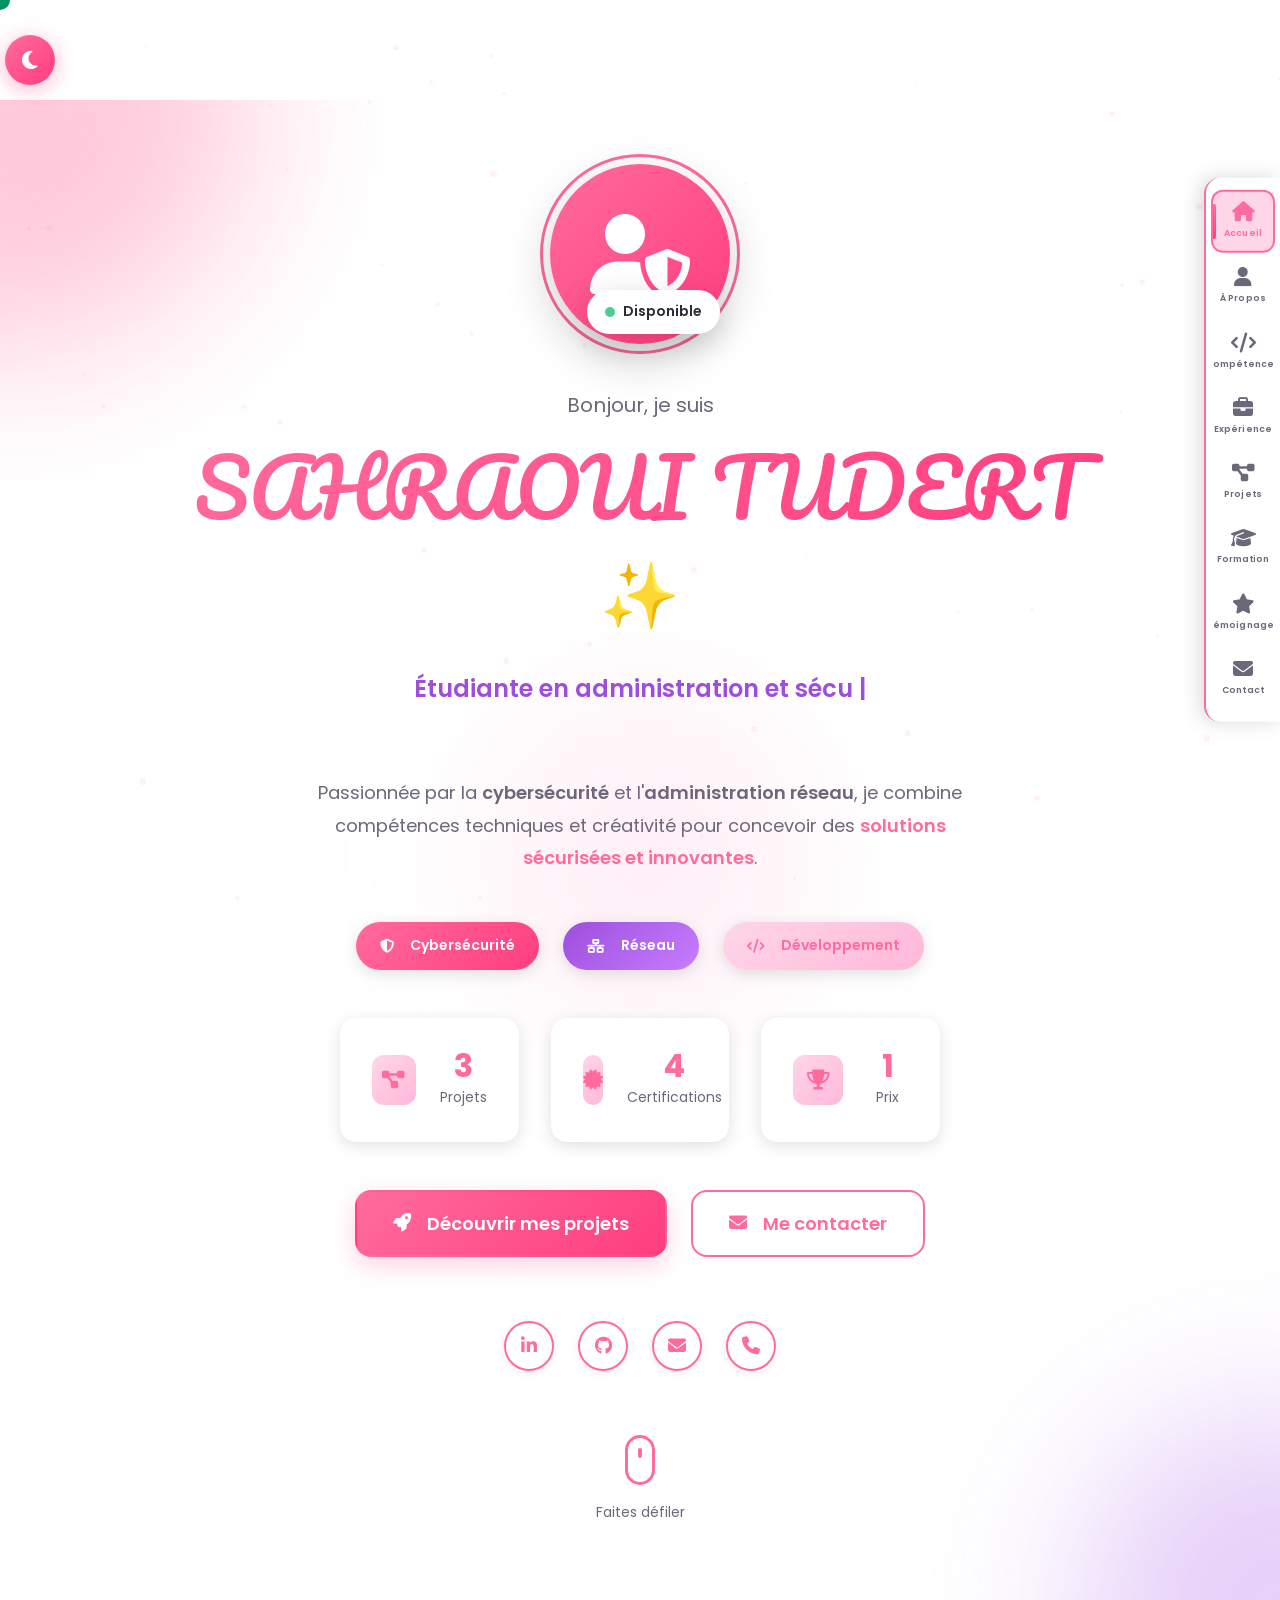
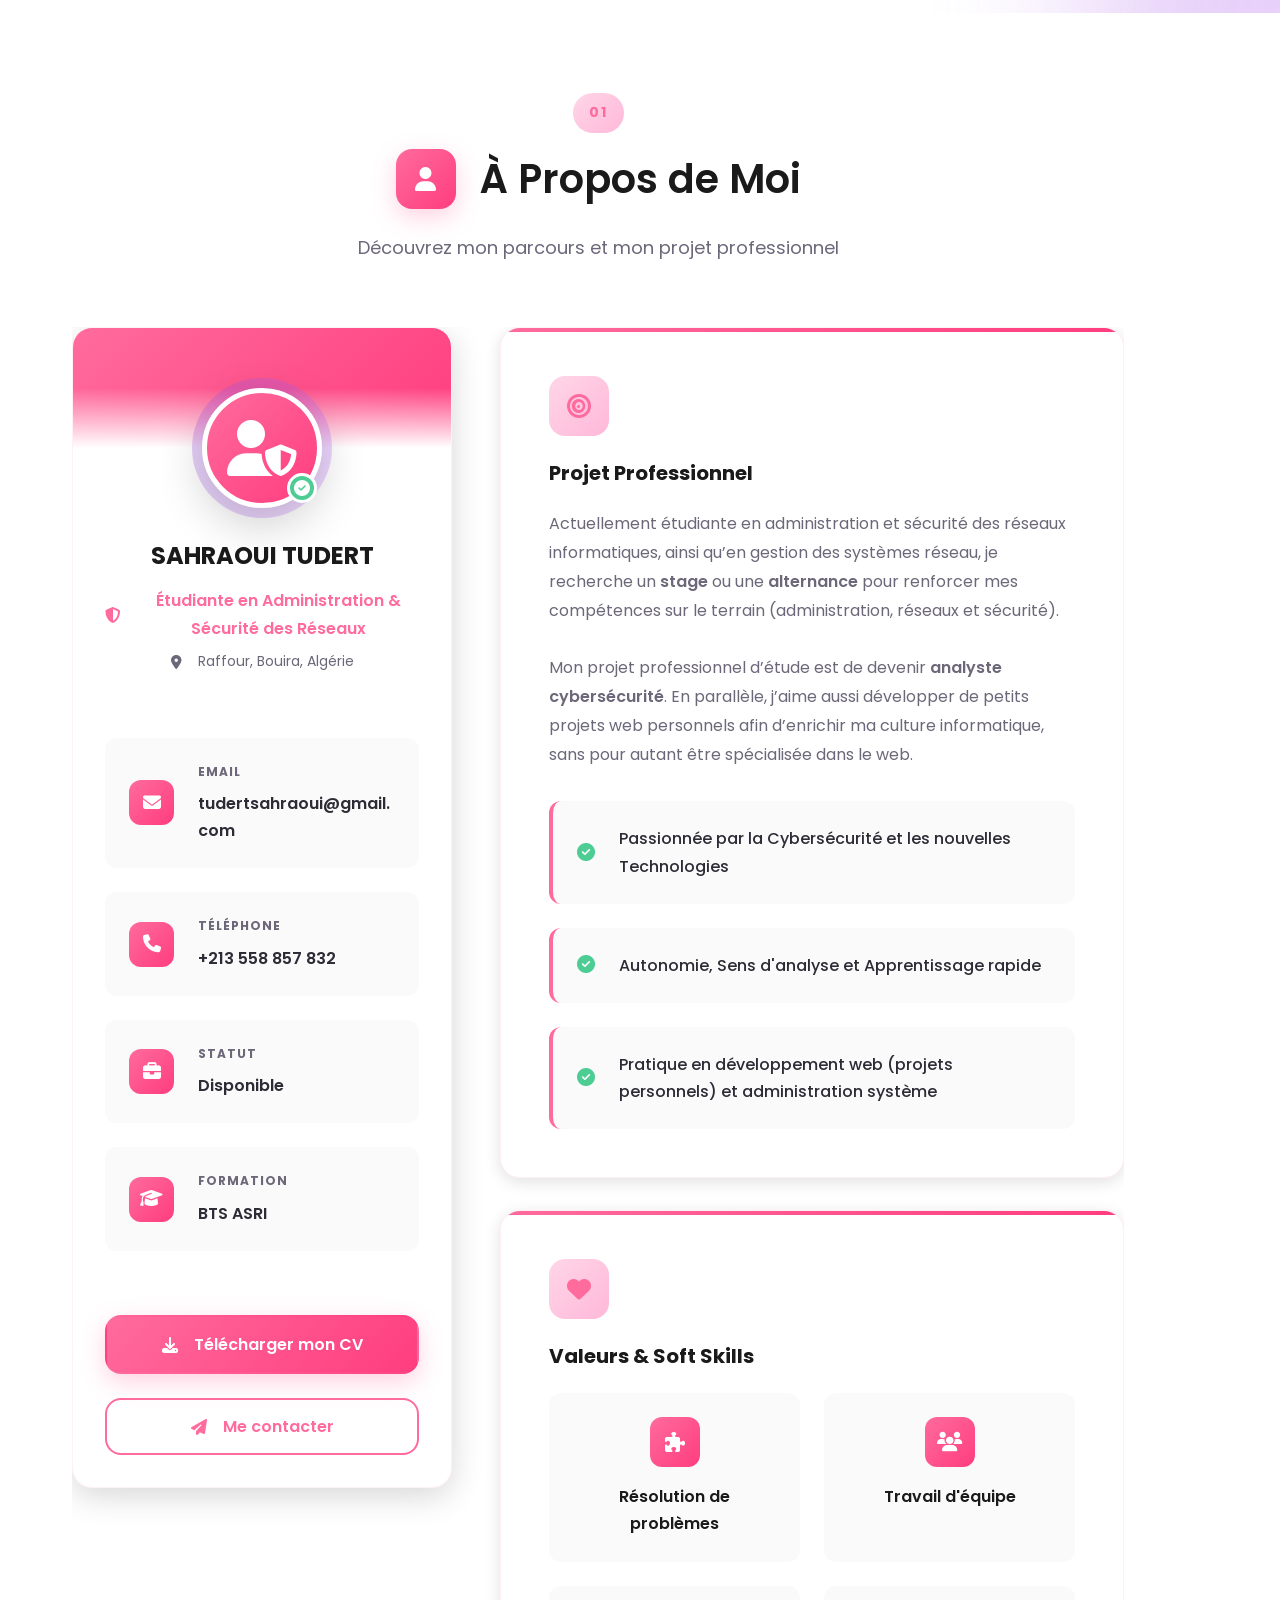
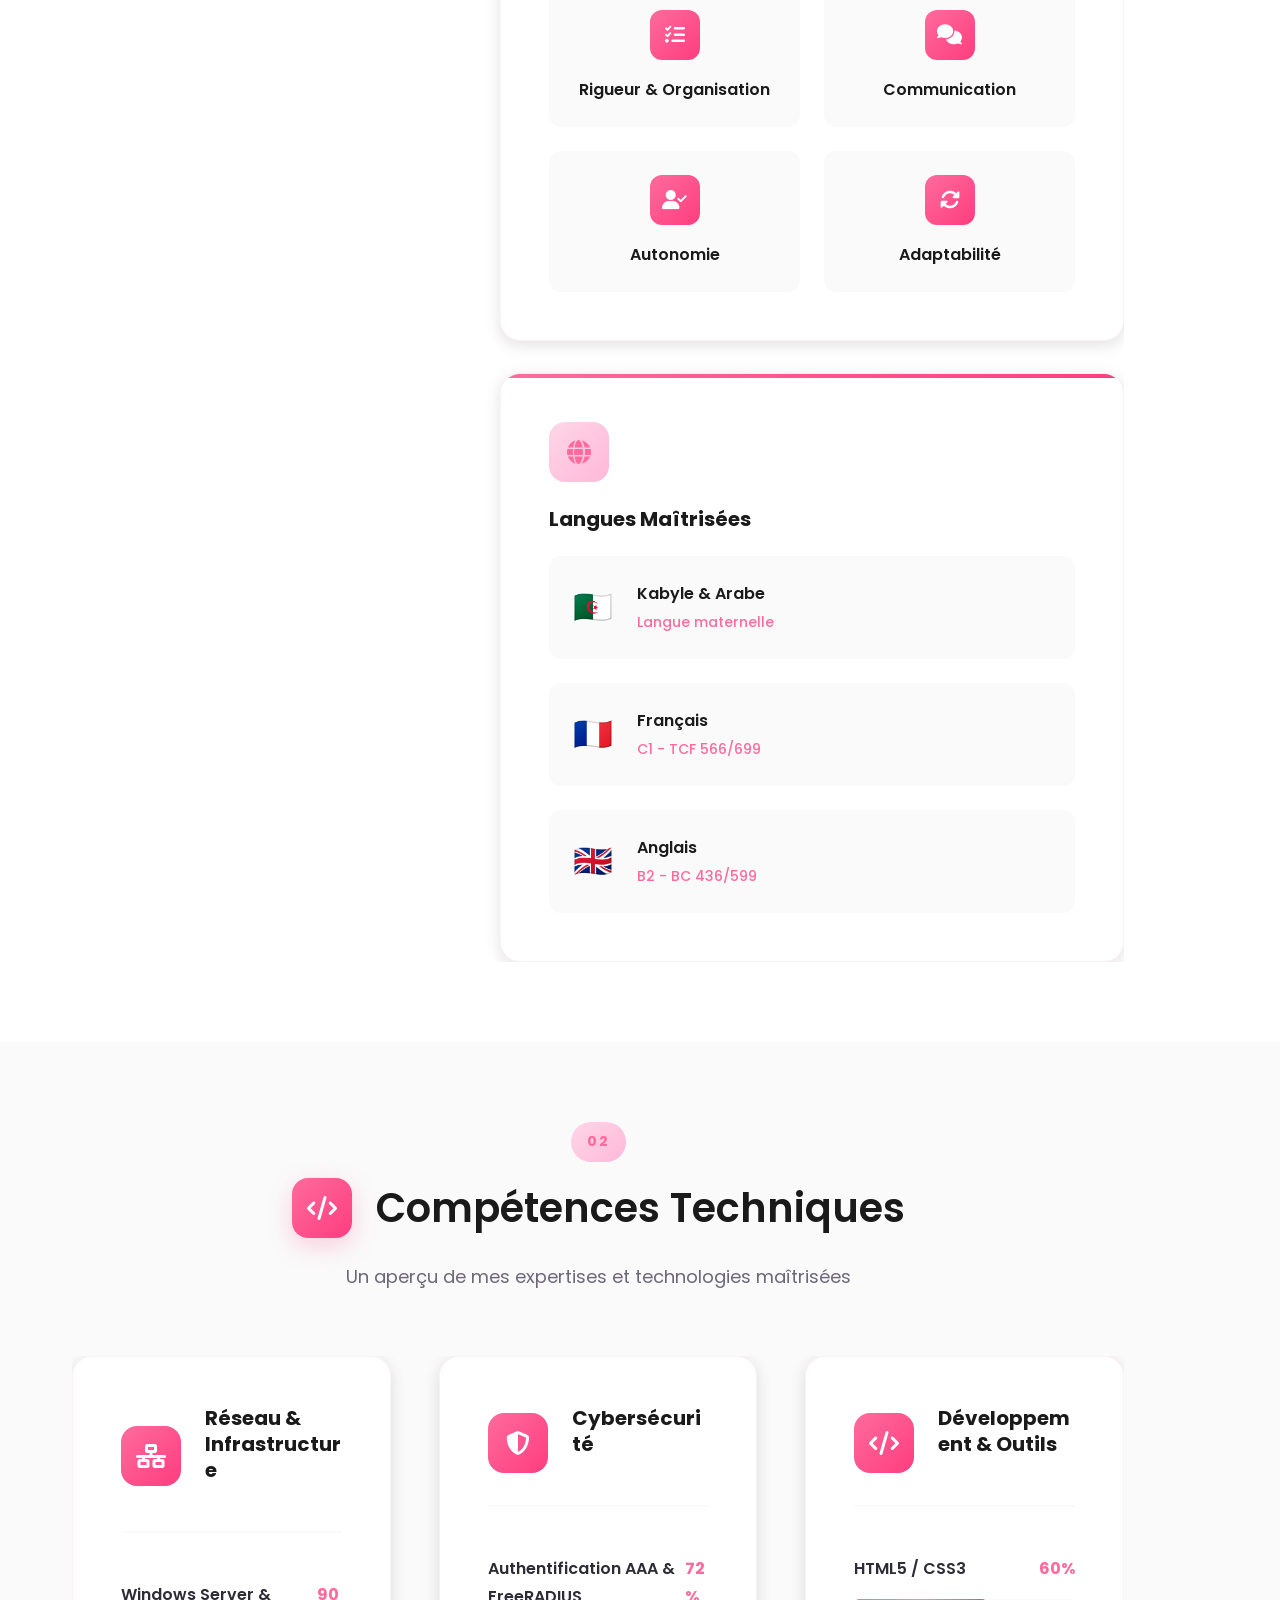
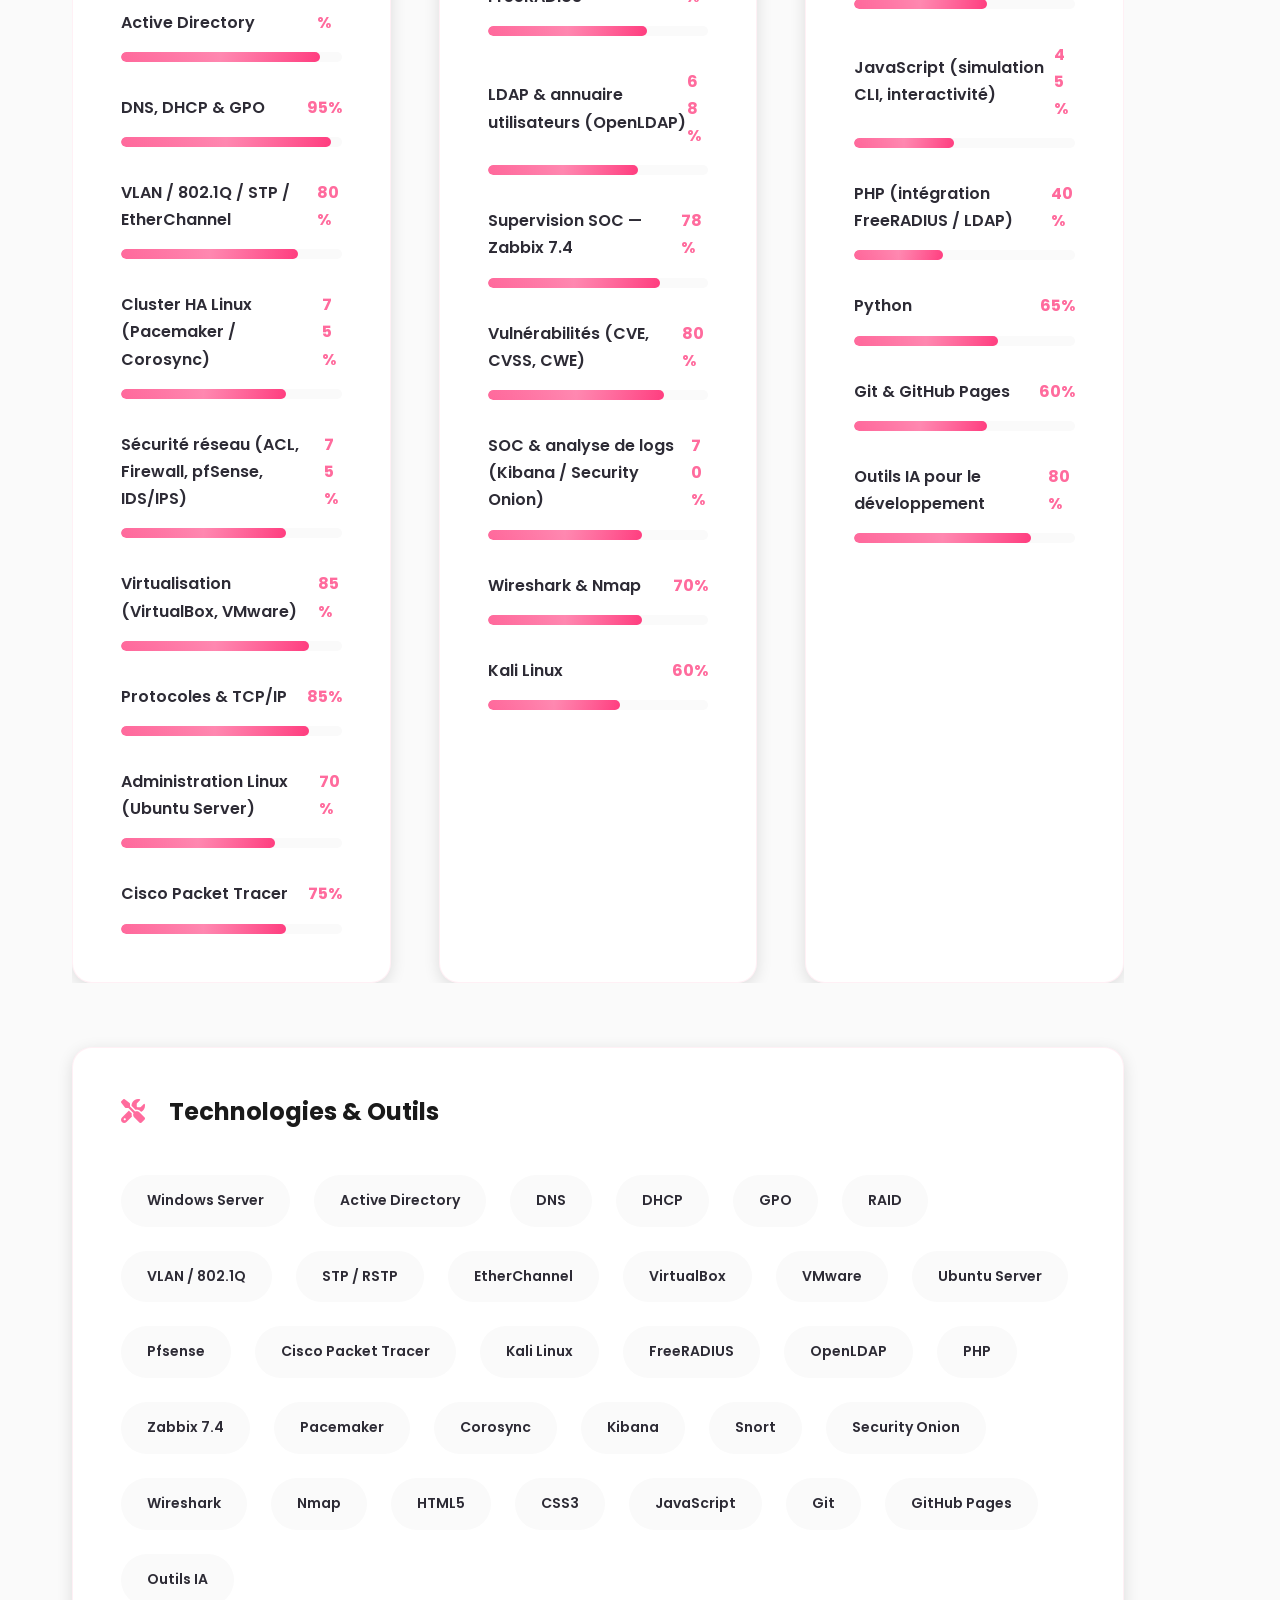
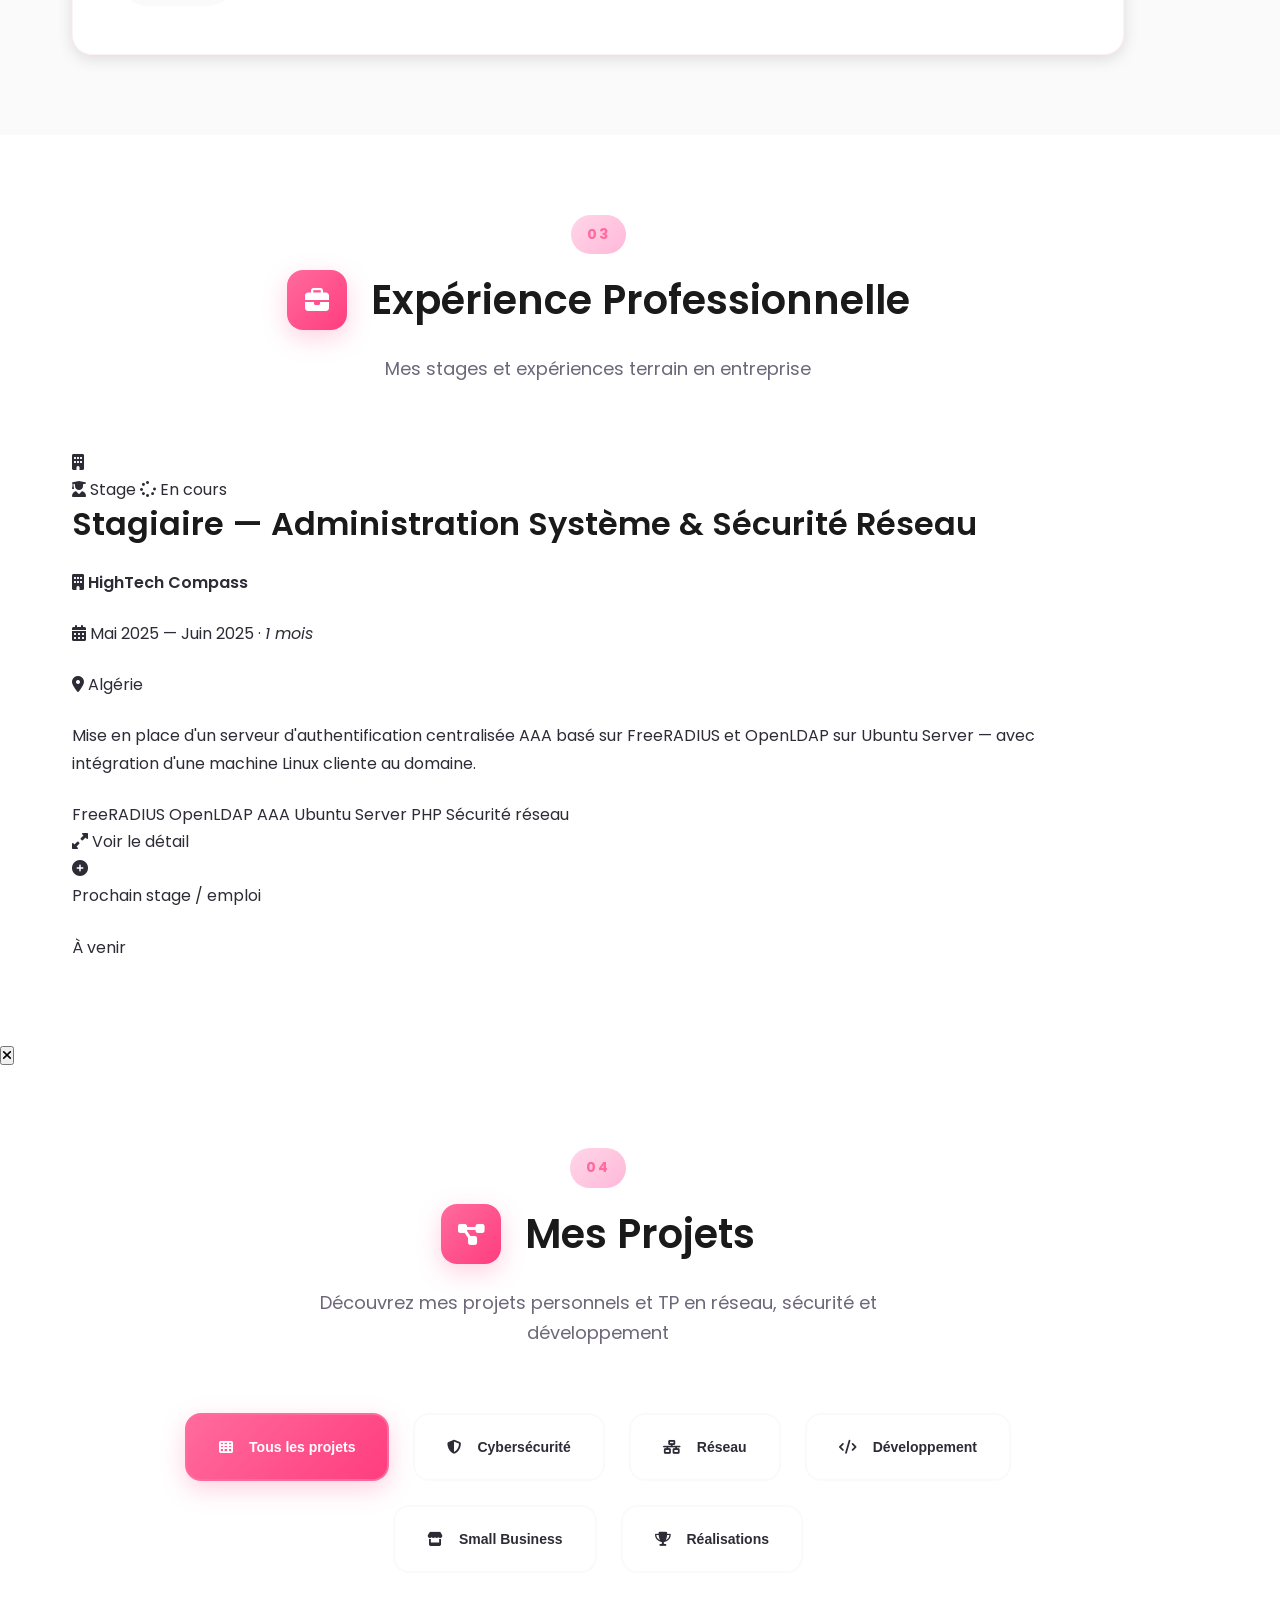
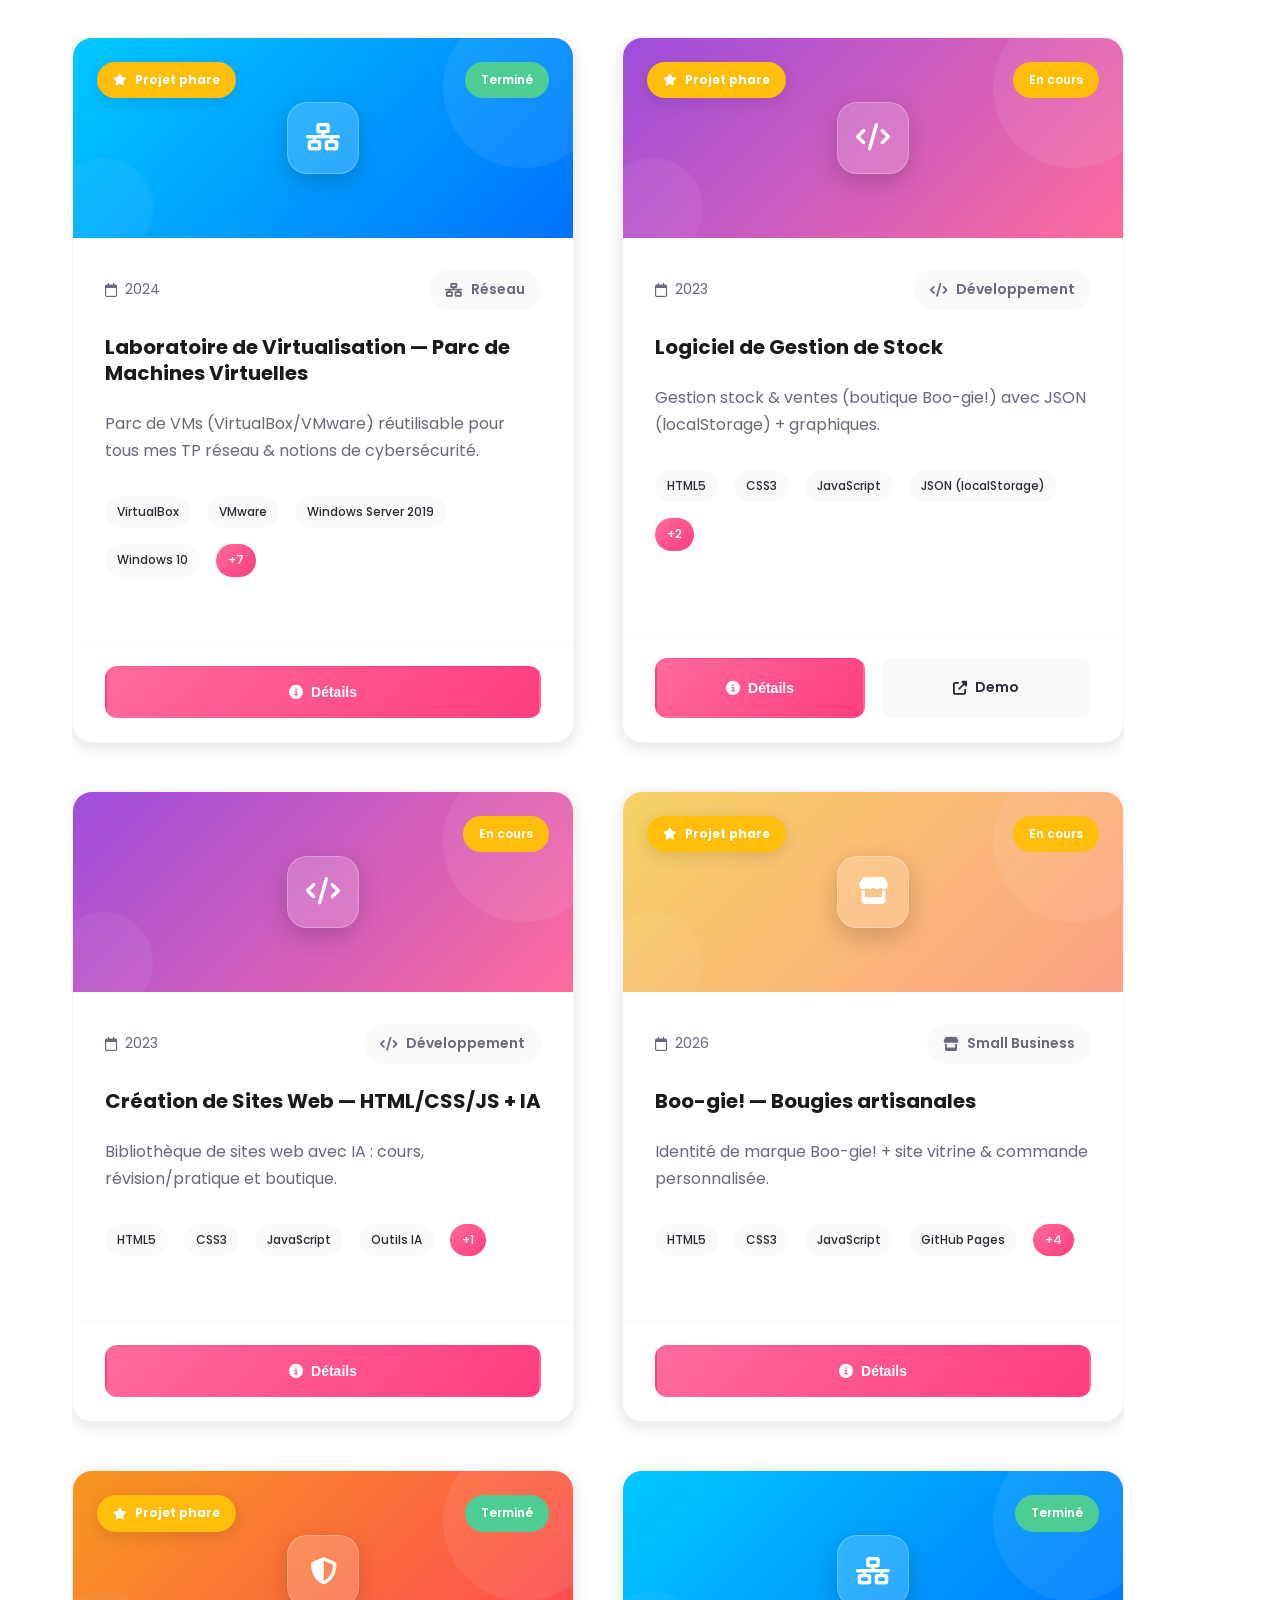
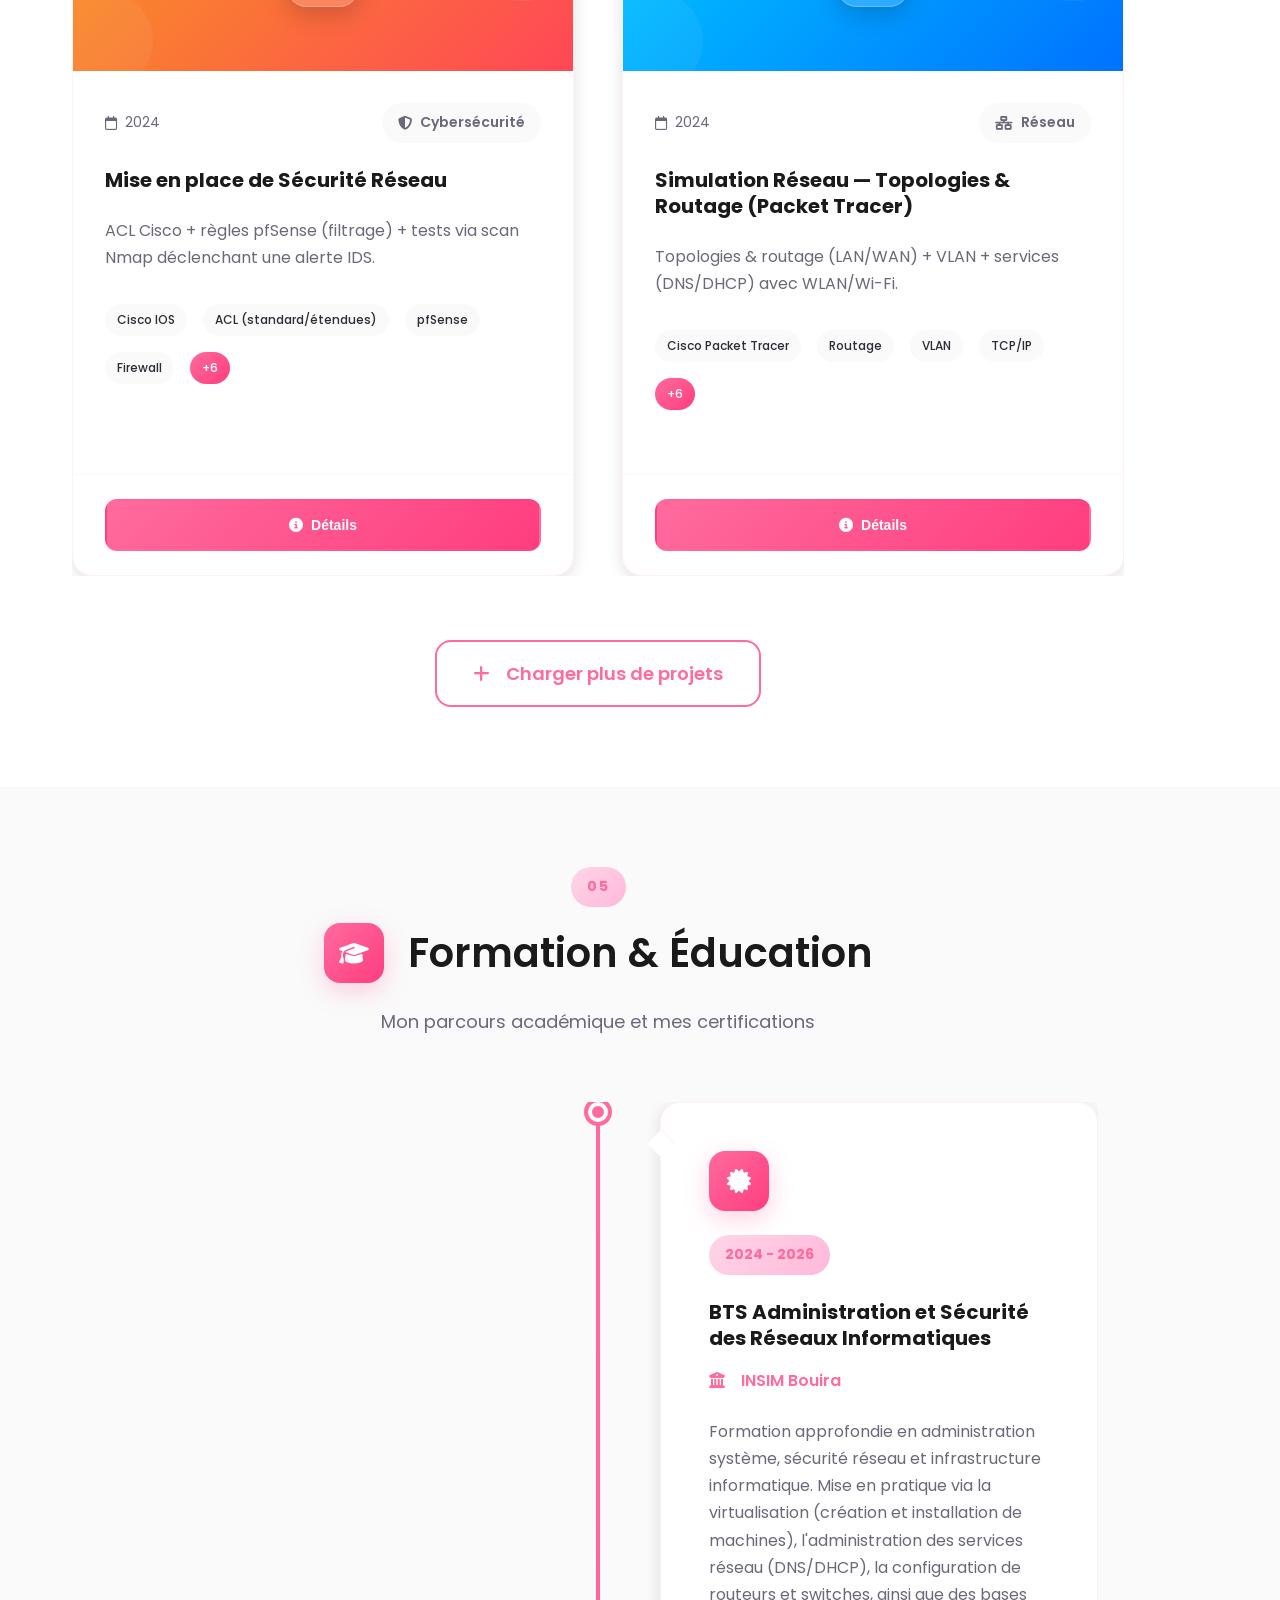
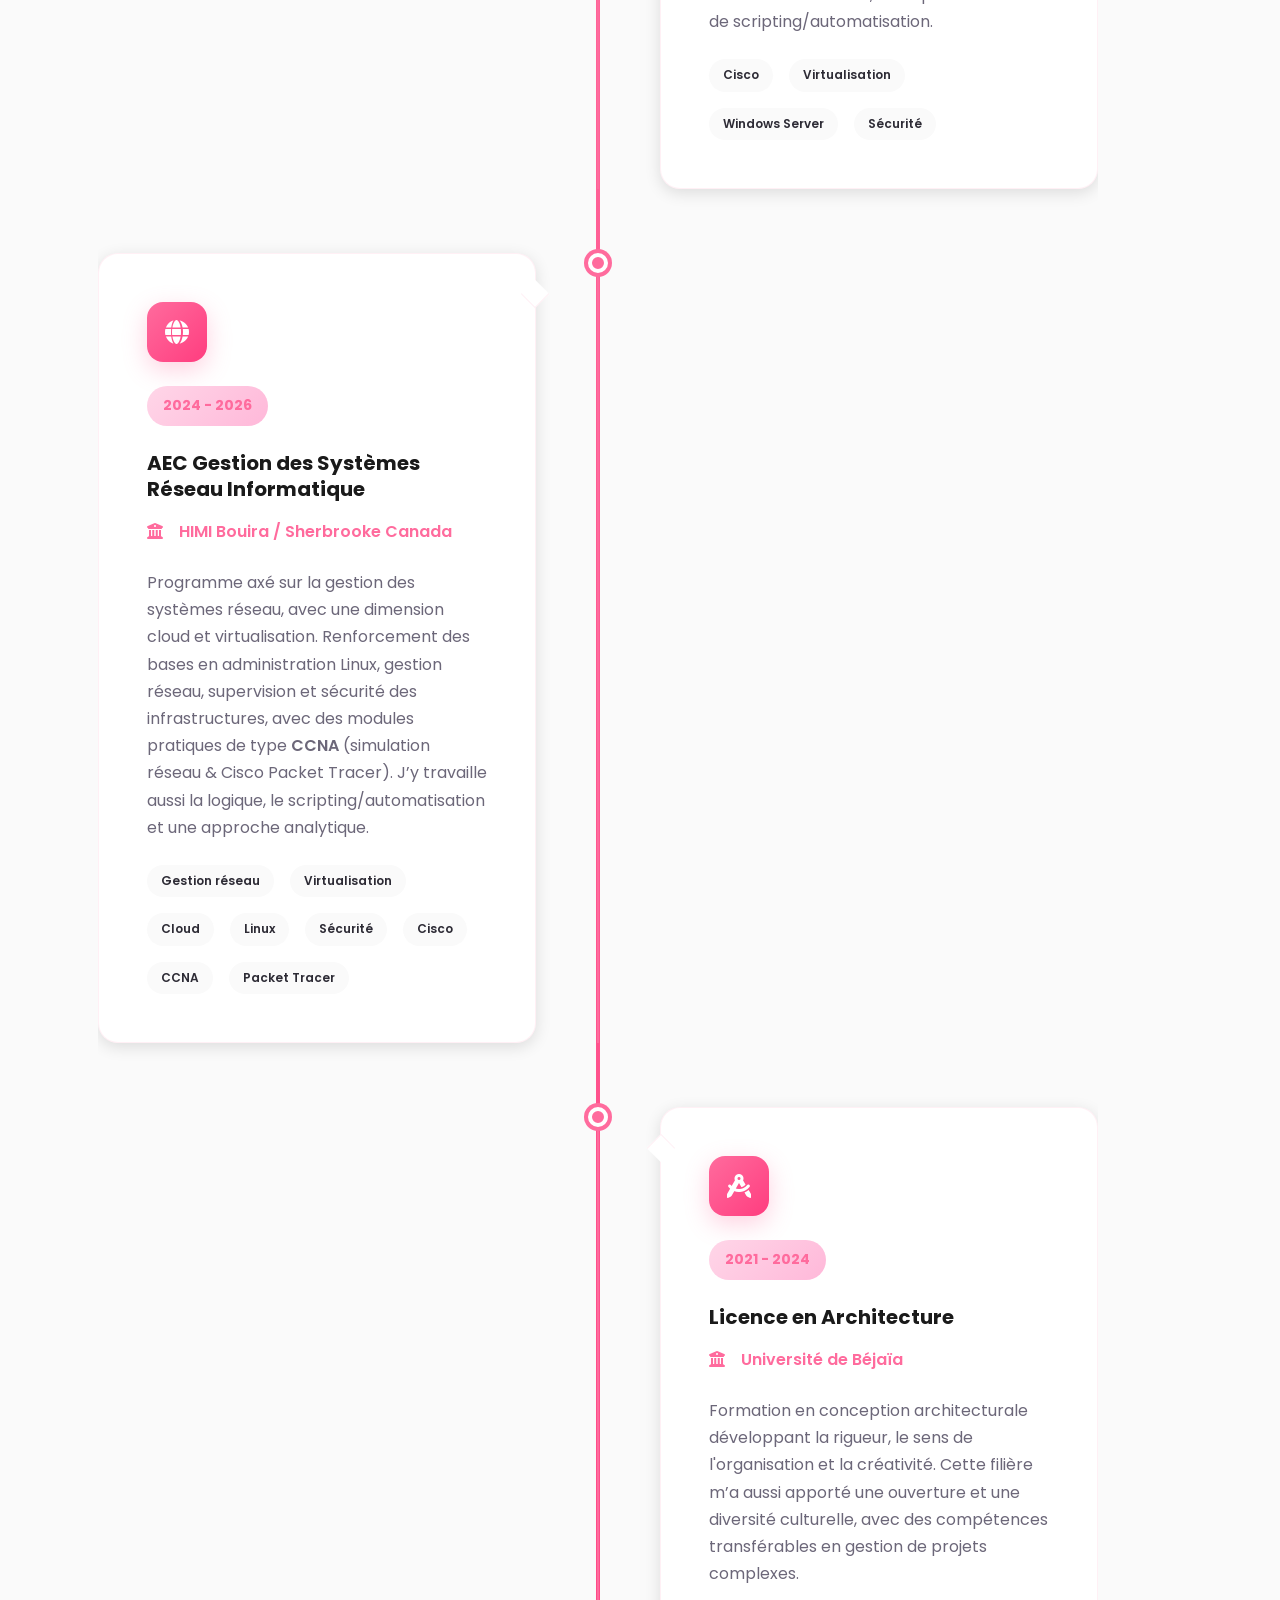
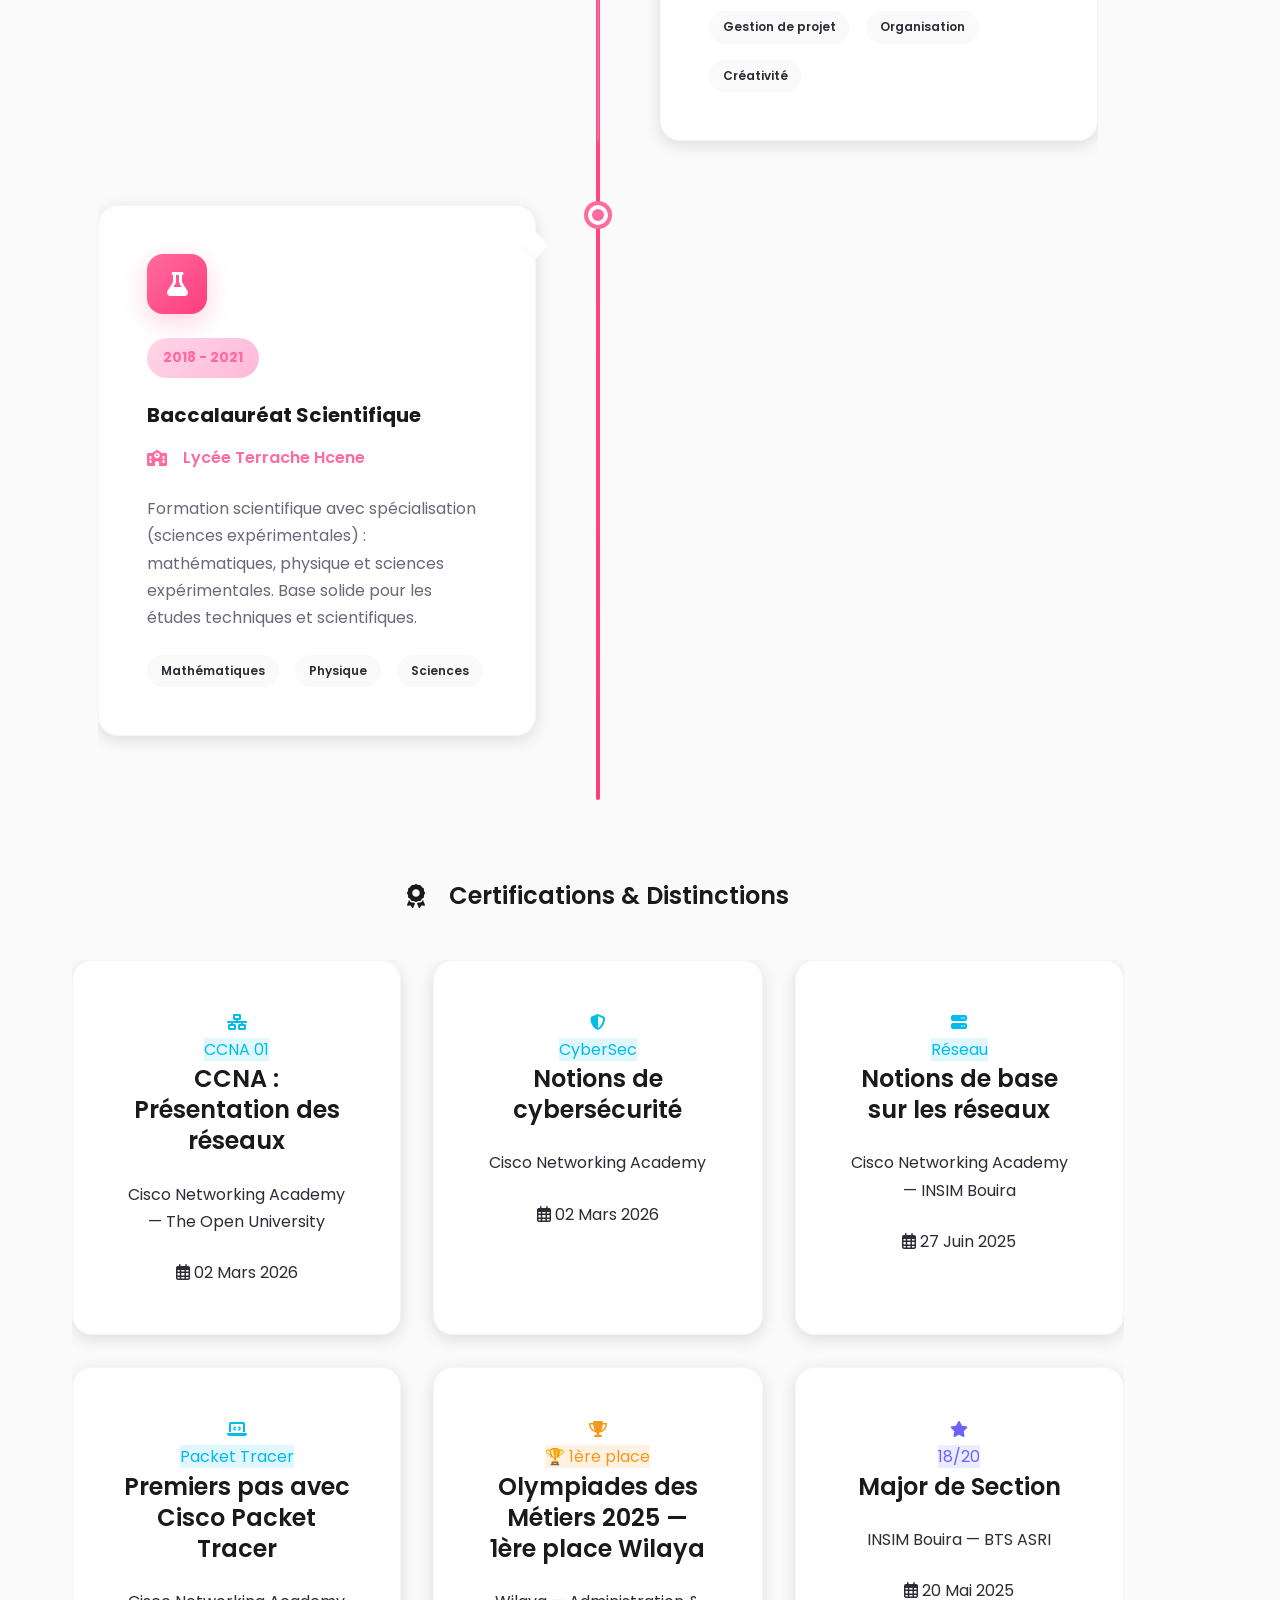
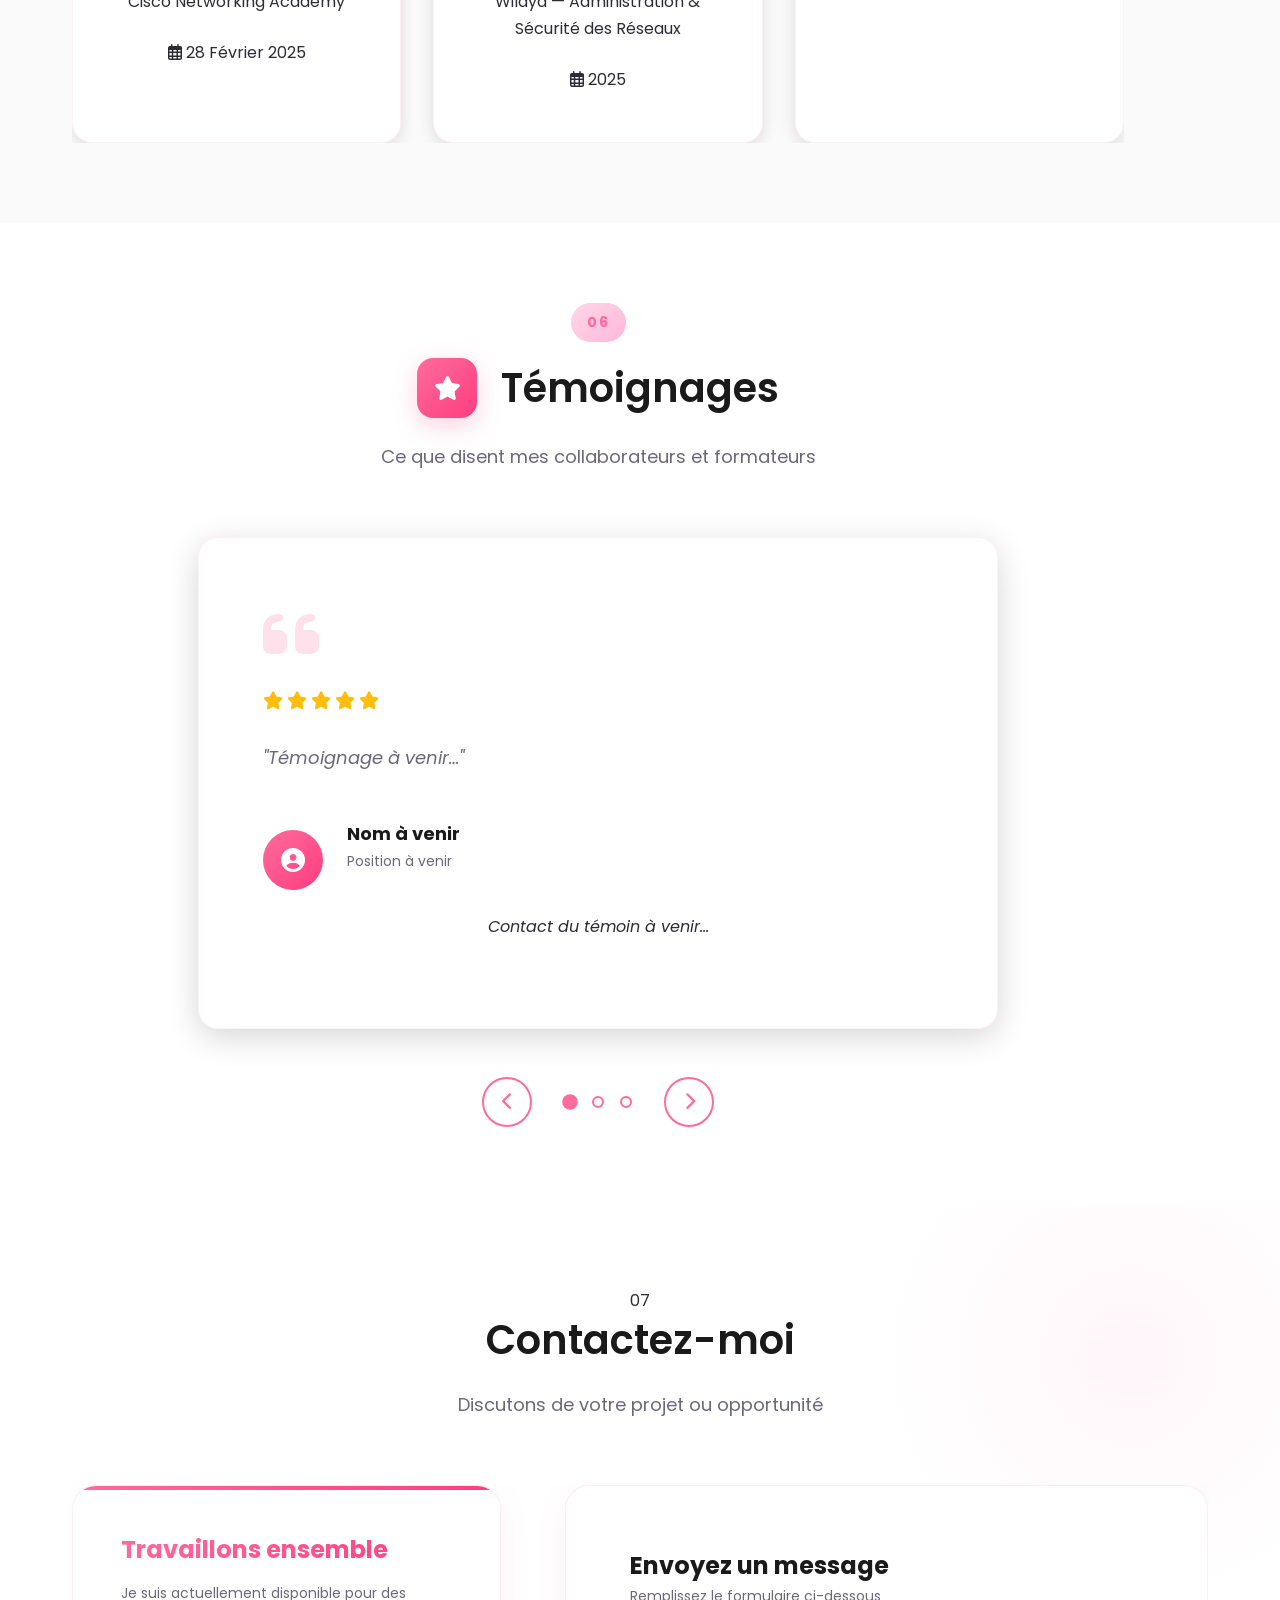
==== index.html @ 5d9b334c "Update index.html" ====
<!DOCTYPE html>
<html lang="fr">
<head>
    <meta charset="UTF-8">
    <meta name="viewport" content="width=device-width, initial-scale=1.0">
    <meta name="description" content="Portfolio d'étudiante en Administration Réseau & Sécurité - Objectif cybersécurité">
    <meta name="keywords" content="cybersécurité, réseau, administration système, développement web">
    <meta name="author" content="SAHRAOUI TUDERT">
    <meta property="og:title" content="Portfolio - SAHRAOUI TUDERT">
    <meta property="og:description" content="Étudiante en Administration Réseau & Sécurité - Objectif cybersécurité">
    <meta property="og:type" content="website">
    
    <title>Portfolio Premium | SAHRAOUI TUDERT 🌸</title>
    
    <!-- Favicon -->
    <link rel="icon" type="image/png" href="assets/icons/favicon.png">
    
    <!-- Polices -->
    <link rel="preconnect" href="https://fonts.googleapis.com">
    <link rel="preconnect" href="https://fonts.gstatic.com" crossorigin>
    <link href="https://fonts.googleapis.com/css2?family=Poppins:wght@300;400;500;600;700;800&family=Pacifico&family=Inter:wght@300;400;500;600;700&display=swap" rel="stylesheet">
    
    <!-- Font Awesome -->
    <link rel="stylesheet" href="https://cdnjs.cloudflare.com/ajax/libs/font-awesome/6.5.1/css/all.min.css">
    
    <!-- AOS Animation -->
    <link rel="stylesheet" href="https://unpkg.com/aos@2.3.1/dist/aos.css">
    
    <!-- Styles -->

    
    
    <link rel="stylesheet" href="style.css">
</head>
<body>
    <!-- Préchargeur Premium -->
    <div class="preloader" id="preloader">
        <div class="preloader-content">
            <div class="spinner-container">
                <div class="spinner"></div>
                <div class="spinner-ring"></div>
            </div>
            <h2 class="preloader-text">SAHRAOUI TUDERT</h2>
            <p class="preloader-subtitle">Chargement du portfolio...</p>
            <div class="progress-bar-container">
                <div class="progress-bar" id="progressBar"></div>
            </div>
            <span class="progress-percentage" id="progressPercentage">0%</span>
        </div>
    </div>
    
    <!-- Barre de progression du scroll -->
    <div class="scroll-progress-bar" id="scrollProgressBar"></div>
    
    <!-- Particules de fond -->
    <div class="particles-background" id="particlesBackground"></div>
    
    <!-- Bouton de mode sombre -->
    <button class="theme-toggle-btn" id="themeToggle" aria-label="Basculer le thème">
        <i class="fas fa-moon"></i>
        <i class="fas fa-sun"></i>
    </button>
    
    <!-- Bouton retour en haut -->
    <button class="scroll-to-top" id="scrollToTop" aria-label="Retour en haut">
        <i class="fas fa-arrow-up"></i>
    </button>
    
    <!-- Menu de navigation flottant -->
    <nav class="floating-nav" id="floatingNav">
        <button class="nav-toggle" id="navToggle">
            <span></span>
            <span></span>
            <span></span>
        </button>
        <ul class="nav-menu" id="navMenu">
            <li><a href="#lobby" class="nav-link active" data-section="lobby">
                <i class="fas fa-home"></i>
                <span>Accueil</span>
            </a></li>
            <li><a href="#about" class="nav-link" data-section="about">
                <i class="fas fa-user"></i>
                <span>À Propos</span>
            </a></li>
            <li><a href="#skills" class="nav-link" data-section="skills">
                <i class="fas fa-code"></i>
                <span>Compétences</span>
            </a></li>
            <li><a href="#experience" class="nav-link" data-section="experience">
                <i class="fas fa-briefcase"></i>
                <span>Expérience</span>
            </a></li>
            <li><a href="#projects" class="nav-link" data-section="projects">
                <i class="fas fa-project-diagram"></i>
                <span>Projets</span>
            </a></li>
            <li><a href="#education" class="nav-link" data-section="education">
                <i class="fas fa-graduation-cap"></i>
                <span>Formation</span>
            </a></li>
            <li><a href="#testimonials" class="nav-link" data-section="testimonials">
                <i class="fas fa-star"></i>
                <span>Témoignages</span>
            </a></li>
            <li><a href="#contact" class="nav-link" data-section="contact">
                <i class="fas fa-envelope"></i>
                <span>Contact</span>
            </a></li>
        </ul>
    </nav>
    
    <!-- Section Lobby Améliorée -->
    <section class="lobby-section" id="lobby">
        <div class="lobby-background">
            <div class="gradient-orb orb-1"></div>
            <div class="gradient-orb orb-2"></div>
            <div class="gradient-orb orb-3"></div>
        </div>
        
        <div class="lobby-container">
            <div class="lobby-content" data-aos="fade-up" data-aos-duration="1000">
                <!-- Avatar animé -->
                <div class="lobby-avatar">
                    <div class="avatar-container">
                        <div class="avatar-ring"></div>
                        <div class="avatar-image">
                            <i class="fas fa-user-shield"></i>
                        </div>
                        <div class="avatar-status">
                            <span class="status-dot"></span>
                            <span class="status-text">Disponible</span>
                        </div>
                    </div>
                </div>
                
                <!-- Titre principal -->
                <h1 class="lobby-title">
                    <span class="title-greeting">Bonjour, je suis</span>
                    <span class="title-name">SAHRAOUI TUDERT</span>
                    <span class="title-accent">✨</span>
                </h1>
                
                <!-- Texte animé -->
                <div class="lobby-subtitle">
                    <span class="typing-text">
                        <span class="typed-text"></span>
                        <span class="cursor">|</span>
                    </span>
                </div>
                
                <!-- Description -->
                <p class="lobby-description">
                    Passionnée par la <strong>cybersécurité</strong> et l'<strong>administration réseau</strong>, 
                    je combine compétences techniques et créativité pour concevoir des 
                    <span class="highlight">solutions sécurisées et innovantes</span>.
                </p>
                
                <!-- Badges de compétences -->
                <div class="skills-badges">
                    <span class="badge badge-primary">
                        <i class="fas fa-shield-alt"></i>
                        Cybersécurité
                    </span>
                    <span class="badge badge-secondary">
                        <i class="fas fa-network-wired"></i>
                        Réseau
                    </span>
                    <span class="badge badge-accent">
                        <i class="fas fa-code"></i>
                        Développement
                    </span>
                </div>
                
                <!-- Statistiques rapides -->
                <div class="quick-stats">
                    <div class="stat-item" data-aos="fade-up" data-aos-delay="100">
                        <div class="stat-icon">
                            <i class="fas fa-project-diagram"></i>
                        </div>
                        <div class="stat-content">
                            <span class="stat-number" data-target="3">0</span>
                            <span class="stat-label">Projets</span>
                        </div>
                    </div>
                    <div class="stat-item" data-aos="fade-up" data-aos-delay="200">
                        <div class="stat-icon">
                            <i class="fas fa-certificate"></i>
                        </div>
                        <div class="stat-content">
                            <span class="stat-number" data-target="4">0</span>
                            <span class="stat-label">Certifications</span>
                        </div>
                    </div>
                    <div class="stat-item" data-aos="fade-up" data-aos-delay="300">
                        <div class="stat-icon">
                            <i class="fas fa-trophy"></i>
                        </div>
                        <div class="stat-content">
                            <span class="stat-number" data-target="1">0</span>
                            <span class="stat-label">Prix</span>
                        </div>
                    </div>
                </div>
                
                <!-- Boutons d'action -->
                <div class="lobby-actions">
                    <button class="btn btn-primary btn-lg" onclick="scrollToSection('projects')">
                        <i class="fas fa-rocket"></i>
                        <span>Découvrir mes projets</span>
                        <div class="btn-glow"></div>
                    </button>
                    <button class="btn btn-outline btn-lg" onclick="scrollToSection('contact')">
                        <i class="fas fa-envelope"></i>
                        <span>Me contacter</span>
                    </button>
                </div>
                
                <!-- Réseaux sociaux -->
                <div class="social-links-lobby">
                    <a href="https://www.linkedin.com/in/tudert-sahraoui-44982235b/" target="_blank" rel="noopener" class="social-link" data-aos="zoom-in" data-aos-delay="400">
                        <i class="fab fa-linkedin-in"></i>
                    </a>
                    <a href="https://github.com/tudertshr" target="_blank" rel="noopener" class="social-link" data-aos="zoom-in" data-aos-delay="500">
                        <i class="fab fa-github"></i>
                    </a>
                    <a href="mailto:tudertsahraoui@gmail.com" class="social-link" data-aos="zoom-in" data-aos-delay="600">
                        <i class="fas fa-envelope"></i>
                    </a>
                    <a href="tel:+213558857832" class="social-link" data-aos="zoom-in" data-aos-delay="700">
                        <i class="fas fa-phone"></i>
                    </a>
                </div>
            </div>
            
            <!-- Indicateur de scroll -->
            <div class="scroll-indicator" data-aos="fade-up" data-aos-delay="800">
                <div class="mouse">
                    <div class="wheel"></div>
                </div>
                <p>Faites défiler</p>
            </div>
        </div>
    </section>
    
    <!-- Section À Propos Améliorée -->
    <section class="about-section section" id="about">
        <div class="container">
            <!-- En-tête de section -->
            <div class="section-header" data-aos="fade-up">
                <span class="section-number">01</span>
                <h2 class="section-title">
                    <span class="title-icon"><i class="fas fa-user"></i></span>
                    À Propos de Moi
                </h2>
                <p class="section-subtitle">Découvrez mon parcours et mon projet professionnel</p>
            </div>
            
            <!-- Grille de profil -->
            <div class="about-grid">
                <!-- Carte de profil principale -->
                <div class="profile-main-card" data-aos="fade-right">
                    <div class="card-header-gradient"></div>
                    
                    <div class="profile-avatar-section">
                        <div class="avatar-wrapper">
                            <div class="avatar-bg-animation"></div>
                            <div class="avatar-img">
                                <i class="fas fa-user-shield"></i>
                            </div>
                            <div class="avatar-badge">
                                <i class="fas fa-check-circle"></i>
                            </div>
                        </div>
                    </div>
                    
                    <div class="profile-info">
                        <h3 class="profile-name">SAHRAOUI TUDERT</h3>
                        <p class="profile-role">
                            <i class="fas fa-shield-alt"></i>
                            Étudiante en Administration & Sécurité des Réseaux
                        </p>
                        <p class="profile-location">
                            <i class="fas fa-map-marker-alt"></i>
                            Raffour, Bouira, Algérie
                        </p>
                    </div>
                    
                    <!-- Informations de contact -->
                    <div class="contact-info-grid">
                        <div class="contact-info-item">
                            <div class="info-icon">
                                <i class="fas fa-envelope"></i>
                            </div>
                            <div class="info-content">
                                <span class="info-label">Email</span>
                                <a href="mailto:tudertsahraoui@gmail.com" class="info-value">tudertsahraoui@gmail.com</a>
                            </div>
                        </div>
                        
                        <div class="contact-info-item">
                            <div class="info-icon">
                                <i class="fas fa-phone"></i>
                            </div>
                            <div class="info-content">
                                <span class="info-label">Téléphone</span>
                                <a href="tel:+213558857832" class="info-value">+213 558 857 832</a>
                            </div>
                        </div>
                        
                        <div class="contact-info-item">
                            <div class="info-icon">
                                <i class="fas fa-briefcase"></i>
                            </div>
                            <div class="info-content">
                                <span class="info-label">Statut</span>
                                <span class="info-value status-available">
                                    <span class="status-dot-small"></span>
                                    Disponible
                                </span>
                            </div>
                        </div>
                        
                        <div class="contact-info-item">
                            <div class="info-icon">
                                <i class="fas fa-graduation-cap"></i>
                            </div>
                            <div class="info-content">
                                <span class="info-label">Formation</span>
                                <span class="info-value">BTS ASRI</span>
                            </div>
                        </div>
                    </div>
                    
                    <!-- Boutons d'action -->
                    <div class="profile-actions">
                        <a href="doc/SAHRAOUI TUDERT CV.pdf" download class="btn btn-primary btn-block">
                            <i class="fas fa-download"></i>
                            <span>Télécharger mon CV</span>
                        </a>
                        <button class="btn btn-outline btn-block" onclick="scrollToSection('contact')">
                            <i class="fas fa-paper-plane"></i>
                            <span>Me contacter</span>
                        </button>
                    </div>
                </div>
                
                <!-- Objectif et compétences clés -->
                <div class="about-details" data-aos="fade-left">
                    <!-- Objectif professionnel -->
                    <div class="objective-card card-premium">
                        <div class="card-icon">
                            <i class="fas fa-bullseye"></i>
                        </div>
                        <h3 class="card-title">Projet Professionnel</h3>
                        <p class="card-text">
                            Actuellement étudiante en administration et sécurité des réseaux informatiques, ainsi qu’en gestion des systèmes réseau,
                            je recherche un <strong>stage</strong> ou une <strong>alternance</strong> pour renforcer mes compétences sur le terrain
                            (administration, réseaux et sécurité).
                            <br><br>
                            Mon projet professionnel d’étude est de devenir <strong>analyste cybersécurité</strong>.
                            En parallèle, j’aime aussi développer de petits projets web personnels afin d’enrichir ma culture informatique,
                            sans pour autant être spécialisée dans le web.
                        </p>
                        <div class="highlights-list">
                            <div class="highlight-item">
                                <i class="fas fa-check-circle"></i>
                                <span>Passionnée par la Cybersécurité et les nouvelles Technologies</span>
                            </div>
                            <div class="highlight-item">
                                <i class="fas fa-check-circle"></i>
                                <span>Autonomie, Sens d'analyse et Apprentissage rapide</span>
                            </div>
                            <div class="highlight-item">
                                <i class="fas fa-check-circle"></i>
                                <span>Pratique en développement web (projets personnels) et administration système</span>
                            </div>
                        </div>
                    </div>
                    
                    <!-- Valeurs et soft skills -->
                    <div class="values-card card-premium">
                        <div class="card-icon">
                            <i class="fas fa-heart"></i>
                        </div>
                        <h3 class="card-title">Valeurs & Soft Skills</h3>
                        <div class="values-grid">
                            <div class="value-item">
                                <div class="value-icon">
                                    <i class="fas fa-puzzle-piece"></i>
                                </div>
                                <span>Résolution de problèmes</span>
                            </div>
                            <div class="value-item">
                                <div class="value-icon">
                                    <i class="fas fa-users"></i>
                                </div>
                                <span>Travail d'équipe</span>
                            </div>
                            <div class="value-item">
                                <div class="value-icon">
                                    <i class="fas fa-tasks"></i>
                                </div>
                                <span>Rigueur & Organisation</span>
                            </div>
                            <div class="value-item">
                                <div class="value-icon">
                                    <i class="fas fa-comments"></i>
                                </div>
                                <span>Communication</span>
                            </div>
                            <div class="value-item">
                                <div class="value-icon">
                                    <i class="fas fa-user-check"></i>
                                </div>
                                <span>Autonomie</span>
                            </div>
                            <div class="value-item">
                                <div class="value-icon">
                                    <i class="fas fa-sync-alt"></i>
                                </div>
                                <span>Adaptabilité</span>
                            </div>
                        </div>
                    </div>
                    
                    <!-- Langues parlées -->
                    <div class="languages-quick-card card-premium">
                        <div class="card-icon">
                            <i class="fas fa-globe"></i>
                        </div>
                        <h3 class="card-title">Langues Maîtrisées</h3>
                        <div class="languages-quick-list">
                            <div class="language-quick-item">
                                <span class="language-flag">🇩🇿</span>
                                <div class="language-details">
                                    <span class="language-name">Kabyle & Arabe</span>
                                    <span class="language-level">Langue maternelle</span>
                                </div>
                            </div>
                            <div class="language-quick-item">
                                <span class="language-flag">🇫🇷</span>
                                <div class="language-details">
                                    <span class="language-name">Français</span>
                                    <span class="language-level">C1 - TCF 566/699</span>
                                </div>
                            </div>
                            <div class="language-quick-item">
                                <span class="language-flag">🇬🇧</span>
                                <div class="language-details">
                                    <span class="language-name">Anglais</span>
                                    <span class="language-level">B2 - BC 436/599</span>
                                </div>
                            </div>
                        </div>
                    </div>
                </div>
            </div>
        </div>
    </section>
    
    <!-- Section Compétences Améliorée -->
    <section class="skills-section section section-dark" id="skills">
        <div class="container">
            <!-- En-tête -->
            <div class="section-header" data-aos="fade-up">
                <span class="section-number">02</span>
                <h2 class="section-title">
                    <span class="title-icon"><i class="fas fa-code"></i></span>
                    Compétences Techniques
                </h2>
                <p class="section-subtitle">Un aperçu de mes expertises et technologies maîtrisées</p>
            </div>
            
            <!-- Grille de compétences -->
            <div class="skills-grid">
                <!-- Réseau & Infrastructure -->
                <div class="skill-category-card" data-aos="fade-up" data-aos-delay="100">
                    <div class="category-header">
                        <div class="category-icon">
                            <i class="fas fa-network-wired"></i>
                        </div>
                        <h3 class="category-title">Réseau & Infrastructure</h3>
                    </div>
                    
                    <div class="skills-list">
                        <div class="skill-item">
                            <div class="skill-header">
                                <span class="skill-name">Windows Server & Active Directory</span>
                                <span class="skill-percentage">90%</span>
                            </div>
                            <div class="skill-bar-container">
                                <div class="skill-bar" data-progress="90"></div>
                            </div>
                        </div>
                        <div class="skill-item">
                            <div class="skill-header">
                                <span class="skill-name">DNS, DHCP & GPO</span>
                                <span class="skill-percentage">95%</span>
                            </div>
                            <div class="skill-bar-container">
                                <div class="skill-bar" data-progress="95"></div>
                            </div>
                        </div>
                        <div class="skill-item">
                            <div class="skill-header">
                                <span class="skill-name">VLAN / 802.1Q / STP / EtherChannel</span>
                                <span class="skill-percentage">80%</span>
                            </div>
                            <div class="skill-bar-container">
                                <div class="skill-bar" data-progress="80"></div>
                            </div>
                        </div>
                        <div class="skill-item">
                            <div class="skill-header">
                                <span class="skill-name">Cluster HA Linux (Pacemaker / Corosync)</span>
                                <span class="skill-percentage">75%</span>
                            </div>
                            <div class="skill-bar-container">
                                <div class="skill-bar" data-progress="75"></div>
                            </div>
                        </div>
                        <div class="skill-item">
                            <div class="skill-header">
                                <span class="skill-name">Sécurité réseau (ACL, Firewall, pfSense, IDS/IPS)</span>
                                <span class="skill-percentage">75%</span>
                            </div>
                            <div class="skill-bar-container">
                                <div class="skill-bar" data-progress="75"></div>
                            </div>
                        </div>
                        <div class="skill-item">
                            <div class="skill-header">
                                <span class="skill-name">Virtualisation (VirtualBox, VMware)</span>
                                <span class="skill-percentage">85%</span>
                            </div>
                            <div class="skill-bar-container">
                                <div class="skill-bar" data-progress="85"></div>
                            </div>
                        </div>
                        <div class="skill-item">
                            <div class="skill-header">
                                <span class="skill-name">Protocoles & TCP/IP</span>
                                <span class="skill-percentage">85%</span>
                            </div>
                            <div class="skill-bar-container">
                                <div class="skill-bar" data-progress="85"></div>
                            </div>
                        </div>
                        <div class="skill-item">
                            <div class="skill-header">
                                <span class="skill-name">Administration Linux (Ubuntu Server)</span>
                                <span class="skill-percentage">70%</span>
                            </div>
                            <div class="skill-bar-container">
                                <div class="skill-bar" data-progress="70"></div>
                            </div>
                        </div>
                        <div class="skill-item">
                            <div class="skill-header">
                                <span class="skill-name">Cisco Packet Tracer</span>
                                <span class="skill-percentage">75%</span>
                            </div>
                            <div class="skill-bar-container">
                                <div class="skill-bar" data-progress="75"></div>
                            </div>
                        </div>
                    </div>
                </div>
                
                <!-- Cybersécurité -->
                <div class="skill-category-card" data-aos="fade-up" data-aos-delay="200">
                    <div class="category-header">
                        <div class="category-icon">
                            <i class="fas fa-shield-alt"></i>
                        </div>
                        <h3 class="category-title">Cybersécurité</h3>
                    </div>
                    
                    <div class="skills-list">
                        <div class="skill-item">
                            <div class="skill-header">
                                <span class="skill-name">Authentification AAA & FreeRADIUS</span>
                                <span class="skill-percentage">72%</span>
                            </div>
                            <div class="skill-bar-container">
                                <div class="skill-bar" data-progress="72"></div>
                            </div>
                        </div>
                        <div class="skill-item">
                            <div class="skill-header">
                                <span class="skill-name">LDAP & annuaire utilisateurs (OpenLDAP)</span>
                                <span class="skill-percentage">68%</span>
                            </div>
                            <div class="skill-bar-container">
                                <div class="skill-bar" data-progress="68"></div>
                            </div>
                        </div>
                        <div class="skill-item">
                            <div class="skill-header">
                                <span class="skill-name">Supervision SOC — Zabbix 7.4</span>
                                <span class="skill-percentage">78%</span>
                            </div>
                            <div class="skill-bar-container">
                                <div class="skill-bar" data-progress="78"></div>
                            </div>
                        </div>
                        <div class="skill-item">
                            <div class="skill-header">
                                <span class="skill-name">Vulnérabilités (CVE, CVSS, CWE)</span>
                                <span class="skill-percentage">80%</span>
                            </div>
                            <div class="skill-bar-container">
                                <div class="skill-bar" data-progress="80"></div>
                            </div>
                        </div>
                        <div class="skill-item">
                            <div class="skill-header">
                                <span class="skill-name">SOC & analyse de logs (Kibana / Security Onion)</span>
                                <span class="skill-percentage">70%</span>
                            </div>
                            <div class="skill-bar-container">
                                <div class="skill-bar" data-progress="70"></div>
                            </div>
                        </div>
                        <div class="skill-item">
                            <div class="skill-header">
                                <span class="skill-name">Wireshark & Nmap</span>
                                <span class="skill-percentage">70%</span>
                            </div>
                            <div class="skill-bar-container">
                                <div class="skill-bar" data-progress="70"></div>
                            </div>
                        </div>
                        <div class="skill-item">
                            <div class="skill-header">
                                <span class="skill-name">Kali Linux</span>
                                <span class="skill-percentage">60%</span>
                            </div>
                            <div class="skill-bar-container">
                                <div class="skill-bar" data-progress="60"></div>
                            </div>
                        </div>
                    </div>
                </div>
                
                <!-- Développement Web -->
                <div class="skill-category-card" data-aos="fade-up" data-aos-delay="300">
                    <div class="category-header">
                        <div class="category-icon">
                            <i class="fas fa-code"></i>
                        </div>
                        <h3 class="category-title">Développement & Outils</h3>
                    </div>
                    
                    <div class="skills-list">
                        <div class="skill-item">
                            <div class="skill-header">
                                <span class="skill-name">HTML5 / CSS3</span>
                                <span class="skill-percentage">60%</span>
                            </div>
                            <div class="skill-bar-container">
                                <div class="skill-bar" data-progress="60"></div>
                            </div>
                        </div>
                        <div class="skill-item">
                            <div class="skill-header">
                                <span class="skill-name">JavaScript (simulation CLI, interactivité)</span>
                                <span class="skill-percentage">45%</span>
                            </div>
                            <div class="skill-bar-container">
                                <div class="skill-bar" data-progress="45"></div>
                            </div>
                        </div>
                        <div class="skill-item">
                            <div class="skill-header">
                                <span class="skill-name">PHP (intégration FreeRADIUS / LDAP)</span>
                                <span class="skill-percentage">40%</span>
                            </div>
                            <div class="skill-bar-container">
                                <div class="skill-bar" data-progress="40"></div>
                            </div>
                        </div>
                        <div class="skill-item">
                            <div class="skill-header">
                                <span class="skill-name">Python</span>
                                <span class="skill-percentage">65%</span>
                            </div>
                            <div class="skill-bar-container">
                                <div class="skill-bar" data-progress="65"></div>
                            </div>
                        </div>
                        <div class="skill-item">
                            <div class="skill-header">
                                <span class="skill-name">Git & GitHub Pages</span>
                                <span class="skill-percentage">60%</span>
                            </div>
                            <div class="skill-bar-container">
                                <div class="skill-bar" data-progress="60"></div>
                            </div>
                        </div>
                        
                        <div class="skill-item">
                            <div class="skill-header">
                                <span class="skill-name">Outils IA pour le développement</span>
                                <span class="skill-percentage">80%</span>
                            </div>
                            <div class="skill-bar-container">
                                <div class="skill-bar" data-progress="80"></div>
                            </div>
                        </div>
                    </div>
                </div>
            </div>
            
            <!-- Technologies et outils (Tags cloud) -->
            <div class="technologies-cloud" data-aos="fade-up" data-aos-delay="400">
                <h3 class="cloud-title">
                    <i class="fas fa-tools"></i>
                    Technologies & Outils
                </h3>
                <div class="tech-tags">
                    <span class="tech-tag">Windows Server</span>
                    <span class="tech-tag">Active Directory</span>
                    <span class="tech-tag">DNS</span>
                    <span class="tech-tag">DHCP</span>
                    <span class="tech-tag">GPO</span>
                    <span class="tech-tag">RAID</span>
                    <span class="tech-tag">VLAN / 802.1Q</span>
                    <span class="tech-tag">STP / RSTP</span>
                    <span class="tech-tag">EtherChannel</span>
                    <span class="tech-tag">VirtualBox</span>
                    <span class="tech-tag">VMware</span>
                    <span class="tech-tag">Ubuntu Server</span>
                    <span class="tech-tag">Pfsense</span>
                    <span class="tech-tag">Cisco Packet Tracer</span>
                    <span class="tech-tag">Kali Linux</span>
                    <span class="tech-tag">FreeRADIUS</span>
                    <span class="tech-tag">OpenLDAP</span>
                    <span class="tech-tag">PHP</span>
                    <span class="tech-tag">Zabbix 7.4</span>
                    <span class="tech-tag">Pacemaker</span>
                    <span class="tech-tag">Corosync</span>
                    <span class="tech-tag">Kibana</span>
                    <span class="tech-tag">Snort</span>
                    <span class="tech-tag">Security Onion</span>
                    <span class="tech-tag">Wireshark</span>
                    <span class="tech-tag">Nmap</span>
                    <span class="tech-tag">HTML5</span>
                    <span class="tech-tag">CSS3</span>
                    <span class="tech-tag">JavaScript</span>
                    <span class="tech-tag">Git</span>
                    <span class="tech-tag">GitHub Pages</span>
                    <span class="tech-tag">Outils IA</span>
                </div>
            </div>
        </div>
    </section>
    <!-- ═══════════════════════════════════════════════════════
         Section Expérience Professionnelle
    ═══════════════════════════════════════════════════════ -->
    <section class="experience-section section" id="experience">
        <div class="container">

            <!-- En-tête -->
            <div class="section-header" data-aos="fade-up">
                <span class="section-number">03</span>
                <h2 class="section-title">
                    <span class="title-icon"><i class="fas fa-briefcase"></i></span>
                    Expérience Professionnelle
                </h2>
                <p class="section-subtitle">Mes stages et expériences terrain en entreprise</p>
            </div>

            <!-- Grille des expériences -->
            <div class="exp-grid" id="expGrid">

                <!-- ─── STAGE 1 : HighTech Compass ─── -->
                <div class="exp-card" data-aos="fade-up" data-aos-delay="100" onclick="openExpModal('stage-01')">
                    <div class="exp-card-header">
                        <div class="exp-logo-wrap">
                            <i class="fas fa-building"></i>
                        </div>
                        <div class="exp-card-meta">
                            <span class="exp-type-badge">
                                <i class="fas fa-user-graduate"></i> Stage
                            </span>
                            <span class="exp-status-badge exp-status-wip">
                                <i class="fas fa-spinner fa-spin"></i> En cours
                            </span>
                        </div>
                    </div>

                    <div class="exp-card-body">
                        <h3 class="exp-title">Stagiaire — Administration Système & Sécurité Réseau</h3>
                        <p class="exp-company">
                            <i class="fas fa-building"></i>
                            <strong>HighTech Compass</strong>
                        </p>
                        <p class="exp-period">
                            <i class="fas fa-calendar-alt"></i>
                            Mai 2025 — Juin 2025 · <em>1 mois</em>
                        </p>
                        <p class="exp-location">
                            <i class="fas fa-map-marker-alt"></i>
                            Algérie
                        </p>

                        <p class="exp-summary">
                            Mise en place d'un serveur d'authentification centralisée AAA basé sur FreeRADIUS et OpenLDAP sur Ubuntu Server — avec intégration d'une machine Linux cliente au domaine.
                        </p>

                        <div class="exp-tags">
                            <span class="exp-tag">FreeRADIUS</span>
                            <span class="exp-tag">OpenLDAP</span>
                            <span class="exp-tag">AAA</span>
                            <span class="exp-tag">Ubuntu Server</span>
                            <span class="exp-tag">PHP</span>
                            <span class="exp-tag">Sécurité réseau</span>
                        </div>
                    </div>

                    <div class="exp-card-footer">
                        <span class="exp-read-more">
                            <i class="fas fa-expand-alt"></i> Voir le détail
                        </span>
                    </div>
                </div>

                <!-- ─── Placeholder : Ajouter une expérience ─── -->
                <div class="exp-card exp-card-placeholder" data-aos="fade-up" data-aos-delay="200">
                    <div class="exp-placeholder-inner">
                        <i class="fas fa-plus-circle"></i>
                        <p>Prochain stage / emploi</p>
                        <span>À venir</span>
                    </div>
                </div>

            </div>
        </div>
    </section>

    <!-- ── Modal Expérience ──────────────────────────────────── -->
    <div class="exp-modal" id="expModal">
        <div class="exp-modal-overlay" id="expModalOverlay"></div>
        <div class="exp-modal-wrapper">
            <button class="exp-modal-close" id="expModalClose">
                <i class="fas fa-times"></i>
            </button>
            <div class="exp-modal-content" id="expModalContent"></div>
        </div>
    </div>



        <!-- Section Projets Améliorée -->
    <section class="projects-section section" id="projects">
        <div class="container">
            <!-- En-tête -->
            <div class="section-header" data-aos="fade-up">
                <span class="section-number">04</span>
                <h2 class="section-title">
                    <span class="title-icon"><i class="fas fa-project-diagram"></i></span>
                    Mes Projets
                </h2>
                <p class="section-subtitle">Découvrez mes projets personnels et TP en réseau, sécurité et développement</p>
            </div>
            
            <!-- Filtres de projets -->
            <div class="project-filters" data-aos="fade-up" data-aos-delay="100">
                <button class="filter-btn active" data-filter="all">
                    <i class="fas fa-th"></i>
                    <span>Tous les projets</span>
                </button>
                <button class="filter-btn" data-filter="security">
                    <i class="fas fa-shield-alt"></i>
                    <span>Cybersécurité</span>
                </button>
                <button class="filter-btn" data-filter="network">
                    <i class="fas fa-network-wired"></i>
                    <span>Réseau</span>
                </button>
                <button class="filter-btn" data-filter="development">
                    <i class="fas fa-code"></i>
                    <span>Développement</span>
                </button>
                <button class="filter-btn" data-filter="business">
                    <i class="fas fa-store"></i>
                    <span>Small Business</span>
                </button>
                <button class="filter-btn" data-filter="achievement">
                    <i class="fas fa-trophy"></i>
                    <span>Réalisations</span>
                </button>
            </div>
            
            <!-- Grille de projets -->
            <div class="projects-grid" id="projectsGrid">
                <!-- Les projets seront injectés dynamiquement via JavaScript -->
            </div>
            
            <!-- Bouton voir plus -->
            <div class="load-more-container" data-aos="fade-up">
                <button class="btn btn-outline btn-lg" id="loadMoreBtn">
                    <i class="fas fa-plus"></i>
                    <span>Charger plus de projets</span>
                </button>
            </div>
        </div>
    </section>
    
    <!-- Section Formation -->
    <section class="education-section section section-dark" id="education">
        <div class="container">
            <!-- En-tête -->
            <div class="section-header" data-aos="fade-up">
                <span class="section-number">05</span>
                <h2 class="section-title">
                    <span class="title-icon"><i class="fas fa-graduation-cap"></i></span>
                    Formation & Éducation
                </h2>
                <p class="section-subtitle">Mon parcours académique et mes certifications</p>
            </div>
            
            <!-- Timeline de formation -->
            <div class="education-timeline">
                <!-- Item 1 -->
                <div class="timeline-item" data-aos="fade-right" data-aos-delay="100">
                    <div class="timeline-marker">
                        <div class="timeline-dot"></div>
                        <div class="timeline-connector"></div>
                    </div>
                    <div class="timeline-content">
                        <div class="timeline-badge">
                            <i class="fas fa-certificate"></i>
                        </div>
                        <div class="timeline-date">2024 - 2026</div>
                        <h3 class="timeline-title">BTS Administration et Sécurité des Réseaux Informatiques</h3>
                        <p class="timeline-institution">
                            <i class="fas fa-university"></i>
                            INSIM Bouira
                        </p>
                        <p class="timeline-description">
                            Formation approfondie en administration système, sécurité réseau et infrastructure informatique.
                            Mise en pratique via la virtualisation (création et installation de machines), l'administration des services réseau (DNS/DHCP),
                            la configuration de routeurs et switches, ainsi que des bases de scripting/automatisation.
                        </p>
                        <div class="timeline-skills">
                            <span class="skill-tag-small">Cisco</span>
                            <span class="skill-tag-small">Virtualisation</span>
                            <span class="skill-tag-small">Windows Server</span>
                            <span class="skill-tag-small">Sécurité</span>
                        </div>
                    </div>
                </div>
                
                <!-- Item 2 -->
                <div class="timeline-item" data-aos="fade-left" data-aos-delay="200">
                    <div class="timeline-marker">
                        <div class="timeline-dot"></div>
                        <div class="timeline-connector"></div>
                    </div>
                    <div class="timeline-content">
                        <div class="timeline-badge">
                            <i class="fas fa-globe"></i>
                        </div>
                        <div class="timeline-date">2024 - 2026</div>
                        <h3 class="timeline-title">AEC Gestion des Systèmes Réseau Informatique</h3>
                        <p class="timeline-institution">
                            <i class="fas fa-university"></i>
                            HIMI Bouira / Sherbrooke Canada
                        </p>
                        <p class="timeline-description">
                            Programme axé sur la gestion des systèmes réseau, avec une dimension cloud et virtualisation.
                            Renforcement des bases en administration Linux, gestion réseau, supervision et sécurité des infrastructures,
                            avec des modules pratiques de type <strong>CCNA</strong> (simulation réseau &amp; Cisco Packet Tracer).
                            J’y travaille aussi la logique, le scripting/automatisation et une approche analytique.
                        </p>
                        <div class="timeline-skills">
                            <span class="skill-tag-small">Gestion réseau</span>
                            <span class="skill-tag-small">Virtualisation</span>
                            <span class="skill-tag-small">Cloud</span>
                            <span class="skill-tag-small">Linux</span>
                            <span class="skill-tag-small">Sécurité</span>
                            <span class="skill-tag-small">Cisco</span>
                            <span class="skill-tag-small">CCNA</span>
                            <span class="skill-tag-small">Packet Tracer</span>
                        </div>
                    </div>
                </div>
                
                <!-- Item 3 -->
                <div class="timeline-item" data-aos="fade-right" data-aos-delay="300">
                    <div class="timeline-marker">
                        <div class="timeline-dot"></div>
                        <div class="timeline-connector"></div>
                    </div>
                    <div class="timeline-content">
                        <div class="timeline-badge">
                            <i class="fas fa-drafting-compass"></i>
                        </div>
                        <div class="timeline-date">2021 - 2024</div>
                        <h3 class="timeline-title">Licence en Architecture</h3>
                        <p class="timeline-institution">
                            <i class="fas fa-university"></i>
                            Université de Béjaïa
                        </p>
                        <p class="timeline-description">
                            Formation en conception architecturale développant la rigueur, le sens de l'organisation et la créativité.
                            Cette filière m’a aussi apporté une ouverture et une diversité culturelle, avec des compétences transférables en gestion de projets complexes.
                        </p>
                        <div class="timeline-skills">
                            <span class="skill-tag-small">Gestion de projet</span>
                            <span class="skill-tag-small">Organisation</span>
                            <span class="skill-tag-small">Créativité</span>
                        </div>
                    </div>
                </div>
                
                <!-- Item 4 -->
                <div class="timeline-item" data-aos="fade-left" data-aos-delay="400">
                    <div class="timeline-marker">
                        <div class="timeline-dot"></div>
                    </div>
                    <div class="timeline-content">
                        <div class="timeline-badge">
                            <i class="fas fa-flask"></i>
                        </div>
                        <div class="timeline-date">2018 - 2021</div>
                        <h3 class="timeline-title">Baccalauréat Scientifique</h3>
                        <p class="timeline-institution">
                            <i class="fas fa-school"></i>
                            Lycée Terrache Hcene
                        </p>
                        <p class="timeline-description">
                            Formation scientifique avec spécialisation (sciences expérimentales) : mathématiques, physique et sciences expérimentales.
                            Base solide pour les études techniques et scientifiques.
                        </p>
                        <div class="timeline-skills">
                            <span class="skill-tag-small">Mathématiques</span>
                            <span class="skill-tag-small">Physique</span>
                            <span class="skill-tag-small">Sciences</span>
                        </div>
                    </div>
                </div>
            </div>
            
            <!-- Certifications -->
            <div class="certifications-section" data-aos="fade-up" data-aos-delay="500">
                <h3 class="certifications-title">
                    <i class="fas fa-award"></i>
                    Certifications & Distinctions
                </h3>
                <div class="certifications-grid">
                    <div class="certification-card">
                        <div class="certification-icon">
                            <i class="fas fa-trophy"></i>
                        </div>
                        <h4 class="certification-name">1ère Place Olympiades des Métiers</h4>
                        <p class="certification-issuer">Phase Wilaya - 2025</p>
                        <p class="certification-description">
                            Qualification pour la phase nationale en Administration et Sécurité des Réseaux
                        </p>
                    </div>
                    
                    <div class="certification-card">
                        <div class="certification-icon">
                            <i class="fas fa-language"></i>
                        </div>
                        <h4 class="certification-name">TCF Français - C1</h4>
                        <p class="certification-issuer">Score: 566/699</p>
                        <p class="certification-description">
                            Niveau avancé en langue française certifié
                        </p>
                    </div>
                    
                    <div class="certification-card">
                        <div class="certification-icon">
                            <i class="fas fa-language"></i>
                        </div>
                        <h4 class="certification-name">British Council Anglais - B2</h4>
                        <p class="certification-issuer">Score: 436/599</p>
                        <p class="certification-description">
                            Niveau intermédiaire supérieur en anglais
                        </p>
                    </div>
                    
                    <div class="certification-card">
                        <div class="certification-icon">
                            <i class="fas fa-network-wired"></i>
                        </div>
                        <h4 class="certification-name">Cisco Packet Tracer</h4>
                        <p class="certification-issuer">Formation pratique</p>
                        <p class="certification-description">
                            Maîtrise de la simulation réseau Cisco
                        </p>
                    </div>
                </div>
            </div>
        </div>
    </section>
    
    <!-- Section Témoignages -->
    <section class="testimonials-section section" id="testimonials">
        <div class="container">
            <!-- En-tête -->
            <div class="section-header" data-aos="fade-up">
                <span class="section-number">06</span>
                <h2 class="section-title">
                    <span class="title-icon"><i class="fas fa-star"></i></span>
                    Témoignages
                </h2>
                <p class="section-subtitle">Ce que disent mes collaborateurs et formateurs</p>
            </div>
            
  <!-- Slider de témoignages -->
<div class="testimonials-slider" data-aos="fade-up" data-aos-delay="100">
    <div class="testimonials-container" id="testimonialsContainer">
        <!-- Témoignage 1 en attente -->
        <div class="testimonial-card active">
            <div class="testimonial-quote">
                <i class="fas fa-quote-left"></i>
            </div>
            <div class="testimonial-rating">
                <i class="fas fa-star"></i>
                <i class="fas fa-star"></i>
                <i class="fas fa-star"></i>
                <i class="fas fa-star"></i>
                <i class="fas fa-star"></i>
            </div>
            <p class="testimonial-text">"Témoignage à venir…"</p>
            <div class="testimonial-author">
                <div class="author-avatar"><i class="fas fa-user-circle"></i></div>
                <div class="author-info">
                    <h4 class="author-name">Nom à venir</h4>
                    <p class="author-position">Position à venir</p>
                </div>
            </div>
            <!-- Section contact -->
            <div class="testimonial-contact" style="margin-top:15px; text-align:center;">
                <p><em>Contact du témoin à venir...</em></p>
            </div>
        </div>

        <!-- Témoignage 2 en attente -->
        <div class="testimonial-card">
            <div class="testimonial-quote">
                <i class="fas fa-quote-left"></i>
            </div>
            <div class="testimonial-rating">
                <i class="fas fa-star"></i>
                <i class="fas fa-star"></i>
                <i class="fas fa-star"></i>
                <i class="fas fa-star"></i>
                <i class="fas fa-star"></i>
            </div>
            <p class="testimonial-text">"Témoignage à venir…"</p>
            <div class="testimonial-author">
                <div class="author-avatar"><i class="fas fa-user-circle"></i></div>
                <div class="author-info">
                    <h4 class="author-name">Nom à venir</h4>
                    <p class="author-position">Position à venir</p>
                </div>
            </div>
            <!-- Section contact -->
            <div class="testimonial-contact" style="margin-top:15px; text-align:center;">
                <p><em>Contact du témoin à venir...</em></p>
            </div>
        </div>

        <!-- Témoignage 3 en attente -->
        <div class="testimonial-card">
            <div class="testimonial-quote">
                <i class="fas fa-quote-left"></i>
            </div>
            <div class="testimonial-rating">
                <i class="fas fa-star"></i>
                <i class="fas fa-star"></i>
                <i class="fas fa-star"></i>
                <i class="fas fa-star"></i>
                <i class="fas fa-star"></i>
            </div>
            <p class="testimonial-text">"Témoignage à venir…"</p>
            <div class="testimonial-author">
                <div class="author-avatar"><i class="fas fa-user-circle"></i></div>
                <div class="author-info">
                    <h4 class="author-name">Nom à venir</h4>
                    <p class="author-position">Position à venir</p>
                </div>
            </div>
            <!-- Section contact -->
            <div class="testimonial-contact" style="margin-top:15px; text-align:center;">
                <p><em>Contact du témoin à venir...</em></p>
            </div>
        </div>
    </div>
</div>

                
                <!-- Contrôles du slider -->
                <div class="testimonials-controls">
                    <button class="testimonial-btn prev-btn" id="prevTestimonial">
                        <i class="fas fa-chevron-left"></i>
                    </button>
                    <div class="testimonials-dots" id="testimonialsDots"></div>
                    <button class="testimonial-btn next-btn" id="nextTestimonial">
                        <i class="fas fa-chevron-right"></i>
                    </button>
                </div>
            </div>
        </div>
    </section>
    
    <!-- Section Contact -->
 
    <!-- Section Contact -->
    <section class="contact-section" id="contact">
        <div class="section-container">
            <!-- En-tête -->
            <div class="section-header">
                <div class="header-decoration">
                    <span class="header-number">07</span>
                    <div class="header-line"></div>
                </div>
                <h2 class="section-title">Contactez-moi</h2>
                <p class="section-subtitle">Discutons de votre projet ou opportunité</p>
            </div>
 
            <div class="contact-grid">
                <!-- Informations de contact -->
                <div class="contact-info" data-aos="fade-right">
                    <div class="info-card">
                        <h3 class="card-title">Travaillons ensemble</h3>
                        <p class="card-description">
                            Je suis actuellement disponible pour des opportunités de <strong>stage</strong> ou d’<strong>alternance</strong>
                            en administration réseau et cybersécurité. N’hésitez pas à me contacter pour toute opportunité pertinente
                            ou question : je serai heureuse de fournir des informations supplémentaires.
                        </p>
                        
                        <div class="contact-details">
                            <div class="contact-item">
                                <div class="item-icon">
                                    <i class="fas fa-envelope"></i>
                                </div>
                                <div class="item-content">
                                    <h4>Email</h4>
                                    <a href="mailto:tudertsahraoui@gmail.com">tudertsahraoui@gmail.com</a>
                                    <p class="item-note">Réponse sous 24h</p>
                                </div>
                            </div>
                            
                            <div class="contact-item">
                                <div class="item-icon">
                                    <i class="fas fa-phone"></i>
                                </div>
                                <div class="item-content">
                                    <h4>Téléphone</h4>
                                    <a href="tel:+213558857832">+213 558 857 832</a>
                                    <p class="item-note">Disponible 9h-18h</p>
                                </div>
                            </div>
                            
                            <div class="contact-item">
                                <div class="item-icon">
                                    <i class="fas fa-map-marker-alt"></i>
                                </div>
                                <div class="item-content">
                                    <h4>Localisation</h4>
                                    <p>Raffour, Bouira, Algérie</p>
                                    <p class="item-note">Mobilité nationale</p>
                                </div>
                            </div>
                            
                            <div class="contact-item">
                                <div class="item-icon">
                                    <i class="fas fa-clock"></i>
                                </div>
                                <div class="item-content">
                                    <h4>Disponibilité</h4>
                                    <p>Immédiate</p>
                                    <p class="item-note">Stage/Alternance</p>
                                </div>
                            </div>
                        </div>
 
                        <!-- Réseaux sociaux -->
                        <div class="contact-social">
                            <h4>Suivez-moi</h4>
                            <div class="social-links">
                                <a href="https://www.linkedin.com/in/tudert-sahraoui-44982235b/" class="social-link" target="_blank" rel="noopener">
                                    <i class="fab fa-linkedin"></i>
                                </a>
                                <a href="https://github.com/tudertshr" class="social-link" target="_blank" rel="noopener">
                                    <i class="fab fa-github"></i>
                                </a>
                                <a href="mailto:tudertsahraoui@gmail.com" class="social-link">
                                    <i class="fas fa-envelope"></i>
                                </a>
                                <a href="doc/SAHRAOUI TUDERT CV.pdf" download class="social-link" target="_blank" rel="noopener" title="Télécharger mon CV">
                                    <i class="fas fa-file-pdf"></i>
                                </a>
                            </div>
                        </div>
                    </div>
                </div>
 
                <!-- Formulaire -->
                <div class="contact-form-container" data-aos="fade-left">
                    <div class="form-card">
                        <h3 class="form-title">Envoyez un message</h3>
                        <p class="form-subtitle">Remplissez le formulaire ci-dessous</p>
                        
                        <form id="contactForm" class="contact-form" action="https://formspree.io/f/mojkgogw" method="POST">
                            <div class="form-group">
                                <div class="input-group">
                                    <input type="text" id="name" name="name"  placeholder=" " required>
                                    <label for="name">Votre nom complet</label>
                                    <div class="input-icon">
                                        <i class="fas fa-user"></i>
                                    </div>
                                </div>
                            </div>
                            
                            <div class="form-group">
                                <div class="input-group">
                                    <input type="email" id="email" name="email"  placeholder=" " required>
                                    <label for="email">Adresse email</label>
                                    <div class="input-icon">
                                        <i class="fas fa-envelope"></i>
                                    </div>
                                </div>
                            </div>
                            
                            <div class="form-group">
                                <div class="input-group">
                                    <input type="text" id="subject" name="subject"  placeholder=" " required>
                                    <label for="subject">Sujet du message</label>
                                    <div class="input-icon">
                                        <i class="fas fa-tag"></i>
                                    </div>
                                </div>
                            </div>
                            
                            <div class="form-group">
                                <div class="input-group">
                                    <select id="type" name="type" required>
                                        <option value=""></option>
                                        <option value="stage">Proposition de stage</option>
                                        <option value="alternance">Proposition d'alternance</option>
                                        <option value="collaboration">Collaboration sur projet</option>
                                        <option value="question">Question technique</option>
                                        <option value="autre">Autre</option>
                                    </select>
                                    <label for="type">Type de demande</label>
                                    <div class="input-icon">
                                        <i class="fas fa-list"></i>
                                    </div>
                                </div>
                            </div>
                            
                            <div class="form-group">
                                <div class="input-group">
                                    <textarea id="message" name="message" rows="5" placeholder=" " required></textarea>
                                    <label for="message">Votre message</label>
                                    <div class="input-icon">
                                        <i class="fas fa-comment"></i>
                                    </div>
                                    <div class="char-count">
                                        <span id="charCount">0</span>/500
                                    </div>
                                </div>
                            </div>
                            
                            <div class="form-actions">
                                <button type="submit" class="btn btn-primary btn-large">
                                    <span class="btn-text">Envoyer le message</span>
                                    <span class="btn-loader">
                                        <i class="fas fa-spinner fa-spin"></i>
                                    </span>
                                    <i class="fas fa-paper-plane"></i>
                                </button>
                            </div>
                            
                            <div class="form-message" id="formMessage"></div>
                        </form>
                    </div>
                </div>
            </div>
        </div>
    </section>
 
    <!-- Footer -->
    <footer class="main-footer">
        <div class="footer-container">
            <div class="footer-content">
                <!-- Logo + tagline + social -->
                <div class="footer-logo-block">
                    <div class="footer-logo">
                        <div class="logo-symbol">ST</div>
                        <div class="logo-text">
                            <h3>SAHRAOUI TUDERT</h3>
                            <p>Administration Réseau &amp; Cybersécurité</p>
                        </div>
                    </div>
                    <p class="footer-tagline">Passionnée par la sécurité des systèmes et les solutions réseau innovantes. Disponible pour stage ou alternance.</p>
                    <div class="footer-social">
                        <a href="https://www.linkedin.com/in/tudert-sahraoui-44982235b/" class="social-icon" target="_blank" rel="noopener"><i class="fab fa-linkedin"></i></a>
                        <a href="https://github.com/tudertshr" class="social-icon" target="_blank" rel="noopener"><i class="fab fa-github"></i></a>
                        <a href="mailto:tudertsahraoui@gmail.com" class="social-icon"><i class="fas fa-envelope"></i></a>
                        <a href="doc/SAHRAOUI TUDERT CV.pdf" download class="social-icon" target="_blank" rel="noopener" title="Télécharger mon CV"><i class="fas fa-file-pdf"></i></a>
                    </div>
                </div>
 
                <!-- Navigation rapide -->
                <div class="footer-nav">
                    <h4>Navigation</h4>
                    <ul>
                        <li><a href="#lobby">Accueil</a></li>
                        <li><a href="#about">À propos</a></li>
                        <li><a href="#skills">Compétences</a></li>
                        <li><a href="#projects">Projets</a></li>
                        <li><a href="#experience">Expérience</a></li>
                        <li><a href="#education">Formation</a></li>
                        <li><a href="#contact">Contact</a></li>
                    </ul>
                </div>
 
                <!-- Services -->
                <div class="footer-services">
                    <h4>Services</h4>
                    <ul>
                        <li>Administration Réseau</li>
                        <li>Sécurité Informatique</li>
                        <li>Développement Web</li>
                        <li>Consultation Technique</li>
                    </ul>
                </div>
 
                <!-- Newsletter -->
                <div class="footer-newsletter">
                    <h4>Restons connectés</h4>
                    <p>Suivez mes dernières réalisations</p>
                    <form class="newsletter-form">
                        <input type="email" placeholder="Votre email">
                        <button type="submit"><i class="fas fa-paper-plane"></i></button>
                    </form>
                </div>
            </div>
 
            <div class="footer-bottom">
                <div class="copyright">&copy; 2024 SAHRAOUI TUDERT. Tous droits réservés.</div>
                <div class="footer-credits">CE PORTFOLIO > <i class="fas fa-laptop-code"></i> +9300 lignes de code </div>
                <div class="footer-credits">Conçu avec <i class="fas fa-heart"></i> en Algérie</div>

            </div>
        </div>
 
        <button class="scroll-top" id="scrollTop">
            <i class="fas fa-chevron-up"></i>
        </button>
    </footer>
    
    <!-- Modal de projet -->
<!-- MODAL PROJET CORRIGÉE -->
<div class="project-modal" id="projectModal">
    <div class="modal-overlay" id="modalOverlay"></div>
    <div class="modal-content-wrapper">
        <button class="modal-close-btn" id="modalCloseBtn">
            <i class="fas fa-times"></i>
        </button>
        <div id="modalContent" class="modal-content"></div>
    </div>
</div>

    <!-- AOS Animation -->
    <script src="https://unpkg.com/aos@2.3.1/dist/aos.js"></script>
    
    <!-- Données projets (chargé AVANT script.js) -->
    <script src="PROJET/script.js"></script>

    <!-- Données expériences professionnelles (chargé AVANT script.js) -->
    <script src="EXP/script.js"></script>

    <!-- Script principal -->
    <script src="script.js"></script>
</body>
</html>
---- style.css ----
/* ==================== VARIABLES CSS ==================== */
:root {
    /* Couleurs principales */
    --color-primary: #ff6b9d;
    --color-primary-dark: #ff3d7f;
    --color-primary-light: #ff8fb3;
    --color-secondary: #9d4edd;
    --color-accent: #ffd6e8;
    --color-success: #4dcc94;
    --color-warning: #ffbe0b;
    --color-danger: #ff5a5f;
    
    /* Couleurs de fond */
    --bg-primary: #ffffff;
    --bg-secondary: #fafafa;
    --bg-tertiary: #f5f5f5;
    --bg-dark: #1a1525;
    --bg-card: #ffffff;
    
    /* Couleurs de texte */
    --text-primary: #2d2b35;
    --text-secondary: #6c6779;
    --text-light: #9b9b9b;
    --text-dark: #1a1a1a;
    
    /* Dégradés */
    --gradient-primary: linear-gradient(135deg, #ff6b9d 0%, #ff3d7f 100%);
    --gradient-secondary: linear-gradient(135deg, #9d4edd 0%, #c77dff 100%);
    --gradient-accent: linear-gradient(135deg, #ffd6e8 0%, #ffb8d9 100%);
    --gradient-dark: linear-gradient(135deg, #1a1525 0%, #2d2a3a 100%);
    
    /* Ombres */
    --shadow-sm: 0 2px 8px rgba(0, 0, 0, 0.08);
    --shadow-md: 0 4px 16px rgba(0, 0, 0, 0.12);
    --shadow-lg: 0 8px 32px rgba(0, 0, 0, 0.16);
    --shadow-xl: 0 16px 48px rgba(0, 0, 0, 0.2);
    --shadow-primary: 0 8px 24px rgba(255, 107, 157, 0.3);
    --shadow-secondary: 0 8px 24px rgba(157, 78, 221, 0.3);
    
    /* Espacements */
    --spacing-xs: 0.5rem;
    --spacing-sm: 1rem;
    --spacing-md: 1.5rem;
    --spacing-lg: 2rem;
    --spacing-xl: 3rem;
    --spacing-2xl: 4rem;
    --spacing-3xl: 6rem;
    
    /* Bordures */
    --border-radius-sm: 8px;
    --border-radius-md: 12px;
    --border-radius-lg: 16px;
    --border-radius-xl: 20px;
    --border-radius-2xl: 24px;
    --border-radius-full: 9999px;
    
    /* Transitions */
    --transition-fast: 0.2s ease;
    --transition-normal: 0.3s ease;
    --transition-slow: 0.5s ease;
    --transition-bounce: 0.4s cubic-bezier(0.68, -0.55, 0.265, 1.55);
    
    /* Typographie */
    --font-primary: 'Poppins', -apple-system, BlinkMacSystemFont, 'Segoe UI', sans-serif;
    --font-secondary: 'Inter', sans-serif;
    --font-heading: 'Pacifico', cursive;
    
    --font-size-xs: 0.75rem;
    --font-size-sm: 0.875rem;
    --font-size-base: 1rem;
    --font-size-lg: 1.125rem;
    --font-size-xl: 1.25rem;
    --font-size-2xl: 1.5rem;
    --font-size-3xl: 2rem;
    --font-size-4xl: 2.5rem;
    --font-size-5xl: 3rem;
    
    /* Z-index */
    --z-negative: -1;
    --z-normal: 1;
    --z-dropdown: 100;
    --z-sticky: 200;
    --z-fixed: 300;
    --z-modal-backdrop: 400;
    --z-modal: 500;
    --z-popover: 600;
    --z-tooltip: 700;
}

/* Mode sombre */
body.dark {
    --bg-primary: #0f0d15;
    --bg-secondary: #1a1525;
    --bg-tertiary: #2d2a3a;
    --bg-card: #1f1c2c;
    
    --text-primary: #f5e9f0;
    --text-secondary: #b8a9c9;
    --text-light: #8a7a99;
    
    --color-primary: #ff8fb3;
    --color-accent: #3a2d3f;
    
    --shadow-sm: 0 2px 8px rgba(0, 0, 0, 0.3);
    --shadow-md: 0 4px 16px rgba(0, 0, 0, 0.4);
    --shadow-lg: 0 8px 32px rgba(0, 0, 0, 0.5);
    --shadow-xl: 0 16px 48px rgba(0, 0, 0, 0.6);
}

/* ==================== RESET & BASE ==================== */
*,
*::before,
*::after {
    margin: 0;
    padding: 0;
    box-sizing: border-box;
}

html {
    scroll-behavior: smooth;
    overflow-x: hidden;
    font-size: 16px;
}

body {
    font-family: var(--font-primary);
    font-size: var(--font-size-base);
    line-height: 1.7;
    color: var(--text-primary);
    background-color: var(--bg-primary);
    overflow-x: hidden;
    transition: background-color var(--transition-normal), color var(--transition-normal);
    -webkit-font-smoothing: antialiased;
    -moz-osx-font-smoothing: grayscale;
}

::selection {
    background-color: var(--color-primary);
    color: white;
}

/* ==================== TYPOGRAPHIE ==================== */
h1, h2, h3, h4, h5, h6 {
    font-weight: 600;
    line-height: 1.3;
    color: var(--text-dark);
    margin-bottom: var(--spacing-md);
}

body.dark h1,
body.dark h2,
body.dark h3,
body.dark h4,
body.dark h5,
body.dark h6 {
    color: var(--text-primary);
}

h1 { font-size: var(--font-size-5xl); }
h2 { font-size: var(--font-size-4xl); }
h3 { font-size: var(--font-size-3xl); }
h4 { font-size: var(--font-size-2xl); }
h5 { font-size: var(--font-size-xl); }
h6 { font-size: var(--font-size-lg); }

p {
    margin-bottom: var(--spacing-md);
}

a {
    color: var(--color-primary);
    text-decoration: none;
    transition: color var(--transition-fast);
}

a:hover {
    color: var(--color-primary-dark);
}

strong {
    font-weight: 600;
}

/* ==================== CONTENEUR ==================== */
.container {
    width: 100%;
    max-width: 1200px;
    margin: 0 auto;
    padding: 0 var(--spacing-lg);
}

/* ==================== SECTIONS ==================== */
.section {
    padding: var(--spacing-3xl) 0;
    position: relative;
}

.section-dark {
    background-color: var(--bg-secondary);
}

.section-header {
    text-align: center;
    margin-bottom: var(--spacing-2xl);
    position: relative;
}

.section-number {
    display: inline-block;
    font-size: var(--font-size-sm);
    font-weight: 700;
    color: var(--color-primary);
    background: var(--gradient-accent);
    padding: 0.5rem 1rem;
    border-radius: var(--border-radius-full);
    margin-bottom: var(--spacing-sm);
    letter-spacing: 2px;
}

.section-title {
    display: flex;
    align-items: center;
    justify-content: center;
    gap: var(--spacing-md);
    margin-bottom: var(--spacing-md);
    position: relative;
}

.title-icon {
    width: 60px;
    height: 60px;
    display: flex;
    align-items: center;
    justify-content: center;
    background: var(--gradient-primary);
    border-radius: var(--border-radius-lg);
    color: white;
    font-size: var(--font-size-2xl);
    box-shadow: var(--shadow-primary);
}

.section-subtitle {
    font-size: var(--font-size-lg);
    color: var(--text-secondary);
    max-width: 700px;
    margin: 0 auto;
}

/* ==================== PRÉCHARGEUR ==================== */
.preloader {
    position: fixed;
    top: 0;
    left: 0;
    width: 100%;
    height: 100%;
    background: var(--bg-primary);
    display: flex;
    align-items: center;
    justify-content: center;
    z-index: 100000;
    transition: opacity 0.5s ease, visibility 0.5s ease;
}

.preloader.hidden {
    opacity: 0;
    visibility: hidden;
    pointer-events: none;
}

.preloader-content {
    text-align: center;
}

.spinner-container {
    position: relative;
    width: 100px;
    height: 100px;
    margin: 0 auto var(--spacing-lg);
}

.spinner {
    width: 100%;
    height: 100%;
    border: 4px solid var(--color-accent);
    border-top-color: var(--color-primary);
    border-radius: 50%;
    animation: spin 1s linear infinite;
}

.spinner-ring {
    position: absolute;
    top: 50%;
    left: 50%;
    transform: translate(-50%, -50%);
    width: 80%;
    height: 80%;
    border: 4px solid transparent;
    border-top-color: var(--color-secondary);
    border-radius: 50%;
    animation: spin 1.5s linear infinite reverse;
}

@keyframes spin {
    to { transform: rotate(360deg); }
}

.preloader-text {
    font-family: var(--font-heading);
    font-size: var(--font-size-3xl);
    color: var(--color-primary);
    margin-bottom: var(--spacing-sm);
}

.preloader-subtitle {
    color: var(--text-secondary);
    margin-bottom: var(--spacing-lg);
}

.progress-bar-container {
    width: 300px;
    height: 6px;
    background: var(--bg-tertiary);
    border-radius: var(--border-radius-full);
    overflow: hidden;
    margin: 0 auto var(--spacing-sm);
}

.progress-bar {
    height: 100%;
    background: var(--gradient-primary);
    width: 0;
    transition: width 0.3s ease;
}

.progress-percentage {
    display: block;
    font-size: var(--font-size-sm);
    color: var(--text-secondary);
    font-weight: 600;
}

/* ==================== BARRE DE PROGRESSION DU SCROLL ==================== */
.scroll-progress-bar {
    position: fixed;
    top: 0;
    left: 0;
    height: 4px;
    background: var(--gradient-primary);
    z-index: var(--z-fixed);
    width: 0;
    transition: width 0.1s ease;
}

/* ==================== BACKGROUND PARTICULES ==================== */
.particles-background {
    position: fixed;
    top: 0;
    left: 0;
    width: 100%;
    height: 100%;
    pointer-events: none;
    z-index: var(--z-negative);
    opacity: 0.15;
}

.particle {
    position: absolute;
    background: var(--color-primary);
    border-radius: 50%;
    animation: float-particle 20s infinite ease-in-out;
}

@keyframes float-particle {
    0%, 100% {
        transform: translate(0, 0) scale(1);
    }
    25% {
        transform: translate(50px, -50px) scale(1.2);
    }
    50% {
        transform: translate(-30px, -100px) scale(0.8);
    }
    75% {
        transform: translate(70px, -70px) scale(1.1);
    }
}

/* ==================== BOUTONS ==================== */
.btn {
    display: inline-flex;
    align-items: center;
    justify-content: center;
    gap: var(--spacing-sm);
    padding: 0.875rem 1.75rem;
    font-size: var(--font-size-base);
    font-weight: 600;
    font-family: var(--font-primary);
    text-align: center;
    border: 2px solid transparent;
    border-radius: var(--border-radius-lg);
    cursor: pointer;
    transition: all var(--transition-normal);
    position: relative;
    overflow: hidden;
    white-space: nowrap;
}

.btn::before {
    content: '';
    position: absolute;
    top: 50%;
    left: 50%;
    width: 0;
    height: 0;
    background: rgba(255, 255, 255, 0.3);
    border-radius: 50%;
    transform: translate(-50%, -50%);
    transition: width 0.6s, height 0.6s;
}

.btn:hover::before {
    width: 300px;
    height: 300px;
}

.btn-primary {
    background: var(--gradient-primary);
    color: white;
    box-shadow: var(--shadow-primary);
}

.btn-primary:hover {
    transform: translateY(-3px);
    box-shadow: 0 12px 32px rgba(255, 107, 157, 0.4);
}

.btn-secondary {
    background: var(--gradient-secondary);
    color: white;
    box-shadow: var(--shadow-secondary);
}

.btn-secondary:hover {
    transform: translateY(-3px);
    box-shadow: 0 12px 32px rgba(157, 78, 221, 0.4);
}

.btn-outline {
    background: transparent;
    color: var(--color-primary);
    border-color: var(--color-primary);
}

.btn-outline:hover {
    background: var(--color-primary);
    color: white;
    transform: translateY(-3px);
    box-shadow: var(--shadow-primary);
}

.btn-lg {
    padding: 1.125rem 2.25rem;
    font-size: var(--font-size-lg);
}

.btn-block {
    width: 100%;
}

.btn-glow {
    position: absolute;
    top: 0;
    left: 0;
    width: 100%;
    height: 100%;
    background: var(--gradient-primary);
    opacity: 0;
    filter: blur(20px);
    z-index: -1;
    transition: opacity var(--transition-normal);
}

.btn:hover .btn-glow {
    opacity: 0.7;
}

/* ==================== BOUTON THÈME ==================== */
.theme-toggle-btn {
    position: fixed;
    top: 20px;
    right: 20px;
    width: 52px;
    height: 52px;
    background: linear-gradient(135deg, #ff6b9d 0%, #ff3d7f 100%) !important;
    border: none !important;
    border-radius: 50%;
    display: flex;
    align-items: center;
    justify-content: center;
    cursor: pointer;
    z-index: 9999 !important;
    box-shadow: 0 4px 20px rgba(255, 107, 157, 0.5) !important;
    transition: transform 0.3s ease, box-shadow 0.3s ease;
}

.theme-toggle-btn:hover {
    transform: rotate(180deg) scale(1.12);
    box-shadow: 0 8px 28px rgba(255, 107, 157, 0.7) !important;
}

.theme-toggle-btn i {
    font-size: 1.2rem;
    color: #fff !important;
    transition: opacity 0.2s ease, transform 0.3s ease;
    position: absolute;
}

.theme-toggle-btn .fa-moon {
    opacity: 1;
    transform: rotate(0deg);
}

.theme-toggle-btn .fa-sun {
    opacity: 0;
    transform: rotate(90deg);
}

body.dark .theme-toggle-btn .fa-moon {
    opacity: 0;
    transform: rotate(-90deg);
}

body.dark .theme-toggle-btn .fa-sun {
    opacity: 1;
    transform: rotate(0deg);
}

/* ==================== BOUTON RETOUR EN HAUT ==================== */
.scroll-to-top {
    position: fixed;
    bottom: var(--spacing-lg);
    right: var(--spacing-lg);
    width: 50px;
    height: 50px;
    background: var(--gradient-primary);
    color: white;
    border: none;
    border-radius: 50%;
    display: flex;
    align-items: center;
    justify-content: center;
    cursor: pointer;
    opacity: 0;
    visibility: hidden;
    transform: translateY(20px);
    transition: all var(--transition-normal);
    z-index: var(--z-fixed);
    box-shadow: var(--shadow-primary);
}

.scroll-to-top.visible {
    opacity: 1;
    visibility: visible;
    transform: translateY(0);
}

.scroll-to-top:hover {
    transform: translateY(-5px);
    box-shadow: 0 12px 32px rgba(255, 107, 157, 0.5);
}

.scroll-to-top i {
    font-size: var(--font-size-lg);
}

/* ==================== NAVIGATION FLOTTANTE ==================== */
.floating-nav {
    position: fixed;
    z-index: var(--z-fixed);
}

.nav-toggle {
    display: none;
    width: 50px;
    height: 50px;
    background: var(--bg-card);
    border: 2px solid var(--color-primary);
    border-radius: 50%;
    cursor: pointer;
    flex-direction: column;
    align-items: center;
    justify-content: center;
    gap: 5px;
    padding: 0;
    box-shadow: var(--shadow-lg);
    transition: all var(--transition-normal);
}

.nav-toggle span {
    width: 25px;
    height: 3px;
    background: var(--color-primary);
    border-radius: 2px;
    transition: all var(--transition-normal);
}

.nav-toggle:hover {
    transform: scale(1.1);
}

.nav-menu {
    list-style: none;
    display: flex;
}

.nav-link {
    display: flex;
    align-items: center;
    background: transparent;
    border: 2px solid transparent;
    border-radius: var(--border-radius-lg);
    color: var(--text-secondary);
    font-weight: 500;
    transition: all var(--transition-normal);
    position: relative;
    overflow: hidden;
}

.nav-link::before {
    content: '';
    position: absolute;
    background: var(--gradient-primary);
    transition: transform var(--transition-normal);
}

.nav-link:hover,
.nav-link.active {
    border-color: var(--color-primary);
    color: var(--color-primary);
}

.nav-link i {
    font-size: var(--font-size-lg);
}

.nav-link span {
    white-space: nowrap;
}

/* --- Navigation PC : barre verticale à droite --- */
@media (min-width: 1024px) {

    .floating-nav {
        top: 50%;
        right: 0;
        left: auto;
        bottom: auto;
        transform: translateY(-50%);
        background: var(--bg-card);
        border-left: 2px solid var(--color-primary);
        border-top: none;
        box-shadow: -4px 0 20px rgba(0,0,0,0.15);
        padding: 12px 0;
        border-radius: 16px 0 0 16px;
        width: 76px;
    }

    .nav-menu {
        flex-direction: column;
        align-items: center;
        gap: 2px;
        width: 100%;
    }

    .nav-link {
        flex-direction: column;
        align-items: center;
        justify-content: center;
        padding: 10px 6px;
        width: 64px;
        gap: 4px;
        border-radius: 12px;
        box-shadow: none;
        transform: none !important;
    }

    .nav-link:hover,
    .nav-link.active {
        background: var(--color-accent);
        border-color: var(--color-primary);
        color: var(--color-primary);
        transform: none !important;
        box-shadow: none;
    }

    .nav-link::before {
        width: 3px;
        height: 60%;
        left: 0;
        top: 50%;
        bottom: auto;
        transform: translateY(-50%) scaleY(0);
        transform-origin: center;
        border-radius: 0 2px 2px 0;
    }

    .nav-link.active::before,
    .nav-link:hover::before {
        transform: translateY(-50%) scaleY(1);
    }

    .nav-link i {
        font-size: 20px;
        line-height: 1;
    }

    .nav-link span {
        font-size: 9px;
        font-weight: 600;
        display: block;
        white-space: nowrap;
        letter-spacing: 0.01em;
    }

    .container {
        padding-right: calc(var(--spacing-lg) + 84px);
    }

    .lobby-container {
        padding-right: calc(var(--spacing-lg) + 84px);
    }
}
/* ==================== BOUTON THÈME RÉVISÉ ==================== */
.theme-toggle-btn {
    position: fixed;
    top: 35px; /* Ajusté pour ne pas coller au bord */
    right: -5px;
    width: 50px;
    height: 50px;
    background: var(--gradient-primary) !important;
    border: none !important;
    border-radius: 50%;
    display: flex;
    align-items: center;
    justify-content: center;
    cursor: pointer;
    /* Priorité d'affichage maximale */
    z-index: 10001 !important; 
    box-shadow: 0 4px 15px rgba(255, 107, 157, 0.4);
    transition: all 0.3s cubic-bezier(0.175, 0.885, 0.32, 1.275);
}

.theme-toggle-btn:hover {
    transform: scale(1.1) rotate(15deg);
}

/* Correction de l'alignement des icônes */
.theme-toggle-btn i {
    position: absolute;
    font-size: 1.3rem;
    color: #ffffff !important;
    line-height: 1;
}

/* Responsive : ajustement pour Mobile */
@media (max-width: 768px) {
    .theme-toggle-btn {
        top: 15px;
        right: 15px;
        width: 45px;
        height: 45px;
    }

}

@media (min-width: 1400px) {
    .container {
        max-width: 1320px;
        padding-right: calc((100vw - 1320px) / 2 + 84px);
    }
}

/* --- Navigation mobile/tablette : barre du bas --- */
@media (max-width: 1023px) {

    body {
        padding-bottom: 80px;
    }

    .floating-nav {
        position: fixed;
        bottom: 0;
        left: 0;
        right: 0;
        top: auto;
        transform: none;
        width: 100%;
        background: var(--bg-card);
        border-top: 2px solid var(--color-primary);
        border-left: none;
        border-radius: 0;
        box-shadow: 0 -4px 20px rgba(0,0,0,0.12);
        padding: 6px 0;
        z-index: 300;
    }

    .nav-menu {
        flex-direction: row;
        justify-content: space-around;
        width: 100%;
        gap: 0;
    }

    .nav-link {
        flex-direction: column;
        align-items: center;
        padding: 6px 10px;
        gap: 3px;
        border-radius: 12px;
        transform: none !important;
        box-shadow: none;
    }

    .nav-link:hover,
    .nav-link.active {
        transform: none !important;
    }

    .nav-link i    { font-size: 18px; }
    .nav-link span { font-size: 10px; display: block; }

    .nav-link::before {
        width: 100%;
        height: 3px;
        top: 0;
        left: 0;
        bottom: auto;
        transform: scaleX(0);
        transform-origin: center;
    }

    .nav-link.active::before,
    .nav-link:hover::before {
        transform: scaleX(1);
    }

    .scroll-to-top  { bottom: 90px; right: 16px; }
    .theme-toggle-btn { top: 16px; right: 16px; width: 44px; height: 44px; }
}

/* ==================== OVERFLOW GLOBAL ==================== */
html, body { overflow-x: hidden; max-width: 100vw; }

.section, .lobby-section, .about-grid, .skills-grid,
.projects-grid, .education-timeline, .contact-grid,
.certifications-grid { max-width: 100%; overflow-x: hidden; }

/* Prevent images/cards from breaking layout on mobile */
img, video, iframe { max-width: 100%; height: auto; }
.card-premium, .profile-main-card, .skill-category-card, .project-card {
    min-width: 0;
    word-break: break-word;
}

/* ==================== SECTION LOBBY ==================== */
.lobby-section {
    min-height: 100vh;
    display: flex;
    align-items: center;
    justify-content: center;
    position: relative;
    overflow: hidden;
    padding: var(--spacing-2xl) 0;
}

.lobby-background {
    position: absolute;
    top: 0;
    left: 0;
    width: 100%;
    height: 100%;
    z-index: var(--z-negative);
    overflow: hidden;
}

.gradient-orb {
    position: absolute;
    border-radius: 50%;
    filter: blur(80px);
    opacity: 0.3;
    animation: float-orb 20s infinite ease-in-out;
}

.orb-1 {
    width: 500px;
    height: 500px;
    background: var(--gradient-primary);
    top: -250px;
    left: -250px;
}

.orb-2 {
    width: 400px;
    height: 400px;
    background: var(--gradient-secondary);
    bottom: -200px;
    right: -200px;
    animation-delay: -5s;
}

.orb-3 {
    width: 300px;
    height: 300px;
    background: var(--gradient-accent);
    top: 50%;
    left: 50%;
    transform: translate(-50%, -50%);
    animation-delay: -10s;
}

@keyframes float-orb {
    0%, 100% {
        transform: translate(0, 0) scale(1);
    }
    33% {
        transform: translate(50px, -50px) scale(1.1);
    }
    66% {
        transform: translate(-30px, 30px) scale(0.9);
    }
}

.lobby-container {
    width: 100%;
    max-width: 1000px;
    margin: 0 auto;
    padding: 0 var(--spacing-lg);
    position: relative;
    z-index: 1;
}

.lobby-content {
    text-align: center;
}

/* Avatar du lobby */
.lobby-avatar {
    margin-bottom: var(--spacing-xl);
}

.avatar-container {
    position: relative;
    width: 180px;
    height: 180px;
    margin: 0 auto;
}

.avatar-ring {
    position: absolute;
    top: -10px;
    left: -10px;
    width: calc(100% + 20px);
    height: calc(100% + 20px);
    border: 3px solid var(--color-primary);
    border-radius: 50%;
    animation: rotate-ring 8s linear infinite;
}

@keyframes rotate-ring {
    to { transform: rotate(360deg); }
}

.avatar-image {
    width: 100%;
    height: 100%;
    background: var(--gradient-primary);
    border-radius: 50%;
    display: flex;
    align-items: center;
    justify-content: center;
    color: white;
    font-size: 5rem;
    box-shadow: var(--shadow-xl);
    position: relative;
    overflow: hidden;
}

.avatar-image::before {
    content: '';
    position: absolute;
    top: 0;
    left: -100%;
    width: 100%;
    height: 100%;
    background: linear-gradient(90deg, transparent, rgba(255, 255, 255, 0.3), transparent);
    animation: shine 3s infinite;
}

@keyframes shine {
    to { left: 100%; }
}

.avatar-status {
    position: absolute;
    bottom: 10px;
    right: 10px;
    background: var(--bg-card);
    padding: 0.5rem 1rem;
    border-radius: var(--border-radius-full);
    display: flex;
    align-items: center;
    gap: 0.5rem;
    box-shadow: var(--shadow-lg);
    border: 2px solid var(--bg-primary);
}

.status-dot {
    width: 10px;
    height: 10px;
    background: var(--color-success);
    border-radius: 50%;
    animation: pulse-dot 2s infinite;
}

@keyframes pulse-dot {
    0%, 100% {
        box-shadow: 0 0 0 0 rgba(77, 204, 148, 0.7);
    }
    50% {
        box-shadow: 0 0 0 10px rgba(77, 204, 148, 0);
    }
}

.status-text {
    font-size: var(--font-size-sm);
    font-weight: 600;
    color: var(--text-primary);
}

/* Titre du lobby */
.lobby-title {
    margin-bottom: var(--spacing-lg);
}

.title-greeting {
    display: block;
    font-size: var(--font-size-xl);
    font-weight: 400;
    color: var(--text-secondary);
    margin-bottom: var(--spacing-sm);
}

.title-name {
    display: block;
    font-family: var(--font-heading);
    font-size: clamp(2.5rem, 8vw, 5rem);
    font-weight: 400;
    background: var(--gradient-primary);
    -webkit-background-clip: text;
    -webkit-text-fill-color: transparent;
    background-clip: text;
    margin-bottom: var(--spacing-sm);
}

.title-accent {
    display: inline-block;
    font-size: clamp(2rem, 6vw, 4rem);
    animation: float 3s ease-in-out infinite;
}

@keyframes float {
    0%, 100% { transform: translateY(0); }
    50% { transform: translateY(-10px); }
}

/* Texte animé */
.lobby-subtitle {
    margin-bottom: var(--spacing-xl);
    min-height: 60px;
}

.typing-text {
    font-size: var(--font-size-2xl);
    font-weight: 600;
    color: var(--color-secondary);
}

.cursor {
    display: inline-block;
    animation: blink 1s infinite;
}

@keyframes blink {
    0%, 49% { opacity: 1; }
    50%, 100% { opacity: 0; }
}

/* Description du lobby */
.lobby-description {
    font-size: var(--font-size-lg);
    color: var(--text-secondary);
    max-width: 700px;
    margin: 0 auto var(--spacing-xl);
    line-height: 1.8;
}

.lobby-description .highlight {
    color: var(--color-primary);
    font-weight: 600;
}

/* Badges de compétences */
.skills-badges {
    display: flex;
    justify-content: center;
    flex-wrap: wrap;
    gap: var(--spacing-md);
    margin-bottom: var(--spacing-xl);
}

.badge {
    display: inline-flex;
    align-items: center;
    gap: var(--spacing-sm);
    padding: 0.75rem 1.5rem;
    border-radius: var(--border-radius-full);
    font-weight: 600;
    font-size: var(--font-size-sm);
    box-shadow: var(--shadow-md);
    transition: all var(--transition-normal);
}

.badge:hover {
    transform: translateY(-3px);
    box-shadow: var(--shadow-lg);
}

.badge-primary {
    background: var(--gradient-primary);
    color: white;
}

.badge-secondary {
    background: var(--gradient-secondary);
    color: white;
}

.badge-accent {
    background: var(--gradient-accent);
    color: var(--color-primary);
}

/* Statistiques rapides */
.quick-stats {
    display: grid;
    grid-template-columns: repeat(auto-fit, minmax(min(150px, 100%), 1fr));
    gap: var(--spacing-lg);
    max-width: 600px;
    margin: 0 auto var(--spacing-xl);
}

.stat-item {
    background: var(--bg-card);
    padding: var(--spacing-lg);
    border-radius: var(--border-radius-lg);
    box-shadow: var(--shadow-md);
    display: flex;
    align-items: center;
    gap: var(--spacing-md);
    transition: all var(--transition-normal);
}

.stat-item:hover {
    transform: translateY(-5px);
    box-shadow: var(--shadow-lg);
}

.stat-icon {
    width: 50px;
    height: 50px;
    display: flex;
    align-items: center;
    justify-content: center;
    background: var(--gradient-accent);
    border-radius: var(--border-radius-md);
    font-size: var(--font-size-xl);
    color: var(--color-primary);
}

.stat-content {
    flex: 1;
}

.stat-number {
    display: block;
    font-size: var(--font-size-3xl);
    font-weight: 700;
    color: var(--color-primary);
    line-height: 1;
}

.stat-label {
    display: block;
    font-size: var(--font-size-sm);
    color: var(--text-secondary);
    margin-top: 0.25rem;
}

/* Actions du lobby */
.lobby-actions {
    display: flex;
    justify-content: center;
    flex-wrap: wrap;
    gap: var(--spacing-md);
    margin-bottom: var(--spacing-2xl);
    padding: 0 var(--spacing-sm);
}

/* Réseaux sociaux du lobby */
.social-links-lobby {
    display: flex;
    justify-content: center;
    gap: var(--spacing-md);
    margin-bottom: var(--spacing-2xl);
}

.social-link {
    width: 50px;
    height: 50px;
    display: flex;
    align-items: center;
    justify-content: center;
    background: var(--bg-card);
    border: 2px solid var(--color-primary);
    border-radius: 50%;
    color: var(--color-primary);
    font-size: var(--font-size-lg);
    transition: all var(--transition-normal);
    box-shadow: var(--shadow-sm);
}

.social-link:hover {
    background: var(--gradient-primary);
    color: white;
    transform: translateY(-5px) rotate(360deg);
    box-shadow: var(--shadow-primary);
}

/* Indicateur de scroll */
.scroll-indicator {
    display: flex;
    flex-direction: column;
    align-items: center;
    gap: var(--spacing-sm);
    color: var(--text-secondary);
    font-size: var(--font-size-sm);
    animation: bounce 2s infinite;
}

@keyframes bounce {
    0%, 20%, 50%, 80%, 100% {
        transform: translateY(0);
    }
    40% {
        transform: translateY(-10px);
    }
    60% {
        transform: translateY(-5px);
    }
}

.mouse {
    width: 30px;
    height: 50px;
    border: 3px solid var(--color-primary);
    border-radius: 20px;
    position: relative;
}

.wheel {
    width: 4px;
    height: 10px;
    background: var(--color-primary);
    border-radius: 2px;
    position: absolute;
    top: 10px;
    left: 50%;
    transform: translateX(-50%);
    animation: scroll-wheel 2s infinite;
}

@keyframes scroll-wheel {
    0% {
        opacity: 1;
        transform: translateX(-50%) translateY(0);
    }
    100% {
        opacity: 0;
        transform: translateX(-50%) translateY(15px);
    }
}

/* ==================== SECTION À PROPOS ==================== */
.about-grid {
    display: grid;
    grid-template-columns: minmax(0, 400px) 1fr;
    gap: var(--spacing-2xl);
    margin-top: var(--spacing-2xl);
}

@media (max-width: 1023px) {
    .about-grid {
        grid-template-columns: 1fr;
    }
}

/* Carte de profil principale */
.profile-main-card {
    background: var(--bg-card);
    border-radius: var(--border-radius-xl);
    box-shadow: var(--shadow-lg);
    overflow: hidden;
    position: relative;
    border: 1px solid rgba(255, 107, 157, 0.1);
    transition: all var(--transition-normal);
}

.profile-main-card:hover {
    transform: translateY(-5px);
    box-shadow: var(--shadow-xl);
}

.card-header-gradient {
    height: 120px;
    background: var(--gradient-primary);
    position: relative;
}

.card-header-gradient::after {
    content: '';
    position: absolute;
    bottom: 0;
    left: 0;
    width: 100%;
    height: 50%;
    background: linear-gradient(to top, var(--bg-card), transparent);
}

/* Avatar du profil */
.profile-avatar-section {
    display: flex;
    justify-content: center;
    margin-top: -60px;
    margin-bottom: var(--spacing-lg);
    position: relative;
    z-index: 2;
}

.avatar-wrapper {
    position: relative;
}

.avatar-bg-animation {
    position: absolute;
    top: -10px;
    left: -10px;
    width: calc(100% + 20px);
    height: calc(100% + 20px);
    background: var(--gradient-secondary);
    border-radius: 50%;
    opacity: 0.3;
    animation: pulse-avatar 3s infinite;
}

@keyframes pulse-avatar {
    0%, 100% {
        transform: scale(1);
        opacity: 0.3;
    }
    50% {
        transform: scale(1.1);
        opacity: 0.5;
    }
}

.avatar-img {
    width: 120px;
    height: 120px;
    background: var(--gradient-primary);
    border-radius: 50%;
    display: flex;
    align-items: center;
    justify-content: center;
    color: white;
    font-size: 3.5rem;
    box-shadow: var(--shadow-xl);
    border: 5px solid var(--bg-card);
    position: relative;
    z-index: 2;
}

.avatar-badge {
    position: absolute;
    bottom: 5px;
    right: 5px;
    width: 30px;
    height: 30px;
    background: var(--color-success);
    border-radius: 50%;
    display: flex;
    align-items: center;
    justify-content: center;
    color: white;
    border: 3px solid var(--bg-card);
    z-index: 3;
}

/* Informations du profil */
.profile-info {
    text-align: center;
    padding: 0 var(--spacing-lg);
    margin-bottom: var(--spacing-lg);
}

.profile-name {
    font-size: var(--font-size-2xl);
    font-weight: 700;
    color: var(--text-dark);
    margin-bottom: var(--spacing-sm);
}

body.dark .profile-name {
    color: var(--text-primary);
}

.profile-role {
    display: flex;
    align-items: center;
    justify-content: center;
    gap: var(--spacing-sm);
    color: var(--color-primary);
    font-weight: 600;
    margin-bottom: var(--spacing-xs);
}

.profile-location {
    display: flex;
    align-items: center;
    justify-content: center;
    gap: var(--spacing-sm);
    color: var(--text-secondary);
    font-size: var(--font-size-sm);
}

/* Grille d'informations de contact */
.contact-info-grid {
    padding: var(--spacing-lg);
    display: grid;
    gap: var(--spacing-md);
}

.contact-info-item {
    display: flex;
    align-items: center;
    gap: var(--spacing-md);
    padding: var(--spacing-md);
    background: var(--bg-secondary);
    border-radius: var(--border-radius-md);
    transition: all var(--transition-normal);
}

.contact-info-item:hover {
    background: var(--color-accent);
    transform: translateX(5px);
}

.info-icon {
    width: 45px;
    height: 45px;
    display: flex;
    align-items: center;
    justify-content: center;
    background: var(--gradient-primary);
    border-radius: var(--border-radius-md);
    color: white;
    font-size: var(--font-size-lg);
    flex-shrink: 0;
}

.info-content {
    flex: 1;
    min-width: 0;
}

.info-label {
    display: block;
    font-size: var(--font-size-xs);
    color: var(--text-secondary);
    text-transform: uppercase;
    letter-spacing: 1px;
    font-weight: 600;
    margin-bottom: 0.25rem;
}

.info-value {
    display: block;
    font-size: var(--font-size-sm);
    color: var(--text-dark);
    font-weight: 500;
    word-break: break-word;
}

body.dark .info-value {
    color: var(--text-primary);
}

.status-available {
    display: flex;
    align-items: center;
    gap: 0.5rem;
    color: var(--color-success);
}

.status-dot-small {
    width: 8px;
    height: 8px;
    background: var(--color-success);
    border-radius: 50%;
    animation: pulse-dot 2s infinite;
}

/* Actions du profil */
.profile-actions {
    padding: var(--spacing-lg);
    display: flex;
    flex-direction: column;
    gap: var(--spacing-md);
}

/* Détails À propos */
.about-details {
    display: flex;
    flex-direction: column;
    gap: var(--spacing-lg);
}

.card-premium {
    background: var(--bg-card);
    border-radius: var(--border-radius-xl);
    padding: var(--spacing-xl);
    box-shadow: var(--shadow-md);
    border: 1px solid rgba(255, 107, 157, 0.1);
    transition: all var(--transition-normal);
    position: relative;
    overflow: hidden;
}

.card-premium::before {
    content: '';
    position: absolute;
    top: 0;
    left: 0;
    width: 100%;
    height: 4px;
    background: var(--gradient-primary);
}

.card-premium:hover {
    transform: translateY(-3px);
    box-shadow: var(--shadow-lg);
}

.card-icon {
    width: 60px;
    height: 60px;
    display: flex;
    align-items: center;
    justify-content: center;
    background: var(--gradient-accent);
    border-radius: var(--border-radius-lg);
    color: var(--color-primary);
    font-size: var(--font-size-2xl);
    margin-bottom: var(--spacing-md);
}

.card-title {
    font-size: var(--font-size-xl);
    font-weight: 700;
    color: var(--text-dark);
    margin-bottom: var(--spacing-md);
}

body.dark .card-title {
    color: var(--text-primary);
}

.card-text {
    color: var(--text-secondary);
    line-height: 1.8;
    margin-bottom: var(--spacing-lg);
}

/* Liste de points forts */
.highlights-list {
    display: flex;
    flex-direction: column;
    gap: var(--spacing-md);
}

.highlight-item {
    display: flex;
    align-items: center;
    gap: var(--spacing-md);
    padding: var(--spacing-md);
    background: var(--bg-secondary);
    border-radius: var(--border-radius-md);
    border-left: 4px solid var(--color-primary);
    transition: all var(--transition-normal);
}

.highlight-item:hover {
    transform: translateX(5px);
    background: var(--color-accent);
}

.highlight-item i {
    color: var(--color-success);
    font-size: var(--font-size-lg);
}

.highlight-item span {
    color: var(--text-primary);
    font-weight: 500;
}

/* Grille de valeurs */
.values-grid {
    display: grid;
    grid-template-columns: repeat(2, 1fr);
    gap: var(--spacing-md);
}

.value-item {
    display: flex;
    flex-direction: column;
    align-items: center;
    gap: var(--spacing-sm);
    padding: var(--spacing-md);
    background: var(--bg-secondary);
    border-radius: var(--border-radius-md);
    text-align: center;
    transition: all var(--transition-normal);
}

.value-item:hover {
    background: var(--gradient-accent);
    transform: translateY(-3px);
    box-shadow: var(--shadow-md);
}

.value-icon {
    width: 50px;
    height: 50px;
    display: flex;
    align-items: center;
    justify-content: center;
    background: var(--gradient-primary);
    border-radius: var(--border-radius-md);
    color: white;
    font-size: var(--font-size-xl);
}

.value-item span {
    font-weight: 600;
    color: var(--text-dark);
}

body.dark .value-item span {
    color: var(--text-primary);
}

/* Liste rapide de langues */
.languages-quick-list {
    display: flex;
    flex-direction: column;
    gap: var(--spacing-md);
}

.language-quick-item {
    display: flex;
    align-items: center;
    gap: var(--spacing-md);
    padding: var(--spacing-md);
    background: var(--bg-secondary);
    border-radius: var(--border-radius-md);
    transition: all var(--transition-normal);
}

.language-quick-item:hover {
    background: var(--color-accent);
    transform: translateX(5px);
}

.language-flag {
    font-size: var(--font-size-3xl);
}

.language-details {
    flex: 1;
}

.language-name {
    display: block;
    font-weight: 600;
    color: var(--text-dark);
    margin-bottom: 0.25rem;
}

body.dark .language-name {
    color: var(--text-primary);
}

.language-level {
    display: block;
    font-size: var(--font-size-sm);
    color: var(--color-primary);
    font-weight: 500;
}

/* ==================== SECTION COMPÉTENCES ==================== */
.skills-grid {
    display: grid;
    grid-template-columns: repeat(auto-fit, minmax(min(350px, 100%), 1fr));
    gap: var(--spacing-xl);
    margin-bottom: var(--spacing-2xl);
}

.skill-category-card {
    background: var(--bg-card);
    border-radius: var(--border-radius-xl);
    padding: var(--spacing-xl);
    box-shadow: var(--shadow-md);
    border: 1px solid rgba(255, 107, 157, 0.1);
    transition: all var(--transition-normal);
}

.skill-category-card:hover {
    transform: translateY(-5px);
    box-shadow: var(--shadow-xl);
}

.category-header {
    display: flex;
    align-items: center;
    gap: var(--spacing-md);
    margin-bottom: var(--spacing-xl);
    padding-bottom: var(--spacing-md);
    border-bottom: 2px solid var(--bg-secondary);
}

.category-icon {
    width: 60px;
    height: 60px;
    display: flex;
    align-items: center;
    justify-content: center;
    background: var(--gradient-primary);
    border-radius: var(--border-radius-lg);
    color: white;
    font-size: var(--font-size-2xl);
}

.category-title {
    flex: 1;
    font-size: var(--font-size-xl);
    font-weight: 700;
    color: var(--text-dark);
}

body.dark .category-title {
    color: var(--text-primary);
}

/* Liste de compétences */
.skills-list {
    display: flex;
    flex-direction: column;
    gap: var(--spacing-lg);
}

.skill-item {
    position: relative;
}

.skill-header {
    display: flex;
    justify-content: space-between;
    align-items: center;
    margin-bottom: var(--spacing-sm);
}

.skill-name {
    font-weight: 600;
    color: var(--text-primary);
    font-size: var(--font-size-base);
}

.skill-percentage {
    font-weight: 700;
    color: var(--color-primary);
    font-size: var(--font-size-base);
}

.skill-bar-container {
    height: 10px;
    background: var(--bg-secondary);
    border-radius: var(--border-radius-full);
    overflow: hidden;
    position: relative;
}

.skill-bar {
    height: 100%;
    background: var(--gradient-primary);
    border-radius: var(--border-radius-full);
    width: 0;
    transition: width 1.5s cubic-bezier(0.65, 0, 0.35, 1);
    position: relative;
    overflow: hidden;
}

.skill-bar::after {
    content: '';
    position: absolute;
    top: 0;
    left: 0;
    bottom: 0;
    right: 0;
    background: linear-gradient(
        90deg,
        transparent,
        rgba(255, 255, 255, 0.3),
        transparent
    );
    animation: shimmer 2s infinite;
}

@keyframes shimmer {
    0% {
        transform: translateX(-100%);
    }
    100% {
        transform: translateX(100%);
    }
}

/* Nuage de technologies */
.technologies-cloud {
    background: var(--bg-card);
    border-radius: var(--border-radius-xl);
    padding: var(--spacing-xl);
    box-shadow: var(--shadow-md);
    border: 1px solid rgba(255, 107, 157, 0.1);
}

.cloud-title {
    display: flex;
    align-items: center;
    gap: var(--spacing-md);
    font-size: var(--font-size-2xl);
    font-weight: 700;
    color: var(--text-dark);
    margin-bottom: var(--spacing-xl);
}

body.dark .cloud-title {
    color: var(--text-primary);
}

.cloud-title i {
    color: var(--color-primary);
}

.tech-tags {
    display: flex;
    flex-wrap: wrap;
    gap: var(--spacing-md);
}

.tech-tag {
    display: inline-block;
    padding: 0.75rem 1.5rem;
    background: var(--bg-secondary);
    border: 2px solid transparent;
    border-radius: var(--border-radius-full);
    color: var(--text-primary);
    font-weight: 600;
    font-size: var(--font-size-sm);
    transition: all var(--transition-normal);
    cursor: default;
}

.tech-tag:hover {
    background: var(--gradient-accent);
    border-color: var(--color-primary);
    color: var(--color-primary);
    transform: translateY(-3px) scale(1.05);
    box-shadow: var(--shadow-md);
}

/* ==================== RESPONSIVE ==================== */
@media (max-width: 1024px) {
    .about-grid {
        grid-template-columns: 1fr;
        gap: var(--spacing-xl);
    }
    
    .profile-main-card {
        max-width: 500px;
        margin: 0 auto;
    }
    
    .floating-nav {
        top: auto;
        bottom: 0;
        right: 0;
        left: 0;
        transform: none;
        background: var(--bg-card);
        box-shadow: var(--shadow-xl);
        border-top: 1px solid var(--color-primary);
        padding: var(--spacing-md);
    }
    
    .nav-menu {
        flex-direction: row;
        justify-content: space-around;
    }
    
    .nav-link span {
        display: none;
    }
    
    .nav-link {
        padding: 0.75rem;
    }
}

@media (max-width: 768px) {
    html {
        font-size: 14px;
    }
    
    .section {
        padding: var(--spacing-2xl) 0;
    }
    
    .theme-toggle-btn,
    .scroll-to-top {
        width: 50px;
        height: 50px;
    }
    
    .theme-toggle-btn {
        top: var(--spacing-md);
        right: var(--spacing-md);
    }
    
    .scroll-to-top {
        bottom: 80px;
        right: var(--spacing-md);
    }
    
    .lobby-actions {
        flex-direction: column;
    }
    
    .btn-lg {
        width: 100%;
    }
    
    .quick-stats {
        grid-template-columns: 1fr;
    }
    
    .skills-grid {
        grid-template-columns: 1fr;
    }
    
    .values-grid {
        grid-template-columns: 1fr;
    }
    
    .contact-info-grid {
        grid-template-columns: 1fr;
    }
}

@media (max-width: 480px) {
    .container {
        padding: 0 var(--spacing-md);
    }
    
    .title-name {
        font-size: 2.5rem;
    }
    
    .typing-text {
        font-size: var(--font-size-lg);
    }
    
    .avatar-container {
        width: 140px;
        height: 140px;
    }
    
    .avatar-img {
        width: 100px;
        height: 100px;
        font-size: 3rem;
    }
}


/* Orientation paysage sur mobile */
@media (max-height: 500px) and (orientation: landscape) {
    .lobby-section {
        min-height: auto;
        padding: var(--spacing-xl) 0;
    }
    
    .lobby-avatar {
        margin-bottom: var(--spacing-md);
    }
    
    .avatar-container {
        width: 100px;
        height: 100px;
    }
    
    .avatar-img {
        width: 80px;
        height: 80px;
        font-size: 2.5rem;
    }
    
    .quick-stats {
        display: none;
    }
    
    .scroll-indicator {
        display: none;
    }
    
    .modal-content-wrapper {
        max-height: 95vh;
    }
}

/* Préférences d'accessibilité */
@media (prefers-reduced-motion: reduce) {
    *,
    *::before,
    *::after {
        animation-duration: 0.01ms !important;
        animation-iteration-count: 1 !important;
        transition-duration: 0.01ms !important;
        scroll-behavior: auto !important;
    }
}

/* Mode impression */
@media print {
    .preloader,
    .scroll-progress-bar,
    .particles-background,
    .theme-toggle-btn,
    .scroll-to-top,
    .floating-nav,
    .scroll-indicator,
    .project-overlay,
    .btn,
    .social-links,
    .contact-form,
    .footer {
        display: none !important;
    }
    
    body {
        background: white;
        color: black;
    }
    
    .section {
        page-break-inside: avoid;
    }
    
    a {
        color: black;
        text-decoration: underline;
    }
}
/* ==================== STYLES PROJETS ==================== */
.projects-grid {
    display: grid;
    grid-template-columns: repeat(auto-fill, minmax(350px, 1fr));
    gap: var(--spacing-xl);
    margin-bottom: var(--spacing-2xl);
}

.project-card {
    background: var(--bg-card);
    border-radius: var(--border-radius-xl);
    overflow: hidden;
    box-shadow: var(--shadow-md);
    border: 1px solid rgba(255, 107, 157, 0.1);
    transition: all var(--transition-normal);
    display: flex;
    flex-direction: column;
}

.project-card:hover {
    transform: translateY(-8px);
    box-shadow: var(--shadow-xl);
}

.project-card-header {
    position: relative;
    height: 200px;
}

.project-image-container {
    width: 100%;
    height: 100%;
    position: relative;
    overflow: hidden;
}

.project-image-placeholder {
    width: 100%;
    height: 100%;
    background: var(--gradient-primary);
    display: flex;
    align-items: center;
    justify-content: center;
    position: relative;
    overflow: hidden;
    z-index: 0;
}

.project-image-placeholder::before {
    content: '';
    position: absolute;
    width: 160px;
    height: 160px;
    border-radius: 50%;
    background: rgba(255,255,255,0.07);
    top: -30px;
    right: -30px;
    z-index: 0;
}

.project-image-placeholder::after {
    content: '';
    position: absolute;
    width: 100px;
    height: 100px;
    border-radius: 50%;
    background: rgba(255,255,255,0.05);
    bottom: -20px;
    left: -20px;
    z-index: 0;
}

.project-icon {
    width: 72px;
    height: 72px;
    border-radius: 20px;
    background: rgba(255,255,255,0.18);
    display: flex;
    align-items: center;
    justify-content: center;
    font-size: 2rem;
    box-shadow: 0 8px 24px rgba(0,0,0,0.18);
    position: relative;
    z-index: 1;
    backdrop-filter: blur(4px);
    border: 1.5px solid rgba(255,255,255,0.25);
}

.project-overlay {
    position: absolute;
    top: 0;
    left: 0;
    width: 100%;
    height: 100%;
    background: rgba(0, 0, 0, 0.75);
    display: flex;
    align-items: center;
    justify-content: center;
    opacity: 0;
    transition: opacity 0.3s ease;
    z-index: 10;
}

.project-card:hover .project-overlay {
    opacity: 1;
}

.project-view-btn {
    padding: var(--spacing-md) var(--spacing-lg);
    background: var(--gradient-primary);
    color: white;
    border: none;
    border-radius: var(--border-radius-lg);
    font-weight: 600;
    cursor: pointer;
    display: flex;
    align-items: center;
    gap: var(--spacing-sm);
    transition: all var(--transition-normal);
}

.project-view-btn:hover {
    transform: scale(1.1);
    box-shadow: var(--shadow-primary);
}

.project-featured-badge {
    position: absolute;
    top: var(--spacing-md);
    left: var(--spacing-md);
    background: var(--color-warning);
    color: white;
    padding: 0.5rem 1rem;
    border-radius: var(--border-radius-full);
    font-size: var(--font-size-xs);
    font-weight: 700;
    display: flex;
    align-items: center;
    gap: 0.5rem;
    box-shadow: var(--shadow-md);
    z-index: 2;
}

.project-status {
    position: absolute;
    top: var(--spacing-md);
    right: var(--spacing-md);
    padding: 0.5rem 1rem;
    border-radius: var(--border-radius-full);
    font-size: var(--font-size-xs);
    font-weight: 600;
    z-index: 2;
}

.project-status.completed {
    background: var(--color-success);
    color: white;
}

.project-status.ongoing {
    background: var(--color-warning);
    color: white;
}

.project-card-body {
    padding: var(--spacing-lg);
    flex-grow: 1;
}

.project-meta {
    display: flex;
    justify-content: space-between;
    align-items: center;
    margin-bottom: var(--spacing-md);
    flex-wrap: wrap;
    gap: var(--spacing-sm);
}

.project-year,
.project-category-badge {
    display: inline-flex;
    align-items: center;
    gap: 0.5rem;
    font-size: var(--font-size-sm);
    color: var(--text-secondary);
}

.project-category-badge {
    background: var(--bg-secondary);
    padding: 0.5rem 1rem;
    border-radius: var(--border-radius-full);
    font-weight: 600;
}

.project-card-title {
    font-size: var(--font-size-xl);
    font-weight: 700;
    color: var(--text-dark);
    margin-bottom: var(--spacing-md);
    line-height: 1.3;
}

body.dark .project-card-title {
    color: var(--text-primary);
}

.project-card-description {
    color: var(--text-secondary);
    margin-bottom: var(--spacing-lg);
    line-height: 1.7;
}

.project-tech-tags {
    display: flex;
    flex-wrap: wrap;
    gap: var(--spacing-sm);
    margin-bottom: var(--spacing-lg);
}

.tech-tag-mini {
    padding: 0.375rem 0.75rem;
    background: var(--bg-secondary);
    border-radius: var(--border-radius-full);
    font-size: var(--font-size-xs);
    color: var(--text-primary);
    font-weight: 500;
}

.tech-tag-mini.more {
    background: var(--gradient-primary);
    color: white;
}

.project-card-footer {
    display: flex;
    gap: var(--spacing-sm);
    padding: var(--spacing-md) var(--spacing-lg);
    border-top: 1px solid var(--bg-secondary);
}

.project-card-btn {
    flex: 1;
    padding: var(--spacing-sm) var(--spacing-md);
    background: var(--bg-secondary);
    border: 2px solid transparent;
    border-radius: var(--border-radius-md);
    color: var(--text-primary);
    font-weight: 600;
    font-size: var(--font-size-sm);
    cursor: pointer;
    display: flex;
    align-items: center;
    justify-content: center;
    gap: 0.5rem;
    transition: all var(--transition-normal);
    text-decoration: none;
}

.project-card-btn:hover {
    transform: translateY(-2px);
    box-shadow: var(--shadow-sm);
}

.project-card-btn.primary {
    background: var(--gradient-primary);
    color: white;
}

.project-card-btn.primary:hover {
    box-shadow: var(--shadow-primary);
}

/* Filtres de projets */
.project-filters {
    display: flex;
    justify-content: center;
    flex-wrap: wrap;
    gap: var(--spacing-md);
    margin-bottom: var(--spacing-2xl);
}

.filter-btn {
    padding: var(--spacing-md) var(--spacing-lg);
    background: var(--bg-card);
    border: 2px solid var(--bg-secondary);
    border-radius: var(--border-radius-lg);
    color: var(--text-primary);
    font-weight: 600;
    font-size: var(--font-size-sm);
    cursor: pointer;
    display: flex;
    align-items: center;
    gap: var(--spacing-sm);
    transition: all var(--transition-normal);
}

.filter-btn:hover {
    border-color: var(--color-primary);
    transform: translateY(-2px);
    box-shadow: var(--shadow-sm);
}

.filter-btn.active {
    background: var(--gradient-primary);
    color: white;
    border-color: var(--color-primary);
    box-shadow: var(--shadow-primary);
}

.load-more-container {
    text-align: center;
    margin-top: var(--spacing-xl);
}

/* ==================== MODAL PROJET ==================== */
.project-modal {
    position: fixed;
    top: 0;
    left: 0;
    width: 100%;
    height: 100%;
    z-index: var(--z-modal);
    display: flex;
    align-items: center;
    justify-content: center;
    opacity: 0;
    visibility: hidden;
    transition: all var(--transition-normal);
}

.project-modal.active {
    opacity: 1;
    visibility: visible;
}

.modal-overlay {
    position: absolute;
    top: 0;
    left: 0;
    width: 100%;
    height: 100%;
    background: rgba(0, 0, 0, 0.8);
    backdrop-filter: blur(5px);
}

.modal-content-wrapper {
    position: relative;
    width: 90%;
    max-width: 900px;
    max-height: 85vh;
    background: var(--bg-card);
    border-radius: var(--border-radius-xl);
    box-shadow: var(--shadow-xl);
    overflow: hidden;
    transform: scale(0.9);
    transition: transform var(--transition-normal);
    z-index: 2;
}

.project-modal.active .modal-content-wrapper {
    transform: scale(1);
}

.modal-close-btn {
    position: absolute;
    top: var(--spacing-md);
    right: var(--spacing-md);
    width: 40px;
    height: 40px;
    background: rgba(255, 255, 255, 0.1);
    backdrop-filter: blur(10px);
    border: none;
    border-radius: 50%;
    color: white;
    font-size: var(--font-size-xl);
    cursor: pointer;
    display: flex;
    align-items: center;
    justify-content: center;
    transition: all var(--transition-normal);
    z-index: 3;
}

.modal-close-btn:hover {
    background: rgba(255, 255, 255, 0.2);
    transform: rotate(90deg);
}

.modal-content {
    max-height: 85vh;
    overflow-y: auto;
}

.modal-header {
    background: var(--gradient-primary);
    padding: var(--spacing-xl);
    color: white;
}

.modal-header-content {
    display: flex;
    align-items: center;
    gap: var(--spacing-lg);
}

.modal-icon {
    font-size: 4rem;
    filter: drop-shadow(0 4px 8px rgba(0, 0, 0, 0.2));
}

.modal-title {
    font-size: var(--font-size-3xl);
    margin-bottom: var(--spacing-sm);
}

.modal-meta {
    display: flex;
    flex-wrap: wrap;
    gap: var(--spacing-md);
    font-size: var(--font-size-sm);
    opacity: 0.9;
}

.modal-year,
.modal-category,
.modal-status {
    display: inline-flex;
    align-items: center;
    gap: 0.5rem;
    background: rgba(255, 255, 255, 0.2);
    padding: 0.5rem 1rem;
    border-radius: var(--border-radius-full);
}

.modal-status i {
    animation: pulse-dot 2s infinite;
}

.modal-body {
    padding: var(--spacing-xl);
}

.modal-section {
    margin-bottom: var(--spacing-xl);
}

.modal-section:last-child {
    margin-bottom: 0;
}

.modal-section-title {
    display: flex;
    align-items: center;
    gap: var(--spacing-md);
    font-size: var(--font-size-xl);
    font-weight: 700;
    color: var(--color-primary);
    margin-bottom: var(--spacing-lg);
    padding-bottom: var(--spacing-sm);
    border-bottom: 2px solid var(--bg-secondary);
}

.project-info-grid {
    display: grid;
    grid-template-columns: repeat(2, 1fr);
    gap: var(--spacing-md);
}

.info-box {
    background: var(--bg-secondary);
    padding: var(--spacing-md);
    border-radius: var(--border-radius-md);
    border-left: 4px solid var(--color-primary);
}

.info-label {
    display: block;
    font-size: var(--font-size-xs);
    color: var(--text-secondary);
    text-transform: uppercase;
    letter-spacing: 1px;
    font-weight: 700;
    margin-bottom: 0.5rem;
}

.info-value {
    display: block;
    font-size: var(--font-size-base);
    color: var(--text-primary);
    font-weight: 600;
}

.modal-description,
.modal-text {
    color: var(--text-secondary);
    line-height: 1.8;
}

.modal-tech-tags {
    display: flex;
    flex-wrap: wrap;
    gap: var(--spacing-sm);
}

.modal-tech-tag {
    padding: 0.5rem 1rem;
    background: var(--bg-secondary);
    border: 2px solid transparent;
    border-radius: var(--border-radius-full);
    color: var(--text-primary);
    font-weight: 600;
    font-size: var(--font-size-sm);
    transition: all var(--transition-normal);
}

.modal-tech-tag:hover {
    background: var(--gradient-accent);
    border-color: var(--color-primary);
    transform: translateY(-2px);
}

.modal-list {
    list-style: none;
    padding: 0;
}

.modal-list li {
    display: flex;
    align-items: flex-start;
    gap: var(--spacing-md);
    padding: var(--spacing-md);
    margin-bottom: var(--spacing-sm);
    background: var(--bg-secondary);
    border-radius: var(--border-radius-md);
    color: var(--text-primary);
    transition: all var(--transition-normal);
}

.modal-list li:hover {
    background: var(--color-accent);
    transform: translateX(5px);
}

.modal-list li i {
    color: var(--color-primary);
    font-size: var(--font-size-lg);
    flex-shrink: 0;
}

.modal-list.achievements li i {
    color: var(--color-warning);
}

.modal-list.challenges li i {
    color: var(--color-danger);
}

.modal-list.learnings li i {
    color: var(--color-success);
}

.results-box {
    background: var(--gradient-accent);
    padding: var(--spacing-lg);
    border-radius: var(--border-radius-lg);
    border-left: 4px solid var(--color-primary);
}

.results-box p {
    color: var(--text-primary);
    font-weight: 500;
    line-height: 1.8;
    margin: 0;
}

.project-gallery {
    display: grid;
    grid-template-columns: repeat(auto-fill, minmax(200px, 1fr));
    gap: var(--spacing-md);
}

.gallery-item {
    aspect-ratio: 4 / 3;
    background: var(--bg-secondary);
    border-radius: var(--border-radius-md);
    overflow: hidden;
    cursor: pointer;
    transition: all var(--transition-normal);
}

.gallery-item:hover {
    transform: scale(1.05);
    box-shadow: var(--shadow-md);
}

.gallery-placeholder {
    width: 100%;
    height: 100%;
    display: flex;
    flex-direction: column;
    align-items: center;
    justify-content: center;
    color: var(--text-secondary);
}

.gallery-placeholder i {
    font-size: var(--font-size-3xl);
    margin-bottom: var(--spacing-sm);
    color: var(--color-primary);
}

.modal-links {
    display: flex;
    gap: var(--spacing-md);
    flex-wrap: wrap;
}

.modal-link-btn {
    flex: 1;
    min-width: 200px;
    padding: var(--spacing-md) var(--spacing-lg);
    background: var(--bg-secondary);
    border: 2px solid var(--color-primary);
    border-radius: var(--border-radius-lg);
    color: var(--text-primary);
    font-weight: 600;
    display: flex;
    align-items: center;
    justify-content: center;
    gap: var(--spacing-sm);
    transition: all var(--transition-normal);
    text-decoration: none;
}

.modal-link-btn:hover {
    background: var(--gradient-primary);
    color: white;
    transform: translateY(-3px);
    box-shadow: var(--shadow-primary);
}

.sites-grid {
    display: flex;
    flex-wrap: wrap;
    gap: var(--spacing-sm);
}

.sites-grid .site-link {
    flex: 0 0 auto;
    min-width: 140px;
}

.modal-cta {
    text-align: center;
    padding: var(--spacing-xl);
    background: var(--bg-secondary);
    border-radius: var(--border-radius-lg);
    margin-top: var(--spacing-xl);
}

.modal-cta p {
    font-size: var(--font-size-lg);
    color: var(--text-secondary);
    margin-bottom: var(--spacing-lg);
}

/* ==================== TIMELINE ==================== */
.education-timeline {
    position: relative;
    max-width: 1000px;
    margin: 0 auto;
}

.education-timeline::before {
    content: '';
    position: absolute;
    left: 50%;
    top: 0;
    bottom: 0;
    width: 4px;
    background: var(--gradient-primary);
    transform: translateX(-50%);
    border-radius: 2px;
}

.timeline-item {
    display: grid;
    grid-template-columns: 1fr 60px 1fr;
    gap: var(--spacing-lg);
    margin-bottom: var(--spacing-2xl);
    position: relative;
}

.timeline-item:nth-child(even) .timeline-content {
    grid-column: 1;
    grid-row: 1;
}

.timeline-item:nth-child(even) .timeline-marker {
    grid-column: 2;
}

.timeline-item:nth-child(odd) .timeline-content {
    grid-column: 3;
}

.timeline-item:nth-child(odd) .timeline-marker {
    grid-column: 2;
}

.timeline-marker {
    display: flex;
    flex-direction: column;
    align-items: center;
    position: relative;
}

.timeline-dot {
    width: 20px;
    height: 20px;
    background: var(--color-primary);
    border-radius: 50%;
    border: 4px solid var(--bg-card);
    box-shadow: 0 0 0 4px var(--color-primary);
    position: relative;
    z-index: 2;
}

.timeline-connector {
    flex: 1;
    width: 2px;
    background: var(--color-primary);
}

.timeline-content {
    background: var(--bg-card);
    padding: var(--spacing-xl);
    border-radius: var(--border-radius-xl);
    box-shadow: var(--shadow-md);
    border: 1px solid rgba(255, 107, 157, 0.1);
    position: relative;
}

.timeline-content::before {
    content: '';
    position: absolute;
    top: 30px;
    width: 20px;
    height: 20px;
    background: var(--bg-card);
    border: 1px solid rgba(255, 107, 157, 0.1);
    transform: rotate(45deg);
}

.timeline-item:nth-child(odd) .timeline-content::before {
    left: -10px;
    border-right: none;
    border-bottom: none;
}

.timeline-item:nth-child(even) .timeline-content::before {
    right: -10px;
    border-left: none;
    border-top: none;
}

.timeline-badge {
    width: 60px;
    height: 60px;
    background: var(--gradient-primary);
    border-radius: var(--border-radius-lg);
    display: flex;
    align-items: center;
    justify-content: center;
    color: white;
    font-size: var(--font-size-2xl);
    margin-bottom: var(--spacing-md);
    box-shadow: var(--shadow-primary);
}

.timeline-date {
    display: inline-block;
    padding: 0.5rem 1rem;
    background: var(--gradient-accent);
    color: var(--color-primary);
    font-weight: 700;
    font-size: var(--font-size-sm);
    border-radius: var(--border-radius-full);
    margin-bottom: var(--spacing-md);
}

.timeline-title {
    font-size: var(--font-size-xl);
    font-weight: 700;
    color: var(--text-dark);
    margin-bottom: var(--spacing-sm);
}

body.dark .timeline-title {
    color: var(--text-primary);
}

.timeline-institution {
    display: flex;
    align-items: center;
    gap: var(--spacing-sm);
    color: var(--color-primary);
    font-weight: 600;
    margin-bottom: var(--spacing-md);
}

.timeline-description {
    color: var(--text-secondary);
    line-height: 1.7;
    margin-bottom: var(--spacing-md);
}

.timeline-skills {
    display: flex;
    flex-wrap: wrap;
    gap: var(--spacing-sm);
}

.skill-tag-small {
    padding: 0.375rem 0.875rem;
    background: var(--bg-secondary);
    border-radius: var(--border-radius-full);
    font-size: var(--font-size-xs);
    color: var(--text-primary);
    font-weight: 600;
}

/* Certifications */
.certifications-section {
    margin-top: var(--spacing-3xl);
}

.certifications-title {
    display: flex;
    align-items: center;
    justify-content: center;
    gap: var(--spacing-md);
    font-size: var(--font-size-2xl);
    color: var(--text-dark);
    margin-bottom: var(--spacing-xl);
}

body.dark .certifications-title {
    color: var(--text-primary);
}

.certifications-grid {
    display: grid;
    grid-template-columns: repeat(auto-fill, minmax(250px, 1fr));
    gap: var(--spacing-lg);
}

.certification-card {
    background: var(--bg-card);
    padding: var(--spacing-xl);
    border-radius: var(--border-radius-xl);
    box-shadow: var(--shadow-md);
    border: 1px solid rgba(255, 107, 157, 0.1);
    text-align: center;
    transition: all var(--transition-normal);
}

.certification-card:hover {
    transform: translateY(-5px);
    box-shadow: var(--shadow-xl);
}

.certification-icon {
    width: 80px;
    height: 80px;
    margin: 0 auto var(--spacing-lg);
    background: var(--gradient-primary);
    border-radius: var(--border-radius-lg);
    display: flex;
    align-items: center;
    justify-content: center;
    color: white;
    font-size: var(--font-size-3xl);
    box-shadow: var(--shadow-primary);
}

.certification-name {
    font-size: var(--font-size-lg);
    font-weight: 700;
    color: var(--text-dark);
    margin-bottom: var(--spacing-sm);
}

body.dark .certification-name {
    color: var(--text-primary);
}

.certification-issuer {
    color: var(--color-primary);
    font-weight: 600;
    margin-bottom: var(--spacing-md);
}

.certification-description {
    color: var(--text-secondary);
    font-size: var(--font-size-sm);
    line-height: 1.6;
}

/* ==================== TÉMOIGNAGES ==================== */
.testimonials-slider {
    max-width: 800px;
    margin: 0 auto;
    position: relative;
}

.testimonials-container {
    position: relative;
    min-height: 400px;
}

.testimonial-card {
    position: absolute;
    top: 0;
    left: 0;
    width: 100%;
    background: var(--bg-card);
    padding: var(--spacing-2xl);
    border-radius: var(--border-radius-xl);
    box-shadow: var(--shadow-lg);
    border: 1px solid rgba(255, 107, 157, 0.1);
    opacity: 0;
    visibility: hidden;
    transform: scale(0.9);
    transition: all var(--transition-slow);
}

.testimonial-card.active {
    opacity: 1;
    visibility: visible;
    transform: scale(1);
    position: relative;
}

.testimonial-quote {
    font-size: 4rem;
    color: var(--color-primary);
    opacity: 0.2;
    line-height: 1;
    margin-bottom: var(--spacing-md);
}

.testimonial-rating {
    display: flex;
    gap: 0.25rem;
    margin-bottom: var(--spacing-lg);
    color: var(--color-warning);
    font-size: var(--font-size-lg);
}

.testimonial-text {
    font-size: var(--font-size-lg);
    color: var(--text-secondary);
    line-height: 1.8;
    margin-bottom: var(--spacing-xl);
    font-style: italic;
}

.testimonial-author {
    display: flex;
    align-items: center;
    gap: var(--spacing-md);
}

.author-avatar {
    width: 60px;
    height: 60px;
    background: var(--gradient-primary);
    border-radius: 50%;
    display: flex;
    align-items: center;
    justify-content: center;
    color: white;
    font-size: var(--font-size-2xl);
    flex-shrink: 0;
}

.author-name {
    font-size: var(--font-size-lg);
    font-weight: 700;
    color: var(--text-dark);
    margin-bottom: 0.25rem;
}

body.dark .author-name {
    color: var(--text-primary);
}

.author-position {
    font-size: var(--font-size-sm);
    color: var(--text-secondary);
}

.testimonials-controls {
    display: flex;
    align-items: center;
    justify-content: center;
    gap: var(--spacing-lg);
    margin-top: var(--spacing-xl);
}

.testimonial-btn {
    width: 50px;
    height: 50px;
    background: var(--bg-card);
    border: 2px solid var(--color-primary);
    border-radius: 50%;
    color: var(--color-primary);
    font-size: var(--font-size-lg);
    cursor: pointer;
    display: flex;
    align-items: center;
    justify-content: center;
    transition: all var(--transition-normal);
}

.testimonial-btn:hover {
    background: var(--gradient-primary);
    color: white;
    transform: scale(1.1);
}

.testimonials-dots {
    display: flex;
    gap: var(--spacing-sm);
}

.testimonial-dot {
    width: 12px;
    height: 12px;
    background: var(--bg-secondary);
    border: 2px solid var(--color-primary);
    border-radius: 50%;
    cursor: pointer;
    transition: all var(--transition-normal);
}

.testimonial-dot.active,
.testimonial-dot:hover {
    background: var(--color-primary);
    transform: scale(1.3);
}

/* ==================== FORMULAIRE DE CONTACT (ancien — remplacé par redesign) ==================== */
/* Les styles .contact-grid sont définis dans la section "CONTACT SECTION — redesign complet" */

/* ==================== ANIMATIONS AVANCÉES ==================== */

/* Animation d'apparition progressive */
@keyframes fadeInUp {
    from {
        opacity: 0;
        transform: translateY(30px);
    }
    to {
        opacity: 1;
        transform: translateY(0);
    }
}

@keyframes fadeInDown {
    from {
        opacity: 0;
        transform: translateY(-30px);
    }
    to {
        opacity: 1;
        transform: translateY(0);
    }
}

@keyframes fadeInLeft {
    from {
        opacity: 0;
        transform: translateX(-30px);
    }
    to {
        opacity: 1;
        transform: translateX(0);
    }
}

@keyframes fadeInRight {
    from {
        opacity: 0;
        transform: translateX(30px);
    }
    to {
        opacity: 1;
        transform: translateX(0);
    }
}

/* Animation de zoom */
@keyframes zoomIn {
    from {
        opacity: 0;
        transform: scale(0.8);
    }
    to {
        opacity: 1;
        transform: scale(1);
    }
}

/* Animation de rotation */
@keyframes rotateIn {
    from {
        opacity: 0;
        transform: rotate(-180deg) scale(0.5);
    }
    to {
        opacity: 1;
        transform: rotate(0) scale(1);
    }
}

/* Animation de pulsation */
@keyframes pulse {
    0%, 100% {
        transform: scale(1);
    }
    50% {
        transform: scale(1.05);
    }
}

/* Animation de secousse */
@keyframes shake {
    0%, 100% {
        transform: translateX(0);
    }
    10%, 30%, 50%, 70%, 90% {
        transform: translateX(-5px);
    }
    20%, 40%, 60%, 80% {
        transform: translateX(5px);
    }
}

/* Animation de rebond */
@keyframes bounceIn {
    0% {
        opacity: 0;
        transform: scale(0.3);
    }
    50% {
        opacity: 1;
        transform: scale(1.05);
    }
    70% {
        transform: scale(0.9);
    }
    100% {
        transform: scale(1);
    }
}

/* Classes utilitaires d'animation */
.animate-fade-in {
    animation: fadeInUp 0.6s ease-out;
}

.animate-zoom-in {
    animation: zoomIn 0.5s ease-out;
}

.animate-pulse {
    animation: pulse 2s infinite;
}

/* Animation au scroll */
[data-aos] {
    opacity: 0;
    transition-property: opacity, transform;
}

[data-aos].aos-animate {
    opacity: 1;
}

/* Effet de brillance */
.shine-effect {
    position: relative;
    overflow: hidden;
}

.shine-effect::after {
    content: '';
    position: absolute;
    top: 0;
    left: -100%;
    width: 100%;
    height: 100%;
    background: linear-gradient(
        90deg,
        transparent,
        rgba(255, 255, 255, 0.3),
        transparent
    );
}

.shine-effect:hover::after {
    animation: shine-slide 1.5s;
}

@keyframes shine-slide {
    to {
        left: 100%;
    }
}

/* Effet de flottement */
.float-animation {
    animation: float-smooth 6s ease-in-out infinite;
}

@keyframes float-smooth {
    0%, 100% {
        transform: translateY(0);
    }
    50% {
        transform: translateY(-20px);
    }
}

/* Effet de particules */
.particle-effect {
    position: absolute;
    width: 100%;
    height: 100%;
    pointer-events: none;
}

.particle {
    position: absolute;
    background: var(--color-primary);
    border-radius: 50%;
    opacity: 0.6;
}

/* Transition de page */
.page-transition {
    animation: pageSlideIn 0.5s ease-out;
}

@keyframes pageSlideIn {
    from {
        opacity: 0;
        transform: translateY(20px);
    }
    to {
        opacity: 1;
        transform: translateY(0);
    }
}

/* ==================== RESPONSIVE DESIGN ==================== */

/* Large Desktop (>1400px) */
@media (min-width: 1400px) {
    .container {
        max-width: 1320px;
    }
    
    .section-title {
        font-size: var(--font-size-5xl);
    }
}

/* Desktop (1024px - 1399px) */
@media (max-width: 1399px) {
    :root {
        --spacing-3xl: 5rem;
    }
}

/* Tablet Landscape (768px - 1023px) */
@media (max-width: 1023px) {
    :root {
        --spacing-3xl: 4rem;
        --spacing-2xl: 3rem;
    }
    
    /* Navigation flottante */
    .floating-nav {
        top: auto;
        bottom: 0;
        left: 0;
        right: 0;
        transform: none;
        background: var(--bg-card);
        box-shadow: 0 -4px 20px var(--shadow-lg);
        border-top: 2px solid var(--color-primary);
        padding: var(--spacing-sm);
        z-index: var(--z-fixed);
    }
    
    .nav-menu {
        flex-direction: row;
        justify-content: space-around;
        width: 100%;
    }
    
    .nav-link {
        flex-direction: column;
        padding: var(--spacing-sm);
        gap: 0.25rem;
    }
    
    .nav-link span {
        font-size: var(--font-size-xs);
    }
    
    .nav-link i {
        font-size: var(--font-size-xl);
    }
    
    .nav-link::before {
        width: 100%;
        height: 3px;
        top: 0;
        left: 0;
        transform: scaleX(0);
    }
    
    .nav-link:hover,
    .nav-link.active {
        transform: none;
    }
    
    /* À propos */
    .about-grid {
        grid-template-columns: 1fr;
        gap: var(--spacing-xl);
    }
    
    .profile-main-card {
        max-width: 600px;
        margin: 0 auto;
    }
    
    /* Projets */
    .projects-grid {
        grid-template-columns: repeat(2, 1fr);
        gap: var(--spacing-lg);
    }
    
    /* Compétences */
    .skills-grid {
        grid-template-columns: repeat(2, 1fr);
    }
    
    /* Footer */
    .footer-top {
        flex-direction: column;
        gap: var(--spacing-xl);
    }
    
    .footer-links {
        grid-template-columns: repeat(2, 1fr);
        gap: var(--spacing-lg);
    }
}

/* Tablet Portrait (600px - 767px) */
@media (max-width: 767px) {
    html {
        font-size: 14px;
    }
    
    :root {
        --spacing-3xl: 3rem;
        --spacing-2xl: 2rem;
    }
    
    .container {
        padding: 0 var(--spacing-md);
    }
    
    /* Boutons */
    .theme-toggle-btn,
    .scroll-to-top {
        width: 50px;
        height: 50px;
    }
    
    .theme-toggle-btn {
        top: var(--spacing-md);
        right: var(--spacing-md);
    }
    
    .scroll-to-top {
        bottom: 80px;
        right: var(--spacing-md);
    }
    
    /* Lobby */
    .lobby-title .title-name {
        font-size: 3rem;
    }
    
    .lobby-subtitle .typing-text {
        font-size: var(--font-size-xl);
    }
    
    .lobby-actions {
        flex-direction: column;
        width: 100%;
    }
    
    .lobby-actions .btn {
        width: 100%;
    }
    
    .quick-stats {
        grid-template-columns: 1fr;
        max-width: 100%;
    }
    
    .skills-badges {
        flex-direction: column;
        align-items: stretch;
    }
    
    .badge {
        width: 100%;
        justify-content: center;
    }
    
    /* Sections */
    .section {
        padding: var(--spacing-2xl) 0;
    }
    
    .section-header {
        margin-bottom: var(--spacing-xl);
    }
    
    .section-title {
        flex-direction: column;
        gap: var(--spacing-sm);
    }
    
    .title-icon {
        width: 50px;
        height: 50px;
        font-size: var(--font-size-xl);
    }
    
    /* Profil */
    .profile-header {
        flex-direction: column;
        text-align: center;
    }
    
    .profile-avatar {
        margin-right: 0;
        margin-bottom: var(--spacing-md);
    }
    
    .contact-info-grid {
        grid-template-columns: 1fr;
    }
    
    .values-grid {
        grid-template-columns: 1fr;
    }
    
    /* Compétences */
    .skills-grid {
        grid-template-columns: 1fr;
    }
    
    /* Projets */
    .projects-grid {
        grid-template-columns: 1fr;
    }
    
    .project-filters {
        flex-direction: column;
        align-items: stretch;
    }
    
    .filter-btn {
        width: 100%;
        justify-content: center;
    }
    
    /* Timeline */
    .education-timeline::before {
        left: 20px;
    }
    
    .timeline-item {
        padding-left: 60px;
        padding-right: 0;
        text-align: left;
    }
    
    .timeline-marker {
        left: 0;
    }
    
    .timeline-dot {
        left: 12px;
    }
    
    /* Certifications */
    .certifications-grid {
        grid-template-columns: 1fr;
    }
    
    /* Témoignages */
    .testimonials-controls {
        flex-wrap: wrap;
        gap: var(--spacing-md);
    }
    
    .testimonials-dots {
        order: -1;
        width: 100%;
        justify-content: center;
    }
    
    /* Contact */
    .contact-grid {
        grid-template-columns: 1fr;
        gap: var(--spacing-xl);
    }
    
    .form-row {
        flex-direction: column;
    }
    
    /* Modal */
    .modal-content-wrapper {
        width: 95%;
        max-height: 90vh;
        margin: var(--spacing-md);
    }
    
    .project-info-grid {
        grid-template-columns: 1fr;
    }
    
    .modal-links {
        flex-direction: column;
    }
    
    .modal-link-btn {
        width: 100%;
    }
    
    /* Footer */
    .footer-links {
        grid-template-columns: 1fr;
        text-align: center;
    }
    
    .footer-bottom {
        flex-direction: column;
        gap: var(--spacing-sm);
        text-align: center;
    }
}

/* Mobile (480px - 599px) */
@media (max-width: 599px) {
    :root {
        --spacing-3xl: 2.5rem;
        --spacing-2xl: 1.5rem;
        --spacing-xl: 2rem;
    }
    
    .lobby-title .title-name {
        font-size: 2.5rem;
    }
    
    .avatar-container {
        width: 140px;
        height: 140px;
    }
    
    .avatar-img {
        width: 100px;
        height: 100px;
        font-size: 3rem;
    }
    
    .project-card-footer {
        flex-direction: column;
    }
    
    .project-card-btn {
        width: 100%;
        justify-content: center;
    }
}

/* Small Mobile (<480px) */
@media (max-width: 479px) {
    html {
        font-size: 13px;
    }
    
    .container {
        padding: 0 var(--spacing-sm);
    }

    .lobby-container {
        padding: 0 var(--spacing-sm);
    }
    
    .lobby-title .title-name {
        font-size: 2rem;
    }
    
    .lobby-subtitle .typing-text {
        font-size: var(--font-size-lg);
    }
    
    .section-header {
        margin-bottom: var(--spacing-lg);
    }

    .lobby-actions {
        flex-direction: column;
        align-items: stretch;
        padding: 0 var(--spacing-sm);
    }

    .lobby-actions .btn {
        width: 100%;
        justify-content: center;
    }
    
    .modal-content-wrapper {
        margin: var(--spacing-sm);
    }

    .contact-form-section {
        padding: var(--spacing-lg);
        border-radius: var(--border-radius-lg);
    }

    .card-premium {
        padding: var(--spacing-lg);
    }
}

/* Orientation paysage sur mobile */

.contact-info-section {
    display: flex;
    flex-direction: column;
    gap: var(--spacing-xl);
}

.contact-intro h3 {
    font-size: var(--font-size-2xl);
    font-weight: 700;
    color: var(--text-dark);
    margin-bottom: var(--spacing-md);
}

body.dark .contact-intro h3 {
    color: var(--text-primary);
}

.contact-intro p {
    color: var(--text-secondary);
    line-height: 1.8;
}

.contact-methods {
    display: flex;
    flex-direction: column;
    gap: var(--spacing-md);
}

.contact-method-card {
    background: var(--bg-card);
    padding: var(--spacing-lg);
    border-radius: var(--border-radius-lg);
    box-shadow: var(--shadow-sm);
    border: 1px solid rgba(255, 107, 157, 0.1);
    display: flex;
    align-items: flex-start;
    gap: var(--spacing-md);
    transition: all var(--transition-normal);
}

.contact-method-card:hover {
    transform: translateX(5px);
    box-shadow: var(--shadow-md);
}

.method-icon {
    width: 50px;
    height: 50px;
    background: var(--gradient-primary);
    border-radius: var(--border-radius-md);
    display: flex;
    align-items: center;
    justify-content: center;
    color: white;
    font-size: var(--font-size-xl);
    flex-shrink: 0;
}

.method-content {
    flex: 1;
}

.method-content h4 {
    font-size: var(--font-size-base);
    font-weight: 700;
    color: var(--text-dark);
    margin-bottom: 0.5rem;
}

body.dark .method-content h4 {
    color: var(--text-primary);
}

.method-content a {
    color: var(--color-primary);
    font-weight: 600;
    display: block;
    margin-bottom: 0.25rem;
}

.method-content a:hover {
    text-decoration: underline;
}

.method-note {
    font-size: var(--font-size-sm);
    color: var(--text-secondary);
}

.contact-social {
    padding: var(--spacing-lg);
    background: var(--bg-card);
    border-radius: var(--border-radius-lg);
    box-shadow: var(--shadow-sm);
    border: 1px solid rgba(255, 107, 157, 0.1);
}

.contact-social h4 {
    font-size: var(--font-size-lg);
    font-weight: 700;
    color: var(--text-dark);
    margin-bottom: var(--spacing-md);
}

body.dark .contact-social h4 {
    color: var(--text-primary);
}

.social-links-contact {
    display: flex;
    gap: var(--spacing-md);
}

.social-btn {
    width: 50px;
    height: 50px;
    background: var(--bg-secondary);
    border: 2px solid var(--color-primary);
    border-radius: 50%;
    color: var(--color-primary);
    font-size: var(--font-size-lg);
    display: flex;
    align-items: center;
    justify-content: center;
    transition: all var(--transition-normal);
}

.social-btn:hover {
    background: var(--gradient-primary);
    color: white;
    transform: translateY(-3px) rotate(360deg);
    box-shadow: var(--shadow-primary);
}

/* Formulaire */
.contact-form-section {
    background: var(--bg-card);
    padding: var(--spacing-2xl);
    border-radius: var(--border-radius-xl);
    box-shadow: var(--shadow-lg);
    border: 1px solid rgba(255, 107, 157, 0.1);
    overflow: hidden;
}

.form-header {
    margin-bottom: var(--spacing-xl);
}

.form-header h3 {
    font-size: var(--font-size-2xl);
    font-weight: 700;
    color: var(--text-dark);
    margin-bottom: var(--spacing-sm);
}

body.dark .form-header h3 {
    color: var(--text-primary);
}

.form-header p {
    color: var(--text-secondary);
}

.form-row {
    display: grid;
    grid-template-columns: repeat(2, 1fr);
    gap: var(--spacing-lg);
    margin-bottom: var(--spacing-lg);
}

.form-group {
    margin-bottom: var(--spacing-lg);
}

.form-group label {
    display: flex;
    align-items: center;
    gap: var(--spacing-sm);
    font-weight: 600;
    color: var(--text-primary);
    margin-bottom: var(--spacing-sm);
    font-size: var(--font-size-sm);
}

.form-group label i {
    color: var(--color-primary);
}

.form-group input,
.form-group select,
.form-group textarea {
    width: 100%;
    padding: var(--spacing-md);
    background: var(--bg-secondary);
    border: 2px solid transparent;
    border-radius: var(--border-radius-md);
    color: var(--text-primary);
    font-family: var(--font-primary);
    font-size: var(--font-size-base);
    transition: all var(--transition-normal);
}

.form-group input:focus,
.form-group select:focus,
.form-group textarea:focus {
    outline: none;
    border-color: var(--color-primary);
    background: var(--bg-card);
    box-shadow: 0 0 0 4px rgba(255, 107, 157, 0.1);
}

.form-group input::placeholder,
.form-group textarea::placeholder {
    color: var(--text-light);
}

.form-group textarea {
    resize: vertical;
    min-height: 120px;
}

.form-group select {
    cursor: pointer;
}

.char-count {
    display: block;
    text-align: right;
    font-size: var(--font-size-xs);
    color: var(--text-secondary);
    margin-top: 0.5rem;
}

.checkbox-group {
    display: flex;
    align-items: flex-start;
    gap: var(--spacing-sm);
}

.checkbox-group input[type="checkbox"] {
    width: auto;
    margin-top: 0.25rem;
    cursor: pointer;
}

.checkbox-label {
    flex: 1;
    font-size: var(--font-size-sm);
    color: var(--text-secondary);
    cursor: pointer;
    margin: 0;
}

.form-group button[type="submit"] {
    position: relative;
    overflow: hidden;
}

.btn-text,
.btn-icon,
.btn-loader {
    transition: all var(--transition-fast);
}

.btn-loader {
    display: none;
}

button[type="submit"]:disabled {
    opacity: 0.7;
    cursor: not-allowed;
}

.form-message {
    margin-top: var(--spacing-lg);
    padding: var(--spacing-md);
    border-radius: var(--border-radius-md);
    font-weight: 600;
    text-align: center;
    display: none;
}

.form-message.success {
    background: rgba(77, 204, 148, 0.1);
    color: var(--color-success);
    border: 2px solid var(--color-success);
}

.form-message.error {
    background: rgba(255, 90, 95, 0.1);
    color: var(--color-danger);
    border: 2px solid var(--color-danger);
}

/* ==================== FOOTER (ancien — remplacé par redesign bas de fichier) ==================== */
/* Les styles du footer sont définis dans la section "FOOTER — redesign complet" en bas */

.heart-icon {
    display: inline-flex;
    align-items: center;
    gap: 0.5rem;
}

.heart-icon i {
    color: var(--color-danger);
    animation: heartbeat 1.5s infinite;
}

@keyframes heartbeat {
    0%, 100% {
        transform: scale(1);
    }
    10%, 30% {
        transform: scale(1.1);
    }
    20%, 40% {
        transform: scale(1);
    }
}


/* ===========================================================
   À PROPOS — grille fluide PC
   =========================================================== */
@media (min-width: 1024px) {
    .about-grid {
        grid-template-columns: minmax(0, 380px) 1fr;
        gap: var(--spacing-xl);
        align-items: start;
    }
}
@media (max-width: 1200px) and (min-width: 1024px) {
    .about-grid { grid-template-columns: 1fr 1.2fr; }
}

/* ===========================================================
   PROJETS — mobile
   =========================================================== */
@media (max-width: 599px) {
    .project-card-footer { flex-direction: column; }
    .project-card-btn { width: 100%; justify-content: center; }
    .project-filters { flex-wrap: wrap; justify-content: center; }
    .filter-btn { width: auto; flex: 0 0 auto; padding: 8px 14px; font-size: 13px; }
}

/* ===========================================================
   TIMELINE — mobile
   =========================================================== */
@media (max-width: 767px) {
    .education-timeline::before { left: 16px; transform: none; }
    .timeline-item {
        display: block; padding-left: 48px;
        position: relative; margin-bottom: var(--spacing-xl);
    }
    .timeline-marker { position: absolute; left: 0; top: 0; }
    .timeline-content::before { display: none; }
    .timeline-item:nth-child(even) .timeline-content,
    .timeline-item:nth-child(odd)  .timeline-content { grid-column: auto; grid-row: auto; }
}

/* ===========================================================
   CONTACT — mobile
   =========================================================== */
@media (max-width: 767px) {
    .form-row { display: flex; flex-direction: column; }
    .contact-grid { grid-template-columns: 1fr; }
    .contact-form-section { padding: var(--spacing-lg); }
}

/* ===========================================================
   LOBBY — badges mobile
   =========================================================== */
@media (max-width: 767px) {
    .skills-badges { flex-direction: column; align-items: stretch; padding: 0 var(--spacing-sm); }
    .badge { width: 100%; justify-content: center; }
    .quick-stats { grid-template-columns: 1fr 1fr; gap: var(--spacing-md); }
    .social-links-lobby { flex-wrap: wrap; justify-content: center; }
}
@media (max-width: 479px) {
    .quick-stats { grid-template-columns: 1fr; }
}

/* ===========================================================
   FOOTER — mobile
   =========================================================== */
@media (max-width: 767px) {
    .footer-top { grid-template-columns: 1fr; }
    .footer-links { grid-template-columns: 1fr 1fr; }
    .footer-bottom { flex-direction: column; text-align: center; }
}
@media (max-width: 479px) {
    .footer-links { grid-template-columns: 1fr; }
}

/* ===========================================================
   MODAL — mobile
   =========================================================== */
@media (max-width: 767px) {
    .modal-content-wrapper { width: 95vw; max-width: 95vw; max-height: 90vh; margin: 0; border-radius: 16px; }
    .modal-header-content { flex-direction: column; text-align: center; }
    .project-info-grid { grid-template-columns: 1fr; }
    .modal-links { flex-direction: column; }
    .modal-link-btn { width: 100%; min-width: unset; }
    .modal-body { padding: var(--spacing-lg); }
}

/* ===========================================================
   COMPÉTENCES
   =========================================================== */
.skills-grid { grid-template-columns: repeat(auto-fit, minmax(min(280px, 100%), 1fr)); }
@media (max-width: 600px) {
    .skills-grid { grid-template-columns: 1fr; }
    .tech-tags { gap: 8px; }
    .tech-tag { padding: 6px 12px; font-size: 13px; }
}


/* ============================================================
   OVERRIDES — neutralise les règles form-group génériques
   dans la section contact (labels flottants)
   ============================================================ */

/* Le label est positionné en absolu — on annule le display:flex hérité */
.contact-section .input-group label {
    display: block !important;
    margin-bottom: 0 !important;
    font-weight: 500 !important;
}

/* Les inputs ont un padding adapté au label flottant */
.contact-section .input-group input,
.contact-section .input-group select,
.contact-section .input-group textarea {
    padding: 22px 46px 8px 16px !important;
    border-radius: 14px !important;
}

.contact-section .input-group textarea {
    padding-top: 24px !important;
    min-height: 130px !important;
}

/* Placeholder visible uniquement pour select */
.contact-section .input-group input::placeholder,
.contact-section .input-group textarea::placeholder {
    color: transparent !important;
}

/* char-count en dehors du flux absolu */
.contact-section .input-group .char-count {
    position: relative;
    z-index: 0;
    margin-top: 4px;
    text-align: right;
    font-size: 11px;
    color: var(--text-secondary);
}

/* ============================================================
   CONTACT SECTION — redesign complet
   ============================================================ */

.contact-section {
    padding: var(--spacing-3xl) 0;
    background: var(--bg-primary);
    position: relative;
    overflow: hidden;
}

/* Orbe décoratif en fond */
.contact-section::before {
    content: '';
    position: absolute;
    width: 500px;
    height: 500px;
    border-radius: 50%;
    background: radial-gradient(circle, rgba(255,107,157,0.06) 0%, transparent 70%);
    top: -100px;
    right: -100px;
    pointer-events: none;
}

/* Section container */
.contact-section .section-container {
    max-width: 1200px;
    margin: 0 auto;
    padding: 0 var(--spacing-lg);
}

/* Grille principale */
.contact-section .contact-grid {
    display: grid;
    grid-template-columns: 1fr 1.5fr;
    gap: var(--spacing-2xl);
    align-items: start;
    margin-top: var(--spacing-2xl);
}

/* ---- Colonne gauche : infos ---- */
.contact-section .contact-info .info-card {
    background: var(--bg-card);
    border-radius: 24px;
    padding: var(--spacing-xl);
    border: 1px solid rgba(255,107,157,0.12);
    box-shadow: 0 8px 32px rgba(255,107,157,0.08);
    position: relative;
    overflow: hidden;
}

.contact-section .contact-info .info-card::before {
    content: '';
    position: absolute;
    top: 0; left: 0; right: 0;
    height: 4px;
    background: var(--gradient-primary);
    border-radius: 24px 24px 0 0;
}

.contact-section .info-card .card-title {
    font-size: var(--font-size-2xl);
    font-weight: 700;
    margin-bottom: var(--spacing-sm);
    color: var(--text-dark);
    background: var(--gradient-primary);
    -webkit-background-clip: text;
    -webkit-text-fill-color: transparent;
    background-clip: text;
}

body.dark .contact-section .info-card .card-title {
    color: var(--text-primary);
}

.contact-section .info-card .card-description {
    color: var(--text-secondary);
    line-height: 1.8;
    margin-bottom: var(--spacing-xl);
    font-size: var(--font-size-sm);
}

/* Items de contact */
.contact-section .contact-details {
    display: flex;
    flex-direction: column;
    gap: 12px;
    margin-bottom: var(--spacing-xl);
}

.contact-section .contact-item {
    display: flex;
    align-items: center;
    gap: 14px;
    padding: 14px 16px;
    background: var(--bg-secondary);
    border-radius: 14px;
    border: 1px solid transparent;
    transition: all 0.3s ease;
    cursor: default;
}

.contact-section .contact-item:hover {
    border-color: var(--color-primary);
    background: var(--color-accent);
    transform: translateX(4px);
    box-shadow: 0 4px 16px rgba(255,107,157,0.12);
}

.contact-section .item-icon {
    width: 44px;
    height: 44px;
    flex-shrink: 0;
    display: flex;
    align-items: center;
    justify-content: center;
    background: var(--gradient-primary);
    border-radius: 12px;
    color: #fff;
    font-size: 16px;
    box-shadow: 0 4px 12px rgba(255,107,157,0.3);
}

.contact-section .item-content h4 {
    font-size: 11px;
    font-weight: 700;
    text-transform: uppercase;
    letter-spacing: 0.08em;
    color: var(--text-secondary);
    margin-bottom: 2px;
}

.contact-section .item-content a,
.contact-section .item-content p {
    font-size: var(--font-size-sm);
    font-weight: 600;
    color: var(--text-dark);
    margin: 0;
    display: block;
    line-height: 1.4;
}

body.dark .contact-section .item-content a,
body.dark .contact-section .item-content p {
    color: var(--text-primary);
}

.contact-section .item-content a:hover { color: var(--color-primary); }

.contact-section .item-note {
    font-size: 11px !important;
    color: var(--text-secondary) !important;
    font-weight: 400 !important;
    margin-top: 1px !important;
}

/* Réseaux sociaux */
.contact-section .contact-social {
    border-top: 1px solid var(--bg-tertiary);
    padding-top: var(--spacing-lg);
}

.contact-section .contact-social h4 {
    font-size: var(--font-size-sm);
    font-weight: 700;
    color: var(--text-secondary);
    text-transform: uppercase;
    letter-spacing: 0.08em;
    margin-bottom: var(--spacing-md);
}

.contact-section .social-links {
    display: flex;
    gap: 10px;
}

.contact-section .social-link {
    width: 44px;
    height: 44px;
    display: flex;
    align-items: center;
    justify-content: center;
    background: var(--bg-secondary);
    border: 2px solid transparent;
    border-radius: 12px;
    color: var(--text-secondary);
    font-size: 16px;
    transition: all 0.3s ease;
}

.contact-section .social-link:hover {
    background: var(--gradient-primary);
    color: #fff;
    border-color: transparent;
    transform: translateY(-3px);
    box-shadow: 0 8px 20px rgba(255,107,157,0.35);
}

/* ---- Colonne droite : formulaire ---- */
.contact-section .contact-form-container .form-card {
    background: var(--bg-card);
    border-radius: 24px;
    padding: var(--spacing-2xl);
    border: 1px solid rgba(255,107,157,0.12);
    box-shadow: 0 8px 32px rgba(255,107,157,0.08);
}

.contact-section .form-title {
    font-size: var(--font-size-2xl);
    font-weight: 700;
    color: var(--text-dark);
    margin-bottom: 4px;
}

body.dark .contact-section .form-title { color: var(--text-primary); }

.contact-section .form-subtitle {
    color: var(--text-secondary);
    font-size: var(--font-size-sm);
    margin-bottom: var(--spacing-xl);
}

/* Groupes de champs */
.contact-section .contact-form .form-group {
    margin-bottom: 18px;
}

/* Input group avec label flottant */
.contact-section .input-group {
    position: relative;
}

.contact-section .input-group input,
.contact-section .input-group textarea,
.contact-section .input-group select {
    width: 100%;
    padding: 18px 46px 8px 16px;
    background: var(--bg-secondary);
    border: 2px solid transparent;
    border-radius: 14px;
    color: var(--text-primary);
    font-family: var(--font-primary);
    font-size: var(--font-size-base);
    transition: all 0.3s ease;
    outline: none;
    appearance: none;
}

.contact-section .input-group textarea {
    padding-top: 20px;
    resize: vertical;
    min-height: 130px;
}

.contact-section .input-group input:focus,
.contact-section .input-group textarea:focus,
.contact-section .input-group select:focus {
    border-color: var(--color-primary);
    background: var(--bg-card);
    box-shadow: 0 0 0 4px rgba(255,107,157,0.1);
}

/* Label flottant */
.contact-section .input-group {
    position: relative;
}

.contact-section .input-group label {
    position: absolute;
    left: 16px;
    top: 50%;
    transform: translateY(-50%);
    font-size: var(--font-size-sm);
    color: var(--text-secondary);
    pointer-events: none;
    transition: all 0.25s ease;
    font-weight: 500;
    z-index: 1;
    background: transparent;
    padding: 0 2px;
}

/* Label textarea : part du haut */
.contact-section .input-group:has(textarea) label {
    top: 20px;
    transform: none;
}

/* Label monte quand focus ou valeur */
.contact-section .input-group input:focus ~ label,
.contact-section .input-group input:not(:placeholder-shown) ~ label,
.contact-section .input-group select:focus ~ label,
.contact-section .input-group select.has-value ~ label,
.contact-section .input-group textarea:focus ~ label,
.contact-section .input-group textarea:not(:placeholder-shown) ~ label {
    top: 7px;
    transform: none;
    font-size: 10px;
    color: var(--color-primary);
    font-weight: 700;
    letter-spacing: 0.04em;
    text-transform: uppercase;
}

/* Pour textarea : label monte depuis le haut */
.contact-section .input-group:has(textarea) textarea:focus ~ label,
.contact-section .input-group:has(textarea) textarea:not(:placeholder-shown) ~ label {
    top: 7px;
}

/* Input placeholder invisible (nécessaire pour le label flottant) */
.contact-section .input-group input::placeholder,
.contact-section .input-group textarea::placeholder {
    color: transparent;
}

/* Icône dans l'input — div absolue dans .input-group */
.contact-section .input-group .input-icon {
    position: absolute;
    right: 14px;
    top: 50%;
    transform: translateY(-50%);
    color: var(--text-secondary);
    font-size: 14px;
    pointer-events: none;
    display: flex;
    align-items: center;
    justify-content: center;
    width: 20px;
    height: 20px;
}

/* Pour le textarea, icône en haut */
.contact-section .input-group:has(textarea) .input-icon {
    top: 20px;
    transform: none;
}

/* Compteur de caractères */
.contact-section .char-count {
    text-align: right;
    font-size: 11px;
    color: var(--text-secondary);
    margin-top: 4px;
}

/* Bouton envoyer */
.contact-section .form-actions {
    margin-top: var(--spacing-lg);
}

.contact-section .form-actions .btn {
    width: 100%;
    justify-content: center;
    padding: 16px;
    font-size: var(--font-size-base);
    border-radius: 14px;
    gap: 10px;
    position: relative;
    overflow: hidden;
}

/* ---- Responsive contact ---- */
@media (max-width: 1023px) {
    .contact-section .contact-grid {
        grid-template-columns: 1fr;
        gap: var(--spacing-xl);
    }
}

@media (max-width: 480px) {
    .contact-section .contact-form-container .form-card {
        padding: var(--spacing-lg);
    }
    .contact-section .contact-info .info-card {
        padding: var(--spacing-lg);
    }
}


/* ============================================================
   FOOTER — redesign complet
   ============================================================ */

/* ---- Footer light mode override ---- */
body:not(.dark) .main-footer {
    background: linear-gradient(135deg, #f8f0ff 0%, #fde8f0 100%) !important;
    border-top: 1px solid rgba(255,107,157,0.2);
}

body:not(.dark) .main-footer::before {
    background: radial-gradient(circle, rgba(255,107,157,0.06) 0%, transparent 70%);
}

body:not(.dark) .main-footer .footer-content {
    border-bottom: 1px solid rgba(0,0,0,0.07);
}

body:not(.dark) .main-footer .logo-text h3 {
    color: #2d2b35 !important;
}

body:not(.dark) .main-footer .logo-text p {
    color: rgba(45,43,53,0.5) !important;
}

body:not(.dark) .main-footer .footer-tagline {
    color: rgba(45,43,53,0.6) !important;
}

body:not(.dark) .main-footer .footer-nav h4,
body:not(.dark) .main-footer .footer-services h4,
body:not(.dark) .main-footer .footer-newsletter h4 {
    color: rgba(45,43,53,0.5) !important;
}

body:not(.dark) .main-footer .footer-nav ul li a,
body:not(.dark) .main-footer .footer-services ul li {
    color: rgba(45,43,53,0.65) !important;
}

body:not(.dark) .main-footer .footer-nav ul li a:hover {
    color: #ff3d7f !important;
}

body:not(.dark) .main-footer .footer-newsletter p {
    color: rgba(45,43,53,0.5) !important;
}

body:not(.dark) .main-footer .newsletter-form {
    border: 1px solid rgba(255,107,157,0.3);
    background: #fff;
}

body:not(.dark) .main-footer .newsletter-form input {
    background: transparent;
    color: #2d2b35 !important;
}

body:not(.dark) .main-footer .newsletter-form input::placeholder {
    color: rgba(45,43,53,0.35) !important;
}

body:not(.dark) .main-footer .social-icon {
    background: rgba(255,107,157,0.08) !important;
    color: #ff3d7f !important;
    border: 1px solid rgba(255,107,157,0.15) !important;
}

body:not(.dark) .main-footer .copyright,
body:not(.dark) .main-footer .footer-credits {
    color: rgba(45,43,53,0.45) !important;
}

body:not(.dark) .main-footer .footer-bottom {
    border-top: 1px solid rgba(0,0,0,0.06);
}

.main-footer {
    background: linear-gradient(135deg, #1a1525 0%, #0f0d15 100%);
    padding: 64px 0 0;
    position: relative;
    overflow: hidden;
    border-top: 1px solid rgba(255,107,157,0.15);
}

/* Orbe décoratif */
.main-footer::before {
    content: '';
    position: absolute;
    width: 400px;
    height: 400px;
    border-radius: 50%;
    background: radial-gradient(circle, rgba(255,107,157,0.08) 0%, transparent 70%);
    bottom: -100px;
    left: -100px;
    pointer-events: none;
}

.main-footer .footer-container {
    max-width: 1200px;
    margin: 0 auto;
    padding: 0 var(--spacing-lg);
}

/* Grille principale footer */
.main-footer .footer-content {
    display: grid;
    grid-template-columns: 2fr 1fr 1fr 1.5fr;
    gap: 48px;
    padding-bottom: 48px;
    border-bottom: 1px solid rgba(255,255,255,0.06);
}

/* Logo */
.main-footer .footer-logo-block { display: flex; flex-direction: column; }

.main-footer .footer-logo {
    display: flex;
    align-items: center;
    gap: 14px;
    margin-bottom: 16px;
}

.main-footer .logo-symbol {
    width: 46px;
    height: 46px;
    border-radius: 12px;
    background: var(--gradient-primary);
    display: flex;
    align-items: center;
    justify-content: center;
    font-size: 16px;
    font-weight: 800;
    color: #fff;
    letter-spacing: 0.05em;
    flex-shrink: 0;
    box-shadow: 0 4px 16px rgba(255,107,157,0.35);
}

.main-footer .logo-text h3 {
    font-size: 15px;
    font-weight: 700;
    color: #fff;
    margin: 0;
    line-height: 1.2;
}

.main-footer .logo-text p {
    font-size: 11px;
    color: rgba(255,255,255,0.4);
    margin: 2px 0 0;
}

/* Tagline sous le logo */
.main-footer .footer-tagline {
    color: rgba(255,255,255,0.45);
    font-size: 13px;
    line-height: 1.7;
    margin-bottom: 20px;
}

/* Réseaux sociaux footer */
.main-footer .footer-social {
    display: flex;
    gap: 8px;
}

.main-footer .footer-social .social-icon,
.main-footer .social-icon {
    width: 38px;
    height: 38px;
    display: flex;
    align-items: center;
    justify-content: center;
    border-radius: 10px;
    background: rgba(255,255,255,0.06);
    color: rgba(255,255,255,0.5);
    font-size: 14px;
    transition: all 0.3s ease;
    border: 1px solid rgba(255,255,255,0.06);
    text-decoration: none;
}

.main-footer .footer-social .social-icon:hover,
.main-footer .social-icon:hover {
    background: var(--gradient-primary);
    color: #fff;
    border-color: transparent;
    transform: translateY(-3px);
    box-shadow: 0 8px 20px rgba(255,107,157,0.4);
}

/* Colonnes nav/services */
.main-footer .footer-nav h4,
.main-footer .footer-services h4,
.main-footer .footer-newsletter h4 {
    font-size: 11px;
    font-weight: 700;
    text-transform: uppercase;
    letter-spacing: 0.12em;
    color: rgba(255,255,255,0.5);
    margin-bottom: 18px;
}

.main-footer .footer-nav ul,
.main-footer .footer-services ul {
    list-style: none;
    padding: 0;
    margin: 0;
    display: flex;
    flex-direction: column;
    gap: 10px;
}

.main-footer .footer-nav ul li a,
.main-footer .footer-services ul li {
    font-size: 13px;
    color: rgba(255,255,255,0.55);
    transition: all 0.2s ease;
    display: flex;
    align-items: center;
    gap: 6px;
    text-decoration: none;
}

.main-footer .footer-services ul li {
    cursor: default;
}

.main-footer .footer-nav ul li a::before {
    content: '→';
    opacity: 0;
    transform: translateX(-6px);
    transition: all 0.2s ease;
    font-size: 11px;
    color: var(--color-primary);
}

.main-footer .footer-nav ul li a:hover {
    color: #fff;
    padding-left: 4px;
}

.main-footer .footer-nav ul li a:hover::before {
    opacity: 1;
    transform: translateX(0);
}

.main-footer .footer-services ul li:hover {
    color: rgba(255,255,255,0.8);
}

/* Newsletter */
.main-footer .footer-newsletter p {
    font-size: 12px;
    color: rgba(255,255,255,0.4);
    margin-bottom: 14px;
    line-height: 1.6;
}

.main-footer .newsletter-form {
    display: flex;
    gap: 0;
    border-radius: 12px;
    overflow: hidden;
    border: 1px solid rgba(255,107,157,0.2);
}

.main-footer .newsletter-form input {
    flex: 1;
    padding: 12px 14px;
    background: rgba(255,255,255,0.05);
    border: none;
    color: #fff;
    font-size: 13px;
    font-family: var(--font-primary);
    outline: none;
    min-width: 0;
}

.main-footer .newsletter-form input::placeholder {
    color: rgba(255,255,255,0.3);
}

.main-footer .newsletter-form button {
    padding: 12px 16px;
    background: var(--gradient-primary);
    border: none;
    color: #fff;
    cursor: pointer;
    font-size: 14px;
    transition: opacity 0.2s;
    flex-shrink: 0;
}

.main-footer .newsletter-form button:hover { opacity: 0.85; }

/* Barre du bas */
.main-footer .footer-bottom {
    display: flex;
    align-items: center;
    justify-content: space-between;
    padding: 20px 0;
    flex-wrap: wrap;
    gap: 12px;
}

.main-footer .copyright {
    font-size: 12px;
    color: rgba(255,255,255,0.35);
}

.main-footer .footer-bottom .footer-social {
    display: flex;
    gap: 8px;
}

.main-footer .footer-credits {
    font-size: 12px;
    color: rgba(255,255,255,0.35);
    display: flex;
    align-items: center;
    gap: 4px;
}

.main-footer .footer-credits i {
    color: var(--color-primary);
    animation: heartbeat 1.5s infinite;
}

/* Bouton scroll top */
.main-footer .scroll-top {
    position: fixed;
    bottom: 24px;
    right: 24px;
    width: 46px;
    height: 46px;
    background: var(--gradient-primary);
    color: #fff;
    border: none;
    border-radius: 12px;
    display: flex;
    align-items: center;
    justify-content: center;
    cursor: pointer;
    opacity: 0;
    visibility: hidden;
    transform: translateY(10px);
    transition: all 0.3s ease;
    z-index: 200;
    box-shadow: 0 4px 20px rgba(255,107,157,0.4);
}

.main-footer .scroll-top.visible {
    opacity: 1;
    visibility: visible;
    transform: translateY(0);
}

.main-footer .scroll-top:hover {
    transform: translateY(-3px);
    box-shadow: 0 8px 28px rgba(255,107,157,0.5);
}

/* ---- Responsive footer ---- */
@media (max-width: 1023px) {
    .main-footer .footer-content {
        grid-template-columns: 1fr 1fr;
        gap: 32px;
    }
}

@media (max-width: 600px) {
    .main-footer .footer-content {
        grid-template-columns: 1fr;
        gap: 28px;
        padding-bottom: 32px;
    }

    .main-footer .footer-bottom {
        flex-direction: column;
        text-align: center;
        gap: 10px;
    }

    .main-footer .footer-bottom .footer-social {
        justify-content: center;
    }
}
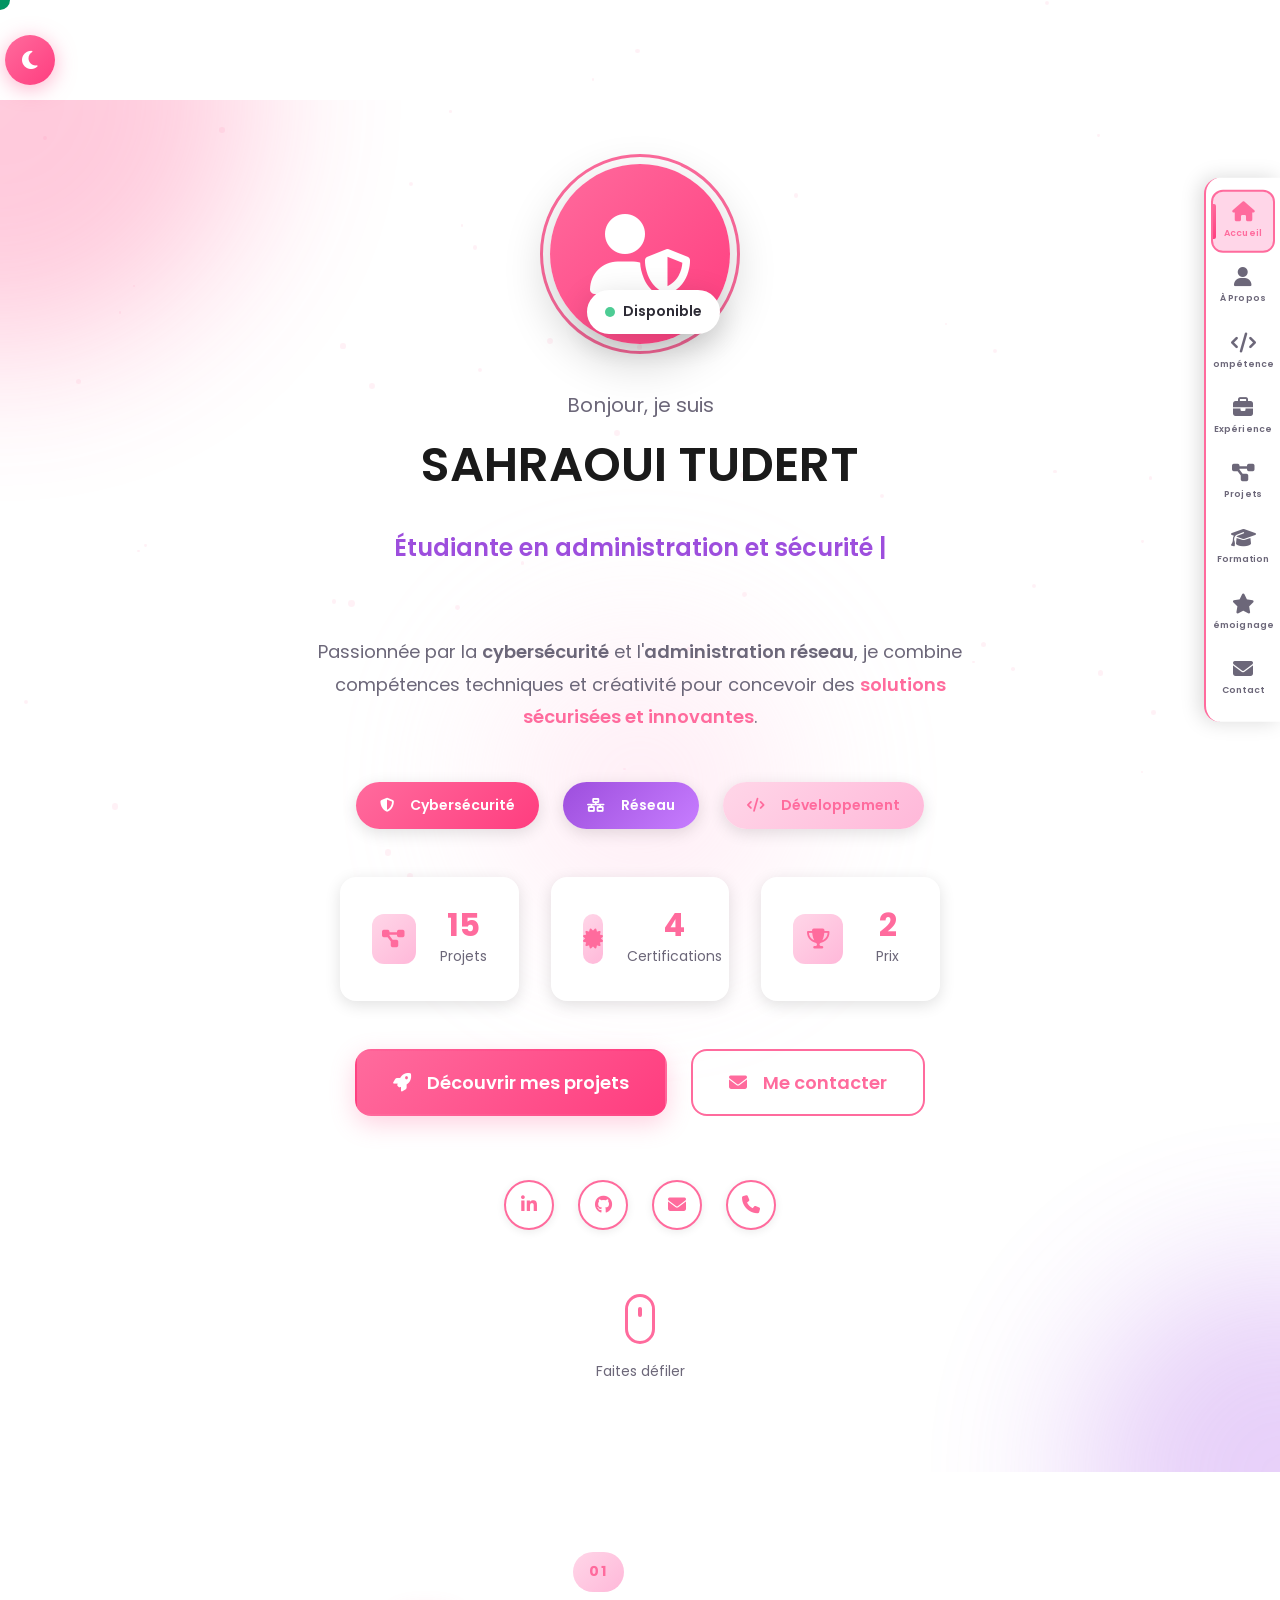
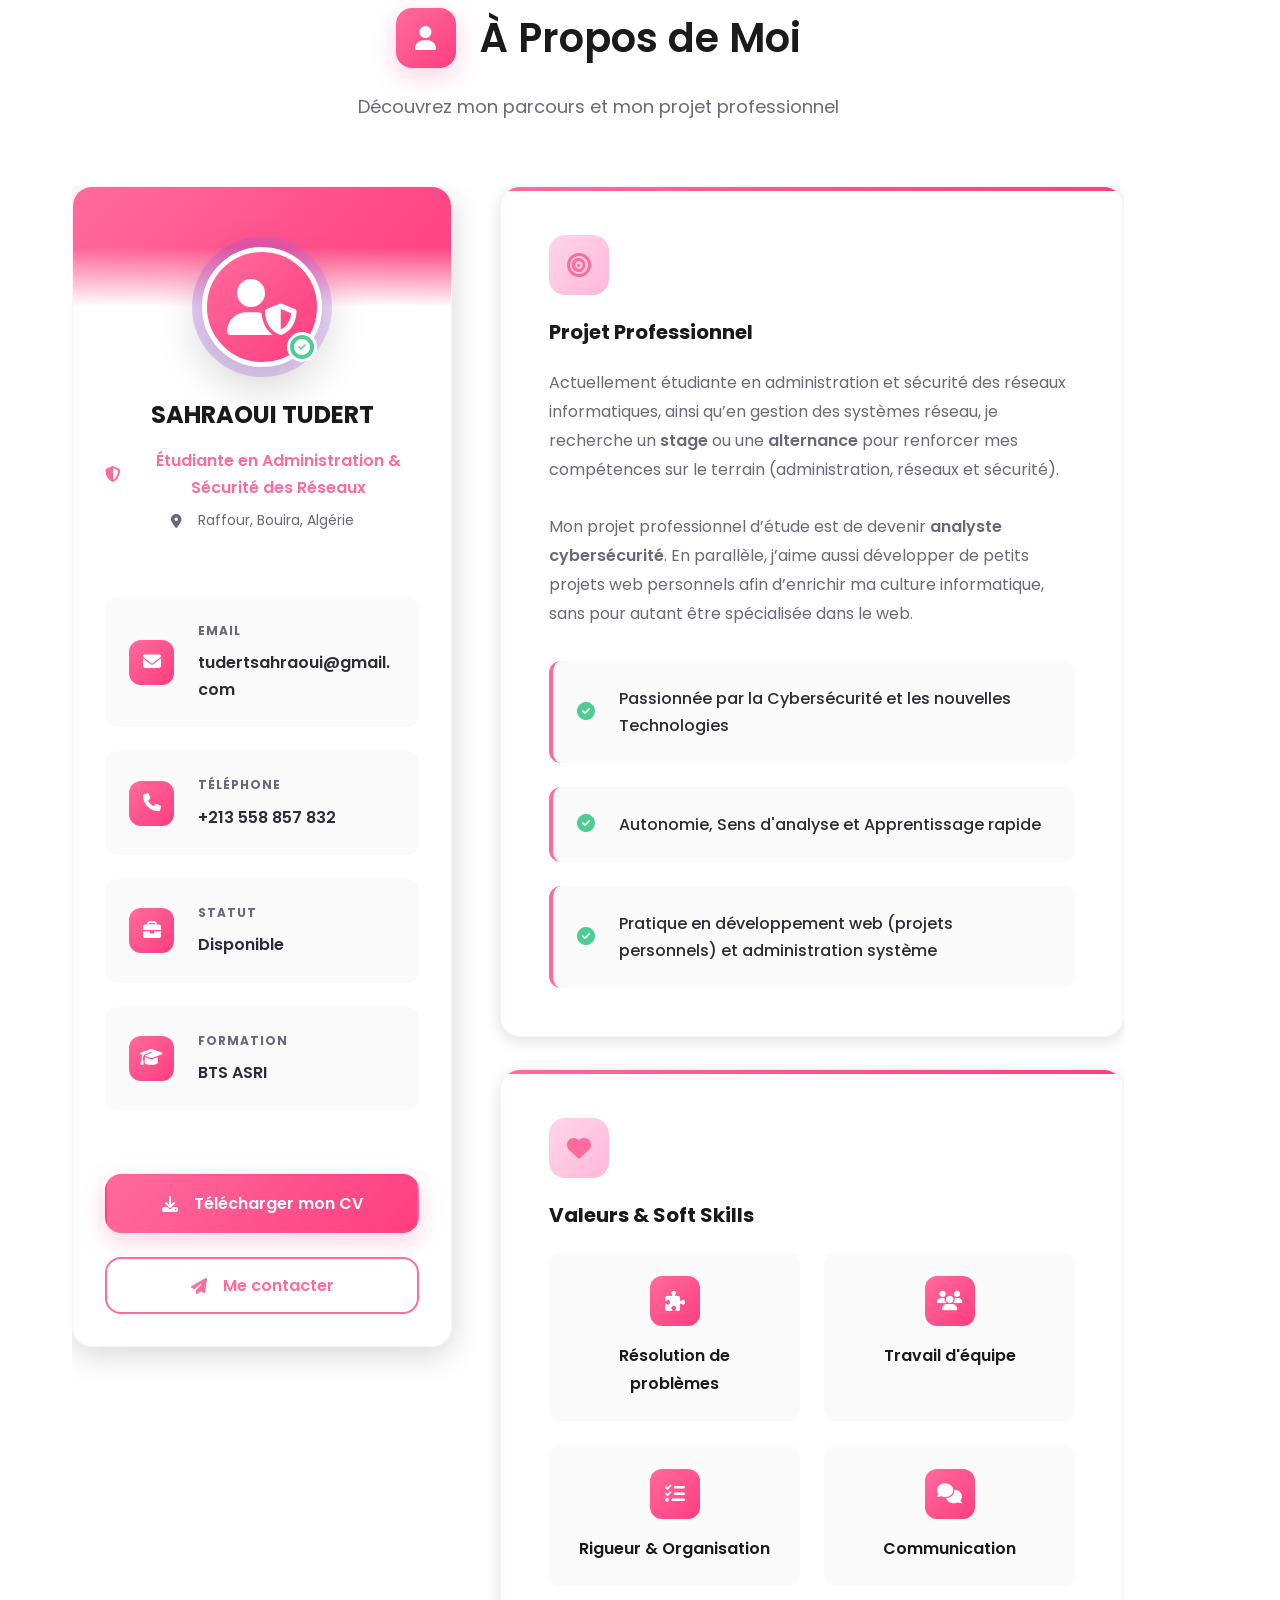
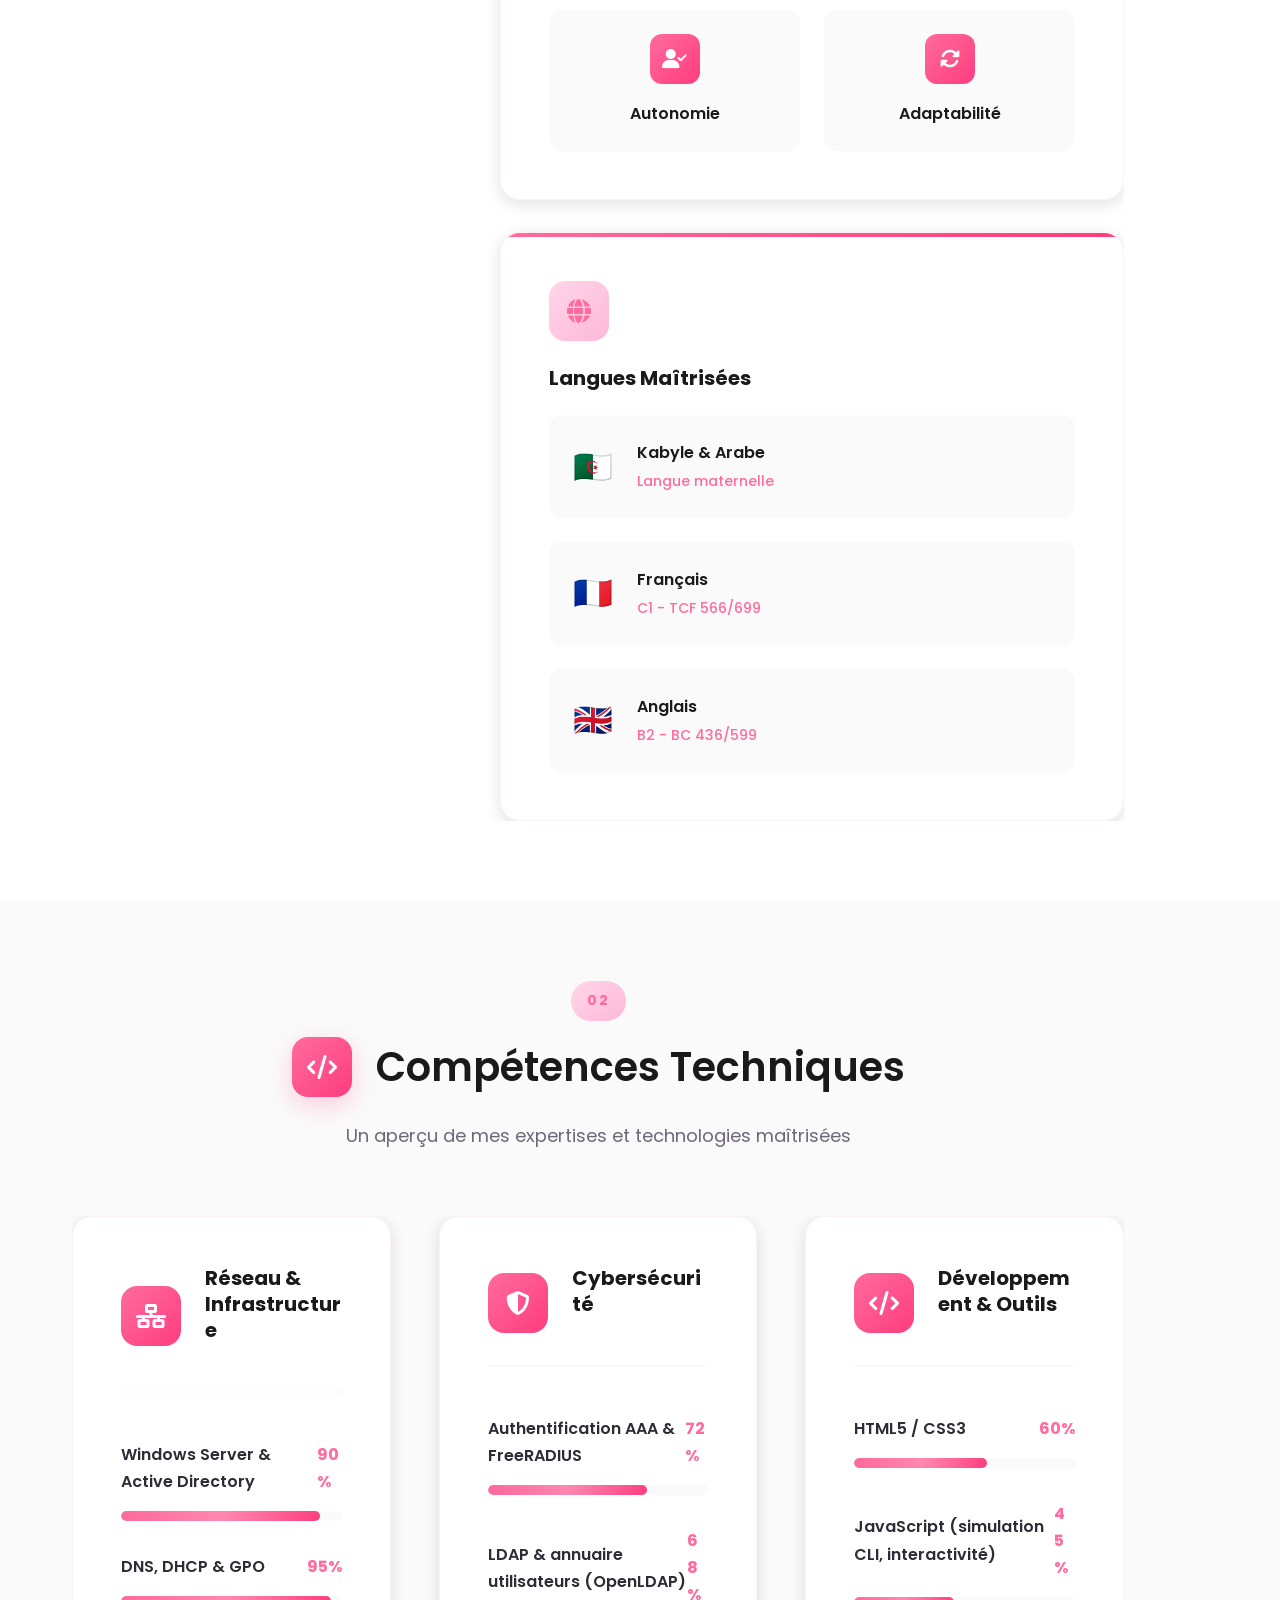
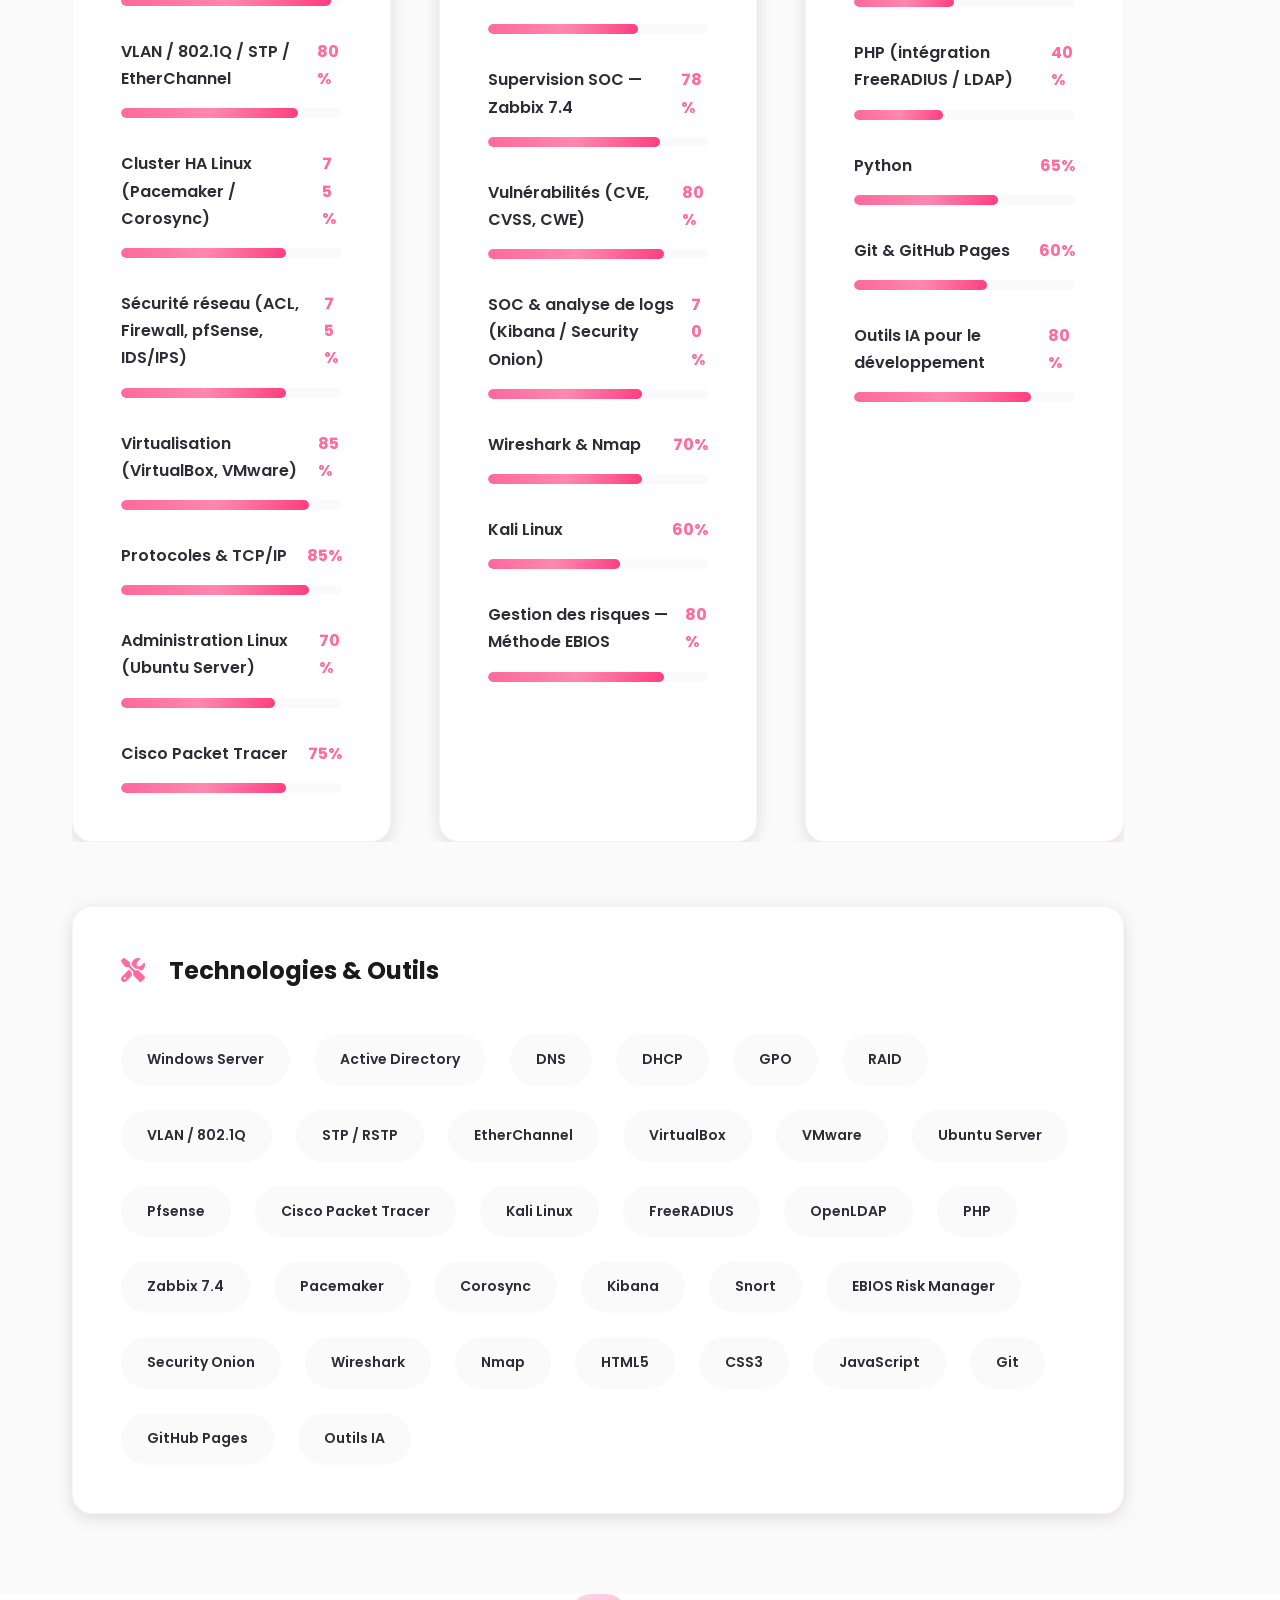
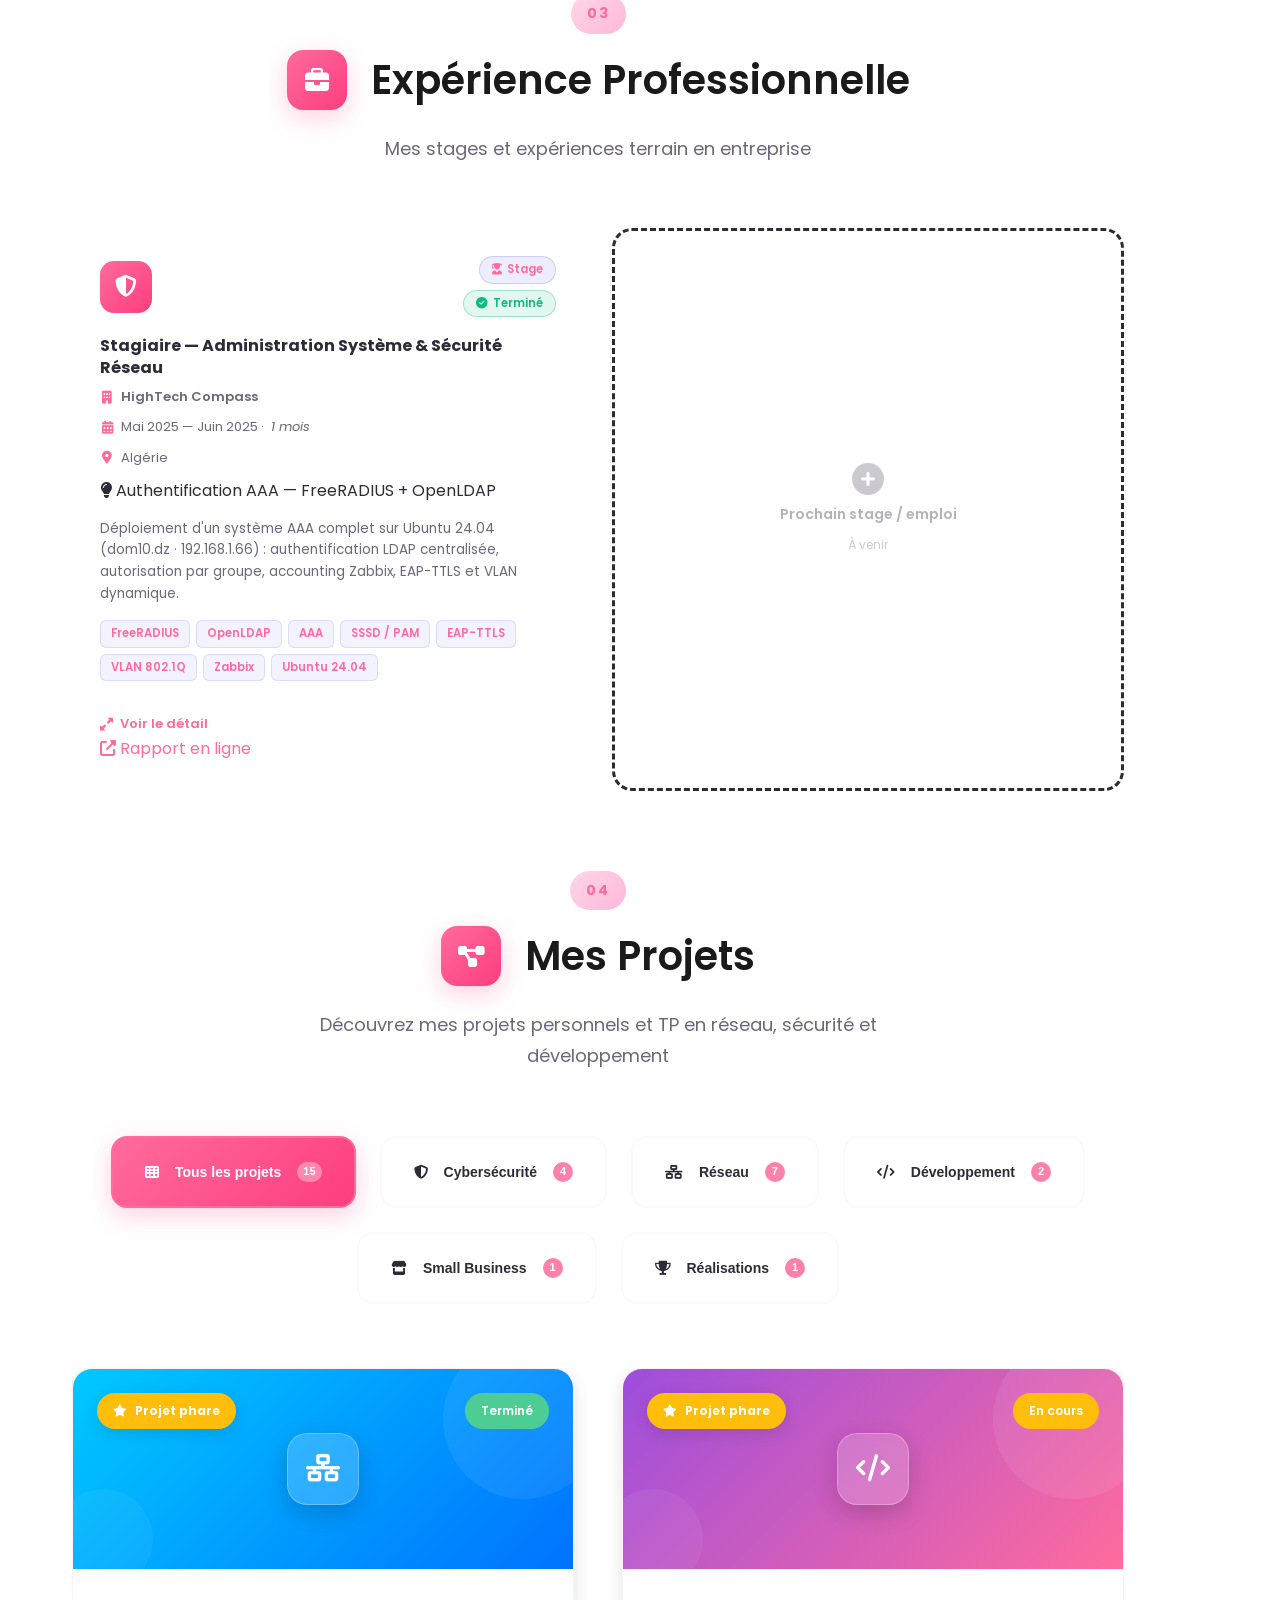
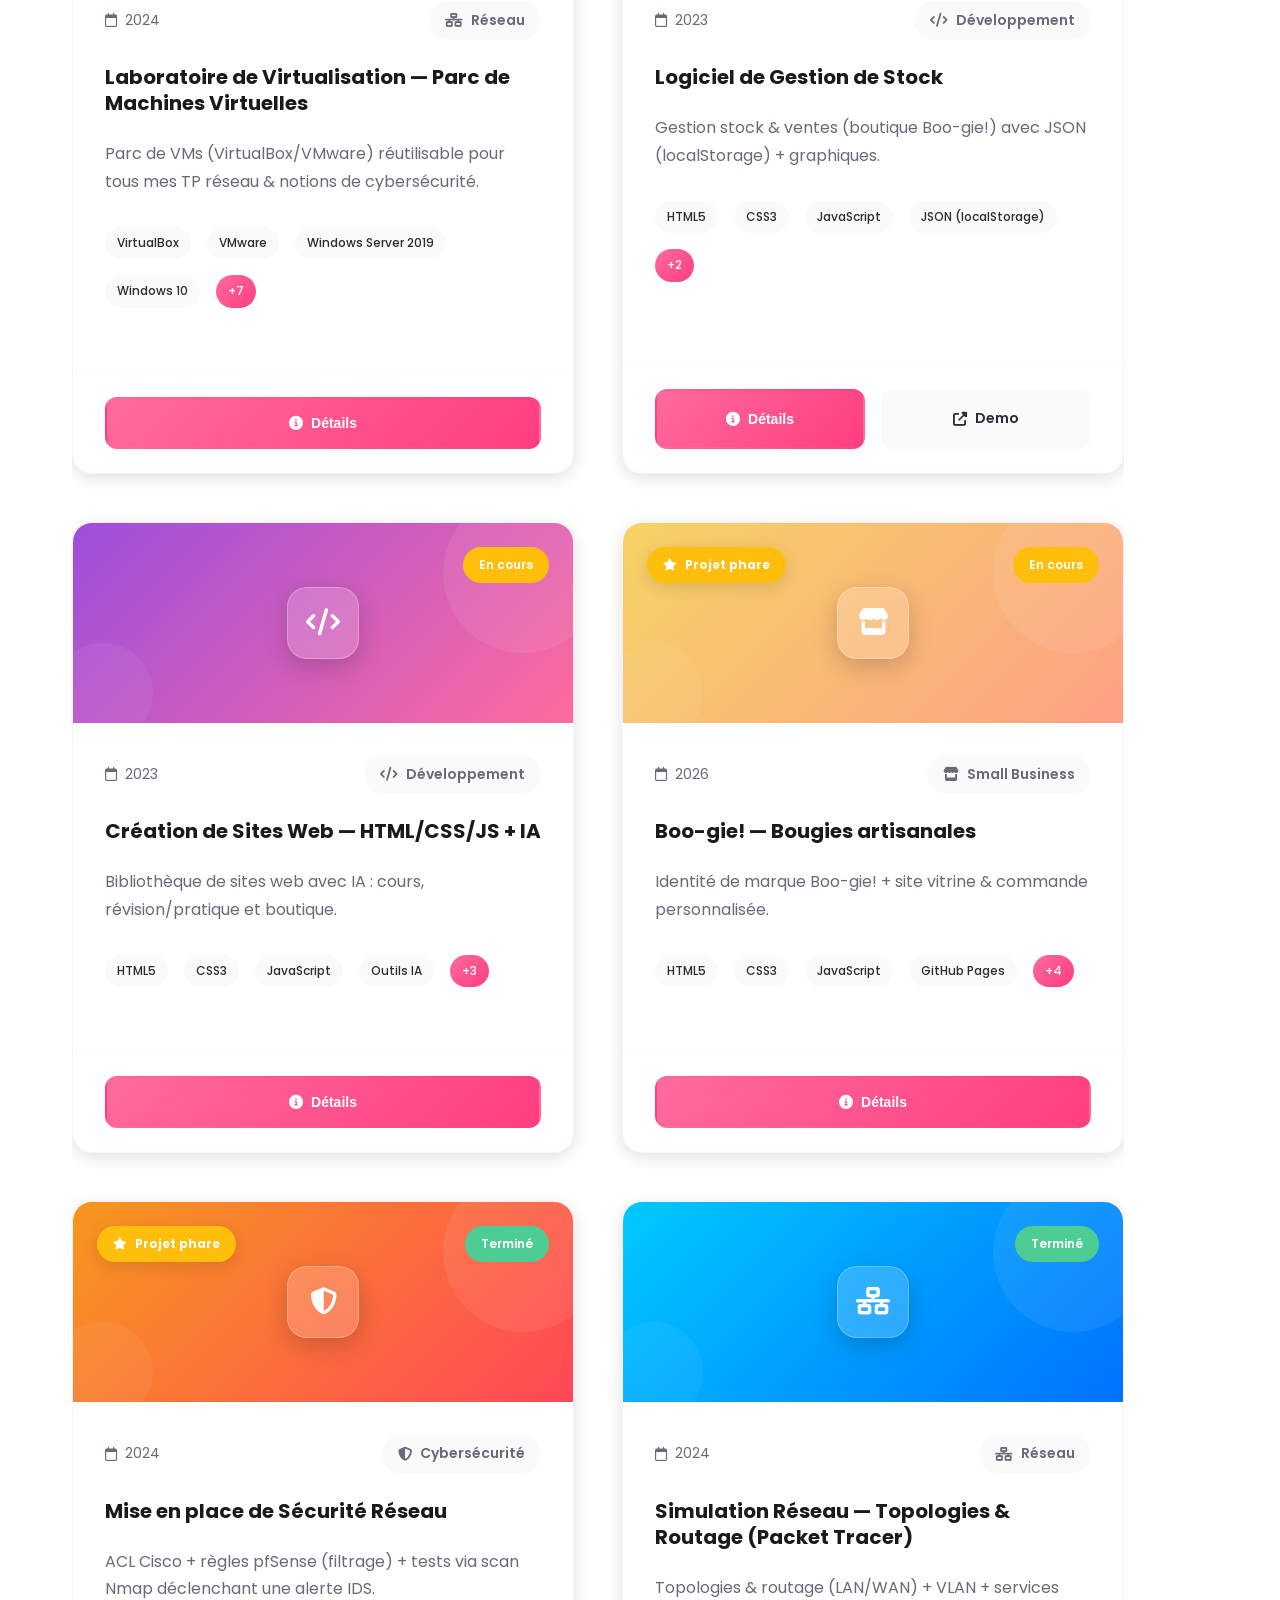
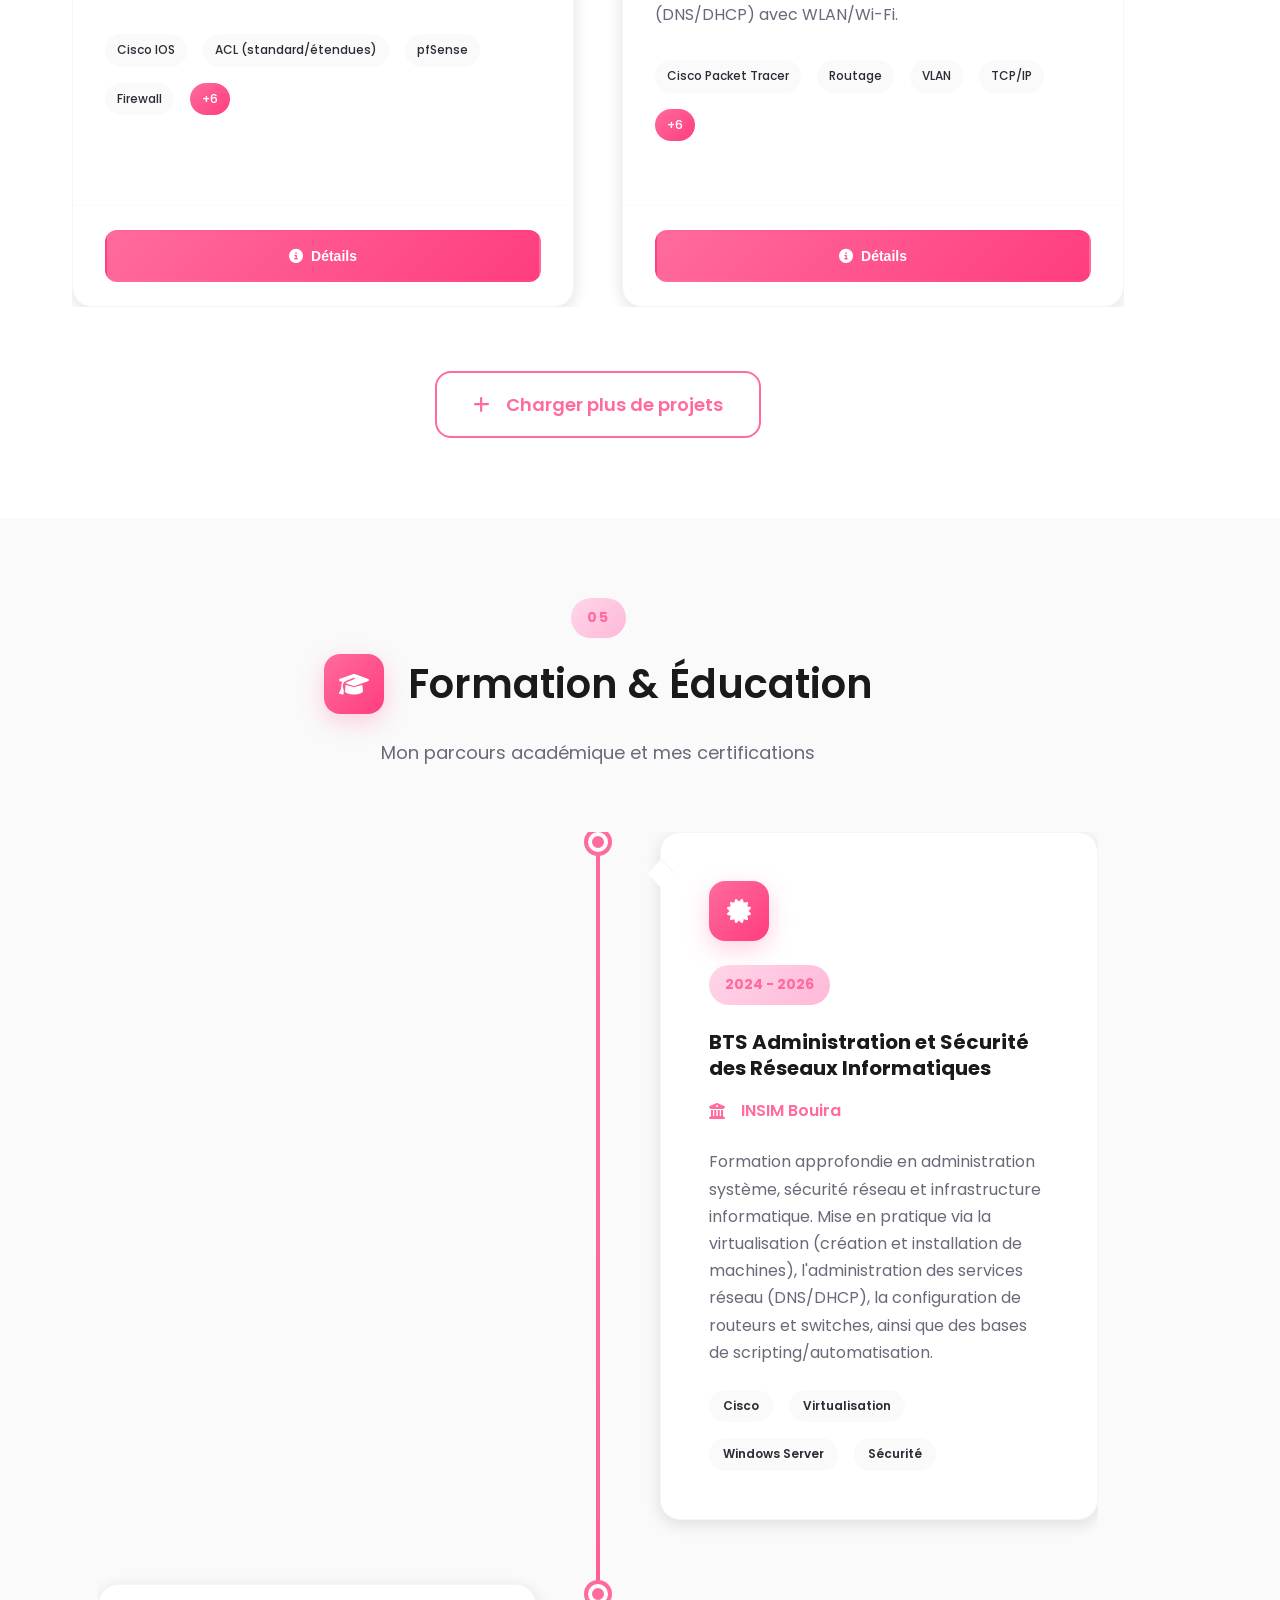
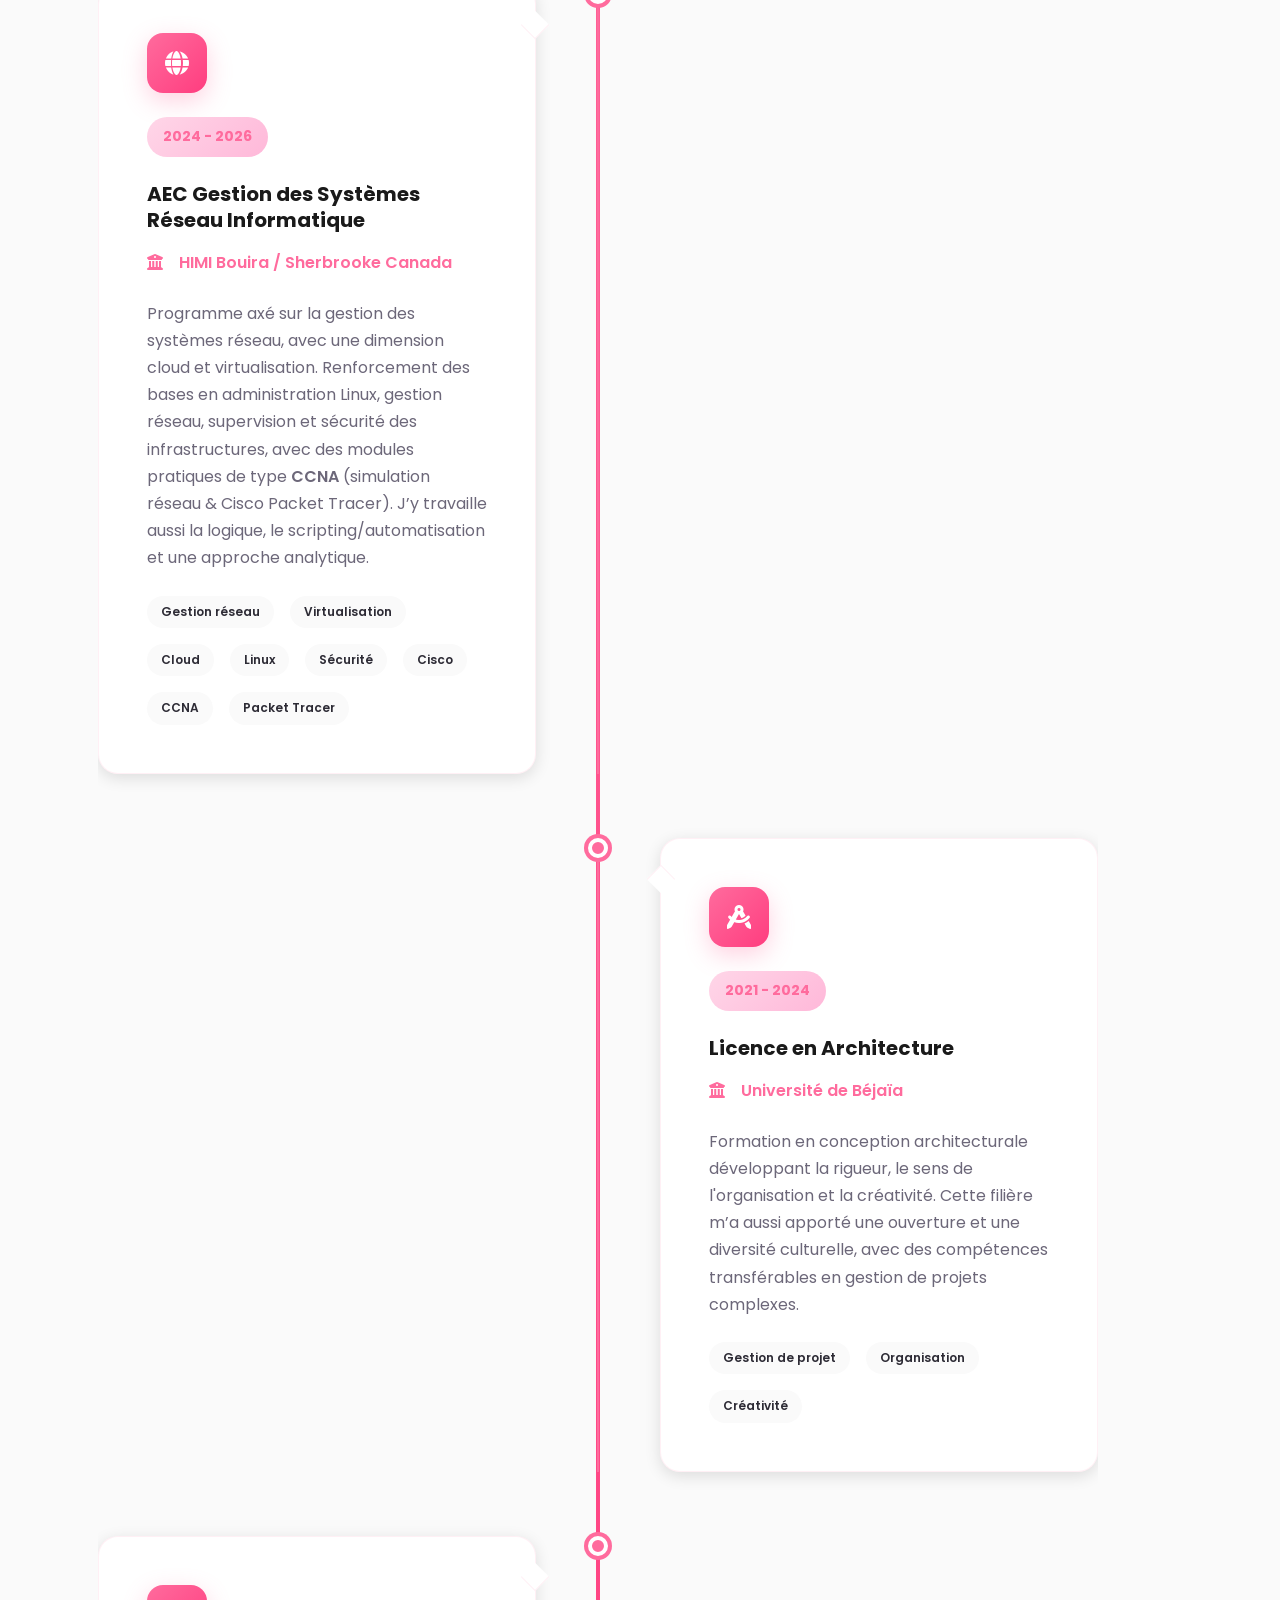
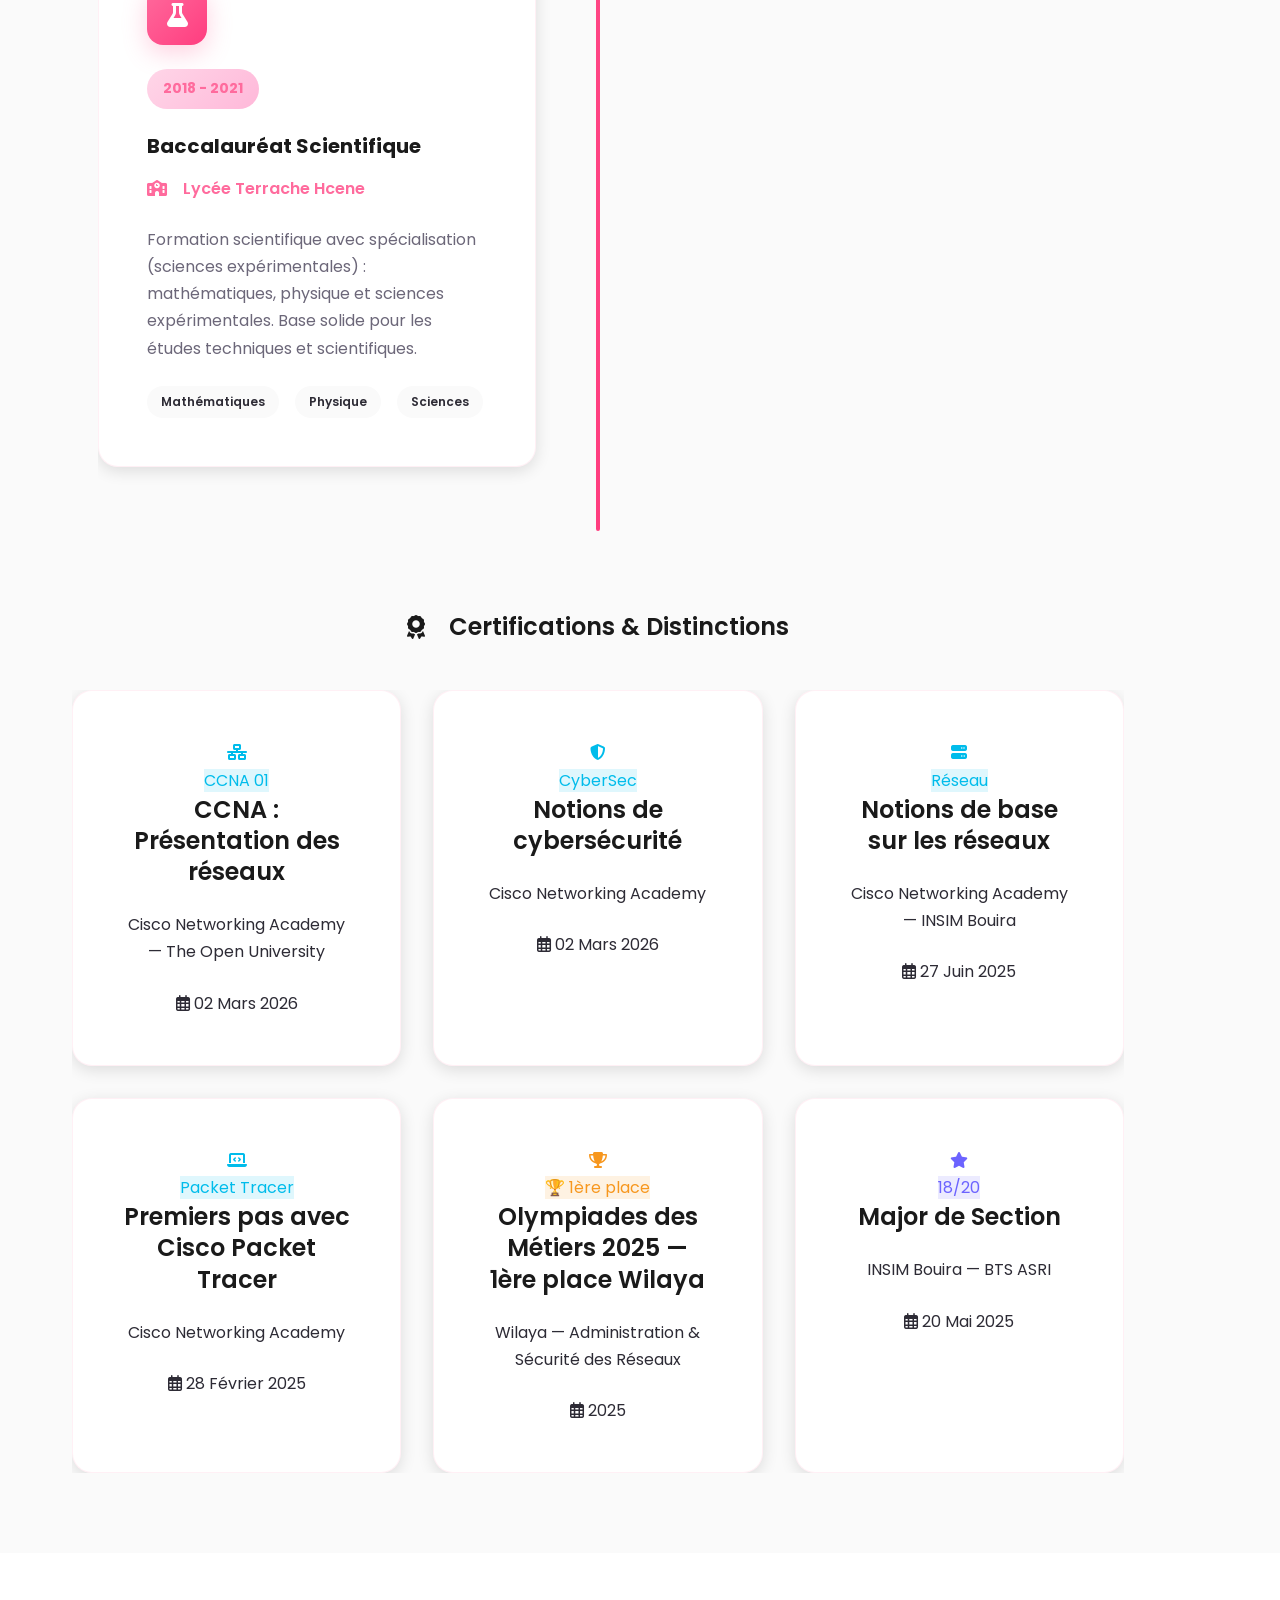
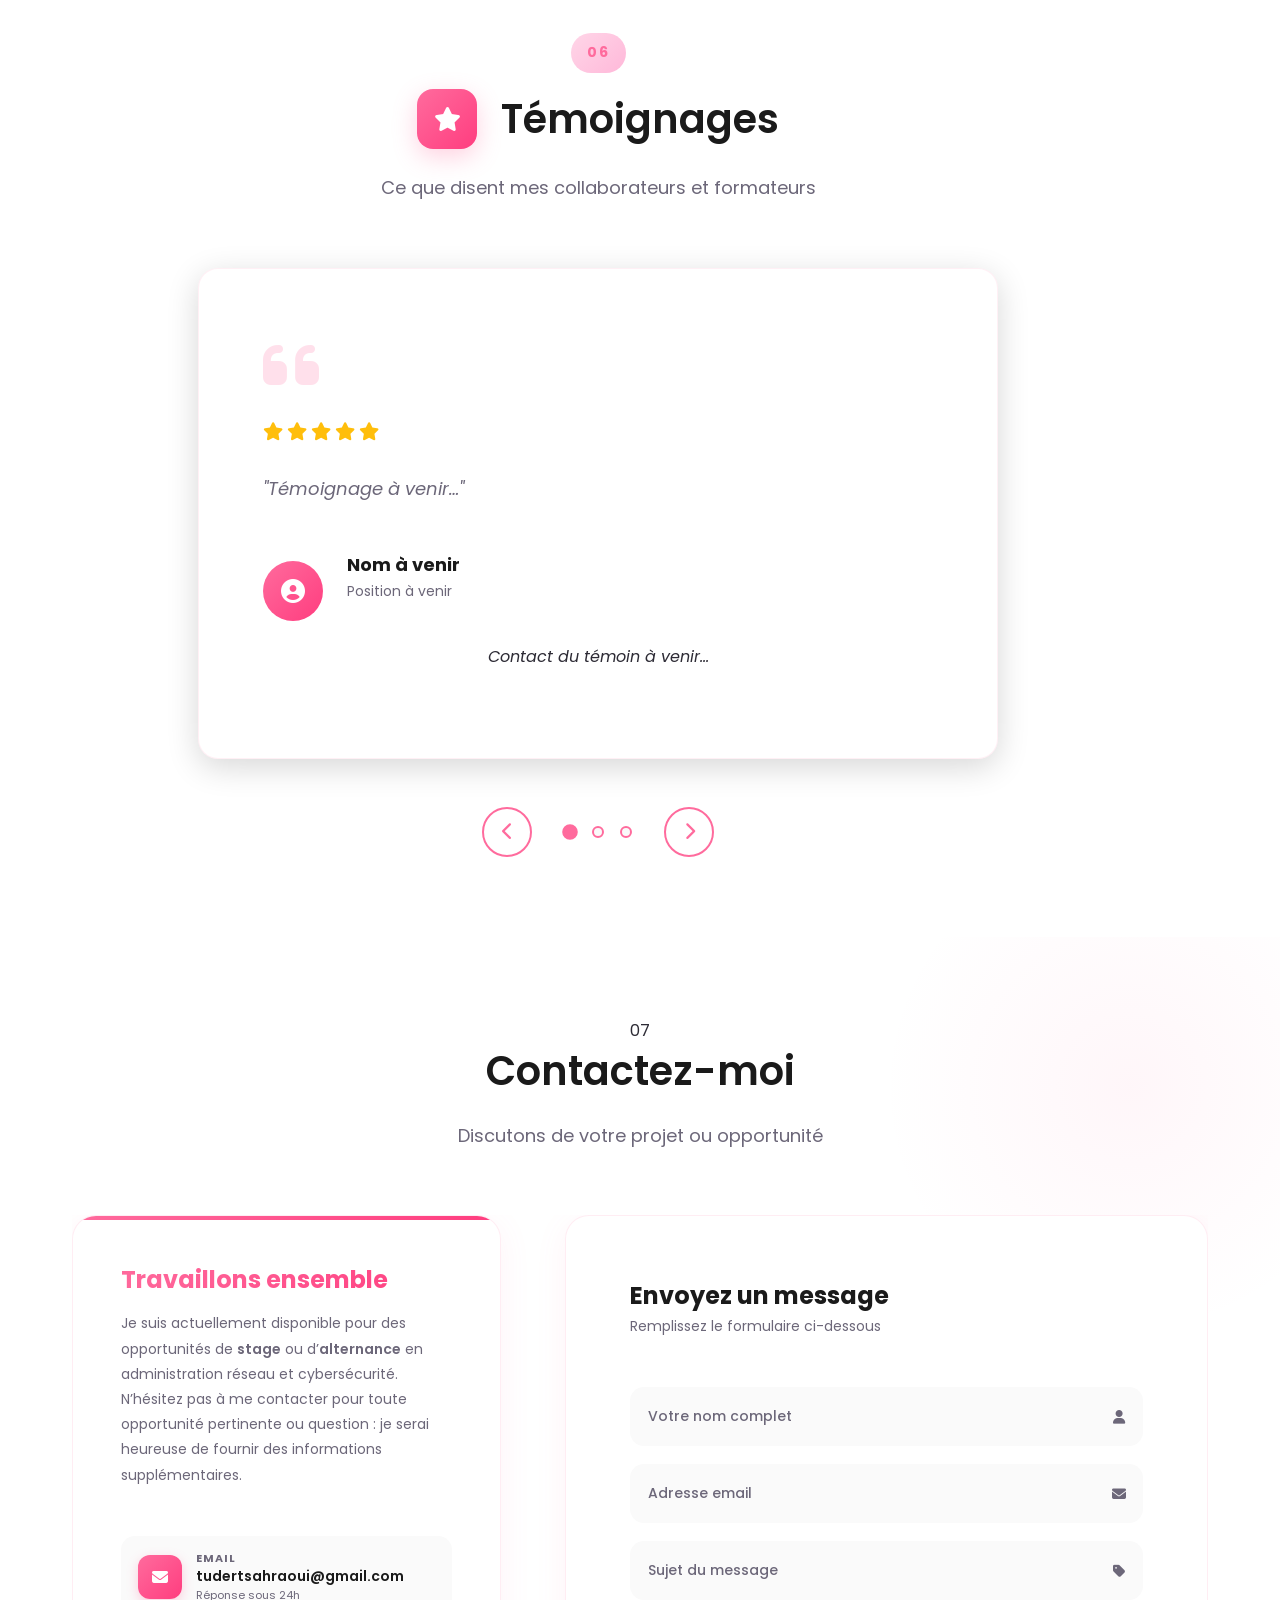
==== commit a9f0f795: "Update index.html" ====
--- a/index.html
+++ b/index.html
@@ -3,11 +3,11 @@
 <head>
     <meta charset="UTF-8">
     <meta name="viewport" content="width=device-width, initial-scale=1.0">
-    <meta name="description" content="Portfolio d'étudiante en Administration Réseau & Sécurité - Objectif cybersécurité">
+    <meta name="description" content="Portfolio d'étudiante en Administration Réseau & Sécurité ">
     <meta name="keywords" content="cybersécurité, réseau, administration système, développement web">
     <meta name="author" content="SAHRAOUI TUDERT">
     <meta property="og:title" content="Portfolio - SAHRAOUI TUDERT">
-    <meta property="og:description" content="Étudiante en Administration Réseau & Sécurité - Objectif cybersécurité">
+    <meta property="og:description" content="Étudiante en Administration Réseau & Sécurité ">
     <meta property="og:type" content="website">
     
     <title>Portfolio Premium | SAHRAOUI TUDERT 🌸</title>
@@ -136,8 +136,8 @@
                 <!-- Titre principal -->
                 <h1 class="lobby-title">
                     <span class="title-greeting">Bonjour, je suis</span>
-                    <span class="title-name">SAHRAOUI TUDERT</span>
-                    <span class="title-accent">✨</span>
+                    <span class="title-lastname">SAHRAOUI TUDERT </span>
+                    
                 </h1>
                 
                 <!-- Texte animé -->
@@ -178,7 +178,7 @@
                             <i class="fas fa-project-diagram"></i>
                         </div>
                         <div class="stat-content">
-                            <span class="stat-number" data-target="3">0</span>
+                            <span class="stat-number" data-target="16">0</span>
                             <span class="stat-label">Projets</span>
                         </div>
                     </div>
@@ -638,6 +638,15 @@
                             </div>
                             <div class="skill-bar-container">
                                 <div class="skill-bar" data-progress="60"></div>
+                            </div>
+                        </div>
+                        <div class="skill-item">
+                            <div class="skill-header">
+                                <span class="skill-name">Gestion des risques — Méthode EBIOS</span>
+                                <span class="skill-percentage">80%</span>
+                            </div>
+                            <div class="skill-bar-container">
+                                <div class="skill-bar" data-progress="80"></div>
                             </div>
                         </div>
                     </div>
@@ -742,6 +751,7 @@
                     <span class="tech-tag">Corosync</span>
                     <span class="tech-tag">Kibana</span>
                     <span class="tech-tag">Snort</span>
+                    <span class="tech-tag">EBIOS Risk Manager</span>
                     <span class="tech-tag">Security Onion</span>
                     <span class="tech-tag">Wireshark</span>
                     <span class="tech-tag">Nmap</span>
@@ -778,20 +788,20 @@
                 <div class="exp-card" data-aos="fade-up" data-aos-delay="100" onclick="openExpModal('stage-01')">
                     <div class="exp-card-header">
                         <div class="exp-logo-wrap">
-                            <i class="fas fa-building"></i>
+                            <i class="fas fa-shield-alt"></i>
                         </div>
                         <div class="exp-card-meta">
                             <span class="exp-type-badge">
                                 <i class="fas fa-user-graduate"></i> Stage
                             </span>
-                            <span class="exp-status-badge exp-status-wip">
-                                <i class="fas fa-spinner fa-spin"></i> En cours
+                            <span class="exp-status-badge exp-status-done">
+                                <i class="fas fa-check-circle"></i> Terminé
                             </span>
                         </div>
                     </div>
 
                     <div class="exp-card-body">
-                        <h3 class="exp-title">Stagiaire — Administration Système & Sécurité Réseau</h3>
+                        <h3 class="exp-title">Stagiaire — Administration Système &amp; Sécurité Réseau</h3>
                         <p class="exp-company">
                             <i class="fas fa-building"></i>
                             <strong>HighTech Compass</strong>
@@ -805,24 +815,37 @@
                             Algérie
                         </p>
 
+                        <div class="exp-card-theme">
+                            <i class="fas fa-lightbulb"></i>
+                            <span>Authentification AAA — FreeRADIUS + OpenLDAP</span>
+                        </div>
+
                         <p class="exp-summary">
-                            Mise en place d'un serveur d'authentification centralisée AAA basé sur FreeRADIUS et OpenLDAP sur Ubuntu Server — avec intégration d'une machine Linux cliente au domaine.
+                            Déploiement d'un système AAA complet sur Ubuntu 24.04 (dom10.dz · 192.168.1.66) : authentification LDAP centralisée, autorisation par groupe, accounting Zabbix, EAP-TTLS et VLAN dynamique.
                         </p>
 
                         <div class="exp-tags">
                             <span class="exp-tag">FreeRADIUS</span>
                             <span class="exp-tag">OpenLDAP</span>
                             <span class="exp-tag">AAA</span>
-                            <span class="exp-tag">Ubuntu Server</span>
-                            <span class="exp-tag">PHP</span>
-                            <span class="exp-tag">Sécurité réseau</span>
+                            <span class="exp-tag">SSSD / PAM</span>
+                            <span class="exp-tag">EAP-TTLS</span>
+                            <span class="exp-tag">VLAN 802.1Q</span>
+                            <span class="exp-tag">Zabbix</span>
+                            <span class="exp-tag">Ubuntu 24.04</span>
                         </div>
                     </div>
 
                     <div class="exp-card-footer">
-                        <span class="exp-read-more">
-                            <i class="fas fa-expand-alt"></i> Voir le détail
-                        </span>
+                        <div class="exp-footer-row">
+                            <span class="exp-read-more">
+                                <i class="fas fa-expand-alt"></i> Voir le détail
+                            </span>
+                            <a href="https://tudertshr.github.io/AAA-freeRadius/" target="_blank"
+                               class="exp-report-btn" onclick="event.stopPropagation()">
+                                <i class="fas fa-external-link-alt"></i> Rapport en ligne
+                            </a>
+                        </div>
                     </div>
                 </div>
 
--- a/style.css
+++ b/style.css
@@ -2409,6 +2409,33 @@
     box-shadow: var(--shadow-primary);
 }
 
+.filter-count {
+    display: inline-flex;
+    align-items: center;
+    justify-content: center;
+    min-width: 20px;
+    height: 20px;
+    padding: 0 6px;
+    background: rgba(255,255,255,0.18);
+    border-radius: 999px;
+    font-size: 11px;
+    font-weight: 700;
+    letter-spacing: 0;
+    line-height: 1;
+    transition: all var(--transition-normal);
+}
+
+.filter-btn.active .filter-count {
+    background: rgba(255,255,255,0.35);
+    color: #fff;
+}
+
+.filter-btn:not(.active) .filter-count {
+    background: var(--color-primary);
+    color: #fff;
+    opacity: 0.85;
+}
+
 .load-more-container {
     text-align: center;
     margin-top: var(--spacing-xl);
@@ -4990,4 +5017,560 @@
     .main-footer .footer-bottom .footer-social {
         justify-content: center;
     }
-}+}
+/* ╔══════════════════════════════════════════════════════════════════╗
+   ║            SECTION EXPÉRIENCE PROFESSIONNELLE                   ║
+   ╚══════════════════════════════════════════════════════════════════╝ */
+
+.experience-section {
+    background: var(--bg-primary);
+    padding: var(--space-section) 0;
+}
+
+/* ── Grille des cartes ─────────────────────────────────────────── */
+.exp-grid {
+    display: grid;
+    grid-template-columns: repeat(auto-fill, minmax(340px, 1fr));
+    gap: 28px;
+    margin-top: 48px;
+}
+
+/* ── Carte d'expérience ─────────────────────────────────────────── */
+.exp-card {
+    background: var(--bg-card);
+    border: 1px solid var(--border-color);
+    border-radius: 20px;
+    padding: 28px;
+    cursor: pointer;
+    transition: transform 0.28s ease, box-shadow 0.28s ease, border-color 0.28s ease;
+    display: flex;
+    flex-direction: column;
+    gap: 18px;
+    position: relative;
+    overflow: hidden;
+}
+
+.exp-card::before {
+    content: '';
+    position: absolute;
+    inset: 0;
+    background: var(--gradient-primary);
+    opacity: 0;
+    transition: opacity 0.3s ease;
+    border-radius: 20px;
+    z-index: 0;
+}
+
+.exp-card:hover::before { opacity: 0.04; }
+
+.exp-card:hover {
+    transform: translateY(-6px);
+    box-shadow: 0 20px 50px rgba(0,0,0,0.15);
+    border-color: var(--color-primary);
+}
+
+.exp-card > * { position: relative; z-index: 1; }
+
+/* ── En-tête carte ─────────────────────────────────────────────── */
+.exp-card-header {
+    display: flex;
+    align-items: center;
+    justify-content: space-between;
+}
+
+.exp-logo-wrap {
+    width: 52px;
+    height: 52px;
+    border-radius: 14px;
+    background: var(--gradient-primary);
+    display: flex;
+    align-items: center;
+    justify-content: center;
+    font-size: 22px;
+    color: #fff;
+    flex-shrink: 0;
+}
+
+.exp-card-meta {
+    display: flex;
+    flex-direction: column;
+    align-items: flex-end;
+    gap: 6px;
+}
+
+/* ── Badges ────────────────────────────────────────────────────── */
+.exp-type-badge {
+    background: rgba(var(--color-primary-rgb, 100,108,255), 0.12);
+    color: var(--color-primary);
+    border: 1px solid rgba(var(--color-primary-rgb, 100,108,255), 0.25);
+    border-radius: 999px;
+    padding: 3px 12px;
+    font-size: 11.5px;
+    font-weight: 600;
+    display: inline-flex;
+    align-items: center;
+    gap: 5px;
+}
+
+.exp-status-badge {
+    border-radius: 999px;
+    padding: 3px 12px;
+    font-size: 11.5px;
+    font-weight: 600;
+    display: inline-flex;
+    align-items: center;
+    gap: 5px;
+}
+
+.exp-status-wip {
+    background: rgba(251,191,36,0.12);
+    color: #f59e0b;
+    border: 1px solid rgba(251,191,36,0.3);
+}
+
+.exp-status-done {
+    background: rgba(16,185,129,0.12);
+    color: #10b981;
+    border: 1px solid rgba(16,185,129,0.3);
+}
+
+/* ── Corps carte ──────────────────────────────────────────────── */
+.exp-card-body { display: flex; flex-direction: column; gap: 8px; }
+
+.exp-title {
+    font-size: 16px;
+    font-weight: 700;
+    color: var(--text-primary);
+    line-height: 1.35;
+    margin: 0;
+}
+
+.exp-company, .exp-period, .exp-location {
+    font-size: 13px;
+    color: var(--text-secondary);
+    display: flex;
+    align-items: center;
+    gap: 7px;
+    margin: 0;
+}
+
+.exp-company i, .exp-period i, .exp-location i {
+    color: var(--color-primary);
+    width: 14px;
+    text-align: center;
+}
+
+.exp-summary {
+    font-size: 13.5px;
+    color: var(--text-secondary);
+    line-height: 1.6;
+    margin: 6px 0 0;
+}
+
+.exp-tags {
+    display: flex;
+    flex-wrap: wrap;
+    gap: 6px;
+    margin-top: 8px;
+}
+
+.exp-tag {
+    background: rgba(var(--color-primary-rgb, 100,108,255), 0.08);
+    color: var(--color-primary);
+    border: 1px solid rgba(var(--color-primary-rgb, 100,108,255), 0.18);
+    border-radius: 6px;
+    padding: 3px 10px;
+    font-size: 11.5px;
+    font-weight: 600;
+}
+
+/* ── Pied de carte ────────────────────────────────────────────── */
+.exp-card-footer {
+    border-top: 1px solid var(--border-color);
+    padding-top: 14px;
+    margin-top: auto;
+}
+
+.exp-read-more {
+    font-size: 13px;
+    font-weight: 600;
+    color: var(--color-primary);
+    display: flex;
+    align-items: center;
+    gap: 7px;
+    transition: gap 0.2s;
+}
+
+.exp-card:hover .exp-read-more { gap: 12px; }
+
+/* ── Carte placeholder ─────────────────────────────────────────── */
+.exp-card-placeholder {
+    border-style: dashed;
+    cursor: default;
+    min-height: 200px;
+    display: flex;
+    align-items: center;
+    justify-content: center;
+}
+
+.exp-card-placeholder:hover {
+    transform: none;
+    box-shadow: none;
+    border-color: var(--border-color);
+}
+
+.exp-placeholder-inner {
+    text-align: center;
+    color: var(--text-muted, var(--text-secondary));
+    display: flex;
+    flex-direction: column;
+    align-items: center;
+    gap: 8px;
+}
+
+.exp-placeholder-inner i {
+    font-size: 32px;
+    opacity: 0.35;
+}
+
+.exp-placeholder-inner p {
+    font-size: 14px;
+    font-weight: 600;
+    opacity: 0.5;
+    margin: 0;
+}
+
+.exp-placeholder-inner span {
+    font-size: 12px;
+    opacity: 0.35;
+}
+
+/* ╔══════════════════════════════════════════════════════════════════╗
+   ║              MODAL EXPÉRIENCE PROFESSIONNELLE                   ║
+   ╚══════════════════════════════════════════════════════════════════╝ */
+
+.exp-modal {
+    position: fixed;
+    inset: 0;
+    z-index: 10000;
+    display: flex;
+    align-items: center;
+    justify-content: center;
+    padding: 20px;
+    opacity: 0;
+    pointer-events: none;
+    transition: opacity 0.3s ease;
+}
+
+.exp-modal.active {
+    opacity: 1;
+    pointer-events: all;
+}
+
+.exp-modal-overlay {
+    position: absolute;
+    inset: 0;
+    background: rgba(0,0,0,0.65);
+    backdrop-filter: blur(6px);
+}
+
+.exp-modal-wrapper {
+    position: relative;
+    background: var(--bg-card);
+    border: 1px solid var(--border-color);
+    border-radius: 24px;
+    width: 100%;
+    max-width: 800px;
+    max-height: 90vh;
+    overflow-y: auto;
+    z-index: 1;
+    transform: translateY(30px) scale(0.97);
+    transition: transform 0.35s cubic-bezier(.4,0,.2,1);
+    scrollbar-width: thin;
+    scrollbar-color: var(--color-primary) transparent;
+}
+
+.exp-modal.active .exp-modal-wrapper {
+    transform: translateY(0) scale(1);
+}
+
+.exp-modal-close {
+    position: sticky;
+    top: 16px;
+    float: right;
+    margin: 16px 16px 0 0;
+    z-index: 10;
+    width: 36px;
+    height: 36px;
+    border-radius: 50%;
+    background: var(--bg-primary);
+    border: 1px solid var(--border-color);
+    color: var(--text-primary);
+    font-size: 14px;
+    cursor: pointer;
+    display: flex;
+    align-items: center;
+    justify-content: center;
+    transition: all 0.2s;
+}
+
+.exp-modal-close:hover {
+    background: var(--color-primary);
+    color: #fff;
+    border-color: var(--color-primary);
+}
+
+.exp-modal-content { padding: 28px 32px 36px; }
+
+/* ── Hero modal ───────────────────────────────────────────────── */
+.exp-modal-hero {
+    display: flex;
+    gap: 24px;
+    align-items: flex-start;
+    justify-content: space-between;
+    flex-wrap: wrap;
+    margin-bottom: 28px;
+    padding-bottom: 24px;
+    border-bottom: 1px solid var(--border-color);
+}
+
+.exp-modal-hero-left {
+    display: flex;
+    gap: 18px;
+    align-items: flex-start;
+    flex: 1;
+    min-width: 240px;
+}
+
+.exp-modal-logo {
+    width: 60px;
+    height: 60px;
+    border-radius: 16px;
+    background: var(--gradient-primary);
+    display: flex;
+    align-items: center;
+    justify-content: center;
+    font-size: 26px;
+    color: #fff;
+    flex-shrink: 0;
+}
+
+.exp-modal-title {
+    font-size: 20px;
+    font-weight: 800;
+    color: var(--text-primary);
+    margin: 0 0 4px;
+    line-height: 1.3;
+}
+
+.exp-modal-company {
+    font-size: 14px;
+    color: var(--text-secondary);
+    margin: 0 0 10px;
+}
+
+.exp-modal-badges {
+    display: flex;
+    gap: 8px;
+    flex-wrap: wrap;
+}
+
+.exp-modal-hero-right {
+    display: flex;
+    flex-direction: column;
+    gap: 8px;
+    min-width: 200px;
+}
+
+.exp-modal-info-row {
+    display: flex;
+    align-items: center;
+    gap: 10px;
+    font-size: 13px;
+    color: var(--text-secondary);
+}
+
+.exp-modal-info-row i {
+    color: var(--color-primary);
+    width: 16px;
+    text-align: center;
+}
+
+/* ── Thème du stage ───────────────────────────────────────────── */
+.exp-modal-theme {
+    display: flex;
+    align-items: flex-start;
+    gap: 14px;
+    background: rgba(var(--color-primary-rgb, 100,108,255), 0.07);
+    border: 1px solid rgba(var(--color-primary-rgb, 100,108,255), 0.2);
+    border-radius: 14px;
+    padding: 16px 20px;
+    margin-bottom: 28px;
+}
+
+.exp-modal-theme i {
+    font-size: 22px;
+    color: var(--color-primary);
+    margin-top: 2px;
+    flex-shrink: 0;
+}
+
+.exp-modal-theme strong {
+    display: block;
+    font-size: 12px;
+    font-weight: 700;
+    text-transform: uppercase;
+    letter-spacing: 0.08em;
+    color: var(--color-primary);
+    margin-bottom: 4px;
+}
+
+.exp-modal-theme p {
+    margin: 0;
+    font-size: 14px;
+    color: var(--text-primary);
+    font-weight: 600;
+    line-height: 1.5;
+}
+
+/* ── Sections modal ───────────────────────────────────────────── */
+.exp-modal-section {
+    margin-bottom: 28px;
+}
+
+.exp-modal-section h4 {
+    font-size: 15px;
+    font-weight: 700;
+    color: var(--text-primary);
+    margin: 0 0 14px;
+    display: flex;
+    align-items: center;
+    gap: 8px;
+}
+
+.exp-modal-section h4 i {
+    color: var(--color-primary);
+    font-size: 14px;
+}
+
+.exp-modal-section p {
+    font-size: 14px;
+    color: var(--text-secondary);
+    line-height: 1.7;
+    margin: 0;
+}
+
+.exp-modal-list {
+    list-style: none;
+    padding: 0;
+    margin: 0;
+    display: flex;
+    flex-direction: column;
+    gap: 10px;
+}
+
+.exp-modal-list li {
+    display: flex;
+    align-items: flex-start;
+    gap: 10px;
+    font-size: 13.5px;
+    color: var(--text-secondary);
+    line-height: 1.5;
+}
+
+.exp-modal-list li i {
+    color: var(--color-primary);
+    margin-top: 2px;
+    flex-shrink: 0;
+}
+
+/* ── Tâches ───────────────────────────────────────────────────── */
+.exp-modal-tasks {
+    display: flex;
+    flex-direction: column;
+    gap: 14px;
+}
+
+.exp-modal-task {
+    display: flex;
+    gap: 14px;
+    align-items: flex-start;
+    background: var(--bg-primary);
+    border: 1px solid var(--border-color);
+    border-radius: 12px;
+    padding: 14px 16px;
+}
+
+.exp-modal-task-icon {
+    width: 36px;
+    height: 36px;
+    border-radius: 10px;
+    background: rgba(var(--color-primary-rgb, 100,108,255), 0.1);
+    display: flex;
+    align-items: center;
+    justify-content: center;
+    color: var(--color-primary);
+    font-size: 14px;
+    flex-shrink: 0;
+}
+
+.exp-modal-task-body strong {
+    display: block;
+    font-size: 13.5px;
+    font-weight: 700;
+    color: var(--text-primary);
+    margin-bottom: 4px;
+}
+
+.exp-modal-task-body p {
+    font-size: 13px;
+    color: var(--text-secondary);
+    margin: 0;
+    line-height: 1.55;
+}
+
+.exp-tags-row { margin: 0; }
+
+/* ── Rapport ──────────────────────────────────────────────────── */
+.exp-modal-report {
+    display: flex;
+    align-items: flex-start;
+    gap: 14px;
+    background: rgba(251,191,36,0.06);
+    border: 1px solid rgba(251,191,36,0.25);
+    border-radius: 14px;
+    padding: 16px 20px;
+    margin-top: 8px;
+}
+
+.exp-modal-report i {
+    font-size: 22px;
+    color: #f59e0b;
+    margin-top: 2px;
+    flex-shrink: 0;
+}
+
+.exp-modal-report strong {
+    display: block;
+    font-size: 12px;
+    font-weight: 700;
+    text-transform: uppercase;
+    letter-spacing: 0.08em;
+    color: #f59e0b;
+    margin-bottom: 4px;
+}
+
+.exp-modal-report p {
+    margin: 0;
+    font-size: 13.5px;
+    color: var(--text-secondary);
+    font-style: italic;
+}
+
+/* ── Responsive ───────────────────────────────────────────────── */
+@media (max-width: 768px) {
+    .exp-grid { grid-template-columns: 1fr; }
+    .exp-modal-hero { flex-direction: column; }
+    .exp-modal-content { padding: 20px 18px 28px; }
+    .exp-modal-hero-left { flex-direction: column; }
+}
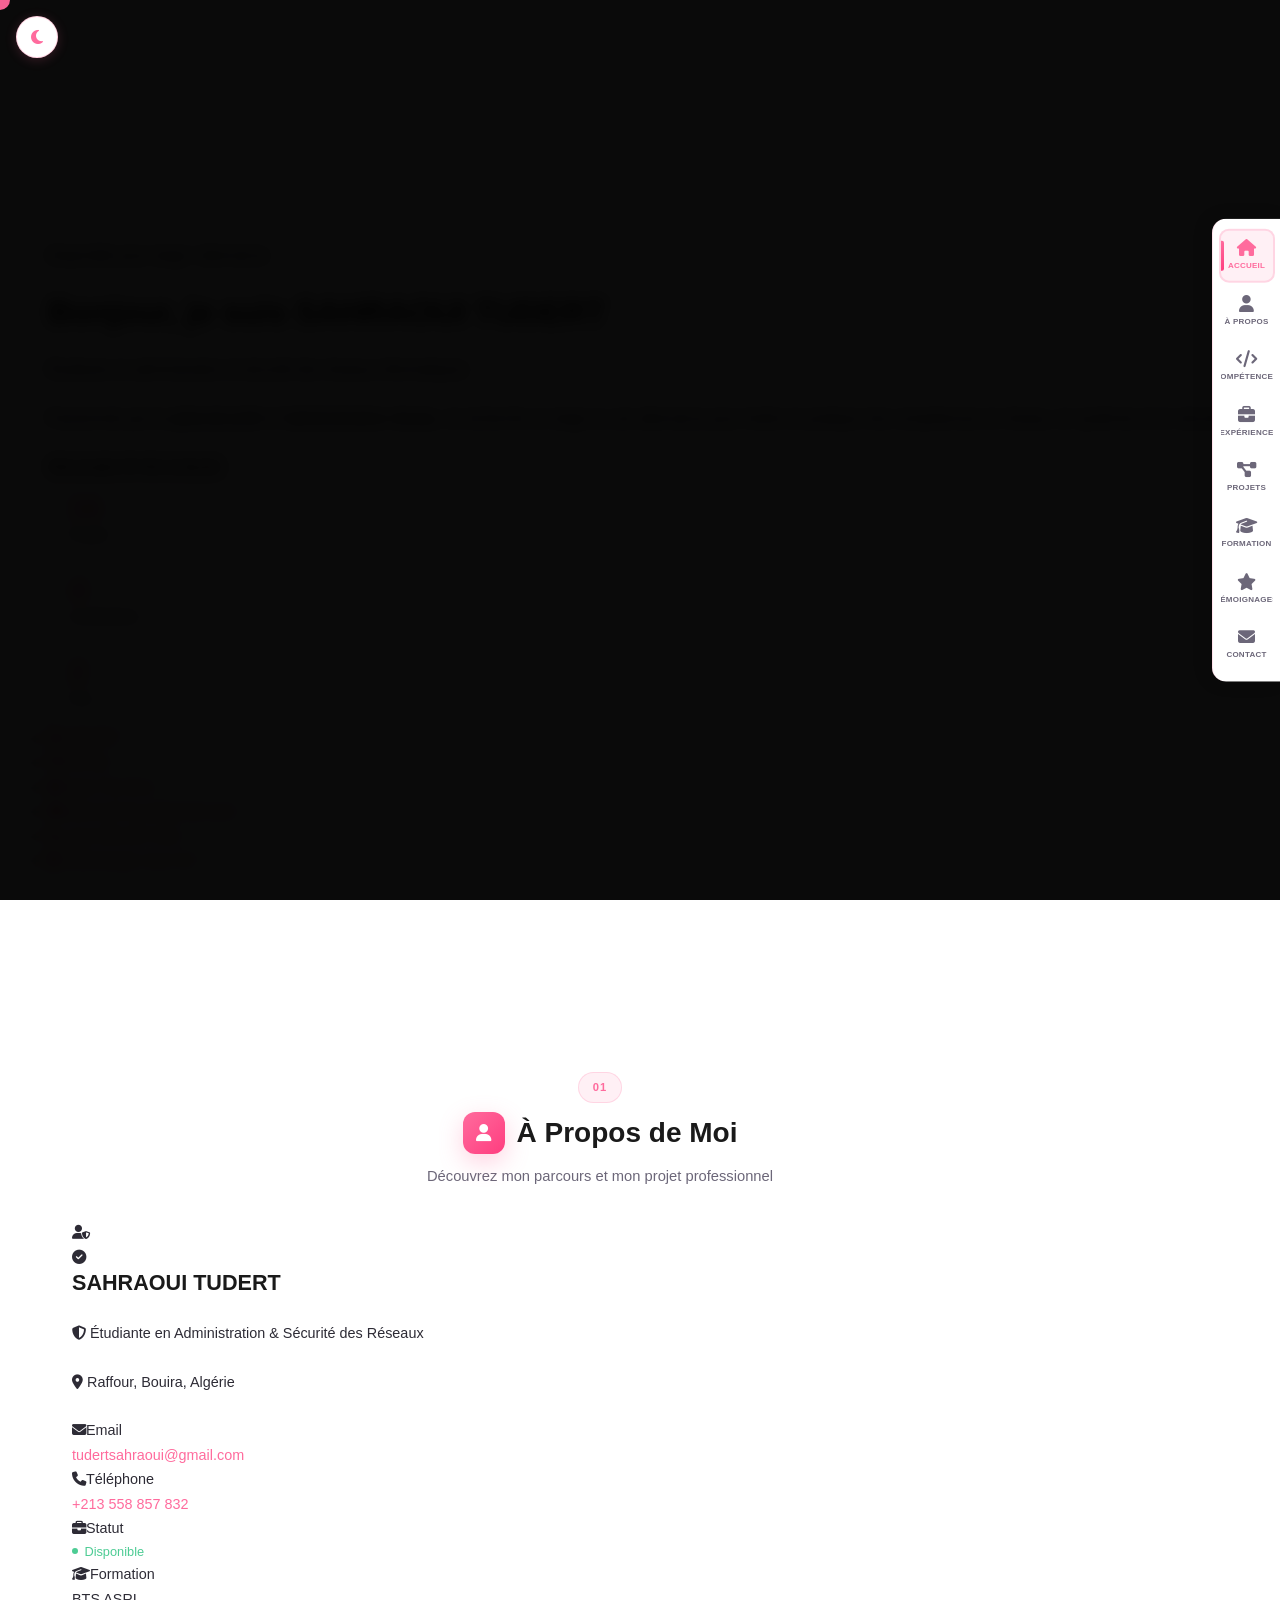
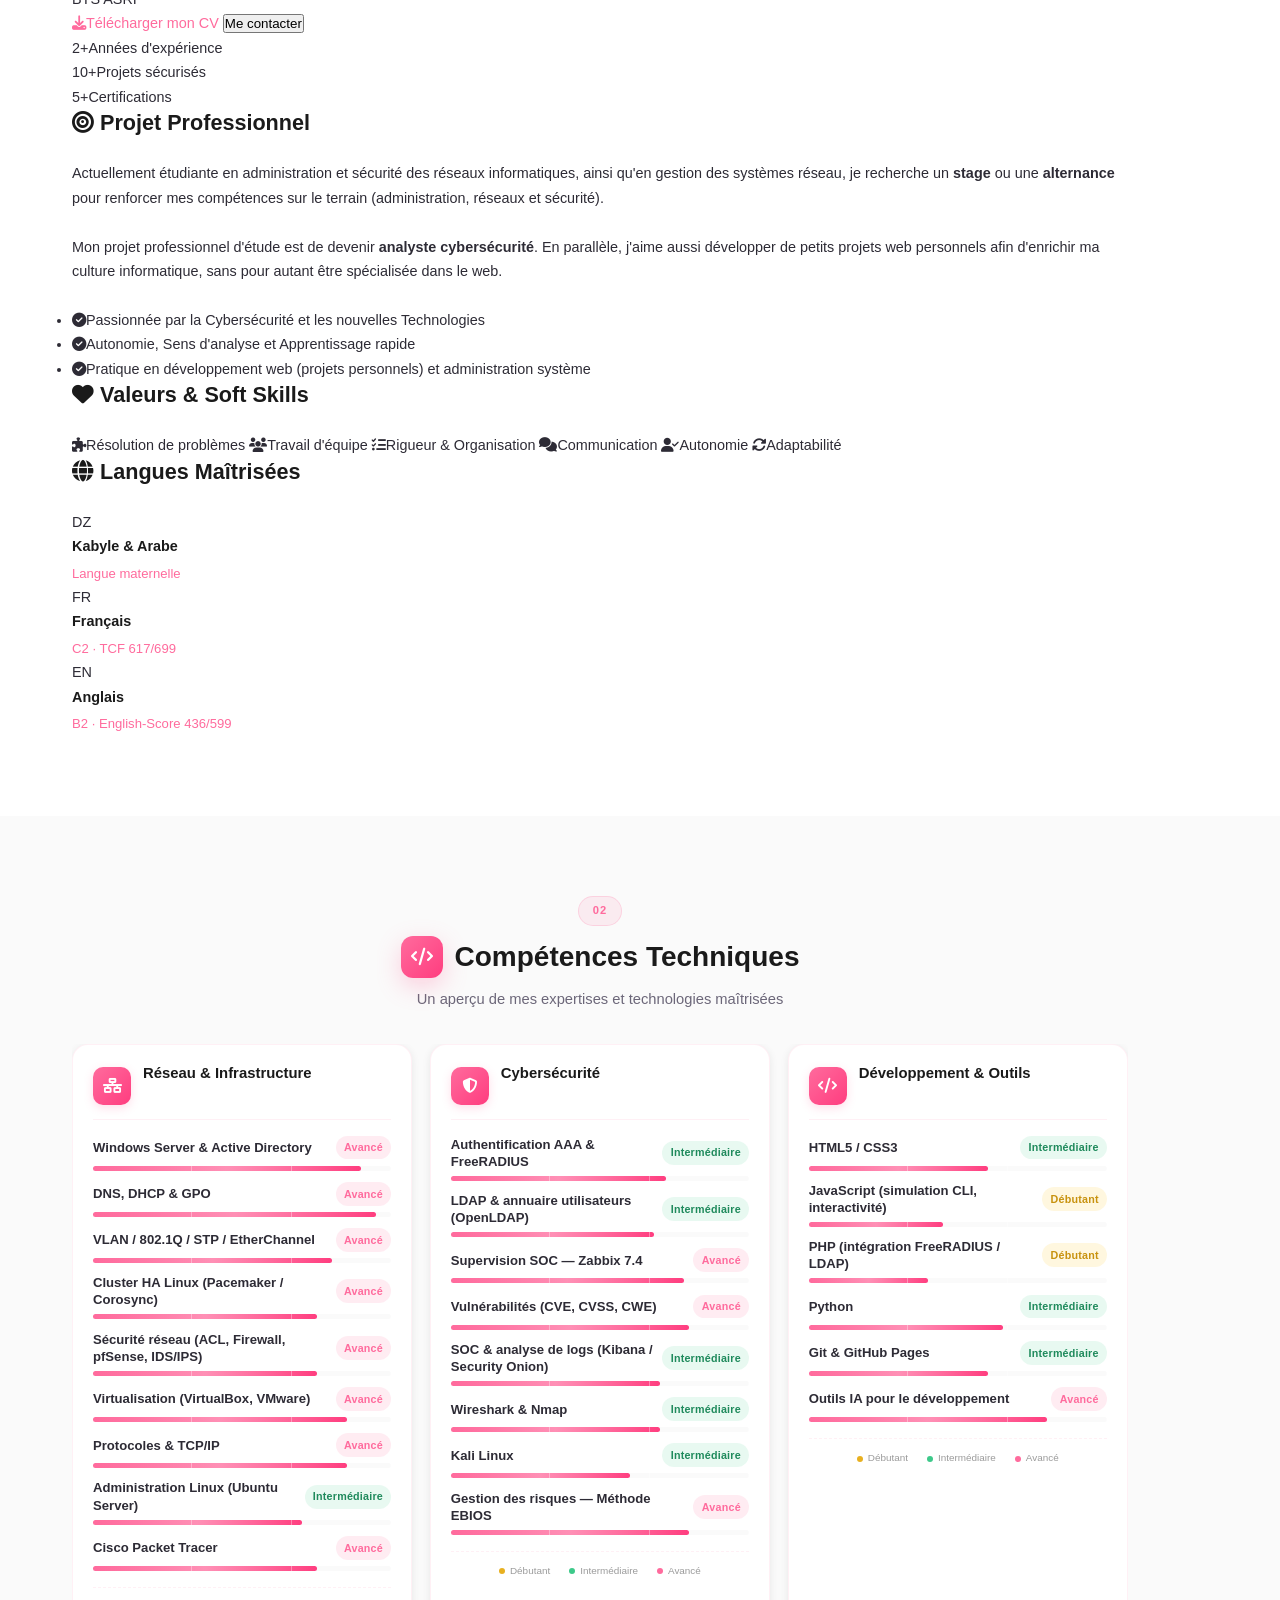
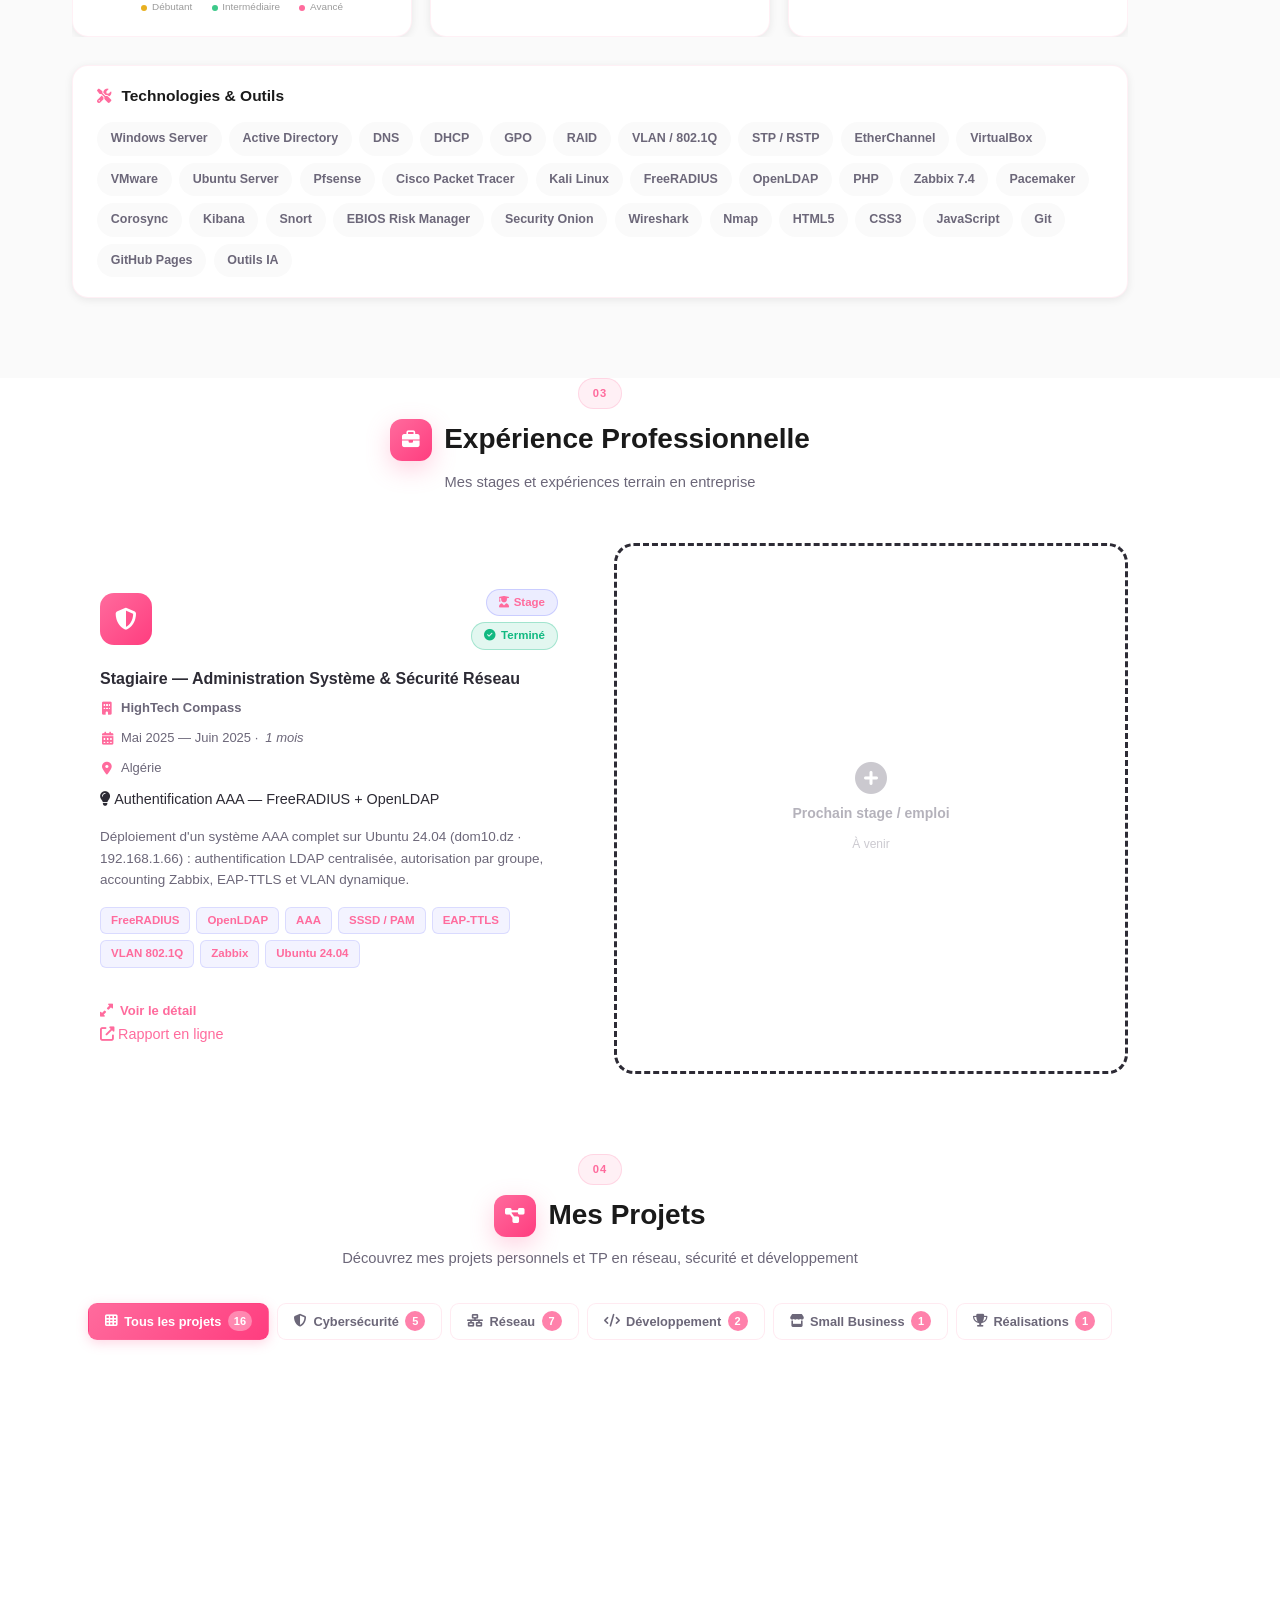
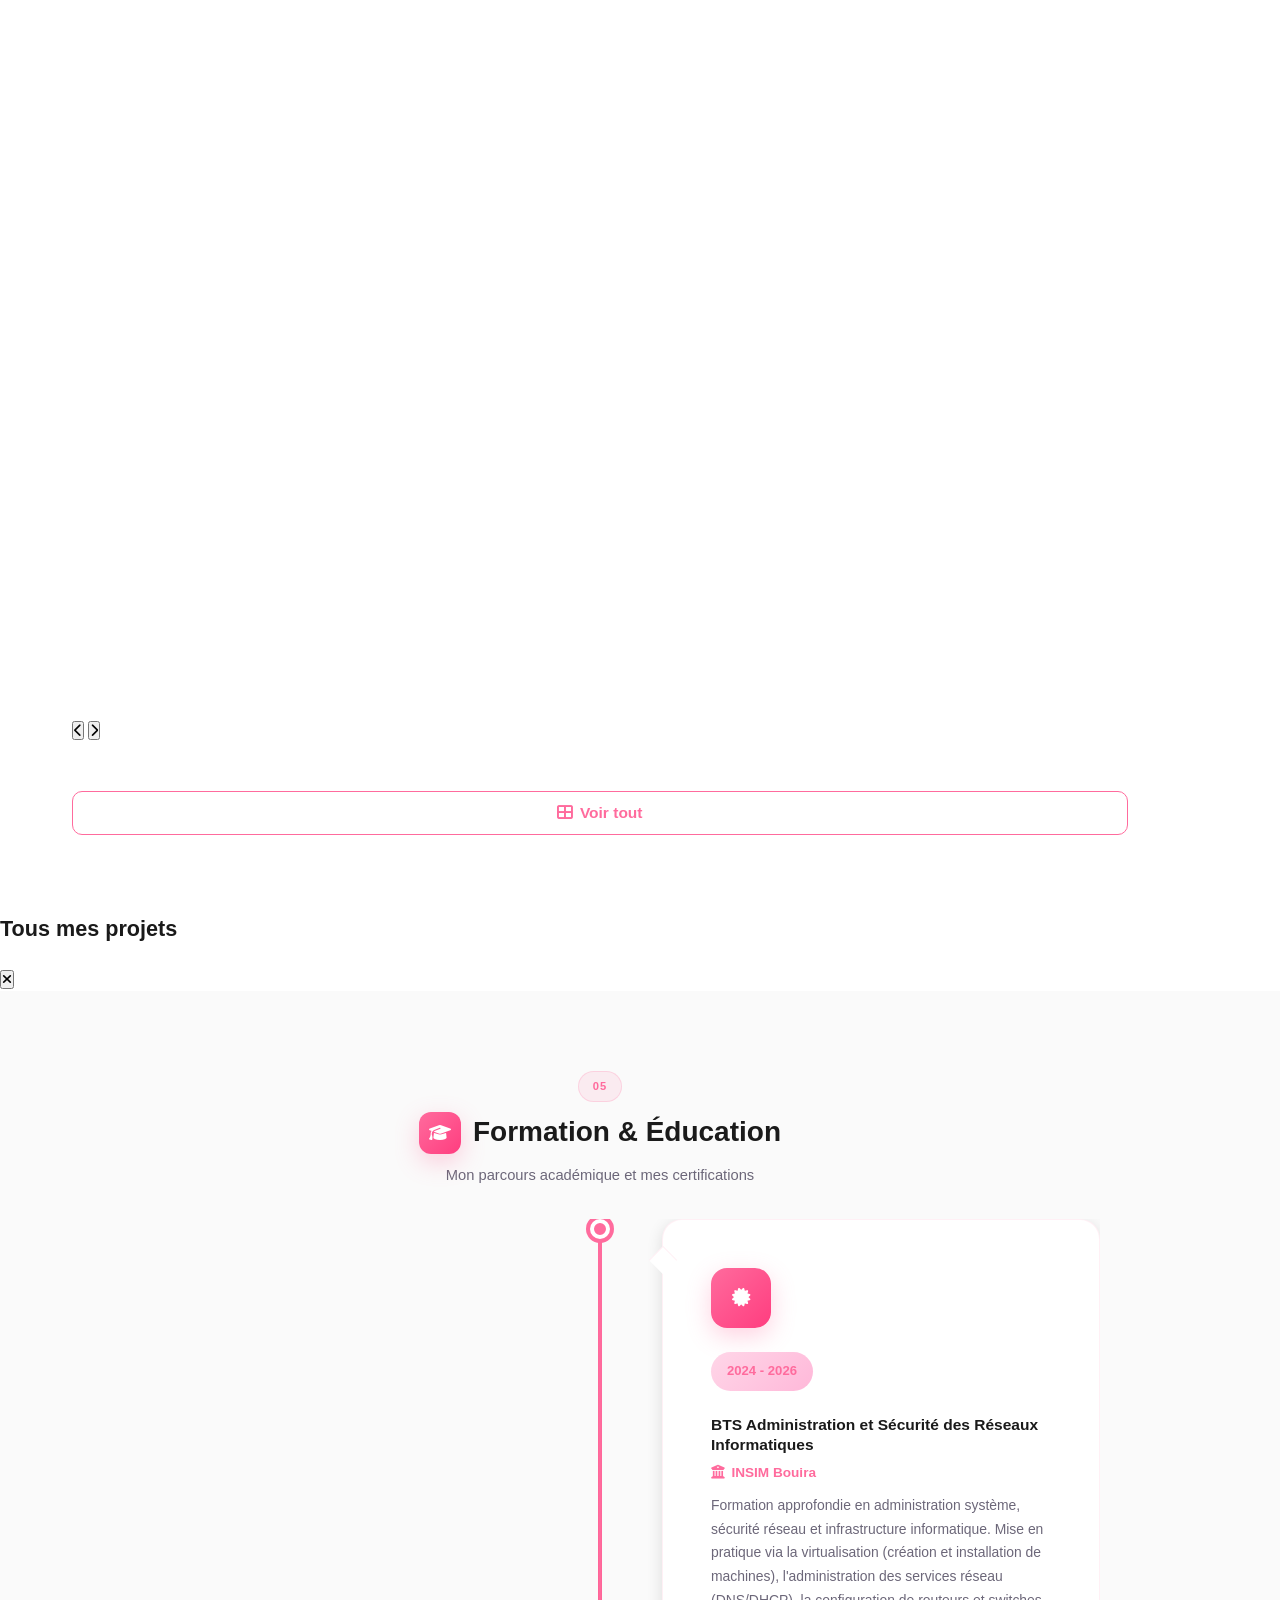
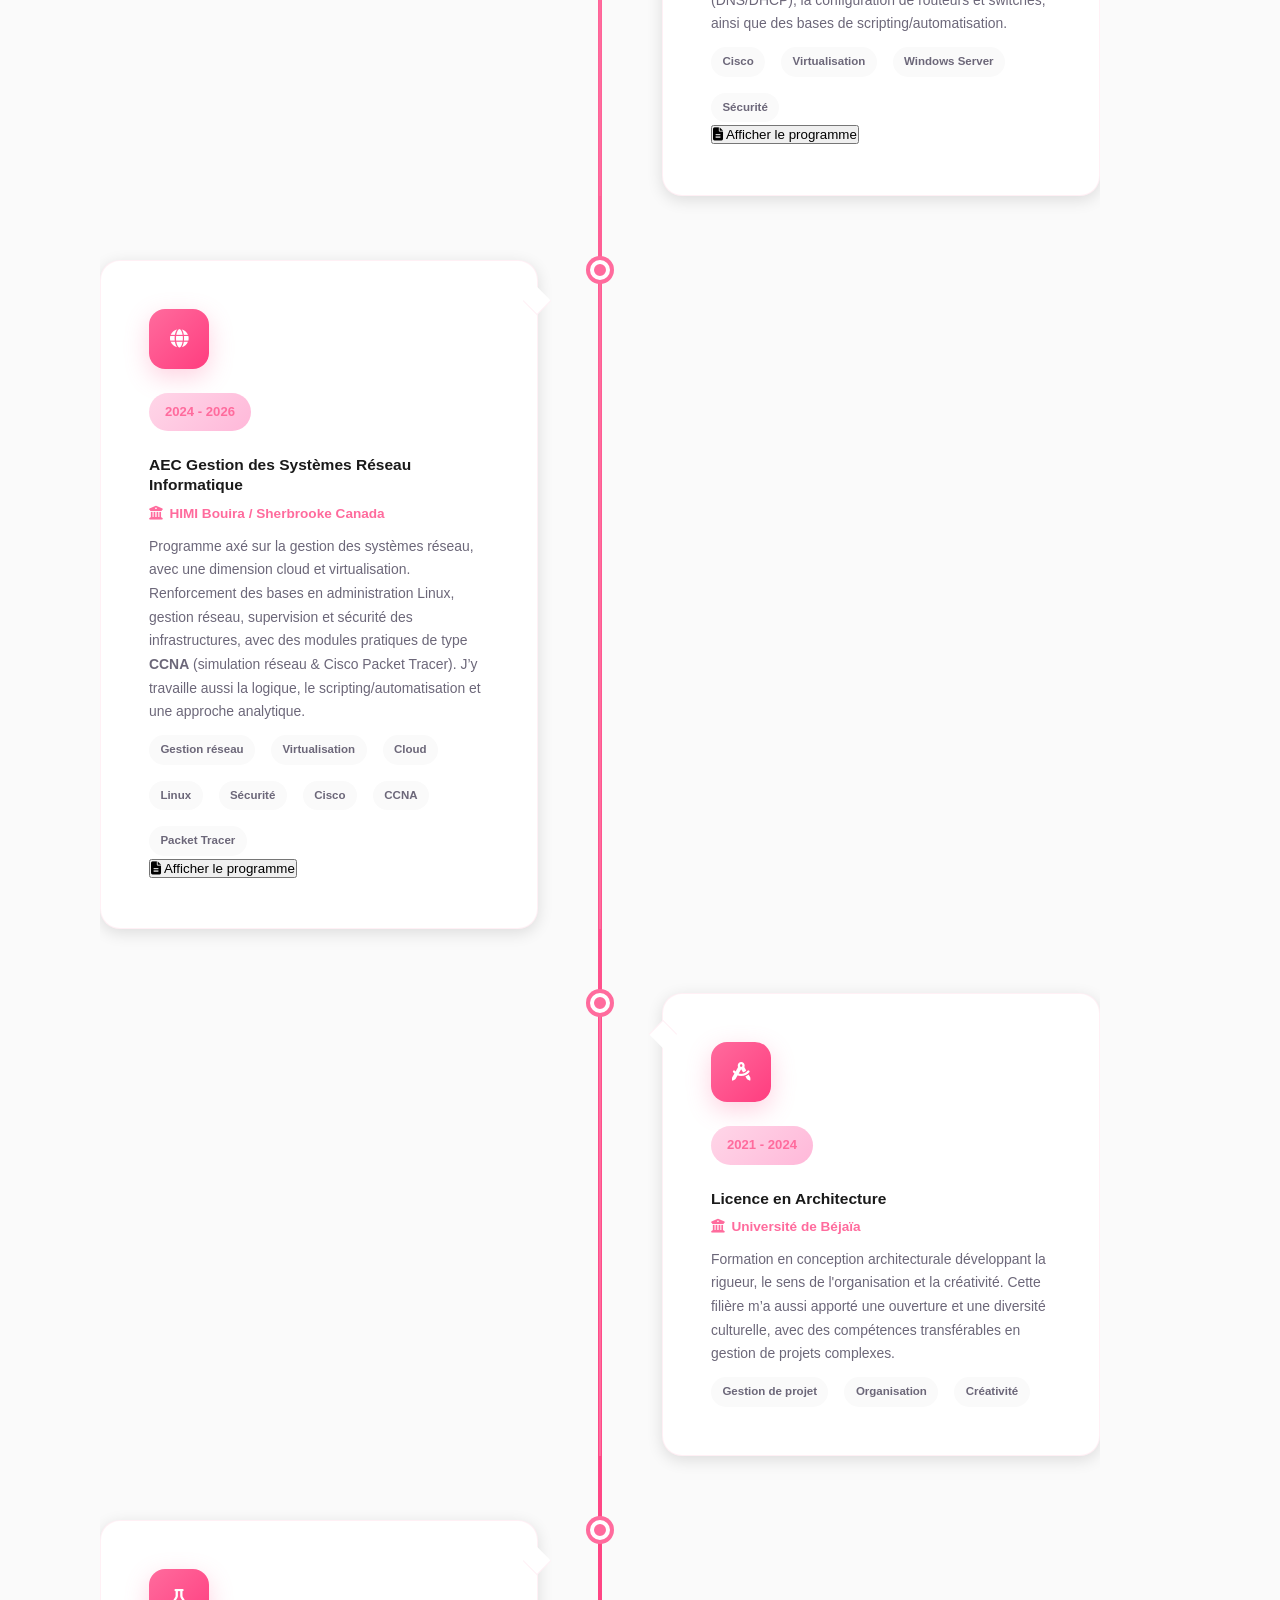
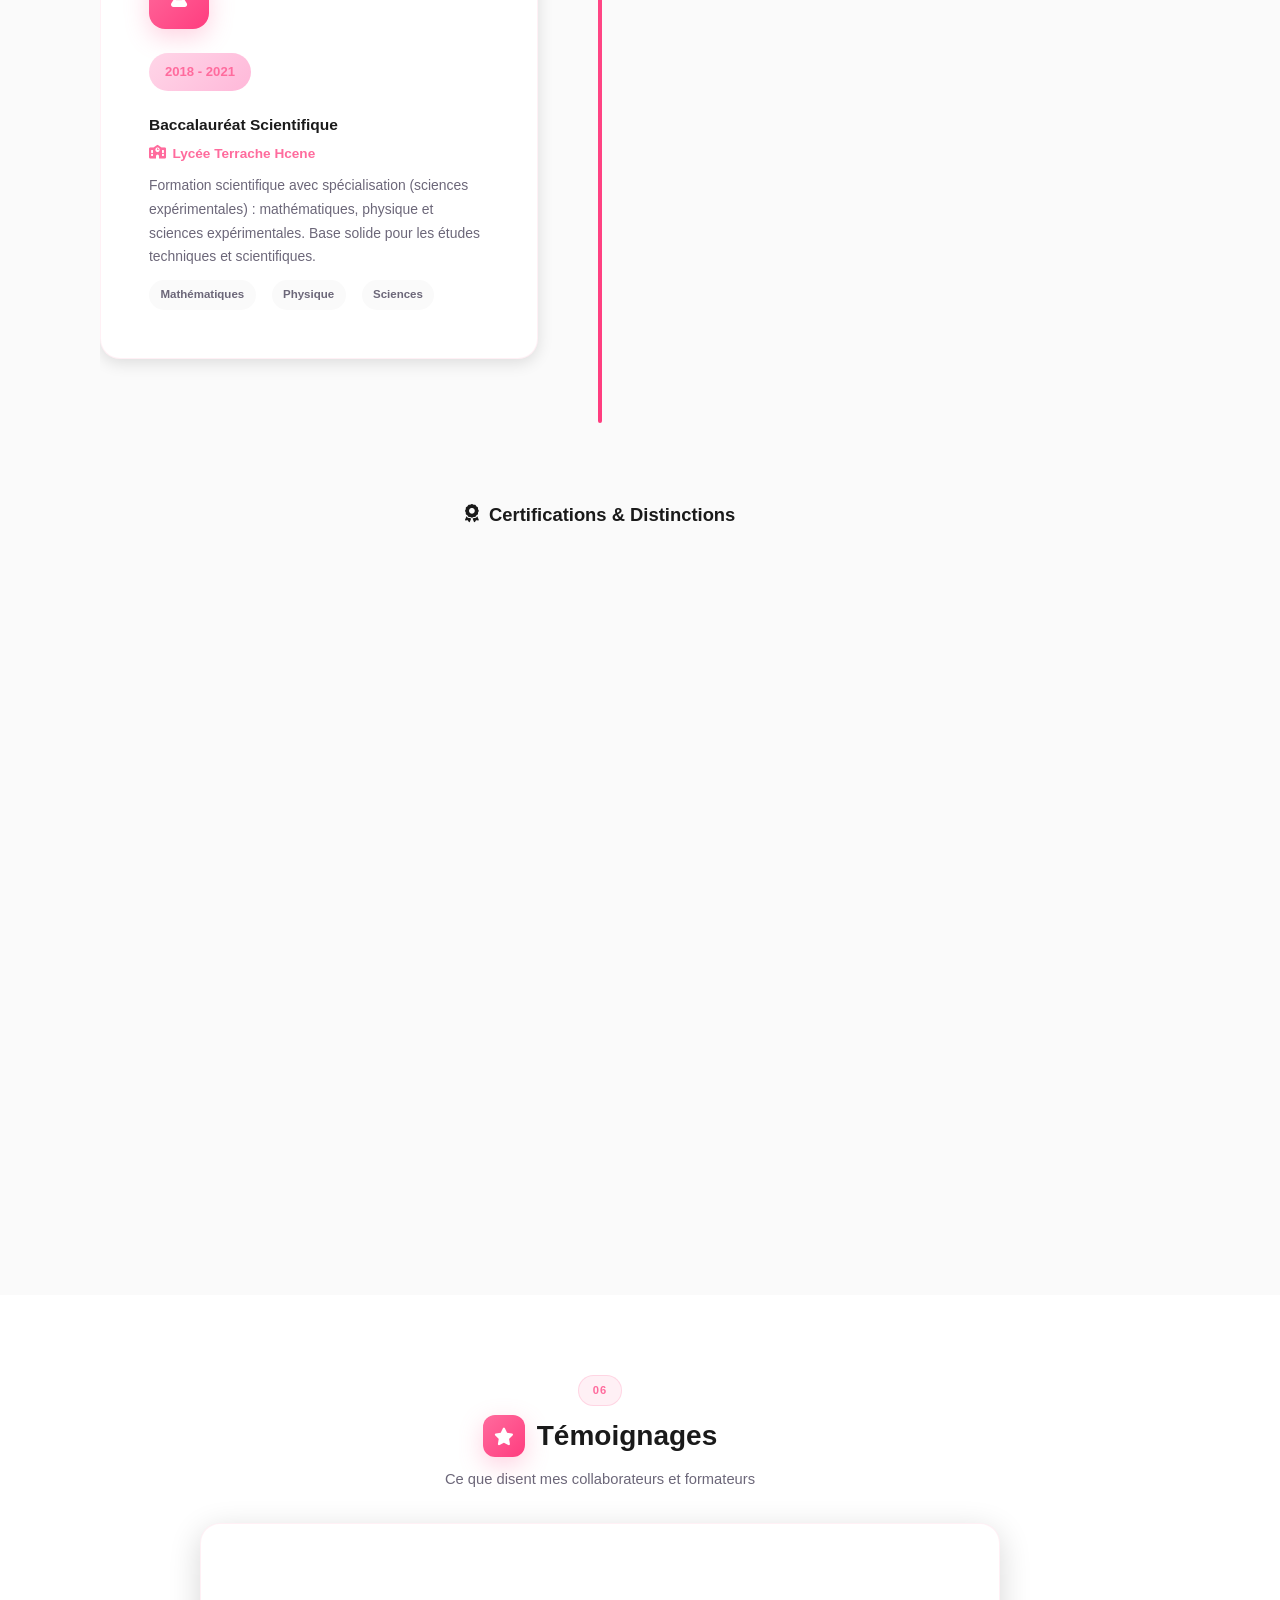
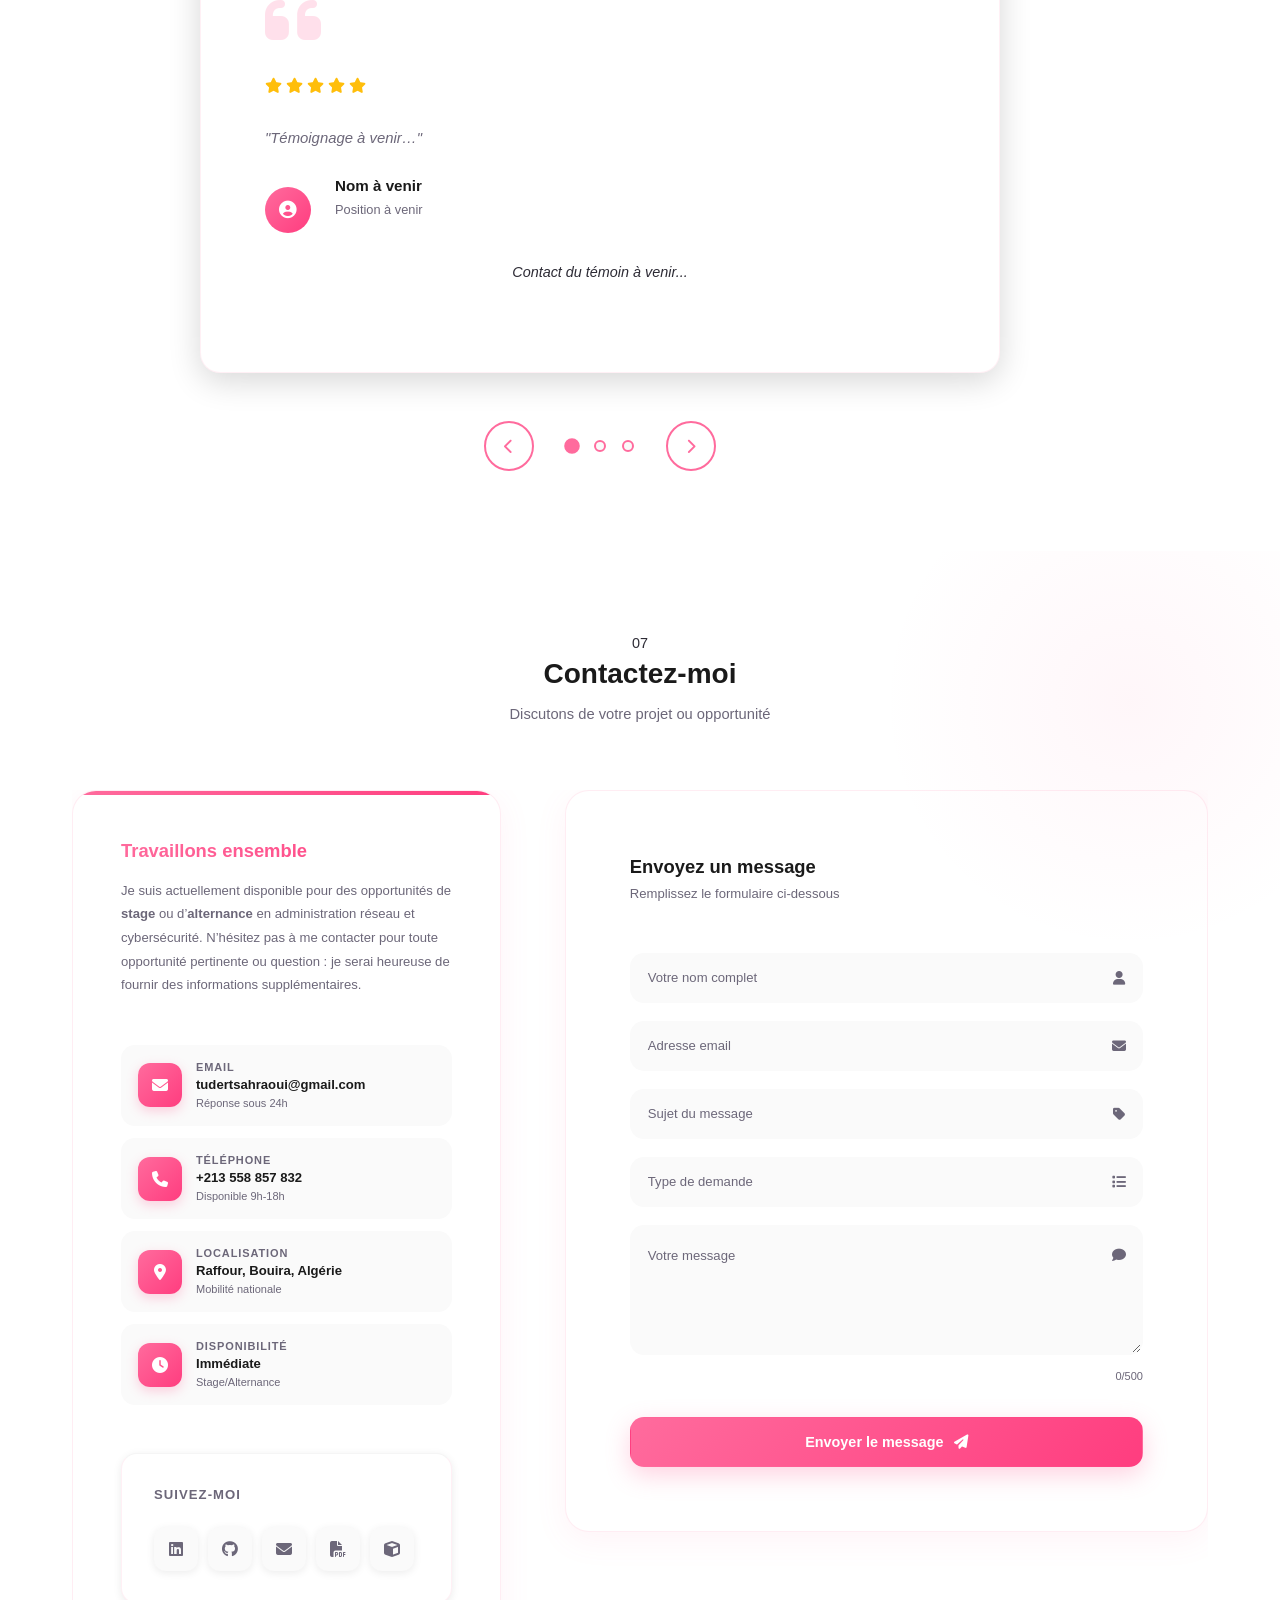
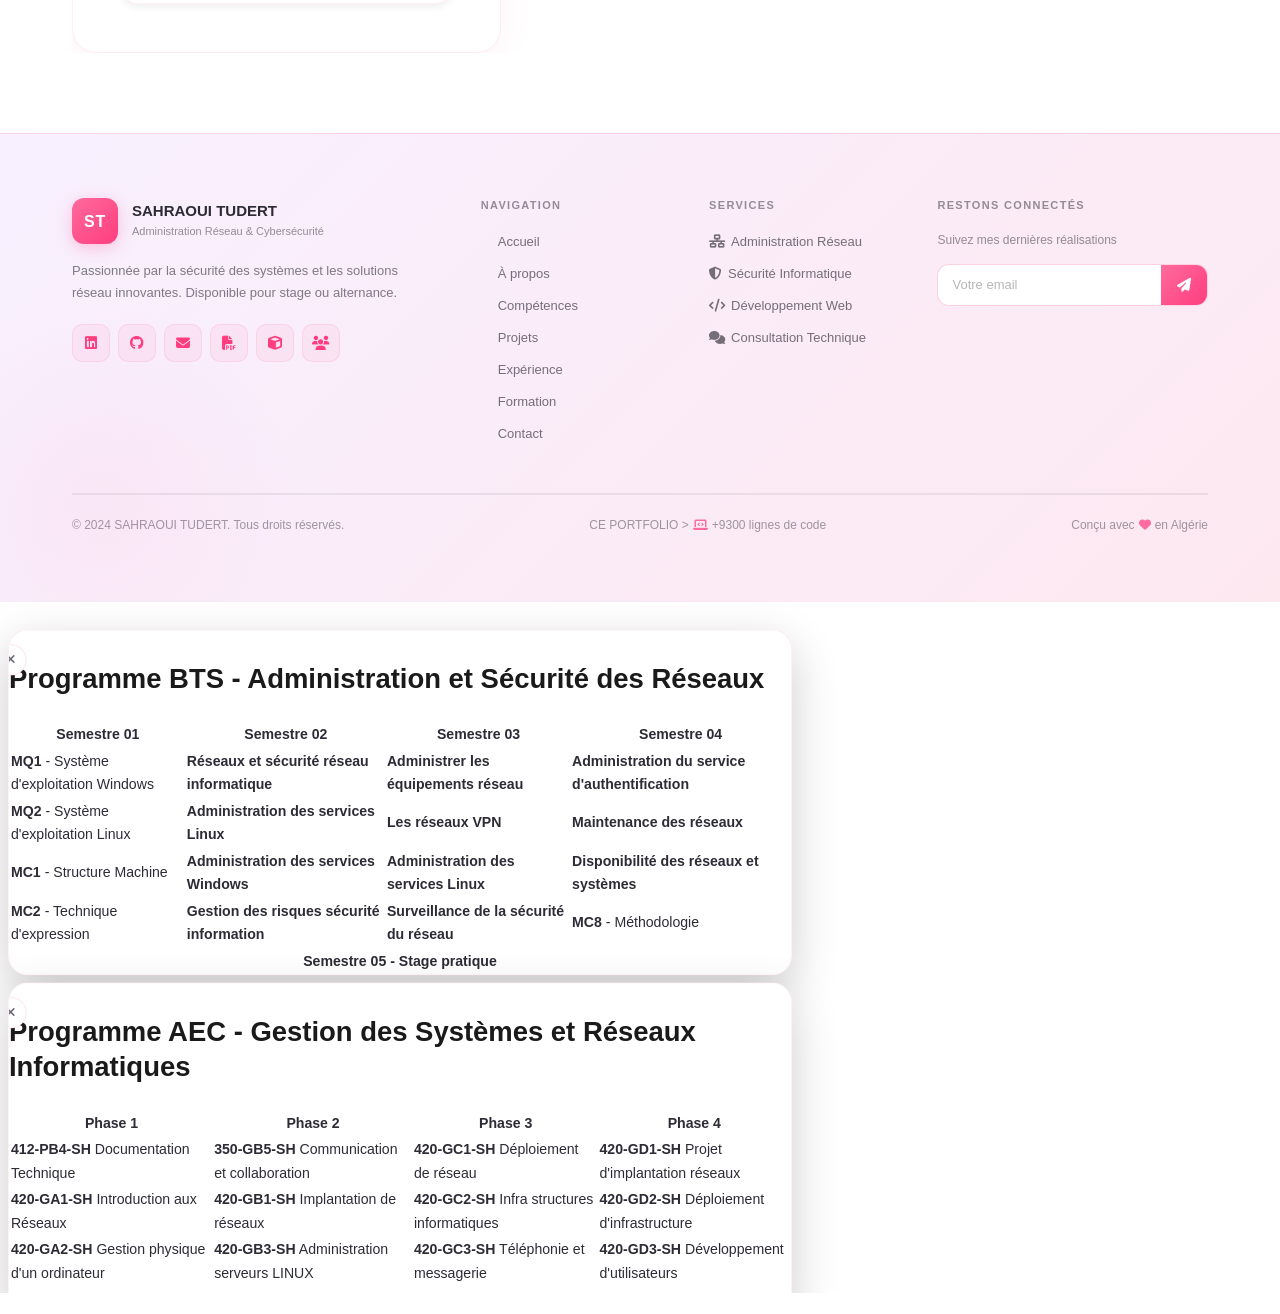
==== commit d46a5d45: "Update index.html" ====
--- a/index.html
+++ b/index.html
@@ -18,37 +18,29 @@
     <!-- Polices -->
     <link rel="preconnect" href="https://fonts.googleapis.com">
     <link rel="preconnect" href="https://fonts.gstatic.com" crossorigin>
-    <link href="https://fonts.googleapis.com/css2?family=Poppins:wght@300;400;500;600;700;800&family=Pacifico&family=Inter:wght@300;400;500;600;700&display=swap" rel="stylesheet">
-    
+    <link href="https://fonts.googleapis.com/css2?family=Manrope:wght@400;500;600;700;800&display=swap" rel="stylesheet">
+    
+    <link href="https://fonts.googleapis.com/css2?family=Caveat:wght@500;600&display=swap" rel="stylesheet">
+
     <!-- Font Awesome -->
     <link rel="stylesheet" href="https://cdnjs.cloudflare.com/ajax/libs/font-awesome/6.5.1/css/all.min.css">
     
-    <!-- AOS Animation -->
-    <link rel="stylesheet" href="https://unpkg.com/aos@2.3.1/dist/aos.css">
-    
     <!-- Styles -->
 
     
     
+    <script>
+        (function () {
+            try {
+                if ((localStorage.getItem('theme') || 'dark') === 'dark') {
+                    document.documentElement.classList.add('theme-dark-boot');
+                }
+            } catch (e) {}
+        })();
+    </script>
     <link rel="stylesheet" href="style.css">
 </head>
 <body>
-    <!-- Préchargeur Premium -->
-    <div class="preloader" id="preloader">
-        <div class="preloader-content">
-            <div class="spinner-container">
-                <div class="spinner"></div>
-                <div class="spinner-ring"></div>
-            </div>
-            <h2 class="preloader-text">SAHRAOUI TUDERT</h2>
-            <p class="preloader-subtitle">Chargement du portfolio...</p>
-            <div class="progress-bar-container">
-                <div class="progress-bar" id="progressBar"></div>
-            </div>
-            <span class="progress-percentage" id="progressPercentage">0%</span>
-        </div>
-    </div>
-    
     <!-- Barre de progression du scroll -->
     <div class="scroll-progress-bar" id="scrollProgressBar"></div>
     
@@ -109,347 +101,159 @@
         </ul>
     </nav>
     
-    <!-- Section Lobby Améliorée -->
+    <!-- Section Accueil -->
     <section class="lobby-section" id="lobby">
-        <div class="lobby-background">
-            <div class="gradient-orb orb-1"></div>
-            <div class="gradient-orb orb-2"></div>
-            <div class="gradient-orb orb-3"></div>
-        </div>
-        
-        <div class="lobby-container">
-            <div class="lobby-content" data-aos="fade-up" data-aos-duration="1000">
-                <!-- Avatar animé -->
-                <div class="lobby-avatar">
-                    <div class="avatar-container">
-                        <div class="avatar-ring"></div>
-                        <div class="avatar-image">
-                            <i class="fas fa-user-shield"></i>
-                        </div>
-                        <div class="avatar-status">
-                            <span class="status-dot"></span>
-                            <span class="status-text">Disponible</span>
-                        </div>
-                    </div>
-                </div>
-                
-                <!-- Titre principal -->
-                <h1 class="lobby-title">
-                    <span class="title-greeting">Bonjour, je suis</span>
-                    <span class="title-lastname">SAHRAOUI TUDERT </span>
-                    
+        <div class="hero-grid">
+
+            <!-- Colonne texte -->
+            <div class="hero-text">
+                <p class="hero-eyebrow"><span class="hero-dot"></span>Disponible pour stage / alternance</p>
+
+                <h1 class="hero-title">
+                    <span class="hero-title-hi">Bonjour, je suis</span>
+                    <span class="hero-title-name">SAHRAOUI TUDERT</span>
                 </h1>
-                
-                <!-- Texte animé -->
-                <div class="lobby-subtitle">
-                    <span class="typing-text">
-                        <span class="typed-text"></span>
-                        <span class="cursor">|</span>
-                    </span>
-                </div>
-                
-                <!-- Description -->
-                <p class="lobby-description">
-                    Passionnée par la <strong>cybersécurité</strong> et l'<strong>administration réseau</strong>, 
-                    je combine compétences techniques et créativité pour concevoir des 
-                    <span class="highlight">solutions sécurisées et innovantes</span>.
+
+                <p class="hero-role">Étudiante en administration et sécurité des réseaux informatiques</p>
+
+                <p class="hero-description">
+                    Passionnée par la <strong>cybersécurité</strong> et l'<strong>administration réseau</strong>.
+                    Je recherche un stage ou une alternance pour mettre en pratique mes compétences
+                    en réseau, en systèmes et en sécurité.
                 </p>
-                
-                <!-- Badges de compétences -->
-                <div class="skills-badges">
-                    <span class="badge badge-primary">
-                        <i class="fas fa-shield-alt"></i>
-                        Cybersécurité
-                    </span>
-                    <span class="badge badge-secondary">
-                        <i class="fas fa-network-wired"></i>
-                        Réseau
-                    </span>
-                    <span class="badge badge-accent">
-                        <i class="fas fa-code"></i>
-                        Développement
-                    </span>
-                </div>
-                
-                <!-- Statistiques rapides -->
-                <div class="quick-stats">
-                    <div class="stat-item" data-aos="fade-up" data-aos-delay="100">
-                        <div class="stat-icon">
-                            <i class="fas fa-project-diagram"></i>
-                        </div>
+
+                <div class="hero-actions">
+                    <button class="btn-hero btn-hero--primary" onclick="scrollToSection('projects')">
+                        <span>Mes projets</span>
+                        <i class="fas fa-arrow-right"></i>
+                    </button>
+                    <button class="btn-hero btn-hero--ghost" onclick="scrollToSection('contact')">
+                        <span>Me contacter</span>
+                    </button>
+                </div>
+            </div>
+
+            <!-- Colonne carte : chiffres + liens -->
+            <aside class="hero-card">
+                <div class="hero-stats">
+                    <div class="stat-item">
                         <div class="stat-content">
                             <span class="stat-number" data-target="16">0</span>
                             <span class="stat-label">Projets</span>
                         </div>
                     </div>
-                    <div class="stat-item" data-aos="fade-up" data-aos-delay="200">
-                        <div class="stat-icon">
-                            <i class="fas fa-certificate"></i>
-                        </div>
+                    <div class="stat-item">
                         <div class="stat-content">
                             <span class="stat-number" data-target="4">0</span>
                             <span class="stat-label">Certifications</span>
                         </div>
                     </div>
-                    <div class="stat-item" data-aos="fade-up" data-aos-delay="300">
-                        <div class="stat-icon">
-                            <i class="fas fa-trophy"></i>
-                        </div>
+                    <div class="stat-item">
                         <div class="stat-content">
                             <span class="stat-number" data-target="1">0</span>
                             <span class="stat-label">Prix</span>
                         </div>
                     </div>
                 </div>
-                
-                <!-- Boutons d'action -->
-                <div class="lobby-actions">
-                    <button class="btn btn-primary btn-lg" onclick="scrollToSection('projects')">
-                        <i class="fas fa-rocket"></i>
-                        <span>Découvrir mes projets</span>
-                        <div class="btn-glow"></div>
-                    </button>
-                    <button class="btn btn-outline btn-lg" onclick="scrollToSection('contact')">
-                        <i class="fas fa-envelope"></i>
-                        <span>Me contacter</span>
-                    </button>
-                </div>
-                
-                <!-- Réseaux sociaux -->
-                <div class="social-links-lobby">
-                    <a href="https://www.linkedin.com/in/tudert-sahraoui-44982235b/" target="_blank" rel="noopener" class="social-link" data-aos="zoom-in" data-aos-delay="400">
-                        <i class="fab fa-linkedin-in"></i>
-                    </a>
-                    <a href="https://github.com/tudertshr" target="_blank" rel="noopener" class="social-link" data-aos="zoom-in" data-aos-delay="500">
-                        <i class="fab fa-github"></i>
-                    </a>
-                    <a href="mailto:tudertsahraoui@gmail.com" class="social-link" data-aos="zoom-in" data-aos-delay="600">
-                        <i class="fas fa-envelope"></i>
-                    </a>
-                    <a href="tel:+213558857832" class="social-link" data-aos="zoom-in" data-aos-delay="700">
-                        <i class="fas fa-phone"></i>
-                    </a>
-                </div>
-            </div>
-            
-            <!-- Indicateur de scroll -->
-            <div class="scroll-indicator" data-aos="fade-up" data-aos-delay="800">
-                <div class="mouse">
-                    <div class="wheel"></div>
-                </div>
-                <p>Faites défiler</p>
-            </div>
+
+                <ul class="hero-links">
+                    <li><a href="https://www.linkedin.com/in/tudert-sahraoui-44982235b/" target="_blank" rel="noopener"><i class="fab fa-linkedin-in"></i><span>LinkedIn</span></a></li>
+                    <li><a href="https://github.com/tudertshr" target="_blank" rel="noopener"><i class="fab fa-github"></i><span>GitHub</span></a></li>
+                    <li><a href="https://profile.hackthebox.com/profile/01a01023-62c1-736a-b44e-5affc9a3e62a" target="_blank" rel="noopener"><i class="fas fa-cube"></i><span>Hack The Box</span></a></li>
+                    <li><a href="mailto:tudertsahraoui@gmail.com"><i class="fas fa-envelope"></i><span>tudertsahraoui@gmail.com</span></a></li>
+                    <li><a href="tel:+213558857832"><i class="fas fa-phone"></i><span>+213 558 857 832</span></a></li>
+                    <li><a href="doc/SAHRAOUI TUDERT CV.pdf" download><i class="fas fa-file-pdf"></i><span>Télécharger mon CV</span></a></li>
+                </ul>
+            </aside>
         </div>
     </section>
     
     <!-- Section À Propos Améliorée -->
+    <!-- Section À Propos — Dossier -->
     <section class="about-section section" id="about">
         <div class="container">
-            <!-- En-tête de section -->
-            <div class="section-header" data-aos="fade-up">
+            <div class="section-header">
                 <span class="section-number">01</span>
-                <h2 class="section-title">
-                    <span class="title-icon"><i class="fas fa-user"></i></span>
-                    À Propos de Moi
-                </h2>
+                <h2 class="section-title"><span class="title-icon"><i class="fas fa-user"></i></span>À Propos de Moi</h2>
                 <p class="section-subtitle">Découvrez mon parcours et mon projet professionnel</p>
             </div>
-            
-            <!-- Grille de profil -->
-            <div class="about-grid">
-                <!-- Carte de profil principale -->
-                <div class="profile-main-card" data-aos="fade-right">
-                    <div class="card-header-gradient"></div>
-                    
-                    <div class="profile-avatar-section">
-                        <div class="avatar-wrapper">
-                            <div class="avatar-bg-animation"></div>
-                            <div class="avatar-img">
-                                <i class="fas fa-user-shield"></i>
-                            </div>
-                            <div class="avatar-badge">
-                                <i class="fas fa-check-circle"></i>
-                            </div>
-                        </div>
-                    </div>
-                    
-                    <div class="profile-info">
-                        <h3 class="profile-name">SAHRAOUI TUDERT</h3>
-                        <p class="profile-role">
-                            <i class="fas fa-shield-alt"></i>
-                            Étudiante en Administration & Sécurité des Réseaux
-                        </p>
-                        <p class="profile-location">
-                            <i class="fas fa-map-marker-alt"></i>
-                            Raffour, Bouira, Algérie
-                        </p>
-                    </div>
-                    
-                    <!-- Informations de contact -->
-                    <div class="contact-info-grid">
-                        <div class="contact-info-item">
-                            <div class="info-icon">
-                                <i class="fas fa-envelope"></i>
-                            </div>
-                            <div class="info-content">
-                                <span class="info-label">Email</span>
-                                <a href="mailto:tudertsahraoui@gmail.com" class="info-value">tudertsahraoui@gmail.com</a>
-                            </div>
-                        </div>
-                        
-                        <div class="contact-info-item">
-                            <div class="info-icon">
-                                <i class="fas fa-phone"></i>
-                            </div>
-                            <div class="info-content">
-                                <span class="info-label">Téléphone</span>
-                                <a href="tel:+213558857832" class="info-value">+213 558 857 832</a>
-                            </div>
-                        </div>
-                        
-                        <div class="contact-info-item">
-                            <div class="info-icon">
-                                <i class="fas fa-briefcase"></i>
-                            </div>
-                            <div class="info-content">
-                                <span class="info-label">Statut</span>
-                                <span class="info-value status-available">
-                                    <span class="status-dot-small"></span>
-                                    Disponible
-                                </span>
-                            </div>
-                        </div>
-                        
-                        <div class="contact-info-item">
-                            <div class="info-icon">
-                                <i class="fas fa-graduation-cap"></i>
-                            </div>
-                            <div class="info-content">
-                                <span class="info-label">Formation</span>
-                                <span class="info-value">BTS ASRI</span>
-                            </div>
-                        </div>
-                    </div>
-                    
-                    <!-- Boutons d'action -->
-                    <div class="profile-actions">
-                        <a href="doc/SAHRAOUI TUDERT CV.pdf" download class="btn btn-primary btn-block">
-                            <i class="fas fa-download"></i>
-                            <span>Télécharger mon CV</span>
+
+            <div class="dossier">
+                <!-- Fiche d'identité -->
+                <div class="dossier-id-card">
+                    <div class="id-card-top">
+                        <div class="id-avatar"><i class="fas fa-user-shield"></i></div>
+                        <div class="id-badge"><i class="fas fa-check-circle"></i></div>
+                    </div>
+                    <h3 class="id-name">SAHRAOUI TUDERT</h3>
+                    <p class="id-role"><i class="fas fa-shield-alt"></i> Étudiante en Administration &amp; Sécurité des Réseaux</p>
+                    <p class="id-location"><i class="fas fa-map-marker-alt"></i> Raffour, Bouira, Algérie</p>
+
+                    <div class="id-divider"></div>
+
+                    <dl class="id-facts">
+                        <div class="id-fact"><dt><i class="fas fa-envelope"></i>Email</dt><dd><a href="mailto:tudertsahraoui@gmail.com">tudertsahraoui@gmail.com</a></dd></div>
+                        <div class="id-fact"><dt><i class="fas fa-phone"></i>Téléphone</dt><dd><a href="tel:+213558857832">+213 558 857 832</a></dd></div>
+                        <div class="id-fact"><dt><i class="fas fa-briefcase"></i>Statut</dt><dd class="status-available"><span class="status-dot-small"></span>Disponible</dd></div>
+                        <div class="id-fact"><dt><i class="fas fa-graduation-cap"></i>Formation</dt><dd>BTS ASRI</dd></div>
+                    </dl>
+
+                    <div class="id-actions">
+                        <a href="doc/SAHRAOUI TUDERT CV.pdf" download class="btn-hero btn-hero--primary btn-hero--block">
+                            <i class="fas fa-download"></i><span>Télécharger mon CV</span>
                         </a>
-                        <button class="btn btn-outline btn-block" onclick="scrollToSection('contact')">
-                            <i class="fas fa-paper-plane"></i>
+                        <button class="btn-hero btn-hero--ghost btn-hero--block" onclick="scrollToSection('contact')">
                             <span>Me contacter</span>
                         </button>
                     </div>
                 </div>
-                
-                <!-- Objectif et compétences clés -->
-                <div class="about-details" data-aos="fade-left">
-                    <!-- Objectif professionnel -->
-                    <div class="objective-card card-premium">
-                        <div class="card-icon">
-                            <i class="fas fa-bullseye"></i>
-                        </div>
-                        <h3 class="card-title">Projet Professionnel</h3>
-                        <p class="card-text">
-                            Actuellement étudiante en administration et sécurité des réseaux informatiques, ainsi qu’en gestion des systèmes réseau,
+
+                <!-- Colonne de droite : objectif + valeurs + langues -->
+                <div class="dossier-main">
+
+                    <div class="dossier-stats">
+                        <div class="dossier-stat"><span class="dossier-stat-num">2+</span><span class="dossier-stat-label">Années d'expérience</span></div>
+                        <div class="dossier-stat"><span class="dossier-stat-num">10+</span><span class="dossier-stat-label">Projets sécurisés</span></div>
+                        <div class="dossier-stat"><span class="dossier-stat-num">5+</span><span class="dossier-stat-label">Certifications</span></div>
+                    </div>
+
+                    <div class="dossier-panel">
+                        <h3 class="dossier-panel-title"><i class="fas fa-bullseye"></i> Projet Professionnel</h3>
+                        <p class="dossier-panel-text">
+                            Actuellement étudiante en administration et sécurité des réseaux informatiques, ainsi qu'en gestion des systèmes réseau,
                             je recherche un <strong>stage</strong> ou une <strong>alternance</strong> pour renforcer mes compétences sur le terrain
                             (administration, réseaux et sécurité).
                             <br><br>
-                            Mon projet professionnel d’étude est de devenir <strong>analyste cybersécurité</strong>.
-                            En parallèle, j’aime aussi développer de petits projets web personnels afin d’enrichir ma culture informatique,
+                            Mon projet professionnel d'étude est de devenir <strong>analyste cybersécurité</strong>.
+                            En parallèle, j'aime aussi développer de petits projets web personnels afin d'enrichir ma culture informatique,
                             sans pour autant être spécialisée dans le web.
                         </p>
-                        <div class="highlights-list">
-                            <div class="highlight-item">
-                                <i class="fas fa-check-circle"></i>
-                                <span>Passionnée par la Cybersécurité et les nouvelles Technologies</span>
-                            </div>
-                            <div class="highlight-item">
-                                <i class="fas fa-check-circle"></i>
-                                <span>Autonomie, Sens d'analyse et Apprentissage rapide</span>
-                            </div>
-                            <div class="highlight-item">
-                                <i class="fas fa-check-circle"></i>
-                                <span>Pratique en développement web (projets personnels) et administration système</span>
-                            </div>
-                        </div>
-                    </div>
-                    
-                    <!-- Valeurs et soft skills -->
-                    <div class="values-card card-premium">
-                        <div class="card-icon">
-                            <i class="fas fa-heart"></i>
-                        </div>
-                        <h3 class="card-title">Valeurs & Soft Skills</h3>
-                        <div class="values-grid">
-                            <div class="value-item">
-                                <div class="value-icon">
-                                    <i class="fas fa-puzzle-piece"></i>
-                                </div>
-                                <span>Résolution de problèmes</span>
-                            </div>
-                            <div class="value-item">
-                                <div class="value-icon">
-                                    <i class="fas fa-users"></i>
-                                </div>
-                                <span>Travail d'équipe</span>
-                            </div>
-                            <div class="value-item">
-                                <div class="value-icon">
-                                    <i class="fas fa-tasks"></i>
-                                </div>
-                                <span>Rigueur & Organisation</span>
-                            </div>
-                            <div class="value-item">
-                                <div class="value-icon">
-                                    <i class="fas fa-comments"></i>
-                                </div>
-                                <span>Communication</span>
-                            </div>
-                            <div class="value-item">
-                                <div class="value-icon">
-                                    <i class="fas fa-user-check"></i>
-                                </div>
-                                <span>Autonomie</span>
-                            </div>
-                            <div class="value-item">
-                                <div class="value-icon">
-                                    <i class="fas fa-sync-alt"></i>
-                                </div>
-                                <span>Adaptabilité</span>
-                            </div>
-                        </div>
-                    </div>
-                    
-                    <!-- Langues parlées -->
-                    <div class="languages-quick-card card-premium">
-                        <div class="card-icon">
-                            <i class="fas fa-globe"></i>
-                        </div>
-                        <h3 class="card-title">Langues Maîtrisées</h3>
-                        <div class="languages-quick-list">
-                            <div class="language-quick-item">
-                                <span class="language-flag">🇩🇿</span>
-                                <div class="language-details">
-                                    <span class="language-name">Kabyle & Arabe</span>
-                                    <span class="language-level">Langue maternelle</span>
-                                </div>
-                            </div>
-                            <div class="language-quick-item">
-                                <span class="language-flag">🇫🇷</span>
-                                <div class="language-details">
-                                    <span class="language-name">Français</span>
-                                    <span class="language-level">C1 - TCF 566/699</span>
-                                </div>
-                            </div>
-                            <div class="language-quick-item">
-                                <span class="language-flag">🇬🇧</span>
-                                <div class="language-details">
-                                    <span class="language-name">Anglais</span>
-                                    <span class="language-level">B2 - BC 436/599</span>
-                                </div>
+                        <ul class="dossier-highlights">
+                            <li><i class="fas fa-check-circle"></i>Passionnée par la Cybersécurité et les nouvelles Technologies</li>
+                            <li><i class="fas fa-check-circle"></i>Autonomie, Sens d'analyse et Apprentissage rapide</li>
+                            <li><i class="fas fa-check-circle"></i>Pratique en développement web (projets personnels) et administration système</li>
+                        </ul>
+                    </div>
+
+                    <div class="dossier-row">
+                        <div class="dossier-panel dossier-panel--values">
+                            <h3 class="dossier-panel-title"><i class="fas fa-heart"></i> Valeurs &amp; Soft Skills</h3>
+                            <div class="value-tags">
+                                <span><i class="fas fa-puzzle-piece"></i>Résolution de problèmes</span>
+                                <span><i class="fas fa-users"></i>Travail d'équipe</span>
+                                <span><i class="fas fa-tasks"></i>Rigueur &amp; Organisation</span>
+                                <span><i class="fas fa-comments"></i>Communication</span>
+                                <span><i class="fas fa-user-check"></i>Autonomie</span>
+                                <span><i class="fas fa-sync-alt"></i>Adaptabilité</span>
+                            </div>
+                        </div>
+
+                        <div class="dossier-panel dossier-panel--languages">
+                            <h3 class="dossier-panel-title"><i class="fas fa-globe"></i> Langues Maîtrisées</h3>
+                            <div class="language-rows">
+                                <div class="language-row"><span class="lang-badge">DZ</span><div><span class="language-name">Kabyle &amp; Arabe</span><span class="language-level">Langue maternelle</span></div></div>
+                                <div class="language-row"><span class="lang-badge">FR</span><div><span class="language-name">Français</span><span class="language-level">C2 · TCF 617/699</span></div></div>
+                                <div class="language-row"><span class="lang-badge">EN</span><div><span class="language-name">Anglais</span><span class="language-level">B2 · English-Score 436/599</span></div></div>
                             </div>
                         </div>
                     </div>
@@ -462,7 +266,7 @@
     <section class="skills-section section section-dark" id="skills">
         <div class="container">
             <!-- En-tête -->
-            <div class="section-header" data-aos="fade-up">
+            <div class="section-header">
                 <span class="section-number">02</span>
                 <h2 class="section-title">
                     <span class="title-icon"><i class="fas fa-code"></i></span>
@@ -474,7 +278,7 @@
             <!-- Grille de compétences -->
             <div class="skills-grid">
                 <!-- Réseau & Infrastructure -->
-                <div class="skill-category-card" data-aos="fade-up" data-aos-delay="100">
+                <div class="skill-category-card">
                     <div class="category-header">
                         <div class="category-icon">
                             <i class="fas fa-network-wired"></i>
@@ -568,7 +372,7 @@
                 </div>
                 
                 <!-- Cybersécurité -->
-                <div class="skill-category-card" data-aos="fade-up" data-aos-delay="200">
+                <div class="skill-category-card">
                     <div class="category-header">
                         <div class="category-icon">
                             <i class="fas fa-shield-alt"></i>
@@ -653,7 +457,7 @@
                 </div>
                 
                 <!-- Développement Web -->
-                <div class="skill-category-card" data-aos="fade-up" data-aos-delay="300">
+                <div class="skill-category-card">
                     <div class="category-header">
                         <div class="category-icon">
                             <i class="fas fa-code"></i>
@@ -722,7 +526,7 @@
             </div>
             
             <!-- Technologies et outils (Tags cloud) -->
-            <div class="technologies-cloud" data-aos="fade-up" data-aos-delay="400">
+            <div class="technologies-cloud">
                 <h3 class="cloud-title">
                     <i class="fas fa-tools"></i>
                     Technologies & Outils
@@ -772,7 +576,7 @@
         <div class="container">
 
             <!-- En-tête -->
-            <div class="section-header" data-aos="fade-up">
+            <div class="section-header">
                 <span class="section-number">03</span>
                 <h2 class="section-title">
                     <span class="title-icon"><i class="fas fa-briefcase"></i></span>
@@ -785,7 +589,8 @@
             <div class="exp-grid" id="expGrid">
 
                 <!-- ─── STAGE 1 : HighTech Compass ─── -->
-                <div class="exp-card" data-aos="fade-up" data-aos-delay="100" onclick="openExpModal('stage-01')">
+                <div class="exp-card" onclick="openExpModal('stage-01')">
+                    <div class="exp-card-cover" style="background-image:url('img/covers/cover-stage.jpg')"></div>
                     <div class="exp-card-header">
                         <div class="exp-logo-wrap">
                             <i class="fas fa-shield-alt"></i>
@@ -850,7 +655,7 @@
                 </div>
 
                 <!-- ─── Placeholder : Ajouter une expérience ─── -->
-                <div class="exp-card exp-card-placeholder" data-aos="fade-up" data-aos-delay="200">
+                <div class="exp-card exp-card-placeholder">
                     <div class="exp-placeholder-inner">
                         <i class="fas fa-plus-circle"></i>
                         <p>Prochain stage / emploi</p>
@@ -879,7 +684,7 @@
     <section class="projects-section section" id="projects">
         <div class="container">
             <!-- En-tête -->
-            <div class="section-header" data-aos="fade-up">
+            <div class="section-header">
                 <span class="section-number">04</span>
                 <h2 class="section-title">
                     <span class="title-icon"><i class="fas fa-project-diagram"></i></span>
@@ -889,7 +694,7 @@
             </div>
             
             <!-- Filtres de projets -->
-            <div class="project-filters" data-aos="fade-up" data-aos-delay="100">
+            <div class="project-filters">
                 <button class="filter-btn active" data-filter="all">
                     <i class="fas fa-th"></i>
                     <span>Tous les projets</span>
@@ -916,26 +721,50 @@
                 </button>
             </div>
             
-            <!-- Grille de projets -->
-            <div class="projects-grid" id="projectsGrid">
-                <!-- Les projets seront injectés dynamiquement via JavaScript -->
+            <!-- Grille de projets (scroll horizontal) -->
+            <div class="projects-scroll-wrapper">
+                <div class="projects-grid" id="projectsGrid">
+                    <!-- Les projets seront injectés dynamiquement via JavaScript -->
+                </div>
+                <div class="projects-nav" role="group" aria-label="Navigation des projets">
+                    <button type="button" class="projects-nav-arrow prev" id="projectsPrevBtn" aria-label="Projets précédents">
+                        <i class="fas fa-chevron-left"></i>
+                    </button>
+                    <button type="button" class="projects-nav-arrow next" id="projectsNextBtn" aria-label="Projets suivants">
+                        <i class="fas fa-chevron-right"></i>
+                    </button>
+                </div>
             </div>
             
-            <!-- Bouton voir plus -->
-            <div class="load-more-container" data-aos="fade-up">
-                <button class="btn btn-outline btn-lg" id="loadMoreBtn">
-                    <i class="fas fa-plus"></i>
-                    <span>Charger plus de projets</span>
+            <!-- Bouton voir tout -->
+            <div class="load-more-container">
+                <button class="btn btn-outline btn-lg" id="viewAllProjectsBtn">
+                    <i class="fas fa-th-large"></i>
+                    <span>Voir tout</span>
                 </button>
             </div>
         </div>
     </section>
+
+    <!-- ── Modal "Voir tout" — grille 4 colonnes ─────────────────── -->
+    <div class="projects-view-all-modal" id="projectsViewAllModal">
+        <div class="projects-view-all-overlay" id="projectsViewAllOverlay"></div>
+        <div class="projects-view-all-wrapper">
+            <div class="projects-view-all-header">
+                <h3>Tous mes projets</h3>
+                <button class="projects-view-all-close" id="projectsViewAllClose">
+                    <i class="fas fa-times"></i>
+                </button>
+            </div>
+            <div class="projects-view-all-grid" id="projectsViewAllGrid"></div>
+        </div>
+    </div>
     
     <!-- Section Formation -->
     <section class="education-section section section-dark" id="education">
         <div class="container">
             <!-- En-tête -->
-            <div class="section-header" data-aos="fade-up">
+            <div class="section-header">
                 <span class="section-number">05</span>
                 <h2 class="section-title">
                     <span class="title-icon"><i class="fas fa-graduation-cap"></i></span>
@@ -947,7 +776,7 @@
             <!-- Timeline de formation -->
             <div class="education-timeline">
                 <!-- Item 1 -->
-                <div class="timeline-item" data-aos="fade-right" data-aos-delay="100">
+                <div class="timeline-item">
                     <div class="timeline-marker">
                         <div class="timeline-dot"></div>
                         <div class="timeline-connector"></div>
@@ -973,11 +802,14 @@
                             <span class="skill-tag-small">Windows Server</span>
                             <span class="skill-tag-small">Sécurité</span>
                         </div>
+                        <button class="btn-program" onclick="openProgramModal('bts')">
+                            <i class="fas fa-file-lines"></i> Afficher le programme
+                        </button>
                     </div>
                 </div>
                 
                 <!-- Item 2 -->
-                <div class="timeline-item" data-aos="fade-left" data-aos-delay="200">
+                <div class="timeline-item">
                     <div class="timeline-marker">
                         <div class="timeline-dot"></div>
                         <div class="timeline-connector"></div>
@@ -1008,11 +840,14 @@
                             <span class="skill-tag-small">CCNA</span>
                             <span class="skill-tag-small">Packet Tracer</span>
                         </div>
+                        <button class="btn-program" onclick="openProgramModal('aec')">
+                            <i class="fas fa-file-lines"></i> Afficher le programme
+                        </button>
                     </div>
                 </div>
                 
                 <!-- Item 3 -->
-                <div class="timeline-item" data-aos="fade-right" data-aos-delay="300">
+                <div class="timeline-item">
                     <div class="timeline-marker">
                         <div class="timeline-dot"></div>
                         <div class="timeline-connector"></div>
@@ -1040,7 +875,7 @@
                 </div>
                 
                 <!-- Item 4 -->
-                <div class="timeline-item" data-aos="fade-left" data-aos-delay="400">
+                <div class="timeline-item">
                     <div class="timeline-marker">
                         <div class="timeline-dot"></div>
                     </div>
@@ -1068,7 +903,7 @@
             </div>
             
             <!-- Certifications -->
-            <div class="certifications-section" data-aos="fade-up" data-aos-delay="500">
+            <div class="certifications-section">
                 <h3 class="certifications-title">
                     <i class="fas fa-award"></i>
                     Certifications & Distinctions
@@ -1126,7 +961,7 @@
     <section class="testimonials-section section" id="testimonials">
         <div class="container">
             <!-- En-tête -->
-            <div class="section-header" data-aos="fade-up">
+            <div class="section-header">
                 <span class="section-number">06</span>
                 <h2 class="section-title">
                     <span class="title-icon"><i class="fas fa-star"></i></span>
@@ -1136,7 +971,7 @@
             </div>
             
   <!-- Slider de témoignages -->
-<div class="testimonials-slider" data-aos="fade-up" data-aos-delay="100">
+<div class="testimonials-slider">
     <div class="testimonials-container" id="testimonialsContainer">
         <!-- Témoignage 1 en attente -->
         <div class="testimonial-card active">
@@ -1250,7 +1085,7 @@
  
             <div class="contact-grid">
                 <!-- Informations de contact -->
-                <div class="contact-info" data-aos="fade-right">
+                <div class="contact-info">
                     <div class="info-card">
                         <h3 class="card-title">Travaillons ensemble</h3>
                         <p class="card-description">
@@ -1321,13 +1156,16 @@
                                 <a href="doc/SAHRAOUI TUDERT CV.pdf" download class="social-link" target="_blank" rel="noopener" title="Télécharger mon CV">
                                     <i class="fas fa-file-pdf"></i>
                                 </a>
+                                <a href="https://profile.hackthebox.com/profile/01a01023-62c1-736a-b44e-5affc9a3e62a" class="social-link" target="_blank" rel="noopener" title="Mon profil Hack The Box" aria-label="Hack The Box">
+                                    <i class="fas fa-cube"></i>
+                                </a>
                             </div>
                         </div>
                     </div>
                 </div>
  
                 <!-- Formulaire -->
-                <div class="contact-form-container" data-aos="fade-left">
+                <div class="contact-form-container">
                     <div class="form-card">
                         <h3 class="form-title">Envoyez un message</h3>
                         <p class="form-subtitle">Remplissez le formulaire ci-dessous</p>
@@ -1426,10 +1264,12 @@
                     </div>
                     <p class="footer-tagline">Passionnée par la sécurité des systèmes et les solutions réseau innovantes. Disponible pour stage ou alternance.</p>
                     <div class="footer-social">
-                        <a href="https://www.linkedin.com/in/tudert-sahraoui-44982235b/" class="social-icon" target="_blank" rel="noopener"><i class="fab fa-linkedin"></i></a>
-                        <a href="https://github.com/tudertshr" class="social-icon" target="_blank" rel="noopener"><i class="fab fa-github"></i></a>
-                        <a href="mailto:tudertsahraoui@gmail.com" class="social-icon"><i class="fas fa-envelope"></i></a>
+                        <a href="https://www.linkedin.com/in/tudert-sahraoui-44982235b/" class="social-icon" target="_blank" rel="noopener" title="LinkedIn"><i class="fab fa-linkedin"></i></a>
+                        <a href="https://github.com/tudertshr" class="social-icon" target="_blank" rel="noopener" title="GitHub"><i class="fab fa-github"></i></a>
+                        <a href="mailto:tudertsahraoui@gmail.com" class="social-icon" title="Email"><i class="fas fa-envelope"></i></a>
                         <a href="doc/SAHRAOUI TUDERT CV.pdf" download class="social-icon" target="_blank" rel="noopener" title="Télécharger mon CV"><i class="fas fa-file-pdf"></i></a>
+                        <a href="https://profile.hackthebox.com/profile/01a01023-62c1-736a-b44e-5affc9a3e62a" class="social-icon" target="_blank" rel="noopener" title="HackTheBox Profile"><i class="fas fa-cube"></i></a>
+                        <a href="https://app.hackthebox.com/public/teams/9699" class="social-icon" target="_blank" rel="noopener" title="Team ASRIX"><i class="fas fa-users"></i></a>
                     </div>
                 </div>
  
@@ -1451,10 +1291,10 @@
                 <div class="footer-services">
                     <h4>Services</h4>
                     <ul>
-                        <li>Administration Réseau</li>
-                        <li>Sécurité Informatique</li>
-                        <li>Développement Web</li>
-                        <li>Consultation Technique</li>
+                        <li><i class="fas fa-network-wired"></i> Administration Réseau</li>
+                        <li><i class="fas fa-shield-halved"></i> Sécurité Informatique</li>
+                        <li><i class="fas fa-code"></i> Développement Web</li>
+                        <li><i class="fas fa-comments"></i> Consultation Technique</li>
                     </ul>
                 </div>
  
@@ -1494,8 +1334,107 @@
     </div>
 </div>
 
-    <!-- AOS Animation -->
-    <script src="https://unpkg.com/aos@2.3.1/dist/aos.js"></script>
+<!-- MODAL PROGRAMME BTS -->
+<div class="program-modal" id="programModalBTS">
+    <div class="modal-overlay" onclick="closeProgramModal('bts')"></div>
+    <div class="modal-content-wrapper program-wrapper">
+        <button class="modal-close-btn" onclick="closeProgramModal('bts')">
+            <i class="fas fa-times"></i>
+        </button>
+        <div class="program-modal-content">
+            <h2>Programme BTS - Administration et Sécurité des Réseaux</h2>
+            <div class="program-table-container">
+                <table class="program-table">
+                    <thead>
+                        <tr>
+                            <th>Semestre 01</th>
+                            <th>Semestre 02</th>
+                            <th>Semestre 03</th>
+                            <th>Semestre 04</th>
+                        </tr>
+                    </thead>
+                    <tbody>
+                        <tr>
+                            <td><strong>MQ1</strong> - Système d'exploitation Windows</td>
+                            <td><strong>Réseaux et sécurité réseau informatique</strong></td>
+                            <td><strong>Administrer les équipements réseau</strong></td>
+                            <td><strong>Administration du service d'authentification</strong></td>
+                        </tr>
+                        <tr>
+                            <td><strong>MQ2</strong> - Système d'exploitation Linux</td>
+                            <td><strong>Administration des services Linux</strong></td>
+                            <td><strong>Les réseaux VPN</strong></td>
+                            <td><strong>Maintenance des réseaux</strong></td>
+                        </tr>
+                        <tr>
+                            <td><strong>MC1</strong> - Structure Machine</td>
+                            <td><strong>Administration des services Windows</strong></td>
+                            <td><strong>Administration des services Linux</strong></td>
+                            <td><strong>Disponibilité des réseaux et systèmes</strong></td>
+                        </tr>
+                        <tr>
+                            <td><strong>MC2</strong> - Technique d'expression</td>
+                            <td><strong>Gestion des risques sécurité information</strong></td>
+                            <td><strong>Surveillance de la sécurité du réseau</strong></td>
+                            <td><strong>MC8</strong> - Méthodologie</td>
+                        </tr>
+                        <tr>
+                            <td colspan="4" style="text-align: center;"><strong>Semestre 05 - Stage pratique</strong></td>
+                        </tr>
+                    </tbody>
+                </table>
+            </div>
+        </div>
+    </div>
+</div>
+
+<!-- MODAL PROGRAMME AEC -->
+<div class="program-modal" id="programModalAEC">
+    <div class="modal-overlay" onclick="closeProgramModal('aec')"></div>
+    <div class="modal-content-wrapper program-wrapper">
+        <button class="modal-close-btn" onclick="closeProgramModal('aec')">
+            <i class="fas fa-times"></i>
+        </button>
+        <div class="program-modal-content">
+            <h2>Programme AEC - Gestion des Systèmes et Réseaux Informatiques</h2>
+            <div class="program-table-container">
+                <table class="program-table">
+                    <thead>
+                        <tr>
+                            <th>Phase 1</th>
+                            <th>Phase 2</th>
+                            <th>Phase 3</th>
+                            <th>Phase 4</th>
+                        </tr>
+                    </thead>
+                    <tbody>
+                        <tr>
+                            <td><strong>412-PB4-SH</strong> Documentation Technique</td>
+                            <td><strong>350-GB5-SH</strong> Communication et collaboration</td>
+                            <td><strong>420-GC1-SH</strong> Déploiement de réseau</td>
+                            <td><strong>420-GD1-SH</strong> Projet d'implantation réseaux</td>
+                        </tr>
+                        <tr>
+                            <td><strong>420-GA1-SH</strong> Introduction aux Réseaux</td>
+                            <td><strong>420-GB1-SH</strong> Implantation de réseaux</td>
+                            <td><strong>420-GC2-SH</strong> Infra structures informatiques</td>
+                            <td><strong>420-GD2-SH</strong> Déploiement d'infrastructure</td>
+                        </tr>
+                        <tr>
+                            <td><strong>420-GA2-SH</strong> Gestion physique d'un ordinateur</td>
+                            <td><strong>420-GB3-SH</strong> Administration serveurs LINUX</td>
+                            <td><strong>420-GC3-SH</strong> Téléphonie et messagerie</td>
+                            <td><strong>420-GD3-SH</strong> Développement d'utilisateurs</td>
+                        </tr>
+                        <tr>
+                            <td colspan="4" style="text-align: center;"><strong>Phase 5 - Stage en gestion de réseaux</strong></td>
+                        </tr>
+                    </tbody>
+                </table>
+            </div>
+        </div>
+    </div>
+</div>
     
     <!-- Données projets (chargé AVANT script.js) -->
     <script src="PROJET/script.js"></script>
--- a/style.css
+++ b/style.css
@@ -89,22 +89,39 @@
 
 /* Mode sombre */
 body.dark {
-    --bg-primary: #0f0d15;
-    --bg-secondary: #1a1525;
-    --bg-tertiary: #2d2a3a;
-    --bg-card: #1f1c2c;
-    
-    --text-primary: #f5e9f0;
-    --text-secondary: #b8a9c9;
-    --text-light: #8a7a99;
-    
-    --color-primary: #ff8fb3;
-    --color-accent: #3a2d3f;
-    
-    --shadow-sm: 0 2px 8px rgba(0, 0, 0, 0.3);
-    --shadow-md: 0 4px 16px rgba(0, 0, 0, 0.4);
-    --shadow-lg: 0 8px 32px rgba(0, 0, 0, 0.5);
-    --shadow-xl: 0 16px 48px rgba(0, 0, 0, 0.6);
+    --bg-primary:    #0d0b14;
+    --bg-secondary:  #181424;
+    --bg-tertiary:   #231e31;
+    --bg-card:       #1b1728;
+    --text-primary:   #eae4f2;
+    --text-secondary: #b8aacb;
+    --text-light:     #8f7fa8;
+    --text-dark:      #eae4f2;
+    --color-primary:  #ff8fb3;
+    --color-accent:   #2a1f38;
+    --border-color:   rgba(255,143,179,0.14);
+    --shadow-sm: 0 2px 8px rgba(0,0,0,0.35);
+    --shadow-md: 0 4px 16px rgba(0,0,0,0.45);
+    --shadow-lg: 0 8px 32px rgba(0,0,0,0.55);
+    --shadow-xl: 0 16px 48px rgba(0,0,0,0.65);
+}
+/* Dark: tous les titres lisibles */
+body.dark h1,body.dark h2,body.dark h3,
+body.dark h4,body.dark h5,body.dark h6 { color: var(--text-primary) !important; }
+body.dark p,body.dark li { color: var(--text-secondary); }
+body.dark .card-title,body.dark .profile-name,body.dark .timeline-title,
+body.dark .cloud-title,body.dark .category-title,body.dark .section-title,
+body.dark .certifications-title,body.dark .author-name,
+body.dark .project-card-title,body.dark .language-name,
+body.dark .value-item span, body.dark .info-value { color: var(--text-primary) !important; }
+body.dark .contact-info-item,body.dark .highlight-item,
+body.dark .language-quick-item,body.dark .value-item {
+    background: rgba(255,143,179,0.05);
+}
+body.dark .card-premium,body.dark .profile-main-card,
+body.dark .skill-category-card,body.dark .technologies-cloud,
+body.dark .certification-card,body.dark .stat-item {
+    border-color: rgba(255,143,179,0.12);
 }
 
 /* ==================== RESET & BASE ==================== */
@@ -124,7 +141,7 @@
 
 body {
     font-family: var(--font-primary);
-    font-size: var(--font-size-base);
+    font-size: 0.9rem;
     line-height: 1.7;
     color: var(--text-primary);
     background-color: var(--bg-primary);
@@ -156,12 +173,12 @@
     color: var(--text-primary);
 }
 
-h1 { font-size: var(--font-size-5xl); }
-h2 { font-size: var(--font-size-4xl); }
-h3 { font-size: var(--font-size-3xl); }
-h4 { font-size: var(--font-size-2xl); }
-h5 { font-size: var(--font-size-xl); }
-h6 { font-size: var(--font-size-lg); }
+h1 { font-size: 2rem; }
+h2 { font-size: 1.75rem; }
+h3 { font-size: 1.35rem; }
+h4 { font-size: 1.15rem; }
+h5 { font-size: 1rem; }
+h6 { font-size: 0.9rem; }
 
 p {
     margin-bottom: var(--spacing-md);
@@ -207,14 +224,16 @@
 
 .section-number {
     display: inline-block;
-    font-size: var(--font-size-sm);
+    font-size: 0.7rem;
     font-weight: 700;
     color: var(--color-primary);
-    background: var(--gradient-accent);
-    padding: 0.5rem 1rem;
+    background: rgba(255,107,157,0.1);
+    border: 1px solid rgba(255,107,157,0.2);
+    padding: 0.3rem 0.85rem;
     border-radius: var(--border-radius-full);
-    margin-bottom: var(--spacing-sm);
-    letter-spacing: 2px;
+    margin-bottom: 0.6rem;
+    letter-spacing: 0.1em;
+    text-transform: uppercase;
 }
 
 .section-title {
@@ -227,23 +246,93 @@
 }
 
 .title-icon {
-    width: 60px;
-    height: 60px;
+    width: 42px;
+    height: 42px;
+    flex-shrink: 0;
     display: flex;
     align-items: center;
     justify-content: center;
     background: var(--gradient-primary);
-    border-radius: var(--border-radius-lg);
+    border-radius: 12px;
     color: white;
-    font-size: var(--font-size-2xl);
+    font-size: 1.1rem;
     box-shadow: var(--shadow-primary);
 }
 
 .section-subtitle {
-    font-size: var(--font-size-lg);
+    font-size: 0.92rem;
     color: var(--text-secondary);
-    max-width: 700px;
+    max-width: 640px;
     margin: 0 auto;
+    line-height: 1.65;
+}
+
+/* ==================== BOUTON THÈME ==================== */
+/* ==================== BOUTON THÈME ==================== */
+
+.theme-toggle-btn {
+    position: fixed;
+    top: 1rem;
+    left: 1rem;
+    bottom: auto;
+    right: auto;
+
+    width: 42px;
+    height: 42px;
+
+    background: var(--bg-card);
+    border: 1.5px solid rgba(255,107,157,0.3);
+    border-radius: 50%;
+
+    display: flex;
+    align-items: center;
+    justify-content: center;
+
+    cursor: pointer;
+    z-index: 99999;
+
+    box-shadow: 0 2px 12px rgba(255,107,157,0.18);
+    transition: all 0.25s ease;
+}
+
+.theme-toggle-btn:hover {
+    background: rgba(255,107,157,0.1);
+    border-color: var(--color-primary);
+    box-shadow: 0 4px 18px rgba(255,107,157,0.28);
+    transform: rotate(20deg) scale(1.05);
+}
+
+body.dark .theme-toggle-btn {
+    background: var(--bg-card);
+    border-color: rgba(255,143,179,0.3);
+    box-shadow: 0 2px 12px rgba(0,0,0,0.3);
+}
+
+.theme-toggle-btn i {
+    position: absolute;
+    font-size: 1rem;
+    color: var(--color-primary);
+    transition: opacity 0.2s ease, transform 0.25s ease;
+}
+
+.theme-toggle-btn .fa-moon {
+    opacity: 1;
+    transform: rotate(0deg);
+}
+
+.theme-toggle-btn .fa-sun {
+    opacity: 0;
+    transform: rotate(90deg);
+}
+
+body.dark .theme-toggle-btn .fa-moon {
+    opacity: 0;
+    transform: rotate(-90deg);
+}
+
+body.dark .theme-toggle-btn .fa-sun {
+    opacity: 1;
+    transform: rotate(0deg);
 }
 
 /* ==================== PRÉCHARGEUR ==================== */
@@ -273,9 +362,9 @@
 
 .spinner-container {
     position: relative;
-    width: 100px;
-    height: 100px;
-    margin: 0 auto var(--spacing-lg);
+    width: 72px;
+    height: 72px;
+    margin: 0 auto 1rem;
 }
 
 .spinner {
@@ -306,14 +395,16 @@
 
 .preloader-text {
     font-family: var(--font-heading);
-    font-size: var(--font-size-3xl);
+    font-size: 1.5rem;
     color: var(--color-primary);
-    margin-bottom: var(--spacing-sm);
+    margin-bottom: 0.4rem;
+    font-weight: 600;
 }
 
 .preloader-subtitle {
+    font-size: 0.85rem;
     color: var(--text-secondary);
-    margin-bottom: var(--spacing-lg);
+    margin-bottom: 1rem;
 }
 
 .progress-bar-container {
@@ -334,7 +425,7 @@
 
 .progress-percentage {
     display: block;
-    font-size: var(--font-size-sm);
+    font-size: 0.82rem;
     color: var(--text-secondary);
     font-weight: 600;
 }
@@ -360,7 +451,8 @@
     height: 100%;
     pointer-events: none;
     z-index: var(--z-negative);
-    opacity: 0.15;
+    opacity: 0;          /* lignes blanches supprimées */
+    display: none;
 }
 
 .particle {
@@ -390,14 +482,14 @@
     display: inline-flex;
     align-items: center;
     justify-content: center;
-    gap: var(--spacing-sm);
-    padding: 0.875rem 1.75rem;
-    font-size: var(--font-size-base);
+    gap: 0.4rem;
+    padding: 0.6rem 1.35rem;
+    font-size: 0.875rem;
     font-weight: 600;
     font-family: var(--font-primary);
     text-align: center;
-    border: 2px solid transparent;
-    border-radius: var(--border-radius-lg);
+    border: 1.5px solid transparent;
+    border-radius: 10px;
     cursor: pointer;
     transition: all var(--transition-normal);
     position: relative;
@@ -459,8 +551,8 @@
 }
 
 .btn-lg {
-    padding: 1.125rem 2.25rem;
-    font-size: var(--font-size-lg);
+    padding: 0.75rem 1.75rem;
+    font-size: 0.97rem;
 }
 
 .btn-block {
@@ -484,64 +576,17 @@
     opacity: 0.7;
 }
 
-/* ==================== BOUTON THÈME ==================== */
-.theme-toggle-btn {
-    position: fixed;
-    top: 20px;
-    right: 20px;
-    width: 52px;
-    height: 52px;
-    background: linear-gradient(135deg, #ff6b9d 0%, #ff3d7f 100%) !important;
-    border: none !important;
-    border-radius: 50%;
-    display: flex;
-    align-items: center;
-    justify-content: center;
-    cursor: pointer;
-    z-index: 9999 !important;
-    box-shadow: 0 4px 20px rgba(255, 107, 157, 0.5) !important;
-    transition: transform 0.3s ease, box-shadow 0.3s ease;
-}
-
-.theme-toggle-btn:hover {
-    transform: rotate(180deg) scale(1.12);
-    box-shadow: 0 8px 28px rgba(255, 107, 157, 0.7) !important;
-}
-
-.theme-toggle-btn i {
-    font-size: 1.2rem;
-    color: #fff !important;
-    transition: opacity 0.2s ease, transform 0.3s ease;
-    position: absolute;
-}
-
-.theme-toggle-btn .fa-moon {
-    opacity: 1;
-    transform: rotate(0deg);
-}
-
-.theme-toggle-btn .fa-sun {
-    opacity: 0;
-    transform: rotate(90deg);
-}
-
-body.dark .theme-toggle-btn .fa-moon {
-    opacity: 0;
-    transform: rotate(-90deg);
-}
-
-body.dark .theme-toggle-btn .fa-sun {
-    opacity: 1;
-    transform: rotate(0deg);
+/* Mobile — un peu plus petit, même coin */
+@media (max-width: 768px) {
 }
 
 /* ==================== BOUTON RETOUR EN HAUT ==================== */
 .scroll-to-top {
     position: fixed;
-    bottom: var(--spacing-lg);
-    right: var(--spacing-lg);
-    width: 50px;
-    height: 50px;
+    bottom: 5rem;
+    right: 1.25rem;
+    width: 40px;
+    height: 40px;
     background: var(--gradient-primary);
     color: white;
     border: none;
@@ -552,26 +597,14 @@
     cursor: pointer;
     opacity: 0;
     visibility: hidden;
-    transform: translateY(20px);
-    transition: all var(--transition-normal);
+    transform: translateY(16px);
+    transition: all 0.25s ease;
     z-index: var(--z-fixed);
-    box-shadow: var(--shadow-primary);
-}
-
-.scroll-to-top.visible {
-    opacity: 1;
-    visibility: visible;
-    transform: translateY(0);
-}
-
-.scroll-to-top:hover {
-    transform: translateY(-5px);
-    box-shadow: 0 12px 32px rgba(255, 107, 157, 0.5);
-}
-
-.scroll-to-top i {
-    font-size: var(--font-size-lg);
-}
+    box-shadow: 0 4px 14px rgba(255,107,157,0.35);
+    font-size: 0.9rem;
+}
+.scroll-to-top.visible { opacity:1; visibility:visible; transform:translateY(0); }
+.scroll-to-top:hover { transform: translateY(-3px); box-shadow: 0 8px 22px rgba(255,107,157,0.5); }
 
 /* ==================== NAVIGATION FLOTTANTE ==================== */
 .floating-nav {
@@ -640,7 +673,7 @@
 }
 
 .nav-link i {
-    font-size: var(--font-size-lg);
+    font-size: 0.95rem;
 }
 
 .nav-link span {
@@ -657,12 +690,16 @@
         bottom: auto;
         transform: translateY(-50%);
         background: var(--bg-card);
-        border-left: 2px solid var(--color-primary);
+        border-left: 1.5px solid rgba(255,107,157,0.2);
         border-top: none;
-        box-shadow: -4px 0 20px rgba(0,0,0,0.15);
-        padding: 12px 0;
-        border-radius: 16px 0 0 16px;
-        width: 76px;
+        box-shadow: -3px 0 18px rgba(0,0,0,0.12);
+        padding: 10px 0;
+        border-radius: 14px 0 0 14px;
+        width: 68px;
+    }
+    body.dark .floating-nav {
+        border-left-color: rgba(255,143,179,0.2);
+        background: var(--bg-card);
     }
 
     .nav-menu {
@@ -676,21 +713,28 @@
         flex-direction: column;
         align-items: center;
         justify-content: center;
-        padding: 10px 6px;
-        width: 64px;
-        gap: 4px;
-        border-radius: 12px;
+        padding: 8px 5px;
+        width: 56px;
+        gap: 3px;
+        border-radius: 10px;
         box-shadow: none;
         transform: none !important;
+        border-color: transparent;
     }
 
     .nav-link:hover,
     .nav-link.active {
-        background: var(--color-accent);
-        border-color: var(--color-primary);
+        background: rgba(255,107,157,0.1);
+        border-color: rgba(255,107,157,0.2);
         color: var(--color-primary);
         transform: none !important;
         box-shadow: none;
+    }
+    body.dark .nav-link:hover,
+    body.dark .nav-link.active {
+        background: rgba(255,143,179,0.1);
+        border-color: rgba(255,143,179,0.2);
+        color: #ff8fb3;
     }
 
     .nav-link::before {
@@ -710,68 +754,30 @@
     }
 
     .nav-link i {
-        font-size: 20px;
+        font-size: 17px;
         line-height: 1;
     }
 
     .nav-link span {
-        font-size: 9px;
-        font-weight: 600;
+        font-size: 8px;
+        font-weight: 700;
         display: block;
         white-space: nowrap;
-        letter-spacing: 0.01em;
+        letter-spacing: 0.03em;
+        text-transform: uppercase;
     }
 
     .container {
-        padding-right: calc(var(--spacing-lg) + 84px);
+        padding-right: calc(var(--spacing-lg) + 80px);
     }
 
     .lobby-container {
-        padding-right: calc(var(--spacing-lg) + 84px);
-    }
-}
-/* ==================== BOUTON THÈME RÉVISÉ ==================== */
-.theme-toggle-btn {
-    position: fixed;
-    top: 35px; /* Ajusté pour ne pas coller au bord */
-    right: -5px;
-    width: 50px;
-    height: 50px;
-    background: var(--gradient-primary) !important;
-    border: none !important;
-    border-radius: 50%;
-    display: flex;
-    align-items: center;
-    justify-content: center;
-    cursor: pointer;
-    /* Priorité d'affichage maximale */
-    z-index: 10001 !important; 
-    box-shadow: 0 4px 15px rgba(255, 107, 157, 0.4);
-    transition: all 0.3s cubic-bezier(0.175, 0.885, 0.32, 1.275);
-}
-
-.theme-toggle-btn:hover {
-    transform: scale(1.1) rotate(15deg);
-}
-
-/* Correction de l'alignement des icônes */
-.theme-toggle-btn i {
-    position: absolute;
-    font-size: 1.3rem;
-    color: #ffffff !important;
-    line-height: 1;
-}
-
-/* Responsive : ajustement pour Mobile */
-@media (max-width: 768px) {
-    .theme-toggle-btn {
-        top: 15px;
-        right: 15px;
-        width: 45px;
-        height: 45px;
-    }
-
-}
+        padding-right: calc(var(--spacing-lg) + 80px);
+    }
+
+
+}
+
 
 @media (min-width: 1400px) {
     .container {
@@ -826,8 +832,10 @@
         transform: none !important;
     }
 
-    .nav-link i    { font-size: 18px; }
-    .nav-link span { font-size: 10px; display: block; }
+    .nav-link i    { font-size: 17px; }
+    .nav-link span { font-size: 9px; display: block; font-weight: 700; letter-spacing: 0.03em; text-transform: uppercase; }
+
+
 
     .nav-link::before {
         width: 100%;
@@ -845,7 +853,6 @@
     }
 
     .scroll-to-top  { bottom: 90px; right: 16px; }
-    .theme-toggle-btn { top: 16px; right: 16px; width: 44px; height: 44px; }
 }
 
 /* ==================== OVERFLOW GLOBAL ==================== */
@@ -870,117 +877,76 @@
     justify-content: center;
     position: relative;
     overflow: hidden;
-    padding: var(--spacing-2xl) 0;
+    padding: 6rem 0 4rem;
 }
 
 .lobby-background {
     position: absolute;
-    top: 0;
-    left: 0;
-    width: 100%;
-    height: 100%;
+    inset: 0;
     z-index: var(--z-negative);
     overflow: hidden;
 }
 
+/* Orbs de fond — discrets */
 .gradient-orb {
     position: absolute;
     border-radius: 50%;
-    filter: blur(80px);
-    opacity: 0.3;
-    animation: float-orb 20s infinite ease-in-out;
-}
-
-.orb-1 {
-    width: 500px;
-    height: 500px;
-    background: var(--gradient-primary);
-    top: -250px;
-    left: -250px;
-}
-
-.orb-2 {
-    width: 400px;
-    height: 400px;
-    background: var(--gradient-secondary);
-    bottom: -200px;
-    right: -200px;
-    animation-delay: -5s;
-}
-
-.orb-3 {
-    width: 300px;
-    height: 300px;
-    background: var(--gradient-accent);
-    top: 50%;
-    left: 50%;
-    transform: translate(-50%, -50%);
-    animation-delay: -10s;
-}
+    filter: blur(90px);
+    opacity: 0.18;
+    animation: float-orb 22s infinite ease-in-out;
+}
+.orb-1 { width: 420px; height: 420px; background: var(--gradient-primary); top: -180px; left: -160px; }
+.orb-2 { width: 340px; height: 340px; background: var(--gradient-secondary); bottom: -150px; right: -140px; animation-delay: -7s; }
+.orb-3 { width: 260px; height: 260px; background: var(--gradient-accent); top: 50%; left: 50%; transform: translate(-50%,-50%); animation-delay: -12s; opacity: 0.12; }
 
 @keyframes float-orb {
-    0%, 100% {
-        transform: translate(0, 0) scale(1);
-    }
-    33% {
-        transform: translate(50px, -50px) scale(1.1);
-    }
-    66% {
-        transform: translate(-30px, 30px) scale(0.9);
-    }
+    0%,100% { transform: translate(0,0) scale(1); }
+    33%      { transform: translate(40px,-40px) scale(1.06); }
+    66%      { transform: translate(-25px,25px) scale(0.94); }
 }
 
 .lobby-container {
     width: 100%;
-    max-width: 1000px;
+    max-width: 900px;
     margin: 0 auto;
-    padding: 0 var(--spacing-lg);
+    padding: 0 2rem;
     position: relative;
     z-index: 1;
 }
 
-.lobby-content {
-    text-align: center;
-}
-
-/* Avatar du lobby */
-.lobby-avatar {
-    margin-bottom: var(--spacing-xl);
-}
+.lobby-content { text-align: center; }
+
+/* ── Avatar ── */
+.lobby-avatar { margin-bottom: 1.35rem; }
 
 .avatar-container {
     position: relative;
-    width: 180px;
-    height: 180px;
+    width: 130px;
+    height: 130px;
     margin: 0 auto;
 }
 
 .avatar-ring {
     position: absolute;
-    top: -10px;
-    left: -10px;
-    width: calc(100% + 20px);
-    height: calc(100% + 20px);
-    border: 3px solid var(--color-primary);
+    top: -8px; left: -8px;
+    width: calc(100% + 16px);
+    height: calc(100% + 16px);
+    border: 2px solid var(--color-primary);
     border-radius: 50%;
-    animation: rotate-ring 8s linear infinite;
-}
-
-@keyframes rotate-ring {
-    to { transform: rotate(360deg); }
-}
+    animation: rotate-ring 10s linear infinite;
+    opacity: 0.6;
+}
+
+@keyframes rotate-ring { to { transform: rotate(360deg); } }
 
 .avatar-image {
-    width: 100%;
-    height: 100%;
+    width: 100%; height: 100%;
     background: var(--gradient-primary);
     border-radius: 50%;
-    display: flex;
-    align-items: center;
-    justify-content: center;
+    display: flex; align-items: center; justify-content: center;
     color: white;
-    font-size: 5rem;
-    box-shadow: var(--shadow-xl);
+    font-size: 3.2rem;
+    box-shadow: 0 10px 36px rgba(255,107,157,0.38);
     position: relative;
     overflow: hidden;
 }
@@ -988,298 +954,273 @@
 .avatar-image::before {
     content: '';
     position: absolute;
-    top: 0;
-    left: -100%;
-    width: 100%;
-    height: 100%;
-    background: linear-gradient(90deg, transparent, rgba(255, 255, 255, 0.3), transparent);
-    animation: shine 3s infinite;
-}
-
-@keyframes shine {
-    to { left: 100%; }
-}
-
+    top: 0; left: -100%;
+    width: 100%; height: 100%;
+    background: linear-gradient(90deg, transparent, rgba(255,255,255,0.25), transparent);
+    animation: shine 3.5s infinite;
+}
+@keyframes shine { to { left: 100%; } }
+
+/* Badge "Disponible" */
 .avatar-status {
     position: absolute;
-    bottom: 10px;
-    right: 10px;
+    bottom: -6px;
+    left: 50%;
+    transform: translateX(-50%);
     background: var(--bg-card);
-    padding: 0.5rem 1rem;
-    border-radius: var(--border-radius-full);
-    display: flex;
-    align-items: center;
-    gap: 0.5rem;
-    box-shadow: var(--shadow-lg);
-    border: 2px solid var(--bg-primary);
+    padding: 0.25rem 0.7rem;
+    border-radius: 999px;
+    display: flex; align-items: center; gap: 0.3rem;
+    box-shadow: 0 2px 12px rgba(0,0,0,0.15);
+    border: 1.5px solid rgba(77,204,148,0.35);
+    white-space: nowrap;
+    backdrop-filter: blur(4px);
 }
 
 .status-dot {
-    width: 10px;
-    height: 10px;
+    width: 7px; height: 7px;
     background: var(--color-success);
     border-radius: 50%;
     animation: pulse-dot 2s infinite;
 }
-
 @keyframes pulse-dot {
-    0%, 100% {
-        box-shadow: 0 0 0 0 rgba(77, 204, 148, 0.7);
-    }
-    50% {
-        box-shadow: 0 0 0 10px rgba(77, 204, 148, 0);
-    }
-}
-
-.status-text {
-    font-size: var(--font-size-sm);
-    font-weight: 600;
-    color: var(--text-primary);
-}
-
-/* Titre du lobby */
-.lobby-title {
-    margin-bottom: var(--spacing-lg);
-}
+    0%,100% { box-shadow: 0 0 0 0 rgba(77,204,148,0.6); }
+    50%      { box-shadow: 0 0 0 6px rgba(77,204,148,0); }
+}
+
+.status-text { font-size: 0.72rem; font-weight: 600; color: var(--color-success); }
+
+/* ── Titre ── */
+.lobby-title { margin-bottom: 0.75rem; line-height: 1; }
 
 .title-greeting {
     display: block;
-    font-size: var(--font-size-xl);
-    font-weight: 400;
-    color: var(--text-secondary);
-    margin-bottom: var(--spacing-sm);
+    font-size: 0.72rem;
+    font-weight: 700;
+    color: var(--text-light);
+    letter-spacing: 0.18em;
+    text-transform: uppercase;
+    margin-bottom: 0.5rem;
+}
+/* Séparateur décoratif sous le greeting */
+.title-greeting::after {
+    content: "";
+    display: block;
+    width: 32px;
+    height: 2px;
+    background: var(--gradient-primary);
+    margin: 0.45rem auto 0;
+    border-radius: 2px;
+    opacity: 0.6;
 }
 
 .title-name {
     display: block;
-    font-family: var(--font-heading);
-    font-size: clamp(2.5rem, 8vw, 5rem);
-    font-weight: 400;
+    font-size: clamp(1.8rem, 4vw, 2.6rem);
+    font-weight: 700;
     background: var(--gradient-primary);
     -webkit-background-clip: text;
     -webkit-text-fill-color: transparent;
     background-clip: text;
-    margin-bottom: var(--spacing-sm);
+    line-height: 1.1;
+    margin-bottom: 0.4rem;
+    letter-spacing: 0;
+}
+/* Prénom : Pacifico (même police que le nom) */
+.title-firstname {
+    font-family: 'Pacifico', cursive;
+    font-weight: 400;
+    font-size: clamp(1.3rem, 3vw, 1.9rem);
+    display: block;
+    background: var(--gradient-primary);
+    -webkit-background-clip: text;
+    -webkit-text-fill-color: transparent;
+    background-clip: text;
+    letter-spacing: 0.01em;
+    margin-bottom: 0.05rem;
+    line-height: 1.2;
+}
+/* Nom de famille : Pacifico — plus grand */
+.title-lastname {
+    font-family: 'Pacifico', cursive;
+    font-weight: 400;
+    font-size: clamp(2rem, 4.5vw, 2.9rem);
+    display: block;
+    background: var(--gradient-primary);
+    -webkit-background-clip: text;
+    -webkit-text-fill-color: transparent;
+    background-clip: text;
+    letter-spacing: 0.01em;
+    line-height: 1.1;
 }
 
 .title-accent {
-    display: inline-block;
-    font-size: clamp(2rem, 6vw, 4rem);
-    animation: float 3s ease-in-out infinite;
-}
-
-@keyframes float {
-    0%, 100% { transform: translateY(0); }
-    50% { transform: translateY(-10px); }
-}
-
-/* Texte animé */
-.lobby-subtitle {
-    margin-bottom: var(--spacing-xl);
-    min-height: 60px;
-}
+    display: none; /* emoji infantile supprimé */
+}
+@keyframes float { 0%,100% { transform: translateY(0); } 50% { transform: translateY(-8px); } }
+
+/* ── Typing ── */
+.lobby-subtitle { margin-bottom: 1rem; min-height: 36px; }
 
 .typing-text {
-    font-size: var(--font-size-2xl);
+    font-size: clamp(1rem, 2vw, 1.2rem);
     font-weight: 600;
     color: var(--color-secondary);
 }
-
-.cursor {
-    display: inline-block;
-    animation: blink 1s infinite;
-}
-
-@keyframes blink {
-    0%, 49% { opacity: 1; }
-    50%, 100% { opacity: 0; }
-}
-
-/* Description du lobby */
+.cursor { display: inline-block; animation: blink 1s infinite; }
+@keyframes blink { 0%,49% { opacity:1; } 50%,100% { opacity:0; } }
+
+/* ── Description ── */
 .lobby-description {
-    font-size: var(--font-size-lg);
+    font-size: 0.96rem;
     color: var(--text-secondary);
-    max-width: 700px;
-    margin: 0 auto var(--spacing-xl);
+    max-width: 560px;
+    margin: 0 auto 1.75rem;
     line-height: 1.8;
 }
-
-.lobby-description .highlight {
-    color: var(--color-primary);
-    font-weight: 600;
-}
-
-/* Badges de compétences */
+.lobby-description .highlight { color: var(--color-primary); font-weight: 600; }
+
+/* ── Badges spécialités ── */
 .skills-badges {
     display: flex;
     justify-content: center;
     flex-wrap: wrap;
-    gap: var(--spacing-md);
-    margin-bottom: var(--spacing-xl);
+    gap: 0.5rem;
+    margin-bottom: 1.5rem;
 }
 
 .badge {
     display: inline-flex;
     align-items: center;
-    gap: var(--spacing-sm);
-    padding: 0.75rem 1.5rem;
-    border-radius: var(--border-radius-full);
+    gap: 0.3rem;
+    padding: 0.32rem 0.85rem;
+    border-radius: 999px;
     font-weight: 600;
-    font-size: var(--font-size-sm);
-    box-shadow: var(--shadow-md);
-    transition: all var(--transition-normal);
-}
-
-.badge:hover {
-    transform: translateY(-3px);
-    box-shadow: var(--shadow-lg);
-}
-
-.badge-primary {
-    background: var(--gradient-primary);
-    color: white;
-}
-
-.badge-secondary {
-    background: var(--gradient-secondary);
-    color: white;
-}
-
-.badge-accent {
-    background: var(--gradient-accent);
-    color: var(--color-primary);
-}
-
-/* Statistiques rapides */
+    font-size: 0.75rem;
+    transition: transform 0.2s, box-shadow 0.2s;
+    letter-spacing: 0.01em;
+}
+.badge:hover { transform: translateY(-2px); box-shadow: var(--shadow-sm); }
+.badge-primary  { background: rgba(255,107,157,0.12); color: var(--color-primary);
+                  border: 1px solid rgba(255,107,157,0.25); }
+.badge-secondary{ background: rgba(157,78,221,0.1); color: #9d4edd;
+                  border: 1px solid rgba(157,78,221,0.22); }
+.badge-accent   { background: rgba(77,204,148,0.1); color: #2a9d6e;
+                  border: 1px solid rgba(77,204,148,0.22); }
+body.dark .badge-primary   { background: rgba(255,143,179,0.1); color: #ff8fb3; border-color: rgba(255,143,179,0.22); }
+body.dark .badge-secondary { background: rgba(199,125,255,0.1); color: #c77dff; border-color: rgba(199,125,255,0.22); }
+body.dark .badge-accent    { background: rgba(77,204,148,0.1); color: #3dc98a; border-color: rgba(77,204,148,0.22); }
+
+/* ── Stats rapides ── */
 .quick-stats {
-    display: grid;
-    grid-template-columns: repeat(auto-fit, minmax(min(150px, 100%), 1fr));
-    gap: var(--spacing-lg);
-    max-width: 600px;
-    margin: 0 auto var(--spacing-xl);
+    display: flex;
+    justify-content: center;
+    gap: 1rem;
+    flex-wrap: wrap;
+    max-width: 560px;
+    margin: 0 auto 1.5rem;
 }
 
 .stat-item {
     background: var(--bg-card);
-    padding: var(--spacing-lg);
-    border-radius: var(--border-radius-lg);
-    box-shadow: var(--shadow-md);
-    display: flex;
-    align-items: center;
-    gap: var(--spacing-md);
-    transition: all var(--transition-normal);
-}
-
-.stat-item:hover {
-    transform: translateY(-5px);
-    box-shadow: var(--shadow-lg);
-}
+    padding: 1rem 1.35rem;
+    border-radius: 16px;
+    border: 1px solid rgba(255,107,157,0.1);
+    box-shadow: var(--shadow-sm);
+    display: flex;
+    align-items: center;
+    gap: 0.85rem;
+    transition: transform 0.22s, box-shadow 0.22s;
+    min-width: 140px;
+}
+.stat-item:hover { transform: translateY(-3px); box-shadow: 0 6px 20px rgba(255,107,157,0.12); }
 
 .stat-icon {
-    width: 50px;
-    height: 50px;
-    display: flex;
-    align-items: center;
-    justify-content: center;
-    background: var(--gradient-accent);
-    border-radius: var(--border-radius-md);
-    font-size: var(--font-size-xl);
+    width: 36px; height: 36px;
+    flex-shrink: 0;
+    display: flex; align-items: center; justify-content: center;
+    background: rgba(255,107,157,0.1);
+    border-radius: 10px;
+    font-size: 0.9rem;
     color: var(--color-primary);
 }
-
-.stat-content {
-    flex: 1;
-}
-
+.stat-content { flex: 1; }
 .stat-number {
     display: block;
-    font-size: var(--font-size-3xl);
+    font-size: 1.6rem;
     font-weight: 700;
     color: var(--color-primary);
     line-height: 1;
 }
-
 .stat-label {
     display: block;
-    font-size: var(--font-size-sm);
+    font-size: 0.72rem;
     color: var(--text-secondary);
-    margin-top: 0.25rem;
-}
-
-/* Actions du lobby */
+    margin-top: 0.2rem;
+    font-weight: 500;
+}
+
+/* ── Boutons CTA ── */
 .lobby-actions {
     display: flex;
     justify-content: center;
     flex-wrap: wrap;
-    gap: var(--spacing-md);
-    margin-bottom: var(--spacing-2xl);
-    padding: 0 var(--spacing-sm);
-}
-
-/* Réseaux sociaux du lobby */
+    gap: 0.75rem;
+    margin-bottom: 1.5rem;
+}
+
+/* ── Réseaux sociaux ── */
 .social-links-lobby {
     display: flex;
     justify-content: center;
-    gap: var(--spacing-md);
-    margin-bottom: var(--spacing-2xl);
+    gap: 0.7rem;
+    margin-bottom: 2rem;
 }
 
 .social-link {
-    width: 50px;
-    height: 50px;
-    display: flex;
-    align-items: center;
-    justify-content: center;
+    width: 40px; height: 40px;
+    display: flex; align-items: center; justify-content: center;
     background: var(--bg-card);
-    border: 2px solid var(--color-primary);
+    border: 1.5px solid rgba(255,107,157,0.25);
     border-radius: 50%;
     color: var(--color-primary);
-    font-size: var(--font-size-lg);
-    transition: all var(--transition-normal);
+    font-size: 0.95rem;
+    transition: all 0.22s;
     box-shadow: var(--shadow-sm);
 }
-
 .social-link:hover {
     background: var(--gradient-primary);
     color: white;
-    transform: translateY(-5px) rotate(360deg);
-    box-shadow: var(--shadow-primary);
-}
-
-/* Indicateur de scroll */
+    border-color: transparent;
+    transform: translateY(-3px);
+    box-shadow: 0 6px 16px rgba(255,107,157,0.3);
+}
+
+/* ── Scroll indicator ── */
 .scroll-indicator {
-    display: flex;
-    flex-direction: column;
-    align-items: center;
-    gap: var(--spacing-sm);
-    color: var(--text-secondary);
-    font-size: var(--font-size-sm);
-    animation: bounce 2s infinite;
-}
-
+    display: flex; flex-direction: column; align-items: center;
+    gap: 0.35rem;
+    color: var(--text-light);
+    font-size: 0.68rem;
+    letter-spacing: 0.08em;
+    text-transform: uppercase;
+    animation: bounce 2.5s infinite;
+    margin-top: 0.5rem;
+}
 @keyframes bounce {
-    0%, 20%, 50%, 80%, 100% {
-        transform: translateY(0);
-    }
-    40% {
-        transform: translateY(-10px);
-    }
-    60% {
-        transform: translateY(-5px);
-    }
+    0%,80%,100% { transform: translateY(0); }
+    40%          { transform: translateY(-8px); }
 }
 
 .mouse {
-    width: 30px;
-    height: 50px;
-    border: 3px solid var(--color-primary);
-    border-radius: 20px;
+    width: 22px; height: 36px;
+    border: 2px solid rgba(255,107,157,0.4);
+    border-radius: 12px;
     position: relative;
 }
 
 .wheel {
-    width: 4px;
-    height: 10px;
+    width: 3px; height: 7px;
     background: var(--color-primary);
     border-radius: 2px;
     position: absolute;
@@ -1303,411 +1244,322 @@
 /* ==================== SECTION À PROPOS ==================== */
 .about-grid {
     display: grid;
-    grid-template-columns: minmax(0, 400px) 1fr;
-    gap: var(--spacing-2xl);
-    margin-top: var(--spacing-2xl);
-}
-
-@media (max-width: 1023px) {
-    .about-grid {
-        grid-template-columns: 1fr;
-    }
-}
-
-/* Carte de profil principale */
+    grid-template-columns: 320px 1fr;
+    gap: 1.5rem;
+    margin-top: 1.75rem;
+    align-items: start;
+}
+@media (max-width: 1023px) { .about-grid { grid-template-columns: 1fr; } }
+
+/* ── Carte profil ── */
 .profile-main-card {
     background: var(--bg-card);
-    border-radius: var(--border-radius-xl);
-    box-shadow: var(--shadow-lg);
+    border-radius: 18px;
+    box-shadow: var(--shadow-sm);
     overflow: hidden;
-    position: relative;
-    border: 1px solid rgba(255, 107, 157, 0.1);
-    transition: all var(--transition-normal);
-}
-
-.profile-main-card:hover {
-    transform: translateY(-5px);
-    box-shadow: var(--shadow-xl);
-}
+    border: 1px solid rgba(255,107,157,0.1);
+    transition: transform 0.25s, box-shadow 0.25s;
+    position: sticky;
+    top: 2rem;
+}
+body.dark .profile-main-card { border-color: rgba(255,143,179,0.12); }
+.profile-main-card:hover { transform: translateY(-3px); box-shadow: 0 8px 24px rgba(255,107,157,0.12); }
 
 .card-header-gradient {
-    height: 120px;
+    height: 80px;
     background: var(--gradient-primary);
     position: relative;
 }
-
 .card-header-gradient::after {
     content: '';
     position: absolute;
-    bottom: 0;
-    left: 0;
-    width: 100%;
-    height: 50%;
+    bottom: 0; left: 0;
+    width: 100%; height: 60%;
     background: linear-gradient(to top, var(--bg-card), transparent);
 }
 
-/* Avatar du profil */
+/* Avatar section À propos */
 .profile-avatar-section {
     display: flex;
     justify-content: center;
-    margin-top: -60px;
-    margin-bottom: var(--spacing-lg);
+    margin-top: -44px;
+    margin-bottom: 0.75rem;
     position: relative;
     z-index: 2;
 }
-
-.avatar-wrapper {
-    position: relative;
-}
+.avatar-wrapper { position: relative; }
 
 .avatar-bg-animation {
     position: absolute;
-    top: -10px;
-    left: -10px;
-    width: calc(100% + 20px);
-    height: calc(100% + 20px);
+    top: -8px; left: -8px;
+    width: calc(100% + 16px);
+    height: calc(100% + 16px);
     background: var(--gradient-secondary);
     border-radius: 50%;
-    opacity: 0.3;
+    opacity: 0.2;
     animation: pulse-avatar 3s infinite;
 }
-
 @keyframes pulse-avatar {
-    0%, 100% {
-        transform: scale(1);
-        opacity: 0.3;
-    }
-    50% {
-        transform: scale(1.1);
-        opacity: 0.5;
-    }
+    0%,100% { transform: scale(1); opacity: 0.2; }
+    50%      { transform: scale(1.08); opacity: 0.35; }
 }
 
 .avatar-img {
-    width: 120px;
-    height: 120px;
+    width: 88px; height: 88px;
     background: var(--gradient-primary);
     border-radius: 50%;
-    display: flex;
-    align-items: center;
-    justify-content: center;
+    display: flex; align-items: center; justify-content: center;
     color: white;
-    font-size: 3.5rem;
-    box-shadow: var(--shadow-xl);
-    border: 5px solid var(--bg-card);
+    font-size: 2.4rem;
+    box-shadow: 0 6px 20px rgba(255,107,157,0.3);
+    border: 4px solid var(--bg-card);
     position: relative;
     z-index: 2;
 }
 
 .avatar-badge {
     position: absolute;
-    bottom: 5px;
-    right: 5px;
-    width: 30px;
-    height: 30px;
+    bottom: 2px; right: 2px;
+    width: 22px; height: 22px;
     background: var(--color-success);
     border-radius: 50%;
-    display: flex;
-    align-items: center;
-    justify-content: center;
+    display: flex; align-items: center; justify-content: center;
     color: white;
-    border: 3px solid var(--bg-card);
+    font-size: 0.55rem;
+    border: 2.5px solid var(--bg-card);
     z-index: 3;
 }
 
-/* Informations du profil */
+/* Infos nom / rôle */
 .profile-info {
     text-align: center;
-    padding: 0 var(--spacing-lg);
-    margin-bottom: var(--spacing-lg);
+    padding: 0 1.1rem;
+    margin-bottom: 0.85rem;
 }
 
 .profile-name {
-    font-size: var(--font-size-2xl);
+    font-size: 1.05rem;
     font-weight: 700;
     color: var(--text-dark);
-    margin-bottom: var(--spacing-sm);
-}
-
-body.dark .profile-name {
-    color: var(--text-primary);
-}
+    margin-bottom: 0.25rem;
+}
+body.dark .profile-name { color: var(--text-primary); }
 
 .profile-role {
-    display: flex;
-    align-items: center;
-    justify-content: center;
-    gap: var(--spacing-sm);
+    display: flex; align-items: center; justify-content: center;
+    gap: 0.35rem;
     color: var(--color-primary);
     font-weight: 600;
-    margin-bottom: var(--spacing-xs);
+    font-size: 0.82rem;
+    margin-bottom: 0.3rem;
 }
 
 .profile-location {
-    display: flex;
-    align-items: center;
-    justify-content: center;
-    gap: var(--spacing-sm);
-    color: var(--text-secondary);
-    font-size: var(--font-size-sm);
-}
-
-/* Grille d'informations de contact */
+    display: flex; align-items: center; justify-content: center;
+    gap: 0.3rem;
+    color: var(--text-light);
+    font-size: 0.77rem;
+}
+
+/* Ligne d'infos */
 .contact-info-grid {
-    padding: var(--spacing-lg);
+    padding: 0 0.9rem;
     display: grid;
-    gap: var(--spacing-md);
+    gap: 0.45rem;
+    margin-bottom: 0.75rem;
 }
 
 .contact-info-item {
     display: flex;
     align-items: center;
-    gap: var(--spacing-md);
-    padding: var(--spacing-md);
+    gap: 0.65rem;
+    padding: 0.55rem 0.75rem;
     background: var(--bg-secondary);
-    border-radius: var(--border-radius-md);
-    transition: all var(--transition-normal);
-}
-
-.contact-info-item:hover {
-    background: var(--color-accent);
-    transform: translateX(5px);
-}
+    border-radius: 10px;
+    transition: background 0.2s, transform 0.2s;
+}
+.contact-info-item:hover { background: rgba(255,107,157,0.07); transform: translateX(3px); }
+body.dark .contact-info-item { background: rgba(255,143,179,0.05); }
+body.dark .contact-info-item:hover { background: rgba(255,143,179,0.09); }
 
 .info-icon {
-    width: 45px;
-    height: 45px;
-    display: flex;
-    align-items: center;
-    justify-content: center;
+    width: 30px; height: 30px;
+    flex-shrink: 0;
+    display: flex; align-items: center; justify-content: center;
     background: var(--gradient-primary);
-    border-radius: var(--border-radius-md);
+    border-radius: 8px;
     color: white;
-    font-size: var(--font-size-lg);
-    flex-shrink: 0;
-}
-
-.info-content {
-    flex: 1;
-    min-width: 0;
-}
+    font-size: 0.78rem;
+}
+
+.info-content { flex: 1; min-width: 0; }
 
 .info-label {
     display: block;
-    font-size: var(--font-size-xs);
-    color: var(--text-secondary);
+    font-size: 0.62rem;
+    color: var(--text-light);
     text-transform: uppercase;
-    letter-spacing: 1px;
-    font-weight: 600;
-    margin-bottom: 0.25rem;
+    letter-spacing: 0.08em;
+    font-weight: 700;
+    margin-bottom: 0.1rem;
 }
 
 .info-value {
     display: block;
-    font-size: var(--font-size-sm);
+    font-size: 0.8rem;
     color: var(--text-dark);
     font-weight: 500;
     word-break: break-word;
 }
-
-body.dark .info-value {
-    color: var(--text-primary);
-}
-
-.status-available {
-    display: flex;
-    align-items: center;
-    gap: 0.5rem;
-    color: var(--color-success);
-}
-
+body.dark .info-value { color: var(--text-primary); }
+
+.status-available { display: flex; align-items: center; gap: 0.4rem; color: var(--color-success); font-size: 0.8rem; }
 .status-dot-small {
-    width: 8px;
-    height: 8px;
+    width: 6px; height: 6px;
     background: var(--color-success);
     border-radius: 50%;
     animation: pulse-dot 2s infinite;
 }
 
-/* Actions du profil */
+/* Boutons */
 .profile-actions {
-    padding: var(--spacing-lg);
+    padding: 0 0.9rem 1rem;
     display: flex;
     flex-direction: column;
-    gap: var(--spacing-md);
-}
-
-/* Détails À propos */
+    gap: 0.5rem;
+}
+
+/* ── Détails droite ── */
 .about-details {
     display: flex;
     flex-direction: column;
-    gap: var(--spacing-lg);
+    gap: 1rem;
 }
 
 .card-premium {
     background: var(--bg-card);
-    border-radius: var(--border-radius-xl);
-    padding: var(--spacing-xl);
-    box-shadow: var(--shadow-md);
-    border: 1px solid rgba(255, 107, 157, 0.1);
-    transition: all var(--transition-normal);
+    border-radius: 16px;
+    padding: 1.25rem 1.35rem;
+    box-shadow: var(--shadow-sm);
+    border: 1px solid rgba(255,107,157,0.09);
+    transition: transform 0.25s, box-shadow 0.25s;
     position: relative;
     overflow: hidden;
 }
-
 .card-premium::before {
     content: '';
     position: absolute;
-    top: 0;
-    left: 0;
-    width: 100%;
-    height: 4px;
+    top: 0; left: 0;
+    width: 3px; height: 100%;
     background: var(--gradient-primary);
 }
-
-.card-premium:hover {
-    transform: translateY(-3px);
-    box-shadow: var(--shadow-lg);
-}
+body.dark .card-premium { border-color: rgba(255,143,179,0.1); }
+.card-premium:hover { transform: translateY(-2px); box-shadow: 0 6px 18px rgba(255,107,157,0.1); }
 
 .card-icon {
-    width: 60px;
-    height: 60px;
-    display: flex;
-    align-items: center;
-    justify-content: center;
-    background: var(--gradient-accent);
-    border-radius: var(--border-radius-lg);
+    width: 38px; height: 38px;
+    flex-shrink: 0;
+    display: flex; align-items: center; justify-content: center;
+    background: rgba(255,107,157,0.1);
+    border-radius: 10px;
     color: var(--color-primary);
-    font-size: var(--font-size-2xl);
-    margin-bottom: var(--spacing-md);
+    font-size: 1rem;
+    margin-bottom: 0.7rem;
 }
 
 .card-title {
-    font-size: var(--font-size-xl);
+    font-size: 0.95rem;
     font-weight: 700;
     color: var(--text-dark);
-    margin-bottom: var(--spacing-md);
-}
-
-body.dark .card-title {
-    color: var(--text-primary);
-}
+    margin-bottom: 0.6rem;
+}
+body.dark .card-title { color: var(--text-primary); }
 
 .card-text {
     color: var(--text-secondary);
-    line-height: 1.8;
-    margin-bottom: var(--spacing-lg);
-}
-
-/* Liste de points forts */
-.highlights-list {
-    display: flex;
-    flex-direction: column;
-    gap: var(--spacing-md);
-}
+    font-size: 0.875rem;
+    line-height: 1.75;
+    margin-bottom: 0.9rem;
+}
+
+/* Points forts */
+.highlights-list { display: flex; flex-direction: column; gap: 0.45rem; }
 
 .highlight-item {
     display: flex;
     align-items: center;
-    gap: var(--spacing-md);
-    padding: var(--spacing-md);
+    gap: 0.65rem;
+    padding: 0.55rem 0.75rem;
     background: var(--bg-secondary);
-    border-radius: var(--border-radius-md);
-    border-left: 4px solid var(--color-primary);
-    transition: all var(--transition-normal);
-}
-
-.highlight-item:hover {
-    transform: translateX(5px);
-    background: var(--color-accent);
-}
-
-.highlight-item i {
-    color: var(--color-success);
-    font-size: var(--font-size-lg);
-}
-
-.highlight-item span {
-    color: var(--text-primary);
-    font-weight: 500;
-}
-
-/* Grille de valeurs */
+    border-radius: 9px;
+    border-left: 3px solid var(--color-primary);
+    transition: background 0.2s, transform 0.2s;
+}
+.highlight-item:hover { transform: translateX(4px); background: rgba(255,107,157,0.06); }
+body.dark .highlight-item { background: rgba(255,143,179,0.05); }
+body.dark .highlight-item:hover { background: rgba(255,143,179,0.09); }
+.highlight-item i { color: var(--color-success); font-size: 0.85rem; flex-shrink: 0; }
+.highlight-item span { color: var(--text-primary); font-weight: 500; font-size: 0.85rem; }
+
+/* Valeurs */
 .values-grid {
     display: grid;
-    grid-template-columns: repeat(2, 1fr);
-    gap: var(--spacing-md);
-}
+    grid-template-columns: repeat(3, 1fr);
+    gap: 0.5rem;
+}
+@media (max-width: 600px) { .values-grid { grid-template-columns: repeat(2, 1fr); } }
 
 .value-item {
     display: flex;
     flex-direction: column;
     align-items: center;
-    gap: var(--spacing-sm);
-    padding: var(--spacing-md);
+    gap: 0.45rem;
+    padding: 0.75rem 0.5rem;
     background: var(--bg-secondary);
-    border-radius: var(--border-radius-md);
+    border-radius: 10px;
     text-align: center;
-    transition: all var(--transition-normal);
-}
-
+    transition: background 0.2s, transform 0.2s;
+    border: 1px solid transparent;
+}
 .value-item:hover {
-    background: var(--gradient-accent);
-    transform: translateY(-3px);
-    box-shadow: var(--shadow-md);
-}
+    background: rgba(255,107,157,0.07);
+    border-color: rgba(255,107,157,0.15);
+    transform: translateY(-2px);
+}
+body.dark .value-item { background: rgba(255,143,179,0.04); }
+body.dark .value-item:hover { background: rgba(255,143,179,0.09); border-color: rgba(255,143,179,0.15); }
 
 .value-icon {
-    width: 50px;
-    height: 50px;
-    display: flex;
-    align-items: center;
-    justify-content: center;
+    width: 34px; height: 34px;
+    display: flex; align-items: center; justify-content: center;
     background: var(--gradient-primary);
-    border-radius: var(--border-radius-md);
+    border-radius: 9px;
     color: white;
-    font-size: var(--font-size-xl);
-}
-
-.value-item span {
-    font-weight: 600;
-    color: var(--text-dark);
-}
-
-body.dark .value-item span {
-    color: var(--text-primary);
-}
-
-/* Liste rapide de langues */
-.languages-quick-list {
-    display: flex;
-    flex-direction: column;
-    gap: var(--spacing-md);
-}
+    font-size: 0.85rem;
+}
+
+.value-item span { font-weight: 600; color: var(--text-dark); font-size: 0.78rem; }
+body.dark .value-item span { color: var(--text-primary); }
+
+/* Langues */
+.languages-quick-list { display: flex; flex-direction: column; gap: 0.45rem; }
 
 .language-quick-item {
     display: flex;
     align-items: center;
-    gap: var(--spacing-md);
-    padding: var(--spacing-md);
+    gap: 0.75rem;
+    padding: 0.6rem 0.75rem;
     background: var(--bg-secondary);
-    border-radius: var(--border-radius-md);
-    transition: all var(--transition-normal);
-}
-
-.language-quick-item:hover {
-    background: var(--color-accent);
-    transform: translateX(5px);
-}
-
-.language-flag {
-    font-size: var(--font-size-3xl);
-}
-
-.language-details {
-    flex: 1;
-}
+    border-radius: 10px;
+    transition: background 0.2s, transform 0.2s;
+}
+.language-quick-item:hover { background: rgba(255,107,157,0.06); transform: translateX(3px); }
+body.dark .language-quick-item { background: rgba(255,143,179,0.05); }
+body.dark .language-quick-item:hover { background: rgba(255,143,179,0.09); }
+
+.language-flag { font-size: 1.3rem; line-height: 1; }
+
+.language-details { flex: 1; }
 
 .language-name {
     display: block;
@@ -1722,109 +1574,145 @@
 
 .language-level {
     display: block;
-    font-size: var(--font-size-sm);
+    font-size: 0.82rem;
     color: var(--color-primary);
     font-weight: 500;
 }
 
 /* ==================== SECTION COMPÉTENCES ==================== */
+/* ── Grille compétences ── */
 .skills-grid {
     display: grid;
-    grid-template-columns: repeat(auto-fit, minmax(min(350px, 100%), 1fr));
-    gap: var(--spacing-xl);
-    margin-bottom: var(--spacing-2xl);
+    grid-template-columns: repeat(auto-fit, minmax(min(300px, 100%), 1fr));
+    gap: 1.1rem;
+    margin-bottom: 1.75rem;
 }
 
 .skill-category-card {
     background: var(--bg-card);
-    border-radius: var(--border-radius-xl);
-    padding: var(--spacing-xl);
-    box-shadow: var(--shadow-md);
+    border-radius: 16px;
+    padding: 1.25rem;
+    box-shadow: var(--shadow-sm);
     border: 1px solid rgba(255, 107, 157, 0.1);
-    transition: all var(--transition-normal);
+    transition: transform 0.25s ease, box-shadow 0.25s ease, border-color 0.25s ease;
 }
 
 .skill-category-card:hover {
-    transform: translateY(-5px);
-    box-shadow: var(--shadow-xl);
+    transform: translateY(-4px);
+    box-shadow: 0 8px 24px rgba(255,107,157,0.12);
+    border-color: rgba(255,107,157,0.22);
 }
 
 .category-header {
     display: flex;
     align-items: center;
-    gap: var(--spacing-md);
-    margin-bottom: var(--spacing-xl);
-    padding-bottom: var(--spacing-md);
-    border-bottom: 2px solid var(--bg-secondary);
+    gap: 0.75rem;
+    margin-bottom: 1rem;
+    padding-bottom: 0.75rem;
+    border-bottom: 1px solid rgba(255,107,157,0.1);
 }
 
 .category-icon {
-    width: 60px;
-    height: 60px;
+    width: 38px;
+    height: 38px;
+    flex-shrink: 0;
     display: flex;
     align-items: center;
     justify-content: center;
     background: var(--gradient-primary);
-    border-radius: var(--border-radius-lg);
+    border-radius: 10px;
     color: white;
-    font-size: var(--font-size-2xl);
+    font-size: 0.95rem;
+    box-shadow: 0 3px 10px rgba(255,107,157,0.22);
 }
 
 .category-title {
     flex: 1;
-    font-size: var(--font-size-xl);
+    font-size: 0.93rem;
     font-weight: 700;
     color: var(--text-dark);
-}
-
-body.dark .category-title {
-    color: var(--text-primary);
-}
-
-/* Liste de compétences */
+    line-height: 1.2;
+}
+
+/* Liste compétences — items serrés */
 .skills-list {
     display: flex;
     flex-direction: column;
-    gap: var(--spacing-lg);
-}
-
-.skill-item {
-    position: relative;
-}
+    gap: 0.7rem;
+}
+
+.skill-item { position: relative; }
 
 .skill-header {
     display: flex;
     justify-content: space-between;
     align-items: center;
-    margin-bottom: var(--spacing-sm);
+    margin-bottom: 0.38rem;
+    gap: 0.5rem;
 }
 
 .skill-name {
     font-weight: 600;
     color: var(--text-primary);
-    font-size: var(--font-size-base);
-}
-
+    font-size: 0.82rem;
+    line-height: 1.3;
+    flex: 1;
+}
+
+/* Badge niveau — remplace le % brut */
 .skill-percentage {
+    font-size: 0.67rem;
     font-weight: 700;
-    color: var(--color-primary);
-    font-size: var(--font-size-base);
-}
-
+    padding: 0.18rem 0.52rem;
+    border-radius: 999px;
+    white-space: nowrap;
+    flex-shrink: 0;
+    letter-spacing: 0.02em;
+}
+
+/* Couleurs des niveaux */
+.skill-percentage[data-level="debutant"]     { background:rgba(255,190,11,0.13); color:#c8920e; }
+.skill-percentage[data-level="intermediaire"]{ background:rgba(77,204,148,0.13); color:#1f8a5c; }
+.skill-percentage[data-level="avance"]       { background:rgba(255,107,157,0.13); color:var(--color-primary); }
+body.dark .skill-percentage[data-level="debutant"]     { color:#e8b020; }
+body.dark .skill-percentage[data-level="intermediaire"]{ color:#3dc98a; }
+body.dark .skill-percentage[data-level="avance"]       { color:#ff8fb3; }
+
+/* Barre fine avec marqueurs de palier */
 .skill-bar-container {
-    height: 10px;
+    height: 5px;
     background: var(--bg-secondary);
-    border-radius: var(--border-radius-full);
+    border-radius: 999px;
+    overflow: visible;
+    position: relative;
+}
+
+body.dark .skill-bar-container { background: rgba(255,255,255,0.07); }
+
+/* Traits de palier discrets */
+.skill-bar-container::before {
+    content: '';
+    position: absolute;
+    top: 0; bottom: 0; left: 0; right: 0;
+    background: repeating-linear-gradient(
+        90deg,
+        transparent,
+        transparent calc(33.33% - 1px),
+        rgba(255,255,255,0.35) calc(33.33% - 1px),
+        rgba(255,255,255,0.35) 33.33%
+    );
+    border-radius: 999px;
+    z-index: 2;
+    pointer-events: none;
     overflow: hidden;
-    position: relative;
 }
 
 .skill-bar {
     height: 100%;
     background: var(--gradient-primary);
-    border-radius: var(--border-radius-full);
+    border-radius: 999px;
     width: 0;
-    transition: width 1.5s cubic-bezier(0.65, 0, 0.35, 1);
+    transition: width 1.4s cubic-bezier(0.65, 0, 0.35, 1);
     position: relative;
     overflow: hidden;
 }
@@ -1832,80 +1720,104 @@
 .skill-bar::after {
     content: '';
     position: absolute;
-    top: 0;
-    left: 0;
-    bottom: 0;
-    right: 0;
-    background: linear-gradient(
-        90deg,
-        transparent,
-        rgba(255, 255, 255, 0.3),
-        transparent
-    );
-    animation: shimmer 2s infinite;
+    inset: 0;
+    background: linear-gradient(90deg, transparent, rgba(255,255,255,0.35), transparent);
+    animation: shimmer 2.5s infinite;
 }
 
 @keyframes shimmer {
-    0% {
-        transform: translateX(-100%);
-    }
-    100% {
-        transform: translateX(100%);
-    }
-}
-
-/* Nuage de technologies */
+    0%   { transform: translateX(-100%); }
+    100% { transform: translateX(100%); }
+}
+
+/* Légende niveaux */
+.skill-level-legend {
+    display: flex;
+    align-items: center;
+    justify-content: center;
+    gap: 1.2rem;
+    margin-top: 1rem;
+    padding-top: 0.7rem;
+    border-top: 1px dashed rgba(255,107,157,0.1);
+}
+
+.legend-step {
+    display: flex;
+    align-items: center;
+    gap: 0.3rem;
+    font-size: 0.62rem;
+    color: var(--text-light);
+    font-weight: 500;
+}
+
+.legend-dot {
+    width: 6px;
+    height: 6px;
+    border-radius: 50%;
+    flex-shrink: 0;
+}
+.legend-dot.d1 { background: #e8b020; }
+.legend-dot.d2 { background: #3dc98a; }
+.legend-dot.d3 { background: var(--color-primary); }
+
+/* ── Nuage de technos ── */
 .technologies-cloud {
     background: var(--bg-card);
-    border-radius: var(--border-radius-xl);
-    padding: var(--spacing-xl);
-    box-shadow: var(--shadow-md);
-    border: 1px solid rgba(255, 107, 157, 0.1);
+    border-radius: 16px;
+    padding: 1.25rem 1.5rem;
+    box-shadow: var(--shadow-sm);
+    border: 1px solid rgba(255,107,157,0.1);
 }
 
 .cloud-title {
     display: flex;
     align-items: center;
-    gap: var(--spacing-md);
-    font-size: var(--font-size-2xl);
+    gap: 0.65rem;
+    font-size: 0.97rem;
     font-weight: 700;
     color: var(--text-dark);
-    margin-bottom: var(--spacing-xl);
-}
-
-body.dark .cloud-title {
-    color: var(--text-primary);
-}
-
-.cloud-title i {
+    margin-bottom: 1rem;
+}
+
+.cloud-title i { color: var(--color-primary); font-size: 0.9rem; }
+
+.tech-tags {
+    display: flex;
+    flex-wrap: wrap;
+    gap: 0.45rem;
+}
+
+.tech-tag {
+    display: inline-flex;
+    align-items: center;
+    padding: 0.32rem 0.8rem;
+    background: var(--bg-secondary);
+    border: 1.5px solid transparent;
+    border-radius: 999px;
+    color: var(--text-secondary);
+    font-weight: 600;
+    font-size: 0.78rem;
+    transition: all 0.2s ease;
+    cursor: default;
+}
+
+body.dark .tech-tag {
+    background: rgba(255,143,179,0.06);
+    color: #c0afd4;
+    border-color: rgba(255,143,179,0.1);
+}
+
+.tech-tag:hover {
+    background: rgba(255,107,157,0.08);
+    border-color: rgba(255,107,157,0.28);
     color: var(--color-primary);
-}
-
-.tech-tags {
-    display: flex;
-    flex-wrap: wrap;
-    gap: var(--spacing-md);
-}
-
-.tech-tag {
-    display: inline-block;
-    padding: 0.75rem 1.5rem;
-    background: var(--bg-secondary);
-    border: 2px solid transparent;
-    border-radius: var(--border-radius-full);
-    color: var(--text-primary);
-    font-weight: 600;
-    font-size: var(--font-size-sm);
-    transition: all var(--transition-normal);
-    cursor: default;
-}
-
-.tech-tag:hover {
-    background: var(--gradient-accent);
-    border-color: var(--color-primary);
-    color: var(--color-primary);
-    transform: translateY(-3px) scale(1.05);
-    box-shadow: var(--shadow-md);
+    transform: translateY(-2px);
+}
+
+body.dark .tech-tag:hover {
+    background: rgba(255,143,179,0.12);
+    border-color: rgba(255,143,179,0.28);
+    color: #ff8fb3;
 }
 
 /* ==================== RESPONSIVE ==================== */
@@ -1954,18 +1866,26 @@
     .section {
         padding: var(--spacing-2xl) 0;
     }
-    
-    .theme-toggle-btn,
+   
+    .theme-toggle-btn {
+        top: 1rem;
+        left: 1rem;
+
+        width: 40px;
+        height: 40px;
+    }
+
+    .theme-toggle-btn i {
+        font-size: 0.9rem;
+    }
+}
+
+    
     .scroll-to-top {
         width: 50px;
         height: 50px;
     }
     
-    .theme-toggle-btn {
-        top: var(--spacing-md);
-        right: var(--spacing-md);
-    }
-    
     .scroll-to-top {
         bottom: 80px;
         right: var(--spacing-md);
@@ -2006,7 +1926,7 @@
     }
     
     .typing-text {
-        font-size: var(--font-size-lg);
+        font-size: 0.95rem;
     }
     
     .avatar-container {
@@ -2074,7 +1994,6 @@
     .preloader,
     .scroll-progress-bar,
     .particles-background,
-    .theme-toggle-btn,
     .scroll-to-top,
     .floating-nav,
     .scroll-indicator,
@@ -2103,30 +2022,34 @@
 /* ==================== STYLES PROJETS ==================== */
 .projects-grid {
     display: grid;
-    grid-template-columns: repeat(auto-fill, minmax(350px, 1fr));
-    gap: var(--spacing-xl);
-    margin-bottom: var(--spacing-2xl);
+    grid-template-columns: repeat(auto-fill, minmax(300px, 1fr));
+    gap: 1.25rem;
+    margin-bottom: 2rem;
 }
 
 .project-card {
     background: var(--bg-card);
-    border-radius: var(--border-radius-xl);
+    border-radius: 16px;
     overflow: hidden;
-    box-shadow: var(--shadow-md);
-    border: 1px solid rgba(255, 107, 157, 0.1);
-    transition: all var(--transition-normal);
+    box-shadow: var(--shadow-sm);
+    border: 1px solid rgba(255,107,157,0.1);
+    transition: transform 0.25s ease, box-shadow 0.25s ease, border-color 0.25s ease;
     display: flex;
     flex-direction: column;
 }
 
+body.dark .project-card { border-color: rgba(255,143,179,0.12); }
+
 .project-card:hover {
-    transform: translateY(-8px);
-    box-shadow: var(--shadow-xl);
+    transform: translateY(-5px);
+    box-shadow: 0 10px 28px rgba(255,107,157,0.15);
+    border-color: rgba(255,107,157,0.28);
 }
 
 .project-card-header {
     position: relative;
-    height: 200px;
+    height: 150px;
+    flex-shrink: 0;
 }
 
 .project-image-container {
@@ -2173,19 +2096,19 @@
 }
 
 .project-icon {
-    width: 72px;
-    height: 72px;
-    border-radius: 20px;
-    background: rgba(255,255,255,0.18);
+    width: 58px;
+    height: 58px;
+    border-radius: 14px;
+    background: rgba(255,255,255,0.2);
     display: flex;
     align-items: center;
     justify-content: center;
-    font-size: 2rem;
-    box-shadow: 0 8px 24px rgba(0,0,0,0.18);
+    font-size: 1.6rem;
+    box-shadow: 0 4px 16px rgba(0,0,0,0.18);
     position: relative;
     z-index: 1;
     backdrop-filter: blur(4px);
-    border: 1.5px solid rgba(255,255,255,0.25);
+    border: 1.5px solid rgba(255,255,255,0.28);
 }
 
 .project-overlay {
@@ -2234,7 +2157,7 @@
     color: white;
     padding: 0.5rem 1rem;
     border-radius: var(--border-radius-full);
-    font-size: var(--font-size-xs);
+    font-size: 0.72rem;
     font-weight: 700;
     display: flex;
     align-items: center;
@@ -2249,7 +2172,7 @@
     right: var(--spacing-md);
     padding: 0.5rem 1rem;
     border-radius: var(--border-radius-full);
-    font-size: var(--font-size-xs);
+    font-size: 0.72rem;
     font-weight: 600;
     z-index: 2;
 }
@@ -2265,8 +2188,10 @@
 }
 
 .project-card-body {
-    padding: var(--spacing-lg);
-    flex-grow: 1;
+    padding: 1rem 1.1rem 0.6rem;
+    flex: 1;
+    display: flex;
+    flex-direction: column;
 }
 
 .project-meta {
@@ -2278,28 +2203,39 @@
     gap: var(--spacing-sm);
 }
 
-.project-year,
+.project-year {
+    font-size: 0.75rem;
+    color: var(--text-light);
+    font-weight: 500;
+}
+
 .project-category-badge {
     display: inline-flex;
     align-items: center;
-    gap: 0.5rem;
-    font-size: var(--font-size-sm);
-    color: var(--text-secondary);
-}
-
-.project-category-badge {
-    background: var(--bg-secondary);
-    padding: 0.5rem 1rem;
-    border-radius: var(--border-radius-full);
-    font-weight: 600;
+    gap: 0.3rem;
+    font-size: 0.68rem;
+    font-weight: 700;
+    padding: 0.24rem 0.65rem;
+    background: rgba(255,107,157,0.1);
+    color: var(--color-primary);
+    border-radius: 999px;
+    border: 1px solid rgba(255,107,157,0.18);
+    text-transform: uppercase;
+    letter-spacing: 0.03em;
+}
+
+body.dark .project-category-badge {
+    background: rgba(255,143,179,0.1);
+    color: #ff8fb3;
+    border-color: rgba(255,143,179,0.2);
 }
 
 .project-card-title {
-    font-size: var(--font-size-xl);
+    font-size: 0.93rem;
     font-weight: 700;
     color: var(--text-dark);
-    margin-bottom: var(--spacing-md);
-    line-height: 1.3;
+    margin-bottom: 0.4rem;
+    line-height: 1.35;
 }
 
 body.dark .project-card-title {
@@ -2308,24 +2244,31 @@
 
 .project-card-description {
     color: var(--text-secondary);
-    margin-bottom: var(--spacing-lg);
-    line-height: 1.7;
+    font-size: 0.82rem;
+    margin-bottom: 0.7rem;
+    line-height: 1.65;
+    flex: 1;
 }
 
 .project-tech-tags {
     display: flex;
     flex-wrap: wrap;
-    gap: var(--spacing-sm);
-    margin-bottom: var(--spacing-lg);
+    gap: 0.35rem;
+    margin-bottom: 0.7rem;
 }
 
 .tech-tag-mini {
-    padding: 0.375rem 0.75rem;
+    padding: 0.22rem 0.6rem;
     background: var(--bg-secondary);
-    border-radius: var(--border-radius-full);
-    font-size: var(--font-size-xs);
-    color: var(--text-primary);
-    font-weight: 500;
+    border-radius: 999px;
+    font-size: 0.7rem;
+    color: var(--text-secondary);
+    font-weight: 600;
+}
+
+body.dark .tech-tag-mini {
+    background: rgba(255,143,179,0.07);
+    color: #c8b8d8;
 }
 
 .tech-tag-mini.more {
@@ -2335,41 +2278,58 @@
 
 .project-card-footer {
     display: flex;
-    gap: var(--spacing-sm);
-    padding: var(--spacing-md) var(--spacing-lg);
-    border-top: 1px solid var(--bg-secondary);
-}
+    gap: 0.45rem;
+    padding: 0.6rem 1.1rem;
+    border-top: 1px solid rgba(255,107,157,0.08);
+}
+
+body.dark .project-card-footer { border-top-color: rgba(255,143,179,0.1); }
 
 .project-card-btn {
     flex: 1;
-    padding: var(--spacing-sm) var(--spacing-md);
+    padding: 0.48rem 0.75rem;
     background: var(--bg-secondary);
-    border: 2px solid transparent;
-    border-radius: var(--border-radius-md);
-    color: var(--text-primary);
+    border: 1.5px solid transparent;
+    border-radius: 9px;
+    color: var(--text-secondary);
     font-weight: 600;
-    font-size: var(--font-size-sm);
+    font-size: 0.77rem;
     cursor: pointer;
     display: flex;
     align-items: center;
     justify-content: center;
-    gap: 0.5rem;
-    transition: all var(--transition-normal);
+    gap: 0.35rem;
+    transition: all 0.2s;
     text-decoration: none;
 }
 
 .project-card-btn:hover {
-    transform: translateY(-2px);
-    box-shadow: var(--shadow-sm);
+    border-color: var(--color-primary);
+    color: var(--color-primary);
+    background: rgba(255,107,157,0.06);
+    transform: translateY(-1px);
+}
+
+body.dark .project-card-btn {
+    background: rgba(255,143,179,0.05);
+    color: var(--text-secondary);
+}
+
+body.dark .project-card-btn:hover {
+    border-color: #ff8fb3;
+    color: #ff8fb3;
+    background: rgba(255,143,179,0.1);
 }
 
 .project-card-btn.primary {
     background: var(--gradient-primary);
     color: white;
+    border-color: transparent;
 }
 
 .project-card-btn.primary:hover {
-    box-shadow: var(--shadow-primary);
+    box-shadow: 0 4px 12px rgba(255,107,157,0.35);
+    transform: translateY(-2px);
 }
 
 /* Filtres de projets */
@@ -2377,36 +2337,39 @@
     display: flex;
     justify-content: center;
     flex-wrap: wrap;
-    gap: var(--spacing-md);
-    margin-bottom: var(--spacing-2xl);
+    gap: 0.5rem;
+    margin-bottom: 1.5rem;
 }
 
 .filter-btn {
-    padding: var(--spacing-md) var(--spacing-lg);
+    padding: 0.48rem 1rem;
     background: var(--bg-card);
-    border: 2px solid var(--bg-secondary);
-    border-radius: var(--border-radius-lg);
-    color: var(--text-primary);
+    border: 1.5px solid rgba(255,107,157,0.14);
+    border-radius: 9px;
+    color: var(--text-secondary);
     font-weight: 600;
-    font-size: var(--font-size-sm);
+    font-size: 0.8rem;
     cursor: pointer;
     display: flex;
     align-items: center;
-    gap: var(--spacing-sm);
-    transition: all var(--transition-normal);
-}
+    gap: 0.4rem;
+    transition: all 0.2s;
+}
+
+body.dark .filter-btn { border-color: rgba(255,143,179,0.16); color: var(--text-secondary); }
 
 .filter-btn:hover {
     border-color: var(--color-primary);
-    transform: translateY(-2px);
-    box-shadow: var(--shadow-sm);
+    color: var(--color-primary);
+    background: rgba(255,107,157,0.06);
+    transform: translateY(-1px);
 }
 
 .filter-btn.active {
     background: var(--gradient-primary);
     color: white;
-    border-color: var(--color-primary);
-    box-shadow: var(--shadow-primary);
+    border-color: transparent;
+    box-shadow: 0 3px 12px rgba(255,107,157,0.28);
 }
 
 .filter-count {
@@ -2474,45 +2437,47 @@
 
 .modal-content-wrapper {
     position: relative;
-    width: 90%;
-    max-width: 900px;
-    max-height: 85vh;
+    width: 95%;
+    max-width: 800px;
+    max-height: 90vh;
     background: var(--bg-card);
-    border-radius: var(--border-radius-xl);
+    border-radius: 20px;
+    border: 1px solid rgba(255,107,157,0.1);
     box-shadow: var(--shadow-xl);
     overflow: hidden;
-    transform: scale(0.9);
-    transition: transform var(--transition-normal);
+    transform: translateY(24px) scale(0.98);
+    transition: transform 0.32s cubic-bezier(.4,0,.2,1);
     z-index: 2;
 }
+body.dark .modal-content-wrapper { border-color: rgba(255,143,179,0.14); }
 
 .project-modal.active .modal-content-wrapper {
-    transform: scale(1);
+    transform: translateY(0) scale(1);
 }
 
 .modal-close-btn {
     position: absolute;
-    top: var(--spacing-md);
-    right: var(--spacing-md);
-    width: 40px;
-    height: 40px;
-    background: rgba(255, 255, 255, 0.1);
-    backdrop-filter: blur(10px);
-    border: none;
+    top: 0.9rem;
+    right: 0.9rem;
+    width: 32px;
+    height: 32px;
+    background: var(--bg-primary);
+    border: 1px solid rgba(255,107,157,0.18);
     border-radius: 50%;
+    color: var(--text-secondary);
+    font-size: 0.8rem;
+    cursor: pointer;
+    display: flex;
+    align-items: center;
+    justify-content: center;
+    transition: all 0.2s;
+    z-index: 3;
+}
+
+.modal-close-btn:hover {
+    background: var(--color-primary);
     color: white;
-    font-size: var(--font-size-xl);
-    cursor: pointer;
-    display: flex;
-    align-items: center;
-    justify-content: center;
-    transition: all var(--transition-normal);
-    z-index: 3;
-}
-
-.modal-close-btn:hover {
-    background: rgba(255, 255, 255, 0.2);
-    transform: rotate(90deg);
+    border-color: var(--color-primary);
 }
 
 .modal-content {
@@ -2521,33 +2486,66 @@
 }
 
 .modal-header {
+    background: var(--bg-card);
+    border-bottom: 1px solid rgba(255,107,157,0.12);
+    padding: 1.4rem 1.5rem 1.1rem;
+    position: relative;
+}
+
+body.dark .modal-header {
+    border-bottom-color: rgba(255,143,179,0.15);
+}
+
+/* Accent line top */
+.modal-header::before {
+    content: '';
+    position: absolute;
+    top: 0; left: 0; right: 0;
+    height: 3px;
     background: var(--gradient-primary);
-    padding: var(--spacing-xl);
+    border-radius: 20px 20px 0 0;
+}
+
+.modal-header-content {
+    display: flex;
+    align-items: center;
+    gap: 1rem;
+}
+
+.modal-icon-wrap {
+    width: 52px;
+    height: 52px;
+    flex-shrink: 0;
+    border-radius: 14px;
+    background: var(--gradient-primary);
+    display: flex;
+    align-items: center;
+    justify-content: center;
+    box-shadow: 0 4px 14px rgba(255,107,157,0.3);
+}
+
+.modal-icon {
+    font-size: 1.5rem;
+    filter: none;
     color: white;
 }
 
-.modal-header-content {
-    display: flex;
-    align-items: center;
-    gap: var(--spacing-lg);
-}
-
-.modal-icon {
-    font-size: 4rem;
-    filter: drop-shadow(0 4px 8px rgba(0, 0, 0, 0.2));
-}
+.modal-header-text { flex: 1; min-width: 0; }
 
 .modal-title {
-    font-size: var(--font-size-3xl);
-    margin-bottom: var(--spacing-sm);
-}
+    font-size: 1.05rem;
+    font-weight: 700;
+    margin-bottom: 0.45rem;
+    color: var(--text-dark);
+    line-height: 1.25;
+}
+body.dark .modal-title { color: var(--text-primary); }
 
 .modal-meta {
     display: flex;
     flex-wrap: wrap;
-    gap: var(--spacing-md);
-    font-size: var(--font-size-sm);
-    opacity: 0.9;
+    gap: 0.4rem;
+    font-size: 0.75rem;
 }
 
 .modal-year,
@@ -2555,10 +2553,20 @@
 .modal-status {
     display: inline-flex;
     align-items: center;
-    gap: 0.5rem;
-    background: rgba(255, 255, 255, 0.2);
-    padding: 0.5rem 1rem;
-    border-radius: var(--border-radius-full);
+    gap: 0.3rem;
+    background: rgba(255,107,157,0.09);
+    color: var(--color-primary);
+    border: 1px solid rgba(255,107,157,0.18);
+    padding: 0.22rem 0.65rem;
+    border-radius: 999px;
+    font-weight: 600;
+}
+body.dark .modal-year,
+body.dark .modal-category,
+body.dark .modal-status {
+    background: rgba(255,143,179,0.1);
+    color: #ff8fb3;
+    border-color: rgba(255,143,179,0.2);
 }
 
 .modal-status i {
@@ -2566,28 +2574,30 @@
 }
 
 .modal-body {
-    padding: var(--spacing-xl);
+    padding: 1.25rem 1.5rem 1.5rem;
 }
 
 .modal-section {
-    margin-bottom: var(--spacing-xl);
-}
-
-.modal-section:last-child {
-    margin-bottom: 0;
-}
+    margin-bottom: 1.25rem;
+}
+.modal-section:last-child { margin-bottom: 0; }
 
 .modal-section-title {
     display: flex;
     align-items: center;
-    gap: var(--spacing-md);
-    font-size: var(--font-size-xl);
+    gap: 0.5rem;
+    font-size: 0.88rem;
     font-weight: 700;
-    color: var(--color-primary);
-    margin-bottom: var(--spacing-lg);
-    padding-bottom: var(--spacing-sm);
-    border-bottom: 2px solid var(--bg-secondary);
-}
+    color: var(--text-dark);
+    margin-bottom: 0.85rem;
+    padding-bottom: 0.5rem;
+    border-bottom: 1px solid rgba(255,107,157,0.1);
+}
+body.dark .modal-section-title {
+    color: var(--text-primary);
+    border-bottom-color: rgba(255,143,179,0.12);
+}
+.modal-section-title i { color: var(--color-primary); font-size: 0.85rem; }
 
 .project-info-grid {
     display: grid;
@@ -2597,14 +2607,18 @@
 
 .info-box {
     background: var(--bg-secondary);
-    padding: var(--spacing-md);
-    border-radius: var(--border-radius-md);
-    border-left: 4px solid var(--color-primary);
+    padding: 0.75rem 1rem;
+    border-radius: 10px;
+    border-left: 3px solid rgba(255,107,157,0.5);
+}
+body.dark .info-box {
+    background: rgba(255,143,179,0.05);
+    border-left-color: rgba(255,143,179,0.35);
 }
 
 .info-label {
     display: block;
-    font-size: var(--font-size-xs);
+    font-size: 0.72rem;
     color: var(--text-secondary);
     text-transform: uppercase;
     letter-spacing: 1px;
@@ -2614,10 +2628,11 @@
 
 .info-value {
     display: block;
-    font-size: var(--font-size-base);
-    color: var(--text-primary);
+    font-size: 0.87rem;
+    color: var(--text-dark);
     font-weight: 600;
 }
+body.dark .info-value { color: var(--text-primary); }
 
 .modal-description,
 .modal-text {
@@ -2632,20 +2647,25 @@
 }
 
 .modal-tech-tag {
-    padding: 0.5rem 1rem;
+    padding: 0.28rem 0.75rem;
     background: var(--bg-secondary);
-    border: 2px solid transparent;
-    border-radius: var(--border-radius-full);
-    color: var(--text-primary);
+    border: 1px solid transparent;
+    border-radius: 999px;
+    color: var(--text-secondary);
     font-weight: 600;
-    font-size: var(--font-size-sm);
-    transition: all var(--transition-normal);
-}
-
+    font-size: 0.75rem;
+    transition: all 0.2s;
+}
+body.dark .modal-tech-tag {
+    background: rgba(255,143,179,0.07);
+    color: #c8b8d8;
+    border-color: rgba(255,143,179,0.1);
+}
 .modal-tech-tag:hover {
-    background: var(--gradient-accent);
-    border-color: var(--color-primary);
-    transform: translateY(-2px);
+    background: rgba(255,107,157,0.08);
+    border-color: rgba(255,107,157,0.25);
+    color: var(--color-primary);
+    transform: translateY(-1px);
 }
 
 .modal-list {
@@ -2656,23 +2676,28 @@
 .modal-list li {
     display: flex;
     align-items: flex-start;
-    gap: var(--spacing-md);
-    padding: var(--spacing-md);
-    margin-bottom: var(--spacing-sm);
+    gap: 0.65rem;
+    padding: 0.6rem 0.85rem;
+    margin-bottom: 0.4rem;
     background: var(--bg-secondary);
-    border-radius: var(--border-radius-md);
+    border-radius: 9px;
     color: var(--text-primary);
-    transition: all var(--transition-normal);
-}
-
+    font-size: 0.875rem;
+    transition: background 0.2s, transform 0.2s;
+}
+body.dark .modal-list li {
+    background: rgba(255,143,179,0.05);
+    color: var(--text-secondary);
+}
 .modal-list li:hover {
-    background: var(--color-accent);
-    transform: translateX(5px);
-}
+    background: rgba(255,107,157,0.07);
+    transform: translateX(3px);
+}
+body.dark .modal-list li:hover { background: rgba(255,143,179,0.09); }
 
 .modal-list li i {
     color: var(--color-primary);
-    font-size: var(--font-size-lg);
+    font-size: 0.95rem;
     flex-shrink: 0;
 }
 
@@ -2689,18 +2714,26 @@
 }
 
 .results-box {
-    background: var(--gradient-accent);
-    padding: var(--spacing-lg);
-    border-radius: var(--border-radius-lg);
-    border-left: 4px solid var(--color-primary);
-}
-
+    background: var(--bg-secondary);
+    padding: 1rem 1.15rem;
+    border-radius: 12px;
+    border-left: 3px solid var(--color-primary);
+    border: 1px solid rgba(255,107,157,0.12);
+    border-left-width: 3px;
+}
+body.dark .results-box {
+    background: rgba(255,143,179,0.06);
+    border-color: rgba(255,143,179,0.15);
+    border-left-color: rgba(255,143,179,0.45);
+}
 .results-box p {
-    color: var(--text-primary);
+    color: var(--text-dark);
+    font-size: 0.875rem;
     font-weight: 500;
-    line-height: 1.8;
+    line-height: 1.78;
     margin: 0;
 }
+body.dark .results-box p { color: var(--text-primary); }
 
 .project-gallery {
     display: grid;
@@ -2733,7 +2766,7 @@
 }
 
 .gallery-placeholder i {
-    font-size: var(--font-size-3xl);
+    font-size: 1.4rem;
     margin-bottom: var(--spacing-sm);
     color: var(--color-primary);
 }
@@ -2746,26 +2779,32 @@
 
 .modal-link-btn {
     flex: 1;
-    min-width: 200px;
-    padding: var(--spacing-md) var(--spacing-lg);
+    min-width: 160px;
+    padding: 0.6rem 1.1rem;
     background: var(--bg-secondary);
-    border: 2px solid var(--color-primary);
-    border-radius: var(--border-radius-lg);
-    color: var(--text-primary);
+    border: 1.5px solid rgba(255,107,157,0.2);
+    border-radius: 10px;
+    color: var(--text-secondary);
     font-weight: 600;
+    font-size: 0.85rem;
     display: flex;
     align-items: center;
     justify-content: center;
-    gap: var(--spacing-sm);
-    transition: all var(--transition-normal);
+    gap: 0.4rem;
+    transition: all 0.2s;
     text-decoration: none;
 }
-
+body.dark .modal-link-btn {
+    background: rgba(255,143,179,0.05);
+    border-color: rgba(255,143,179,0.18);
+    color: var(--text-secondary);
+}
 .modal-link-btn:hover {
     background: var(--gradient-primary);
     color: white;
-    transform: translateY(-3px);
-    box-shadow: var(--shadow-primary);
+    border-color: transparent;
+    transform: translateY(-2px);
+    box-shadow: 0 4px 14px rgba(255,107,157,0.3);
 }
 
 .sites-grid {
@@ -2788,7 +2827,7 @@
 }
 
 .modal-cta p {
-    font-size: var(--font-size-lg);
+    font-size: 0.95rem;
     color: var(--text-secondary);
     margin-bottom: var(--spacing-lg);
 }
@@ -2902,7 +2941,7 @@
     align-items: center;
     justify-content: center;
     color: white;
-    font-size: var(--font-size-2xl);
+    font-size: 1.15rem;
     margin-bottom: var(--spacing-md);
     box-shadow: var(--shadow-primary);
 }
@@ -2913,16 +2952,16 @@
     background: var(--gradient-accent);
     color: var(--color-primary);
     font-weight: 700;
-    font-size: var(--font-size-sm);
+    font-size: 0.82rem;
     border-radius: var(--border-radius-full);
     margin-bottom: var(--spacing-md);
 }
 
 .timeline-title {
-    font-size: var(--font-size-xl);
+    font-size: 0.97rem;
     font-weight: 700;
     color: var(--text-dark);
-    margin-bottom: var(--spacing-sm);
+    margin-bottom: 0.4rem;
 }
 
 body.dark .timeline-title {
@@ -2932,16 +2971,18 @@
 .timeline-institution {
     display: flex;
     align-items: center;
-    gap: var(--spacing-sm);
+    gap: 0.4rem;
     color: var(--color-primary);
     font-weight: 600;
-    margin-bottom: var(--spacing-md);
+    font-size: 0.85rem;
+    margin-bottom: 0.6rem;
 }
 
 .timeline-description {
     color: var(--text-secondary);
+    font-size: 0.87rem;
     line-height: 1.7;
-    margin-bottom: var(--spacing-md);
+    margin-bottom: 0.7rem;
 }
 
 .timeline-skills {
@@ -2951,12 +2992,18 @@
 }
 
 .skill-tag-small {
-    padding: 0.375rem 0.875rem;
+    padding: 0.25rem 0.65rem;
     background: var(--bg-secondary);
-    border-radius: var(--border-radius-full);
-    font-size: var(--font-size-xs);
-    color: var(--text-primary);
+    border-radius: 999px;
+    font-size: 0.72rem;
+    color: var(--text-secondary);
     font-weight: 600;
+    border: 1px solid transparent;
+}
+body.dark .skill-tag-small {
+    background: rgba(255,143,179,0.07);
+    color: #c8b8d8;
+    border-color: rgba(255,143,179,0.12);
 }
 
 /* Certifications */
@@ -2968,10 +3015,11 @@
     display: flex;
     align-items: center;
     justify-content: center;
-    gap: var(--spacing-md);
-    font-size: var(--font-size-2xl);
+    gap: 0.65rem;
+    font-size: 1.15rem;
+    font-weight: 700;
     color: var(--text-dark);
-    margin-bottom: var(--spacing-xl);
+    margin-bottom: 1.5rem;
 }
 
 body.dark .certifications-title {
@@ -3000,24 +3048,24 @@
 }
 
 .certification-icon {
-    width: 80px;
-    height: 80px;
-    margin: 0 auto var(--spacing-lg);
+    width: 56px;
+    height: 56px;
+    margin: 0 auto 1rem;
     background: var(--gradient-primary);
-    border-radius: var(--border-radius-lg);
+    border-radius: 14px;
     display: flex;
     align-items: center;
     justify-content: center;
     color: white;
-    font-size: var(--font-size-3xl);
+    font-size: 1.4rem;
     box-shadow: var(--shadow-primary);
 }
 
 .certification-name {
-    font-size: var(--font-size-lg);
+    font-size: 0.93rem;
     font-weight: 700;
     color: var(--text-dark);
-    margin-bottom: var(--spacing-sm);
+    margin-bottom: 0.4rem;
 }
 
 body.dark .certification-name {
@@ -3027,12 +3075,13 @@
 .certification-issuer {
     color: var(--color-primary);
     font-weight: 600;
-    margin-bottom: var(--spacing-md);
+    font-size: 0.82rem;
+    margin-bottom: 0.6rem;
 }
 
 .certification-description {
     color: var(--text-secondary);
-    font-size: var(--font-size-sm);
+    font-size: 0.82rem;
     line-height: 1.6;
 }
 
@@ -3084,14 +3133,14 @@
     gap: 0.25rem;
     margin-bottom: var(--spacing-lg);
     color: var(--color-warning);
-    font-size: var(--font-size-lg);
+    font-size: 0.95rem;
 }
 
 .testimonial-text {
-    font-size: var(--font-size-lg);
+    font-size: 0.93rem;
     color: var(--text-secondary);
-    line-height: 1.8;
-    margin-bottom: var(--spacing-xl);
+    line-height: 1.78;
+    margin-bottom: 1.5rem;
     font-style: italic;
 }
 
@@ -3102,23 +3151,23 @@
 }
 
 .author-avatar {
-    width: 60px;
-    height: 60px;
+    width: 46px;
+    height: 46px;
+    flex-shrink: 0;
     background: var(--gradient-primary);
     border-radius: 50%;
     display: flex;
     align-items: center;
     justify-content: center;
     color: white;
-    font-size: var(--font-size-2xl);
-    flex-shrink: 0;
+    font-size: 1.1rem;
 }
 
 .author-name {
-    font-size: var(--font-size-lg);
+    font-size: 0.95rem;
     font-weight: 700;
     color: var(--text-dark);
-    margin-bottom: 0.25rem;
+    margin-bottom: 0.2rem;
 }
 
 body.dark .author-name {
@@ -3126,7 +3175,7 @@
 }
 
 .author-position {
-    font-size: var(--font-size-sm);
+    font-size: 0.8rem;
     color: var(--text-secondary);
 }
 
@@ -3145,7 +3194,7 @@
     border: 2px solid var(--color-primary);
     border-radius: 50%;
     color: var(--color-primary);
-    font-size: var(--font-size-lg);
+    font-size: 0.95rem;
     cursor: pointer;
     display: flex;
     align-items: center;
@@ -3403,7 +3452,7 @@
     }
     
     .section-title {
-        font-size: var(--font-size-5xl);
+        font-size: 2rem;
     }
 }
 
@@ -3448,11 +3497,11 @@
     }
     
     .nav-link span {
-        font-size: var(--font-size-xs);
+        font-size: 0.72rem;
     }
     
     .nav-link i {
-        font-size: var(--font-size-xl);
+        font-size: 1rem;
     }
     
     .nav-link::before {
@@ -3518,20 +3567,14 @@
     }
     
     /* Boutons */
-    .theme-toggle-btn,
     .scroll-to-top {
         width: 50px;
         height: 50px;
     }
     
-    .theme-toggle-btn {
-        top: var(--spacing-md);
-        right: var(--spacing-md);
-    }
-    
     .scroll-to-top {
         bottom: 80px;
-        right: var(--spacing-md);
+        right: 1.25rem;
     }
     
     /* Lobby */
@@ -3540,7 +3583,7 @@
     }
     
     .lobby-subtitle .typing-text {
-        font-size: var(--font-size-xl);
+        font-size: 1rem;
     }
     
     .lobby-actions {
@@ -3584,7 +3627,7 @@
     .title-icon {
         width: 50px;
         height: 50px;
-        font-size: var(--font-size-xl);
+        font-size: 1rem;
     }
     
     /* Profil */
@@ -3756,7 +3799,7 @@
     }
     
     .lobby-subtitle .typing-text {
-        font-size: var(--font-size-lg);
+        font-size: 0.95rem;
     }
     
     .section-header {
@@ -3797,7 +3840,7 @@
 }
 
 .contact-intro h3 {
-    font-size: var(--font-size-2xl);
+    font-size: 1.15rem;
     font-weight: 700;
     color: var(--text-dark);
     margin-bottom: var(--spacing-md);
@@ -3844,7 +3887,7 @@
     align-items: center;
     justify-content: center;
     color: white;
-    font-size: var(--font-size-xl);
+    font-size: 1rem;
     flex-shrink: 0;
 }
 
@@ -3853,7 +3896,7 @@
 }
 
 .method-content h4 {
-    font-size: var(--font-size-base);
+    font-size: 0.9rem;
     font-weight: 700;
     color: var(--text-dark);
     margin-bottom: 0.5rem;
@@ -3875,7 +3918,7 @@
 }
 
 .method-note {
-    font-size: var(--font-size-sm);
+    font-size: 0.82rem;
     color: var(--text-secondary);
 }
 
@@ -3888,7 +3931,7 @@
 }
 
 .contact-social h4 {
-    font-size: var(--font-size-lg);
+    font-size: 0.95rem;
     font-weight: 700;
     color: var(--text-dark);
     margin-bottom: var(--spacing-md);
@@ -3910,7 +3953,7 @@
     border: 2px solid var(--color-primary);
     border-radius: 50%;
     color: var(--color-primary);
-    font-size: var(--font-size-lg);
+    font-size: 0.95rem;
     display: flex;
     align-items: center;
     justify-content: center;
@@ -3939,7 +3982,7 @@
 }
 
 .form-header h3 {
-    font-size: var(--font-size-2xl);
+    font-size: 1.15rem;
     font-weight: 700;
     color: var(--text-dark);
     margin-bottom: var(--spacing-sm);
@@ -3971,7 +4014,7 @@
     font-weight: 600;
     color: var(--text-primary);
     margin-bottom: var(--spacing-sm);
-    font-size: var(--font-size-sm);
+    font-size: 0.82rem;
 }
 
 .form-group label i {
@@ -3988,7 +4031,7 @@
     border-radius: var(--border-radius-md);
     color: var(--text-primary);
     font-family: var(--font-primary);
-    font-size: var(--font-size-base);
+    font-size: 0.9rem;
     transition: all var(--transition-normal);
 }
 
@@ -4018,7 +4061,7 @@
 .char-count {
     display: block;
     text-align: right;
-    font-size: var(--font-size-xs);
+    font-size: 0.72rem;
     color: var(--text-secondary);
     margin-top: 0.5rem;
 }
@@ -4037,7 +4080,7 @@
 
 .checkbox-label {
     flex: 1;
-    font-size: var(--font-size-sm);
+    font-size: 0.82rem;
     color: var(--text-secondary);
     cursor: pointer;
     margin: 0;
@@ -4309,7 +4352,7 @@
 }
 
 .contact-section .info-card .card-title {
-    font-size: var(--font-size-2xl);
+    font-size: 1.15rem;
     font-weight: 700;
     margin-bottom: var(--spacing-sm);
     color: var(--text-dark);
@@ -4327,7 +4370,7 @@
     color: var(--text-secondary);
     line-height: 1.8;
     margin-bottom: var(--spacing-xl);
-    font-size: var(--font-size-sm);
+    font-size: 0.82rem;
 }
 
 /* Items de contact */
@@ -4382,7 +4425,7 @@
 
 .contact-section .item-content a,
 .contact-section .item-content p {
-    font-size: var(--font-size-sm);
+    font-size: 0.82rem;
     font-weight: 600;
     color: var(--text-dark);
     margin: 0;
@@ -4411,7 +4454,7 @@
 }
 
 .contact-section .contact-social h4 {
-    font-size: var(--font-size-sm);
+    font-size: 0.82rem;
     font-weight: 700;
     color: var(--text-secondary);
     text-transform: uppercase;
@@ -4456,7 +4499,7 @@
 }
 
 .contact-section .form-title {
-    font-size: var(--font-size-2xl);
+    font-size: 1.15rem;
     font-weight: 700;
     color: var(--text-dark);
     margin-bottom: 4px;
@@ -4466,7 +4509,7 @@
 
 .contact-section .form-subtitle {
     color: var(--text-secondary);
-    font-size: var(--font-size-sm);
+    font-size: 0.82rem;
     margin-bottom: var(--spacing-xl);
 }
 
@@ -4490,7 +4533,7 @@
     border-radius: 14px;
     color: var(--text-primary);
     font-family: var(--font-primary);
-    font-size: var(--font-size-base);
+    font-size: 0.9rem;
     transition: all 0.3s ease;
     outline: none;
     appearance: none;
@@ -4520,7 +4563,7 @@
     left: 16px;
     top: 50%;
     transform: translateY(-50%);
-    font-size: var(--font-size-sm);
+    font-size: 0.82rem;
     color: var(--text-secondary);
     pointer-events: none;
     transition: all 0.25s ease;
@@ -4603,7 +4646,7 @@
     width: 100%;
     justify-content: center;
     padding: 16px;
-    font-size: var(--font-size-base);
+    font-size: 0.9rem;
     border-radius: 14px;
     gap: 10px;
     position: relative;
@@ -4707,7 +4750,7 @@
 }
 
 .main-footer {
-    background: linear-gradient(135deg, #1a1525 0%, #0f0d15 100%);
+    background: linear-gradient(135deg, #1a1525 0%, #0d0b14 100%);
     padding: 64px 0 0;
     position: relative;
     overflow: hidden;
@@ -5574,3 +5617,315 @@
     .exp-modal-content { padding: 20px 18px 28px; }
     .exp-modal-hero-left { flex-direction: column; }
 }
+
+
+/* ══════════════════════════════════════════════════════════
+   PATCH FINAL — correctifs globaux complémentaires
+   ══════════════════════════════════════════════════════════ */
+
+/* Responsive projets */
+@media (max-width: 768px) {
+    .projects-grid { grid-template-columns: 1fr; gap: 1rem; }
+    .project-filters { gap: 0.4rem; }
+    .filter-btn { font-size: 0.75rem; padding: 0.42rem 0.8rem; }
+    .project-card-footer { flex-direction: column; }
+    .skills-grid { grid-template-columns: 1fr; }
+}
+
+/* Section dark bg */
+body.dark .section-dark { background: var(--bg-secondary); }
+body.dark .section-number {
+    background: rgba(255,143,179,0.1);
+    border-color: rgba(255,143,179,0.2);
+    color: #ff8fb3;
+}
+
+/* Contact infos en dark */
+body.dark .contact-info-item { background: rgba(255,143,179,0.05); }
+body.dark .contact-info-item:hover { background: rgba(255,143,179,0.09); }
+body.dark .highlight-item { background: rgba(255,143,179,0.05); }
+body.dark .highlight-item:hover { background: rgba(255,143,179,0.09); }
+body.dark .value-item { background: rgba(255,143,179,0.05); }
+body.dark .value-item:hover { background: rgba(255,143,179,0.09); }
+body.dark .language-quick-item { background: rgba(255,143,179,0.05); }
+body.dark .stat-item { background: var(--bg-card); border-color: rgba(255,143,179,0.1); }
+body.dark .social-link { background: var(--bg-card); }
+body.dark .timeline-date {
+    background: rgba(255,107,157,0.15);
+    color: #ff8fb3;
+}
+body.dark .exp-tag {
+    background: rgba(255,143,179,0.08);
+    color: #e8d0e0;
+    border: 1px solid rgba(255,143,179,0.15);
+}
+body.dark .skill-tag-small {
+    background: rgba(255,143,179,0.07);
+    color: #c8b8d8;
+}
+body.dark .certification-card {
+    border-color: rgba(255,143,179,0.12);
+}
+body.dark .filter-btn:hover {
+    border-color: #ff8fb3;
+    color: #ff8fb3;
+}
+
+/* Scroll to top */
+.scroll-to-top { bottom: 5rem; right: 1.5rem; }
+
+/* Ajustements section-header */
+.section-header { margin-bottom: 2rem; }
+.section-title { gap: 0.75rem; margin-bottom: 0.6rem; font-weight: 700; }
+
+/* footer dark */
+/* footer dark : garder le gradient de base (#1a1525 → #0f0d15) */
+body.dark .footer-nav h4,
+body.dark .footer-services h4,
+body.dark .footer-newsletter h4 { color: var(--text-primary) !important; }
+body.dark .footer-nav ul li a,
+body.dark .footer-services ul li { color: var(--text-secondary); }
+
+/* Highlight item icon */
+.highlight-item i { color: var(--color-success); font-size: 0.95rem; }
+.highlight-item span { font-size: 0.87rem; }
+
+/* Profile role */
+.profile-role { font-size: 0.87rem; gap: 0.4rem; }
+.profile-location { font-size: 0.8rem; gap: 0.4rem; }
+
+/* Fallback si modal-icon-wrap n'est pas dans le HTML */
+.modal-header .modal-icon:not(.modal-icon-wrap .modal-icon) {
+    width: 52px; height: 52px;
+    display: flex; align-items: center; justify-content: center;
+    background: var(--gradient-primary);
+    border-radius: 14px;
+    font-size: 1.5rem;
+    color: white;
+    flex-shrink: 0;
+    box-shadow: 0 4px 14px rgba(255,107,157,0.28);
+}
+
+/* ── Modal dark global ── */
+body.dark .modal-body { color: var(--text-secondary); }
+body.dark .modal-description,
+body.dark .modal-text { color: var(--text-secondary); }
+body.dark .modal-section-title { color: var(--text-primary); }
+body.dark .info-label { color: var(--text-light); }
+body.dark .modal-cta { background: rgba(255,143,179,0.06); }
+body.dark .modal-cta p { color: var(--text-secondary); }
+body.dark .project-info-grid .info-box { background: rgba(255,143,179,0.05); }
+/* ══════════════════════════════════════════════════════════
+   MODAL EXPÉRIENCE — Nouveaux éléments
+   ══════════════════════════════════════════════════════════ */
+
+/* Compétences compactes (sans puce star, juste arrow) */
+.exp-modal-list-compact li i {
+    color: var(--color-primary);
+    font-size: 11px;
+    margin-top: 4px;
+}
+
+/* Projets complémentaires — liste sobre */
+.exp-related-list {
+    display: flex;
+    flex-direction: column;
+    gap: 8px;
+}
+
+.exp-related-item {
+    display: flex;
+    align-items: center;
+    justify-content: space-between;
+    gap: 12px;
+    padding: 10px 14px;
+    border: 1px solid var(--border-color);
+    border-radius: 10px;
+    background: var(--bg-primary);
+}
+
+.exp-related-name {
+    display: flex;
+    align-items: center;
+    gap: 9px;
+    font-size: 13.5px;
+    font-weight: 500;
+    color: var(--text-secondary);
+    flex: 1;
+    min-width: 0;
+}
+
+.exp-related-name i {
+    font-size: 11px;
+    color: var(--color-primary);
+    flex-shrink: 0;
+}
+
+.exp-related-actions {
+    display: flex;
+    gap: 7px;
+    flex-shrink: 0;
+}
+
+.exp-related-btn {
+    display: inline-flex;
+    align-items: center;
+    gap: 5px;
+    padding: 5px 12px;
+    border-radius: 6px;
+    font-size: 12px;
+    font-weight: 600;
+    cursor: pointer;
+    text-decoration: none;
+    transition: opacity 0.18s, transform 0.18s;
+    border: none;
+    white-space: nowrap;
+}
+
+.exp-related-btn:hover {
+    opacity: 0.82;
+    transform: translateY(-1px);
+}
+
+.exp-related-btn i { font-size: 10px; }
+
+.exp-related-btn-ext {
+    background: rgba(var(--color-primary-rgb, 100,108,255), 0.1);
+    color: var(--color-primary);
+    border: 1px solid rgba(var(--color-primary-rgb, 100,108,255), 0.2);
+}
+
+.exp-related-btn-portfolio {
+    background: #0f1117;
+    color: #c7d2fe;
+    border: 1px solid rgba(255,255,255,0.1);
+}
+
+/* Zone docs en bas — rapport théorique + partie pratique côte à côte */
+.exp-modal-docs {
+    display: flex;
+    gap: 14px;
+    margin-top: 8px;
+    flex-wrap: wrap;
+}
+
+.exp-modal-report {
+    display: flex;
+    align-items: flex-start;
+    gap: 14px;
+    background: rgba(251,191,36,0.06);
+    border: 1px solid rgba(251,191,36,0.25);
+    border-radius: 14px;
+    padding: 16px 20px;
+    flex: 1;
+    min-width: 220px;
+}
+
+.exp-modal-report i {
+    font-size: 22px;
+    color: #f59e0b;
+    margin-top: 2px;
+    flex-shrink: 0;
+}
+
+.exp-modal-report strong {
+    display: block;
+    font-size: 11px;
+    font-weight: 700;
+    text-transform: uppercase;
+    letter-spacing: 0.08em;
+    color: #f59e0b;
+    margin-bottom: 6px;
+}
+
+.exp-report-pending {
+    margin: 0;
+    font-size: 13px;
+    color: var(--text-secondary);
+    font-style: italic;
+}
+
+.exp-report-link-theory {
+    display: inline-flex;
+    align-items: center;
+    gap: 7px;
+    font-size: 13px;
+    font-weight: 600;
+    color: #f59e0b;
+    text-decoration: none;
+}
+
+.exp-report-link-theory:hover { opacity: 0.8; }
+
+/* Bouton partie pratique — foncé, élégant */
+.exp-practical-link {
+    display: flex;
+    align-items: center;
+    gap: 14px;
+    padding: 16px 20px;
+    background: #0f1117;
+    border: 1px solid rgba(255,255,255,0.1);
+    border-radius: 14px;
+    text-decoration: none;
+    cursor: pointer;
+    transition: background 0.2s, border-color 0.25s, transform 0.2s;
+    flex: 1;
+    min-width: 220px;
+}
+
+.exp-practical-link:hover {
+    background: #1a1d27;
+    border-color: rgba(255,255,255,0.22);
+    transform: translateY(-2px);
+}
+
+.exp-practical-link > i:first-child {
+    font-size: 22px;
+    color: #a5b4fc;
+    flex-shrink: 0;
+}
+
+.exp-practical-label {
+    display: block;
+    font-size: 11px;
+    font-weight: 700;
+    text-transform: uppercase;
+    letter-spacing: 0.09em;
+    color: rgba(255,255,255,0.45);
+    margin-bottom: 3px;
+}
+
+.exp-practical-sub {
+    display: block;
+    font-size: 13.5px;
+    font-weight: 600;
+    color: #e2e8f0;
+}
+
+.exp-practical-arrow {
+    margin-left: auto;
+    font-size: 13px;
+    color: rgba(255,255,255,0.3);
+    transition: color 0.2s, transform 0.2s;
+}
+
+.exp-practical-link:hover .exp-practical-arrow {
+    color: #a5b4fc;
+    transform: translateX(3px);
+}
+
+/* Dark mode — bouton pratique reste foncé */
+body.dark .exp-practical-link {
+    background: #080a10;
+    border-color: rgba(255,255,255,0.08);
+}
+
+body.dark .exp-practical-link:hover {
+    background: #10131e;
+    border-color: rgba(165,180,252,0.25);
+}
+
+/* Responsive */
+@media (max-width: 600px) {
+    .exp-modal-docs { flex-direction: column; }
+}
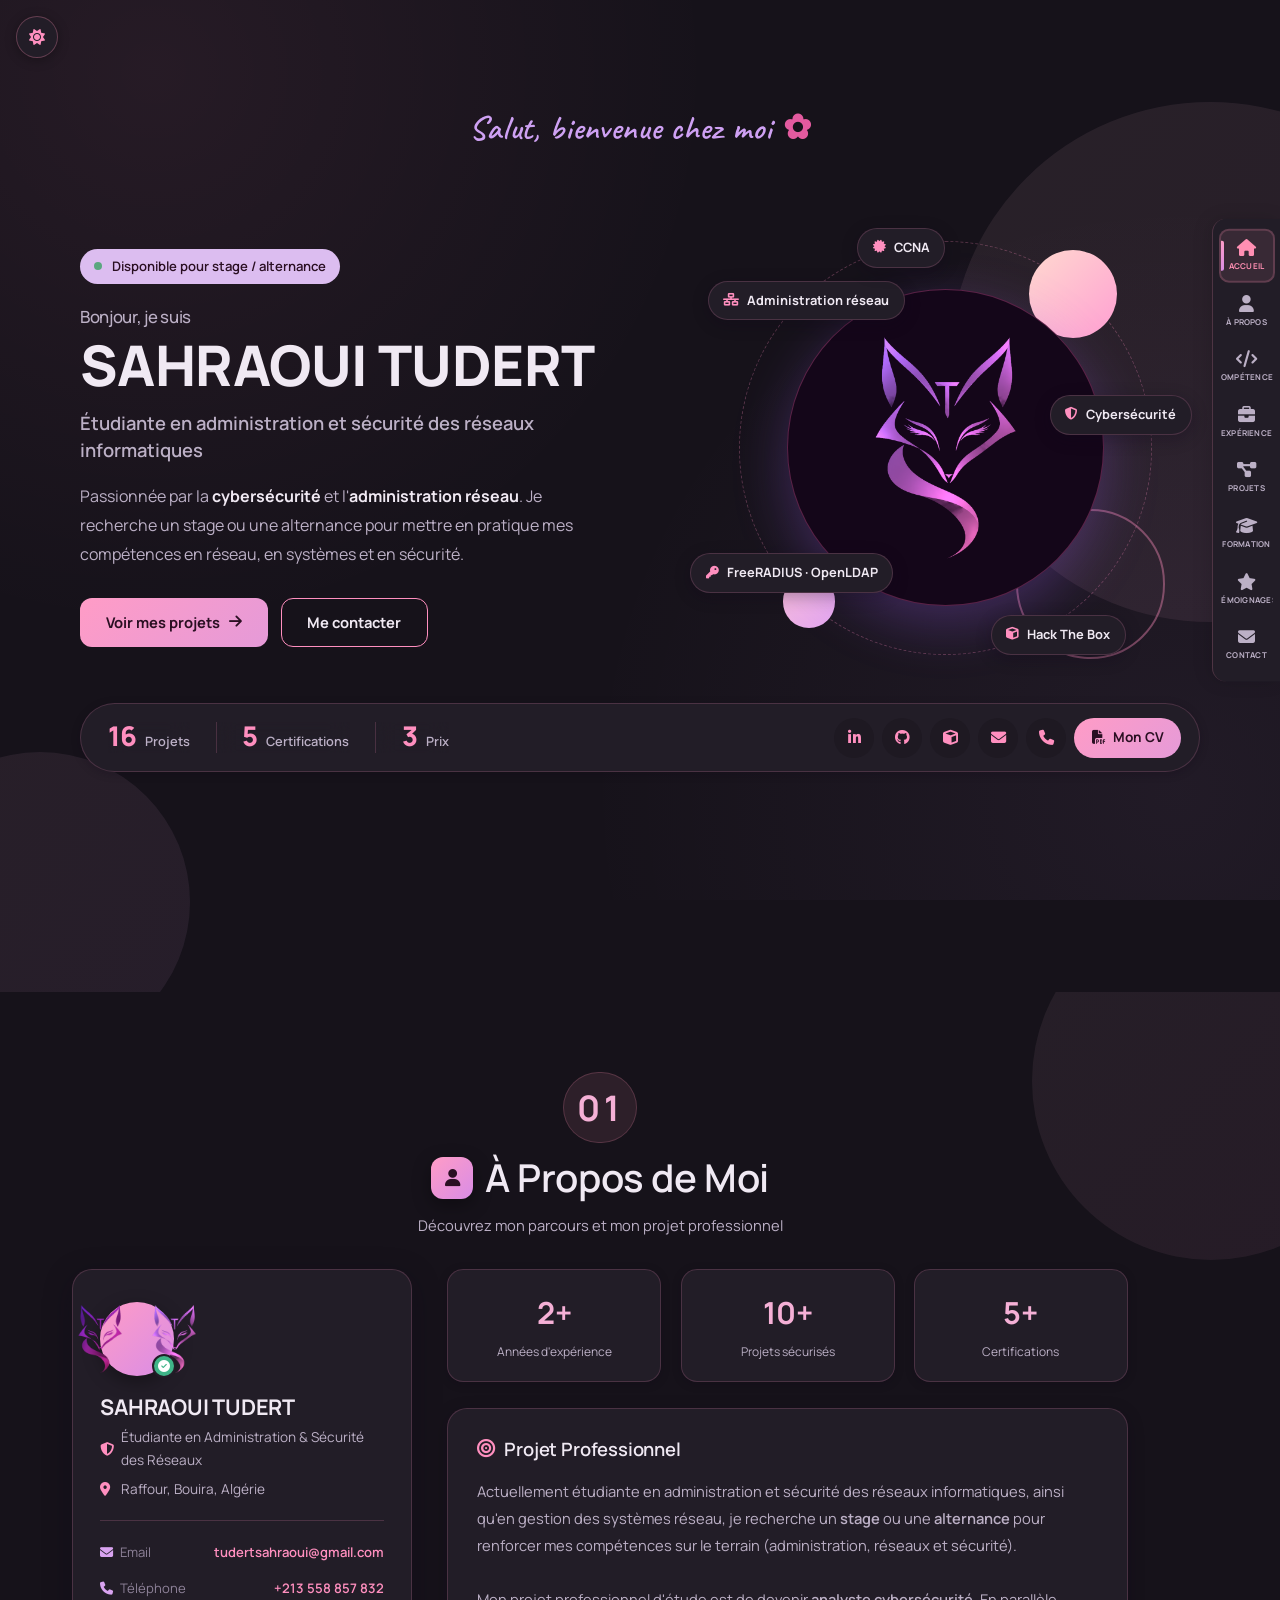
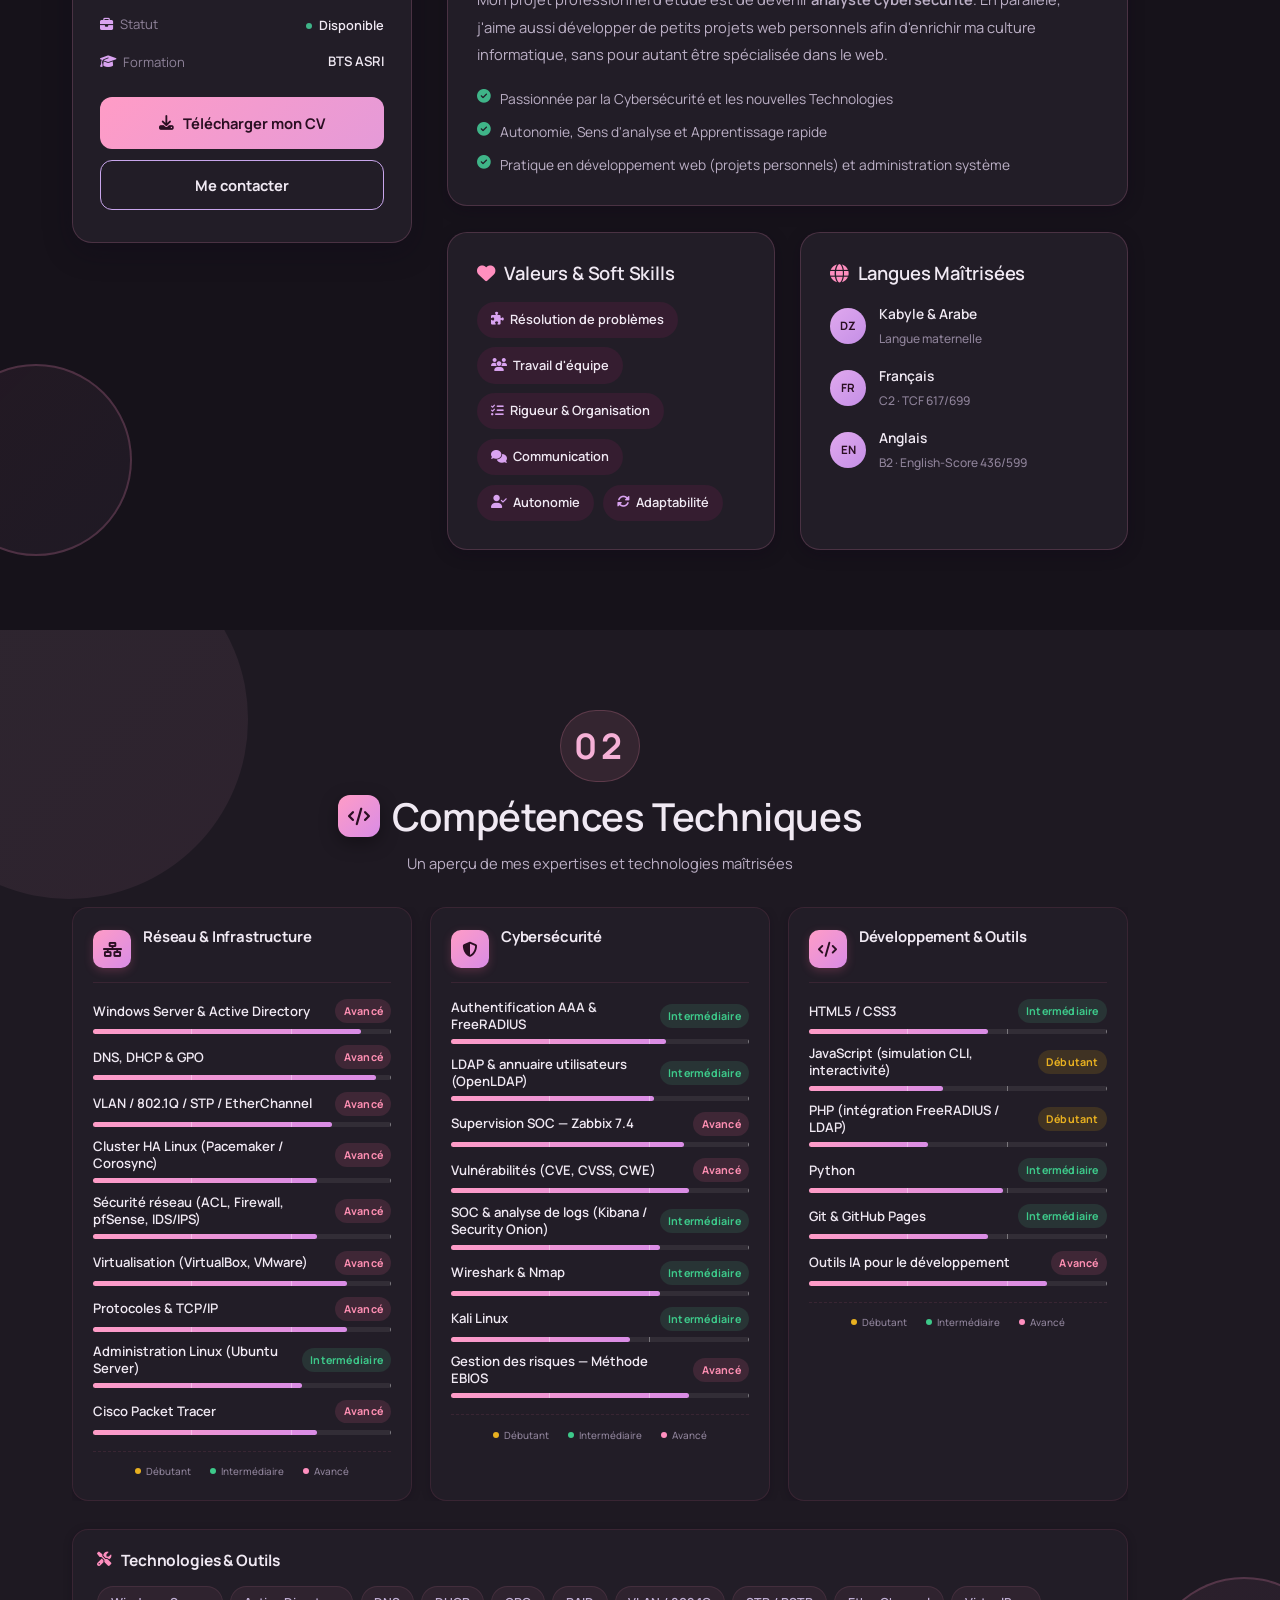
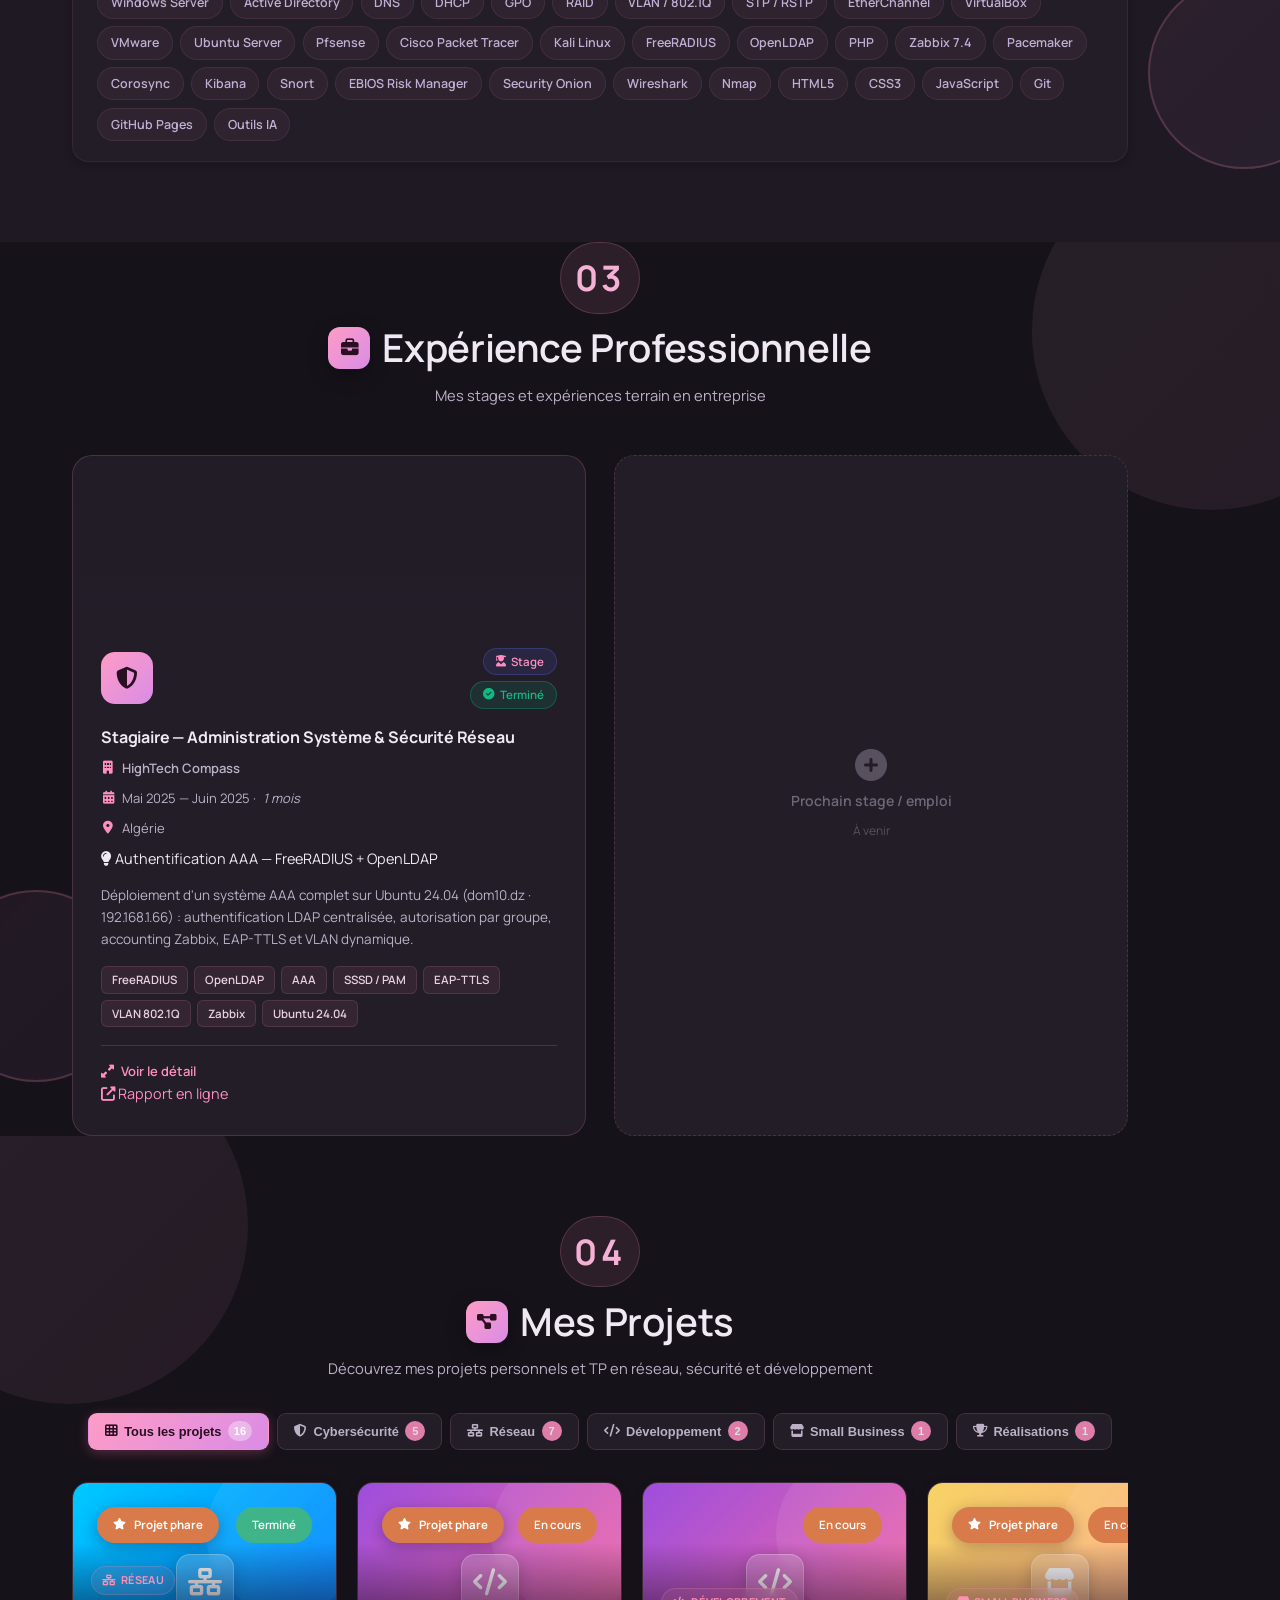
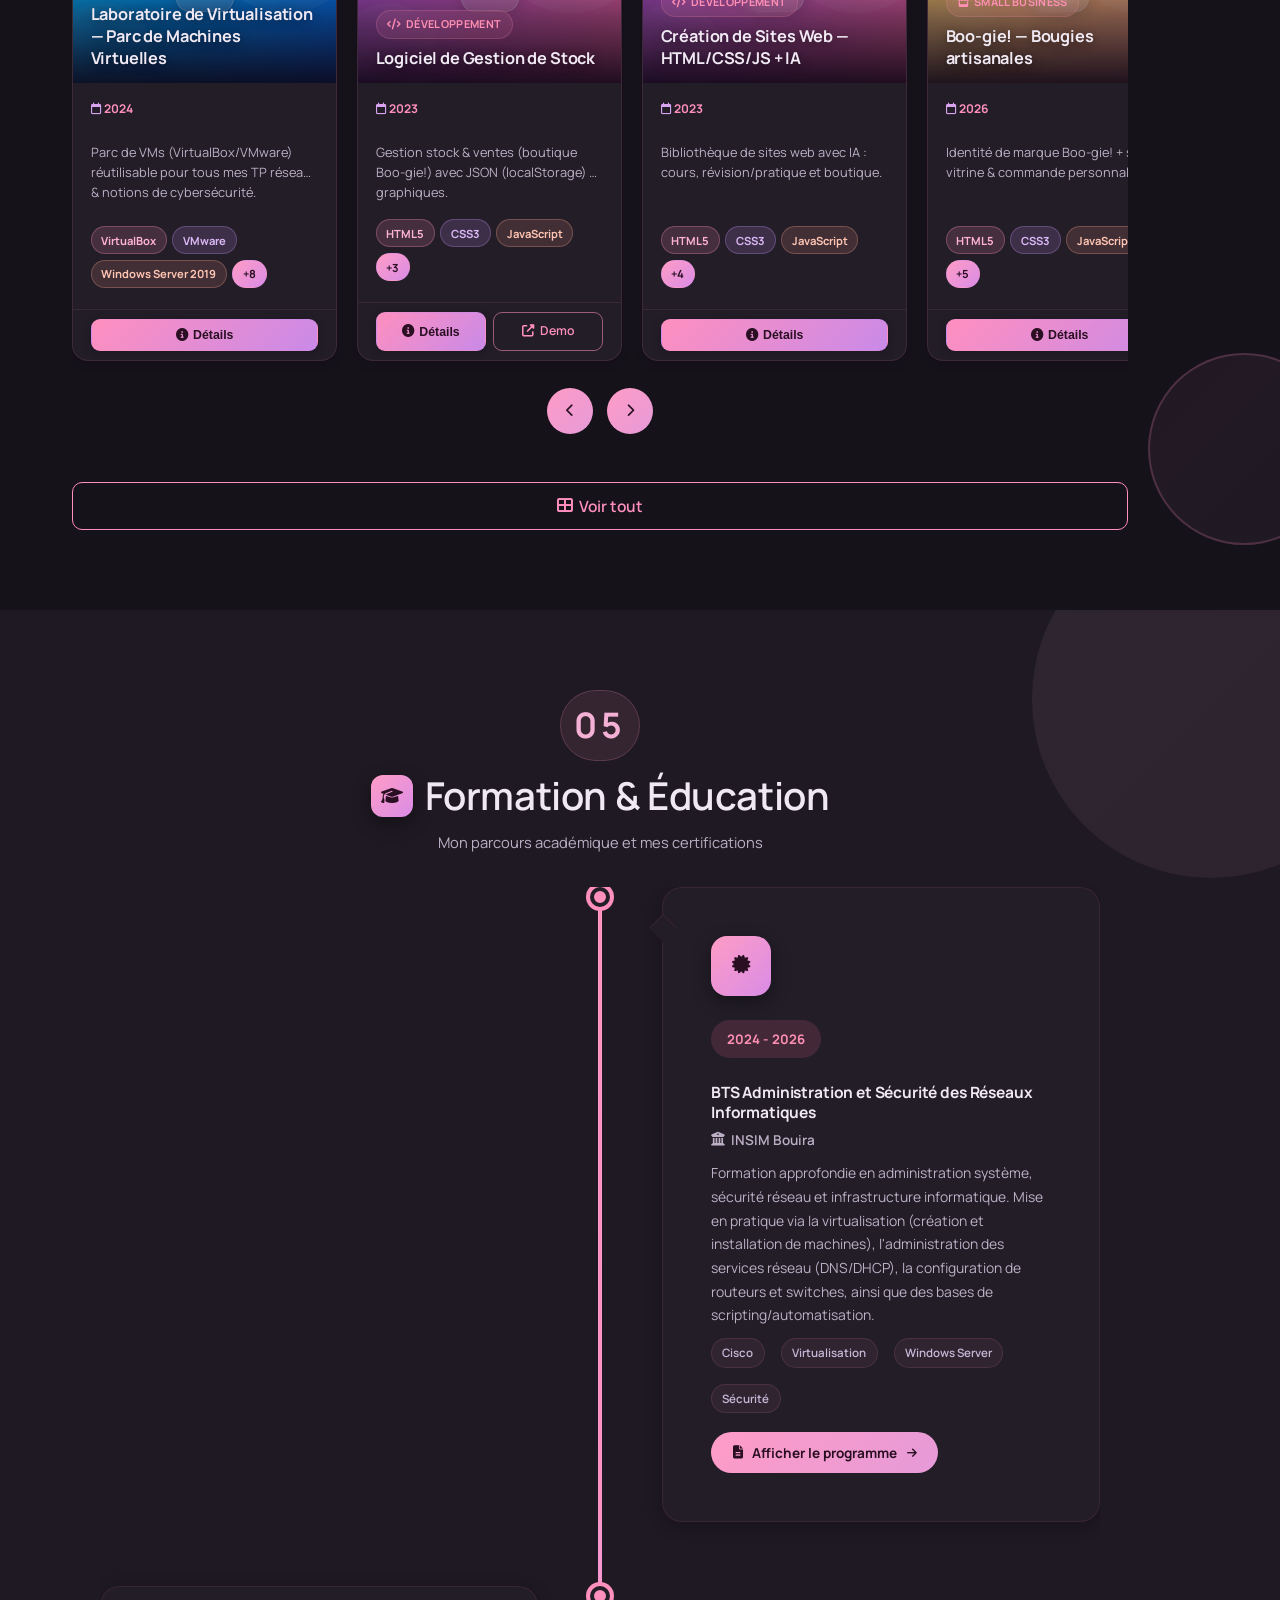
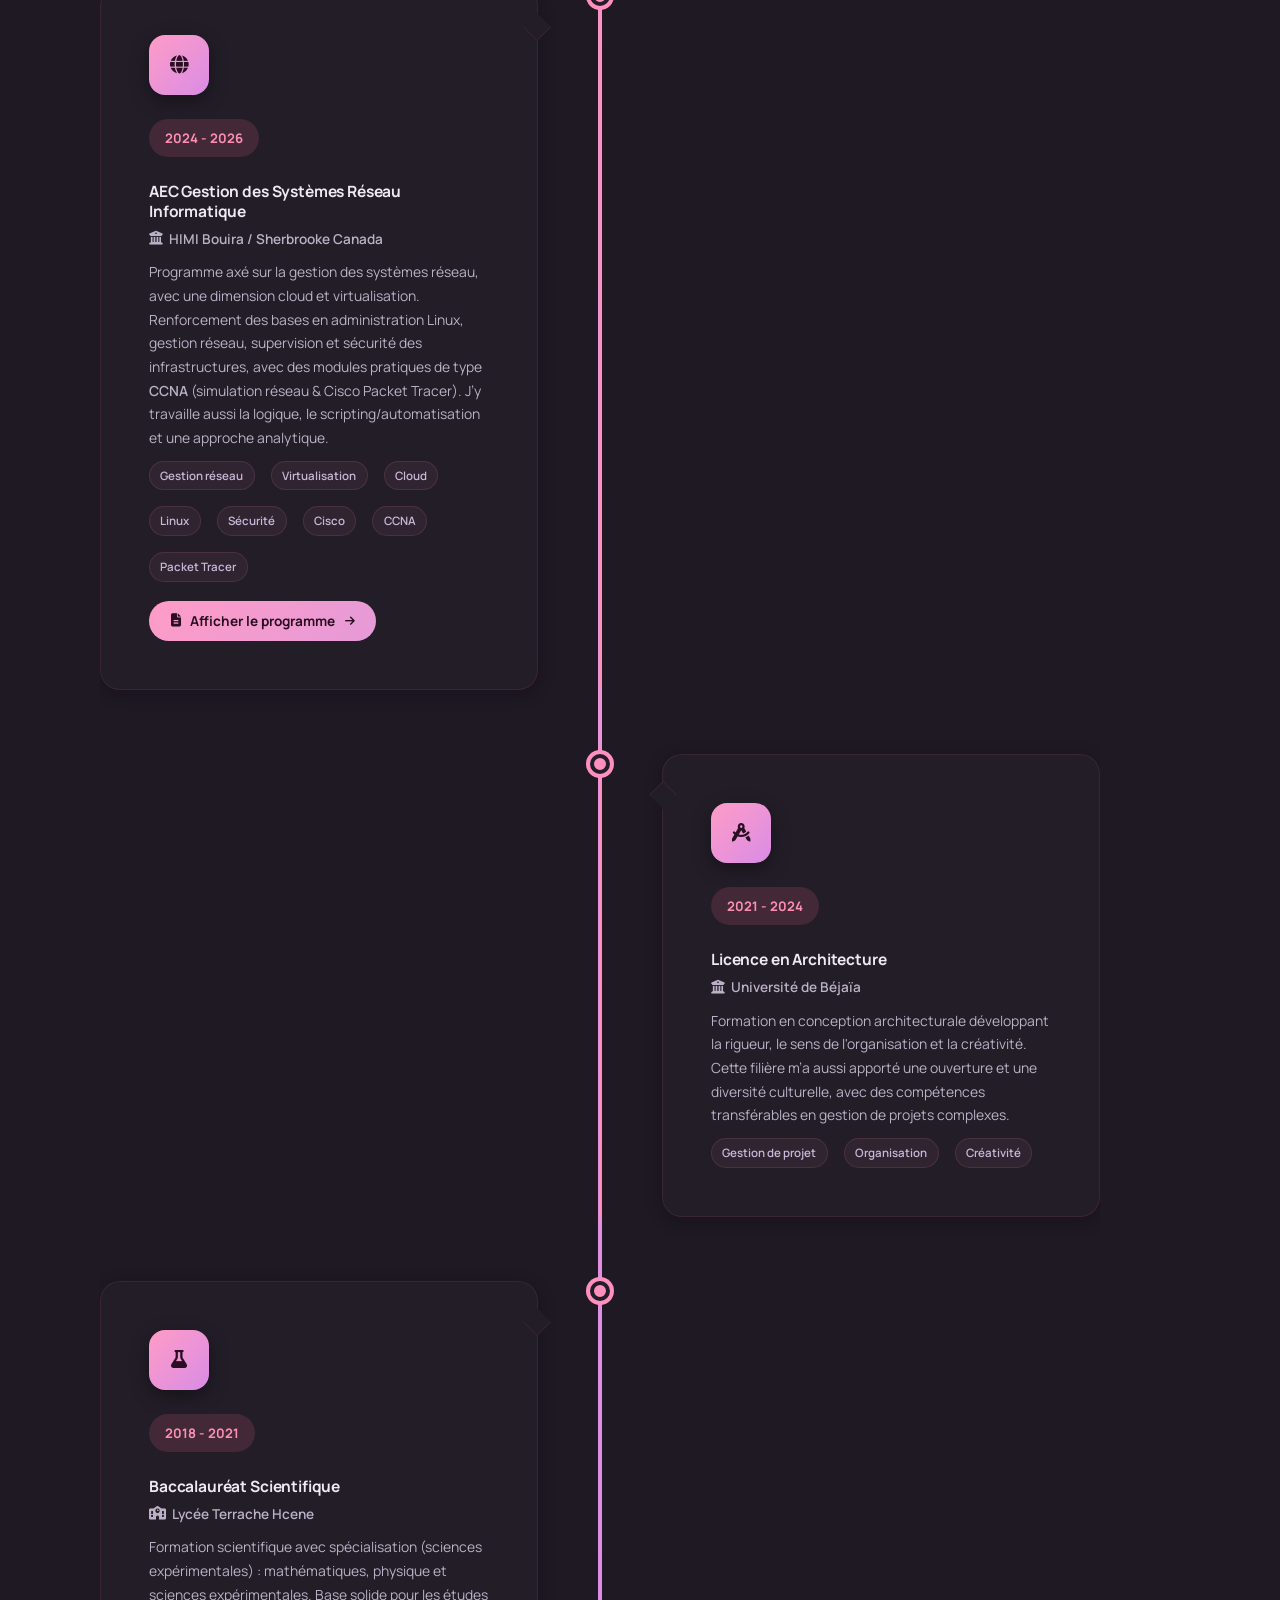
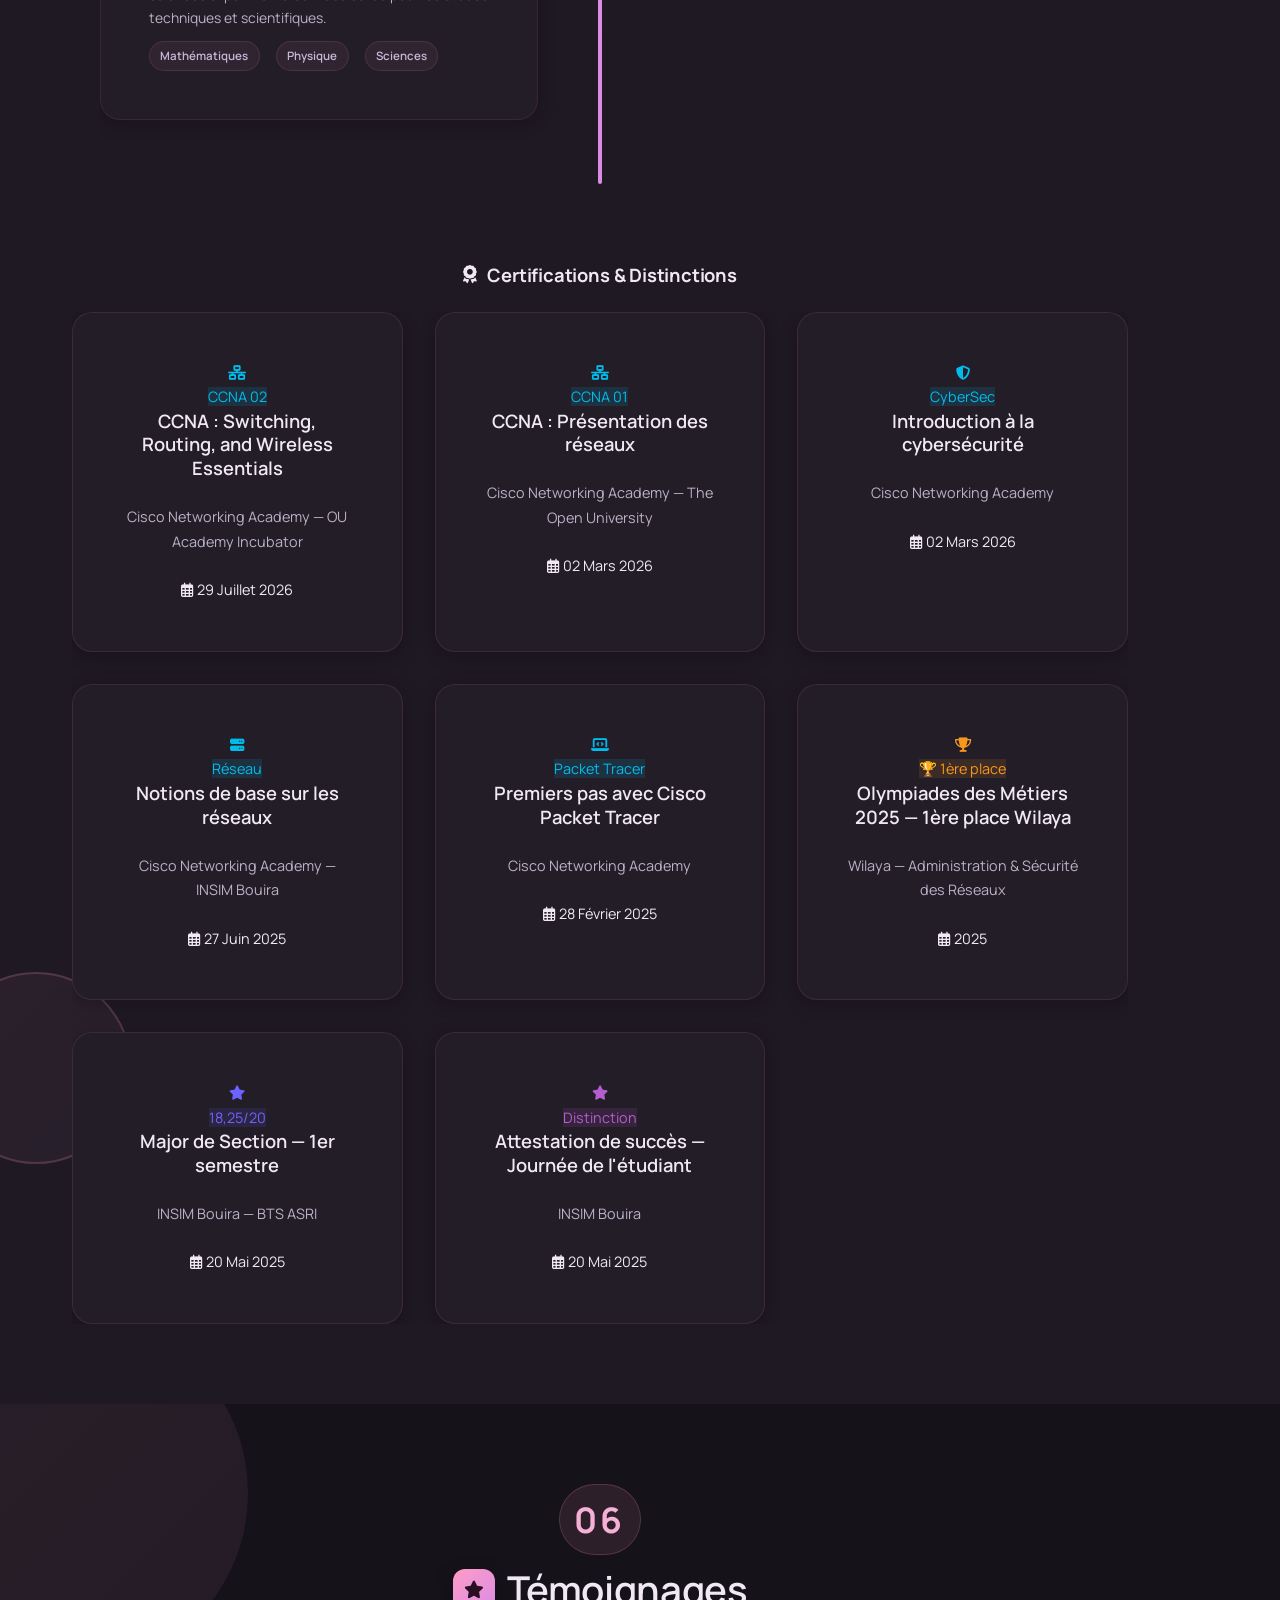
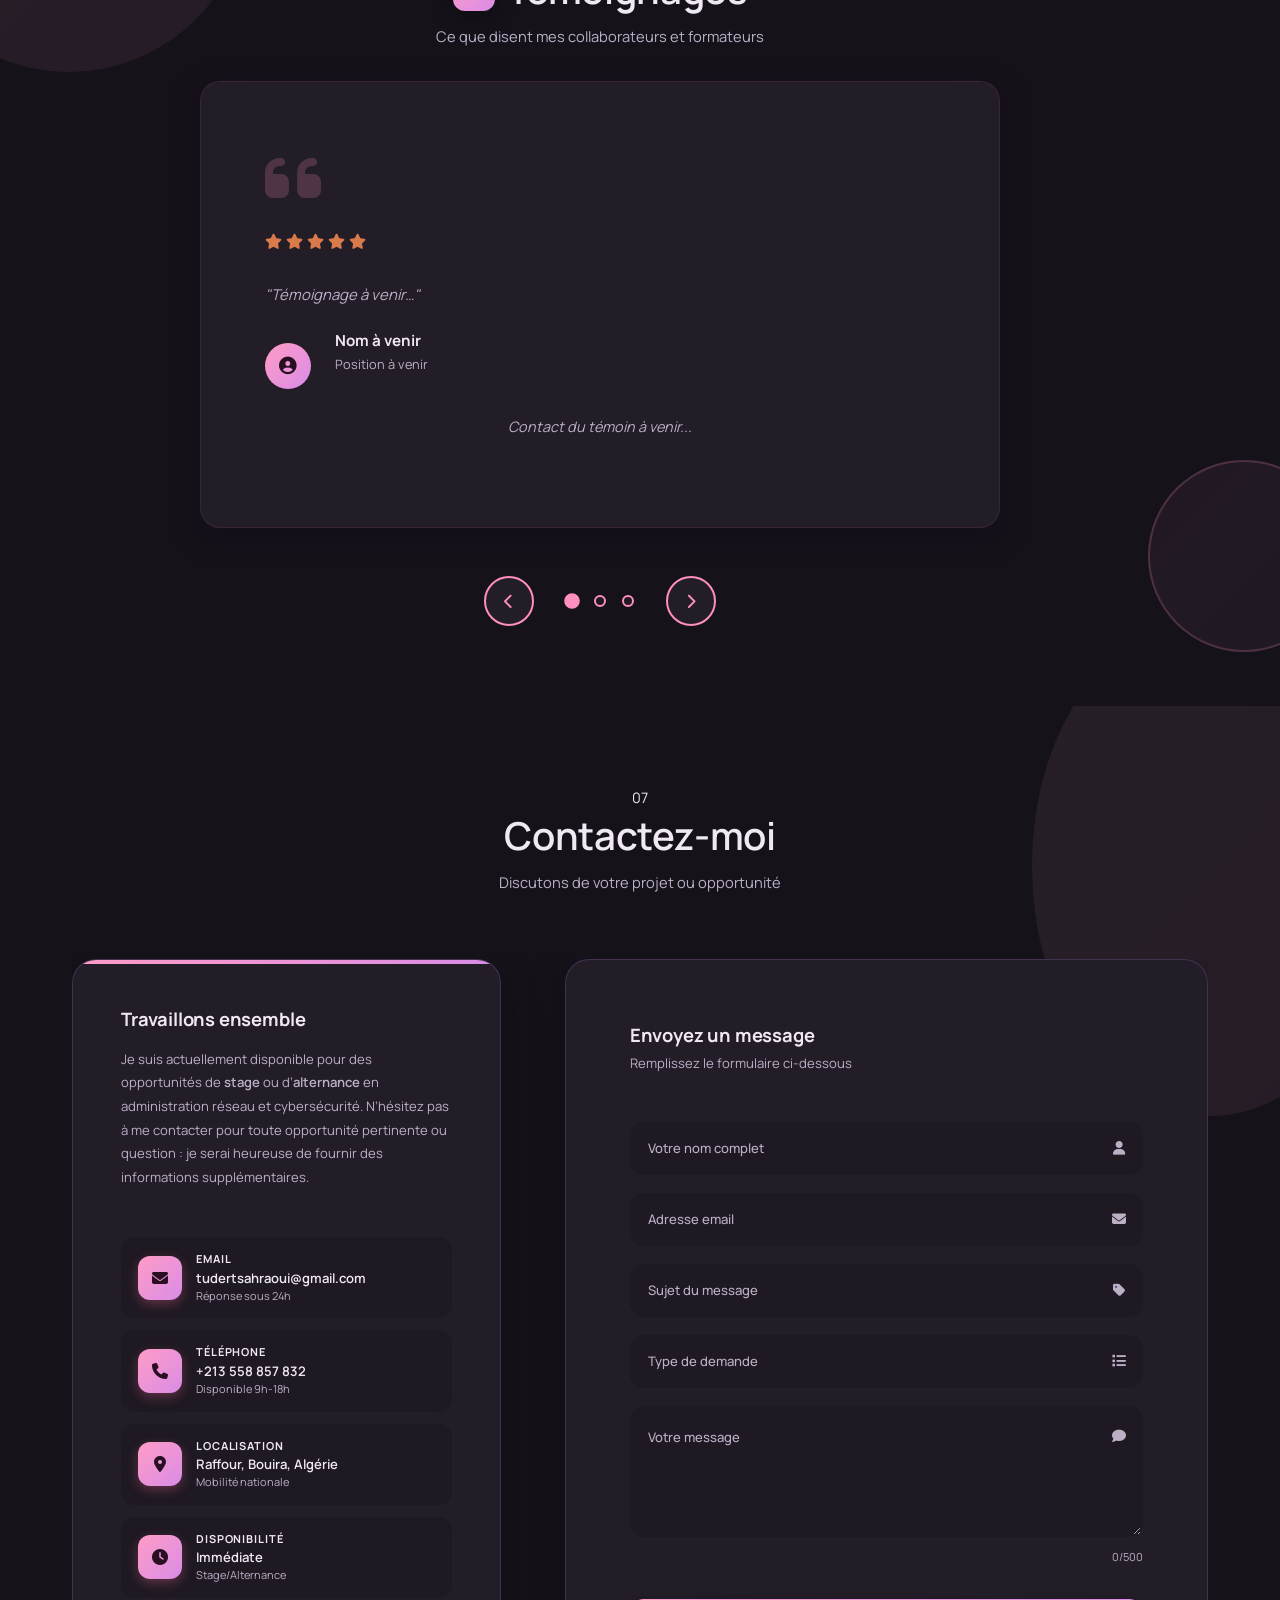
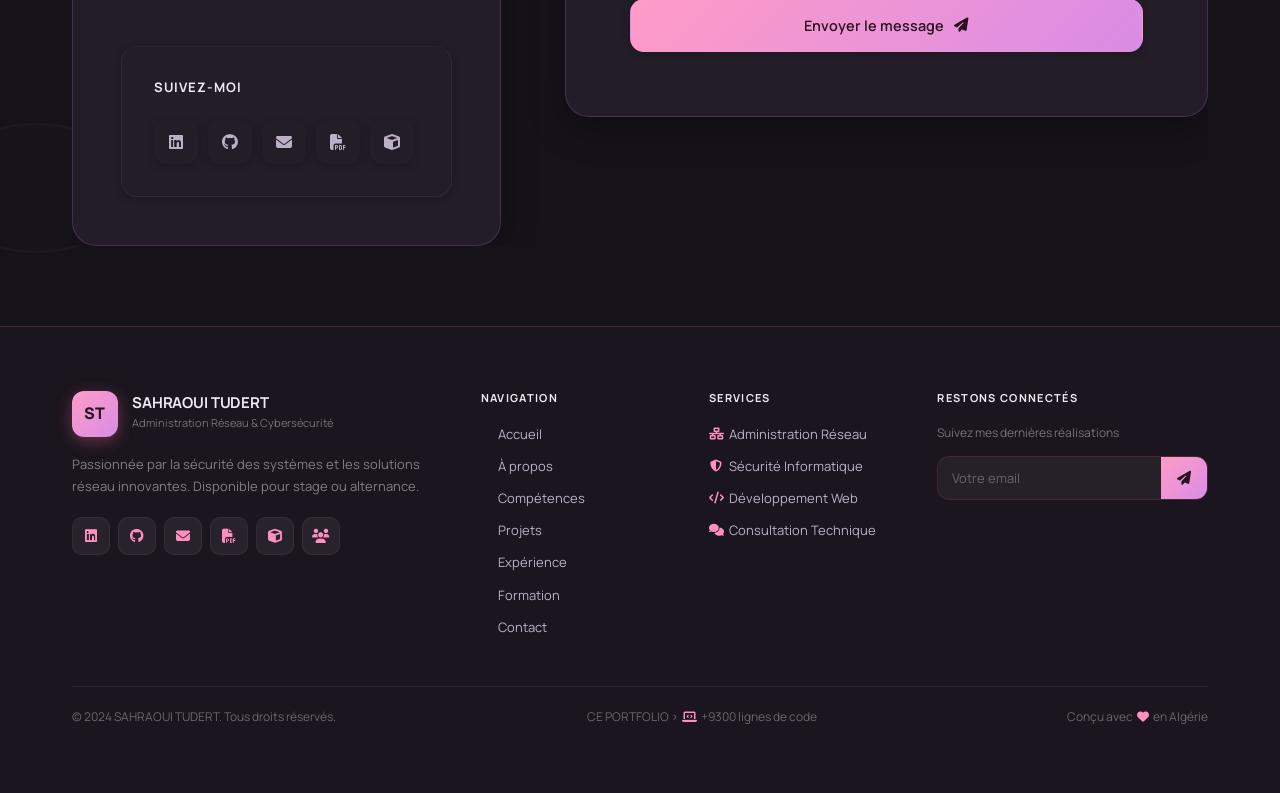
==== commit c1c92a25: "Update index.html" ====
--- a/index.html
+++ b/index.html
@@ -182,7 +182,10 @@
                 <!-- Fiche d'identité -->
                 <div class="dossier-id-card">
                     <div class="id-card-top">
-                        <div class="id-avatar"><i class="fas fa-user-shield"></i></div>
+                        <div class="id-avatar">
+                            <img class="id-logo id-logo--light" src="logo-C.png" alt="Logo Sahraoui Tudert" width="400" height="400" onerror="if(!this.dataset.r){this.dataset.r=1;this.src='img/logo-C.png';}">
+                            <img class="id-logo id-logo--dark" src="logo-S.png" alt="" aria-hidden="true" width="400" height="400" onerror="if(!this.dataset.r){this.dataset.r=1;this.src='img/logo-S.png';}">
+                        </div>
                         <div class="id-badge"><i class="fas fa-check-circle"></i></div>
                     </div>
                     <h3 class="id-name">SAHRAOUI TUDERT</h3>
@@ -1356,30 +1359,66 @@
                     <tbody>
                         <tr>
                             <td><strong>MQ1</strong> - Système d'exploitation Windows</td>
-                            <td><strong>Réseaux et sécurité réseau informatique</strong></td>
-                            <td><strong>Administrer les équipements réseau</strong></td>
-                            <td><strong>Administration du service d'authentification</strong></td>
+                            <td><strong>MQ3</strong> - Réseaux et sécurité réseau informatique</td>
+                            <td><strong>MQ4</strong> - Administrer les équipements réseau</td>
+                            <td><strong>MQ9</strong> - Administration du service d'authentification</td>
                         </tr>
                         <tr>
                             <td><strong>MQ2</strong> - Système d'exploitation Linux</td>
-                            <td><strong>Administration des services Linux</strong></td>
-                            <td><strong>Les réseaux VPN</strong></td>
-                            <td><strong>Maintenance des réseaux</strong></td>
+                            <td><strong>MQ6</strong> - Les réseaux WAN</td>
+                            <td><strong>MQ5</strong> - Les réseaux VPN</td>
+                            <td><strong>MQ10</strong> - Maintenance des réseaux</td>
                         </tr>
                         <tr>
                             <td><strong>MC1</strong> - Structure Machine</td>
-                            <td><strong>Administration des services Windows</strong></td>
-                            <td><strong>Administration des services Linux</strong></td>
-                            <td><strong>Disponibilité des réseaux et systèmes</strong></td>
+                            <td><strong>MQ7</strong> - Administration des services Linux</td>
+                            <td><strong>MQ7</strong> - Administration des services Linux</td>
+                            <td><strong>MQ12</strong> - Administrer les équipements sécurité réseau</td>
                         </tr>
                         <tr>
                             <td><strong>MC2</strong> - Technique d'expression</td>
-                            <td><strong>Gestion des risques sécurité information</strong></td>
-                            <td><strong>Surveillance de la sécurité du réseau</strong></td>
+                            <td><strong>MQ8</strong> - Administration des services Windows</td>
+                            <td><strong>MQ11</strong> - Surveillance de la sécurité du réseau</td>
+                            <td><strong>MQ15</strong> - Haute disponibilité des réseaux et des systèmes</td>
+                        </tr>
+                        <tr>
+                            <td><strong>MC3</strong> - Anglais</td>
+                            <td><strong>MQ14</strong> - Gestion des risques de la sécurité de l'information</td>
+                            <td><strong>MQ13</strong> - Analyse des vulnérabilités informatiques</td>
                             <td><strong>MC8</strong> - Méthodologie</td>
                         </tr>
                         <tr>
-                            <td colspan="4" style="text-align: center;"><strong>Semestre 05 - Stage pratique</strong></td>
+                            <td><strong>MC4</strong> - Programmation Script et DevNet</td>
+                            <td><strong>MC2</strong> - Technique d'expression</td>
+                            <td><strong>MQ14</strong> - Gestion des risques de la sécurité de l'information</td>
+                            <td></td>
+                        </tr>
+                        <tr>
+                            <td><strong>MC5</strong> - Cryptographie</td>
+                            <td><strong>MC3</strong> - Anglais</td>
+                            <td><strong>MC6</strong> - Nouvelles tendances des réseaux</td>
+                            <td></td>
+                        </tr>
+                        <tr>
+                            <td><strong>MC7</strong> - Hygiène et sécurité</td>
+                            <td></td>
+                            <td></td>
+                            <td></td>
+                        </tr>
+                        <tr>
+                            <td><strong>MC9</strong> - Protection du consommateur</td>
+                            <td></td>
+                            <td></td>
+                            <td></td>
+                        </tr>
+                        <tr>
+                            <td><strong>MC10</strong> - Bureautique</td>
+                            <td></td>
+                            <td></td>
+                            <td></td>
+                        </tr>
+                        <tr>
+                            <td colspan="4" style="text-align: center;"><strong>Semestre 05 - Stage pratique (Mémoire de fin d'étude)</strong></td>
                         </tr>
                     </tbody>
                 </table>
@@ -1409,25 +1448,37 @@
                     </thead>
                     <tbody>
                         <tr>
-                            <td><strong>412-PB4-SH</strong> Documentation Technique</td>
-                            <td><strong>350-GB5-SH</strong> Communication et collaboration</td>
-                            <td><strong>420-GC1-SH</strong> Déploiement de réseau</td>
-                            <td><strong>420-GD1-SH</strong> Projet d'implantation réseaux</td>
-                        </tr>
-                        <tr>
-                            <td><strong>420-GA1-SH</strong> Introduction aux Réseaux</td>
-                            <td><strong>420-GB1-SH</strong> Implantation de réseaux</td>
-                            <td><strong>420-GC2-SH</strong> Infra structures informatiques</td>
-                            <td><strong>420-GD2-SH</strong> Déploiement d'infrastructure</td>
-                        </tr>
-                        <tr>
-                            <td><strong>420-GA2-SH</strong> Gestion physique d'un ordinateur</td>
-                            <td><strong>420-GB3-SH</strong> Administration serveurs LINUX</td>
-                            <td><strong>420-GC3-SH</strong> Téléphonie et messagerie</td>
-                            <td><strong>420-GD3-SH</strong> Développement d'utilisateurs</td>
-                        </tr>
-                        <tr>
-                            <td colspan="4" style="text-align: center;"><strong>Phase 5 - Stage en gestion de réseaux</strong></td>
+                            <td><strong>412-PB4-SH</strong><br>Documentation Technique</td>
+                            <td><strong>350-GB5-SH</strong><br>Communication et collaboration au travail</td>
+                            <td><strong>420-GC1-SH</strong><br>Déploiement de réseaux</td>
+                            <td><strong>420-GD1-SH</strong><br>Projet d'implantation des réseaux</td>
+                        </tr>
+                        <tr>
+                            <td><strong>420-GA1-SH</strong><br>Introduction aux réseaux</td>
+                            <td><strong>420-GB1-SH</strong><br>Implantation de réseaux</td>
+                            <td><strong>420-GC2-SH</strong><br>Introduction aux infrastructures infonuagiques</td>
+                            <td><strong>420-GD2-SH</strong><br>Déploiement d'infrastructure infonuagiques</td>
+                        </tr>
+                        <tr>
+                            <td><strong>420-GA2-SH</strong><br>Initiation à la gestion physique d'un ordinateur</td>
+                            <td><strong>420-GB2-SH</strong><br>Administration de serveurs Windows</td>
+                            <td><strong>420-GC3-SH</strong><br>Téléphonie et messagerie</td>
+                            <td><strong>420-GD3-SH</strong><br>Développement d'utilitaires</td>
+                        </tr>
+                        <tr>
+                            <td><strong>420-GA3-SH</strong><br>Administration d'une station de travail Linux</td>
+                            <td><strong>420-GB3-SH</strong><br>Administration de serveurs Linux</td>
+                            <td><strong>420-GC4-SH</strong><br>Introduction aux scripts</td>
+                            <td><strong>420-GD4-SH</strong><br>Surveillance et protection d'un réseau informatique</td>
+                        </tr>
+                        <tr>
+                            <td><strong>420-GA4-SH</strong><br>Administration d'une station de travail Windows</td>
+                            <td><strong>420-GB4-SH</strong><br>Évaluation des composants informatiques</td>
+                            <td><strong>420-GC5-SH</strong><br>Introduction à la sécurité informatique</td>
+                            <td></td>
+                        </tr>
+                        <tr>
+                            <td colspan="4" style="text-align: center;"><strong>Phase 5 - 420-GE1-SH Stage en gestion de réseaux</strong></td>
                         </tr>
                     </tbody>
                 </table>
--- a/style.css
+++ b/style.css
@@ -1,42 +1,43 @@
-/* ==================== VARIABLES CSS ==================== */
+/* ==================== VARIABLES CSS — THEME "ORCHIDÉE NOCTURNE" ==================== */
 :root {
-    /* Couleurs principales */
-    --color-primary: #ff6b9d;
-    --color-primary-dark: #ff3d7f;
-    --color-primary-light: #ff8fb3;
-    --color-secondary: #9d4edd;
-    --color-accent: #ffd6e8;
-    --color-success: #4dcc94;
-    --color-warning: #ffbe0b;
-    --color-danger: #ff5a5f;
-    
-    /* Couleurs de fond */
-    --bg-primary: #ffffff;
-    --bg-secondary: #fafafa;
-    --bg-tertiary: #f5f5f5;
-    --bg-dark: #1a1525;
+    /* Couleurs principales — orchidée / violet profond / or (accent de rupture) */
+    --color-primary: #d1247e;
+    --color-primary-dark: #a3195f;
+    --color-primary-light: #ef5fa7;
+    --color-secondary: #6d28d9;
+    --color-secondary-light: #9d5cf5;
+    --color-accent: #dd8fd6;
+    --color-success: #3fb488;
+    --color-warning: #d97a4a;
+    --color-danger: #e0475f;
+
+    /* Couleurs de fond (mode clair) */
+    --bg-primary: #fbf6fb;
+    --bg-secondary: #f2e6f1;
+    --bg-tertiary: #ecdcec;
+    --bg-dark: #1a0f28;
     --bg-card: #ffffff;
-    
+
     /* Couleurs de texte */
-    --text-primary: #2d2b35;
-    --text-secondary: #6c6779;
-    --text-light: #9b9b9b;
-    --text-dark: #1a1a1a;
-    
+    --text-primary: #281531;
+    --text-secondary: #695277;
+    --text-light: #9b8aa9;
+    --text-dark: #1a0f28;
+
     /* Dégradés */
-    --gradient-primary: linear-gradient(135deg, #ff6b9d 0%, #ff3d7f 100%);
-    --gradient-secondary: linear-gradient(135deg, #9d4edd 0%, #c77dff 100%);
-    --gradient-accent: linear-gradient(135deg, #ffd6e8 0%, #ffb8d9 100%);
-    --gradient-dark: linear-gradient(135deg, #1a1525 0%, #2d2a3a 100%);
-    
+    --gradient-primary: linear-gradient(135deg, #d1247e 0%, #7a1fb0 100%);
+    --gradient-secondary: linear-gradient(135deg, #6d28d9 0%, #b366f0 100%);
+    --gradient-accent: linear-gradient(135deg, #f0c2ec 0%, #c66bd6 100%);
+    --gradient-dark: linear-gradient(160deg, #24123a 0%, #150a22 100%);
+
     /* Ombres */
-    --shadow-sm: 0 2px 8px rgba(0, 0, 0, 0.08);
-    --shadow-md: 0 4px 16px rgba(0, 0, 0, 0.12);
-    --shadow-lg: 0 8px 32px rgba(0, 0, 0, 0.16);
-    --shadow-xl: 0 16px 48px rgba(0, 0, 0, 0.2);
-    --shadow-primary: 0 8px 24px rgba(255, 107, 157, 0.3);
-    --shadow-secondary: 0 8px 24px rgba(157, 78, 221, 0.3);
-    
+    --shadow-sm: 0 2px 8px rgba(40, 10, 50, 0.08);
+    --shadow-md: 0 4px 16px rgba(40, 10, 50, 0.12);
+    --shadow-lg: 0 8px 32px rgba(40, 10, 50, 0.16);
+    --shadow-xl: 0 16px 48px rgba(40, 10, 50, 0.2);
+    --shadow-primary: 0 8px 24px rgba(209, 36, 126, 0.3);
+    --shadow-secondary: 0 8px 24px rgba(109, 40, 217, 0.3);
+
     /* Espacements */
     --spacing-xs: 0.5rem;
     --spacing-sm: 1rem;
@@ -45,7 +46,7 @@
     --spacing-xl: 3rem;
     --spacing-2xl: 4rem;
     --spacing-3xl: 6rem;
-    
+
     /* Bordures */
     --border-radius-sm: 8px;
     --border-radius-md: 12px;
@@ -53,18 +54,19 @@
     --border-radius-xl: 20px;
     --border-radius-2xl: 24px;
     --border-radius-full: 9999px;
-    
+
     /* Transitions */
     --transition-fast: 0.2s ease;
     --transition-normal: 0.3s ease;
     --transition-slow: 0.5s ease;
     --transition-bounce: 0.4s cubic-bezier(0.68, -0.55, 0.265, 1.55);
-    
-    /* Typographie */
-    --font-primary: 'Poppins', -apple-system, BlinkMacSystemFont, 'Segoe UI', sans-serif;
-    --font-secondary: 'Inter', sans-serif;
-    --font-heading: 'Pacifico', cursive;
-    
+
+    /* Typographie — serif de caractère + sans géométrique + script signature */
+    --font-primary: 'Manrope', -apple-system, BlinkMacSystemFont, 'Segoe UI', sans-serif;
+    --font-secondary: 'Manrope', sans-serif;
+    --font-display: 'Manrope', -apple-system, 'Segoe UI', sans-serif;
+    --font-heading: var(--font-primary);
+
     --font-size-xs: 0.75rem;
     --font-size-sm: 0.875rem;
     --font-size-base: 1rem;
@@ -74,7 +76,7 @@
     --font-size-3xl: 2rem;
     --font-size-4xl: 2.5rem;
     --font-size-5xl: 3rem;
-    
+
     /* Z-index */
     --z-negative: -1;
     --z-normal: 1;
@@ -87,19 +89,20 @@
     --z-tooltip: 700;
 }
 
-/* Mode sombre */
+/* Mode sombre — le thème signature (mauve profond / encre nocturne) */
 body.dark {
-    --bg-primary:    #0d0b14;
-    --bg-secondary:  #181424;
-    --bg-tertiary:   #231e31;
-    --bg-card:       #1b1728;
-    --text-primary:   #eae4f2;
-    --text-secondary: #b8aacb;
-    --text-light:     #8f7fa8;
-    --text-dark:      #eae4f2;
-    --color-primary:  #ff8fb3;
-    --color-accent:   #2a1f38;
-    --border-color:   rgba(255,143,179,0.14);
+    --bg-primary:    #150a22;
+    --bg-secondary:  #1d0f2e;
+    --bg-tertiary:   #29173e;
+    --bg-card:       rgba(41,23,62,0.62);
+    --text-primary:   #f6eefb;
+    --text-secondary: #c7aede;
+    --text-light:     #9c84b8;
+    --text-dark:      #f6eefb;
+    --color-primary:  #ef5fa7;
+    --color-secondary: #9d5cf5;
+    --color-accent:   #eeb0ec;
+    --border-color:   rgba(239, 95, 167, 0.16);
     --shadow-sm: 0 2px 8px rgba(0,0,0,0.35);
     --shadow-md: 0 4px 16px rgba(0,0,0,0.45);
     --shadow-lg: 0 8px 32px rgba(0,0,0,0.55);
@@ -116,12 +119,125 @@
 body.dark .value-item span, body.dark .info-value { color: var(--text-primary) !important; }
 body.dark .contact-info-item,body.dark .highlight-item,
 body.dark .language-quick-item,body.dark .value-item {
-    background: rgba(255,143,179,0.05);
-}
-body.dark .card-premium,body.dark .profile-main-card,
-body.dark .skill-category-card,body.dark .technologies-cloud,
-body.dark .certification-card,body.dark .stat-item {
-    border-color: rgba(255,143,179,0.12);
+    background: rgba(255, 143, 179,0.05);
+}
+body.dark .card-premium, body.dark .profile-main-card,
+body.dark .skill-category-card, body.dark .technologies-cloud,
+body.dark .certification-card, body.dark .project-card,
+body.dark .exp-card, body.dark .contact-item,
+body.dark .contact-section .contact-info .info-card,
+body.dark .contact-section .contact-form-container .form-card {
+    backdrop-filter: blur(14px);
+    -webkit-backdrop-filter: blur(14px);
+}
+
+/* ==================== FOND SPATIAL (mode sombre) ==================== */
+body.dark {
+    background-color: #140820;
+    position: relative;
+}
+body.dark::before {
+    content: "";
+    position: fixed;
+    inset: 0;
+    z-index: -2;
+    pointer-events: none;
+    background-color: #140820;
+    background-image:
+        radial-gradient(circle at 14% 14%, rgba(239, 95, 167, 0.16), transparent 42%),
+        radial-gradient(circle at 88% 10%, rgba(157, 92, 245, 0.22), transparent 45%),
+        radial-gradient(circle at 20% 90%, rgba(238, 194, 126, 0.08), transparent 40%),
+        radial-gradient(circle at 94% 84%, rgba(209, 36, 126, 0.12), transparent 45%),
+        radial-gradient(ellipse at 50% 45%, #24123a 0%, #140820 72%);
+}
+body.dark::after {
+    content: "";
+    position: fixed;
+    inset: 0;
+    z-index: -1;
+    pointer-events: none;
+    background-image:
+        radial-gradient(1.4px 1.4px at 20px 30px, #ffffff 100%, transparent),
+        radial-gradient(1.4px 1.4px at 60px 120px, #f7cfe4 100%, transparent),
+        radial-gradient(1px 1px at 130px 40px, #ffffff 100%, transparent),
+        radial-gradient(1.4px 1.4px at 180px 160px, #e6ccff 100%, transparent),
+        radial-gradient(1px 1px at 220px 90px, #ffffff 100%, transparent),
+        radial-gradient(1.4px 1.4px at 260px 200px, #ffffff 100%, transparent),
+        radial-gradient(1px 1px at 310px 60px, #e6b8f2 100%, transparent),
+        radial-gradient(1.4px 1.4px at 350px 140px, #ffffff 100%, transparent);
+    background-repeat: repeat;
+    background-size: 380px 240px;
+    opacity: 0.55;
+    animation: starTwinkle 6s ease-in-out infinite alternate;
+}
+@keyframes starTwinkle {
+    from { opacity: 0.35; }
+    to   { opacity: 0.65; }
+}
+
+/* Éléments décoratifs flottants (papillons / fleurs) */
+.space-decor {
+    position: fixed;
+    inset: 0;
+    z-index: 0;
+    pointer-events: none;
+    overflow: hidden;
+    display: none;
+}
+/* Désactivé : remplacé par des motifs ancrés par section (voir plus bas), pas d'éléments flottants sur toute la page */
+body.dark .space-decor { display: none; }
+.space-decor img {
+    position: absolute;
+    opacity: 0.95;
+    filter: drop-shadow(0 12px 28px rgba(20, 8, 32, 0.55));
+    animation: decorFloat 11s ease-in-out infinite;
+}
+.space-decor .d1 { top: 8%;   left: 3%;  width: 150px; animation-delay: 0s; }
+.space-decor .d2 { top: 66%;  left: 4%;  width: 120px; animation-delay: 1.2s; filter: drop-shadow(0 12px 28px rgba(157,92,245,0.35)); }
+.space-decor .d3 { top: 14%;  right: 3%; width: 190px; animation-delay: 2.4s; }
+.space-decor .d4 { top: 74%;  right: 5%; width: 110px; animation-delay: 0.6s; filter: drop-shadow(0 12px 28px rgba(157,92,245,0.35)); }
+.space-decor .d5 { top: 44%;  left: 48%; width: 95px;  animation-delay: 1.8s; opacity: 0.5; }
+@keyframes decorFloat {
+    0%, 100% { transform: translateY(0) rotate(0deg); }
+    50%      { transform: translateY(-18px) rotate(5deg); }
+}
+@media (max-width: 900px) {
+    .space-decor .d1, .space-decor .d3 { width: 100px; }
+    .space-decor .d2, .space-decor .d4 { width: 76px; }
+    .space-decor .d5 { display: none; }
+}
+@media (max-width: 600px) { .space-decor { display: none !important; } }
+
+/* ---- Motifs botaniques ancrés par section : grands, nets, non transparents ---- */
+.section-motif {
+    position: absolute;
+    z-index: 0;
+    pointer-events: none;
+    opacity: 0.95;
+    filter: drop-shadow(0 16px 32px rgba(20,8,32,0.5));
+}
+.skills-section, .projects-section, .education-section,
+.testimonials-section, .contact-section, .experience-section {
+    position: relative;
+}
+/* Le contenu reste toujours au-dessus du motif décoratif */
+.skills-section > .container, .projects-section > .container,
+.education-section > .container, .testimonials-section > .container,
+.experience-section > .container, .contact-section > .section-container {
+    position: relative;
+    z-index: 1;
+}
+.skills-section .section-motif      { width: 168px; top: 44px;    right: 2.5%; opacity: 0.85; transform: rotate(6deg); }
+.experience-section .section-motif  { width: 148px; bottom: 44px; left: 2.5%;  opacity: 0.85; transform: rotate(-6deg); }
+.projects-section .section-motif    { width: 158px; top: 44px;    left: 2.5%;  opacity: 0.85; transform: rotate(-8deg); }
+.education-section .section-motif   { width: 158px; bottom: 44px; right: 2.5%; opacity: 0.85; transform: rotate(8deg); }
+.testimonials-section .section-motif{ width: 118px; top: 40px;    right: 5%;   opacity: 0.85; transform: rotate(10deg); }
+.contact-section .section-motif     { width: 176px; bottom: 40px; left: 2.5%;  opacity: 0.85; transform: rotate(-6deg); }
+@media (max-width: 1100px) {
+    .section-motif { opacity: 0.4; transform: scale(0.75); }
+}
+@media (max-width: 700px) {
+    .section-motif { display: none; }
 }
 
 /* ==================== RESET & BASE ==================== */
@@ -304,7 +420,7 @@
 
 body.dark .theme-toggle-btn {
     background: var(--bg-card);
-    border-color: rgba(255,143,179,0.3);
+    border-color: rgba(255, 143, 179,0.3);
     box-shadow: 0 2px 12px rgba(0,0,0,0.3);
 }
 
@@ -698,7 +814,7 @@
         width: 68px;
     }
     body.dark .floating-nav {
-        border-left-color: rgba(255,143,179,0.2);
+        border-left-color: rgba(255, 143, 179,0.2);
         background: var(--bg-card);
     }
 
@@ -732,8 +848,8 @@
     }
     body.dark .nav-link:hover,
     body.dark .nav-link.active {
-        background: rgba(255,143,179,0.1);
-        border-color: rgba(255,143,179,0.2);
+        background: rgba(255, 143, 179,0.1);
+        border-color: rgba(255, 143, 179,0.2);
         color: #ff8fb3;
     }
 
@@ -916,13 +1032,70 @@
 
 .lobby-content { text-align: center; }
 
+/* ── Badge disponibilité ── */
+.lobby-availability-pill {
+    display: inline-flex;
+    align-items: center;
+    gap: 0.5rem;
+    padding: 0.5rem 1.2rem;
+    border-radius: 999px;
+    background: rgba(255,143,179,0.08);
+    border: 1px solid rgba(157,78,221,0.3);
+    color: var(--text-secondary);
+    font-size: 0.8rem;
+    font-weight: 600;
+    margin-bottom: 1.5rem;
+}
+body.dark .lobby-availability-pill {
+    background: rgba(199,125,255,0.08);
+    border-color: rgba(255,143,179,0.28);
+    color: #e8dcf5;
+}
+.lobby-availability-pill i { color: var(--color-secondary); font-size: 0.75rem; }
+
+/* ── Chip vitré sur l'avatar (façon capture d'écran) ── */
+.avatar-glass-chip {
+    position: absolute;
+    top: 6px;
+    right: -58px;
+    display: flex;
+    align-items: center;
+    gap: 0.35rem;
+    padding: 0.4rem 0.7rem;
+    border-radius: 12px;
+    background: rgba(20,14,32,0.55);
+    border: 1px solid rgba(255,143,179,0.35);
+    backdrop-filter: blur(6px);
+    font-size: 0.65rem;
+    font-weight: 600;
+    color: #f3e9fb;
+    white-space: nowrap;
+    box-shadow: 0 6px 18px rgba(0,0,0,0.25);
+    display: none;
+}
+body.dark .avatar-glass-chip { display: flex; }
+.avatar-glass-chip i { color: #ff8fb3; font-size: 0.75rem; }
+@media (max-width: 640px) { .avatar-glass-chip { display: none !important; } }
+
+/* ── Tagline cursive (façon capture d'écran) ── */
+.title-cursive-tagline {
+    display: block;
+    font-family: var(--font-primary);
+    font-weight: 400;
+    font-size: clamp(1.15rem, 2.4vw, 1.55rem);
+    color: var(--color-secondary);
+    margin-top: 0.3rem;
+    letter-spacing: 0.01em;
+}
+body.dark .title-cursive-tagline { color: #d9a9ff; }
+
 /* ── Avatar ── */
 .lobby-avatar { margin-bottom: 1.35rem; }
 
 .avatar-container {
     position: relative;
-    width: 130px;
-    height: 130px;
+    width: 190px;
+    height: 190px;
     margin: 0 auto;
 }
 
@@ -950,6 +1123,13 @@
     position: relative;
     overflow: hidden;
 }
+body.dark .avatar-image {
+    background-image: url('img/decor/hero-portrait.png');
+    background-size: cover;
+    background-position: center top;
+    box-shadow: 0 10px 44px rgba(255,143,179,0.35);
+}
+body.dark .avatar-image i { display: none; }
 
 .avatar-image::before {
     content: '';
@@ -1028,7 +1208,7 @@
 }
 /* Prénom : Pacifico (même police que le nom) */
 .title-firstname {
-    font-family: 'Pacifico', cursive;
+    font-family: var(--font-primary);
     font-weight: 400;
     font-size: clamp(1.3rem, 3vw, 1.9rem);
     display: block;
@@ -1042,7 +1222,7 @@
 }
 /* Nom de famille : Pacifico — plus grand */
 .title-lastname {
-    font-family: 'Pacifico', cursive;
+    font-family: var(--font-primary);
     font-weight: 400;
     font-size: clamp(2rem, 4.5vw, 2.9rem);
     display: block;
@@ -1107,7 +1287,7 @@
                   border: 1px solid rgba(157,78,221,0.22); }
 .badge-accent   { background: rgba(77,204,148,0.1); color: #2a9d6e;
                   border: 1px solid rgba(77,204,148,0.22); }
-body.dark .badge-primary   { background: rgba(255,143,179,0.1); color: #ff8fb3; border-color: rgba(255,143,179,0.22); }
+body.dark .badge-primary   { background: rgba(255, 143, 179,0.1); color: #ff8fb3; border-color: rgba(255, 143, 179,0.22); }
 body.dark .badge-secondary { background: rgba(199,125,255,0.1); color: #c77dff; border-color: rgba(199,125,255,0.22); }
 body.dark .badge-accent    { background: rgba(77,204,148,0.1); color: #3dc98a; border-color: rgba(77,204,148,0.22); }
 
@@ -1134,6 +1314,16 @@
     min-width: 140px;
 }
 .stat-item:hover { transform: translateY(-3px); box-shadow: 0 6px 20px rgba(255,107,157,0.12); }
+body.dark .stat-item {
+    background: rgba(30,20,46,0.55);
+    border-color: rgba(199,125,255,0.22);
+    backdrop-filter: blur(10px);
+    box-shadow: 0 8px 24px rgba(0,0,0,0.25);
+}
+body.dark .stat-item:hover {
+    border-color: rgba(255,143,179,0.4);
+    box-shadow: 0 10px 30px rgba(157,78,221,0.25);
+}
 
 .stat-icon {
     width: 36px; height: 36px;
@@ -1144,6 +1334,10 @@
     font-size: 0.9rem;
     color: var(--color-primary);
 }
+body.dark .stat-icon {
+    background: var(--gradient-primary);
+    color: #fff;
+}
 .stat-content { flex: 1; }
 .stat-number {
     display: block;
@@ -1151,6 +1345,12 @@
     font-weight: 700;
     color: var(--color-primary);
     line-height: 1;
+}
+body.dark .stat-number {
+    background: var(--gradient-primary);
+    -webkit-background-clip: text;
+    -webkit-text-fill-color: transparent;
+    background-clip: text;
 }
 .stat-label {
     display: block;
@@ -1262,8 +1462,23 @@
     position: sticky;
     top: 2rem;
 }
-body.dark .profile-main-card { border-color: rgba(255,143,179,0.12); }
+body.dark .profile-main-card { border-color: rgba(255, 143, 179,0.12); }
 .profile-main-card:hover { transform: translateY(-3px); box-shadow: 0 8px 24px rgba(255,107,157,0.12); }
+.profile-main-card::after {
+    content: '';
+    position: absolute;
+    bottom: -10px;
+    right: -20px;
+    width: 130px;
+    height: 130px;
+    background-image: url('img/decor/F.png');
+    background-size: contain;
+    background-repeat: no-repeat;
+    opacity: 0;
+    pointer-events: none;
+    z-index: 0;
+}
+body.dark .profile-main-card::after { opacity: 0.14; }
 
 .card-header-gradient {
     height: 80px;
@@ -1316,6 +1531,13 @@
     position: relative;
     z-index: 2;
 }
+body.dark .avatar-img {
+    background-image: url('img/decor/hero-portrait.png');
+    background-size: cover;
+    background-position: center top;
+    box-shadow: 0 6px 24px rgba(255,143,179,0.3);
+}
+body.dark .avatar-img i { display: none; }
 
 .avatar-badge {
     position: absolute;
@@ -1379,8 +1601,8 @@
     transition: background 0.2s, transform 0.2s;
 }
 .contact-info-item:hover { background: rgba(255,107,157,0.07); transform: translateX(3px); }
-body.dark .contact-info-item { background: rgba(255,143,179,0.05); }
-body.dark .contact-info-item:hover { background: rgba(255,143,179,0.09); }
+body.dark .contact-info-item { background: rgba(255, 143, 179,0.05); }
+body.dark .contact-info-item:hover { background: rgba(255, 143, 179,0.09); }
 
 .info-icon {
     width: 30px; height: 30px;
@@ -1453,7 +1675,7 @@
     width: 3px; height: 100%;
     background: var(--gradient-primary);
 }
-body.dark .card-premium { border-color: rgba(255,143,179,0.1); }
+body.dark .card-premium { border-color: rgba(255, 143, 179,0.1); }
 .card-premium:hover { transform: translateY(-2px); box-shadow: 0 6px 18px rgba(255,107,157,0.1); }
 
 .card-icon {
@@ -1496,49 +1718,59 @@
     transition: background 0.2s, transform 0.2s;
 }
 .highlight-item:hover { transform: translateX(4px); background: rgba(255,107,157,0.06); }
-body.dark .highlight-item { background: rgba(255,143,179,0.05); }
-body.dark .highlight-item:hover { background: rgba(255,143,179,0.09); }
+body.dark .highlight-item { background: rgba(255, 143, 179,0.05); }
+body.dark .highlight-item:hover { background: rgba(255, 143, 179,0.09); }
 .highlight-item i { color: var(--color-success); font-size: 0.85rem; flex-shrink: 0; }
 .highlight-item span { color: var(--text-primary); font-weight: 500; font-size: 0.85rem; }
 
 /* Valeurs */
 .values-grid {
     display: grid;
-    grid-template-columns: repeat(3, 1fr);
-    gap: 0.5rem;
+    grid-template-columns: repeat(2, 1fr);
+    gap: 0.55rem;
 }
 @media (max-width: 600px) { .values-grid { grid-template-columns: repeat(2, 1fr); } }
 
 .value-item {
     display: flex;
-    flex-direction: column;
-    align-items: center;
-    gap: 0.45rem;
-    padding: 0.75rem 0.5rem;
-    background: var(--bg-secondary);
-    border-radius: 10px;
-    text-align: center;
-    transition: background 0.2s, transform 0.2s;
-    border: 1px solid transparent;
+    flex-direction: row;
+    align-items: center;
+    gap: 0.65rem;
+    padding: 0.7rem 0.85rem;
+    background: var(--bg-card);
+    border-radius: 11px;
+    text-align: left;
+    transition: border-color 0.2s, transform 0.2s, box-shadow 0.2s;
+    border: 1px solid rgba(0,0,0,0.07);
+    cursor: default;
 }
 .value-item:hover {
-    background: rgba(255,107,157,0.07);
-    border-color: rgba(255,107,157,0.15);
+    border-color: var(--color-primary);
     transform: translateY(-2px);
-}
-body.dark .value-item { background: rgba(255,143,179,0.04); }
-body.dark .value-item:hover { background: rgba(255,143,179,0.09); border-color: rgba(255,143,179,0.15); }
+    box-shadow: 0 4px 14px rgba(255,107,157,0.1);
+}
+body.dark .value-item {
+    background: rgba(255,255,255,0.03);
+    border-color: rgba(255,255,255,0.07);
+}
+body.dark .value-item:hover { border-color: rgba(255, 143, 179,0.4); }
 
 .value-icon {
-    width: 34px; height: 34px;
+    width: 30px; height: 30px;
     display: flex; align-items: center; justify-content: center;
     background: var(--gradient-primary);
-    border-radius: 9px;
+    border-radius: 8px;
     color: white;
-    font-size: 0.85rem;
-}
-
-.value-item span { font-weight: 600; color: var(--text-dark); font-size: 0.78rem; }
+    font-size: 0.75rem;
+    flex-shrink: 0;
+}
+
+.value-item span {
+    font-weight: 600;
+    color: var(--text-secondary);
+    font-size: 0.78rem;
+    line-height: 1.3;
+}
 body.dark .value-item span { color: var(--text-primary); }
 
 /* Langues */
@@ -1554,8 +1786,8 @@
     transition: background 0.2s, transform 0.2s;
 }
 .language-quick-item:hover { background: rgba(255,107,157,0.06); transform: translateX(3px); }
-body.dark .language-quick-item { background: rgba(255,143,179,0.05); }
-body.dark .language-quick-item:hover { background: rgba(255,143,179,0.09); }
+body.dark .language-quick-item { background: rgba(255, 143, 179,0.05); }
+body.dark .language-quick-item:hover { background: rgba(255, 143, 179,0.09); }
 
 .language-flag { font-size: 1.3rem; line-height: 1; }
 
@@ -1802,9 +2034,9 @@
 }
 
 body.dark .tech-tag {
-    background: rgba(255,143,179,0.06);
+    background: rgba(255, 143, 179,0.06);
     color: #c0afd4;
-    border-color: rgba(255,143,179,0.1);
+    border-color: rgba(255, 143, 179,0.1);
 }
 
 .tech-tag:hover {
@@ -1815,8 +2047,8 @@
 }
 
 body.dark .tech-tag:hover {
-    background: rgba(255,143,179,0.12);
-    border-color: rgba(255,143,179,0.28);
+    background: rgba(255, 143, 179,0.12);
+    border-color: rgba(255, 143, 179,0.28);
     color: #ff8fb3;
 }
 
@@ -1908,15 +2140,8 @@
     }
     
     .values-grid {
-        grid-template-columns: 1fr;
-    }
-    
-    .contact-info-grid {
-        grid-template-columns: 1fr;
-    }
-}
-
-@media (max-width: 480px) {
+        grid-template-columns: repeat(2, 1fr);
+    }@media (max-width: 480px) {
     .container {
         padding: 0 var(--spacing-md);
     }
@@ -2020,11 +2245,125 @@
     }
 }
 /* ==================== STYLES PROJETS ==================== */
+.projects-scroll-wrapper {
+    position: relative;
+    margin-bottom: 2rem;
+}
+
 .projects-grid {
+    display: flex;
+    flex-wrap: nowrap;
+    gap: 1.25rem;
+    overflow-x: auto;
+    scroll-snap-type: x proximity;
+    scroll-behavior: smooth;
+    padding: 0.5rem 0.25rem 1.25rem;
+    -webkit-overflow-scrolling: touch;
+    scrollbar-width: thin;
+    scrollbar-color: var(--color-secondary) transparent;
+}
+.projects-grid::-webkit-scrollbar { height: 8px; }
+.projects-grid::-webkit-scrollbar-thumb {
+    background: linear-gradient(90deg, #ff8fb3, #9d4edd);
+    border-radius: 999px;
+}
+
+.projects-grid .project-card {
+    flex: 0 0 265px;
+    scroll-snap-align: start;
+}
+
+.projects-nav-arrow {
+    position: absolute;
+    top: 42%;
+    transform: translateY(-50%);
+    width: 44px;
+    height: 44px;
+    border-radius: 50%;
+    border: 1px solid rgba(255,143,179,0.3);
+    background: rgba(20,14,32,0.85);
+    color: #eae4f2;
+    display: flex;
+    align-items: center;
+    justify-content: center;
+    cursor: pointer;
+    z-index: 5;
+    backdrop-filter: blur(6px);
+    transition: background 0.2s ease, transform 0.2s ease;
+}
+.projects-nav-arrow:hover {
+    background: linear-gradient(135deg, #ff8fb3, #9d4edd);
+    color: #0b0715;
+    transform: translateY(-50%) scale(1.06);
+}
+.projects-nav-arrow.prev { left: -6px; }
+.projects-nav-arrow.next { right: -6px; }
+@media (max-width: 700px) {
+    .projects-nav-arrow { width: 36px; height: 36px; }
+}
+
+/* Modal "Voir tout" — grille 4 colonnes */
+.projects-view-all-modal {
+    position: fixed;
+    inset: 0;
+    z-index: 900;
+    display: none;
+}
+.projects-view-all-modal.open { display: block; }
+.projects-view-all-overlay {
+    position: absolute;
+    inset: 0;
+    background: rgba(8,5,14,0.82);
+    backdrop-filter: blur(4px);
+}
+.projects-view-all-wrapper {
+    position: relative;
+    max-width: 1300px;
+    margin: 4vh auto;
+    max-height: 92vh;
+    overflow-y: auto;
+    background: var(--bg-card);
+    border: 1px solid rgba(255,143,179,0.18);
+    border-radius: 22px;
+    padding: 2rem;
+}
+.projects-view-all-header {
+    display: flex;
+    align-items: center;
+    justify-content: space-between;
+    margin-bottom: 1.5rem;
+}
+.projects-view-all-header h3 {
+    margin: 0;
+    background: linear-gradient(100deg, #ff8fb3, #c77dff);
+    -webkit-background-clip: text;
+    background-clip: text;
+    color: transparent;
+}
+.projects-view-all-close {
+    width: 38px;
+    height: 38px;
+    border-radius: 50%;
+    border: 1px solid rgba(255,143,179,0.3);
+    background: transparent;
+    color: var(--text-primary);
+    cursor: pointer;
+    font-size: 1rem;
+}
+.projects-view-all-grid {
     display: grid;
-    grid-template-columns: repeat(auto-fill, minmax(300px, 1fr));
+    grid-template-columns: repeat(4, 1fr);
     gap: 1.25rem;
-    margin-bottom: 2rem;
+}
+.projects-view-all-grid .project-card { flex: none; }
+@media (max-width: 1100px) {
+    .projects-view-all-grid { grid-template-columns: repeat(3, 1fr); }
+}
+@media (max-width: 780px) {
+    .projects-view-all-grid { grid-template-columns: repeat(2, 1fr); }
+}
+@media (max-width: 480px) {
+    .projects-view-all-grid { grid-template-columns: 1fr; }
 }
 
 .project-card {
@@ -2038,7 +2377,7 @@
     flex-direction: column;
 }
 
-body.dark .project-card { border-color: rgba(255,143,179,0.12); }
+body.dark .project-card { border-color: rgba(255, 143, 179,0.12); }
 
 .project-card:hover {
     transform: translateY(-5px);
@@ -2048,7 +2387,7 @@
 
 .project-card-header {
     position: relative;
-    height: 150px;
+    height: 200px;
     flex-shrink: 0;
 }
 
@@ -2057,6 +2396,16 @@
     height: 100%;
     position: relative;
     overflow: hidden;
+}
+
+.project-image {
+    position: absolute;
+    inset: 0;
+    z-index: 1;
+    width: 100%;
+    height: 100%;
+    object-fit: cover;
+    object-position: center;
 }
 
 .project-image-placeholder {
@@ -2225,9 +2574,9 @@
 }
 
 body.dark .project-category-badge {
-    background: rgba(255,143,179,0.1);
+    background: rgba(255, 143, 179,0.1);
     color: #ff8fb3;
-    border-color: rgba(255,143,179,0.2);
+    border-color: rgba(255, 143, 179,0.2);
 }
 
 .project-card-title {
@@ -2242,12 +2591,47 @@
     color: var(--text-primary);
 }
 
+/* ---- Photo de couverture avec écriture directement dessus (comme les cartes d'expérience) ---- */
+.project-cover-scrim {
+    position: absolute;
+    inset: 0;
+    z-index: 2;
+    pointer-events: none;
+    background: linear-gradient(180deg, rgba(20,8,32,0) 30%, rgba(15,6,24,0.55) 68%, rgba(12,5,20,0.92) 100%);
+}
+.project-cover-text {
+    position: absolute;
+    left: 0; right: 0; bottom: 0;
+    z-index: 3;
+    padding: 0.9rem 1.1rem;
+    display: flex;
+    flex-direction: column;
+    gap: 0.5rem;
+}
+.project-cover-text .project-card-title {
+    color: #fff;
+    margin-bottom: 0;
+    font-size: 1.02rem;
+    text-shadow: 0 2px 10px rgba(0,0,0,0.5);
+}
+.project-category-badge--cover {
+    align-self: flex-start;
+    background: rgba(20,8,32,0.5);
+    color: #fff;
+    border: 1px solid rgba(255,255,255,0.25);
+    backdrop-filter: blur(6px);
+}
+
 .project-card-description {
     color: var(--text-secondary);
-    font-size: 0.82rem;
-    margin-bottom: 0.7rem;
-    line-height: 1.65;
+    font-size: 0.8rem;
+    margin-bottom: 0.6rem;
+    line-height: 1.55;
     flex: 1;
+    display: -webkit-box;
+    -webkit-line-clamp: 2;
+    -webkit-box-orient: vertical;
+    overflow: hidden;
 }
 
 .project-tech-tags {
@@ -2267,7 +2651,7 @@
 }
 
 body.dark .tech-tag-mini {
-    background: rgba(255,143,179,0.07);
+    background: rgba(255, 143, 179,0.07);
     color: #c8b8d8;
 }
 
@@ -2283,7 +2667,7 @@
     border-top: 1px solid rgba(255,107,157,0.08);
 }
 
-body.dark .project-card-footer { border-top-color: rgba(255,143,179,0.1); }
+body.dark .project-card-footer { border-top-color: rgba(255, 143, 179,0.1); }
 
 .project-card-btn {
     flex: 1;
@@ -2311,14 +2695,14 @@
 }
 
 body.dark .project-card-btn {
-    background: rgba(255,143,179,0.05);
+    background: rgba(255, 143, 179,0.05);
     color: var(--text-secondary);
 }
 
 body.dark .project-card-btn:hover {
     border-color: #ff8fb3;
     color: #ff8fb3;
-    background: rgba(255,143,179,0.1);
+    background: rgba(255, 143, 179,0.1);
 }
 
 .project-card-btn.primary {
@@ -2356,7 +2740,7 @@
     transition: all 0.2s;
 }
 
-body.dark .filter-btn { border-color: rgba(255,143,179,0.16); color: var(--text-secondary); }
+body.dark .filter-btn { border-color: rgba(255, 143, 179,0.16); color: var(--text-secondary); }
 
 .filter-btn:hover {
     border-color: var(--color-primary);
@@ -2411,7 +2795,7 @@
     left: 0;
     width: 100%;
     height: 100%;
-    z-index: var(--z-modal);
+    z-index: 1600; /* doit passer au-dessus de .projects-view-all-modal (900) : le détail s'ouvre par-dessus, sans quitter la vue "tous les projets" */
     display: flex;
     align-items: center;
     justify-content: center;
@@ -2449,7 +2833,7 @@
     transition: transform 0.32s cubic-bezier(.4,0,.2,1);
     z-index: 2;
 }
-body.dark .modal-content-wrapper { border-color: rgba(255,143,179,0.14); }
+body.dark .modal-content-wrapper { border-color: rgba(255, 143, 179,0.14); }
 
 .project-modal.active .modal-content-wrapper {
     transform: translateY(0) scale(1);
@@ -2493,7 +2877,7 @@
 }
 
 body.dark .modal-header {
-    border-bottom-color: rgba(255,143,179,0.15);
+    border-bottom-color: rgba(255, 143, 179,0.15);
 }
 
 /* Accent line top */
@@ -2564,13 +2948,40 @@
 body.dark .modal-year,
 body.dark .modal-category,
 body.dark .modal-status {
-    background: rgba(255,143,179,0.1);
+    background: rgba(255, 143, 179,0.1);
     color: #ff8fb3;
-    border-color: rgba(255,143,179,0.2);
+    border-color: rgba(255, 143, 179,0.2);
 }
 
 .modal-status i {
     animation: pulse-dot 2s infinite;
+}
+
+/* ---- Variante "couverture" : photo en fond, écriture par-dessus (comme la fiche de stage) ---- */
+.modal-header--cover {
+    background-size: cover;
+    background-position: center;
+    min-height: 220px;
+    display: flex;
+    align-items: flex-end;
+    padding-top: 3rem;
+}
+.modal-header-scrim {
+    position: absolute;
+    inset: 0;
+    z-index: 0;
+    border-radius: 20px 20px 0 0;
+    background: linear-gradient(180deg, rgba(15,6,24,0.15) 0%, rgba(15,6,24,0.55) 55%, rgba(12,5,20,0.92) 100%);
+}
+.modal-header--cover .modal-header-content { position: relative; z-index: 1; }
+.modal-header--cover .modal-title { color: #fff; text-shadow: 0 2px 10px rgba(0,0,0,0.55); }
+.modal-header--cover .modal-year,
+.modal-header--cover .modal-category,
+.modal-header--cover .modal-status {
+    background: rgba(20,8,32,0.5);
+    color: #fff;
+    border-color: rgba(255,255,255,0.25);
+    backdrop-filter: blur(6px);
 }
 
 .modal-body {
@@ -2595,7 +3006,7 @@
 }
 body.dark .modal-section-title {
     color: var(--text-primary);
-    border-bottom-color: rgba(255,143,179,0.12);
+    border-bottom-color: rgba(255, 143, 179,0.12);
 }
 .modal-section-title i { color: var(--color-primary); font-size: 0.85rem; }
 
@@ -2612,8 +3023,8 @@
     border-left: 3px solid rgba(255,107,157,0.5);
 }
 body.dark .info-box {
-    background: rgba(255,143,179,0.05);
-    border-left-color: rgba(255,143,179,0.35);
+    background: rgba(255, 143, 179,0.05);
+    border-left-color: rgba(255, 143, 179,0.35);
 }
 
 .info-label {
@@ -2657,9 +3068,9 @@
     transition: all 0.2s;
 }
 body.dark .modal-tech-tag {
-    background: rgba(255,143,179,0.07);
+    background: rgba(255, 143, 179,0.07);
     color: #c8b8d8;
-    border-color: rgba(255,143,179,0.1);
+    border-color: rgba(255, 143, 179,0.1);
 }
 .modal-tech-tag:hover {
     background: rgba(255,107,157,0.08);
@@ -2686,14 +3097,14 @@
     transition: background 0.2s, transform 0.2s;
 }
 body.dark .modal-list li {
-    background: rgba(255,143,179,0.05);
+    background: rgba(255, 143, 179,0.05);
     color: var(--text-secondary);
 }
 .modal-list li:hover {
     background: rgba(255,107,157,0.07);
     transform: translateX(3px);
 }
-body.dark .modal-list li:hover { background: rgba(255,143,179,0.09); }
+body.dark .modal-list li:hover { background: rgba(255, 143, 179,0.09); }
 
 .modal-list li i {
     color: var(--color-primary);
@@ -2722,9 +3133,9 @@
     border-left-width: 3px;
 }
 body.dark .results-box {
-    background: rgba(255,143,179,0.06);
-    border-color: rgba(255,143,179,0.15);
-    border-left-color: rgba(255,143,179,0.45);
+    background: rgba(255, 143, 179,0.06);
+    border-color: rgba(255, 143, 179,0.15);
+    border-left-color: rgba(255, 143, 179,0.45);
 }
 .results-box p {
     color: var(--text-dark);
@@ -2795,8 +3206,8 @@
     text-decoration: none;
 }
 body.dark .modal-link-btn {
-    background: rgba(255,143,179,0.05);
-    border-color: rgba(255,143,179,0.18);
+    background: rgba(255, 143, 179,0.05);
+    border-color: rgba(255, 143, 179,0.18);
     color: var(--text-secondary);
 }
 .modal-link-btn:hover {
@@ -3001,9 +3412,9 @@
     border: 1px solid transparent;
 }
 body.dark .skill-tag-small {
-    background: rgba(255,143,179,0.07);
+    background: rgba(255, 143, 179,0.07);
     color: #c8b8d8;
-    border-color: rgba(255,143,179,0.12);
+    border-color: rgba(255, 143, 179,0.12);
 }
 
 /* Certifications */
@@ -3529,9 +3940,8 @@
     }
     
     /* Projets */
-    .projects-grid {
-        grid-template-columns: repeat(2, 1fr);
-        gap: var(--spacing-lg);
+    .projects-grid .project-card {
+        flex-basis: 280px;
     }
     
     /* Compétences */
@@ -3646,17 +4056,15 @@
     }
     
     .values-grid {
-        grid-template-columns: 1fr;
-    }
-    
-    /* Compétences */
+        grid-template-columns: repeat(2, 1fr);
+    }
     .skills-grid {
         grid-template-columns: 1fr;
     }
     
     /* Projets */
-    .projects-grid {
-        grid-template-columns: 1fr;
+    .projects-grid .project-card {
+        flex-basis: 82vw;
     }
     
     .project-filters {
@@ -4314,6 +4722,23 @@
     right: -100px;
     pointer-events: none;
 }
+body.dark .contact-section::before {
+    background: radial-gradient(circle, rgba(255,143,179,0.09) 0%, transparent 70%);
+}
+.contact-section::after {
+    content: '';
+    position: absolute;
+    bottom: 4%;
+    left: 2%;
+    width: 130px;
+    height: 130px;
+    background-image: url('img/decor/BS.png');
+    background-size: contain;
+    background-repeat: no-repeat;
+    opacity: 0;
+    pointer-events: none;
+}
+body.dark .contact-section::after { opacity: 0.16; }
 
 /* Section container */
 .contact-section .section-container {
@@ -4341,6 +4766,12 @@
     position: relative;
     overflow: hidden;
 }
+body.dark .contact-section .contact-info .info-card {
+    background: rgba(28,19,44,0.55);
+    backdrop-filter: blur(14px);
+    border-color: rgba(199,125,255,0.2);
+    box-shadow: 0 12px 36px rgba(0,0,0,0.3);
+}
 
 .contact-section .contact-info .info-card::before {
     content: '';
@@ -4496,6 +4927,12 @@
     padding: var(--spacing-2xl);
     border: 1px solid rgba(255,107,157,0.12);
     box-shadow: 0 8px 32px rgba(255,107,157,0.08);
+}
+body.dark .contact-section .contact-form-container .form-card {
+    background: rgba(28,19,44,0.55);
+    backdrop-filter: blur(14px);
+    border-color: rgba(199,125,255,0.2);
+    box-shadow: 0 12px 36px rgba(0,0,0,0.3);
 }
 
 .contact-section .form-title {
@@ -4750,11 +5187,12 @@
 }
 
 .main-footer {
-    background: linear-gradient(135deg, #1a1525 0%, #0d0b14 100%);
+    background: linear-gradient(180deg, transparent 0%, rgba(16,10,28,0.7) 35%, #100a1c 100%);
     padding: 64px 0 0;
     position: relative;
     overflow: hidden;
-    border-top: 1px solid rgba(255,107,157,0.15);
+    border-top: 1px solid transparent;
+    border-image: linear-gradient(90deg, transparent, rgba(255,143,179,0.55), rgba(157,78,221,0.55), transparent) 1;
 }
 
 /* Orbe décoratif */
@@ -4769,6 +5207,23 @@
     left: -100px;
     pointer-events: none;
 }
+body.dark .main-footer::before {
+    background: radial-gradient(circle, rgba(255,143,179,0.1) 0%, transparent 70%);
+}
+.main-footer::after {
+    content: '';
+    position: absolute;
+    top: 30px;
+    right: 4%;
+    width: 160px;
+    height: 160px;
+    background-image: url('img/decor/S.png');
+    background-size: contain;
+    background-repeat: no-repeat;
+    opacity: 0;
+    pointer-events: none;
+}
+body.dark .main-footer::after { opacity: 0.12; }
 
 .main-footer .footer-container {
     max-width: 1200px;
@@ -4899,6 +5354,12 @@
 
 .main-footer .footer-services ul li {
     cursor: default;
+}
+.main-footer .footer-services ul li i {
+    color: var(--color-primary);
+    font-size: 12px;
+    width: 14px;
+    text-align: center;
 }
 
 .main-footer .footer-nav ul li a::before {
@@ -5113,6 +5574,22 @@
 }
 
 .exp-card > * { position: relative; z-index: 1; }
+
+.exp-card-cover {
+    margin: -28px -28px 4px;
+    height: 170px;
+    background-size: cover;
+    background-position: center;
+    border-radius: 20px 20px 0 0;
+    position: relative;
+}
+.exp-card-cover::after {
+    content: '';
+    position: absolute;
+    inset: 0;
+    background: linear-gradient(180deg, rgba(11,7,21,0.05) 0%, var(--bg-card) 96%);
+    border-radius: 20px 20px 0 0;
+}
 
 /* ── En-tête carte ─────────────────────────────────────────────── */
 .exp-card-header {
@@ -5373,8 +5850,13 @@
     justify-content: space-between;
     flex-wrap: wrap;
     margin-bottom: 28px;
-    padding-bottom: 24px;
+    padding: 20px 20px 24px;
+    margin: -2rem -2rem 28px;
+    width: calc(100% + 4rem);
+    border-radius: 22px 22px 0 0;
     border-bottom: 1px solid var(--border-color);
+    background-size: cover;
+    background-position: center;
 }
 
 .exp-modal-hero-left {
@@ -5625,7 +6107,7 @@
 
 /* Responsive projets */
 @media (max-width: 768px) {
-    .projects-grid { grid-template-columns: 1fr; gap: 1rem; }
+    .projects-grid .project-card { flex-basis: 82vw; }
     .project-filters { gap: 0.4rem; }
     .filter-btn { font-size: 0.75rem; padding: 0.42rem 0.8rem; }
     .project-card-footer { flex-direction: column; }
@@ -5635,36 +6117,36 @@
 /* Section dark bg */
 body.dark .section-dark { background: var(--bg-secondary); }
 body.dark .section-number {
-    background: rgba(255,143,179,0.1);
-    border-color: rgba(255,143,179,0.2);
+    background: rgba(255, 143, 179,0.1);
+    border-color: rgba(255, 143, 179,0.2);
     color: #ff8fb3;
 }
 
 /* Contact infos en dark */
-body.dark .contact-info-item { background: rgba(255,143,179,0.05); }
-body.dark .contact-info-item:hover { background: rgba(255,143,179,0.09); }
-body.dark .highlight-item { background: rgba(255,143,179,0.05); }
-body.dark .highlight-item:hover { background: rgba(255,143,179,0.09); }
-body.dark .value-item { background: rgba(255,143,179,0.05); }
-body.dark .value-item:hover { background: rgba(255,143,179,0.09); }
-body.dark .language-quick-item { background: rgba(255,143,179,0.05); }
-body.dark .stat-item { background: var(--bg-card); border-color: rgba(255,143,179,0.1); }
+body.dark .contact-info-item { background: rgba(255, 143, 179,0.05); }
+body.dark .contact-info-item:hover { background: rgba(255, 143, 179,0.09); }
+body.dark .highlight-item { background: rgba(255, 143, 179,0.05); }
+body.dark .highlight-item:hover { background: rgba(255, 143, 179,0.09); }
+body.dark .value-item { background: rgba(255, 143, 179,0.05); }
+body.dark .value-item:hover { background: rgba(255, 143, 179,0.09); }
+body.dark .language-quick-item { background: rgba(255, 143, 179,0.05); }
+body.dark .stat-item { background: var(--bg-card); border-color: rgba(255, 143, 179,0.1); }
 body.dark .social-link { background: var(--bg-card); }
 body.dark .timeline-date {
     background: rgba(255,107,157,0.15);
     color: #ff8fb3;
 }
 body.dark .exp-tag {
-    background: rgba(255,143,179,0.08);
+    background: rgba(255, 143, 179,0.08);
     color: #e8d0e0;
-    border: 1px solid rgba(255,143,179,0.15);
+    border: 1px solid rgba(255, 143, 179,0.15);
 }
 body.dark .skill-tag-small {
-    background: rgba(255,143,179,0.07);
+    background: rgba(255, 143, 179,0.07);
     color: #c8b8d8;
 }
 body.dark .certification-card {
-    border-color: rgba(255,143,179,0.12);
+    border-color: rgba(255, 143, 179,0.12);
 }
 body.dark .filter-btn:hover {
     border-color: #ff8fb3;
@@ -5712,9 +6194,9 @@
 body.dark .modal-text { color: var(--text-secondary); }
 body.dark .modal-section-title { color: var(--text-primary); }
 body.dark .info-label { color: var(--text-light); }
-body.dark .modal-cta { background: rgba(255,143,179,0.06); }
+body.dark .modal-cta { background: rgba(255, 143, 179,0.06); }
 body.dark .modal-cta p { color: var(--text-secondary); }
-body.dark .project-info-grid .info-box { background: rgba(255,143,179,0.05); }
+body.dark .project-info-grid .info-box { background: rgba(255, 143, 179,0.05); }
 /* ══════════════════════════════════════════════════════════
    MODAL EXPÉRIENCE — Nouveaux éléments
    ══════════════════════════════════════════════════════════ */
@@ -5929,3 +6411,1082 @@
 @media (max-width: 600px) {
     .exp-modal-docs { flex-direction: column; }
 }
+/* ==========================================================================
+   REFONTE VISUELLE — "ORCHIDEE NOCTURNE"
+   ========================================================================== */
+
+h1, h2, h3, .section-title, .lobby-title, .card-title,
+.profile-name, .dossier-panel-title, .id-name {
+    font-family: var(--font-display);
+    letter-spacing: -0.01em;
+}
+.section-title { font-weight: 600; font-size: clamp(1.8rem, 3vw, 2.6rem); }
+.section-number {
+    font-family: var(--font-heading);
+    font-size: 2.2rem !important;
+    color: var(--color-accent) !important;
+}
+
+.about-motif {
+    position: absolute;
+    z-index: 0;
+    pointer-events: none;
+    opacity: 0.9;
+    filter: drop-shadow(0 18px 36px rgba(20,8,32,0.5));
+}
+@media (max-width: 900px) {
+    .about-motif { width: 130px !important; opacity: 0.45; }
+}
+
+.lobby-section {
+    position: relative;
+    overflow: hidden;
+    min-height: auto;
+    display: flex;
+    flex-direction: column;
+    justify-content: center;
+    padding: 3rem 6vw 2rem;
+}
+.hero-grid {
+    position: relative;
+    z-index: 2;
+    display: grid;
+    grid-template-columns: 1fr;
+    gap: 2rem;
+    align-items: center;
+    max-width: 1280px;
+    margin: 0 auto;
+    width: 100%;
+}
+.hero-eyebrow {
+    display: inline-flex;
+    align-items: center;
+    gap: 0.5rem;
+    font-size: 0.8rem;
+    font-weight: 600;
+    letter-spacing: 0.06em;
+    text-transform: uppercase;
+    color: var(--color-accent);
+    border: 1px solid rgba(221,143,214,0.45);
+    padding: 0.45rem 1rem;
+    border-radius: var(--border-radius-full);
+    margin-bottom: 1.4rem;
+}
+.hero-title { display: flex; flex-direction: column; gap: 0.2rem; margin-bottom: 0.6rem; }
+.hero-title-hi { font-family: var(--font-primary); font-size: 1.1rem; color: var(--text-secondary); font-weight: 500; }
+.hero-title-name {
+    font-family: var(--font-display);
+    font-weight: 600;
+    font-size: clamp(2.4rem, 5vw, 4rem);
+    line-height: 1.05;
+    background: var(--gradient-primary);
+    -webkit-background-clip: text; background-clip: text; color: transparent;
+}
+.hero-title-script {
+    font-family: var(--font-heading);
+    font-size: clamp(1.35rem, 2.4vw, 1.85rem);
+    color: var(--color-secondary-light, var(--color-secondary));
+    font-weight: 400;
+}
+.hero-typing { font-family: var(--font-primary); font-size: 1.05rem; color: var(--text-secondary); min-height: 1.6rem; margin-bottom: 1.2rem; }
+.hero-typing .cursor { color: var(--color-primary); animation: blink 1s infinite; }
+
+/* Mode sombre : texte de l'accueil plus lisible — couleur pleine + police plus nette */
+body.dark .hero-title-hi { color: var(--text-secondary); }
+body.dark .hero-title-name {
+    font-family: var(--font-display);
+    font-weight: 600;
+    background: none;
+    -webkit-background-clip: initial; background-clip: initial;
+    color: #f7eefc;
+}
+body.dark .hero-title-script {
+    font-family: var(--font-heading);
+    font-weight: 400;
+    color: #f0a8dd;
+}
+.hero-description { font-size: 1rem; line-height: 1.8; color: var(--text-secondary); max-width: 46ch; margin-bottom: 1.2rem; }
+.hero-description .highlight { color: var(--color-primary); font-weight: 600; }
+
+.hero-tags { display: flex; flex-wrap: wrap; gap: 0.6rem; list-style: none; margin-bottom: 2rem; }
+.hero-tags li {
+    display: flex; align-items: center; gap: 0.45rem;
+    font-size: 0.82rem; font-weight: 600;
+    padding: 0.4rem 0.85rem;
+    border-radius: var(--border-radius-md);
+    background: var(--bg-card);
+    border: 1px solid var(--border-color, rgba(209,36,126,0.15));
+    color: var(--text-primary);
+}
+.hero-tags li i { color: var(--color-primary); }
+
+.hero-actions { display: flex; gap: 0.9rem; margin-bottom: 2.2rem; flex-wrap: wrap; }
+.btn-hero {
+    display: inline-flex; align-items: center; justify-content: center; gap: 0.55rem;
+    font-family: var(--font-primary); font-weight: 700; font-size: 0.92rem;
+    padding: 0.85rem 1.6rem;
+    border-radius: var(--border-radius-md);
+    border: none; cursor: pointer;
+    transition: transform var(--transition-fast), box-shadow var(--transition-fast);
+    text-decoration: none;
+}
+.btn-hero--primary { background: var(--gradient-primary); color: #fff; box-shadow: var(--shadow-primary); }
+.btn-hero--primary:hover { transform: translateY(-3px); box-shadow: 0 12px 28px rgba(209,36,126,0.4); }
+.btn-hero--ghost { background: transparent; color: var(--text-primary); border: 1.5px solid var(--color-secondary); }
+.btn-hero--ghost:hover { background: var(--color-secondary); color: #fff; transform: translateY(-3px); }
+.btn-hero--block { width: 100%; }
+
+.hero-stats { display: flex; align-items: center; gap: 1.4rem; margin-bottom: 1.6rem; }
+.hero-stats .stat-content { display: flex; flex-direction: column; }
+.hero-stats .stat-number { font-family: var(--font-display); font-size: 2rem; font-weight: 700; color: var(--color-accent); line-height: 1; }
+.hero-stats .stat-label { font-size: 0.78rem; color: var(--text-secondary); margin-top: 0.2rem; }
+.stat-divider { width: 1px; height: 34px; background: var(--border-color, rgba(155,90,220,0.25)); }
+
+.hero-social { display: flex; gap: 0.8rem; }
+.hero-social a {
+    width: 42px; height: 42px; display: flex; align-items: center; justify-content: center;
+    border-radius: 50%; background: var(--bg-card); border: 1px solid var(--border-color, rgba(209,36,126,0.15));
+    color: var(--color-primary); transition: all var(--transition-fast);
+}
+.hero-social a:hover { background: var(--gradient-primary); color: #fff; transform: translateY(-3px); }
+
+.hero-portrait { display: none !important; }
+.portrait-frame {
+    position: relative;
+    width: min(400px, 82vw);
+}
+.portrait-photo {
+    display: block;
+    width: 100%;
+    height: auto;
+}
+.portrait-status {
+    position: absolute; z-index: 3; bottom: 1rem; left: 50%; transform: translateX(-50%);
+    display: flex; align-items: center; gap: 0.4rem;
+    background: var(--bg-card); backdrop-filter: blur(10px);
+    padding: 0.45rem 1rem; border-radius: var(--border-radius-full);
+    font-size: 0.8rem; font-weight: 600; color: var(--text-primary);
+    box-shadow: var(--shadow-md);
+    white-space: nowrap;
+}
+
+/* Écriture verticale décorative sur le bord, comme la référence */
+.hero-side-text {
+    position: absolute;
+    z-index: 2;
+    right: 1.6rem;
+    top: 50%;
+    transform: translateY(-50%) rotate(180deg);
+    writing-mode: vertical-rl;
+    font-family: var(--font-primary);
+    font-size: 0.75rem;
+    letter-spacing: 0.25em;
+    text-transform: uppercase;
+    color: var(--text-light);
+    opacity: 0.7;
+}
+@media (max-width: 980px) { .hero-side-text { display: none; } }
+.portrait-chip {
+    margin-top: 1.6rem; display: flex; align-items: center; gap: 0.5rem;
+    background: var(--bg-card); border: 1px solid var(--border-color, rgba(155,90,220,0.2));
+    padding: 0.6rem 1.2rem; border-radius: var(--border-radius-full);
+    font-size: 0.82rem; font-weight: 600; color: var(--color-secondary-light, var(--color-secondary));
+    box-shadow: var(--shadow-sm);
+}
+@media (max-width: 980px) {
+    .lobby-section { padding: 7rem 5vw 3rem; }
+    .hero-grid { grid-template-columns: 1fr; text-align: center; }
+    .hero-tags, .hero-actions, .hero-stats, .hero-social { justify-content: center; }
+    .hero-description { margin-left: auto; margin-right: auto; }
+    .hero-portrait { margin-top: 2rem; }
+}
+
+.about-section { position: relative; }
+.about-section .section-header { position: relative; z-index: 1; }
+.about-motif { width: 190px; top: 28px; right: 2.5%; transform: rotate(10deg); }
+.dossier { display: grid; grid-template-columns: 340px 1fr; gap: 2.2rem; align-items: start; position: relative; z-index: 1; }
+
+.dossier-id-card {
+    background: var(--bg-card);
+    border: 1px solid var(--border-color, rgba(209,36,126,0.15));
+    border-radius: var(--border-radius-xl);
+    padding: 2rem 1.7rem;
+    box-shadow: var(--shadow-lg);
+    position: sticky; top: 6rem;
+}
+.id-card-top { display: flex; align-items: center; gap: 1rem; margin-bottom: 1.1rem; position: relative; }
+.id-avatar {
+    width: 74px; height: 74px; border-radius: 50%;
+    display: flex; align-items: center; justify-content: center;
+    background: var(--gradient-primary); font-size: 2.1rem; color: #fff;
+    box-shadow: var(--shadow-primary);
+}
+.id-badge {
+    position: absolute; left: 52px; top: 52px;
+    width: 24px; height: 24px; border-radius: 50%;
+    background: var(--color-success); color: #fff;
+    display: flex; align-items: center; justify-content: center; font-size: 0.75rem;
+    border: 2px solid var(--bg-card);
+}
+.id-name { font-size: 1.35rem; font-weight: 700; margin-bottom: 0.3rem; color: var(--text-primary); }
+.id-role, .id-location { font-size: 0.85rem; color: var(--text-secondary); display: flex; align-items: center; gap: 0.45rem; margin-bottom: 0.35rem; }
+.id-role i, .id-location i { color: var(--color-primary); width: 14px; }
+.id-divider { height: 1px; background: var(--border-color, rgba(155,90,220,0.15)); margin: 1.2rem 0; }
+.id-facts { display: flex; flex-direction: column; gap: 0.85rem; }
+.id-fact { display: flex; justify-content: space-between; align-items: baseline; gap: 0.6rem; font-size: 0.82rem; }
+.id-fact dt { color: var(--text-light); display: flex; align-items: center; gap: 0.4rem; white-space: nowrap; }
+.id-fact dt i { color: var(--color-secondary); }
+.id-fact dd { color: var(--text-primary); font-weight: 600; text-align: right; word-break: break-word; }
+.id-fact a { color: var(--color-primary); text-decoration: none; }
+.id-actions { display: flex; flex-direction: column; gap: 0.7rem; margin-top: 1.5rem; }
+
+.dossier-stats { display: flex; gap: 1.2rem; margin-bottom: 1.6rem; }
+.dossier-stat {
+    flex: 1; background: var(--bg-card); border: 1px solid var(--border-color, rgba(209,36,126,0.15));
+    border-radius: var(--border-radius-lg); padding: 1.1rem 0.8rem; text-align: center; box-shadow: var(--shadow-sm);
+}
+.dossier-stat-num { display: block; font-family: var(--font-display); font-size: 1.9rem; font-weight: 700; color: var(--color-accent); }
+.dossier-stat-label { font-size: 0.75rem; color: var(--text-secondary); }
+
+.dossier-panel {
+    background: var(--bg-card); border: 1px solid var(--border-color, rgba(209,36,126,0.15));
+    border-radius: var(--border-radius-xl); padding: 1.8rem; box-shadow: var(--shadow-md);
+    margin-bottom: 1.6rem;
+}
+.dossier-panel-title { display: flex; align-items: center; gap: 0.6rem; font-size: 1.15rem; margin-bottom: 1rem; color: var(--text-primary); }
+.dossier-panel-title i { color: var(--color-primary); }
+.dossier-panel-text { font-size: 0.92rem; line-height: 1.85; color: var(--text-secondary); margin-bottom: 1.2rem; }
+.dossier-highlights { list-style: none; display: flex; flex-direction: column; gap: 0.6rem; }
+.dossier-highlights li { display: flex; align-items: flex-start; gap: 0.55rem; font-size: 0.86rem; color: var(--text-primary); }
+.dossier-highlights li i { color: var(--color-success); margin-top: 0.2rem; }
+
+.dossier-row { display: grid; grid-template-columns: 1fr 1fr; gap: 1.6rem; }
+.dossier-row .dossier-panel { margin-bottom: 0; }
+.value-tags { display: flex; flex-wrap: wrap; gap: 0.6rem; }
+.value-tags span {
+    display: flex; align-items: center; gap: 0.4rem; font-size: 0.8rem; font-weight: 600;
+    padding: 0.45rem 0.85rem; border-radius: var(--border-radius-full);
+    background: rgba(209,36,126,0.1); color: var(--text-primary);
+}
+.value-tags span i { color: var(--color-secondary); }
+.language-rows { display: flex; flex-direction: column; gap: 0.9rem; }
+.language-row { display: flex; align-items: center; gap: 0.8rem; }
+.language-row .lang-badge {
+    width: 36px; height: 36px; border-radius: 50%; display: flex; align-items: center; justify-content: center;
+    background: var(--gradient-secondary); color: #fff; font-size: 0.72rem; font-weight: 700; flex-shrink: 0;
+}
+.language-row div { display: flex; flex-direction: column; }
+.language-row .language-name { font-size: 0.86rem; font-weight: 600; color: var(--text-primary); }
+.language-row .language-level { font-size: 0.75rem; color: var(--text-light); }
+
+@media (max-width: 980px) {
+    .dossier { grid-template-columns: 1fr; }
+    .dossier-id-card { position: static; }
+    .dossier-row { grid-template-columns: 1fr; }
+    .dossier-stats { flex-wrap: wrap; }
+}
+
+/* ==========================================================================
+   CORRECTIONS — stabilité, accueil suivant le thème, programmes, flèches, HTB
+   ========================================================================== */
+
+/* ---- 1. Tout est stable : plus d'apparition progressive ---- */
+[data-aos] { opacity: 1 !important; transform: none !important; transition: none !important; }
+.skill-bar { transition: none; }
+html.theme-dark-boot { background: #140820; }
+
+/* ---- 2. Accueil : suit le thème (clair = clair, sombre = sombre) ---- */
+body:not(.dark) .lobby-section { background: transparent; }
+body.dark .lobby-section { background: transparent; }
+body:not(.dark) .hero-eyebrow { color: var(--color-primary); border-color: rgba(209, 36, 126, 0.35); }
+body:not(.dark) .hero-title-script { color: var(--color-secondary); }
+
+/* ---- 3. Bouton « Afficher le programme » ---- */
+.btn-program {
+    margin-top: 1.2rem;
+    display: inline-flex;
+    align-items: center;
+    gap: 0.6rem;
+    padding: 0.7rem 1.35rem;
+    border-radius: 999px;
+    border: 1.5px solid transparent;
+    background:
+        linear-gradient(var(--bg-primary), var(--bg-primary)) padding-box,
+        var(--gradient-primary) border-box;
+    color: var(--text-primary);
+    font-family: var(--font-primary);
+    font-weight: 700;
+    font-size: 0.85rem;
+    cursor: pointer;
+    transition: transform 0.25s ease, box-shadow 0.25s ease, color 0.25s ease;
+}
+.btn-program i { color: var(--color-primary); transition: color 0.25s ease; }
+.btn-program::after {
+    content: "\f061";
+    font-family: "Font Awesome 6 Free";
+    font-weight: 900;
+    font-size: 0.7rem;
+    transition: transform 0.25s ease;
+}
+.btn-program:hover, .btn-program:focus-visible {
+    background: var(--gradient-primary);
+    color: #fff;
+    transform: translateY(-2px);
+    box-shadow: var(--shadow-primary);
+    outline: none;
+}
+.btn-program:hover i, .btn-program:focus-visible i { color: #fff; }
+.btn-program:hover::after, .btn-program:focus-visible::after { transform: translateX(4px); }
+
+/* ---- 4. Fenêtre du programme (masquée tant qu'elle n'est pas ouverte) ---- */
+.program-modal {
+    position: fixed;
+    inset: 0;
+    z-index: 1700;
+    display: flex;
+    align-items: center;
+    justify-content: center;
+    padding: 1rem;
+    opacity: 0;
+    visibility: hidden;
+    pointer-events: none;
+    transition: opacity 0.25s ease, visibility 0.25s ease;
+}
+.program-modal.active { opacity: 1; visibility: visible; pointer-events: auto; }
+.program-modal .modal-overlay {
+    position: absolute;
+    inset: 0;
+    background: rgba(20, 8, 32, 0.72);
+    backdrop-filter: blur(6px);
+}
+.program-modal .program-wrapper {
+    position: relative;
+    z-index: 2;
+    width: 100%;
+    max-width: 1040px;
+    max-height: 88vh;
+    background: var(--bg-primary);
+    border: 1px solid var(--border-color, rgba(209, 36, 126, 0.18));
+    border-radius: 22px;
+    box-shadow: var(--shadow-xl);
+    overflow: hidden;
+    transform: translateY(18px);
+    transition: transform 0.3s ease;
+}
+.program-modal.active .program-wrapper { transform: translateY(0); }
+.program-modal-content { padding: 2rem 2rem 1.8rem; max-height: 88vh; overflow-y: auto; }
+.program-modal-content h2 {
+    font-family: var(--font-display);
+    font-size: clamp(1.15rem, 2.4vw, 1.6rem);
+    margin: 0 2.4rem 1.4rem 0;
+    line-height: 1.25;
+}
+.program-table-container { overflow-x: auto; border-radius: 14px; border: 1px solid var(--border-color, rgba(209, 36, 126, 0.15)); }
+.program-table { width: 100%; min-width: 760px; border-collapse: separate; border-spacing: 0; font-size: 0.86rem; }
+.program-table thead th {
+    position: sticky;
+    top: 0;
+    background: var(--gradient-primary);
+    color: #fff;
+    text-align: left;
+    padding: 0.9rem 1rem;
+    font-weight: 700;
+    letter-spacing: 0.03em;
+}
+.program-table tbody td {
+    padding: 0.85rem 1rem;
+    vertical-align: top;
+    color: var(--text-secondary);
+    line-height: 1.5;
+    background: var(--bg-card);
+    border-top: 1px solid var(--border-color, rgba(209, 36, 126, 0.12));
+    border-left: 1px solid var(--border-color, rgba(209, 36, 126, 0.12));
+}
+.program-table tbody td:first-child { border-left: none; }
+.program-table tbody tr:nth-child(even) td { background: rgba(209, 36, 126, 0.04); }
+.program-table tbody td strong { color: var(--text-primary); }
+.program-table tbody td[colspan] {
+    text-align: center;
+    background: rgba(109, 40, 217, 0.10) !important;
+    color: var(--text-primary);
+    font-weight: 700;
+}
+.program-wrapper .modal-close-btn { position: absolute !important; top: 1rem; right: 1rem; left: auto; }
+@media (max-width: 600px) {
+    .program-modal-content { padding: 1.4rem 1rem 1.2rem; }
+}
+
+/* ---- 5. Projets : flèches gauche / droite côte à côte, sous la grille ---- */
+.projects-nav {
+    display: flex;
+    justify-content: center;
+    align-items: center;
+    gap: 0.9rem;
+    margin-top: 0.4rem;
+}
+.projects-nav-arrow,
+.projects-nav-arrow.prev,
+.projects-nav-arrow.next {
+    position: static;
+    top: auto;
+    left: auto;
+    right: auto;
+    transform: none;
+    width: 46px;
+    height: 46px;
+    flex: 0 0 auto;
+    border-radius: 50%;
+    border: 1.5px solid var(--color-primary);
+    background: var(--bg-primary);
+    color: var(--color-primary);
+    box-shadow: var(--shadow-sm);
+    backdrop-filter: none;
+    transition: background 0.2s ease, color 0.2s ease, transform 0.2s ease, box-shadow 0.2s ease;
+}
+.projects-nav-arrow:hover,
+.projects-nav-arrow:focus-visible {
+    background: var(--gradient-primary);
+    color: #fff;
+    transform: translateY(-2px);
+    box-shadow: var(--shadow-primary);
+    outline: none;
+}
+.projects-nav-arrow:active { transform: translateY(0); }
+
+/* ---- 6. Bouton Hack The Box (accueil) ---- */
+.hero-social { flex-wrap: wrap; align-items: center; }
+.hero-social a.social-htb {
+    width: auto;
+    padding: 0 1.15rem;
+    border-radius: 999px;
+    gap: 0.5rem;
+    font-size: 0.82rem;
+    font-weight: 700;
+    color: var(--text-primary);
+}
+.hero-social a.social-htb i { color: #9fef00; }
+body:not(.dark) .hero-social a.social-htb i { color: #4d8a00; }
+.hero-social a.social-htb:hover { color: #fff; }
+.hero-social a.social-htb:hover i { color: #fff; }
+
+
+/* ==========================================================================
+   REFONTE COULEURS — pastel rose / mauve / violet, sans dégradés,
+   mode sombre plus clair, accueil simplifié
+   ========================================================================== */
+
+/* ---- Palette claire ---- */
+:root {
+    --color-primary: #b94f84;
+    --color-primary-dark: #973a69;
+    --color-primary-light: #e58fb8;
+    --color-secondary: #7b5cc4;
+    --color-secondary-light: #9d83dc;
+    --color-accent: #8f66c9;
+
+    --bg-primary: #fdf8fb;
+    --bg-secondary: #f6eef7;
+    --bg-tertiary: #eee3f3;
+    --bg-card: #ffffff;
+    --text-primary: #35213f;
+    --text-secondary: #6b5578;
+    --text-light: #9a89a8;
+    --border-color: rgba(185, 79, 132, 0.18);
+
+    --fill-pink: #f4c4d9;
+    --fill-mauve: #e0d2f3;
+    --fill-violet: #cfc2f1;
+    --on-fill: #4a2340;
+
+    /* « dégradés » aplatis : une seule couleur pastel */
+    --gradient-primary: linear-gradient(#f4c4d9, #f4c4d9);
+    --gradient-secondary: linear-gradient(#d4c6f2, #d4c6f2);
+    --gradient-accent: linear-gradient(#efe3f8, #efe3f8);
+    --shadow-primary: 0 6px 16px rgba(185, 79, 132, 0.16);
+    --shadow-secondary: 0 6px 16px rgba(123, 92, 196, 0.16);
+}
+
+/* ---- Palette sombre : plus claire, aubergine douce ---- */
+body.dark {
+    --bg-primary: #2b2140;
+    --bg-secondary: #33294a;
+    --bg-tertiary: #3d3358;
+    --bg-card: #3a3054;
+    --text-primary: #f7f0fb;
+    --text-secondary: #d8cbe9;
+    --text-light: #b3a4ca;
+    --text-dark: #f7f0fb;
+    --color-primary: #f5a9c9;
+    --color-primary-dark: #ffc4dc;
+    --color-primary-light: #f9c2da;
+    --color-secondary: #c4abf3;
+    --color-secondary-light: #d3c0f7;
+    --color-accent: #e3c8f6;
+    --border-color: rgba(245, 169, 201, 0.24);
+
+    --fill-pink: #f2b3cf;
+    --fill-mauve: #d0bbf1;
+    --fill-violet: #bca6ee;
+    --on-fill: #2c1836;
+
+    --gradient-primary: linear-gradient(#f2b3cf, #f2b3cf);
+    --gradient-secondary: linear-gradient(#c9b3f0, #c9b3f0);
+    --gradient-accent: linear-gradient(#4a3f68, #4a3f68);
+    --shadow-primary: 0 6px 16px rgba(0, 0, 0, 0.25);
+    --shadow-secondary: 0 6px 16px rgba(0, 0, 0, 0.25);
+    --shadow-sm: 0 2px 8px rgba(15, 8, 25, 0.25);
+    --shadow-md: 0 4px 16px rgba(15, 8, 25, 0.3);
+    --shadow-lg: 0 8px 28px rgba(15, 8, 25, 0.35);
+    --shadow-xl: 0 16px 44px rgba(15, 8, 25, 0.4);
+
+    background-color: #2b2140;
+}
+/* Fond sombre uni : plus d'étoiles ni de halos */
+body.dark::before { background: #2b2140; background-image: none; }
+body.dark::after { display: none; }
+html.theme-dark-boot { background: #2b2140; }
+
+/* Texte lisible sur les fonds pastel */
+.title-icon,
+.btn-primary,
+.scroll-to-top,
+.avatar-image,
+body.dark .stat-icon,
+.social-link:hover,
+.avatar-img,
+.info-icon,
+.value-icon,
+.category-icon,
+.project-view-btn,
+.tech-tag-mini.more,
+.project-card-btn.primary,
+.filter-btn.active,
+.modal-link-btn:hover,
+.timeline-badge,
+.certification-icon,
+.author-avatar,
+.testimonial-btn:hover,
+.method-icon,
+.social-btn:hover,
+.contact-section .item-icon,
+.contact-section .social-link:hover,
+.main-footer .logo-symbol,
+.main-footer .footer-social .social-icon:hover, .main-footer .social-icon:hover,
+.main-footer .newsletter-form button,
+.main-footer .scroll-top,
+.exp-logo-wrap,
+.exp-modal-logo,
+.modal-header .modal-icon:not(.modal-icon-wrap .modal-icon),
+.btn-hero--primary,
+.hero-social a:hover,
+.id-avatar,
+.btn-program:hover, .btn-program:focus-visible,
+.program-table thead th,
+.projects-nav-arrow:hover, .projects-nav-arrow:focus-visible { color: var(--on-fill) !important; }
+.btn-secondary,
+.language-row .lang-badge { color: var(--on-fill) !important; }
+
+/* Textes qui étaient en dégradé -> couleur pleine */
+.title-name, .title-firstname, .title-lastname,
+body.dark .stat-number, .contact-section .info-card .card-title,
+.projects-view-all-header h3, .hero-title-name {
+    background: none !important;
+    -webkit-background-clip: initial !important;
+    background-clip: initial !important;
+    -webkit-text-fill-color: currentColor !important;
+}
+.projects-view-all-header h3, .contact-section .info-card .card-title { color: var(--text-primary) !important; }
+body.dark .stat-number { color: var(--color-accent) !important; }
+
+/* Barre de défilement et flèche : couleurs pleines */
+.projects-grid::-webkit-scrollbar-thumb { background: var(--fill-violet); }
+.avatar-image::before, .skill-bar::after, .shine-effect::after { display: none; }
+
+/* Cartes plus douces en sombre */
+body.dark .stat-item, body.dark .contact-section .contact-info .info-card,
+body.dark .contact-section .contact-form-container .form-card { background: var(--bg-card); }
+body.dark .lobby-availability-pill { background: var(--bg-card); }
+
+/* Pied de page : couleur unie */
+.main-footer, body:not(.dark) .main-footer {
+    background: #f3e8f5 !important;
+    border-image: none;
+    border-top: 1px solid var(--border-color);
+}
+body.dark .main-footer { background: #241b38 !important; }
+.main-footer::before, body:not(.dark) .main-footer::before { display: none; }
+
+/* Boutons génériques : pastel plein, léger relief */
+.btn-primary, .btn-secondary, .project-card-btn.primary { box-shadow: var(--shadow-sm); }
+.btn-primary:hover, .project-card-btn.primary:hover { background: var(--fill-mauve); }
+
+/* ==========================================================================
+   ACCUEIL — simple, en deux colonnes
+   ========================================================================== */
+.lobby-section {
+    min-height: 100vh;
+    display: flex;
+    align-items: center;
+    justify-content: center;
+    padding: 7rem 6vw 4rem;
+    background: transparent !important;
+}
+.hero-grid {
+    display: grid;
+    grid-template-columns: minmax(0, 1.15fr) minmax(0, 0.85fr);
+    gap: 3.5rem;
+    align-items: center;
+    max-width: 1120px;
+    width: 100%;
+    margin: 0 auto;
+    text-align: left;
+}
+.hero-text { display: flex; flex-direction: column; align-items: flex-start; }
+
+.hero-eyebrow {
+    display: inline-flex; align-items: center; gap: 0.6rem;
+    margin: 0 0 1.4rem; padding: 0.4rem 0.9rem;
+    font-size: 0.82rem; font-weight: 600; letter-spacing: 0; text-transform: none;
+    color: var(--text-primary);
+    background: var(--fill-mauve);
+    border: none; border-radius: 999px;
+}
+body.dark .hero-eyebrow { color: var(--on-fill); }
+.hero-dot { width: 8px; height: 8px; border-radius: 50%; background: #5aa77f; }
+
+.hero-title { display: flex; flex-direction: column; gap: 0.35rem; margin: 0 0 0.9rem; }
+.hero-title-hi { font-family: var(--font-primary); font-size: 1.05rem; font-weight: 500; color: var(--text-secondary); }
+.hero-title-name, body.dark .hero-title-name {
+    font-family: var(--font-primary);
+    font-weight: 800;
+    font-size: clamp(2.2rem, 4.6vw, 3.5rem);
+    line-height: 1.1;
+    letter-spacing: -0.01em;
+    color: var(--text-primary);
+}
+.hero-role {
+    font-size: 1.15rem; font-weight: 600; line-height: 1.5;
+    color: var(--color-primary);
+    margin: 0 0 1.1rem;
+    max-width: 30ch;
+}
+.hero-description {
+    font-size: 1rem; line-height: 1.8; max-width: 52ch;
+    color: var(--text-secondary); margin: 0 0 2rem;
+}
+.hero-description strong { color: var(--text-primary); font-weight: 700; }
+
+.hero-actions { display: flex; gap: 0.8rem; flex-wrap: wrap; margin: 0; }
+.btn-hero {
+    font-family: var(--font-primary); font-weight: 700; font-size: 0.92rem;
+    padding: 0.85rem 1.6rem; border-radius: 12px; box-shadow: none;
+}
+.btn-hero--primary { background: var(--fill-pink); color: var(--on-fill) !important; box-shadow: none; }
+.btn-hero--primary:hover { background: var(--fill-mauve); box-shadow: none; transform: translateY(-2px); }
+.btn-hero--ghost { background: transparent; color: var(--text-primary); border: 1.5px solid var(--fill-violet); }
+.btn-hero--ghost:hover { background: var(--fill-mauve); color: var(--on-fill); border-color: var(--fill-mauve); transform: translateY(-2px); }
+
+/* Carte de droite */
+.hero-card {
+    background: var(--bg-card);
+    border: 1px solid var(--border-color);
+    border-radius: 22px;
+    padding: 1.6rem;
+    box-shadow: var(--shadow-md);
+    display: flex; flex-direction: column; gap: 1.4rem;
+}
+.hero-card .hero-stats {
+    display: grid; grid-template-columns: repeat(3, 1fr); gap: 0.8rem; margin: 0;
+}
+.hero-card .stat-item {
+    min-width: 0; padding: 0.9rem 0.5rem; text-align: center; display: block;
+    background: var(--bg-secondary); border: none; border-radius: 14px; box-shadow: none; backdrop-filter: none;
+}
+.hero-card .stat-item:hover { transform: none; box-shadow: none; }
+.hero-card .stat-content { align-items: center; }
+.hero-card .stat-number {
+    font-family: var(--font-primary); font-size: 1.9rem; font-weight: 800;
+    color: var(--color-primary) !important; line-height: 1.1;
+}
+.hero-card .stat-label { font-size: 0.74rem; font-weight: 600; color: var(--text-secondary); margin-top: 0.25rem; }
+
+.hero-links { list-style: none; margin: 0; padding: 0; display: flex; flex-direction: column; gap: 0.55rem; }
+.hero-links li { margin: 0; }
+.hero-links a {
+    display: flex; align-items: center; gap: 0.85rem;
+    padding: 0.6rem 0.8rem;
+    border-radius: 12px;
+    background: transparent;
+    border: 1px solid var(--border-color);
+    color: var(--text-primary);
+    font-size: 0.9rem; font-weight: 600;
+    transition: background 0.2s ease, transform 0.2s ease;
+}
+.hero-links a i {
+    width: 34px; height: 34px; flex: 0 0 34px;
+    display: flex; align-items: center; justify-content: center;
+    border-radius: 50%;
+    background: var(--fill-pink); color: var(--on-fill);
+    font-size: 0.9rem;
+}
+.hero-links a span { min-width: 0; overflow-wrap: anywhere; }
+.hero-links a:hover { background: var(--bg-secondary); transform: translateX(3px); color: var(--text-primary); }
+
+@media (max-width: 900px) {
+    .lobby-section { min-height: auto; padding: 6.5rem 5vw 3rem; }
+    .hero-grid { grid-template-columns: 1fr; gap: 2rem; }
+}
+
+/* ==========================================================================
+   Bouton « Afficher le programme » et tableaux : pastel, sans dégradé
+   ========================================================================== */
+.btn-program {
+    background: var(--fill-pink);
+    border: none;
+    color: var(--on-fill);
+    box-shadow: none;
+}
+.btn-program i { color: var(--on-fill); }
+.btn-program:hover, .btn-program:focus-visible {
+    background: var(--fill-mauve);
+    color: var(--on-fill) !important;
+    box-shadow: none;
+}
+.btn-program:hover i, .btn-program:focus-visible i { color: var(--on-fill); }
+
+.program-modal .program-wrapper { background: var(--bg-primary); }
+.program-table thead th {
+    background: var(--fill-mauve);
+    color: var(--on-fill) !important;
+}
+.program-table thead th:nth-child(odd) { background: var(--fill-pink); }
+.program-table tbody tr:nth-child(even) td { background: var(--bg-secondary); }
+.program-table tbody td[colspan] {
+    background: var(--fill-mauve) !important;
+    color: var(--on-fill);
+}
+body.dark .program-modal .modal-overlay { background: rgba(28, 20, 44, 0.65); }
+
+/* Flèches projets : pastel plein */
+.projects-nav-arrow, .projects-nav-arrow.prev, .projects-nav-arrow.next {
+    background: var(--fill-pink);
+    border: none;
+    color: var(--on-fill);
+    box-shadow: none;
+}
+.projects-nav-arrow:hover, .projects-nav-arrow:focus-visible {
+    background: var(--fill-mauve);
+    color: var(--on-fill) !important;
+    box-shadow: none;
+}
+
+/* Ajustements accueil */
+body:not(.dark) .hero-eyebrow, body.dark .hero-eyebrow { color: var(--on-fill); border: none; }
+.hero-role { max-width: 38ch; }
+.hero-links a { padding: 0.5rem 0.75rem; }
+
+/* ==========================================================================
+   THÈME v4 — rose doux (comme le footer) / gris-noir mauve en sombre
+   + accueil centré (hero / domaines / chiffres + contact). Bloc final = prioritaire.
+   ========================================================================== */
+
+:root {
+    --color-primary: #d1247e;
+    --color-primary-dark: #a3195f;
+    --color-primary-light: #ff5fa0;
+    --color-secondary: #b45cd0;
+    --color-secondary-light: #d089e6;
+    --color-accent: #d1247e;
+
+    --bg-primary: #fdf5fb;
+    --bg-secondary: #f8eaf8;
+    --bg-tertiary: #f3dcf1;
+    --bg-card: #ffffff;
+    --text-primary: #3a1f43;
+    --text-secondary: #695277;
+    --text-light: #9b8aa9;
+    --border-color: rgba(209, 36, 126, 0.16);
+
+    --fill-pink: linear-gradient(135deg, #ff9cc6 0%, #f0a8e0 100%);
+    --fill-mauve: #f4d2f1;
+    --fill-violet: #e6c4f3;
+    --on-fill: #3b0d2c;
+
+    --gradient-primary: linear-gradient(135deg, #ff8fbf 0%, #d98ce6 100%);
+    --gradient-secondary: linear-gradient(135deg, #f0a8e0 0%, #d98ce6 100%);
+    --gradient-accent: linear-gradient(135deg, #fde0ef 0%, #f3d2f5 100%);
+    --shadow-primary: 0 8px 22px rgba(209, 36, 126, 0.22);
+    --shadow-secondary: 0 8px 22px rgba(180, 92, 208, 0.2);
+}
+body:not(.dark)::before {
+    content: ""; position: fixed; inset: 0; z-index: -2; pointer-events: none;
+    background:
+        radial-gradient(circle at 90% 12%, rgba(255, 170, 208, 0.40), transparent 34%),
+        radial-gradient(circle at 6% 85%, rgba(240, 190, 236, 0.40), transparent 34%),
+        linear-gradient(135deg, #f8eaf8 0%, #fbe9f4 55%, #fce9f2 100%);
+}
+body:not(.dark) .section-dark { background-color: rgba(255, 255, 255, 0.42); }
+body:not(.dark) .main-footer, .main-footer {
+    background: linear-gradient(135deg, #f8eaf8 0%, #fce9f2 100%) !important;
+    border-top: 1px solid var(--border-color);
+}
+.main-footer .logo-symbol, .main-footer .social-icon i { color: var(--color-primary); }
+
+/* ---- Sombre : gris-noir mauve, accent rose ---- */
+body.dark {
+    --bg-primary: #16121a;
+    --bg-secondary: #1e1922;
+    --bg-tertiary: #28222d;
+    --bg-card: #221d27;
+    --text-primary: #f0e9f3;
+    --text-secondary: #bcb0c6;
+    --text-light: #8e8299;
+    --text-dark: #f0e9f3;
+    --color-primary: #ff8fbf;
+    --color-primary-dark: #ffb0d2;
+    --color-primary-light: #ffb0d2;
+    --color-secondary: #d9a3f0;
+    --color-secondary-light: #e6bff6;
+    --color-accent: #f5b0d6;
+    --border-color: rgba(255, 143, 191, 0.18);
+
+    --fill-pink: linear-gradient(135deg, #ff9cc6 0%, #e59ad8 100%);
+    --fill-mauve: #dcbdf0;
+    --fill-violet: #c9a6ec;
+    --on-fill: #2a0f22;
+
+    --gradient-primary: linear-gradient(135deg, #ff9cc6 0%, #d98ce6 100%);
+    --gradient-secondary: linear-gradient(135deg, #e0a8ee 0%, #c48fe6 100%);
+    --gradient-accent: linear-gradient(#2d2632, #2d2632);
+    --shadow-primary: 0 6px 18px rgba(0, 0, 0, 0.35);
+    --shadow-secondary: 0 6px 18px rgba(0, 0, 0, 0.35);
+    background-color: #16121a;
+}
+body.dark::before {
+    background-color: #16121a;
+    background-image:
+        radial-gradient(circle at 12% 8%, rgba(255, 143, 191, 0.07), transparent 40%),
+        radial-gradient(circle at 92% 88%, rgba(217, 163, 240, 0.06), transparent 42%);
+}
+html.theme-dark-boot { background: #16121a; }
+body.dark .section-dark { background-color: var(--bg-secondary); }
+body.dark .main-footer { background: #1a151e !important; }
+body.dark .program-modal .modal-overlay { background: rgba(14, 10, 17, 0.7); }
+
+/* ==========================================================================
+   ACCUEIL v5 — hero 2 colonnes (texte / cercles) + barre compacte
+   ========================================================================== */
+.lobby-section {
+    position: relative; overflow: hidden; display: block; min-height: 100vh;
+    padding: 2.5rem 6vw 2rem; background: transparent !important;
+}
+.lobby-section::before, .lobby-section::after { content: ""; position: absolute; border-radius: 50%; pointer-events: none; z-index: 0; }
+.lobby-section::before { width: 520px; height: 520px; right: -190px; top: 10px; background: linear-gradient(135deg, #ffd0dd, #ff9fd0); opacity: 0.35; }
+.lobby-section::after  { width: 300px; height: 300px; left: -110px; bottom: -60px; background: linear-gradient(135deg, #f6bcd9, #e3a6f0); opacity: 0.33; }
+body.dark .lobby-section::before, body.dark .lobby-section::after { opacity: 0.08; }
+
+.ld {
+    position: relative; z-index: 1; max-width: 1120px; margin: 0 auto;
+    min-height: calc(100vh - 92px - 4.5rem);
+    display: flex; flex-direction: column; justify-content: center; gap: 2.2rem;
+}
+.ld-main { display: grid; grid-template-columns: minmax(0, 1.05fr) minmax(0, 0.95fr); gap: 3rem; align-items: center; }
+.ld .hero-title-name { font-size: clamp(2.2rem, 4.4vw, 3.4rem); }
+.ld .hero-role { max-width: 40ch; }
+.ld .hero-description { max-width: 50ch; margin: 0 0 1.8rem; }
+.ld .btn-hero { display: inline-flex; align-items: center; gap: 0.6rem; text-decoration: none; cursor: pointer; }
+.ld .btn-hero--ghost { color: var(--text-primary); border: 1.5px solid var(--color-primary); }
+.ld .btn-hero--ghost:hover { background: var(--fill-pink); color: var(--on-fill) !important; border-color: transparent; }
+
+/* Composition de cercles */
+.ld-visual { position: relative; width: 100%; max-width: 440px; aspect-ratio: 1; margin-inline: auto; }
+.ld-visual > * { position: absolute; }
+.ld-orbit { inset: 3%; border-radius: 50%; border: 1.5px dashed var(--color-primary); opacity: 0.28; }
+.ld-ring  { width: 34%; height: 34%; right: 0; bottom: 2%; border-radius: 50%; border: 2px solid var(--color-primary); opacity: 0.4; }
+.ld-orb { border-radius: 50%; }
+.ld-orb--main {
+    inset: 14%; display: flex; align-items: center; justify-content: center;
+    background: var(--gradient-primary); box-shadow: var(--shadow-primary);
+    font-size: clamp(3rem, 9vw, 5.2rem); font-weight: 800; letter-spacing: 0.03em; color: var(--on-fill);
+}
+.ld-orb--a { width: 20%; height: 20%; top: 5%; right: 11%; background: linear-gradient(135deg, #ffd9cf, #ff9fd2); }
+.ld-orb--b { width: 12%; height: 12%; bottom: 9%; left: 13%; background: linear-gradient(135deg, #f6bcd9, #e3a6f0); }
+.ld-chip {
+    display: inline-flex; align-items: center; gap: 0.5rem; padding: 0.5rem 0.9rem; border-radius: 999px;
+    background: var(--bg-card); border: 1px solid var(--border-color); box-shadow: var(--shadow-md);
+    font-size: 0.8rem; font-weight: 700; color: var(--text-primary); white-space: nowrap;
+    animation: ldFloat 6s ease-in-out infinite;
+}
+body:not(.dark) .ld-chip { background: rgba(255, 255, 255, 0.88); }
+.ld-chip i { color: var(--color-primary); }
+.ld-chip--1 { top: 12%; left: -4%; }
+.ld-chip--2 { top: 38%; right: -6%; animation-delay: -1.5s; }
+.ld-chip--3 { bottom: 17%; left: -8%; animation-delay: -3s; }
+.ld-chip--4 { bottom: 3%; right: 9%; animation-delay: -4.5s; }
+.ld-chip--5 { top: 0; left: 30%; animation-delay: -2.2s; }
+@keyframes ldFloat { 0%, 100% { transform: translateY(0); } 50% { transform: translateY(-8px); } }
+@media (prefers-reduced-motion: reduce) { .ld-chip { animation: none; } }
+
+/* Barre compacte : chiffres + liens */
+.ld-bar {
+    display: flex; align-items: center; justify-content: space-between; flex-wrap: wrap; gap: 1rem 2rem;
+    padding: 0.85rem 1.1rem 0.85rem 1.7rem; border-radius: 999px;
+    background: var(--bg-card); border: 1px solid var(--border-color); box-shadow: var(--shadow-sm);
+}
+body:not(.dark) .ld-bar { background: rgba(255, 255, 255, 0.8); backdrop-filter: blur(8px); }
+.ld-bar-stats { display: flex; align-items: center; }
+.ld-bar-stats .stat-item { display: block; padding: 0; background: none; border: none; box-shadow: none; backdrop-filter: none; }
+.ld-bar-stats .stat-item:hover { transform: none; box-shadow: none; }
+.ld-bar-stats .stat-item + .stat-item { margin-left: 1.6rem; padding-left: 1.6rem; border-left: 1px solid var(--border-color); }
+.ld-bar-stats .stat-content { display: flex; flex-direction: row; align-items: baseline; gap: 0.5rem; }
+.ld .ld-bar-stats .stat-number { font-size: 1.7rem; font-weight: 800; line-height: 1; color: var(--color-primary) !important; }
+.ld-bar-stats .stat-label { font-size: 0.8rem; font-weight: 600; color: var(--text-secondary); margin: 0; }
+.ld-bar-links { display: flex; align-items: center; gap: 0.5rem; }
+.ld-bar-links a {
+    width: 40px; height: 40px; border-radius: 50%; display: flex; align-items: center; justify-content: center;
+    background: var(--bg-secondary); color: var(--color-primary); font-size: 0.95rem; text-decoration: none;
+    transition: transform 0.2s ease, background 0.2s ease;
+}
+.ld-bar-links a:hover { background: var(--fill-pink); color: var(--on-fill); transform: translateY(-2px); }
+.ld-bar-links a.ld-cv { width: auto; padding: 0 1.1rem; gap: 0.45rem; border-radius: 999px; font-weight: 700; font-size: 0.85rem; background: var(--fill-pink); color: var(--on-fill); }
+
+@media (max-width: 900px) {
+    .lobby-section { min-height: auto; padding: 2rem 5vw 2.5rem; }
+    .ld { min-height: 0; }
+    .ld-main { grid-template-columns: 1fr; gap: 1.5rem; }
+    .ld-visual { order: -1; max-width: 300px; }
+    .ld .hero-text { align-items: center; text-align: center; }
+    .ld .hero-title { align-items: center; }
+    .ld .hero-actions { justify-content: center; }
+    .ld-bar { border-radius: 26px; justify-content: center; padding: 1rem; }
+    .ld-bar-stats { width: 100%; justify-content: space-around; }
+    .ld-bar-links { width: 100%; justify-content: center; flex-wrap: wrap; }
+}
+@media (max-width: 520px) {
+    .ld-visual { max-width: 260px; }
+    .ld-chip { font-size: 0.68rem; padding: 0.35rem 0.65rem; }
+    .ld-chip--1 { left: 0; } .ld-chip--2 { right: 0; } .ld-chip--3 { left: 0; }
+    .ld-chip--4, .ld-chip--5 { display: none; }
+    .ld-bar-stats .stat-item + .stat-item { margin-left: 0; padding-left: 0; border-left: none; }
+    .ld-bar-stats .stat-content { display: flex; flex-direction: column; align-items: center; gap: 0.2rem; }
+}
+
+/* ==========================================================================
+   CERCLES DE FOND sur toutes les sections (même style que l'accueil)
+   ========================================================================== */
+#about, #skills, #experience, #projects, #education, #testimonials, #contact { position: relative; isolation: isolate; overflow: clip; }
+#about::before, #skills::before, #experience::before, #projects::before, #education::before, #testimonials::before, #contact::before, #about::after, #skills::after, #experience::after, #projects::after, #education::after, #testimonials::after, #contact::after { content: ""; position: absolute; z-index: -1; border-radius: 50%; pointer-events: none; }
+#about::before, #skills::before, #experience::before, #projects::before, #education::before, #testimonials::before, #contact::before { width: clamp(220px, 28vw, 380px); aspect-ratio: 1; top: -90px; background: linear-gradient(135deg, #ffd0dd, #ff9fd0); opacity: 0.28; }
+#about::after, #skills::after, #experience::after, #projects::after, #education::after, #testimonials::after, #contact::after { width: clamp(130px, 15vw, 210px); aspect-ratio: 1; bottom: 6%; border: 2px solid rgba(209, 36, 126, 0.24); background: linear-gradient(135deg, rgba(246, 188, 217, 0.28), rgba(227, 166, 240, 0.2)); }
+#about::before, #experience::before, #education::before, #contact::before { right: -110px; }
+#skills::before, #projects::before, #testimonials::before { left: -110px; }
+#about::after, #experience::after, #education::after, #contact::after { left: -60px; }
+#skills::after, #projects::after, #testimonials::after { right: -60px; }
+body.dark #about::before, body.dark #skills::before, body.dark #experience::before, body.dark #projects::before, body.dark #education::before, body.dark #testimonials::before, body.dark #contact::before { opacity: 0.07; }
+body.dark #about::after, body.dark #skills::after, body.dark #experience::after, body.dark #projects::after, body.dark #education::after, body.dark #testimonials::after, body.dark #contact::after { border-color: rgba(255, 143, 191, 0.2); background: linear-gradient(135deg, rgba(255, 143, 191, 0.06), rgba(217, 163, 240, 0.05)); }
+
+/* ==========================================================================
+   TABLEAU DES PROGRAMMES (BTS / AEC) — sobre, lisible clair + sombre
+   ========================================================================== */
+.program-modal .program-table-container { border: 1px solid var(--border-color); border-radius: 16px; background: var(--bg-card); }
+.program-modal .program-table thead th,
+.program-modal .program-table thead th:nth-child(odd),
+.program-modal .program-table thead th:nth-child(even) {
+    background: var(--bg-secondary) !important; color: var(--color-primary) !important;
+    font-size: 0.78rem; text-transform: uppercase; letter-spacing: 0.08em;
+    border-bottom: 3px solid var(--color-primary); border-left: none;
+}
+.program-modal .program-table tbody td { background: var(--bg-card); color: var(--text-secondary); border-top: 1px solid var(--border-color); border-left: 1px solid var(--border-color); }
+.program-modal .program-table tbody td:first-child { border-left: none; }
+.program-modal .program-table tbody tr:nth-child(even) td { background: var(--bg-secondary); }
+.program-modal .program-table tbody tr:hover td { background: var(--bg-tertiary); }
+.program-modal .program-table tbody td strong { color: var(--text-primary); }
+.program-modal .program-table tbody td[colspan] {
+    background: rgba(209, 36, 126, 0.09) !important; color: var(--color-primary) !important;
+    font-weight: 800; letter-spacing: 0.04em; text-align: center;
+}
+.program-modal .program-table tbody td[colspan] strong { color: var(--color-primary); }
+body.dark .program-modal .program-table tbody td[colspan] { background: rgba(255, 143, 191, 0.14) !important; }
+
+/* ==========================================================================
+   PROJETS — boutons « Détails / Demo / Code » et mots-clés colorés (clair + sombre)
+   ========================================================================== */
+.project-card-btn.primary { background: linear-gradient(135deg, #d1247e, #b45cd0); border-color: transparent; }
+body:not(.dark) .project-card-btn.primary { color: #fff !important; }
+body.dark .project-card-btn.primary { background: linear-gradient(135deg, #ff8fbf, #c98ae8); color: #2a0f22 !important; }
+.project-card-btn.primary:hover { background: linear-gradient(135deg, #b91d6d, #9d49bb); box-shadow: 0 6px 16px rgba(209, 36, 126, 0.35); }
+body.dark .project-card-btn.primary:hover { background: linear-gradient(135deg, #ffa3cb, #d9a0f0); }
+.project-card-btn:not(.primary) { background: transparent; border: 1.5px solid var(--color-primary); color: var(--color-primary); }
+body.dark .project-card-btn:not(.primary) { background: transparent; color: var(--color-primary); border-color: rgba(255, 143, 191, 0.55); }
+.project-card-btn:not(.primary):hover, body.dark .project-card-btn:not(.primary):hover { background: var(--color-primary); color: #fff; border-color: var(--color-primary); }
+body.dark .project-card-btn:not(.primary):hover { color: #2a0f22; }
+
+.tech-tag-mini { font-weight: 700; border: 1px solid transparent; }
+.tech-tag-mini:nth-child(3n+1) { background: rgba(209, 36, 126, 0.10); color: #a3195f; border-color: rgba(209, 36, 126, 0.22); }
+.tech-tag-mini:nth-child(3n+2) { background: rgba(140, 80, 200, 0.12); color: #7a3fb0; border-color: rgba(140, 80, 200, 0.24); }
+.tech-tag-mini:nth-child(3n+3) { background: rgba(230, 110, 140, 0.14); color: #b02f5c; border-color: rgba(230, 110, 140, 0.26); }
+body.dark .tech-tag-mini:nth-child(3n+1) { background: rgba(255, 143, 191, 0.16); color: #ffb3d3; border-color: rgba(255, 143, 191, 0.3); }
+body.dark .tech-tag-mini:nth-child(3n+2) { background: rgba(196, 143, 240, 0.16); color: #dcb8f7; border-color: rgba(196, 143, 240, 0.3); }
+body.dark .tech-tag-mini:nth-child(3n+3) { background: rgba(255, 166, 140, 0.14); color: #ffc4b2; border-color: rgba(255, 166, 140, 0.28); }
+.tech-tag-mini.more, body.dark .tech-tag-mini.more { background: var(--gradient-primary); color: var(--on-fill); border-color: transparent; }
+.project-year { color: var(--color-primary); font-weight: 700; }
+.project-year i { color: var(--color-secondary); }
+
+/* correctifs barre accueil */
+.ld-bar-stats .stat-item, body.dark .ld-bar-stats .stat-item, body:not(.dark) .ld-bar-stats .stat-item {
+    background: transparent !important; border-radius: 0; min-width: 0; width: auto; height: auto; box-shadow: none !important;
+}
+.ld-bar-stats .stat-item::before, .ld-bar-stats .stat-item::after { display: none !important; }
+@media (max-width: 520px) {
+    .ld-bar-stats { gap: 0; }
+    .ld-bar-stats .stat-item { flex: 1; text-align: center; }
+    .ld .ld-bar-stats .stat-number { font-size: 1.5rem; }
+    .ld-bar-links a { width: 38px; height: 38px; }
+}
+/* ==========================================================================
+   LOGO ACCUEIL — remplace le "ST" du grand cercle
+   logo-C.png = mode clair · logo-S.png = mode sombre
+   Le fond du cercle reprend exactement le fond du logo.
+   ========================================================================== */
+.ld-orb--main {
+    background: #f7f1f7;                               /* fond du logo clair */
+    border: 1.5px solid rgba(163, 35, 154, 0.22);
+    box-shadow: 0 18px 48px rgba(109, 40, 217, 0.18);
+    overflow: hidden;
+}
+body.dark .ld-orb--main {
+    background: #140619;                               /* fond du logo sombre */
+    border-color: rgba(239, 95, 167, 0.32);
+    box-shadow: 0 18px 54px rgba(157, 92, 245, 0.28);
+}
+.ld-orb--main .ld-logo {
+    width: 76%; height: 76%;
+    object-fit: contain;
+    display: block;
+    user-select: none; -webkit-user-drag: none;
+}
+.ld-orb--main .ld-logo--dark { display: none; }
+body.dark .ld-orb--main .ld-logo--light { display: none; }
+body.dark .ld-orb--main .ld-logo--dark { display: block; }
+
+/* ==========================================================================
+   MOT DE BIENVENUE — petit texte manuscrit en haut au centre de l'accueil
+   ========================================================================== */
+.ld-welcome {
+    /* centré verticalement sur le bouton thème (42px, top: 1rem) */
+    position: absolute; top: calc(1rem + 21px); left: 50%; transform: translate(-50%, -50%);
+    margin: 0; z-index: 1; white-space: nowrap; pointer-events: none;
+    font-family: 'Caveat', 'Segoe Script', 'Bradley Hand', cursive;
+    font-weight: 600; font-size: 2.1rem; line-height: 1; letter-spacing: 0.02em;
+    color: var(--color-secondary);
+    opacity: 0; animation: ldWelcomeIn 1s ease 0.4s forwards;
+}
+.ld-welcome span { color: var(--color-primary); display: inline-block; margin-left: 0.15rem; animation: ldWelcomeSpin 6s linear infinite; }
+body.dark .ld-welcome { color: #d9a9ff; }
+body.dark .ld-welcome span { color: #ef5fa7; }
+@keyframes ldWelcomeIn { from { opacity: 0; transform: translate(-50%, calc(-50% - 8px)); } to { opacity: 0.95; transform: translate(-50%, -50%); } }
+@keyframes ldWelcomeSpin { to { transform: rotate(360deg); } }
+/* mobile : le bouton thème fait 40px */
+@media (max-width: 768px) { .ld-welcome { top: calc(1rem + 20px); font-size: 1.7rem; } }
+@media (max-width: 400px) { .ld-welcome { font-size: 1.45rem; } }
+@media (prefers-reduced-motion: reduce) { .ld-welcome, .ld-welcome span { animation: none; opacity: 0.95; } }
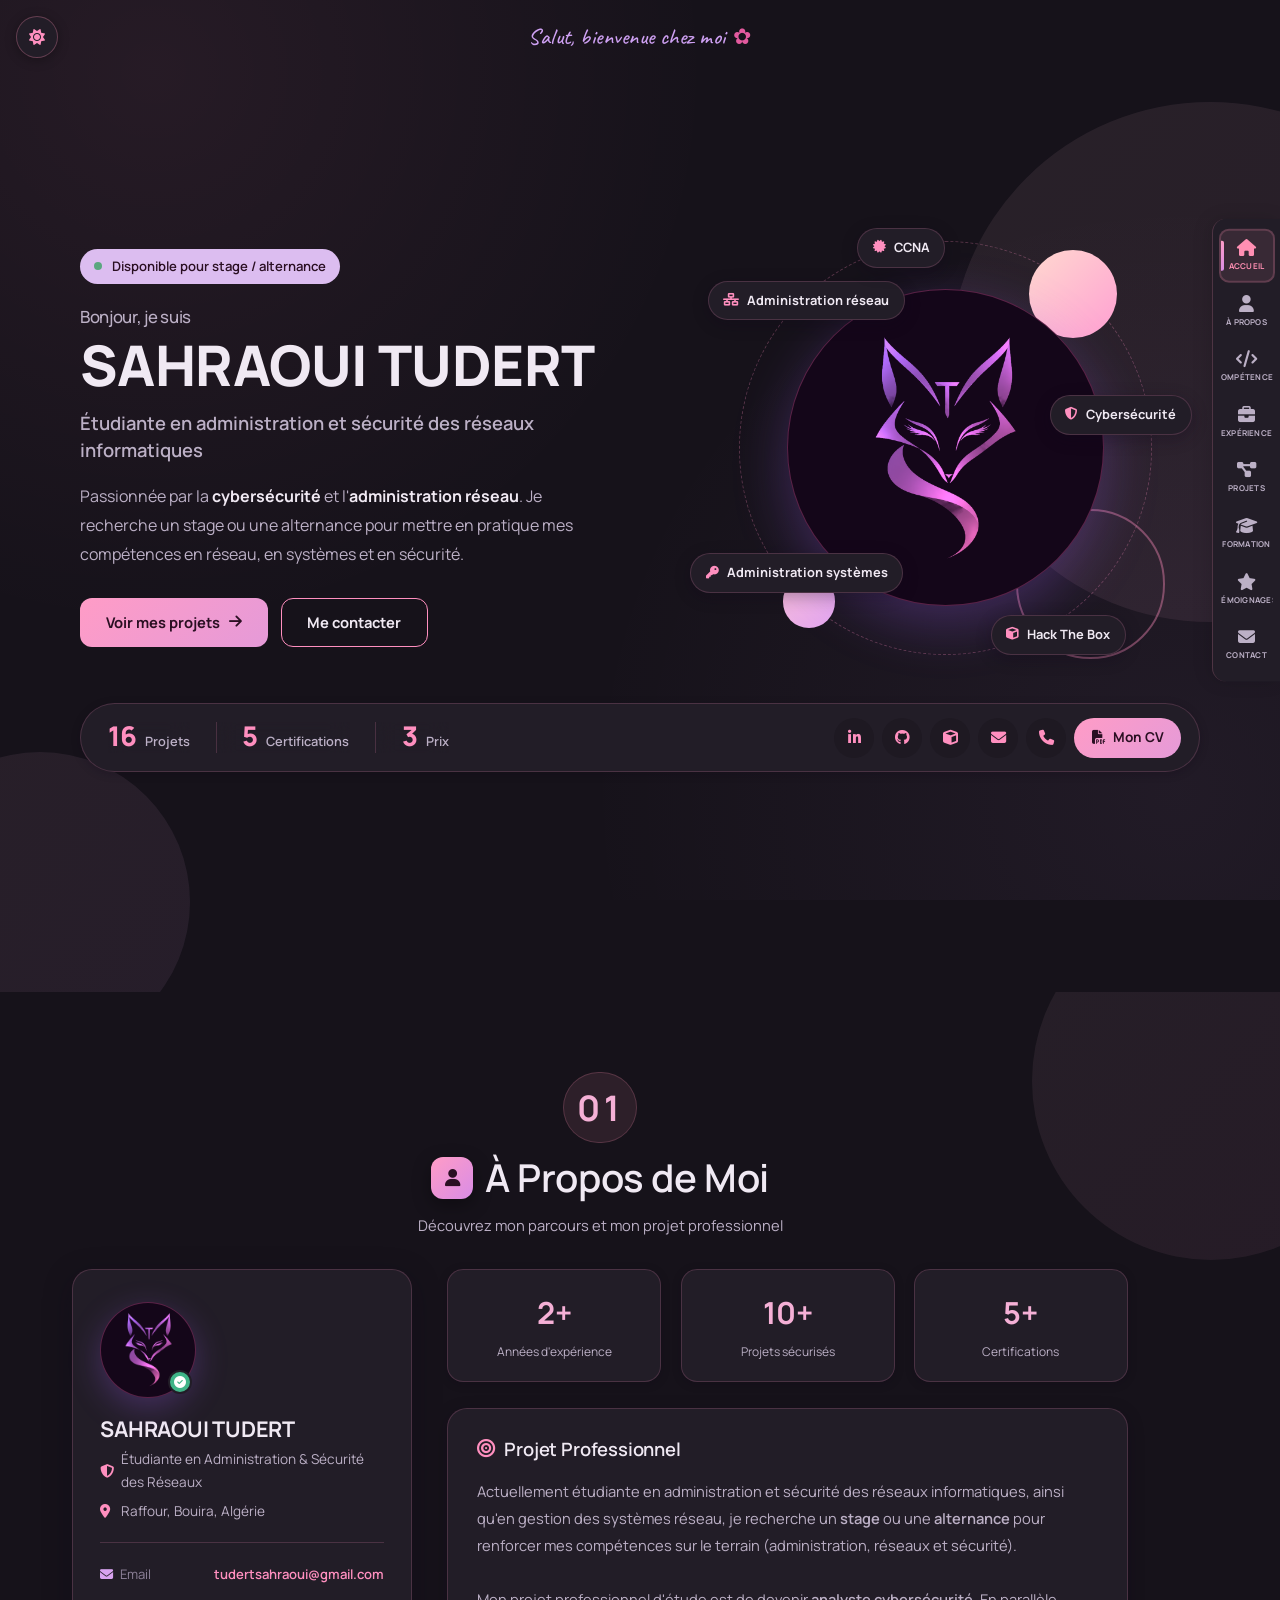
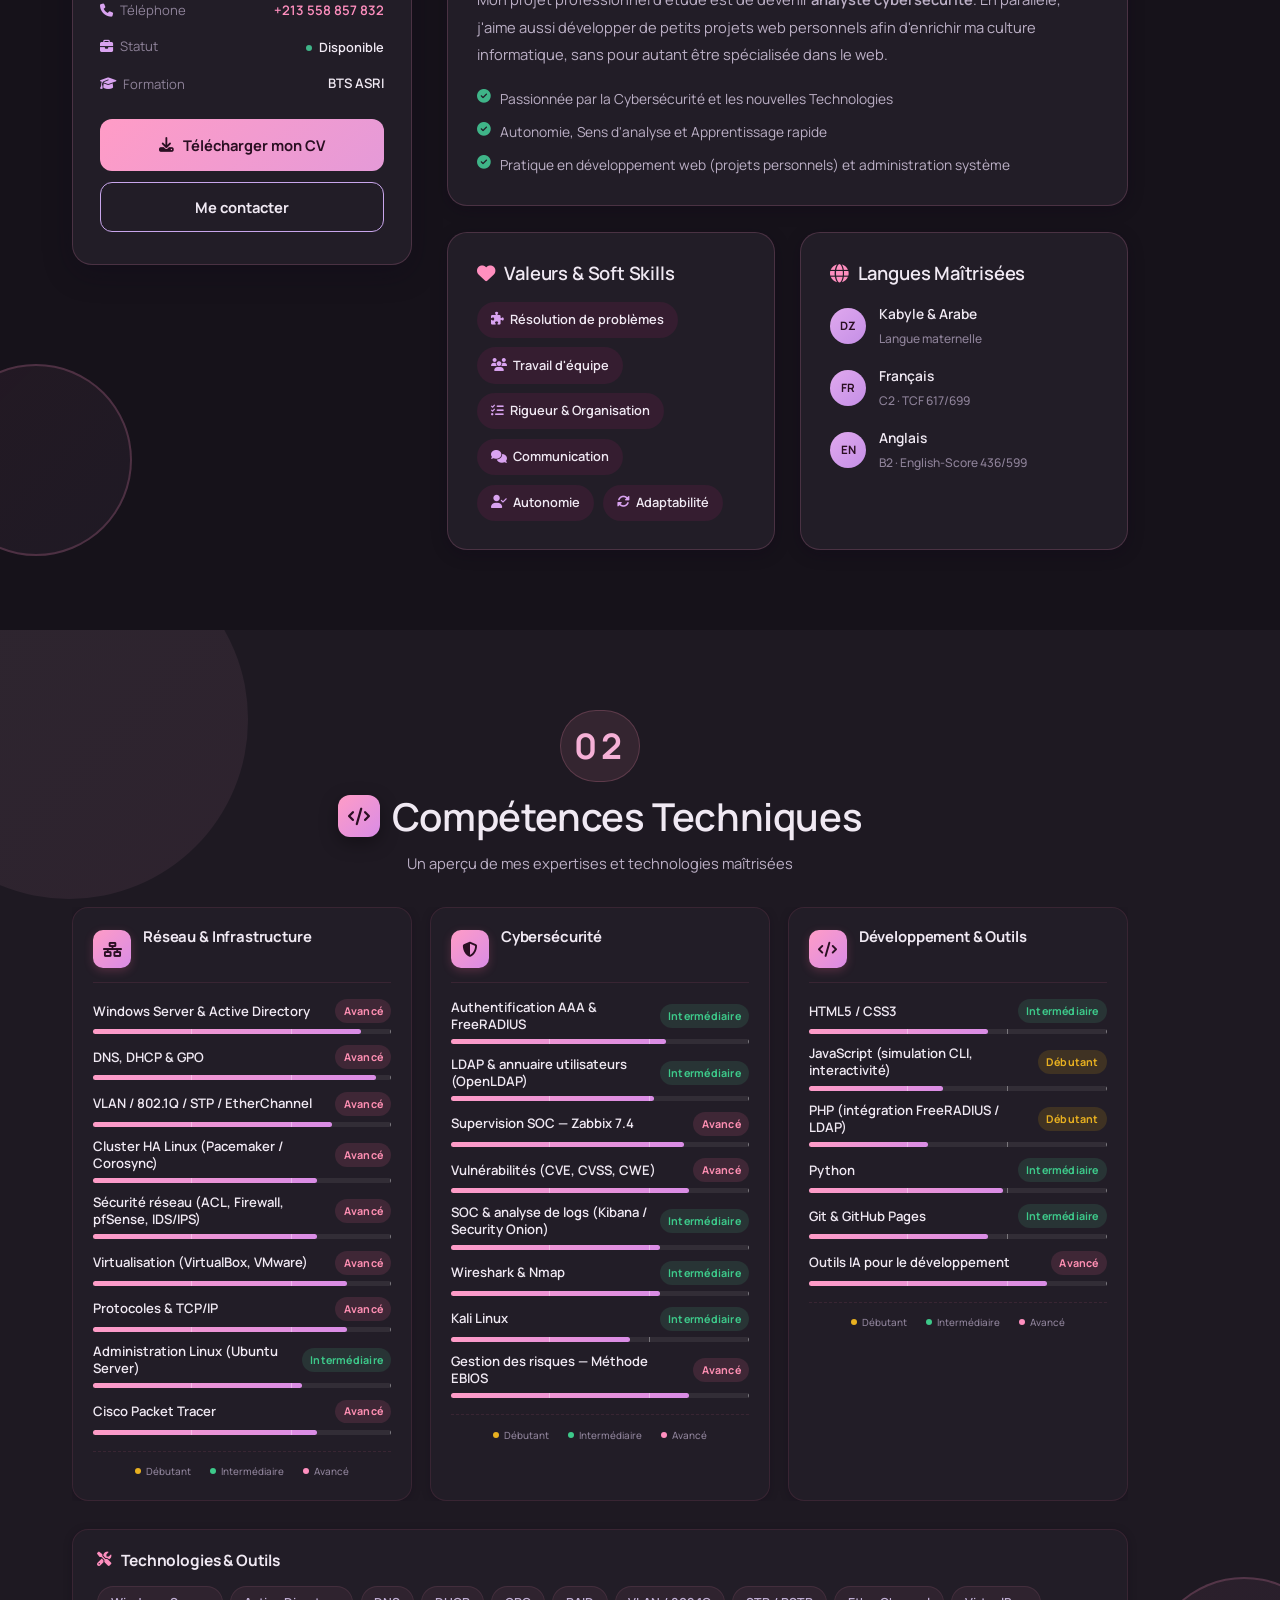
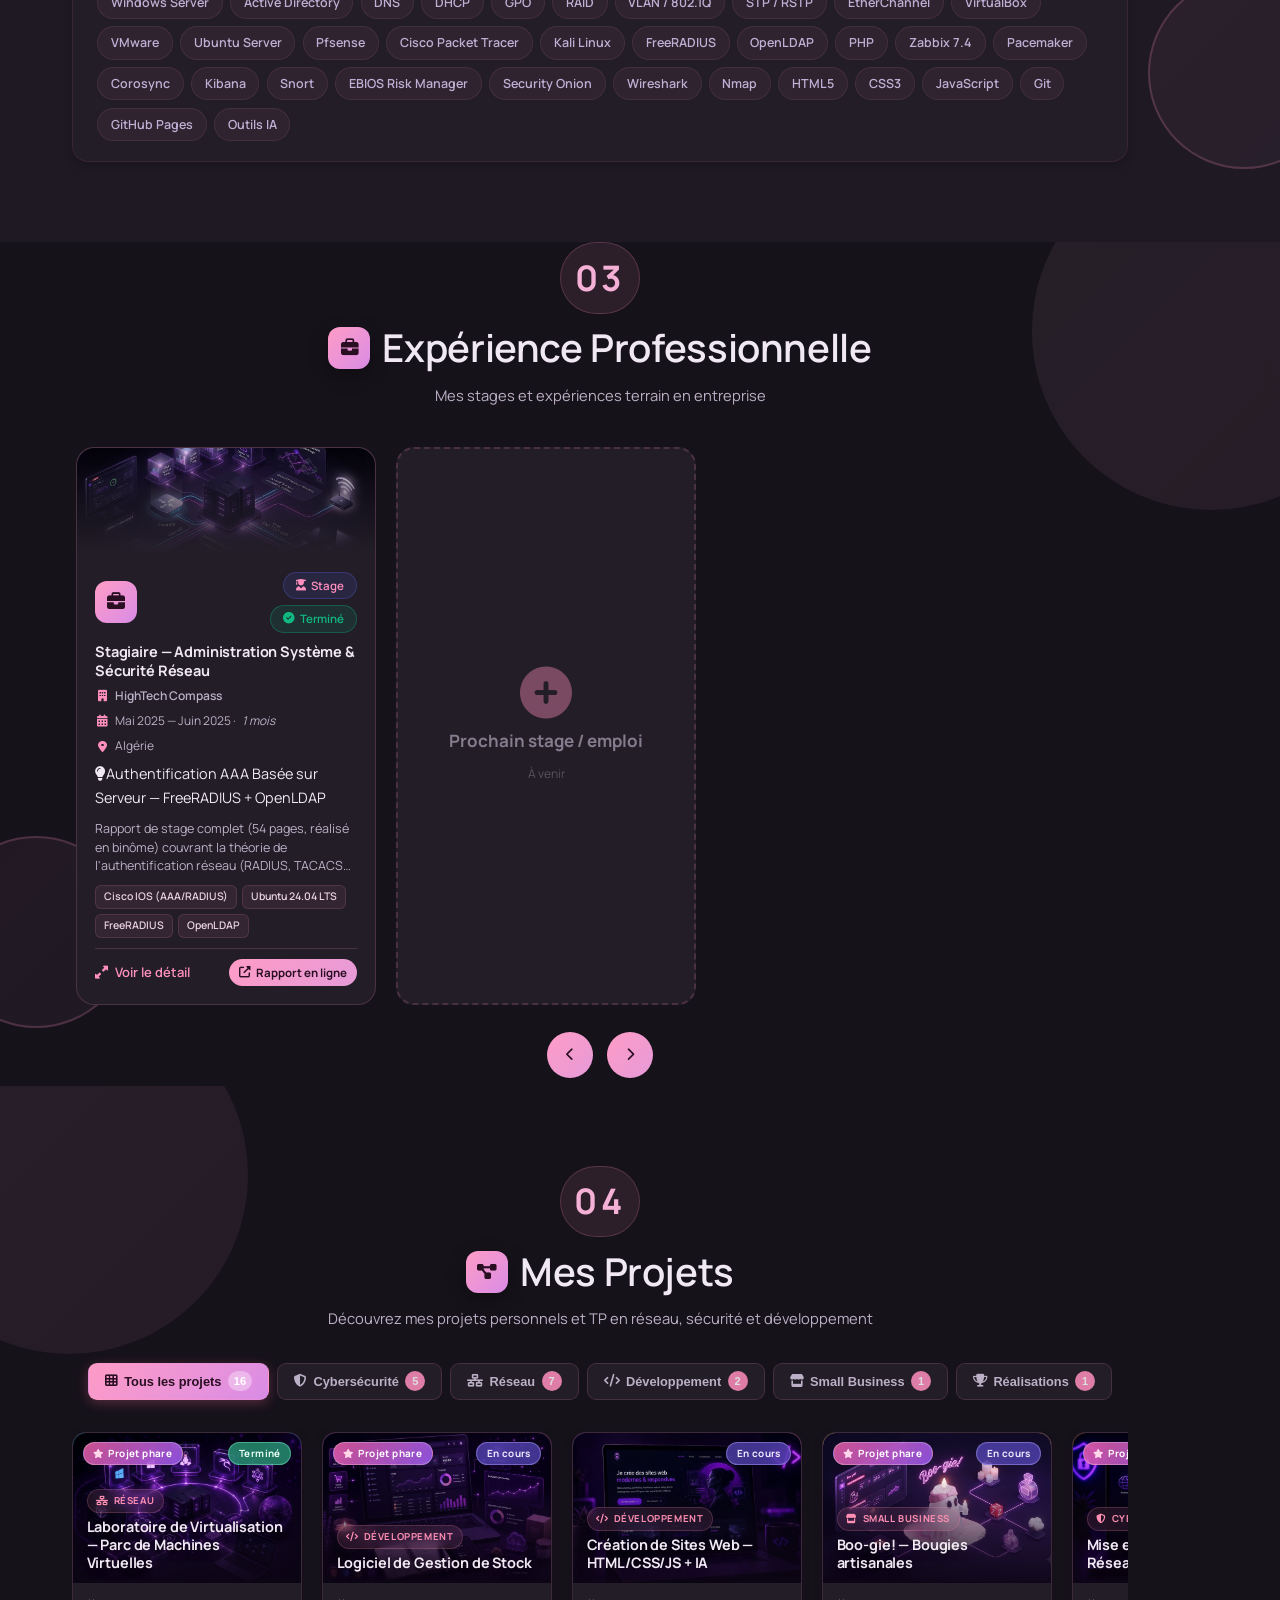
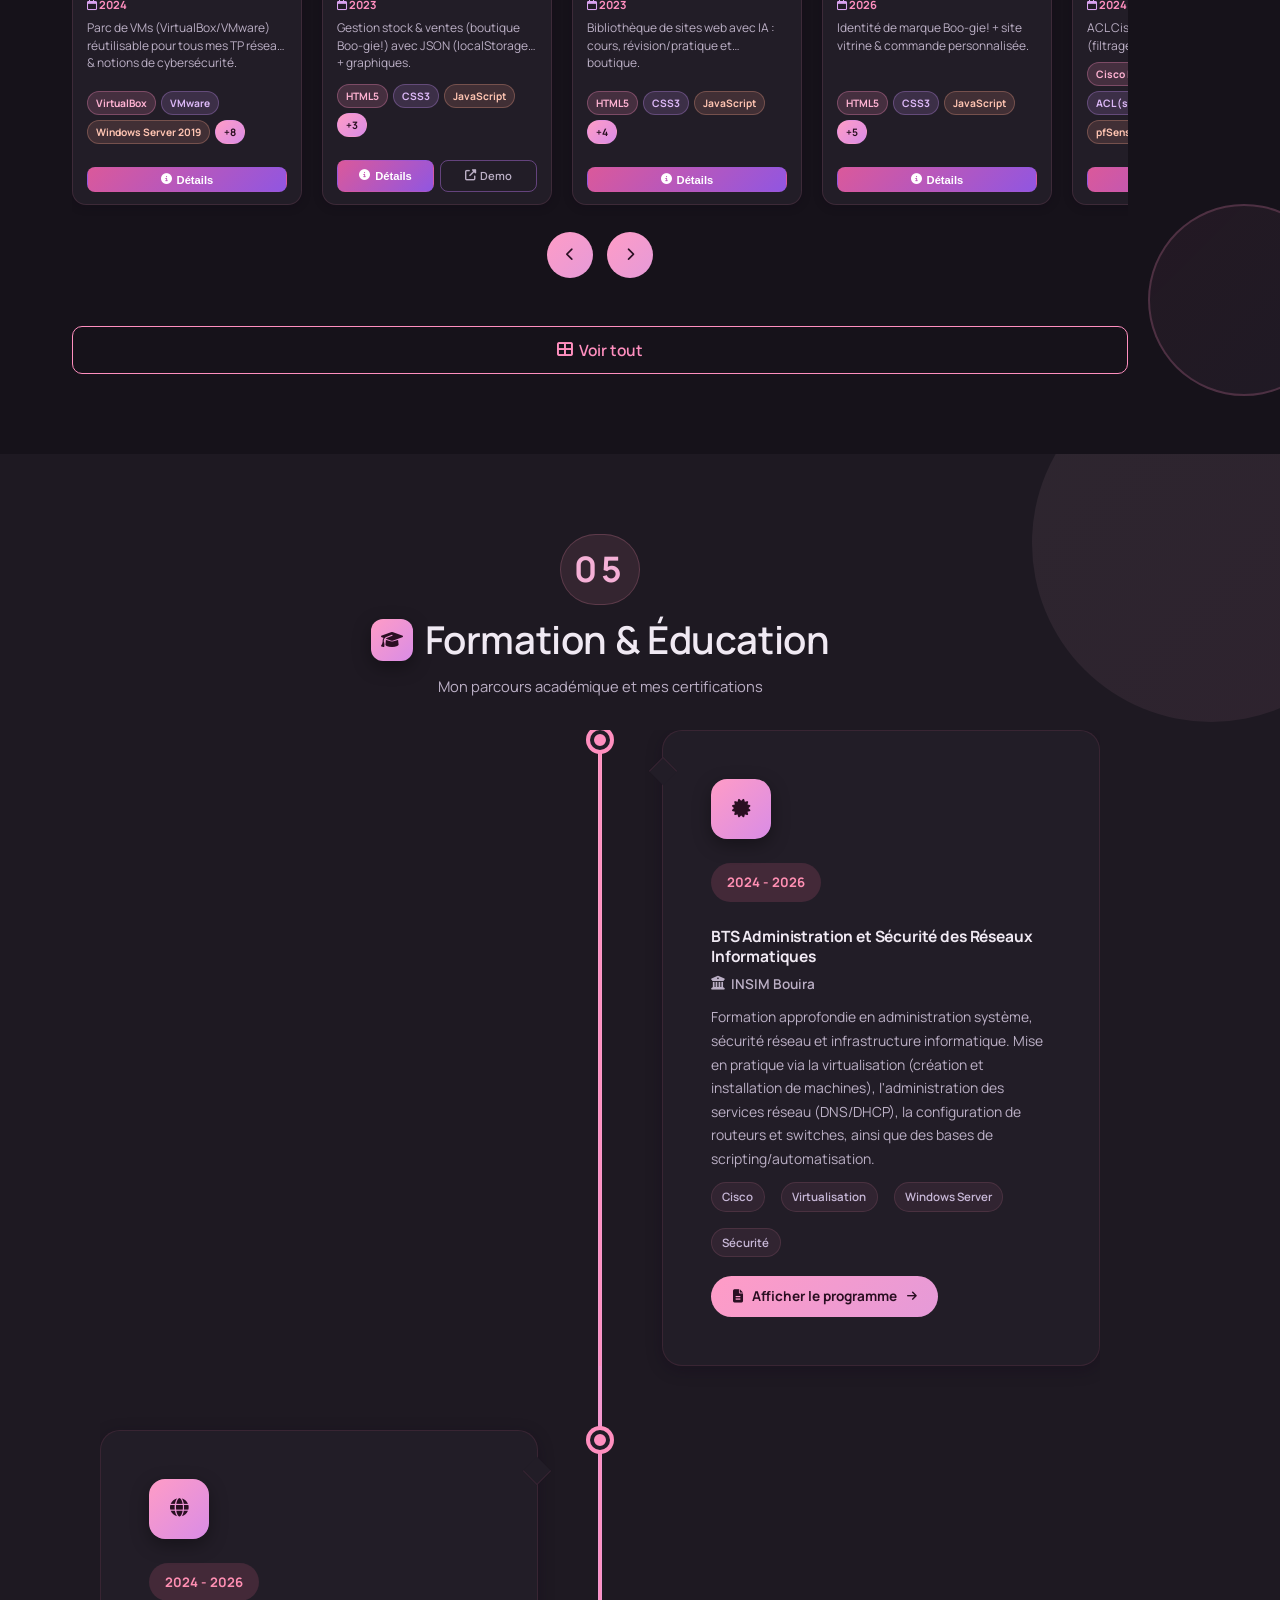
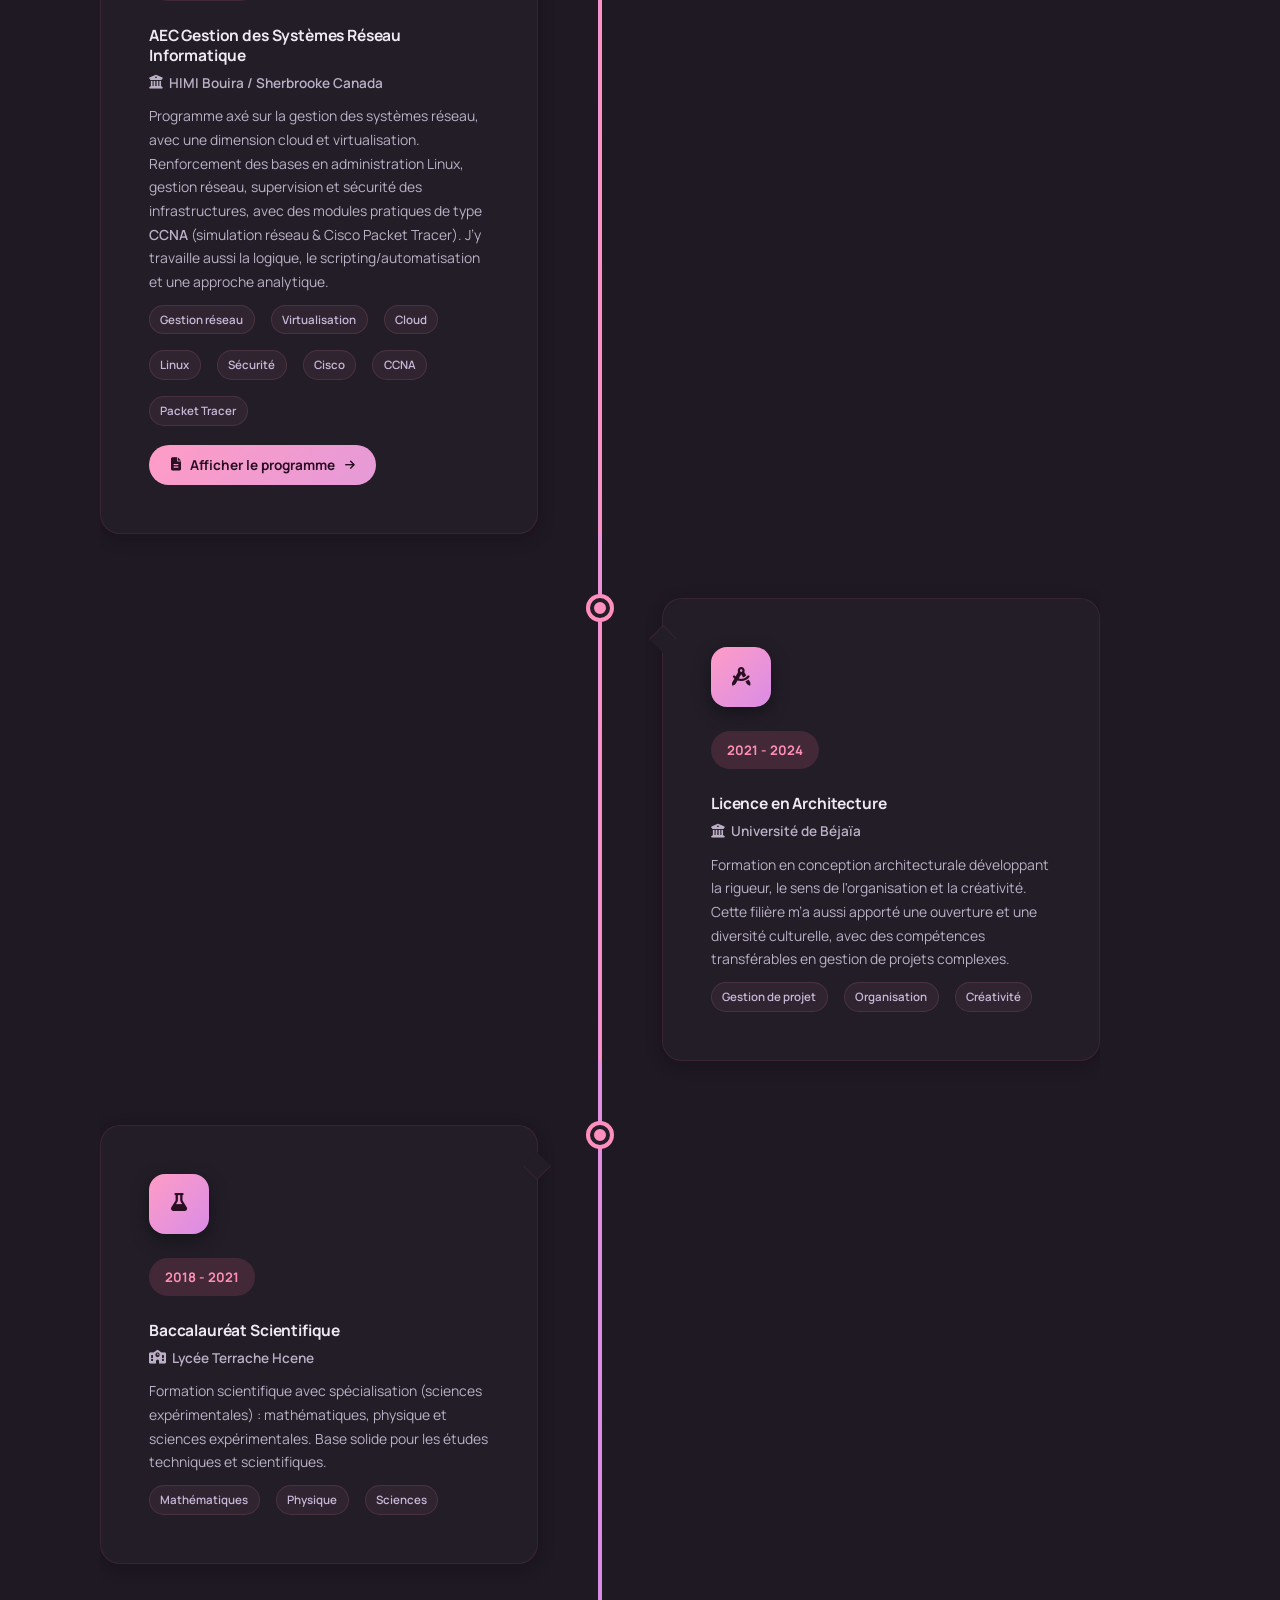
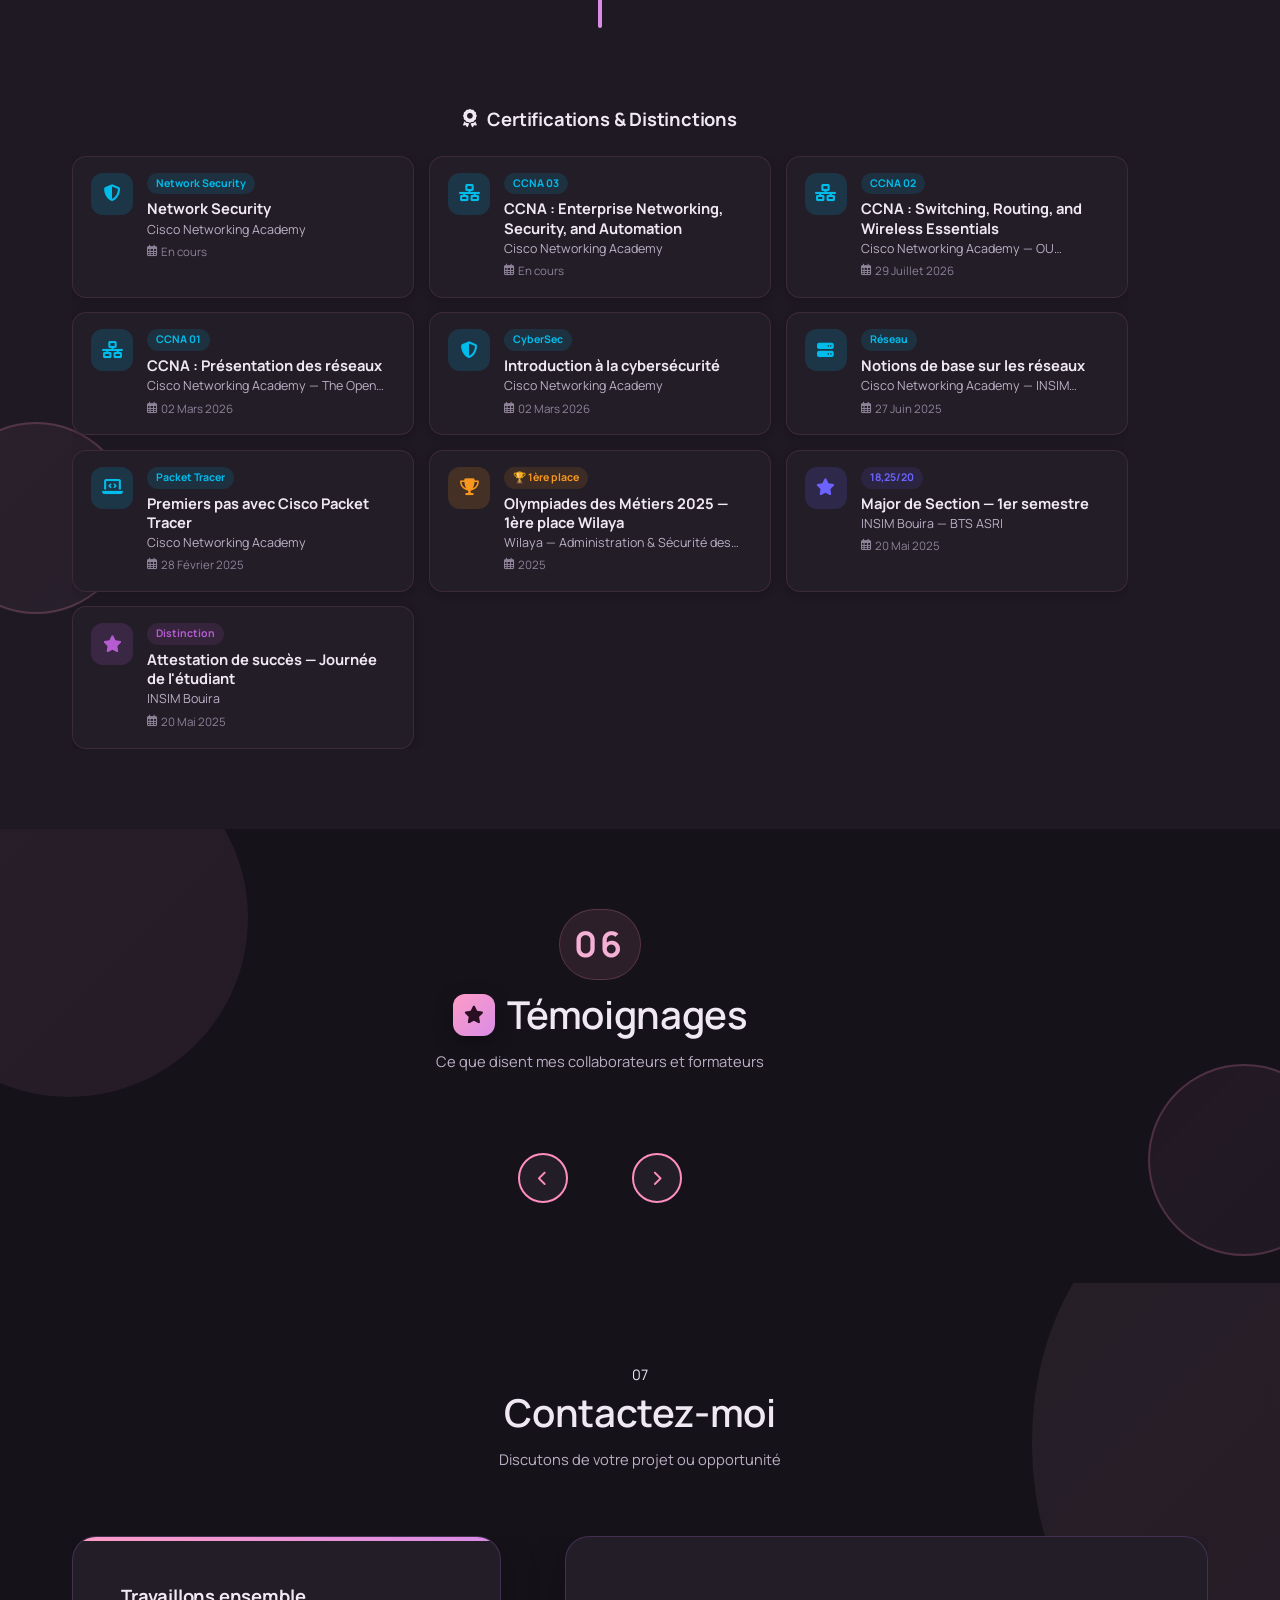
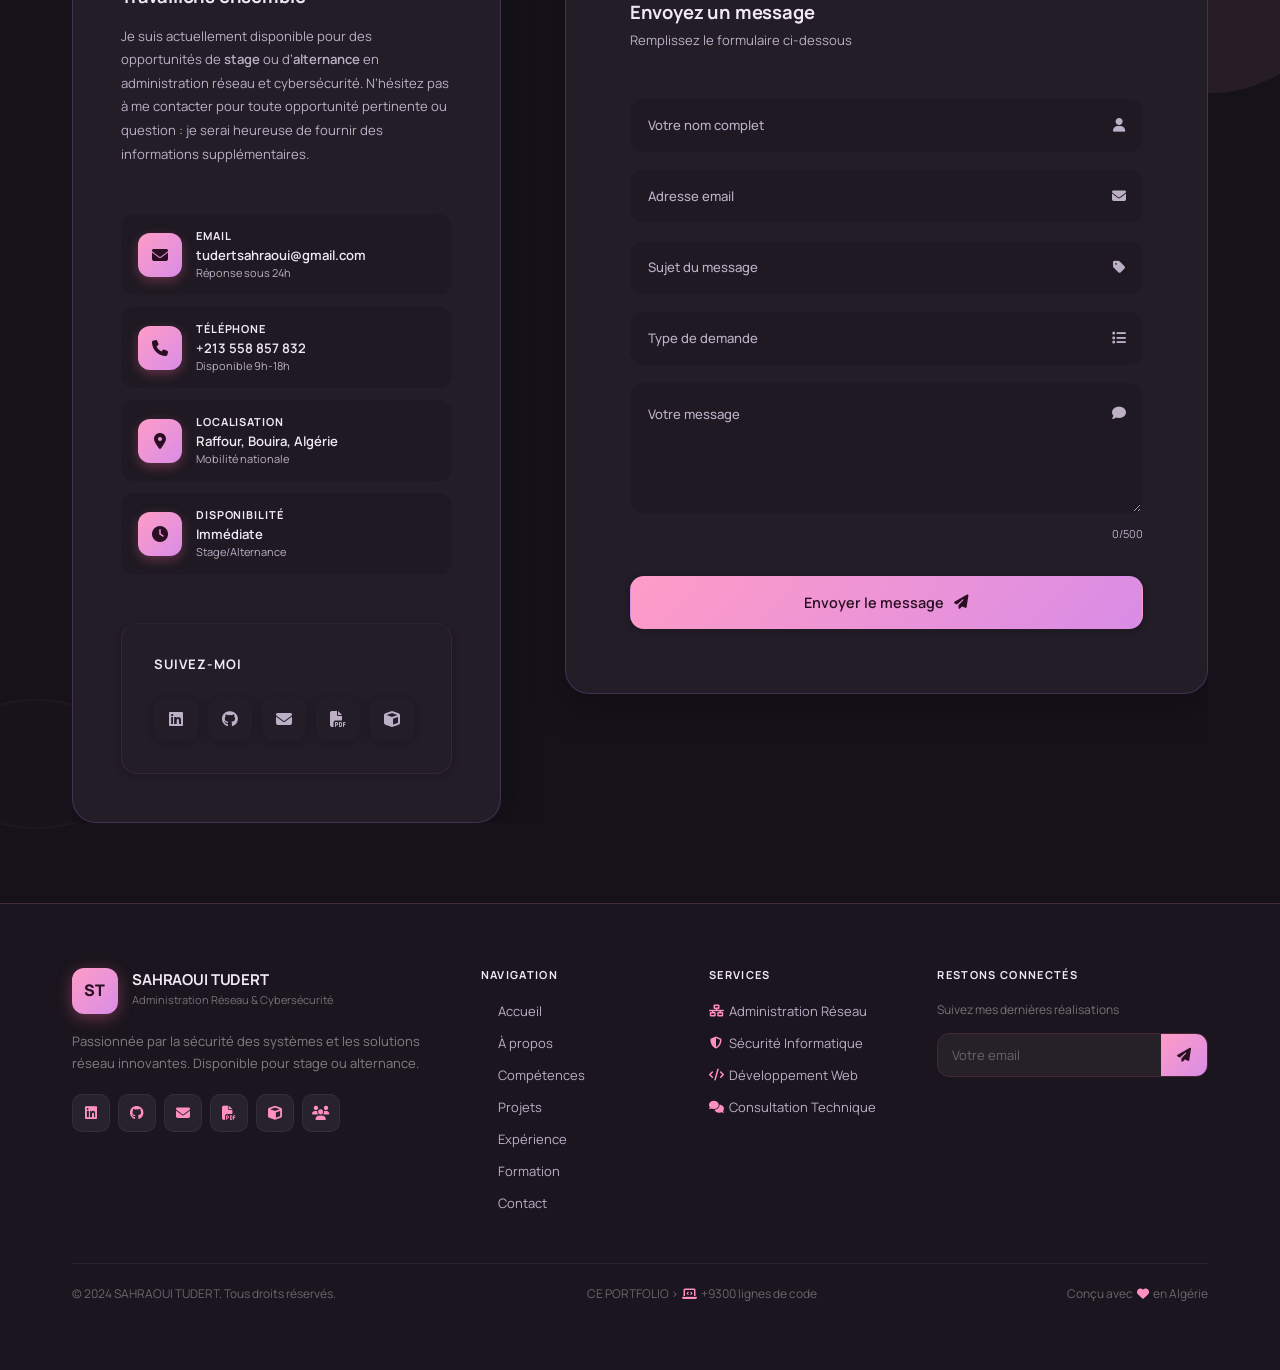
==== commit bc4b18db: "Update experience grid and testimonials sections" ====
--- a/index.html
+++ b/index.html
@@ -588,84 +588,19 @@
                 <p class="section-subtitle">Mes stages et expériences terrain en entreprise</p>
             </div>
 
-            <!-- Grille des expériences -->
+            <!-- Grille des expériences (scroll horizontal) -->
+            <div class="exp-scroll-wrapper">
             <div class="exp-grid" id="expGrid">
-
-                <!-- ─── STAGE 1 : HighTech Compass ─── -->
-                <div class="exp-card" onclick="openExpModal('stage-01')">
-                    <div class="exp-card-cover" style="background-image:url('img/covers/cover-stage.jpg')"></div>
-                    <div class="exp-card-header">
-                        <div class="exp-logo-wrap">
-                            <i class="fas fa-shield-alt"></i>
-                        </div>
-                        <div class="exp-card-meta">
-                            <span class="exp-type-badge">
-                                <i class="fas fa-user-graduate"></i> Stage
-                            </span>
-                            <span class="exp-status-badge exp-status-done">
-                                <i class="fas fa-check-circle"></i> Terminé
-                            </span>
-                        </div>
-                    </div>
-
-                    <div class="exp-card-body">
-                        <h3 class="exp-title">Stagiaire — Administration Système &amp; Sécurité Réseau</h3>
-                        <p class="exp-company">
-                            <i class="fas fa-building"></i>
-                            <strong>HighTech Compass</strong>
-                        </p>
-                        <p class="exp-period">
-                            <i class="fas fa-calendar-alt"></i>
-                            Mai 2025 — Juin 2025 · <em>1 mois</em>
-                        </p>
-                        <p class="exp-location">
-                            <i class="fas fa-map-marker-alt"></i>
-                            Algérie
-                        </p>
-
-                        <div class="exp-card-theme">
-                            <i class="fas fa-lightbulb"></i>
-                            <span>Authentification AAA — FreeRADIUS + OpenLDAP</span>
-                        </div>
-
-                        <p class="exp-summary">
-                            Déploiement d'un système AAA complet sur Ubuntu 24.04 (dom10.dz · 192.168.1.66) : authentification LDAP centralisée, autorisation par groupe, accounting Zabbix, EAP-TTLS et VLAN dynamique.
-                        </p>
-
-                        <div class="exp-tags">
-                            <span class="exp-tag">FreeRADIUS</span>
-                            <span class="exp-tag">OpenLDAP</span>
-                            <span class="exp-tag">AAA</span>
-                            <span class="exp-tag">SSSD / PAM</span>
-                            <span class="exp-tag">EAP-TTLS</span>
-                            <span class="exp-tag">VLAN 802.1Q</span>
-                            <span class="exp-tag">Zabbix</span>
-                            <span class="exp-tag">Ubuntu 24.04</span>
-                        </div>
-                    </div>
-
-                    <div class="exp-card-footer">
-                        <div class="exp-footer-row">
-                            <span class="exp-read-more">
-                                <i class="fas fa-expand-alt"></i> Voir le détail
-                            </span>
-                            <a href="https://tudertshr.github.io/AAA-freeRadius/" target="_blank"
-                               class="exp-report-btn" onclick="event.stopPropagation()">
-                                <i class="fas fa-external-link-alt"></i> Rapport en ligne
-                            </a>
-                        </div>
-                    </div>
-                </div>
-
-                <!-- ─── Placeholder : Ajouter une expérience ─── -->
-                <div class="exp-card exp-card-placeholder">
-                    <div class="exp-placeholder-inner">
-                        <i class="fas fa-plus-circle"></i>
-                        <p>Prochain stage / emploi</p>
-                        <span>À venir</span>
-                    </div>
-                </div>
-
+                <!-- Les cartes de stage/expérience sont injectées automatiquement depuis EXP/script.js -->
+            </div>
+                <div class="projects-nav" role="group" aria-label="Navigation des expériences">
+                    <button type="button" class="projects-nav-arrow prev" id="expPrevBtn" aria-label="Expériences précédentes">
+                        <i class="fas fa-chevron-left"></i>
+                    </button>
+                    <button type="button" class="projects-nav-arrow next" id="expNextBtn" aria-label="Expériences suivantes">
+                        <i class="fas fa-chevron-right"></i>
+                    </button>
+                </div>
             </div>
         </div>
     </section>
@@ -976,83 +911,7 @@
   <!-- Slider de témoignages -->
 <div class="testimonials-slider">
     <div class="testimonials-container" id="testimonialsContainer">
-        <!-- Témoignage 1 en attente -->
-        <div class="testimonial-card active">
-            <div class="testimonial-quote">
-                <i class="fas fa-quote-left"></i>
-            </div>
-            <div class="testimonial-rating">
-                <i class="fas fa-star"></i>
-                <i class="fas fa-star"></i>
-                <i class="fas fa-star"></i>
-                <i class="fas fa-star"></i>
-                <i class="fas fa-star"></i>
-            </div>
-            <p class="testimonial-text">"Témoignage à venir…"</p>
-            <div class="testimonial-author">
-                <div class="author-avatar"><i class="fas fa-user-circle"></i></div>
-                <div class="author-info">
-                    <h4 class="author-name">Nom à venir</h4>
-                    <p class="author-position">Position à venir</p>
-                </div>
-            </div>
-            <!-- Section contact -->
-            <div class="testimonial-contact" style="margin-top:15px; text-align:center;">
-                <p><em>Contact du témoin à venir...</em></p>
-            </div>
-        </div>
-
-        <!-- Témoignage 2 en attente -->
-        <div class="testimonial-card">
-            <div class="testimonial-quote">
-                <i class="fas fa-quote-left"></i>
-            </div>
-            <div class="testimonial-rating">
-                <i class="fas fa-star"></i>
-                <i class="fas fa-star"></i>
-                <i class="fas fa-star"></i>
-                <i class="fas fa-star"></i>
-                <i class="fas fa-star"></i>
-            </div>
-            <p class="testimonial-text">"Témoignage à venir…"</p>
-            <div class="testimonial-author">
-                <div class="author-avatar"><i class="fas fa-user-circle"></i></div>
-                <div class="author-info">
-                    <h4 class="author-name">Nom à venir</h4>
-                    <p class="author-position">Position à venir</p>
-                </div>
-            </div>
-            <!-- Section contact -->
-            <div class="testimonial-contact" style="margin-top:15px; text-align:center;">
-                <p><em>Contact du témoin à venir...</em></p>
-            </div>
-        </div>
-
-        <!-- Témoignage 3 en attente -->
-        <div class="testimonial-card">
-            <div class="testimonial-quote">
-                <i class="fas fa-quote-left"></i>
-            </div>
-            <div class="testimonial-rating">
-                <i class="fas fa-star"></i>
-                <i class="fas fa-star"></i>
-                <i class="fas fa-star"></i>
-                <i class="fas fa-star"></i>
-                <i class="fas fa-star"></i>
-            </div>
-            <p class="testimonial-text">"Témoignage à venir…"</p>
-            <div class="testimonial-author">
-                <div class="author-avatar"><i class="fas fa-user-circle"></i></div>
-                <div class="author-info">
-                    <h4 class="author-name">Nom à venir</h4>
-                    <p class="author-position">Position à venir</p>
-                </div>
-            </div>
-            <!-- Section contact -->
-            <div class="testimonial-contact" style="margin-top:15px; text-align:center;">
-                <p><em>Contact du témoin à venir...</em></p>
-            </div>
-        </div>
+        <!-- Les avis sont injectés automatiquement depuis REVIEWS/script.js -->
     </div>
 </div>
 
@@ -1493,6 +1352,9 @@
     <!-- Données expériences professionnelles (chargé AVANT script.js) -->
     <script src="EXP/script.js"></script>
 
+    <!-- Données avis / témoignages (chargé AVANT script.js) -->
+    <script src="REVIEWS/script.js"></script>
+
     <!-- Script principal -->
     <script src="script.js"></script>
 </body>
--- a/style.css
+++ b/style.css
@@ -3439,38 +3439,99 @@
 
 .certifications-grid {
     display: grid;
-    grid-template-columns: repeat(auto-fill, minmax(250px, 1fr));
-    gap: var(--spacing-lg);
+    grid-template-columns: repeat(auto-fill, minmax(310px, 1fr));
+    gap: 0.9rem;
 }
 
 .certification-card {
+    display: flex;
+    align-items: flex-start;
+    gap: 14px;
     background: var(--bg-card);
-    padding: var(--spacing-xl);
-    border-radius: var(--border-radius-xl);
+    padding: 1rem 1.15rem;
+    border-radius: 14px;
+    box-shadow: var(--shadow-sm);
+    border: 1px solid var(--border-color, rgba(255, 107, 157, 0.1));
+    text-align: left;
+    transition: transform 0.2s ease, box-shadow 0.2s ease;
+}
+
+.certification-card:hover {
+    transform: translateY(-3px);
     box-shadow: var(--shadow-md);
-    border: 1px solid rgba(255, 107, 157, 0.1);
-    text-align: center;
-    transition: all var(--transition-normal);
-}
-
-.certification-card:hover {
-    transform: translateY(-5px);
-    box-shadow: var(--shadow-xl);
-}
-
-.certification-icon {
-    width: 56px;
-    height: 56px;
-    margin: 0 auto 1rem;
-    background: var(--gradient-primary);
-    border-radius: 14px;
+}
+
+.certification-icon,
+.cert-icon {
+    width: 42px;
+    height: 42px;
+    flex: 0 0 42px;
+    margin: 0;
+    border-radius: 12px;
+    background: color-mix(in srgb, currentColor 16%, transparent);
     display: flex;
     align-items: center;
     justify-content: center;
-    color: white;
-    font-size: 1.4rem;
-    box-shadow: var(--shadow-primary);
-}
+    font-size: 1.05rem;
+    box-shadow: none;
+}
+
+.cert-content {
+    flex: 1;
+    min-width: 0;
+    display: flex;
+    flex-direction: column;
+    gap: 2px;
+}
+
+.cert-badge {
+    align-self: flex-start;
+    display: inline-block;
+    font-size: 0.66rem;
+    font-weight: 700;
+    padding: 2px 9px;
+    border-radius: 999px;
+    margin-bottom: 3px;
+}
+
+.cert-title {
+    font-size: 0.92rem;
+    font-weight: 700;
+    line-height: 1.3;
+    margin: 0;
+    color: var(--text-primary);
+}
+
+.cert-issuer {
+    font-size: 0.78rem;
+    color: var(--text-secondary);
+    margin: 0;
+    line-height: 1.4;
+    display: -webkit-box;
+    -webkit-line-clamp: 1;
+    -webkit-box-orient: vertical;
+    overflow: hidden;
+}
+
+.cert-date {
+    font-size: 0.72rem;
+    color: var(--text-light);
+    margin-top: 2px;
+    display: inline-flex;
+    align-items: center;
+    gap: 4px;
+}
+
+.cert-attachments { margin-top: 5px !important; }
+.cert-attachments .modal-link-btn {
+    padding: 3px 11px;
+    font-size: 0.72rem;
+    font-weight: 700;
+    border-radius: 999px;
+    background: var(--fill-pink, #f4c4d9);
+    color: var(--on-fill, #4a2340) !important;
+}
+.cert-attachments .modal-link-btn:hover { background: var(--fill-mauve, #e0d2f3); }
 
 .certification-name {
     font-size: 0.93rem;
@@ -5532,24 +5593,42 @@
 }
 
 /* ── Grille des cartes ─────────────────────────────────────────── */
+.exp-scroll-wrapper {
+    position: relative;
+    margin-bottom: 0.5rem;
+}
 .exp-grid {
-    display: grid;
-    grid-template-columns: repeat(auto-fill, minmax(340px, 1fr));
-    gap: 28px;
-    margin-top: 48px;
+    display: flex;
+    flex-wrap: nowrap;
+    gap: 20px;
+    overflow-x: auto;
+    scroll-snap-type: x proximity;
+    scroll-behavior: smooth;
+    padding: 0.5rem 0.25rem 1.25rem;
+    -webkit-overflow-scrolling: touch;
+    scrollbar-width: thin;
+    scrollbar-color: var(--color-secondary) transparent;
+    margin-top: 32px;
+}
+.exp-grid .exp-card {
+    flex: 0 0 300px;
+    scroll-snap-align: start;
+}
+@media (max-width: 700px) {
+    .exp-grid .exp-card { flex-basis: 82vw; }
 }
 
 /* ── Carte d'expérience ─────────────────────────────────────────── */
 .exp-card {
     background: var(--bg-card);
     border: 1px solid var(--border-color);
-    border-radius: 20px;
-    padding: 28px;
+    border-radius: 18px;
+    padding: 18px;
     cursor: pointer;
     transition: transform 0.28s ease, box-shadow 0.28s ease, border-color 0.28s ease;
     display: flex;
     flex-direction: column;
-    gap: 18px;
+    gap: 10px;
     position: relative;
     overflow: hidden;
 }
@@ -5561,7 +5640,7 @@
     background: var(--gradient-primary);
     opacity: 0;
     transition: opacity 0.3s ease;
-    border-radius: 20px;
+    border-radius: 18px;
     z-index: 0;
 }
 
@@ -5576,11 +5655,11 @@
 .exp-card > * { position: relative; z-index: 1; }
 
 .exp-card-cover {
-    margin: -28px -28px 4px;
-    height: 170px;
+    margin: -18px -18px 4px;
+    height: 110px;
     background-size: cover;
     background-position: center;
-    border-radius: 20px 20px 0 0;
+    border-radius: 18px 18px 0 0;
     position: relative;
 }
 .exp-card-cover::after {
@@ -5588,7 +5667,7 @@
     position: absolute;
     inset: 0;
     background: linear-gradient(180deg, rgba(11,7,21,0.05) 0%, var(--bg-card) 96%);
-    border-radius: 20px 20px 0 0;
+    border-radius: 18px 18px 0 0;
 }
 
 /* ── En-tête carte ─────────────────────────────────────────────── */
@@ -5599,14 +5678,14 @@
 }
 
 .exp-logo-wrap {
-    width: 52px;
-    height: 52px;
-    border-radius: 14px;
+    width: 42px;
+    height: 42px;
+    border-radius: 12px;
     background: var(--gradient-primary);
     display: flex;
     align-items: center;
     justify-content: center;
-    font-size: 22px;
+    font-size: 18px;
     color: #fff;
     flex-shrink: 0;
 }
@@ -5654,23 +5733,29 @@
     border: 1px solid rgba(16,185,129,0.3);
 }
 
+.exp-status-soon {
+    background: var(--fill-mauve, rgba(157,92,245,0.14));
+    color: var(--on-fill, #6d28d9);
+    border: 1px solid transparent;
+}
+
 /* ── Corps carte ──────────────────────────────────────────────── */
-.exp-card-body { display: flex; flex-direction: column; gap: 8px; }
+.exp-card-body { display: flex; flex-direction: column; gap: 5px; }
 
 .exp-title {
-    font-size: 16px;
+    font-size: 14.5px;
     font-weight: 700;
     color: var(--text-primary);
-    line-height: 1.35;
+    line-height: 1.3;
     margin: 0;
 }
 
 .exp-company, .exp-period, .exp-location {
-    font-size: 13px;
+    font-size: 12px;
     color: var(--text-secondary);
     display: flex;
     align-items: center;
-    gap: 7px;
+    gap: 6px;
     margin: 0;
 }
 
@@ -5681,17 +5766,21 @@
 }
 
 .exp-summary {
-    font-size: 13.5px;
+    font-size: 12.5px;
     color: var(--text-secondary);
-    line-height: 1.6;
-    margin: 6px 0 0;
+    line-height: 1.5;
+    margin: 4px 0 0;
+    display: -webkit-box;
+    -webkit-line-clamp: 3;
+    -webkit-box-orient: vertical;
+    overflow: hidden;
 }
 
 .exp-tags {
     display: flex;
     flex-wrap: wrap;
-    gap: 6px;
-    margin-top: 8px;
+    gap: 5px;
+    margin-top: 4px;
 }
 
 .exp-tag {
@@ -5699,16 +5788,37 @@
     color: var(--color-primary);
     border: 1px solid rgba(var(--color-primary-rgb, 100,108,255), 0.18);
     border-radius: 6px;
-    padding: 3px 10px;
-    font-size: 11.5px;
+    padding: 2px 8px;
+    font-size: 10.5px;
     font-weight: 600;
 }
 
 /* ── Pied de carte ────────────────────────────────────────────── */
 .exp-card-footer {
     border-top: 1px solid var(--border-color);
-    padding-top: 14px;
+    padding-top: 10px;
     margin-top: auto;
+}
+
+.exp-footer-row {
+    display: flex;
+    align-items: center;
+    justify-content: space-between;
+    flex-wrap: wrap;
+    gap: 8px;
+}
+
+.exp-report-btn {
+    font-size: 11.5px;
+    font-weight: 700;
+    color: var(--on-fill, var(--color-primary));
+    background: var(--fill-pink, transparent);
+    padding: 4px 10px;
+    border-radius: 999px;
+    display: inline-flex;
+    align-items: center;
+    gap: 5px;
+    white-space: nowrap;
 }
 
 .exp-read-more {
@@ -5726,8 +5836,9 @@
 /* ── Carte placeholder ─────────────────────────────────────────── */
 .exp-card-placeholder {
     border-style: dashed;
+    border-width: 2px;
     cursor: default;
-    min-height: 200px;
+    min-height: 100%;
     display: flex;
     align-items: center;
     justify-content: center;
@@ -5749,14 +5860,15 @@
 }
 
 .exp-placeholder-inner i {
-    font-size: 32px;
-    opacity: 0.35;
+    font-size: 52px;
+    opacity: 0.4;
+    color: var(--color-primary);
 }
 
 .exp-placeholder-inner p {
-    font-size: 14px;
-    font-weight: 600;
-    opacity: 0.5;
+    font-size: 17px;
+    font-weight: 700;
+    opacity: 0.65;
     margin: 0;
 }
 
@@ -6406,6 +6518,21 @@
     background: #10131e;
     border-color: rgba(165,180,252,0.25);
 }
+
+/* Mode clair — bouton pratique en rose pastel (au lieu du noir) */
+body:not(.dark) .exp-practical-link {
+    background: var(--fill-pink, #f4c4d9);
+    border: 1px solid transparent;
+}
+body:not(.dark) .exp-practical-link:hover {
+    background: var(--fill-mauve, #e0d2f3);
+    border-color: transparent;
+}
+body:not(.dark) .exp-practical-link > i:first-child { color: var(--on-fill, #4a2340); }
+body:not(.dark) .exp-practical-label { color: rgba(74, 35, 64, 0.6); }
+body:not(.dark) .exp-practical-sub { color: var(--on-fill, #4a2340); }
+body:not(.dark) .exp-practical-arrow { color: rgba(74, 35, 64, 0.4); }
+body:not(.dark) .exp-practical-link:hover .exp-practical-arrow { color: var(--on-fill, #4a2340); }
 
 /* Responsive */
 @media (max-width: 600px) {
@@ -7473,11 +7600,11 @@
    MOT DE BIENVENUE — petit texte manuscrit en haut au centre de l'accueil
    ========================================================================== */
 .ld-welcome {
-    /* centré verticalement sur le bouton thème (42px, top: 1rem) */
+    /* En haut de l'accueil : défile avec la page et disparaît quand on descend */
     position: absolute; top: calc(1rem + 21px); left: 50%; transform: translate(-50%, -50%);
-    margin: 0; z-index: 1; white-space: nowrap; pointer-events: none;
+    margin: 0; z-index: 250; white-space: nowrap; pointer-events: none;
     font-family: 'Caveat', 'Segoe Script', 'Bradley Hand', cursive;
-    font-weight: 600; font-size: 2.1rem; line-height: 1; letter-spacing: 0.02em;
+    font-weight: 500; font-size: 1.4rem; line-height: 1; letter-spacing: 0.02em;
     color: var(--color-secondary);
     opacity: 0; animation: ldWelcomeIn 1s ease 0.4s forwards;
 }
@@ -7488,5 +7615,190 @@
 @keyframes ldWelcomeSpin { to { transform: rotate(360deg); } }
 /* mobile : le bouton thème fait 40px */
 @media (max-width: 768px) { .ld-welcome { top: calc(1rem + 20px); font-size: 1.7rem; } }
-@media (max-width: 400px) { .ld-welcome { font-size: 1.45rem; } }
+@media (max-width: 400px) { .ld-welcome { top: calc(1rem + 20px); font-size: 1.45rem; } }
 @media (prefers-reduced-motion: reduce) { .ld-welcome, .ld-welcome span { animation: none; opacity: 0.95; } }
+
+/* ==========================================================================
+   CARTES PROJETS — version compacte et raffinée (badges, taille, boutons)
+   ========================================================================== */
+
+/* Grille "Tous mes projets" : cartes plus petites, colonnes qui s'adaptent */
+.projects-view-all-wrapper { padding: 1.5rem 1.6rem; }
+.projects-view-all-grid {
+    grid-template-columns: repeat(auto-fill, minmax(215px, 1fr));
+    gap: 1rem;
+}
+.projects-grid .project-card { flex: 0 0 230px; }
+
+/* Carte */
+.project-card { border-radius: 14px; }
+.project-card-header { height: 150px; }
+.project-cover-text { padding: 0.65rem 0.85rem; gap: 0.35rem; }
+.project-cover-text .project-card-title { font-size: 0.9rem; line-height: 1.25; }
+.project-category-badge--cover {
+    padding: 0.16rem 0.55rem;
+    font-size: 0.6rem;
+    letter-spacing: 0.06em;
+}
+
+/* Badges "Projet phare" / statut : petites pastilles en verre, sans orange */
+.project-featured-badge,
+.project-status {
+    top: 0.6rem;
+    padding: 0.2rem 0.6rem;
+    font-size: 0.62rem;
+    font-weight: 700;
+    letter-spacing: 0.04em;
+    gap: 0.3rem;
+    line-height: 1.4;
+    border-radius: 999px;
+    box-shadow: none;
+    backdrop-filter: blur(8px);
+    -webkit-backdrop-filter: blur(8px);
+    border: 1px solid transparent;
+    color: #fff;
+}
+.project-featured-badge { left: 0.6rem; }
+.project-status { right: 0.6rem; }
+.project-featured-badge i { font-size: 0.58rem; color: #ffd6ea; }
+
+/* Projet phare : rose → violet de la charte */
+.project-featured-badge {
+    background: linear-gradient(135deg, rgba(239,95,167,0.85), rgba(157,92,245,0.85));
+    border-color: rgba(255,255,255,0.25);
+}
+/* Terminé : vert doux */
+.project-status.completed {
+    background: rgba(40,160,120,0.75);
+    border-color: rgba(120,235,190,0.45);
+    color: #eafff6;
+}
+/* En cours : violet-bleu doux (plus d'orange) */
+.project-status.ongoing {
+    background: rgba(88,72,190,0.72);
+    border-color: rgba(180,165,255,0.45);
+    color: #efeaff;
+}
+
+/* Corps de carte */
+.project-card-body { padding: 0.75rem 0.9rem 0.4rem; }
+.project-meta { margin-bottom: 0.35rem; }
+.project-year { font-size: 0.7rem; }
+.project-card-description { font-size: 0.75rem; line-height: 1.45; margin-bottom: 0.5rem; }
+.project-tech-tags { gap: 0.3rem; margin-bottom: 0.5rem; }
+.tech-tag-mini { padding: 0.15rem 0.5rem; font-size: 0.64rem; }
+
+/* Boutons : plus fins, plus élégants */
+.project-card-footer { padding: 0.5rem 0.9rem 0.75rem; gap: 0.4rem; border-top: none; }
+.project-card-btn {
+    padding: 0.36rem 0.6rem;
+    font-size: 0.7rem;
+    border-radius: 8px;
+    gap: 0.3rem;
+}
+.project-card-btn.primary,
+body.dark .project-card-btn.primary {
+    background: linear-gradient(135deg, rgba(239,95,167,0.9), rgba(157,92,245,0.9)) !important;
+    color: #fff !important;
+    border-color: transparent;
+    box-shadow: none;
+}
+.project-card-btn.primary:hover {
+    background: linear-gradient(135deg, #ef5fa7, #9d5cf5) !important;
+    box-shadow: 0 4px 12px rgba(157,92,245,0.35);
+    transform: translateY(-1px);
+}
+.project-card-btn:not(.primary),
+body.dark .project-card-btn:not(.primary) {
+    background: transparent;
+    border: 1px solid rgba(199,125,255,0.4);
+    color: var(--text-secondary);
+}
+.project-card-btn:not(.primary):hover,
+body.dark .project-card-btn:not(.primary):hover {
+    background: rgba(199,125,255,0.14);
+    border-color: rgba(199,125,255,0.7);
+    color: var(--text-primary);
+}
+
+
+/* ==========================================================================
+   À PROPOS — avatar = logo (clair / sombre), fond du cercle = fond du logo
+   ========================================================================== */
+.id-avatar {
+    width: 96px; height: 96px;
+    background: #f7f1f7;                               /* fond du logo clair */
+    border: 1.5px solid rgba(163, 35, 154, 0.22);
+    box-shadow: 0 10px 28px rgba(109, 40, 217, 0.18);
+    overflow: hidden;
+    flex-shrink: 0;
+}
+body.dark .id-avatar {
+    background: #140619;                               /* fond du logo sombre */
+    border-color: rgba(239, 95, 167, 0.32);
+    box-shadow: 0 10px 32px rgba(157, 92, 245, 0.28);
+}
+.id-avatar .id-logo {
+    width: 84%; height: 84%;
+    object-fit: contain;
+    display: block;
+    user-select: none; -webkit-user-drag: none;
+}
+.id-avatar .id-logo--dark { display: none; }
+body.dark .id-avatar .id-logo--light { display: none; }
+body.dark .id-avatar .id-logo--dark { display: block; }
+/* pastille "vérifié" recalée sur le bas-droit du cercle agrandi */
+.id-badge { left: 68px; top: 68px; }
+/* ==================== AVIS (REVIEWS) : style d'origine, sans espaces perdus ==================== */
+.testimonials-container { display: grid; min-height: 0; }
+.testimonials-container .testimonial-card {
+    grid-area: 1 / 1;
+    position: relative;
+    padding: 1.6rem 2.2rem;
+    display: flex;
+    flex-direction: column;   /* permet de coller le bloc du prof en bas */
+}
+.testimonials-container .testimonial-quote { font-size: 2.8rem; margin: 0 0 0.2rem; }
+.testimonials-container .testimonial-rating { font-size: 0.8rem; margin-bottom: 0.9rem; }
+
+/* Le témoignage : l'élément le plus grand de la carte */
+.testimonials-container .testimonial-text {
+    font-size: 1.12rem;
+    line-height: 1.7;
+    margin-bottom: 1.1rem;
+}
+
+/* Bloc du prof + infos : toujours collé en bas, au même niveau sur toutes les cartes */
+.testimonials-container .testimonial-author { gap: 0.8rem; margin-top: auto; }
+.testimonials-container .author-avatar { width: 42px; height: 42px; font-size: 1rem; }
+.testimonials-container .author-name { font-size: 0.9rem; margin: 0; }
+.testimonials-container .author-position { font-size: 0.75rem; margin: 0; line-height: 1.35; }
+
+.review-meta {
+    margin-top: 0.9rem;
+    padding-top: 0.7rem;
+    border-top: 1px dashed rgba(255, 107, 157, 0.3);
+    font-size: 0.74rem;
+    color: var(--text-secondary);
+    line-height: 1.5;
+}
+.review-meta p { margin: 0; }
+.review-relation { margin-bottom: 0.3rem !important; font-size: 0.7rem; }
+.review-domain {
+    display: inline-block;
+    padding: 0.05rem 0.55rem;
+    margin-right: 0.3rem;
+    border-radius: 999px;
+    background: rgba(255, 107, 157, 0.12);
+    color: var(--color-primary);
+    font-weight: 600;
+}
+.review-contact { display: flex; flex-wrap: wrap; gap: 0.15rem 1rem; }
+.review-contact a { color: var(--color-primary); text-decoration: none; }
+.review-contact a:hover { text-decoration: underline; }
+.review-contact i { margin-right: 0.25rem; }
+.review-source { font-style: italic; opacity: 0.85; }
+@media (max-width: 640px) {
+    .testimonials-container .testimonial-card { padding: 1.2rem; }
+    .testimonials-container .testimonial-text { font-size: 1rem; }
+}
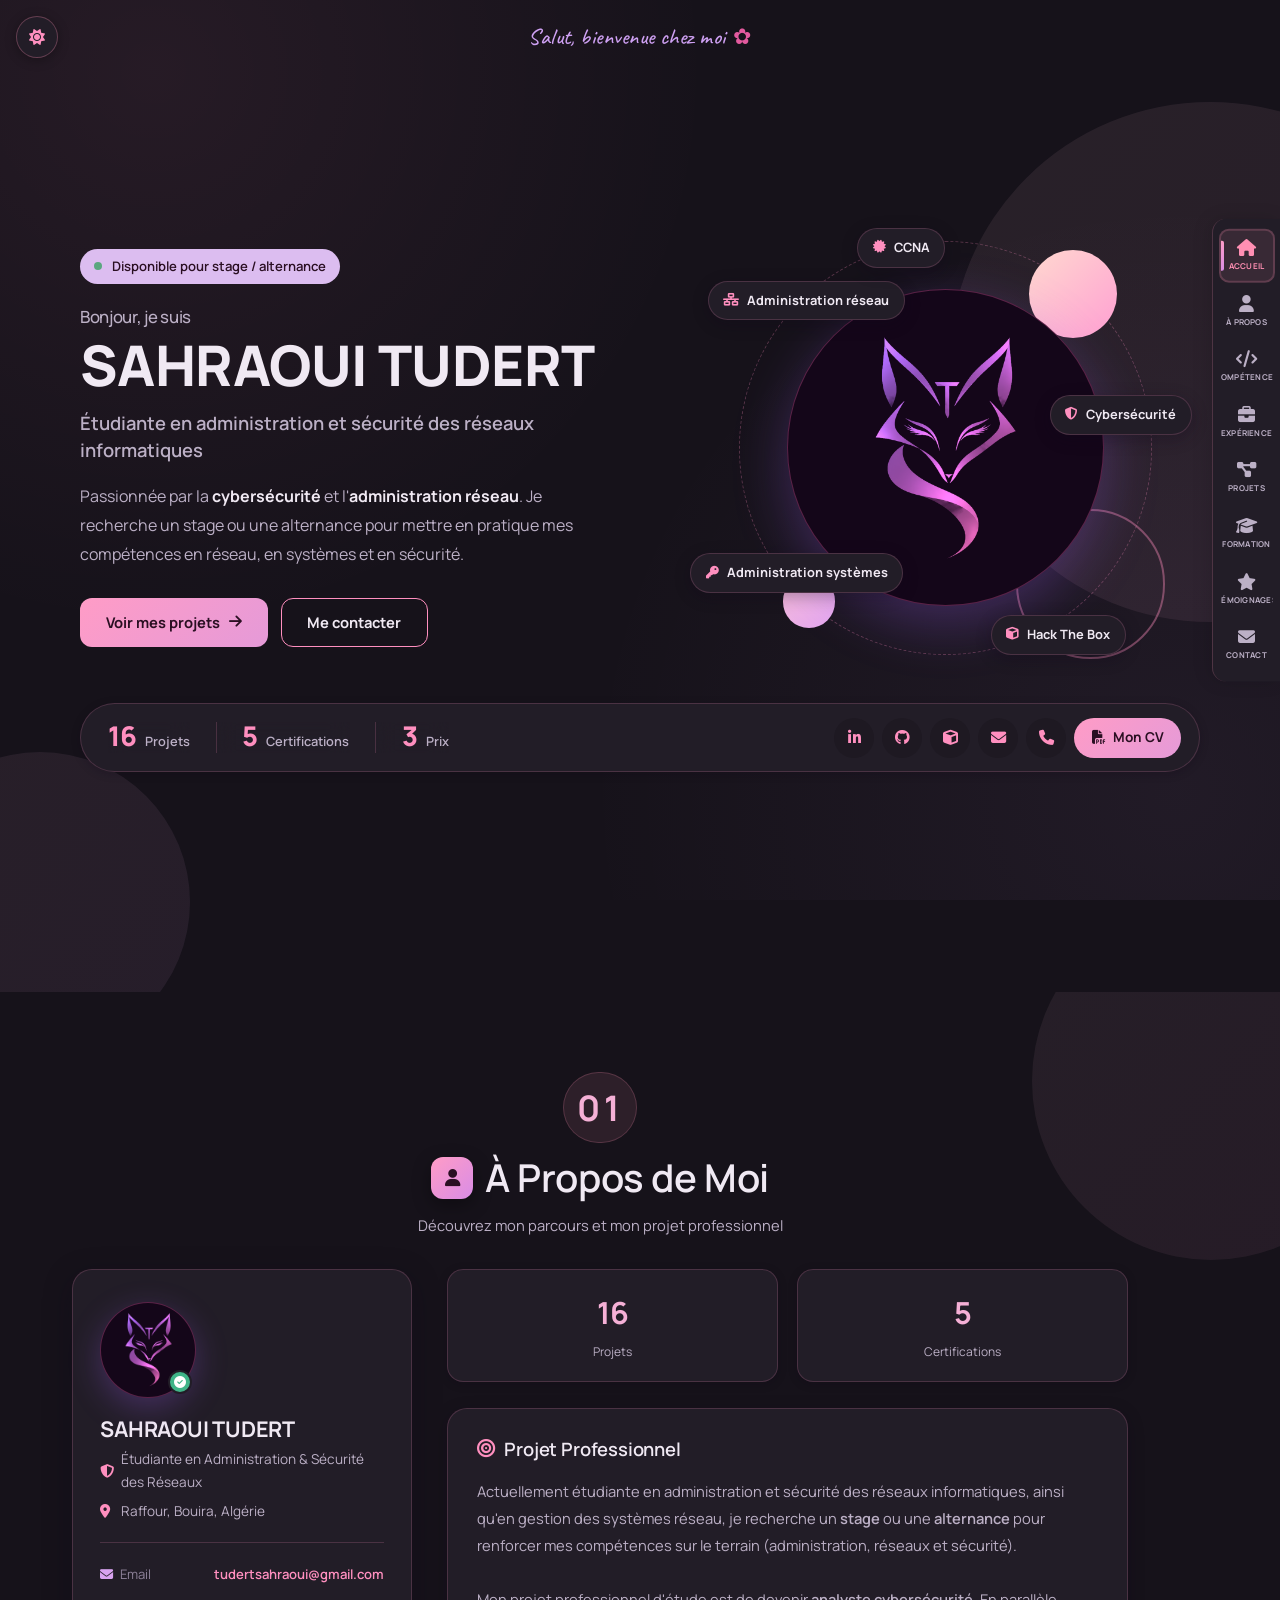
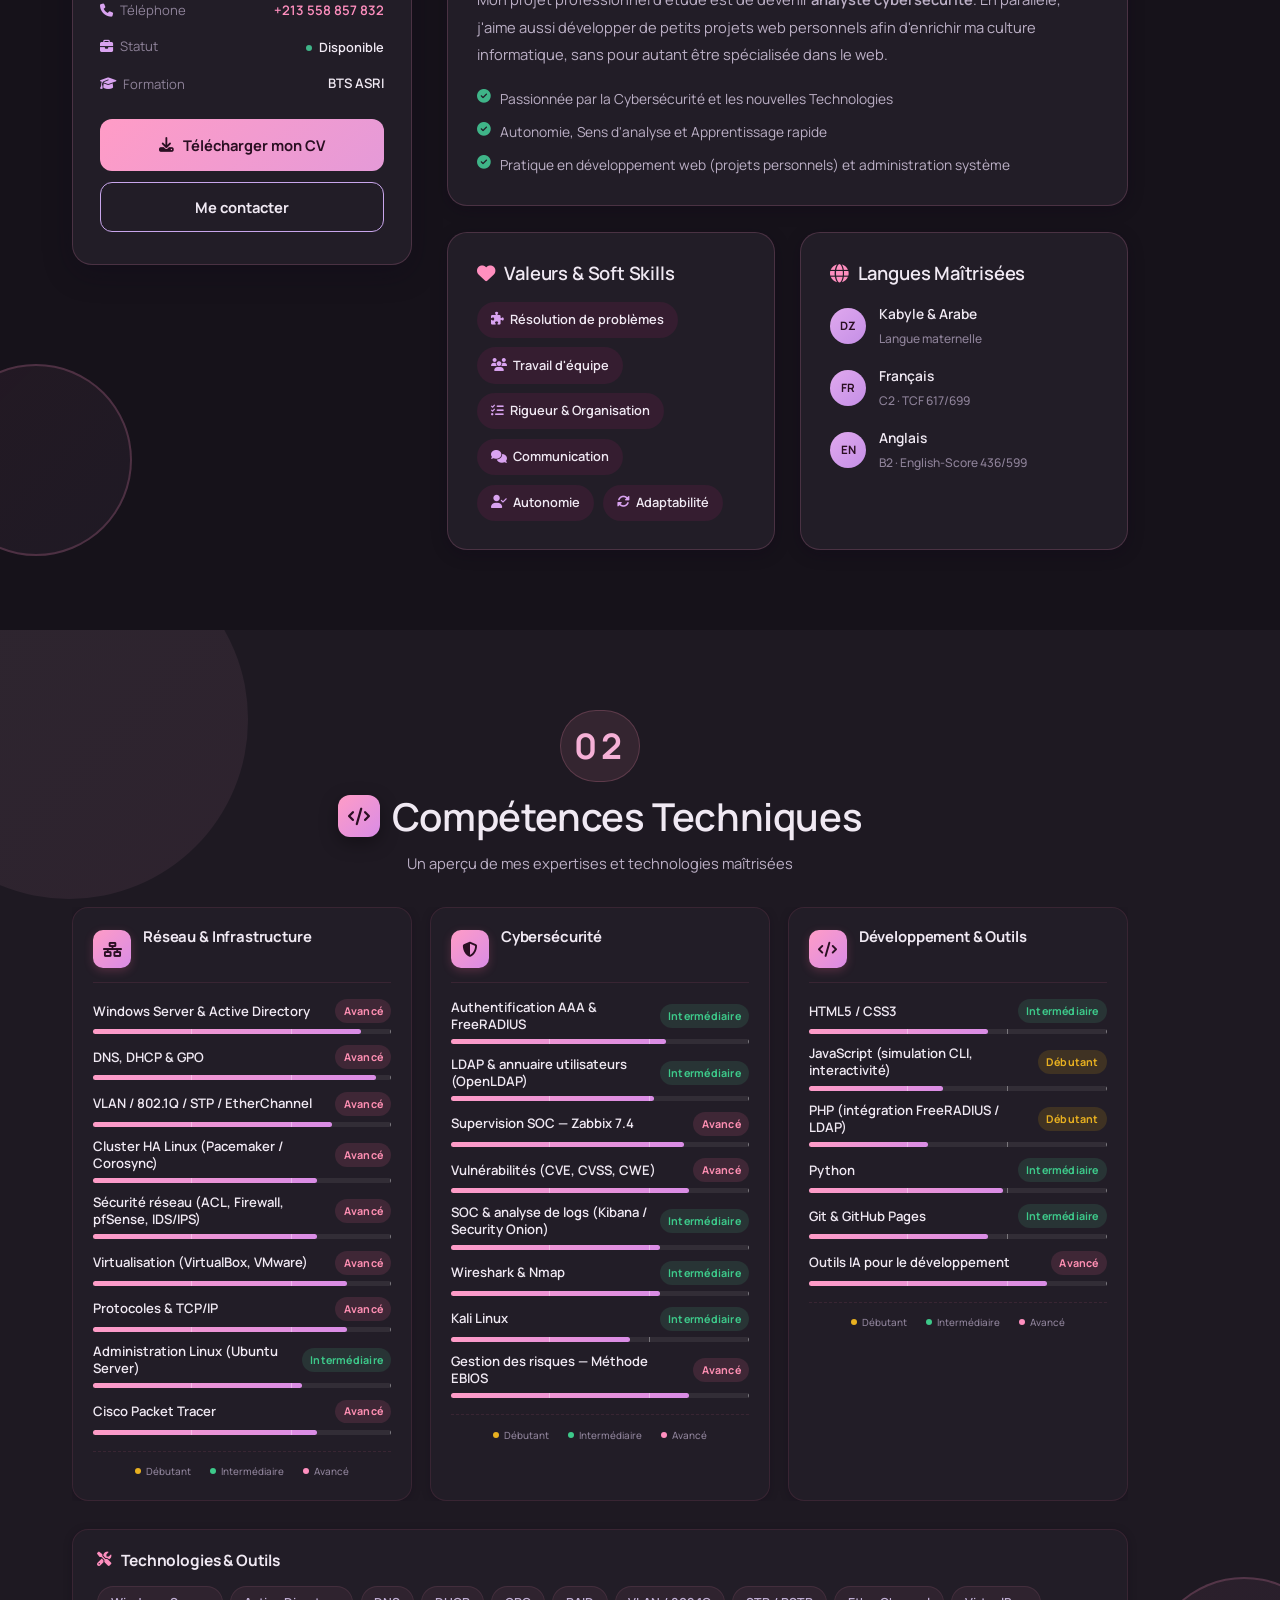
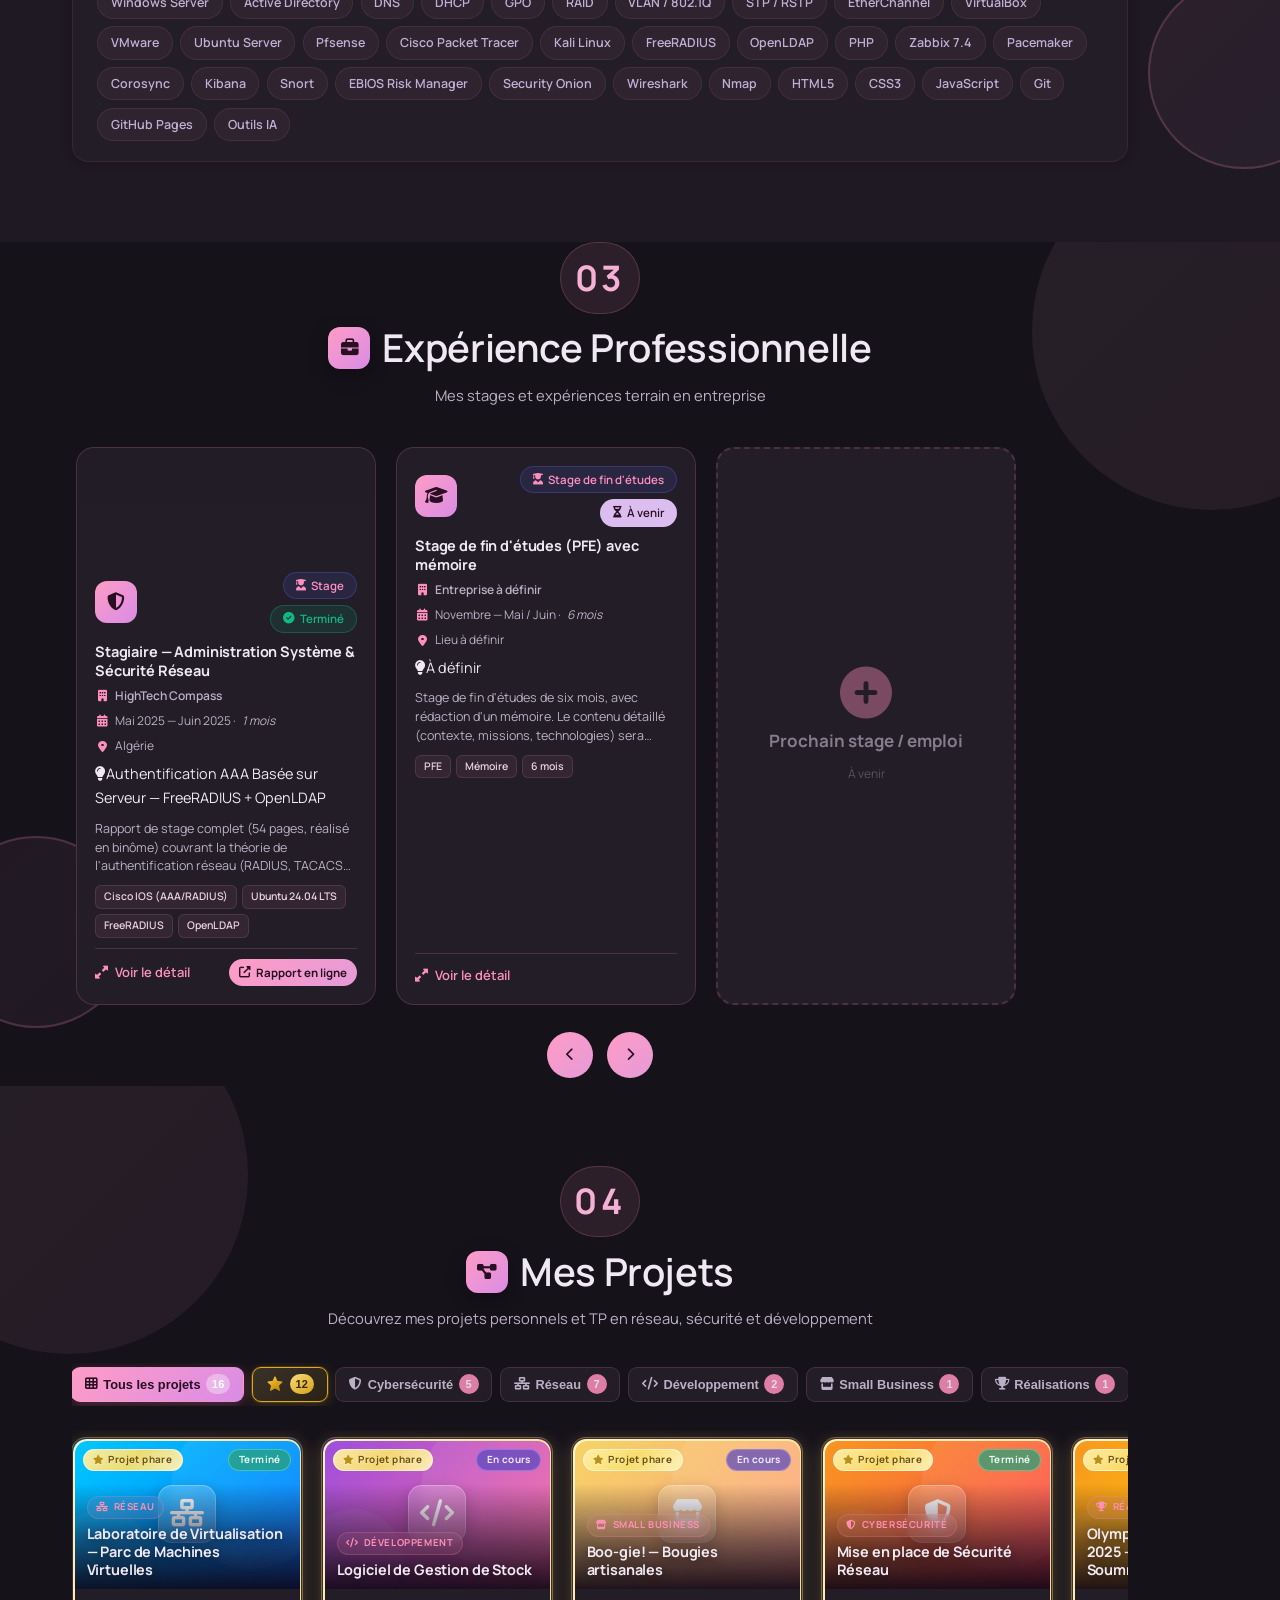
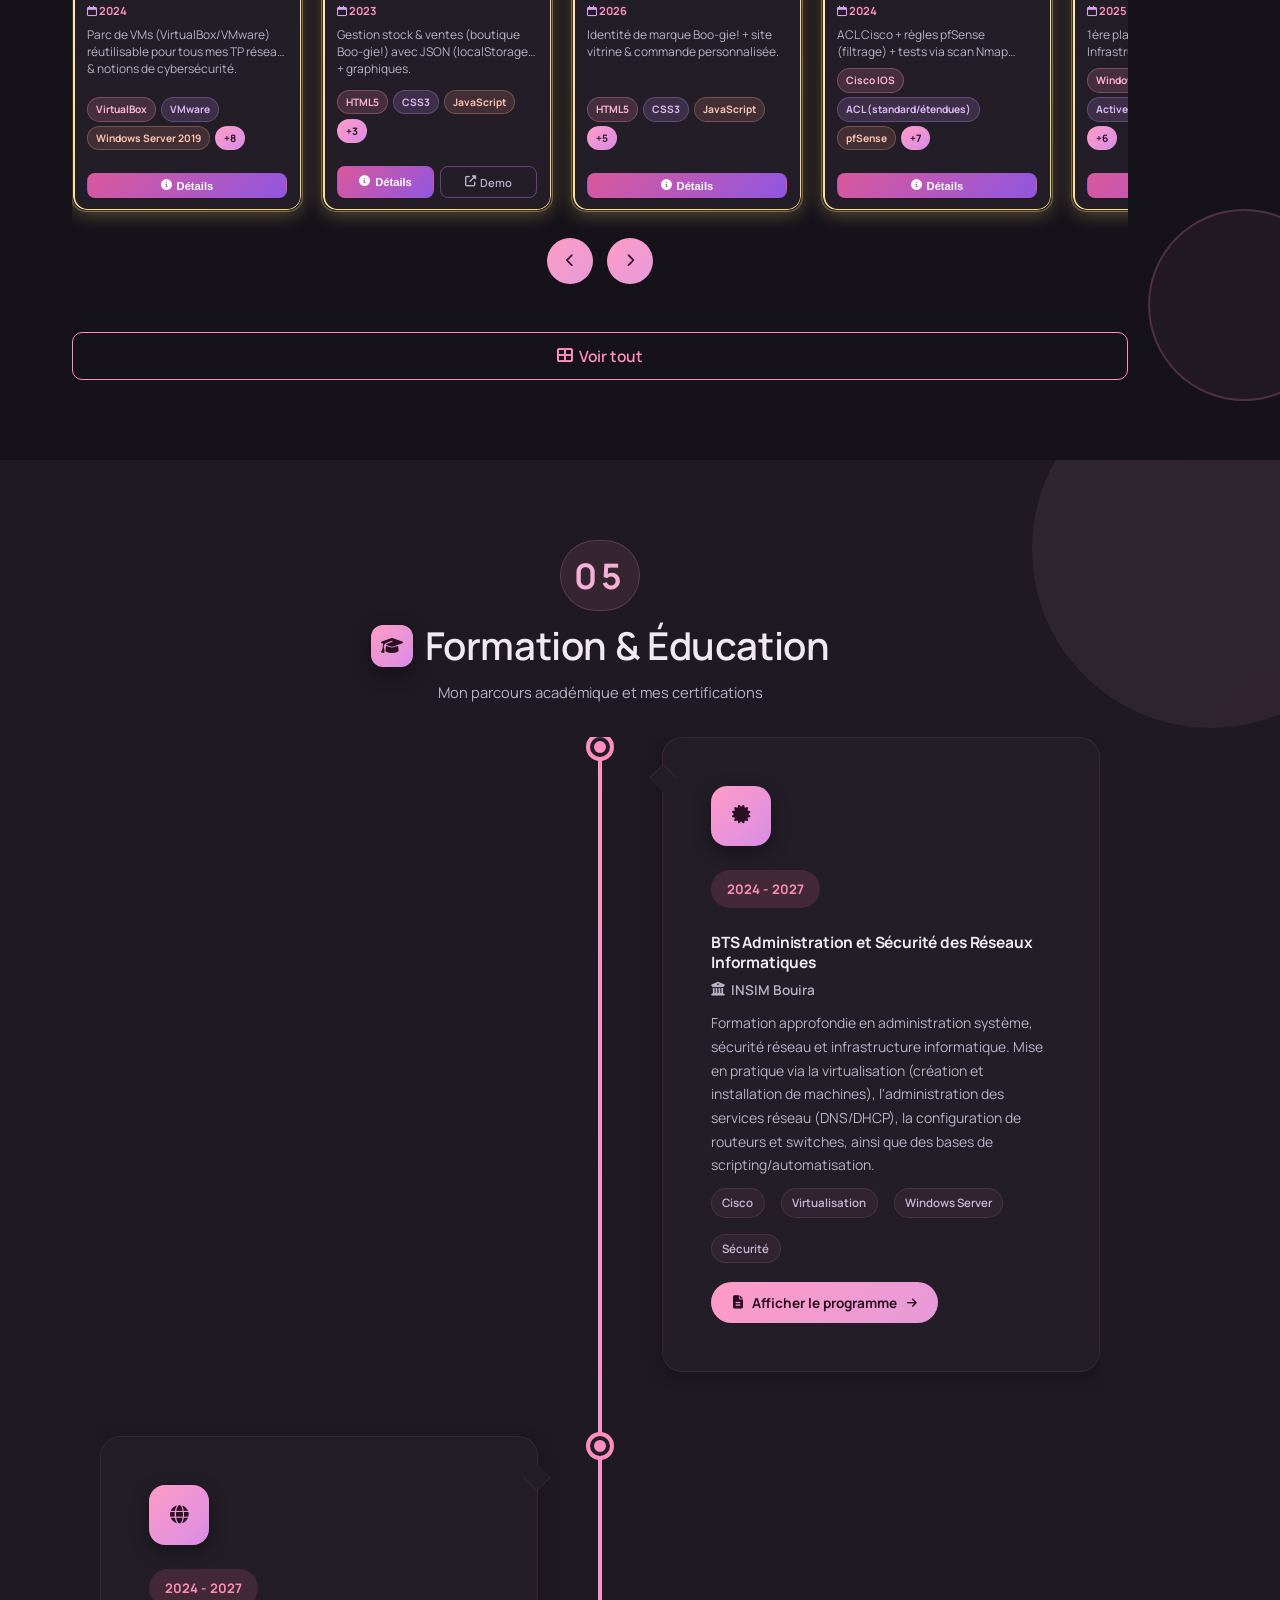
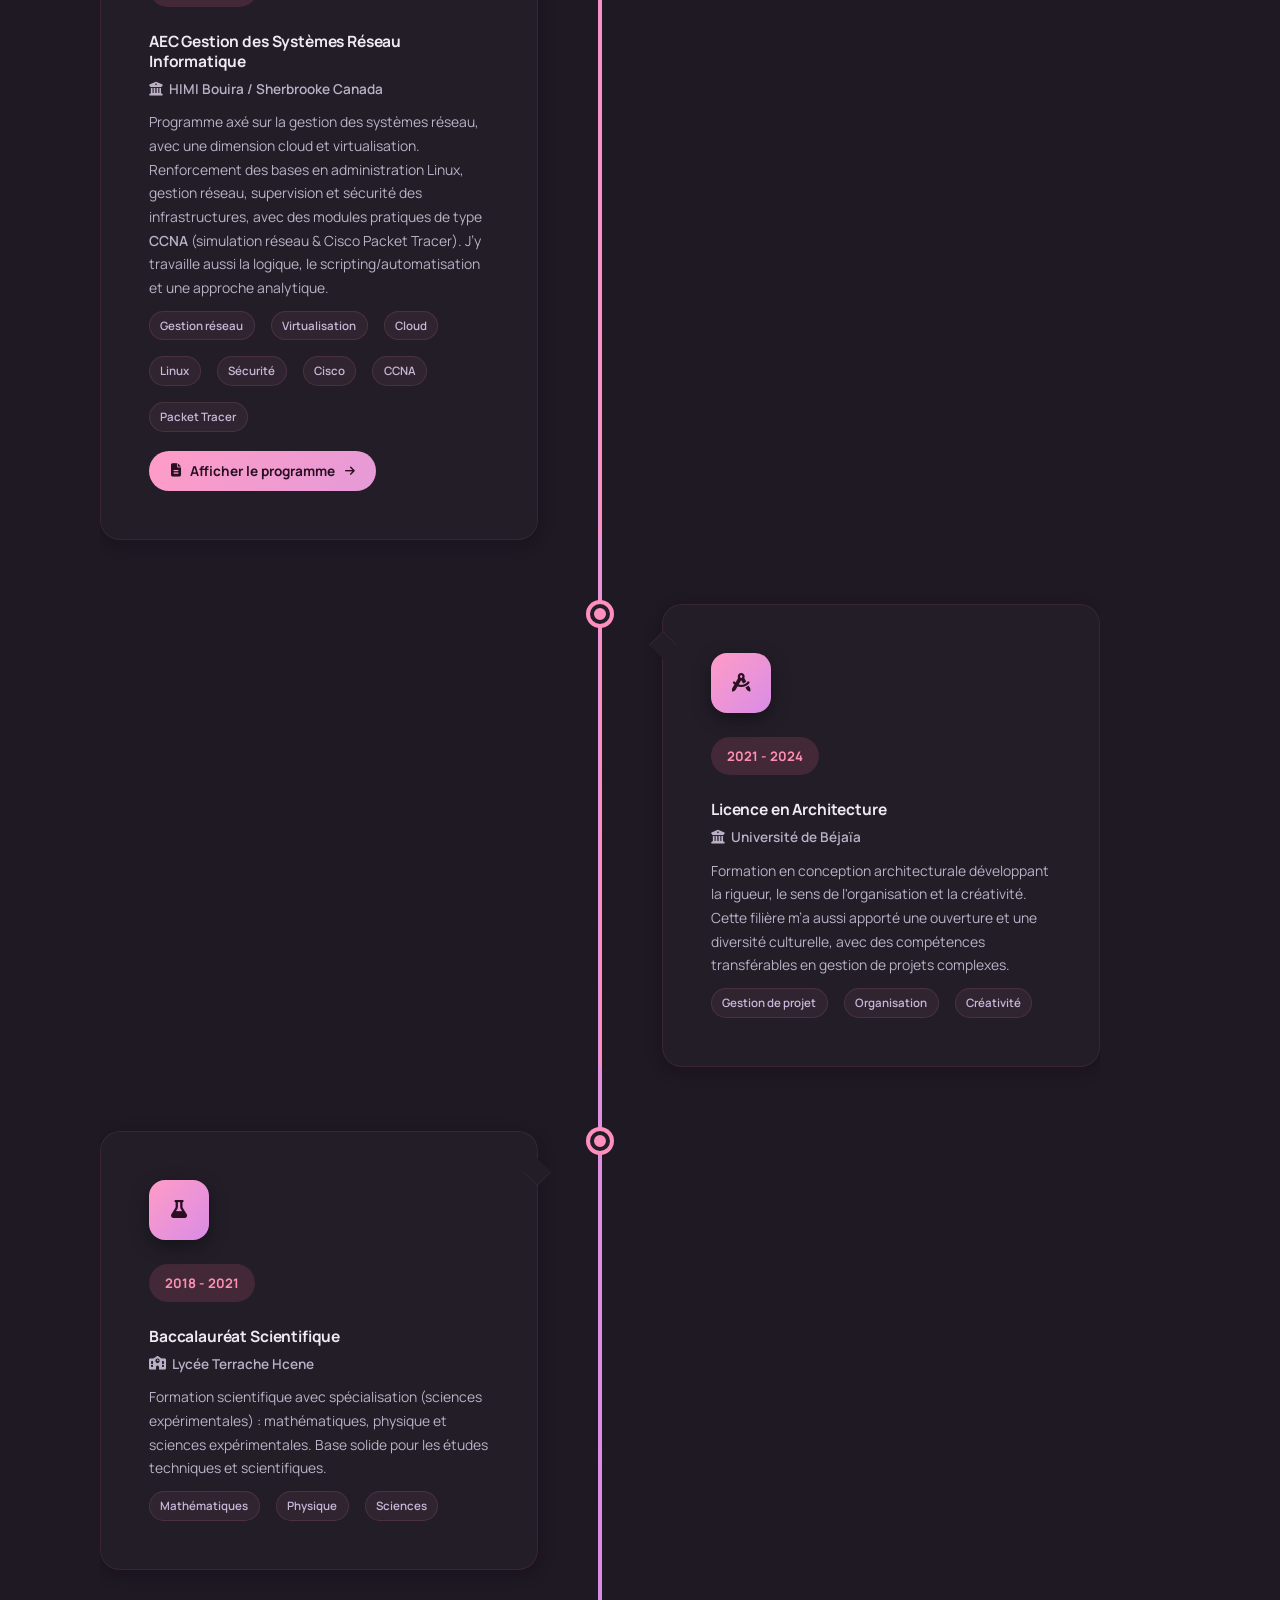
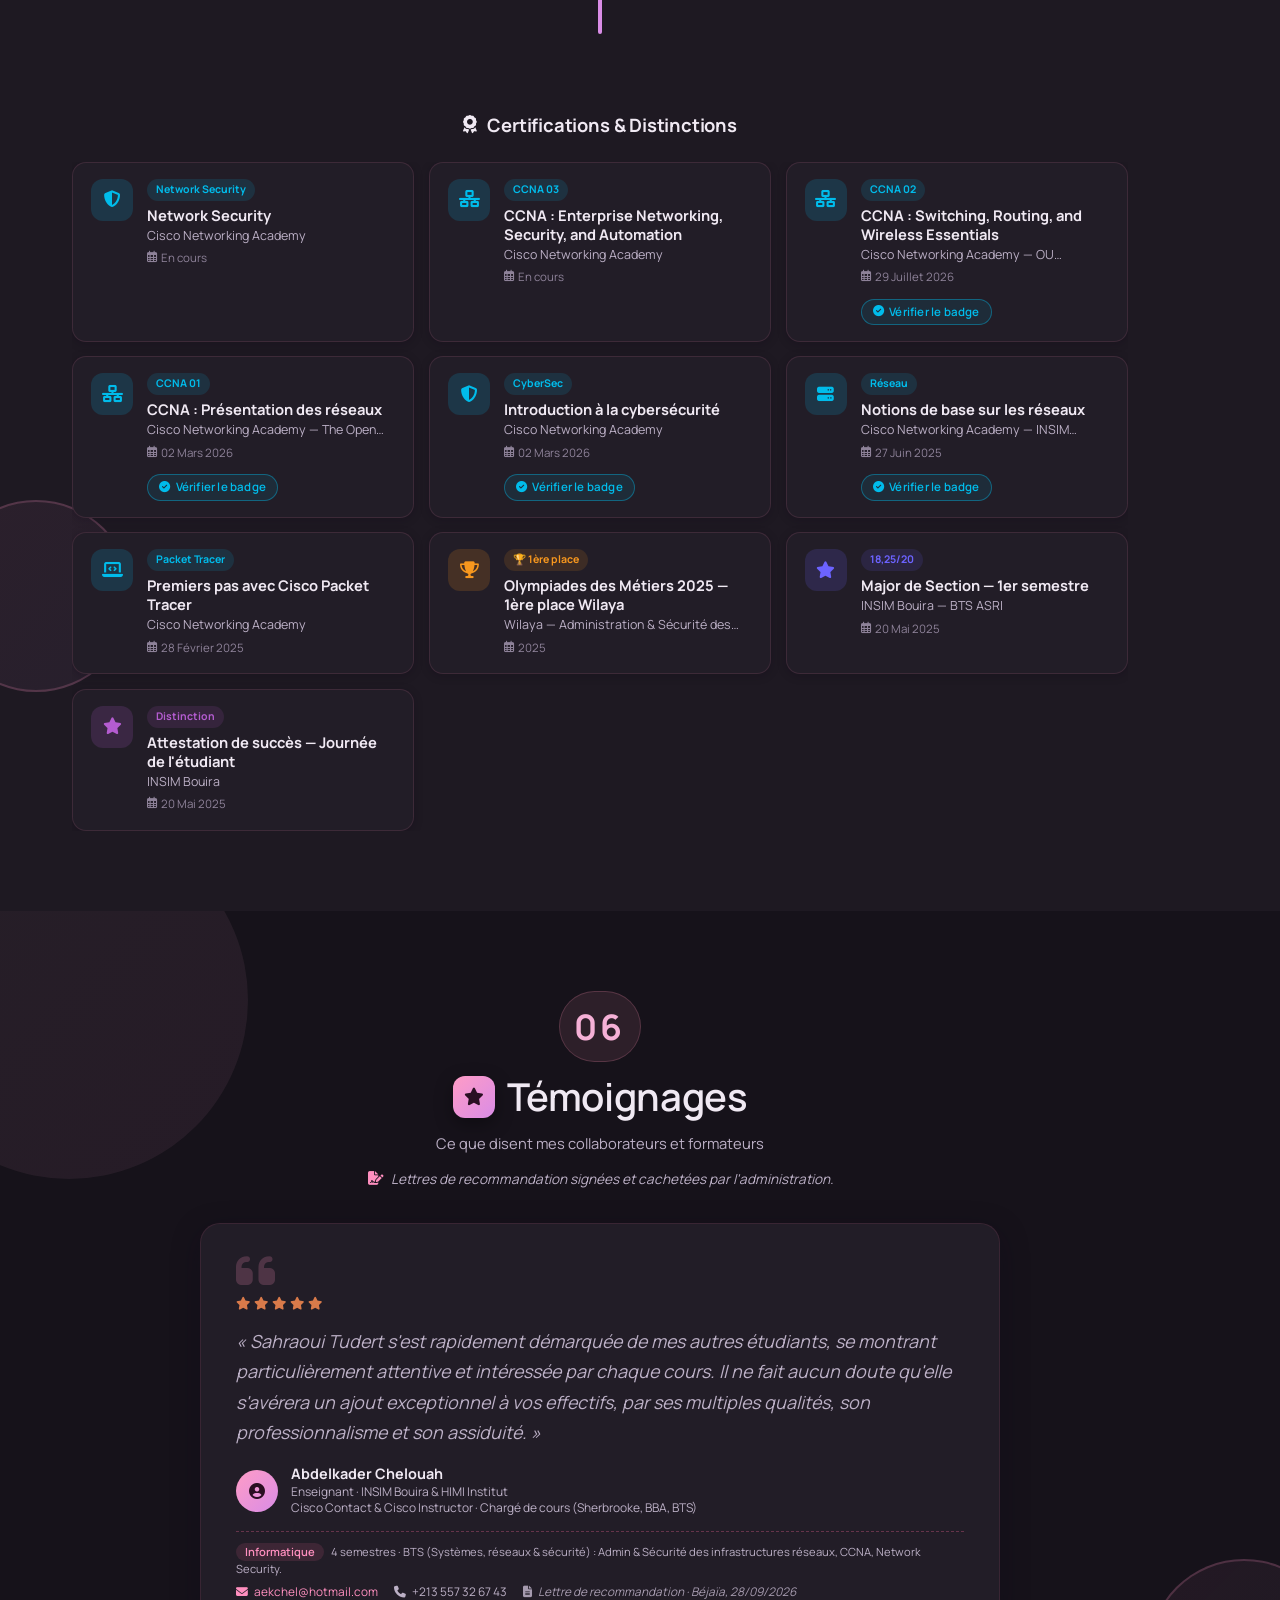
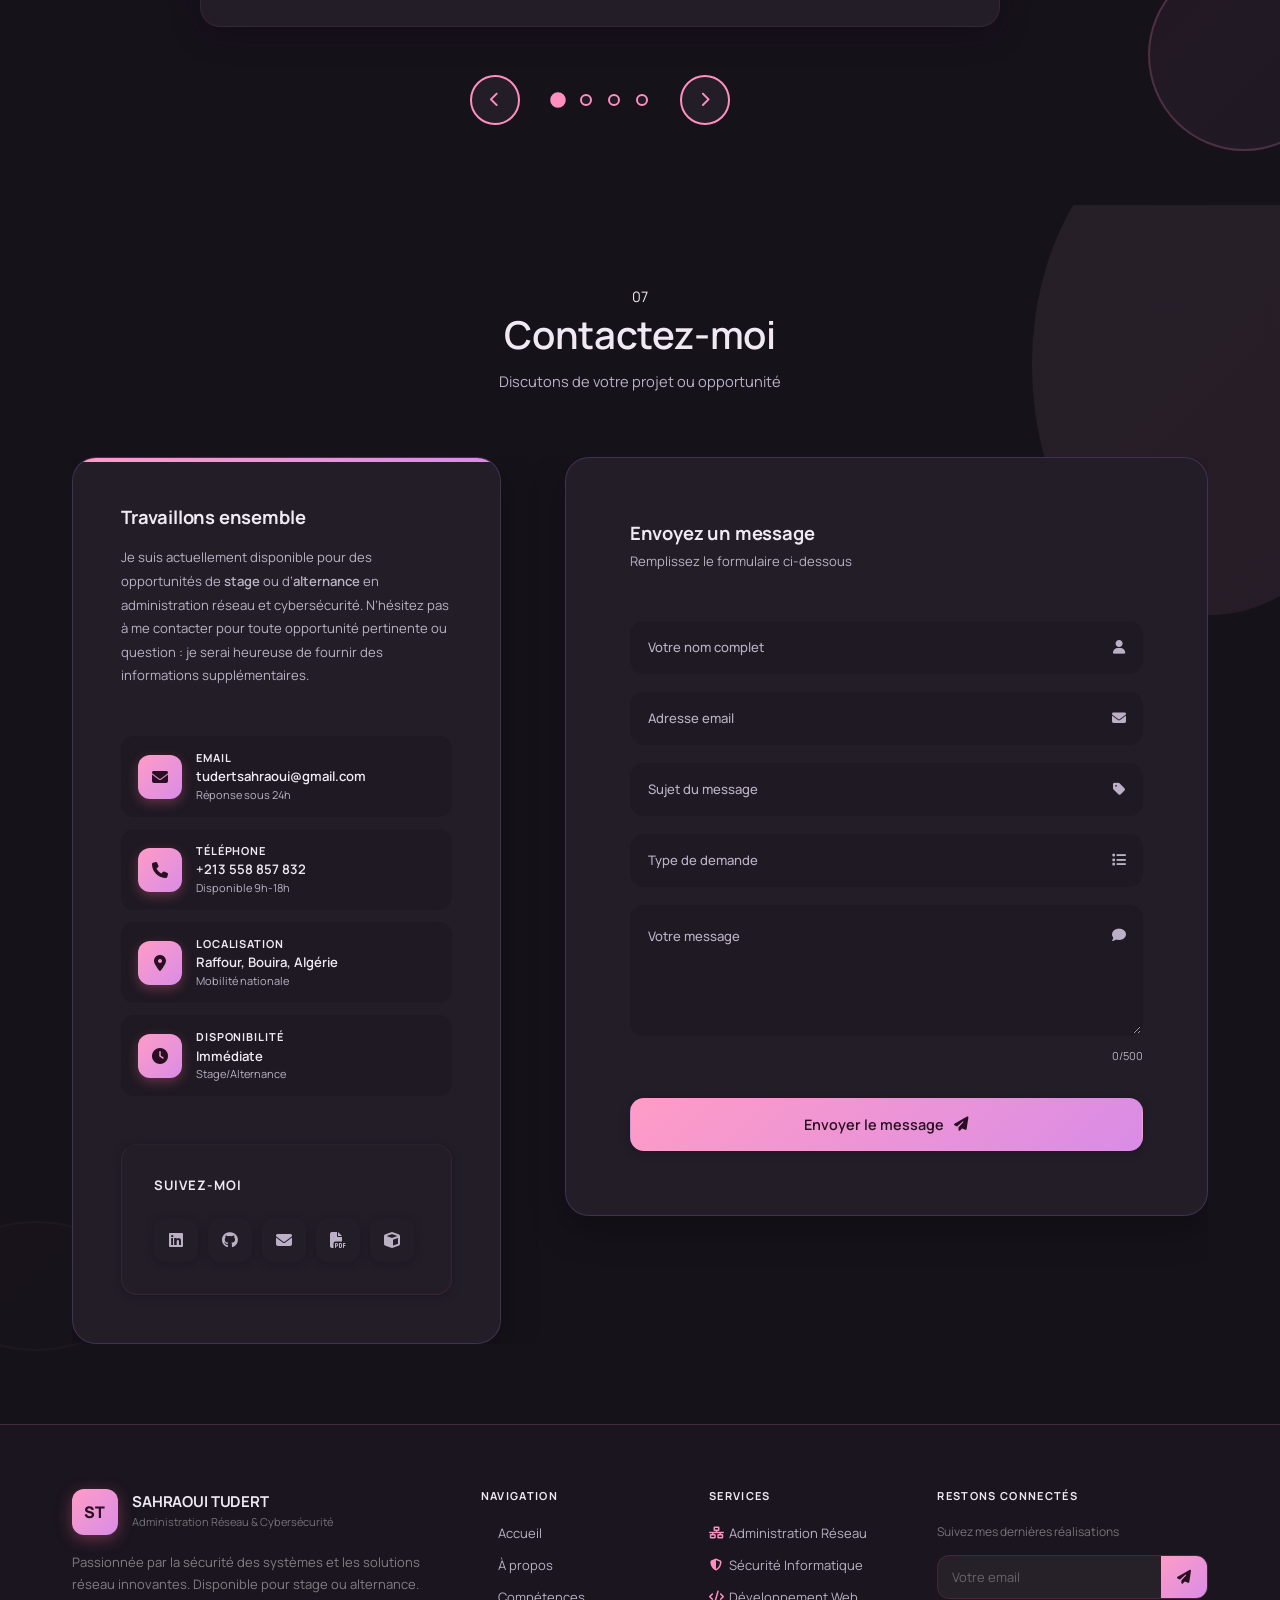
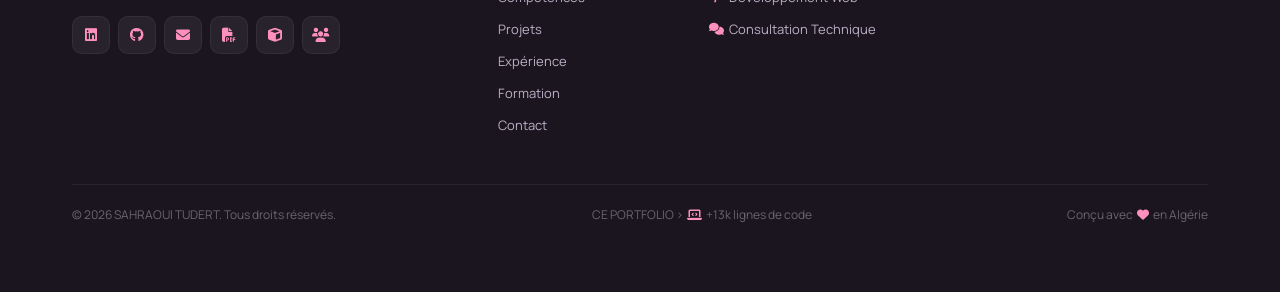
==== commit 2d2a59aa: "Add files via upload" ====
--- a/index.html
+++ b/index.html
@@ -103,68 +103,69 @@
     
     <!-- Section Accueil -->
     <section class="lobby-section" id="lobby">
-        <div class="hero-grid">
-
-            <!-- Colonne texte -->
-            <div class="hero-text">
-                <p class="hero-eyebrow"><span class="hero-dot"></span>Disponible pour stage / alternance</p>
-
-                <h1 class="hero-title">
-                    <span class="hero-title-hi">Bonjour, je suis</span>
-                    <span class="hero-title-name">SAHRAOUI TUDERT</span>
-                </h1>
-
-                <p class="hero-role">Étudiante en administration et sécurité des réseaux informatiques</p>
-
-                <p class="hero-description">
-                    Passionnée par la <strong>cybersécurité</strong> et l'<strong>administration réseau</strong>.
-                    Je recherche un stage ou une alternance pour mettre en pratique mes compétences
-                    en réseau, en systèmes et en sécurité.
-                </p>
-
-                <div class="hero-actions">
-                    <button class="btn-hero btn-hero--primary" onclick="scrollToSection('projects')">
-                        <span>Mes projets</span>
-                        <i class="fas fa-arrow-right"></i>
-                    </button>
-                    <button class="btn-hero btn-hero--ghost" onclick="scrollToSection('contact')">
-                        <span>Me contacter</span>
-                    </button>
-                </div>
-            </div>
-
-            <!-- Colonne carte : chiffres + liens -->
-            <aside class="hero-card">
-                <div class="hero-stats">
-                    <div class="stat-item">
-                        <div class="stat-content">
-                            <span class="stat-number" data-target="16">0</span>
-                            <span class="stat-label">Projets</span>
-                        </div>
-                    </div>
-                    <div class="stat-item">
-                        <div class="stat-content">
-                            <span class="stat-number" data-target="4">0</span>
-                            <span class="stat-label">Certifications</span>
-                        </div>
-                    </div>
-                    <div class="stat-item">
-                        <div class="stat-content">
-                            <span class="stat-number" data-target="1">0</span>
-                            <span class="stat-label">Prix</span>
-                        </div>
-                    </div>
-                </div>
-
-                <ul class="hero-links">
-                    <li><a href="https://www.linkedin.com/in/tudert-sahraoui-44982235b/" target="_blank" rel="noopener"><i class="fab fa-linkedin-in"></i><span>LinkedIn</span></a></li>
-                    <li><a href="https://github.com/tudertshr" target="_blank" rel="noopener"><i class="fab fa-github"></i><span>GitHub</span></a></li>
-                    <li><a href="https://profile.hackthebox.com/profile/01a01023-62c1-736a-b44e-5affc9a3e62a" target="_blank" rel="noopener"><i class="fas fa-cube"></i><span>Hack The Box</span></a></li>
-                    <li><a href="mailto:tudertsahraoui@gmail.com"><i class="fas fa-envelope"></i><span>tudertsahraoui@gmail.com</span></a></li>
-                    <li><a href="tel:+213558857832"><i class="fas fa-phone"></i><span>+213 558 857 832</span></a></li>
-                    <li><a href="doc/SAHRAOUI TUDERT CV.pdf" download><i class="fas fa-file-pdf"></i><span>Télécharger mon CV</span></a></li>
-                </ul>
-            </aside>
+        <div class="ld">
+
+            <div class="ld-main">
+                <div class="hero-text">
+                    <p class="hero-eyebrow"><span class="hero-dot"></span>Disponible pour stage / alternance</p>
+
+                    <h1 class="hero-title">
+                        <span class="hero-title-hi">Bonjour, je suis</span>
+                        <span class="hero-title-name">SAHRAOUI TUDERT</span>
+                    </h1>
+
+                    <p class="hero-role">Étudiante en administration et sécurité des réseaux informatiques</p>
+
+                    <p class="hero-description">
+                        Passionnée par la <strong>cybersécurité</strong> et l'<strong>administration réseau</strong>.
+                        Je recherche un stage ou une alternance pour mettre en pratique mes compétences
+                        en réseau, en systèmes et en sécurité.
+                    </p>
+
+                    <div class="hero-actions">
+                        <button class="btn-hero btn-hero--primary" onclick="scrollToSection('projects')">
+                            <span>Voir mes projets</span>
+                            <i class="fas fa-arrow-right"></i>
+                        </button>
+                        <button class="btn-hero btn-hero--ghost" onclick="scrollToSection('contact')">
+                            <span>Me contacter</span>
+                        </button>
+                    </div>
+                </div>
+
+                <div class="ld-visual">
+                    <span class="ld-orbit"></span>
+                    <span class="ld-ring"></span>
+                    <span class="ld-orb ld-orb--a"></span>
+                    <span class="ld-orb ld-orb--b"></span>
+                    <div class="ld-orb ld-orb--main">
+                        <img class="ld-logo ld-logo--light" src="logo-C.png" alt="Logo Sahraoui Tudert" width="800" height="800">
+                        <img class="ld-logo ld-logo--dark" src="logo-S.png" alt="" aria-hidden="true" width="800" height="800">
+                    </div>
+                    <span class="ld-chip ld-chip--1"><i class="fas fa-network-wired"></i>Administration réseau</span>
+                    <span class="ld-chip ld-chip--2"><i class="fas fa-shield-halved"></i>Cybersécurité</span>
+                    <span class="ld-chip ld-chip--3"><i class="fas fa-key"></i>Administration systèmes</span>
+                    <span class="ld-chip ld-chip--4"><i class="fas fa-cube"></i>Hack The Box</span>
+                    <span class="ld-chip ld-chip--5"><i class="fas fa-certificate"></i>CCNA</span>
+                </div>
+            </div>
+
+            <div class="ld-bar">
+                <div class="ld-bar-stats">
+                    <div class="stat-item"><div class="stat-content"><span class="stat-number" data-target="16">0</span><span class="stat-label">Projets</span></div></div>
+                    <div class="stat-item"><div class="stat-content"><span class="stat-number" data-target="5">0</span><span class="stat-label">Certifications</span></div></div>
+                    <div class="stat-item"><div class="stat-content"><span class="stat-number" data-target="3">0</span><span class="stat-label">Prix</span></div></div>
+                </div>
+                <div class="ld-bar-links">
+                    <a href="https://www.linkedin.com/in/tudert-sahraoui-44982235b/" target="_blank" rel="noopener" title="LinkedIn"><i class="fab fa-linkedin-in"></i></a>
+                    <a href="https://github.com/tudertshr" target="_blank" rel="noopener" title="GitHub"><i class="fab fa-github"></i></a>
+                    <a href="https://profile.hackthebox.com/profile/01a01023-62c1-736a-b44e-5affc9a3e62a" target="_blank" rel="noopener" title="Hack The Box"><i class="fas fa-cube"></i></a>
+                    <a href="mailto:tudertsahraoui@gmail.com" title="tudertsahraoui@gmail.com"><i class="fas fa-envelope"></i></a>
+                    <a href="tel:+213558857832" title="+213 558 857 832"><i class="fas fa-phone"></i></a>
+                    <a href="doc/SAHRAOUI TUDERT CV.pdf" download class="ld-cv"><i class="fas fa-file-pdf"></i><span>Mon CV</span></a>
+                </div>
+            </div>
+
         </div>
     </section>
     
@@ -215,9 +216,8 @@
                 <div class="dossier-main">
 
                     <div class="dossier-stats">
-                        <div class="dossier-stat"><span class="dossier-stat-num">2+</span><span class="dossier-stat-label">Années d'expérience</span></div>
-                        <div class="dossier-stat"><span class="dossier-stat-num">10+</span><span class="dossier-stat-label">Projets sécurisés</span></div>
-                        <div class="dossier-stat"><span class="dossier-stat-num">5+</span><span class="dossier-stat-label">Certifications</span></div>
+                        <div class="dossier-stat"><span class="dossier-stat-num" data-stat="Projets">0</span><span class="dossier-stat-label">Projets</span></div>
+                        <div class="dossier-stat"><span class="dossier-stat-num" data-stat="Certifications">0</span><span class="dossier-stat-label">Certifications</span></div>
                     </div>
 
                     <div class="dossier-panel">
@@ -637,6 +637,10 @@
                     <i class="fas fa-th"></i>
                     <span>Tous les projets</span>
                 </button>
+                <button class="filter-btn filter-btn--featured" data-filter="featured">
+                    <i class="fas fa-star"></i>
+                    <span>Projets phares</span>
+                </button>
                 <button class="filter-btn" data-filter="security">
                     <i class="fas fa-shield-alt"></i>
                     <span>Cybersécurité</span>
@@ -723,7 +727,7 @@
                         <div class="timeline-badge">
                             <i class="fas fa-certificate"></i>
                         </div>
-                        <div class="timeline-date">2024 - 2026</div>
+                        <div class="timeline-date">2024 - 2027</div>
                         <h3 class="timeline-title">BTS Administration et Sécurité des Réseaux Informatiques</h3>
                         <p class="timeline-institution">
                             <i class="fas fa-university"></i>
@@ -756,7 +760,7 @@
                         <div class="timeline-badge">
                             <i class="fas fa-globe"></i>
                         </div>
-                        <div class="timeline-date">2024 - 2026</div>
+                        <div class="timeline-date">2024 - 2027</div>
                         <h3 class="timeline-title">AEC Gestion des Systèmes Réseau Informatique</h3>
                         <p class="timeline-institution">
                             <i class="fas fa-university"></i>
@@ -847,49 +851,7 @@
                     Certifications & Distinctions
                 </h3>
                 <div class="certifications-grid">
-                    <div class="certification-card">
-                        <div class="certification-icon">
-                            <i class="fas fa-trophy"></i>
-                        </div>
-                        <h4 class="certification-name">1ère Place Olympiades des Métiers</h4>
-                        <p class="certification-issuer">Phase Wilaya - 2025</p>
-                        <p class="certification-description">
-                            Qualification pour la phase nationale en Administration et Sécurité des Réseaux
-                        </p>
-                    </div>
-                    
-                    <div class="certification-card">
-                        <div class="certification-icon">
-                            <i class="fas fa-language"></i>
-                        </div>
-                        <h4 class="certification-name">TCF Français - C1</h4>
-                        <p class="certification-issuer">Score: 566/699</p>
-                        <p class="certification-description">
-                            Niveau avancé en langue française certifié
-                        </p>
-                    </div>
-                    
-                    <div class="certification-card">
-                        <div class="certification-icon">
-                            <i class="fas fa-language"></i>
-                        </div>
-                        <h4 class="certification-name">British Council Anglais - B2</h4>
-                        <p class="certification-issuer">Score: 436/599</p>
-                        <p class="certification-description">
-                            Niveau intermédiaire supérieur en anglais
-                        </p>
-                    </div>
-                    
-                    <div class="certification-card">
-                        <div class="certification-icon">
-                            <i class="fas fa-network-wired"></i>
-                        </div>
-                        <h4 class="certification-name">Cisco Packet Tracer</h4>
-                        <p class="certification-issuer">Formation pratique</p>
-                        <p class="certification-description">
-                            Maîtrise de la simulation réseau Cisco
-                        </p>
-                    </div>
+                    <!-- Cartes générées automatiquement depuis certificationsData (script.js) -->
                 </div>
             </div>
         </div>
@@ -906,6 +868,7 @@
                     Témoignages
                 </h2>
                 <p class="section-subtitle">Ce que disent mes collaborateurs et formateurs</p>
+                <p class="testimonials-note"><i class="fas fa-file-signature"></i> Lettres de recommandation signées et cachetées par l'administration.</p>
             </div>
             
   <!-- Slider de témoignages -->
@@ -1172,8 +1135,8 @@
             </div>
  
             <div class="footer-bottom">
-                <div class="copyright">&copy; 2024 SAHRAOUI TUDERT. Tous droits réservés.</div>
-                <div class="footer-credits">CE PORTFOLIO > <i class="fas fa-laptop-code"></i> +9300 lignes de code </div>
+                <div class="copyright">&copy; <span id="currentYear">2026</span> SAHRAOUI TUDERT. Tous droits réservés.</div>
+                <div class="footer-credits">CE PORTFOLIO > <i class="fas fa-laptop-code"></i> +13k lignes de code </div>
                 <div class="footer-credits">Conçu avec <i class="fas fa-heart"></i> en Algérie</div>
 
             </div>
@@ -1358,4 +1321,4 @@
     <!-- Script principal -->
     <script src="script.js"></script>
 </body>
-</html>
+</html>
--- a/style.css
+++ b/style.css
@@ -7802,3 +7802,631 @@
     .testimonials-container .testimonial-card { padding: 1.2rem; }
     .testimonials-container .testimonial-text { font-size: 1rem; }
 }
+
+/* ==================== Témoignages : mention lettres signées ==================== */
+.testimonials-note {
+    display: inline-flex;
+    align-items: center;
+    gap: 0.5rem;
+    margin: 0.75rem auto 0;
+    font-size: 0.85rem;
+    font-style: italic;
+    color: var(--text-secondary);
+}
+.testimonials-note i { color: var(--color-primary); }
+
+/* ==========================================================================
+   SCRIPTS D'AUTOMATISATION (fenêtre projet) — besoin, explication, code
+   ========================================================================== */
+.scripts-list { display: flex; flex-direction: column; gap: 1.4rem; margin-top: 1rem; }
+
+.script-card {
+    background: var(--bg-card);
+    border: 1px solid var(--border-color, rgba(209, 36, 126, 0.15));
+    border-radius: var(--border-radius-lg, 16px);
+    padding: 1.3rem 1.4rem;
+    box-shadow: var(--shadow-sm);
+}
+.script-head { display: flex; align-items: center; gap: 0.9rem; margin-bottom: 1rem; flex-wrap: wrap; }
+.script-num {
+    flex: 0 0 auto; width: 2.1rem; height: 2.1rem; border-radius: 50%;
+    display: inline-flex; align-items: center; justify-content: center;
+    font-weight: 700; color: #fff; background: linear-gradient(135deg, #9d4edd 0%, #ff6b9d 100%);
+}
+.script-head-text { flex: 1 1 200px; min-width: 0; }
+.script-step { display: block; font-size: 0.72rem; font-weight: 700; letter-spacing: 0.06em; text-transform: uppercase; color: var(--color-primary); }
+.script-title { margin: 0.1rem 0 0; font-size: 1.05rem; line-height: 1.3; color: var(--text-primary); }
+.script-tag {
+    flex: 0 0 auto; font-size: 0.72rem; font-weight: 600; padding: 0.25rem 0.7rem; border-radius: 999px;
+    color: var(--color-primary); background: rgba(157, 78, 221, 0.12);
+}
+
+.script-block { margin-bottom: 0.95rem; }
+.script-block p { margin: 0; line-height: 1.65; color: var(--text-secondary); font-size: 0.93rem; }
+.script-block-label { font-weight: 700; font-size: 0.85rem; margin-bottom: 0.4rem; color: var(--text-primary); }
+.script-block-label i { color: var(--color-primary); margin-right: 0.35rem; }
+.script-steps { margin: 0; padding-left: 1.3rem; display: flex; flex-direction: column; gap: 0.45rem; }
+.script-steps li { line-height: 1.6; color: var(--text-secondary); font-size: 0.93rem; }
+.script-steps li::marker { color: var(--color-primary); font-weight: 700; }
+
+.script-usage, .script-pre {
+    margin: 0; background: #1e1b2e; color: #e6e1f5; border-radius: 10px;
+    font-family: 'JetBrains Mono', 'Fira Code', Consolas, 'Courier New', monospace;
+    font-size: 0.8rem; line-height: 1.6; tab-size: 4; overflow-x: auto; white-space: pre;
+}
+.script-usage { padding: 0.8rem 1rem; }
+.script-note {
+    margin: 0 0 0.95rem; padding: 0.7rem 0.9rem; border-radius: 10px; font-size: 0.85rem; line-height: 1.55;
+    color: var(--text-secondary); background: rgba(247, 151, 30, 0.1); border-left: 3px solid #f7971e;
+}
+.script-note i { color: #f7971e; margin-right: 0.35rem; }
+
+.script-code { margin-top: 0.4rem; border: 1px solid var(--border-color, rgba(209, 36, 126, 0.15)); border-radius: 12px; overflow: hidden; }
+.script-code summary {
+    display: flex; align-items: center; gap: 0.6rem; cursor: pointer; list-style: none;
+    padding: 0.8rem 1rem; font-weight: 600; font-size: 0.9rem; color: var(--text-primary);
+    background: rgba(157, 78, 221, 0.08); transition: background 0.2s ease;
+}
+.script-code summary::-webkit-details-marker { display: none; }
+.script-code summary:hover { background: rgba(157, 78, 221, 0.15); }
+.script-code summary i { color: var(--color-primary); }
+.script-code summary em { margin-left: auto; font-style: normal; font-size: 0.75rem; font-weight: 500; color: var(--text-secondary); }
+.script-code summary::after { content: '\25BE'; color: var(--color-primary); transition: transform 0.2s ease; }
+.script-code[open] summary::after { transform: rotate(180deg); }
+
+.script-toolbar {
+    display: flex; align-items: center; justify-content: space-between; gap: 0.6rem; flex-wrap: wrap;
+    padding: 0.55rem 0.9rem; background: #2a2540; color: #cfc8ea; font-size: 0.78rem;
+}
+.script-filename i { margin-right: 0.35rem; color: #ff9bd0; }
+.script-toolbar-btns { display: flex; gap: 0.5rem; }
+.script-btn {
+    display: inline-flex; align-items: center; gap: 0.4rem; cursor: pointer;
+    padding: 0.35rem 0.75rem; border-radius: 8px; font-size: 0.76rem; font-weight: 600; font-family: inherit;
+    color: #fff; background: rgba(255, 255, 255, 0.1); border: 1px solid rgba(255, 255, 255, 0.18);
+    transition: background 0.2s ease, transform 0.15s ease;
+}
+.script-btn:hover { background: rgba(255, 255, 255, 0.2); transform: translateY(-1px); }
+.script-btn.copied { background: #2e9e6b; border-color: #2e9e6b; }
+.script-pre { border-radius: 0; padding: 1rem 1.1rem; max-height: 480px; overflow: auto; }
+.script-pre code { font-family: inherit; }
+
+.tok-c { color: #8d86aa; font-style: italic; }
+.tok-s { color: #a5e3a0; }
+.tok-v { color: #ffb86c; }
+.tok-k { color: #ff8fc8; font-weight: 600; }
+
+@media (max-width: 600px) {
+    .script-card { padding: 1rem; }
+    .script-pre { font-size: 0.74rem; max-height: 380px; }
+    .script-code summary em { display: none; }
+}
+
+/* ---- Sélecteur de scripts : boutons, un seul script affiché à la fois ---- */
+.script-groups { display: flex; flex-direction: column; gap: 1rem; margin-top: 0.8rem; }
+.script-group-label { font-size: 0.72rem; font-weight: 700; letter-spacing: 0.06em; text-transform: uppercase; color: var(--color-primary); margin-bottom: 0.5rem; }
+.script-group-label em { font-style: normal; font-weight: 500; text-transform: none; letter-spacing: 0; color: var(--text-secondary); }
+.script-picks { display: flex; flex-wrap: wrap; align-items: center; gap: 0.5rem; }
+.script-pick {
+    display: inline-flex; align-items: center; gap: 0.5rem; cursor: pointer;
+    padding: 0.55rem 0.95rem; border-radius: 999px; font-family: inherit; font-size: 0.86rem; font-weight: 600;
+    color: var(--text-primary); background: var(--bg-card);
+    border: 1px solid var(--border-color, rgba(209, 36, 126, 0.2));
+    transition: transform 0.15s ease, border-color 0.2s ease, box-shadow 0.2s ease;
+}
+.script-pick i { color: var(--color-primary); font-size: 0.8rem; }
+.script-pick:hover { transform: translateY(-1px); border-color: var(--color-primary); box-shadow: var(--shadow-sm); }
+.script-pick.active { color: #fff; background: var(--gradient-primary); border-color: transparent; box-shadow: var(--shadow-primary); }
+.script-pick.active i { color: #fff; }
+.sp-num {
+    width: 1.4rem; height: 1.4rem; border-radius: 50%; display: inline-flex; align-items: center; justify-content: center;
+    font-size: 0.75rem; font-weight: 700; color: #fff; background: var(--gradient-secondary);
+}
+.script-pick.active .sp-num { background: rgba(255, 255, 255, 0.25); }
+.script-arrow { color: var(--text-light); font-size: 0.7rem; }
+
+.script-panel { margin-top: 1rem; }
+.script-panel:empty { display: none; }
+.script-view {
+    background: var(--bg-card); border: 1px solid var(--border-color, rgba(209, 36, 126, 0.15));
+    border-radius: var(--border-radius-lg, 16px); padding: 1.1rem 1.2rem; box-shadow: var(--shadow-sm);
+    animation: scriptIn 0.25s ease;
+}
+.script-view-head { display: flex; align-items: center; justify-content: space-between; gap: 0.6rem; flex-wrap: wrap; margin-bottom: 0.5rem; }
+.script-need { margin: 0 0 0.9rem; line-height: 1.6; color: var(--text-secondary); font-size: 0.93rem; }
+.script-code-box { border-radius: 12px; overflow: hidden; border: 1px solid var(--border-color, rgba(209, 36, 126, 0.15)); }
+.script-more { margin-top: 0.9rem; }
+.script-more summary { cursor: pointer; list-style: none; font-weight: 600; font-size: 0.88rem; color: var(--text-primary); }
+.script-more summary::-webkit-details-marker { display: none; }
+.script-more summary i { color: var(--color-primary); margin-right: 0.4rem; }
+.script-more summary::after { content: '\25BE'; margin-left: 0.4rem; color: var(--color-primary); }
+.script-more[open] summary { margin-bottom: 0.7rem; }
+.script-more .script-steps { margin-bottom: 0.8rem; }
+.script-more .script-note { margin: 0.8rem 0 0; }
+@keyframes scriptIn { from { opacity: 0; transform: translateY(6px); } to { opacity: 1; transform: none; } }
+@media (max-width: 600px) {
+    .script-view { padding: 0.9rem; }
+    .script-pick { font-size: 0.8rem; padding: 0.5rem 0.8rem; }
+}
+/* ========== AMÉLIORATION : Sections du script (Besoin / Comment ça marche / Code) ========== */
+.script-section { 
+    margin-bottom: 1.5rem; 
+    padding-bottom: 1.3rem;
+}
+.script-section:last-child { 
+    margin-bottom: 0;
+    padding-bottom: 0;
+    border-bottom: none;
+}
+
+.script-section-title { 
+    font-size: 0.9rem; 
+    font-weight: 700; 
+    text-transform: uppercase; 
+    letter-spacing: 0.05em;
+    color: var(--color-primary); 
+    margin: 0 0 0.8rem; 
+    display: flex; 
+    align-items: center; 
+    gap: 0.5rem;
+}
+
+.script-section-title i { 
+    font-size: 1rem; 
+}
+
+/* Besoin */
+.script-need { 
+    margin: 0; 
+    line-height: 1.8; 
+    color: var(--text-secondary); 
+    font-size: 0.95rem;
+    padding: 0;
+}
+
+/* Étapes Comment ça marche - Points numérotés texte fluide */
+.script-steps-text { 
+    margin: 0; 
+    display: flex; 
+    flex-direction: column; 
+    gap: 0.8rem;
+}
+
+.script-steps-text p { 
+    margin: 0;
+    line-height: 1.7; 
+    color: var(--text-secondary); 
+    font-size: 0.95rem;
+}
+
+.script-steps-text strong { 
+    color: var(--color-primary); 
+    font-weight: 700;
+    margin-right: 0.4rem;
+}
+
+/* Boîte d'utilisation */
+.script-usage-box { 
+    margin-top: 0.9rem; 
+    padding: 0.9rem 1rem; 
+    background: var(--bg-secondary, rgba(209, 36, 126, 0.08)); 
+    border-radius: 8px; 
+    border-left: 3px solid var(--color-primary);
+}
+
+.script-usage-box strong { 
+    color: var(--text-primary); 
+    display: block;
+    margin-bottom: 0.5rem;
+}
+
+.script-usage { 
+    margin: 0 !important; 
+    font-size: 0.82rem;
+    background: transparent !important;
+    color: var(--text-primary) !important;
+    font-weight: 500;
+}
+
+/* Note importante */
+.script-note { 
+    margin: 0.8rem 0 0; 
+    padding: 0.8rem 1rem; 
+    background: rgba(247, 151, 30, 0.12) !important;
+    border-left: 3px solid #f7971e !important;
+    border-radius: 6px;
+    color: var(--text-secondary); 
+    font-size: 0.88rem; 
+    line-height: 1.6;
+}
+
+.script-note i { 
+    margin-right: 0.5rem; 
+    color: #f7971e;
+}
+
+.script-note strong {
+    color: var(--text-primary);
+}
+
+/* Améliorer le code box */
+.script-code-box { 
+    border-radius: 10px; 
+    overflow: hidden; 
+    border: 1px solid var(--border-color, rgba(209, 36, 126, 0.15));
+    background: #1e1b2e;
+}
+
+.script-toolbar {
+    display: flex; 
+    align-items: center; 
+    justify-content: space-between; 
+    gap: 0.8rem; 
+    flex-wrap: wrap;
+    padding: 0.7rem 1rem; 
+    background: #2a2540; 
+    color: #cfc8ea; 
+    font-size: 0.79rem;
+    border-bottom: 1px solid rgba(209, 36, 126, 0.15);
+}
+
+.script-filename { 
+    display: flex;
+    align-items: center;
+    gap: 0.4rem;
+}
+
+.script-filename i { 
+    color: #ff9bd0; 
+}
+
+.script-toolbar-btns { 
+    display: flex; 
+    gap: 0.6rem; 
+}
+
+.script-btn {
+    display: inline-flex; 
+    align-items: center; 
+    gap: 0.4rem; 
+    cursor: pointer;
+    padding: 0.4rem 0.8rem; 
+    border-radius: 6px; 
+    font-size: 0.77rem; 
+    font-weight: 600; 
+    font-family: inherit;
+    color: #fff; 
+    background: rgba(255, 255, 255, 0.12); 
+    border: 1px solid rgba(255, 255, 255, 0.2);
+    transition: all 0.2s ease;
+}
+
+.script-btn:hover { 
+    background: rgba(255, 255, 255, 0.22); 
+    transform: translateY(-1px);
+}
+
+.script-btn.copied { 
+    background: #2e9e6b; 
+    border-color: #2e9e6b; 
+}
+
+.script-pre { 
+    border-radius: 0; 
+    padding: 1.1rem; 
+    max-height: 500px; 
+    overflow: auto;
+    margin: 0;
+    background: #1e1b2e !important;
+}
+
+.script-pre code { 
+    font-family: 'JetBrains Mono', 'Fira Code', Consolas, 'Courier New', monospace;
+}
+
+@keyframes scriptIn { 
+    from { opacity: 0; transform: translateY(6px); } 
+    to { opacity: 1; transform: none; } 
+}
+
+@media (max-width: 768px) {
+    .script-view {
+        padding: 1.2rem;
+    }
+    
+    .script-section-title {
+        font-size: 0.85rem;
+    }
+    
+    .script-need,
+    .script-steps li {
+        font-size: 0.9rem;
+    }
+    
+    .script-toolbar {
+        flex-direction: column;
+        align-items: flex-start;
+        gap: 0.6rem;
+    }
+    
+    .script-toolbar-btns {
+        width: 100%;
+    }
+    
+    .script-btn {
+        flex: 1;
+        justify-content: center;
+    }
+}
+
+@media (max-width: 600px) {
+    .script-view { 
+        padding: 1rem;
+    }
+    
+    .script-pre { 
+        font-size: 0.72rem; 
+        max-height: 350px; 
+        padding: 0.9rem;
+    }
+}
+
+/* ==================== PROJETS PHARES : liseré or rose ==================== */
+.project-card--featured {
+    position: relative;
+    border-color: transparent;
+    box-shadow: 0 4px 18px rgba(247,220,120,0.28), 0 0 0 1px rgba(250,228,140,0.35);
+}
+.project-card--featured::before {
+    content: '';
+    position: absolute;
+    inset: 0;
+    border-radius: inherit;
+    padding: 1.5px;
+    background: linear-gradient(135deg, #fff6c9 0%, #fbe38a 25%, #f6d768 48%, #fff0b0 72%, #fbe38a 100%);
+    background-size: 220% 220%;
+    animation: featuredGoldShimmer 7s ease-in-out infinite;
+    -webkit-mask: linear-gradient(#000 0 0) content-box, linear-gradient(#000 0 0);
+    -webkit-mask-composite: xor;
+    mask: linear-gradient(#000 0 0) content-box exclude, linear-gradient(#000 0 0);
+    pointer-events: none;
+    z-index: 3;
+}
+.project-card--featured:hover {
+    border-color: transparent;
+    box-shadow: 0 10px 30px rgba(247,220,120,0.42), 0 0 0 1px rgba(250,228,140,0.55);
+}
+@keyframes featuredGoldShimmer {
+    0%, 100% { background-position: 0% 50%; }
+    50%      { background-position: 100% 50%; }
+}
+/* Badge "Projet phare" : or rose */
+.project-card--featured .project-featured-badge {
+    background: linear-gradient(135deg, rgba(255,240,170,0.95), rgba(248,222,110,0.95), rgba(255,244,190,0.95));
+    border-color: rgba(255,250,220,0.75);
+    color: #6b5210;
+    text-shadow: 0 1px 0 rgba(255,255,255,0.35);
+}
+.project-card--featured .project-featured-badge i { color: #b8901a; }
+@media (prefers-reduced-motion: reduce) {
+    .project-card--featured::before { animation: none; }
+}
+
+/* ==================== FILTRES PROJETS : UNE SEULE LIGNE ==================== */
+.project-filters {
+    display: flex;
+    flex-direction: row;
+    flex-wrap: nowrap;
+    justify-content: center;
+    align-items: center;
+    gap: clamp(0.25rem, 0.6vw, 0.5rem);
+    overflow-x: auto;            /* très petit écran : défilement horizontal, jamais de 2e ligne */
+    scrollbar-width: none;
+    padding: 4px 2px;
+}
+.project-filters::-webkit-scrollbar { display: none; }
+
+.project-filters .filter-btn {
+    flex: 0 0 auto;
+    width: auto;
+    white-space: nowrap;
+    padding: 0.42rem clamp(0.55rem, 1vw, 0.9rem);
+    font-size: clamp(0.7rem, 1vw, 0.8rem);
+    gap: 0.35rem;
+}
+
+/* Sur écran étroit : on aligne à gauche pour que le défilement démarre au début */
+@media (max-width: 1100px) {
+    .project-filters { justify-content: flex-start; }
+}
+
+/* Bouton "Projets phares" : étoile colorée uniquement, sans titre */
+.filter-btn--featured i { color: #f5b301; font-size: 1rem; transition: transform 0.2s; }
+.filter-btn--featured:hover i { transform: rotate(18deg) scale(1.15); }
+.filter-btn--featured:not(.active) { border-color: rgba(245, 179, 1, 0.5); }
+.filter-btn--featured.active i { color: #ffd54a; filter: drop-shadow(0 0 3px rgba(0,0,0,0.25)); }
+
+/* Bouton "Projets phares" : masque le texte (reste lisible par les lecteurs d'écran), garde l'étoile + le compteur */
+.filter-btn--featured > span:not(.filter-count) {
+    position: absolute;
+    width: 1px;
+    height: 1px;
+    overflow: hidden;
+    clip: rect(0 0 0 0);
+    white-space: nowrap;
+}
+
+/* Bouton "Projets phares" : étoile 5 branches dorée (SVG aux angles arrondis, dégradé or métallisé) */
+.filter-btn--featured i {
+    display: inline-block;
+    width: 1.15rem;
+    height: 1.15rem;
+    font-size: 0;
+    color: transparent;
+    background: linear-gradient(145deg, #f8dc7a 0%, #e0a91c 45%, #a87b00 100%);
+    -webkit-mask: url("data:image/svg+xml,%3Csvg xmlns='http://www.w3.org/2000/svg' viewBox='0 0 24 24'%3E%3Cpath d='M12 2.6l2.8 6 6.5.8-4.8 4.5 1.3 6.5L12 17.1 6.2 20.4l1.3-6.5-4.8-4.5 6.5-.8z' stroke='black' stroke-width='1.6' stroke-linejoin='round'/%3E%3C/svg%3E") center / contain no-repeat;
+            mask: url("data:image/svg+xml,%3Csvg xmlns='http://www.w3.org/2000/svg' viewBox='0 0 24 24'%3E%3Cpath d='M12 2.6l2.8 6 6.5.8-4.8 4.5 1.3 6.5L12 17.1 6.2 20.4l1.3-6.5-4.8-4.5 6.5-.8z' stroke='black' stroke-width='1.6' stroke-linejoin='round'/%3E%3C/svg%3E") center / contain no-repeat;
+    transition: transform 0.2s;
+}
+.filter-btn--featured i::before { content: none; }
+.filter-btn--featured:hover i { transform: rotate(12deg) scale(1.12); }
+.filter-btn--featured:not(.active) { border-color: rgba(200, 150, 20, 0.45); }
+.filter-btn--featured.active i {
+    background: linear-gradient(145deg, #fff3bf 0%, #ffd54a 55%, #f0b400 100%);
+    filter: drop-shadow(0 1px 2px rgba(120, 60, 0, 0.35));
+}
+
+/* Texte du bouton masqué (reste lisible par les lecteurs d'écran) */
+.filter-btn--featured > span:not(.filter-count) {
+    position: absolute;
+    width: 1px;
+    height: 1px;
+    overflow: hidden;
+    clip: rect(0 0 0 0);
+    white-space: nowrap;
+}
+
+/* ==================== MODE SOMBRE : rectangle du filtre "Projets phares" doré ==================== */
+body.dark .project-filters .filter-btn--featured {
+    background: linear-gradient(145deg, rgba(248, 220, 122, 0.16), rgba(168, 123, 0, 0.14));
+    border: 1.5px solid #e0a91c;
+    color: #f8dc7a;
+    box-shadow: 0 0 0 1px rgba(224, 169, 28, 0.18), 0 3px 14px rgba(224, 169, 28, 0.22);
+}
+body.dark .project-filters .filter-btn--featured:hover {
+    background: linear-gradient(145deg, rgba(248, 220, 122, 0.26), rgba(168, 123, 0, 0.22));
+    border-color: #f8dc7a;
+    box-shadow: 0 0 0 1px rgba(248, 220, 122, 0.3), 0 4px 18px rgba(224, 169, 28, 0.38);
+}
+/* Sélectionné : rectangle plein doré, étoile foncée pour rester bien visible */
+body.dark .project-filters .filter-btn--featured.active {
+    background: linear-gradient(145deg, #f8dc7a 0%, #e0a91c 55%, #b8860b 100%);
+    border-color: transparent;
+    color: #3a2600;
+    box-shadow: 0 4px 18px rgba(224, 169, 28, 0.45);
+}
+body.dark .project-filters .filter-btn--featured.active i {
+    background: linear-gradient(145deg, #5a3b00, #3a2600);
+    filter: none;
+}
+/* Compteur assorti */
+body.dark .filter-btn--featured:not(.active) .filter-count {
+    background: linear-gradient(145deg, #f8dc7a, #d4a017);
+    color: #3a2600;
+    opacity: 1;
+}
+body.dark .filter-btn--featured.active .filter-count {
+    background: rgba(58, 38, 0, 0.85);
+    color: #f8dc7a;
+}
+
+/* ══════════════════════════════════════════════════════════════════
+   FICHE STAGE — bandeau en mode clair : même rendu que la fiche projet
+   Photo bien visible, voile sombre léger et transparent, écriture blanche.
+   Le mode sombre reste inchangé.
+   ══════════════════════════════════════════════════════════════════ */
+body:not(.dark) .exp-modal-hero {
+    position: relative;
+    isolation: isolate;
+}
+body:not(.dark) .exp-modal-hero::before {
+    content: '';
+    position: absolute;
+    inset: 0;
+    z-index: -1;
+    border-radius: inherit;
+    background: linear-gradient(180deg, rgba(15,6,24,0.04) 0%, rgba(15,6,24,0.26) 55%, rgba(12,5,20,0.55) 100%);
+    pointer-events: none;
+}
+body:not(.dark) .exp-modal-title {
+    color: #fff;
+    text-shadow: 0 2px 12px rgba(0, 0, 0, 0.75), 0 0 2px rgba(0, 0, 0, 0.45);
+}
+body:not(.dark) .exp-modal-company,
+body:not(.dark) .exp-modal-info-row {
+    color: #fff;
+    text-shadow: 0 1px 10px rgba(0, 0, 0, 0.75), 0 0 2px rgba(0, 0, 0, 0.45);
+}
+body:not(.dark) .exp-modal-info-row i { color: #ffb3dc; }
+
+/* Pastilles Stage / Terminé : mêmes pastilles sombres translucides que les projets */
+body:not(.dark) .exp-modal-badges > * {
+    background: rgba(20, 8, 32, 0.5);
+    color: #fff;
+    border-color: rgba(255, 255, 255, 0.25);
+    backdrop-filter: blur(6px);
+}
+body:not(.dark) .exp-modal-badges > * i { color: #fff; }
+
+
+/* ══════════════════════════════════════════════════════════════════
+   FICHE STAGE — plus de vide en haut + couverture plus grande
+   Cause du vide : le bouton fermer était « float » et repoussait le bandeau.
+   Le bouton reste collé en haut à droite, mais ne prend plus de place.
+   ══════════════════════════════════════════════════════════════════ */
+.exp-modal-close {
+    float: none;
+    position: sticky;
+    top: 16px;
+    width: 36px;
+    height: 36px;
+    margin: 16px 16px -52px auto;   /* -52px = hauteur + marge : le contenu remonte */
+}
+
+/* Le bandeau commence tout en haut de la fenêtre */
+.exp-modal-hero {
+    margin-top: -28px;              /* annule le padding haut du contenu */
+    min-height: 300px;              /* couverture plus grande : plus de détails visibles */
+    align-items: flex-end;          /* texte en bas, comme la fiche projet */
+    padding: 20px 24px 24px;
+}
+
+@media (max-width: 768px) {
+    .exp-modal-hero {
+        min-height: 260px;
+        margin-top: -20px;          /* padding haut mobile = 20px */
+        align-items: stretch;
+        justify-content: flex-end;
+    }
+}
+
+
+/* ══════════════════════════════════════════════════════════════════
+   CERTIFICATIONS — petit bouton « Vérifier le badge » (Credly)
+   ══════════════════════════════════════════════════════════════════ */
+.cert-verify-btn {
+    display: flex;
+    width: fit-content;
+    align-items: center;
+    gap: 5px;
+    margin-top: 10px;
+    padding: 4px 11px;
+    font-size: 0.72rem;
+    font-weight: 600;
+    line-height: 1.4;
+    letter-spacing: 0.2px;
+    text-decoration: none;
+    color: var(--cert-color);
+    background: var(--cert-tint);
+    border: 1px solid var(--cert-line);
+    border-radius: 999px;
+    transition: background 0.2s ease, color 0.2s ease, border-color 0.2s ease, transform 0.2s ease;
+}
+.cert-verify-btn i { font-size: 0.7rem; }
+.cert-verify-btn:hover {
+    background: var(--cert-color);
+    border-color: var(--cert-color);
+    color: #fff;
+    transform: translateY(-1px);
+}
+
+
+/* ══════════════════════════════════════════════════════════════════
+   FICHE STAGE — bouton « Portfolio » (sites complémentaires) en rose
+   en mode clair. Le mode sombre reste inchangé.
+   ══════════════════════════════════════════════════════════════════ */
+body:not(.dark) .exp-related-btn-portfolio {
+    background: var(--color-primary);
+    color: #fff;
+    border: 1px solid var(--color-primary);
+}
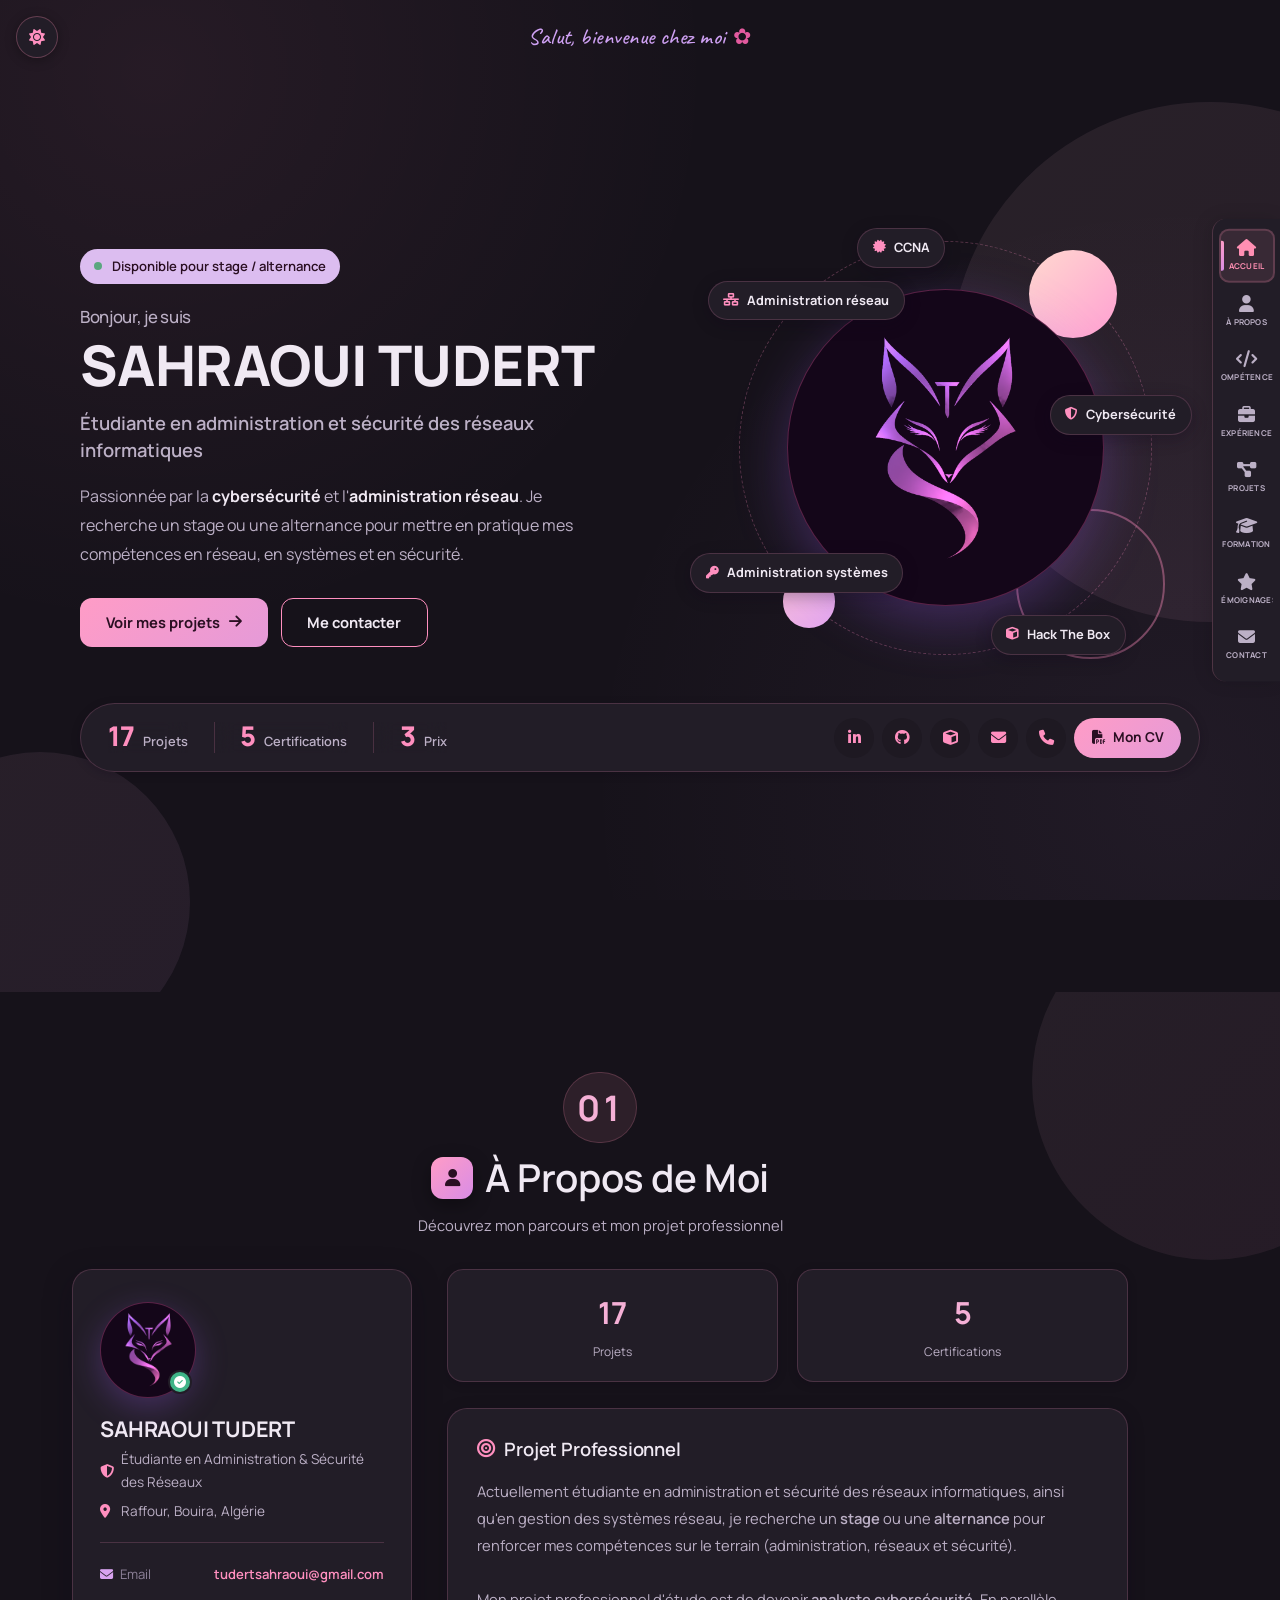
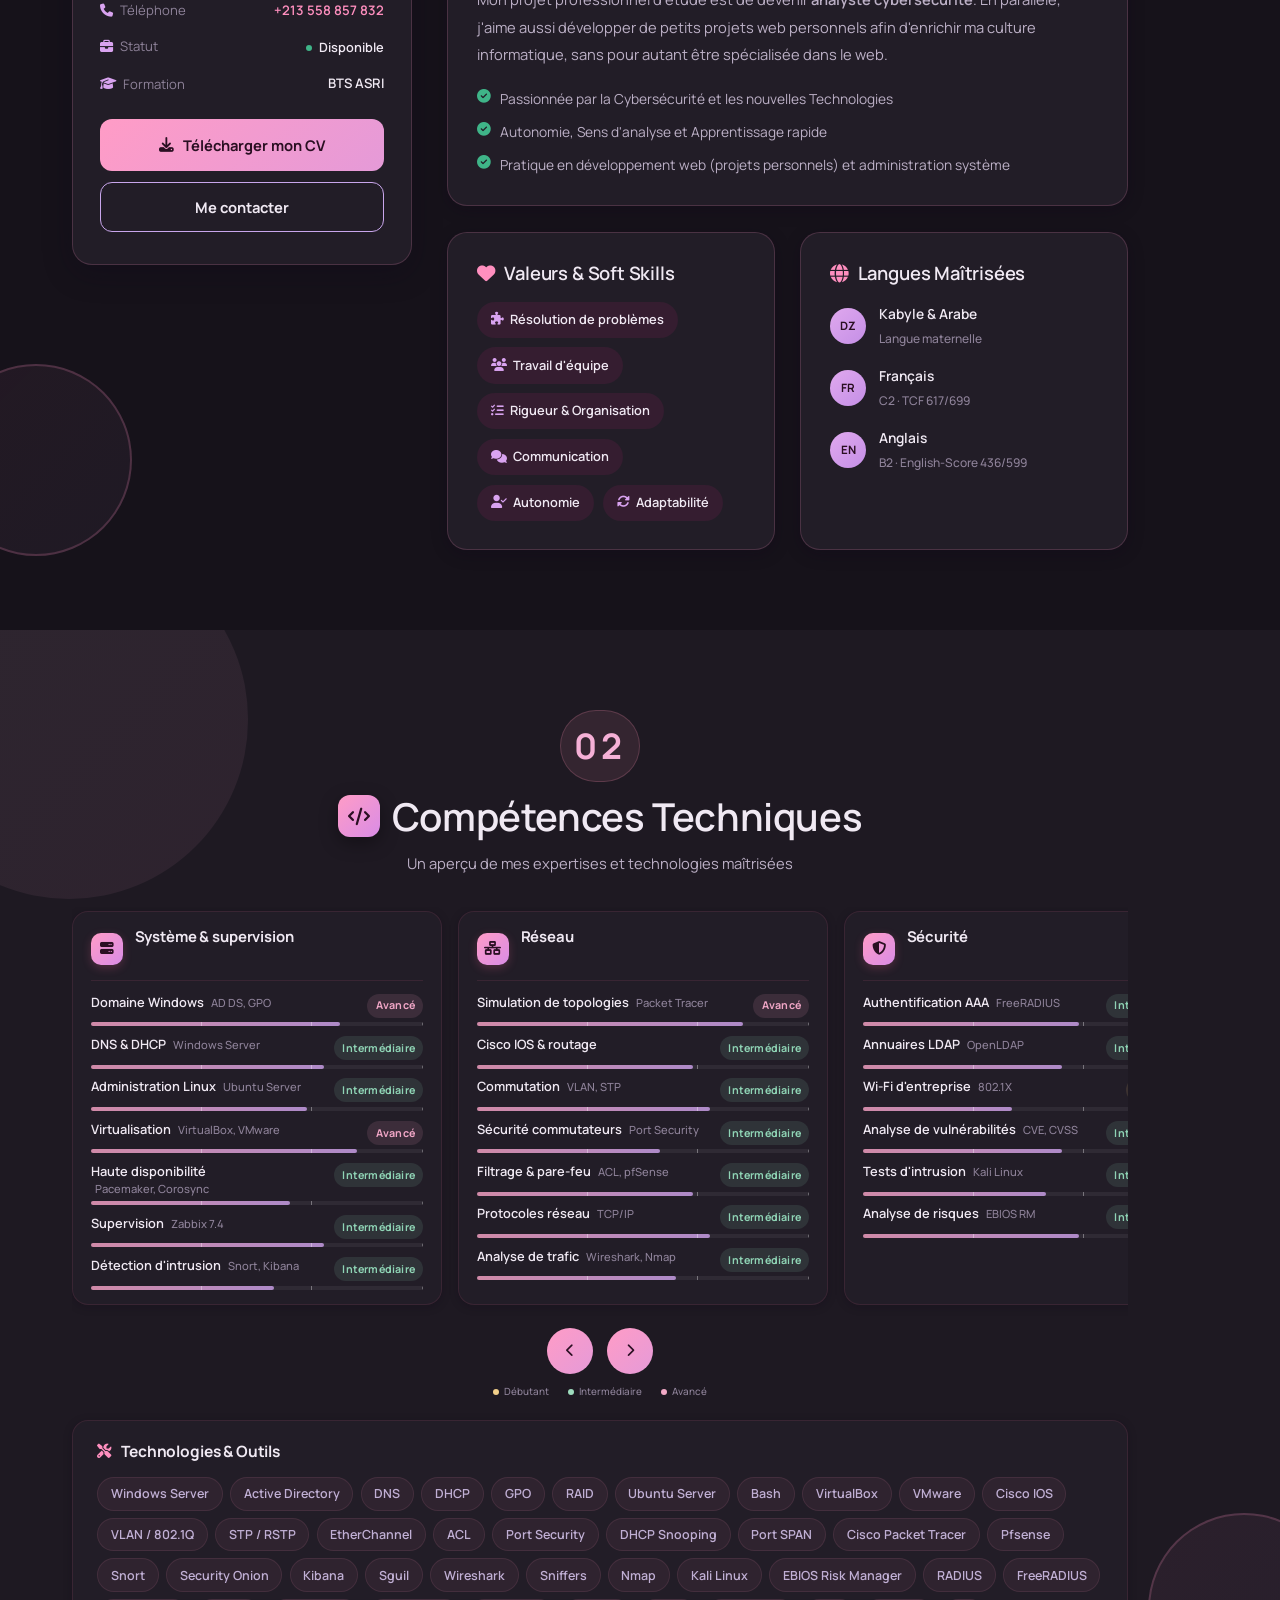
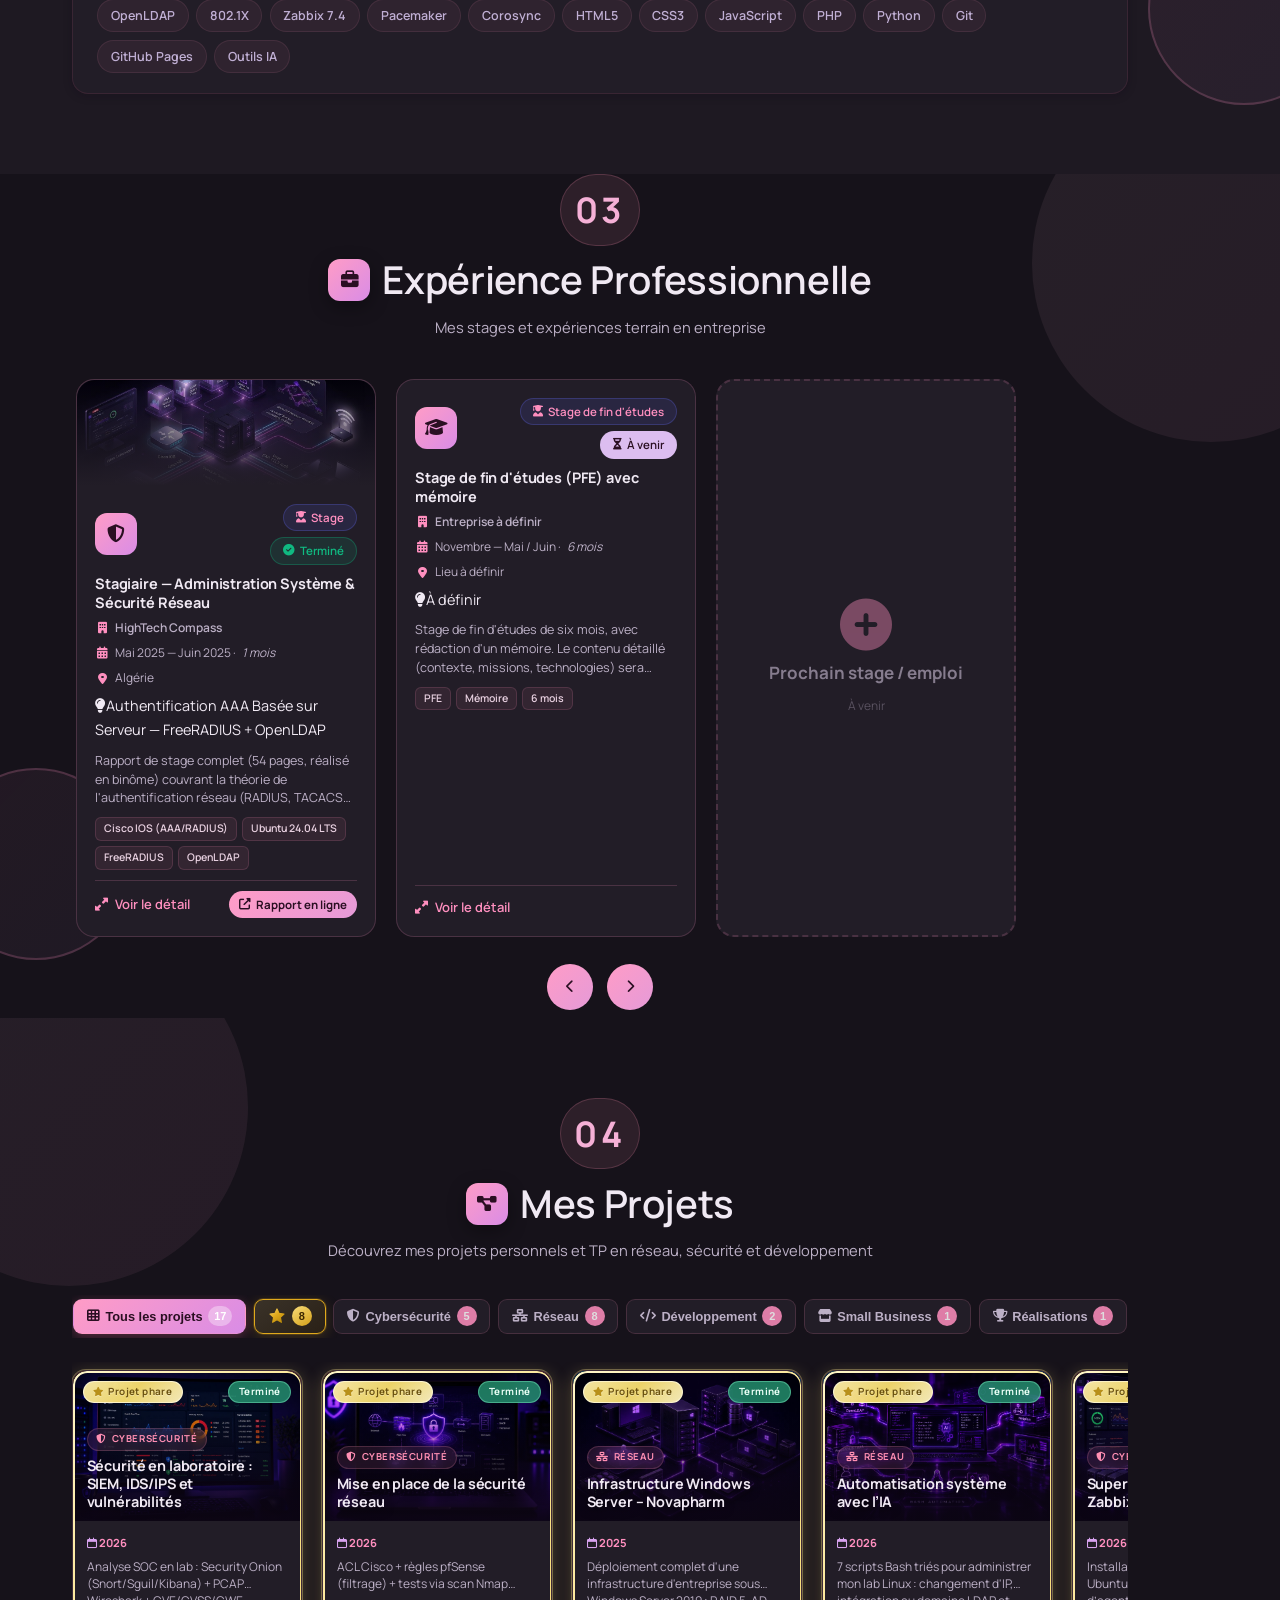
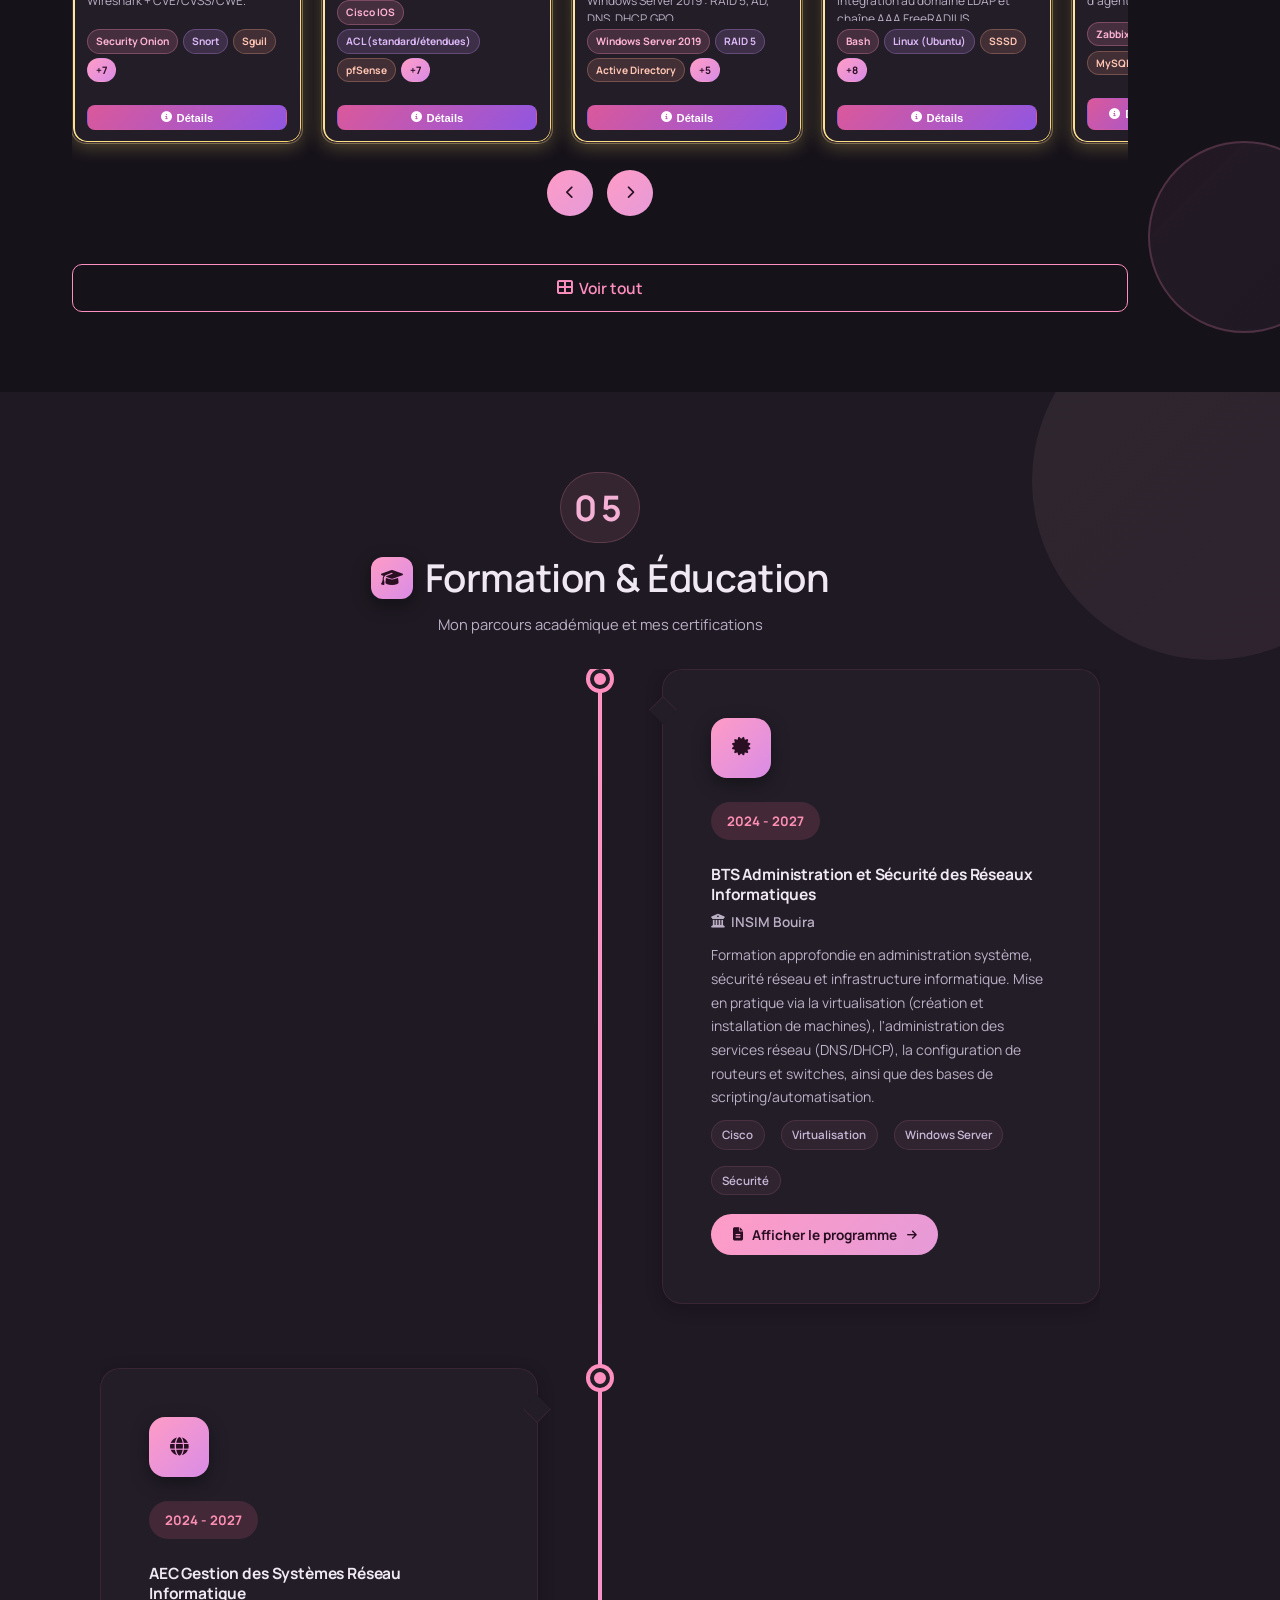
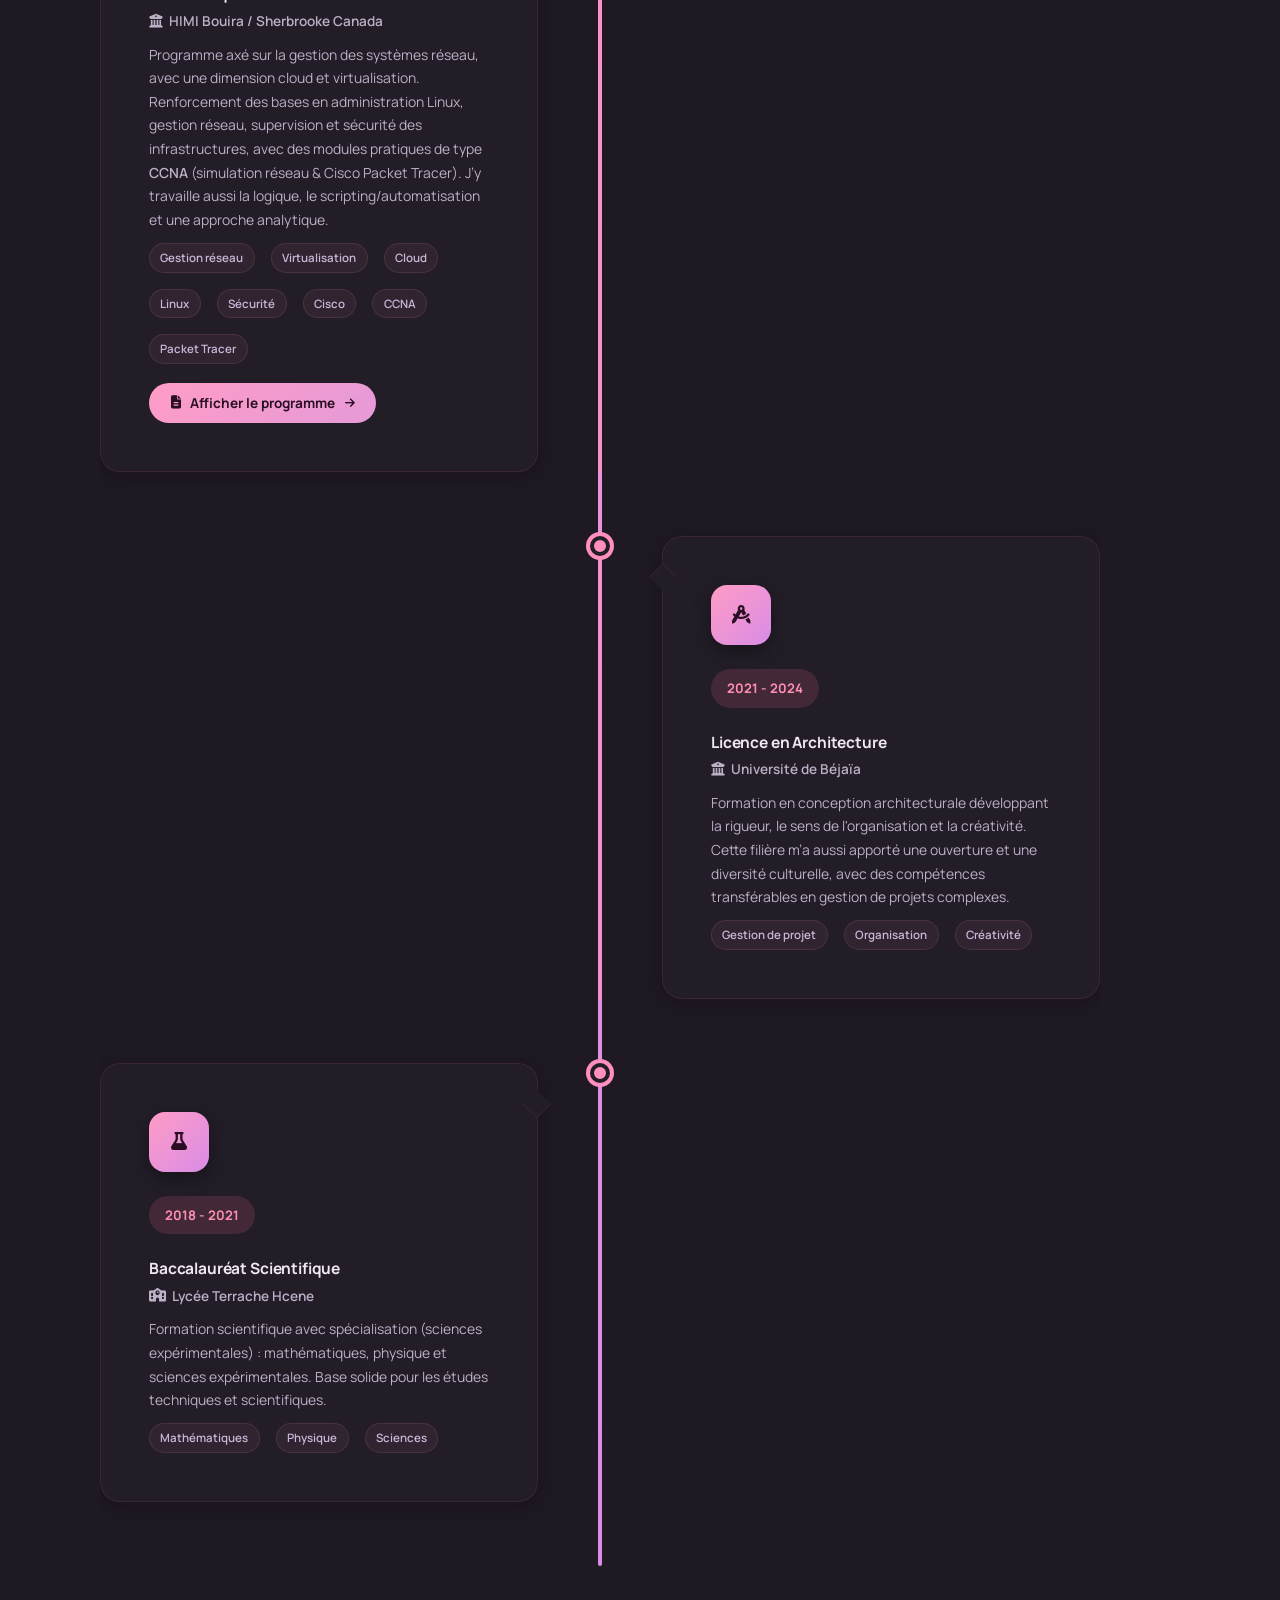
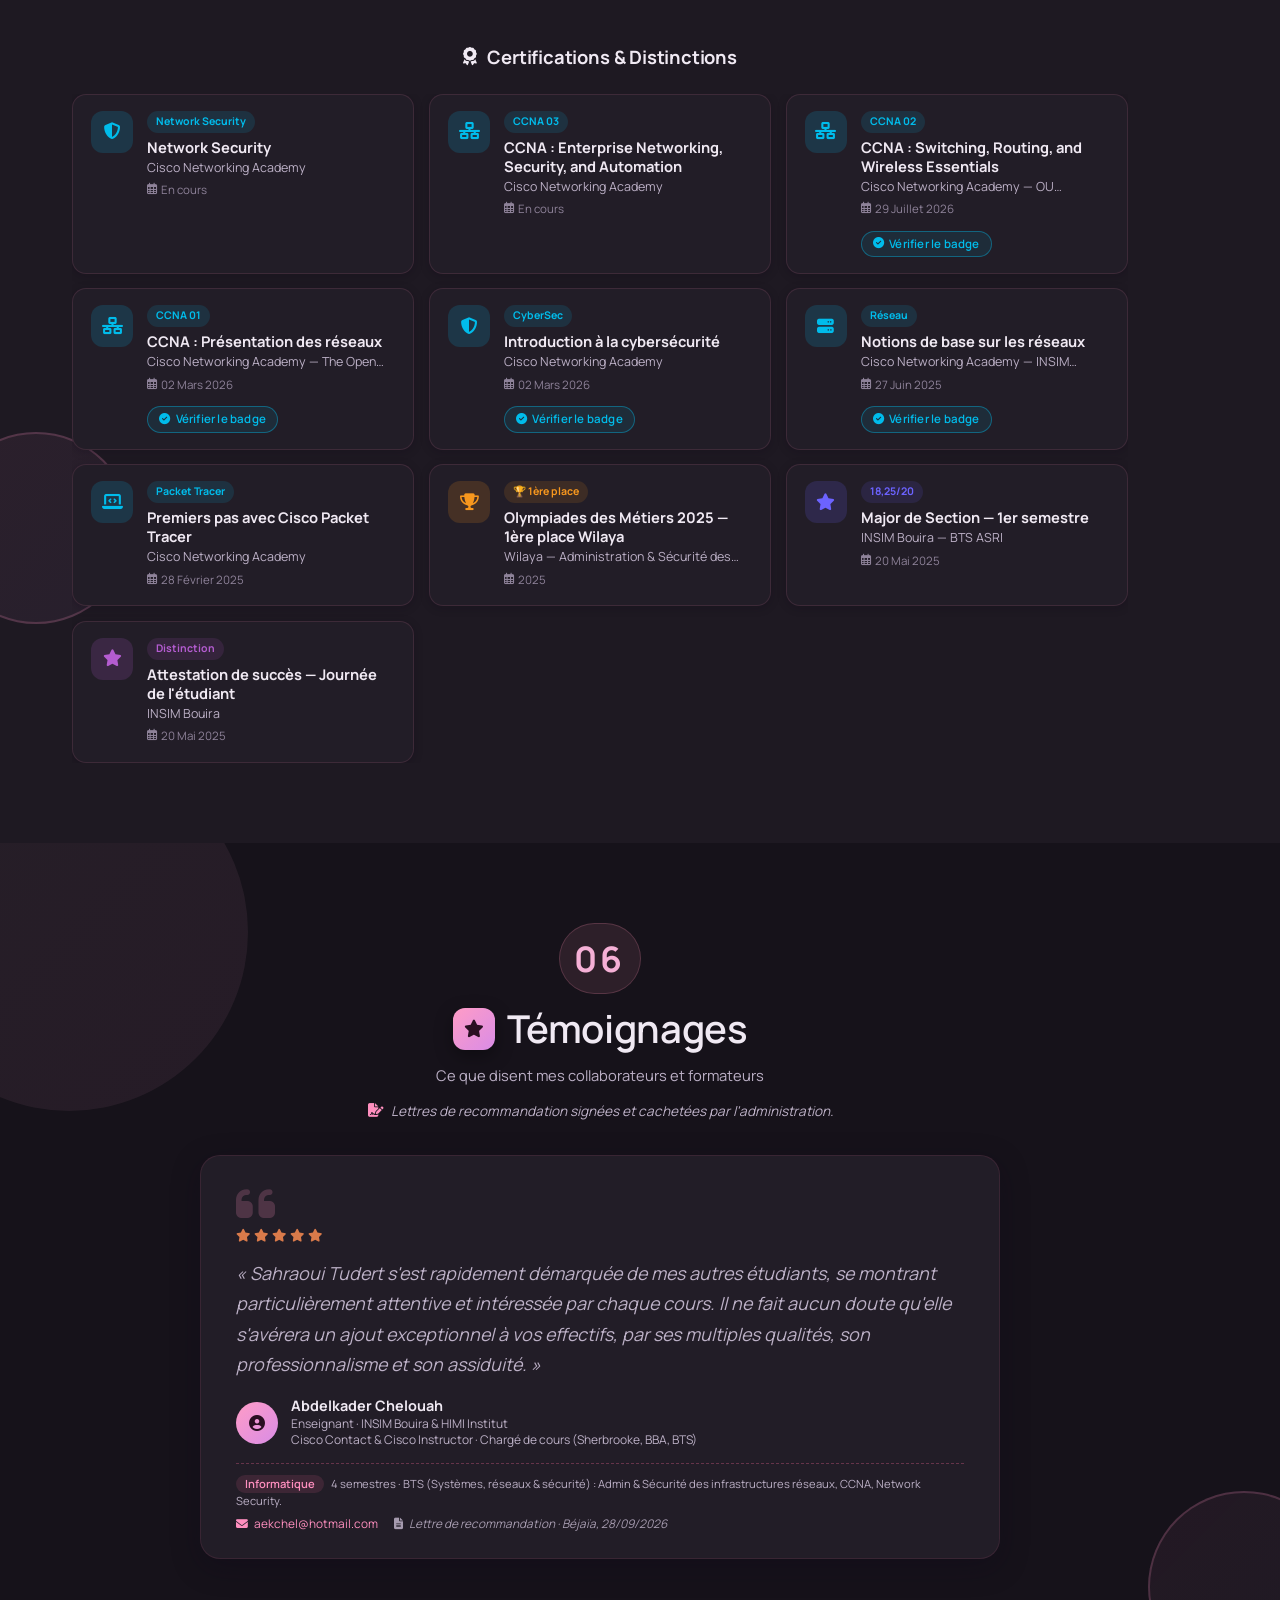
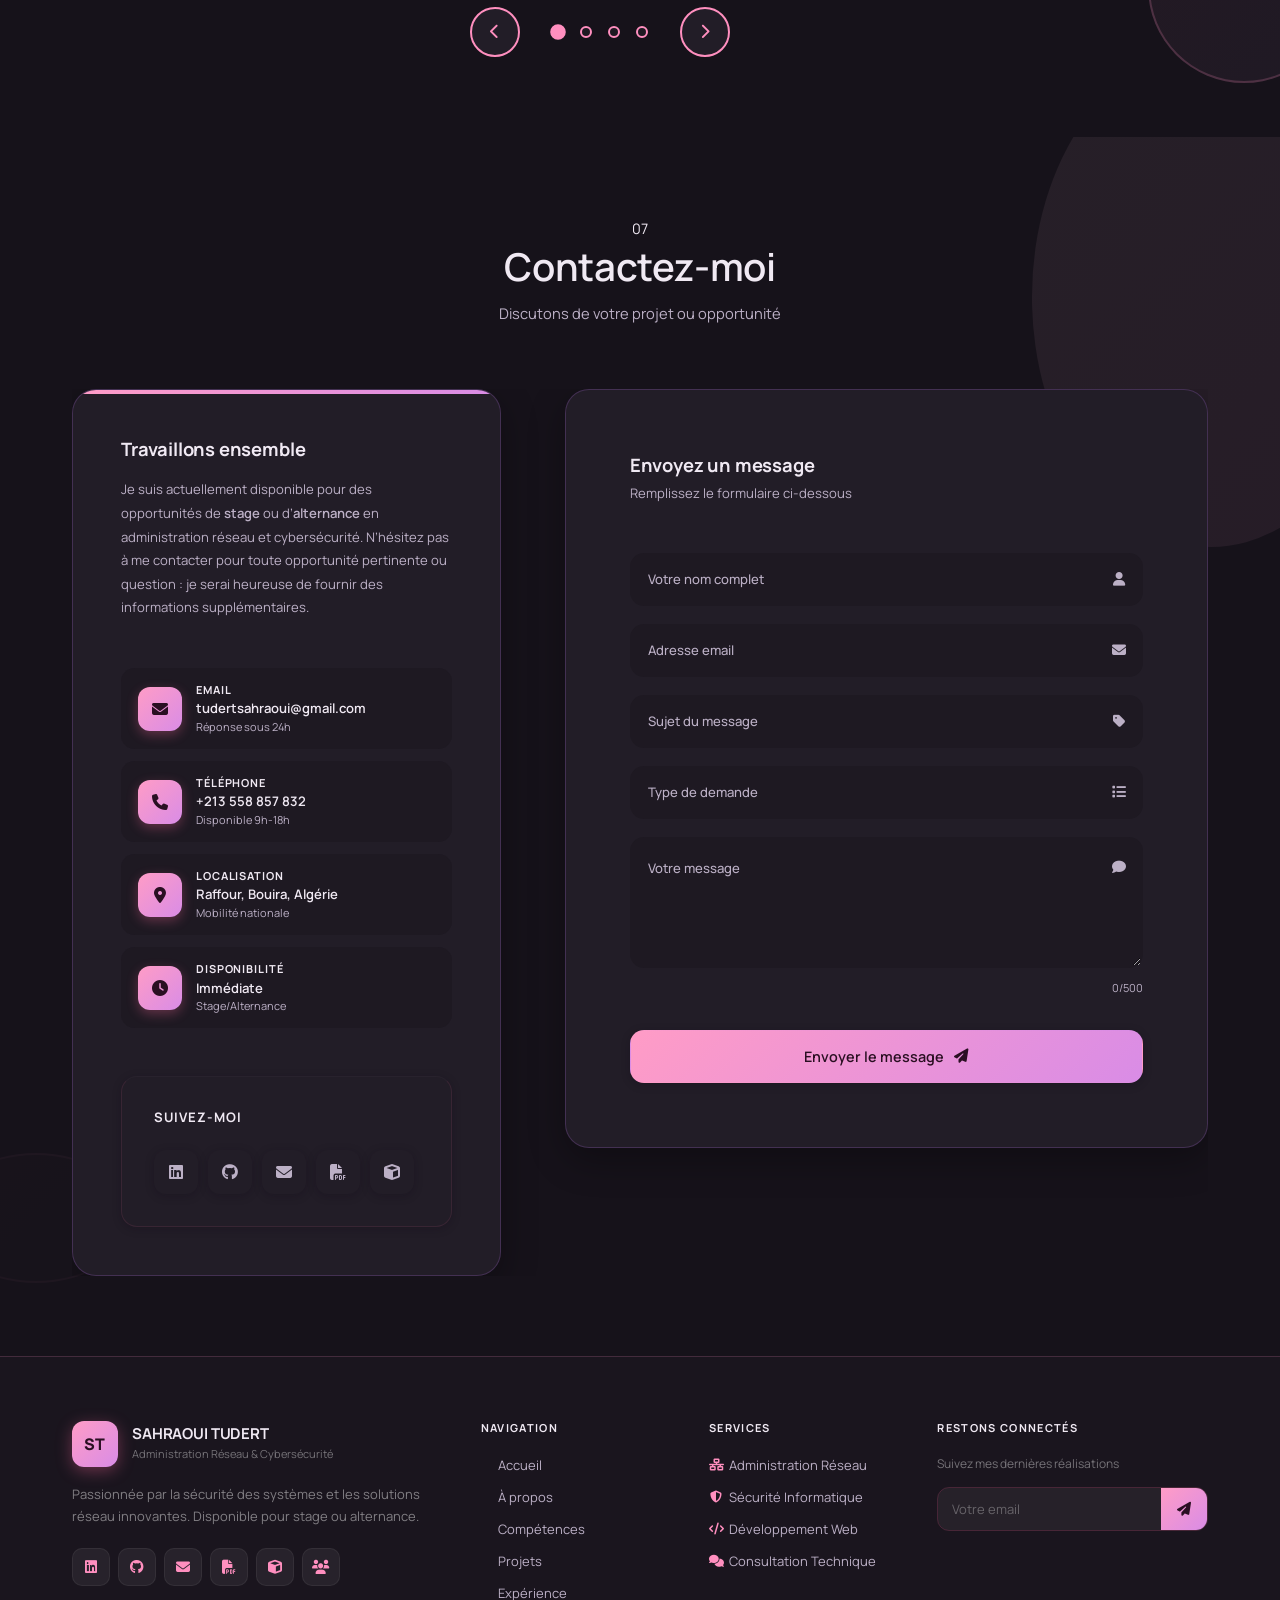
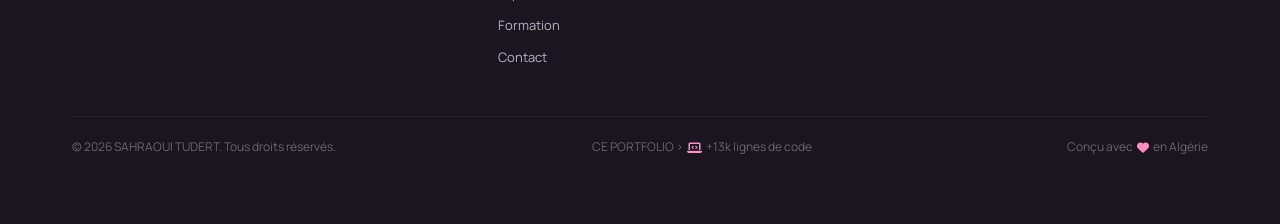
==== commit 9f8dc726: "Update index.html" ====
--- a/index.html
+++ b/index.html
@@ -279,252 +279,287 @@
             </div>
             
             <!-- Grille de compétences -->
-            <div class="skills-grid">
-                <!-- Réseau & Infrastructure -->
-                <div class="skill-category-card">
-                    <div class="category-header">
-                        <div class="category-icon">
-                            <i class="fas fa-network-wired"></i>
-                        </div>
-                        <h3 class="category-title">Réseau & Infrastructure</h3>
-                    </div>
-                    
-                    <div class="skills-list">
-                        <div class="skill-item">
-                            <div class="skill-header">
-                                <span class="skill-name">Windows Server & Active Directory</span>
-                                <span class="skill-percentage">90%</span>
-                            </div>
-                            <div class="skill-bar-container">
-                                <div class="skill-bar" data-progress="90"></div>
-                            </div>
-                        </div>
-                        <div class="skill-item">
-                            <div class="skill-header">
-                                <span class="skill-name">DNS, DHCP & GPO</span>
-                                <span class="skill-percentage">95%</span>
-                            </div>
-                            <div class="skill-bar-container">
-                                <div class="skill-bar" data-progress="95"></div>
-                            </div>
-                        </div>
-                        <div class="skill-item">
-                            <div class="skill-header">
-                                <span class="skill-name">VLAN / 802.1Q / STP / EtherChannel</span>
-                                <span class="skill-percentage">80%</span>
-                            </div>
-                            <div class="skill-bar-container">
-                                <div class="skill-bar" data-progress="80"></div>
-                            </div>
-                        </div>
-                        <div class="skill-item">
-                            <div class="skill-header">
-                                <span class="skill-name">Cluster HA Linux (Pacemaker / Corosync)</span>
-                                <span class="skill-percentage">75%</span>
-                            </div>
-                            <div class="skill-bar-container">
-                                <div class="skill-bar" data-progress="75"></div>
-                            </div>
-                        </div>
-                        <div class="skill-item">
-                            <div class="skill-header">
-                                <span class="skill-name">Sécurité réseau (ACL, Firewall, pfSense, IDS/IPS)</span>
-                                <span class="skill-percentage">75%</span>
-                            </div>
-                            <div class="skill-bar-container">
-                                <div class="skill-bar" data-progress="75"></div>
-                            </div>
-                        </div>
-                        <div class="skill-item">
-                            <div class="skill-header">
-                                <span class="skill-name">Virtualisation (VirtualBox, VMware)</span>
-                                <span class="skill-percentage">85%</span>
-                            </div>
-                            <div class="skill-bar-container">
-                                <div class="skill-bar" data-progress="85"></div>
-                            </div>
-                        </div>
-                        <div class="skill-item">
-                            <div class="skill-header">
-                                <span class="skill-name">Protocoles & TCP/IP</span>
-                                <span class="skill-percentage">85%</span>
-                            </div>
-                            <div class="skill-bar-container">
-                                <div class="skill-bar" data-progress="85"></div>
-                            </div>
-                        </div>
-                        <div class="skill-item">
-                            <div class="skill-header">
-                                <span class="skill-name">Administration Linux (Ubuntu Server)</span>
-                                <span class="skill-percentage">70%</span>
-                            </div>
-                            <div class="skill-bar-container">
-                                <div class="skill-bar" data-progress="70"></div>
-                            </div>
-                        </div>
-                        <div class="skill-item">
-                            <div class="skill-header">
-                                <span class="skill-name">Cisco Packet Tracer</span>
-                                <span class="skill-percentage">75%</span>
-                            </div>
-                            <div class="skill-bar-container">
-                                <div class="skill-bar" data-progress="75"></div>
-                            </div>
-                        </div>
-                    </div>
-                </div>
-                
-                <!-- Cybersécurité -->
-                <div class="skill-category-card">
-                    <div class="category-header">
-                        <div class="category-icon">
-                            <i class="fas fa-shield-alt"></i>
-                        </div>
-                        <h3 class="category-title">Cybersécurité</h3>
-                    </div>
-                    
-                    <div class="skills-list">
-                        <div class="skill-item">
-                            <div class="skill-header">
-                                <span class="skill-name">Authentification AAA & FreeRADIUS</span>
-                                <span class="skill-percentage">72%</span>
-                            </div>
-                            <div class="skill-bar-container">
-                                <div class="skill-bar" data-progress="72"></div>
-                            </div>
-                        </div>
-                        <div class="skill-item">
-                            <div class="skill-header">
-                                <span class="skill-name">LDAP & annuaire utilisateurs (OpenLDAP)</span>
-                                <span class="skill-percentage">68%</span>
-                            </div>
-                            <div class="skill-bar-container">
-                                <div class="skill-bar" data-progress="68"></div>
-                            </div>
-                        </div>
-                        <div class="skill-item">
-                            <div class="skill-header">
-                                <span class="skill-name">Supervision SOC — Zabbix 7.4</span>
-                                <span class="skill-percentage">78%</span>
-                            </div>
-                            <div class="skill-bar-container">
-                                <div class="skill-bar" data-progress="78"></div>
-                            </div>
-                        </div>
-                        <div class="skill-item">
-                            <div class="skill-header">
-                                <span class="skill-name">Vulnérabilités (CVE, CVSS, CWE)</span>
-                                <span class="skill-percentage">80%</span>
-                            </div>
-                            <div class="skill-bar-container">
-                                <div class="skill-bar" data-progress="80"></div>
-                            </div>
-                        </div>
-                        <div class="skill-item">
-                            <div class="skill-header">
-                                <span class="skill-name">SOC & analyse de logs (Kibana / Security Onion)</span>
-                                <span class="skill-percentage">70%</span>
-                            </div>
-                            <div class="skill-bar-container">
-                                <div class="skill-bar" data-progress="70"></div>
-                            </div>
-                        </div>
-                        <div class="skill-item">
-                            <div class="skill-header">
-                                <span class="skill-name">Wireshark & Nmap</span>
-                                <span class="skill-percentage">70%</span>
-                            </div>
-                            <div class="skill-bar-container">
-                                <div class="skill-bar" data-progress="70"></div>
-                            </div>
-                        </div>
-                        <div class="skill-item">
-                            <div class="skill-header">
-                                <span class="skill-name">Kali Linux</span>
-                                <span class="skill-percentage">60%</span>
-                            </div>
-                            <div class="skill-bar-container">
-                                <div class="skill-bar" data-progress="60"></div>
-                            </div>
-                        </div>
-                        <div class="skill-item">
-                            <div class="skill-header">
-                                <span class="skill-name">Gestion des risques — Méthode EBIOS</span>
-                                <span class="skill-percentage">80%</span>
-                            </div>
-                            <div class="skill-bar-container">
-                                <div class="skill-bar" data-progress="80"></div>
-                            </div>
-                        </div>
-                    </div>
-                </div>
-                
-                <!-- Développement Web -->
-                <div class="skill-category-card">
-                    <div class="category-header">
-                        <div class="category-icon">
-                            <i class="fas fa-code"></i>
-                        </div>
-                        <h3 class="category-title">Développement & Outils</h3>
-                    </div>
-                    
-                    <div class="skills-list">
-                        <div class="skill-item">
-                            <div class="skill-header">
-                                <span class="skill-name">HTML5 / CSS3</span>
-                                <span class="skill-percentage">60%</span>
-                            </div>
-                            <div class="skill-bar-container">
-                                <div class="skill-bar" data-progress="60"></div>
-                            </div>
-                        </div>
-                        <div class="skill-item">
-                            <div class="skill-header">
-                                <span class="skill-name">JavaScript (simulation CLI, interactivité)</span>
-                                <span class="skill-percentage">45%</span>
-                            </div>
-                            <div class="skill-bar-container">
-                                <div class="skill-bar" data-progress="45"></div>
-                            </div>
-                        </div>
-                        <div class="skill-item">
-                            <div class="skill-header">
-                                <span class="skill-name">PHP (intégration FreeRADIUS / LDAP)</span>
-                                <span class="skill-percentage">40%</span>
-                            </div>
-                            <div class="skill-bar-container">
-                                <div class="skill-bar" data-progress="40"></div>
-                            </div>
-                        </div>
-                        <div class="skill-item">
-                            <div class="skill-header">
-                                <span class="skill-name">Python</span>
-                                <span class="skill-percentage">65%</span>
-                            </div>
-                            <div class="skill-bar-container">
-                                <div class="skill-bar" data-progress="65"></div>
-                            </div>
-                        </div>
-                        <div class="skill-item">
-                            <div class="skill-header">
-                                <span class="skill-name">Git & GitHub Pages</span>
-                                <span class="skill-percentage">60%</span>
-                            </div>
-                            <div class="skill-bar-container">
-                                <div class="skill-bar" data-progress="60"></div>
-                            </div>
-                        </div>
-                        
-                        <div class="skill-item">
-                            <div class="skill-header">
-                                <span class="skill-name">Outils IA pour le développement</span>
-                                <span class="skill-percentage">80%</span>
-                            </div>
-                            <div class="skill-bar-container">
-                                <div class="skill-bar" data-progress="80"></div>
-                            </div>
-                        </div>
-                    </div>
+            <div class="skills-scroll-wrapper">
+                <div class="skills-scroll" id="skillsScroll">
+                    <div class="skill-category-card">
+                        <div class="category-header">
+                            <div class="category-icon"><i class="fas fa-server"></i></div>
+                            <h3 class="category-title">Système & supervision</h3>
+                        </div>
+                        <div class="skills-list">
+                            <div class="skill-item">
+                                <div class="skill-header">
+                                    <span class="skill-name">Domaine Windows <span class="skill-tools">AD DS, GPO</span></span>
+                                    <span class="skill-percentage" data-level="avance">Avancé</span>
+                                </div>
+                                <div class="skill-bar-container">
+                                    <div class="skill-bar" data-progress="75" style="width:75%"></div>
+                                </div>
+                            </div>
+                            <div class="skill-item">
+                                <div class="skill-header">
+                                    <span class="skill-name">DNS & DHCP <span class="skill-tools">Windows Server</span></span>
+                                    <span class="skill-percentage" data-level="intermediaire">Intermédiaire</span>
+                                </div>
+                                <div class="skill-bar-container">
+                                    <div class="skill-bar" data-progress="70" style="width:70%"></div>
+                                </div>
+                            </div>
+                            <div class="skill-item">
+                                <div class="skill-header">
+                                    <span class="skill-name">Administration Linux <span class="skill-tools">Ubuntu Server</span></span>
+                                    <span class="skill-percentage" data-level="intermediaire">Intermédiaire</span>
+                                </div>
+                                <div class="skill-bar-container">
+                                    <div class="skill-bar" data-progress="65" style="width:65%"></div>
+                                </div>
+                            </div>
+                            <div class="skill-item">
+                                <div class="skill-header">
+                                    <span class="skill-name">Virtualisation <span class="skill-tools">VirtualBox, VMware</span></span>
+                                    <span class="skill-percentage" data-level="avance">Avancé</span>
+                                </div>
+                                <div class="skill-bar-container">
+                                    <div class="skill-bar" data-progress="80" style="width:80%"></div>
+                                </div>
+                            </div>
+                            <div class="skill-item">
+                                <div class="skill-header">
+                                    <span class="skill-name">Haute disponibilité <span class="skill-tools">Pacemaker, Corosync</span></span>
+                                    <span class="skill-percentage" data-level="intermediaire">Intermédiaire</span>
+                                </div>
+                                <div class="skill-bar-container">
+                                    <div class="skill-bar" data-progress="60" style="width:60%"></div>
+                                </div>
+                            </div>
+                            <div class="skill-item">
+                                <div class="skill-header">
+                                    <span class="skill-name">Supervision <span class="skill-tools">Zabbix 7.4</span></span>
+                                    <span class="skill-percentage" data-level="intermediaire">Intermédiaire</span>
+                                </div>
+                                <div class="skill-bar-container">
+                                    <div class="skill-bar" data-progress="70" style="width:70%"></div>
+                                </div>
+                            </div>
+                            <div class="skill-item">
+                                <div class="skill-header">
+                                    <span class="skill-name">Détection d'intrusion <span class="skill-tools">Snort, Kibana</span></span>
+                                    <span class="skill-percentage" data-level="intermediaire">Intermédiaire</span>
+                                </div>
+                                <div class="skill-bar-container">
+                                    <div class="skill-bar" data-progress="55" style="width:55%"></div>
+                                </div>
+                            </div>
+                        </div>
+                    </div>
+                    <div class="skill-category-card">
+                        <div class="category-header">
+                            <div class="category-icon"><i class="fas fa-network-wired"></i></div>
+                            <h3 class="category-title">Réseau</h3>
+                        </div>
+                        <div class="skills-list">
+                            <div class="skill-item">
+                                <div class="skill-header">
+                                    <span class="skill-name">Simulation de topologies <span class="skill-tools">Packet Tracer</span></span>
+                                    <span class="skill-percentage" data-level="avance">Avancé</span>
+                                </div>
+                                <div class="skill-bar-container">
+                                    <div class="skill-bar" data-progress="80" style="width:80%"></div>
+                                </div>
+                            </div>
+                            <div class="skill-item">
+                                <div class="skill-header">
+                                    <span class="skill-name">Cisco IOS & routage</span>
+                                    <span class="skill-percentage" data-level="intermediaire">Intermédiaire</span>
+                                </div>
+                                <div class="skill-bar-container">
+                                    <div class="skill-bar" data-progress="65" style="width:65%"></div>
+                                </div>
+                            </div>
+                            <div class="skill-item">
+                                <div class="skill-header">
+                                    <span class="skill-name">Commutation <span class="skill-tools">VLAN, STP</span></span>
+                                    <span class="skill-percentage" data-level="intermediaire">Intermédiaire</span>
+                                </div>
+                                <div class="skill-bar-container">
+                                    <div class="skill-bar" data-progress="70" style="width:70%"></div>
+                                </div>
+                            </div>
+                            <div class="skill-item">
+                                <div class="skill-header">
+                                    <span class="skill-name">Sécurité commutateurs <span class="skill-tools">Port Security</span></span>
+                                    <span class="skill-percentage" data-level="intermediaire">Intermédiaire</span>
+                                </div>
+                                <div class="skill-bar-container">
+                                    <div class="skill-bar" data-progress="55" style="width:55%"></div>
+                                </div>
+                            </div>
+                            <div class="skill-item">
+                                <div class="skill-header">
+                                    <span class="skill-name">Filtrage & pare-feu <span class="skill-tools">ACL, pfSense</span></span>
+                                    <span class="skill-percentage" data-level="intermediaire">Intermédiaire</span>
+                                </div>
+                                <div class="skill-bar-container">
+                                    <div class="skill-bar" data-progress="65" style="width:65%"></div>
+                                </div>
+                            </div>
+                            <div class="skill-item">
+                                <div class="skill-header">
+                                    <span class="skill-name">Protocoles réseau <span class="skill-tools">TCP/IP</span></span>
+                                    <span class="skill-percentage" data-level="intermediaire">Intermédiaire</span>
+                                </div>
+                                <div class="skill-bar-container">
+                                    <div class="skill-bar" data-progress="70" style="width:70%"></div>
+                                </div>
+                            </div>
+                            <div class="skill-item">
+                                <div class="skill-header">
+                                    <span class="skill-name">Analyse de trafic <span class="skill-tools">Wireshark, Nmap</span></span>
+                                    <span class="skill-percentage" data-level="intermediaire">Intermédiaire</span>
+                                </div>
+                                <div class="skill-bar-container">
+                                    <div class="skill-bar" data-progress="60" style="width:60%"></div>
+                                </div>
+                            </div>
+                        </div>
+                    </div>
+                    <div class="skill-category-card">
+                        <div class="category-header">
+                            <div class="category-icon"><i class="fas fa-shield-alt"></i></div>
+                            <h3 class="category-title">Sécurité</h3>
+                        </div>
+                        <div class="skills-list">
+                            <div class="skill-item">
+                                <div class="skill-header">
+                                    <span class="skill-name">Authentification AAA <span class="skill-tools">FreeRADIUS</span></span>
+                                    <span class="skill-percentage" data-level="intermediaire">Intermédiaire</span>
+                                </div>
+                                <div class="skill-bar-container">
+                                    <div class="skill-bar" data-progress="65" style="width:65%"></div>
+                                </div>
+                            </div>
+                            <div class="skill-item">
+                                <div class="skill-header">
+                                    <span class="skill-name">Annuaires LDAP <span class="skill-tools">OpenLDAP</span></span>
+                                    <span class="skill-percentage" data-level="intermediaire">Intermédiaire</span>
+                                </div>
+                                <div class="skill-bar-container">
+                                    <div class="skill-bar" data-progress="60" style="width:60%"></div>
+                                </div>
+                            </div>
+                            <div class="skill-item">
+                                <div class="skill-header">
+                                    <span class="skill-name">Wi-Fi d'entreprise <span class="skill-tools">802.1X</span></span>
+                                    <span class="skill-percentage" data-level="debutant">Débutant</span>
+                                </div>
+                                <div class="skill-bar-container">
+                                    <div class="skill-bar" data-progress="45" style="width:45%"></div>
+                                </div>
+                            </div>
+                            <div class="skill-item">
+                                <div class="skill-header">
+                                    <span class="skill-name">Analyse de vulnérabilités <span class="skill-tools">CVE, CVSS</span></span>
+                                    <span class="skill-percentage" data-level="intermediaire">Intermédiaire</span>
+                                </div>
+                                <div class="skill-bar-container">
+                                    <div class="skill-bar" data-progress="60" style="width:60%"></div>
+                                </div>
+                            </div>
+                            <div class="skill-item">
+                                <div class="skill-header">
+                                    <span class="skill-name">Tests d'intrusion <span class="skill-tools">Kali Linux</span></span>
+                                    <span class="skill-percentage" data-level="intermediaire">Intermédiaire</span>
+                                </div>
+                                <div class="skill-bar-container">
+                                    <div class="skill-bar" data-progress="55" style="width:55%"></div>
+                                </div>
+                            </div>
+                            <div class="skill-item">
+                                <div class="skill-header">
+                                    <span class="skill-name">Analyse de risques <span class="skill-tools">EBIOS RM</span></span>
+                                    <span class="skill-percentage" data-level="intermediaire">Intermédiaire</span>
+                                </div>
+                                <div class="skill-bar-container">
+                                    <div class="skill-bar" data-progress="65" style="width:65%"></div>
+                                </div>
+                            </div>
+                        </div>
+                    </div>
+                    <div class="skill-category-card">
+                        <div class="category-header">
+                            <div class="category-icon"><i class="fas fa-code"></i></div>
+                            <h3 class="category-title">Développement & outils</h3>
+                        </div>
+                        <div class="skills-list">
+                            <div class="skill-item">
+                                <div class="skill-header">
+                                    <span class="skill-name">Développement web <span class="skill-tools">HTML5, CSS3</span></span>
+                                    <span class="skill-percentage" data-level="intermediaire">Intermédiaire</span>
+                                </div>
+                                <div class="skill-bar-container">
+                                    <div class="skill-bar" data-progress="55" style="width:55%"></div>
+                                </div>
+                            </div>
+                            <div class="skill-item">
+                                <div class="skill-header">
+                                    <span class="skill-name">JavaScript</span>
+                                    <span class="skill-percentage" data-level="debutant">Débutant</span>
+                                </div>
+                                <div class="skill-bar-container">
+                                    <div class="skill-bar" data-progress="45" style="width:45%"></div>
+                                </div>
+                            </div>
+                            <div class="skill-item">
+                                <div class="skill-header">
+                                    <span class="skill-name">Python <span class="skill-tools">scripts</span></span>
+                                    <span class="skill-percentage" data-level="intermediaire">Intermédiaire</span>
+                                </div>
+                                <div class="skill-bar-container">
+                                    <div class="skill-bar" data-progress="55" style="width:55%"></div>
+                                </div>
+                            </div>
+                            <div class="skill-item">
+                                <div class="skill-header">
+                                    <span class="skill-name">Scripts Bash</span>
+                                    <span class="skill-percentage" data-level="intermediaire">Intermédiaire</span>
+                                </div>
+                                <div class="skill-bar-container">
+                                    <div class="skill-bar" data-progress="50" style="width:50%"></div>
+                                </div>
+                            </div>
+                            <div class="skill-item">
+                                <div class="skill-header">
+                                    <span class="skill-name">Git <span class="skill-tools">GitHub Pages</span></span>
+                                    <span class="skill-percentage" data-level="intermediaire">Intermédiaire</span>
+                                </div>
+                                <div class="skill-bar-container">
+                                    <div class="skill-bar" data-progress="55" style="width:55%"></div>
+                                </div>
+                            </div>
+                            <div class="skill-item">
+                                <div class="skill-header">
+                                    <span class="skill-name">Outils IA</span>
+                                    <span class="skill-percentage" data-level="intermediaire">Intermédiaire</span>
+                                </div>
+                                <div class="skill-bar-container">
+                                    <div class="skill-bar" data-progress="70" style="width:70%"></div>
+                                </div>
+                            </div>
+                        </div>
+                    </div>
+                </div>
+                <div class="projects-nav" role="group" aria-label="Navigation des compétences">
+                    <button type="button" class="projects-nav-arrow prev" id="skillsPrevBtn" aria-label="Compétences précédentes">
+                        <i class="fas fa-chevron-left"></i>
+                    </button>
+                    <button type="button" class="projects-nav-arrow next" id="skillsNextBtn" aria-label="Compétences suivantes">
+                        <i class="fas fa-chevron-right"></i>
+                    </button>
+                </div>
+                <div class="skill-level-legend skill-level-legend--global">
+                    <span class="legend-step"><span class="legend-dot d1"></span> Débutant</span>
+                    <span class="legend-step"><span class="legend-dot d2"></span> Intermédiaire</span>
+                    <span class="legend-step"><span class="legend-dot d3"></span> Avancé</span>
                 </div>
             </div>
             
@@ -541,30 +576,41 @@
                     <span class="tech-tag">DHCP</span>
                     <span class="tech-tag">GPO</span>
                     <span class="tech-tag">RAID</span>
+                    <span class="tech-tag">Ubuntu Server</span>
+                    <span class="tech-tag">Bash</span>
+                    <span class="tech-tag">VirtualBox</span>
+                    <span class="tech-tag">VMware</span>
+                    <span class="tech-tag">Cisco IOS</span>
                     <span class="tech-tag">VLAN / 802.1Q</span>
                     <span class="tech-tag">STP / RSTP</span>
                     <span class="tech-tag">EtherChannel</span>
-                    <span class="tech-tag">VirtualBox</span>
-                    <span class="tech-tag">VMware</span>
-                    <span class="tech-tag">Ubuntu Server</span>
+                    <span class="tech-tag">ACL</span>
+                    <span class="tech-tag">Port Security</span>
+                    <span class="tech-tag">DHCP Snooping</span>
+                    <span class="tech-tag">Port SPAN</span>
+                    <span class="tech-tag">Cisco Packet Tracer</span>
                     <span class="tech-tag">Pfsense</span>
-                    <span class="tech-tag">Cisco Packet Tracer</span>
+                    <span class="tech-tag">Snort</span>
+                    <span class="tech-tag">Security Onion</span>
+                    <span class="tech-tag">Kibana</span>
+                    <span class="tech-tag">Sguil</span>
+                    <span class="tech-tag">Wireshark</span>
+                    <span class="tech-tag">Sniffers</span>
+                    <span class="tech-tag">Nmap</span>
                     <span class="tech-tag">Kali Linux</span>
+                    <span class="tech-tag">EBIOS Risk Manager</span>
+                    <span class="tech-tag">RADIUS</span>
                     <span class="tech-tag">FreeRADIUS</span>
                     <span class="tech-tag">OpenLDAP</span>
-                    <span class="tech-tag">PHP</span>
+                    <span class="tech-tag">802.1X</span>
                     <span class="tech-tag">Zabbix 7.4</span>
                     <span class="tech-tag">Pacemaker</span>
                     <span class="tech-tag">Corosync</span>
-                    <span class="tech-tag">Kibana</span>
-                    <span class="tech-tag">Snort</span>
-                    <span class="tech-tag">EBIOS Risk Manager</span>
-                    <span class="tech-tag">Security Onion</span>
-                    <span class="tech-tag">Wireshark</span>
-                    <span class="tech-tag">Nmap</span>
                     <span class="tech-tag">HTML5</span>
                     <span class="tech-tag">CSS3</span>
                     <span class="tech-tag">JavaScript</span>
+                    <span class="tech-tag">PHP</span>
+                    <span class="tech-tag">Python</span>
                     <span class="tech-tag">Git</span>
                     <span class="tech-tag">GitHub Pages</span>
                     <span class="tech-tag">Outils IA</span>
@@ -1321,4 +1367,4 @@
     <!-- Script principal -->
     <script src="script.js"></script>
 </body>
-</html>+</html>
--- a/style.css
+++ b/style.css
@@ -1903,23 +1903,23 @@
 }
 
 /* Couleurs des niveaux */
-.skill-percentage[data-level="debutant"]     { background:rgba(255,190,11,0.13); color:#c8920e; }
-.skill-percentage[data-level="intermediaire"]{ background:rgba(77,204,148,0.13); color:#1f8a5c; }
-.skill-percentage[data-level="avance"]       { background:rgba(255,107,157,0.13); color:var(--color-primary); }
-body.dark .skill-percentage[data-level="debutant"]     { color:#e8b020; }
-body.dark .skill-percentage[data-level="intermediaire"]{ color:#3dc98a; }
-body.dark .skill-percentage[data-level="avance"]       { color:#ff8fb3; }
+.skill-percentage[data-level="debutant"]     { background:rgba(246,205,120,0.24); color:#a67c1f; }
+.skill-percentage[data-level="intermediaire"]{ background:rgba(140,213,180,0.24); color:#3a8a68; }
+.skill-percentage[data-level="avance"]       { background:rgba(240,160,192,0.24); color:#b9557f; }
+body.dark .skill-percentage[data-level="debutant"]     { background:rgba(246,205,120,0.12); color:#e6c980; }
+body.dark .skill-percentage[data-level="intermediaire"]{ background:rgba(140,213,180,0.12); color:#8fd4b5; }
+body.dark .skill-percentage[data-level="avance"]       { background:rgba(240,160,192,0.12); color:#f0a6c6; }
 
 /* Barre fine avec marqueurs de palier */
 .skill-bar-container {
-    height: 5px;
-    background: var(--bg-secondary);
+    height: 4px;
+    background: rgba(240, 160, 192, 0.16);
     border-radius: 999px;
     overflow: visible;
     position: relative;
 }
 
-body.dark .skill-bar-container { background: rgba(255,255,255,0.07); }
+body.dark .skill-bar-container { background: rgba(255,255,255,0.06); }
 
 /* Traits de palier discrets */
 .skill-bar-container::before {
@@ -1941,7 +1941,8 @@
 
 .skill-bar {
     height: 100%;
-    background: var(--gradient-primary);
+    background: linear-gradient(90deg, #f5b3cc, #e0b0ea);
+    opacity: 1;
     border-radius: 999px;
     width: 0;
     transition: width 1.4s cubic-bezier(0.65, 0, 0.35, 1);
@@ -1949,13 +1950,10 @@
     overflow: hidden;
 }
 
-.skill-bar::after {
-    content: '';
-    position: absolute;
-    inset: 0;
-    background: linear-gradient(90deg, transparent, rgba(255,255,255,0.35), transparent);
-    animation: shimmer 2.5s infinite;
-}
+body.dark .skill-bar { background: linear-gradient(90deg, #d98fae, #b58fd0); opacity: 0.95; }
+
+/* Effet brillant supprimé pour un rendu plus sobre */
+.skill-bar::after { display: none; }
 
 @keyframes shimmer {
     0%   { transform: translateX(-100%); }
@@ -1988,9 +1986,9 @@
     border-radius: 50%;
     flex-shrink: 0;
 }
-.legend-dot.d1 { background: #e8b020; }
-.legend-dot.d2 { background: #3dc98a; }
-.legend-dot.d3 { background: var(--color-primary); }
+.legend-dot.d1 { background: #f2cf8a; }
+.legend-dot.d2 { background: #9edcbe; }
+.legend-dot.d3 { background: #f2a9c6; }
 
 /* ── Nuage de technos ── */
 .technologies-cloud {
@@ -8429,4 +8427,45 @@
     background: var(--color-primary);
     color: #fff;
     border: 1px solid var(--color-primary);
-}+}
+
+/* ==================== COMPÉTENCES : cartes compactes en défilement horizontal ==================== */
+.skills-scroll-wrapper { position: relative; margin-bottom: 1.25rem; }
+.skills-scroll {
+    display: flex;
+    flex-wrap: nowrap;
+    gap: 16px;
+    overflow-x: auto;
+    scroll-snap-type: x proximity;
+    scroll-behavior: smooth;
+    padding: 0.25rem 0.25rem 1rem;
+    -webkit-overflow-scrolling: touch;
+    scrollbar-width: thin;
+    scrollbar-color: var(--color-secondary) transparent;
+}
+.skills-scroll .skill-category-card,
+.skills-scroll .skill-category-card:hover {
+    flex: 0 0 370px;
+    scroll-snap-align: start;
+    transform: none;
+    padding: 1rem 1.1rem 0.9rem;
+}
+.skills-scroll .category-header { margin-bottom: 0.8rem; padding-bottom: 0.6rem; }
+.skills-scroll .category-icon { width: 32px; height: 32px; font-size: 0.85rem; }
+.skills-scroll .skills-list { gap: 0.6rem; }
+.skills-scroll .skill-header { margin-bottom: 0.3rem; align-items: flex-start; }
+.skills-scroll .skill-name { font-size: 0.8rem; }
+.skill-tools {
+    margin-left: 0.3rem;
+    font-size: 0.7rem;
+    font-weight: 500;
+    color: var(--text-light);
+    white-space: nowrap;
+}
+.skills-scroll .skill-level-legend { display: none; }
+.skill-level-legend--global { margin-top: 0.6rem; padding-top: 0; border-top: none; }
+@media (max-width: 700px) {
+    .skills-scroll .skill-category-card,
+    .skills-scroll .skill-category-card:hover { flex-basis: 84vw; }
+    .skill-tools { white-space: normal; }
+}
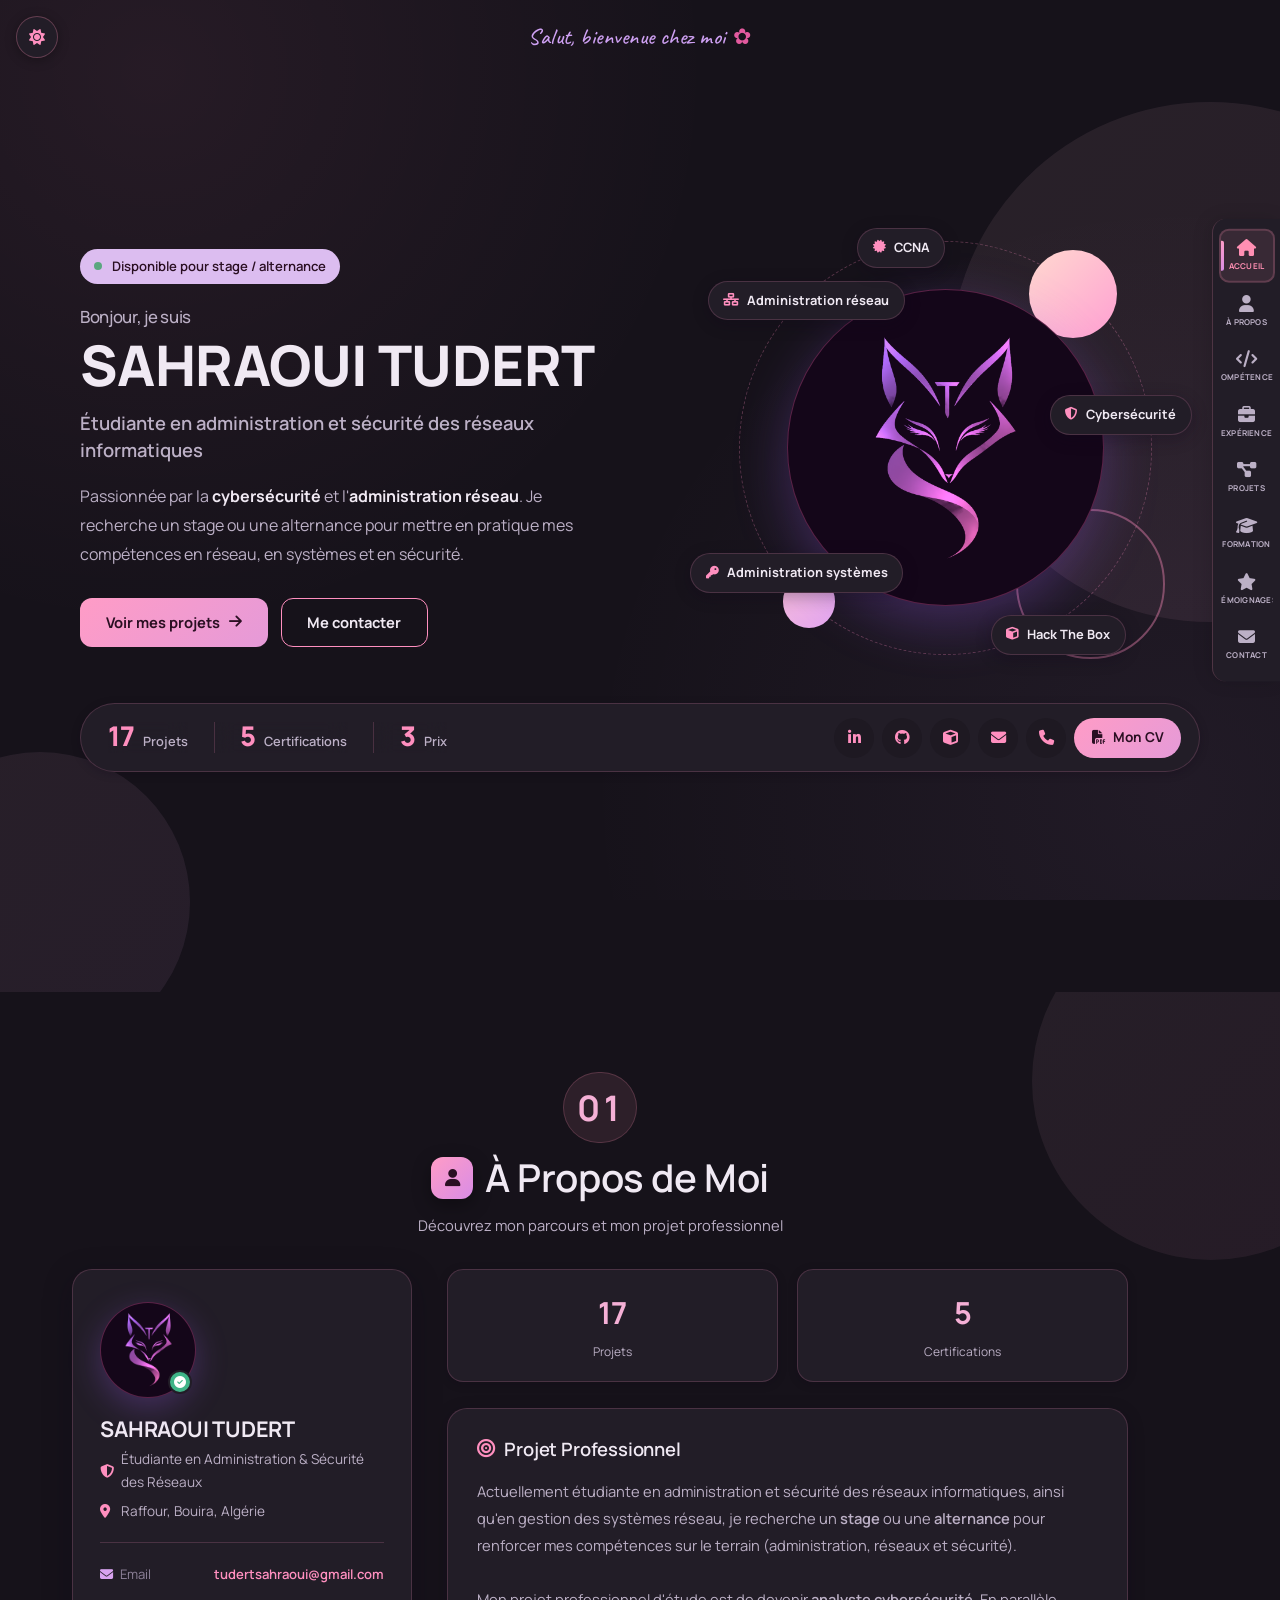
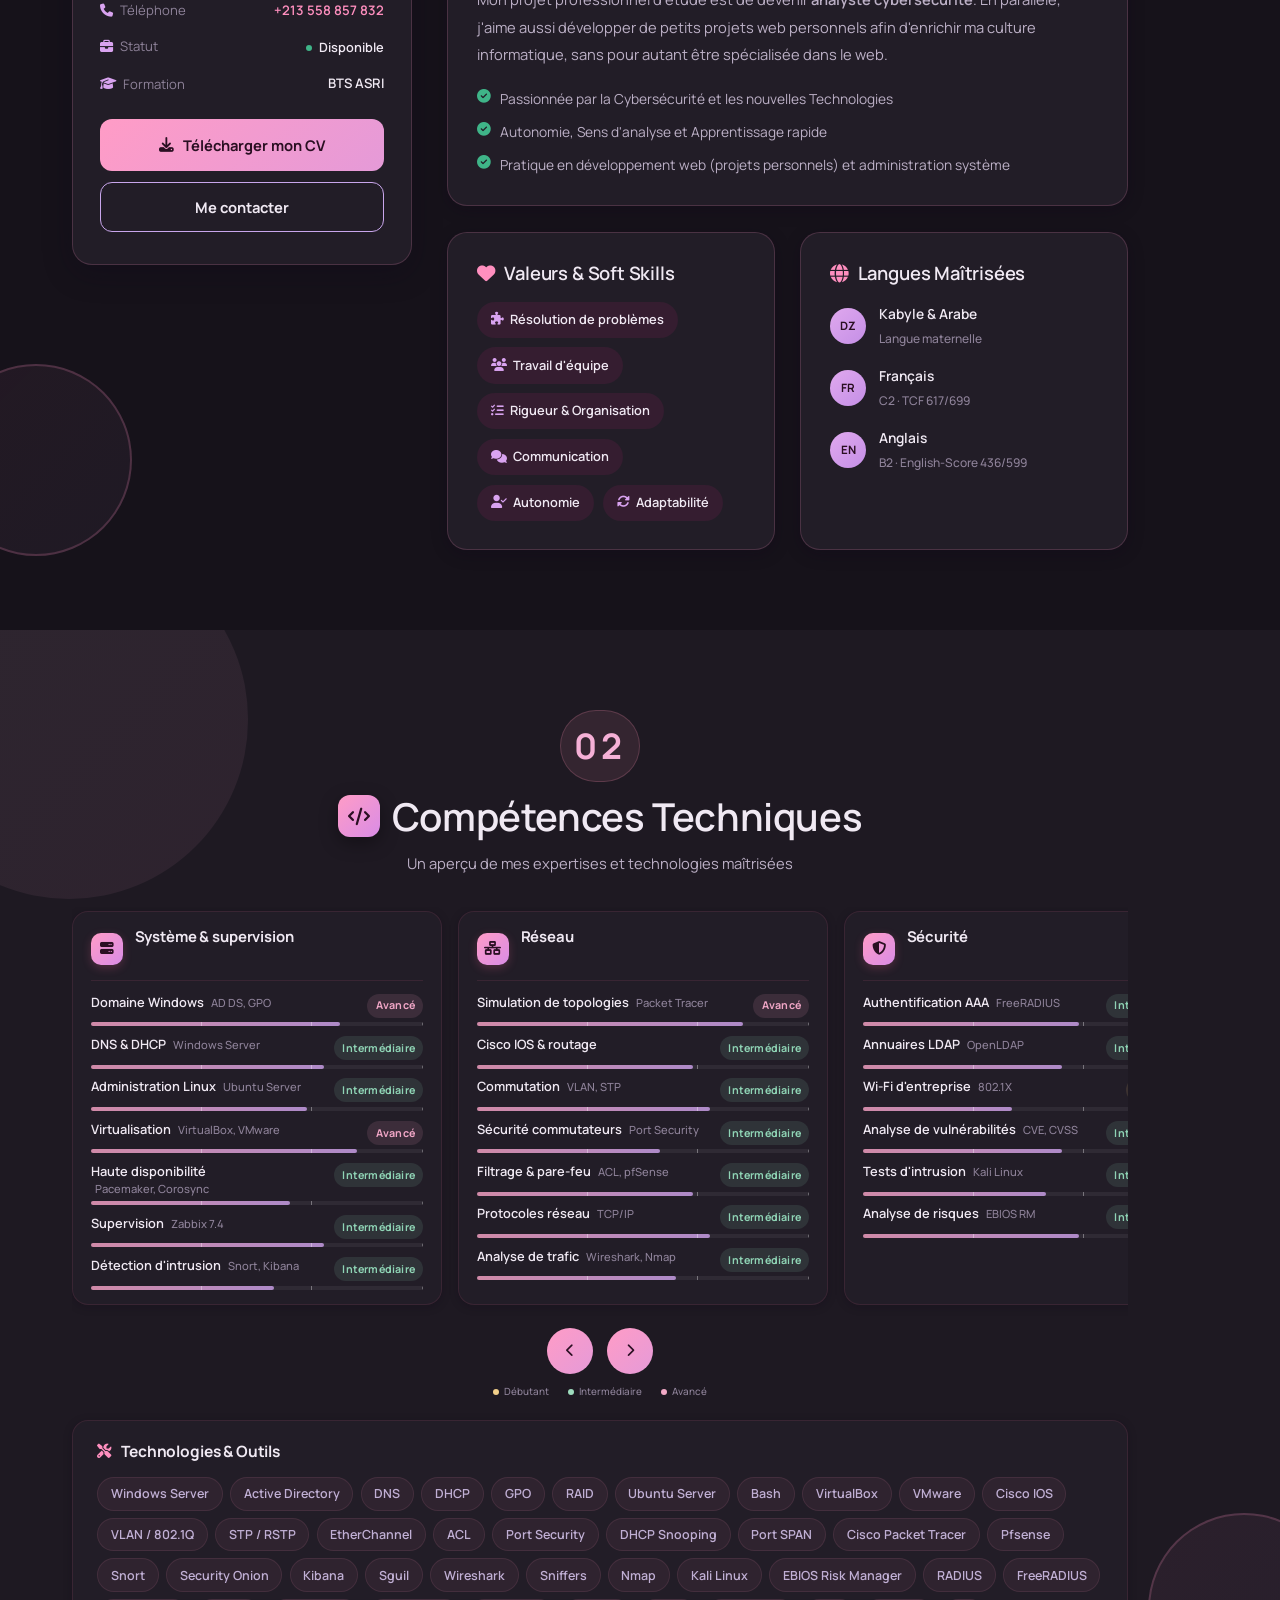
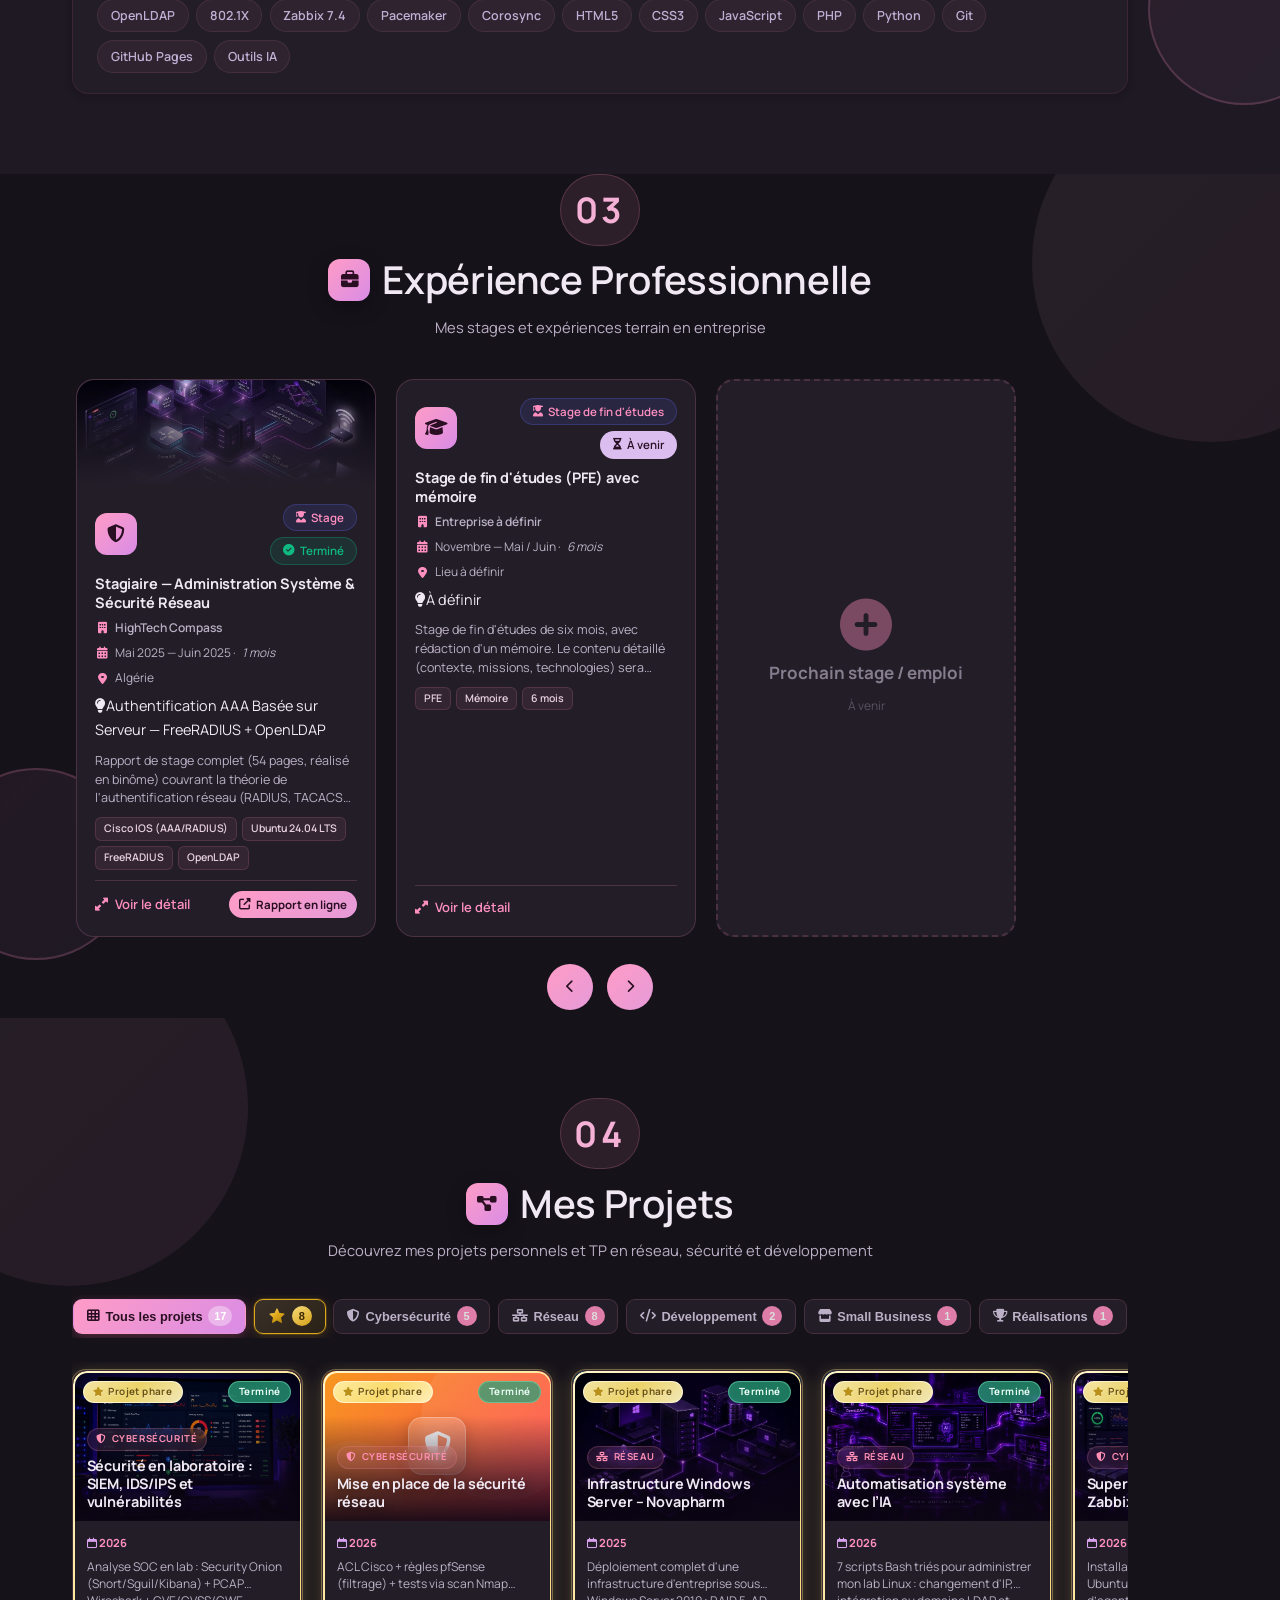
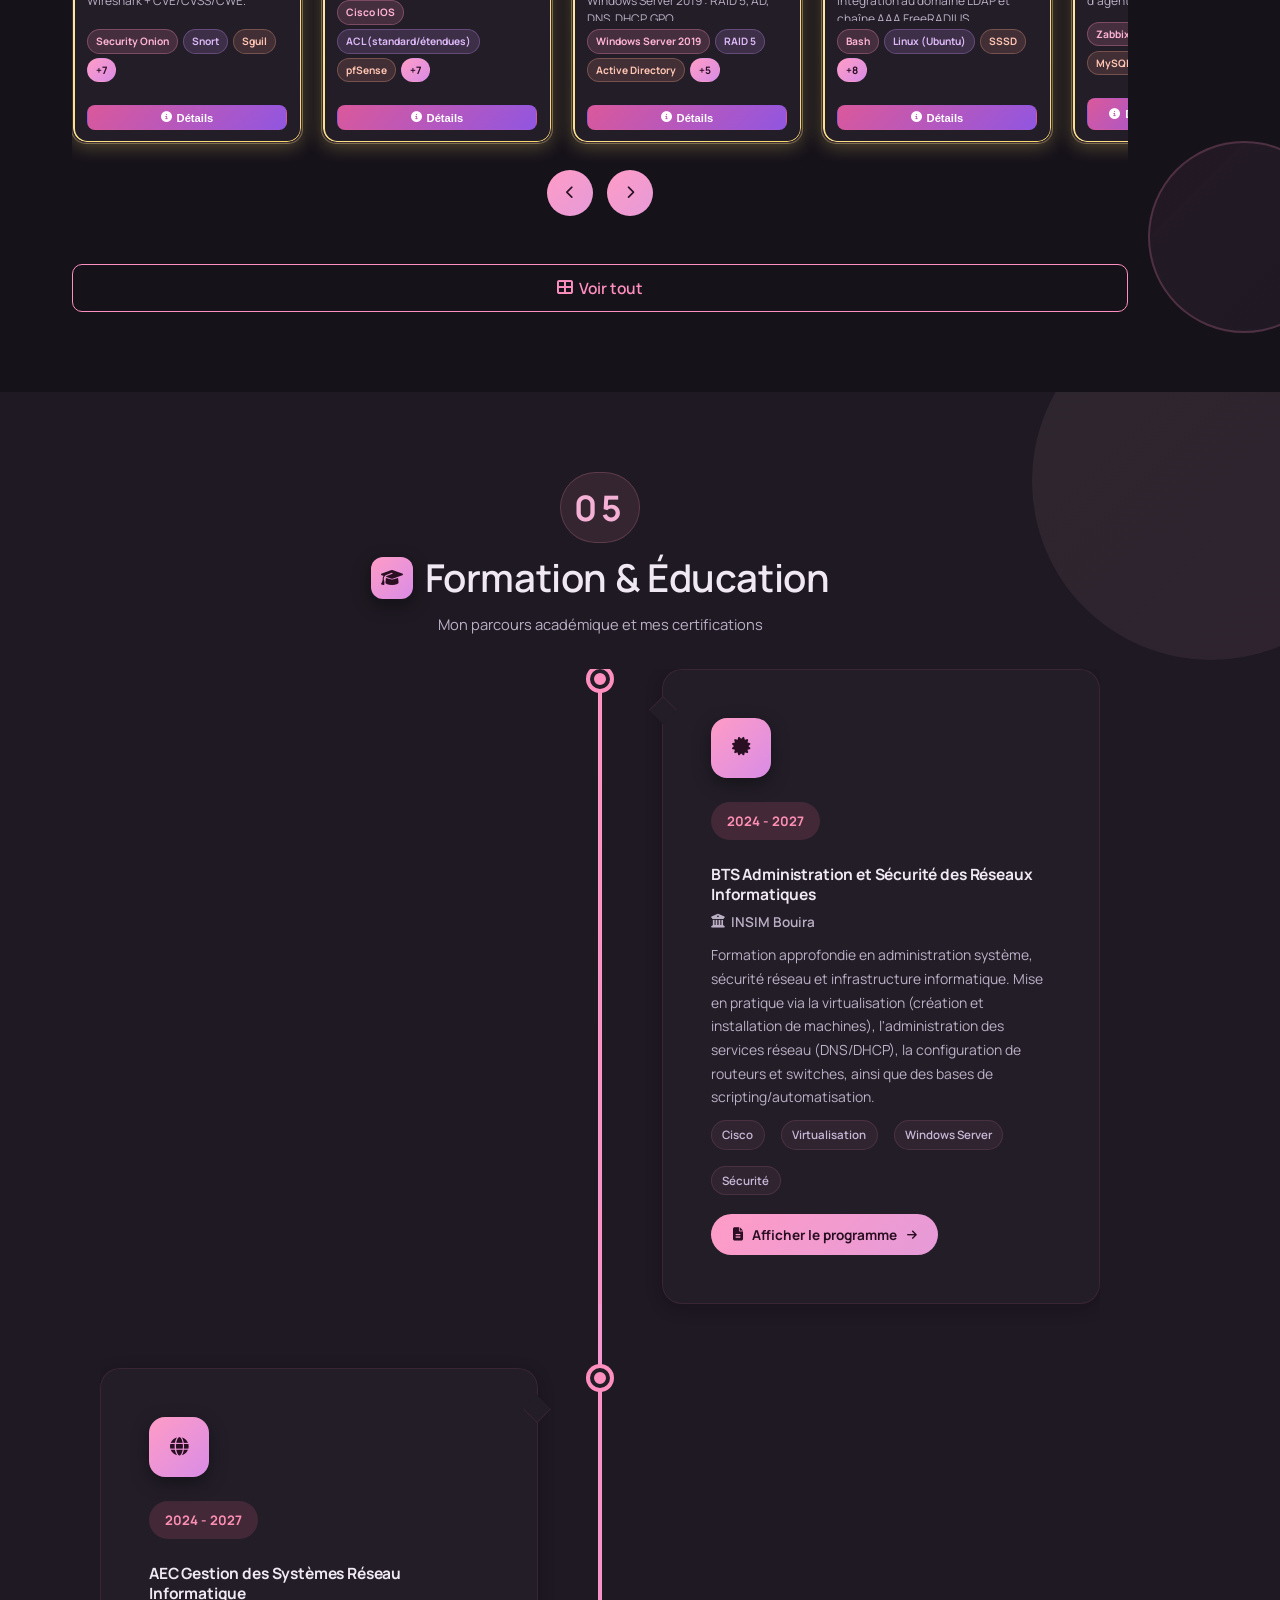
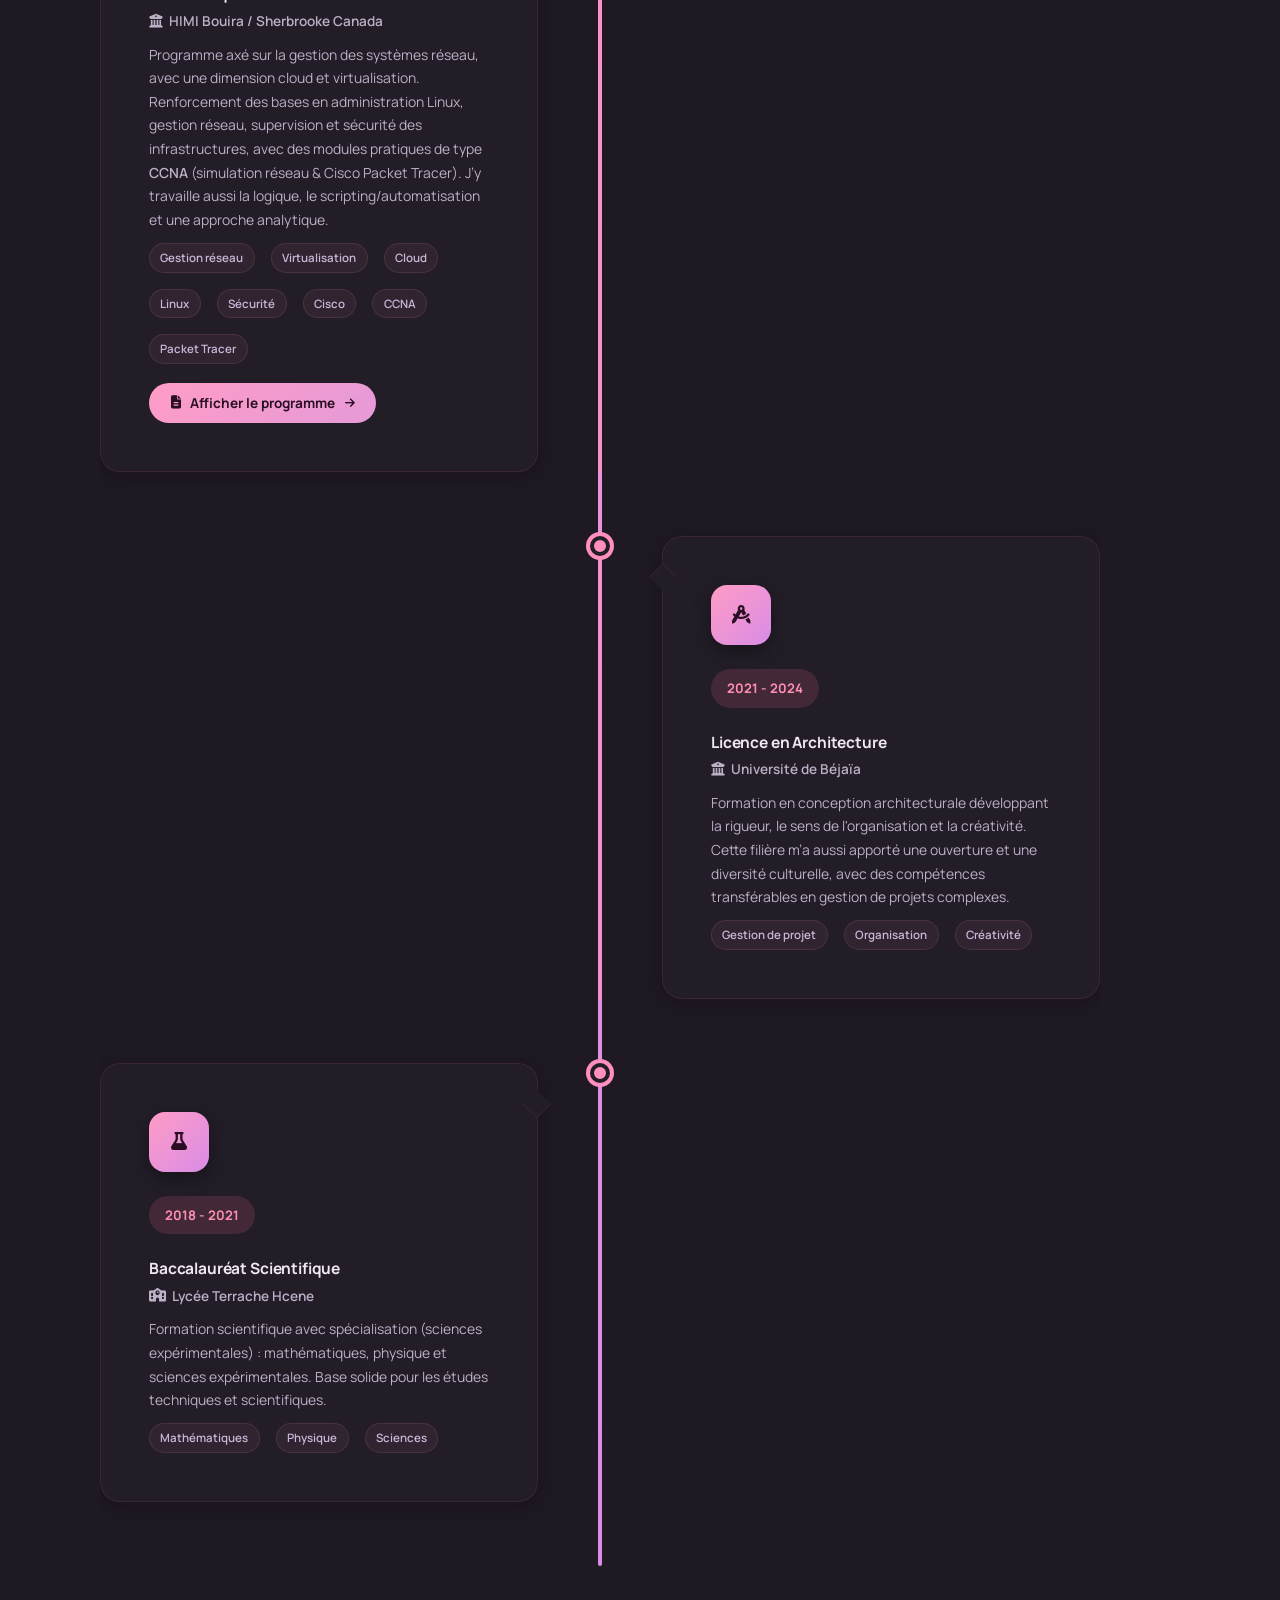
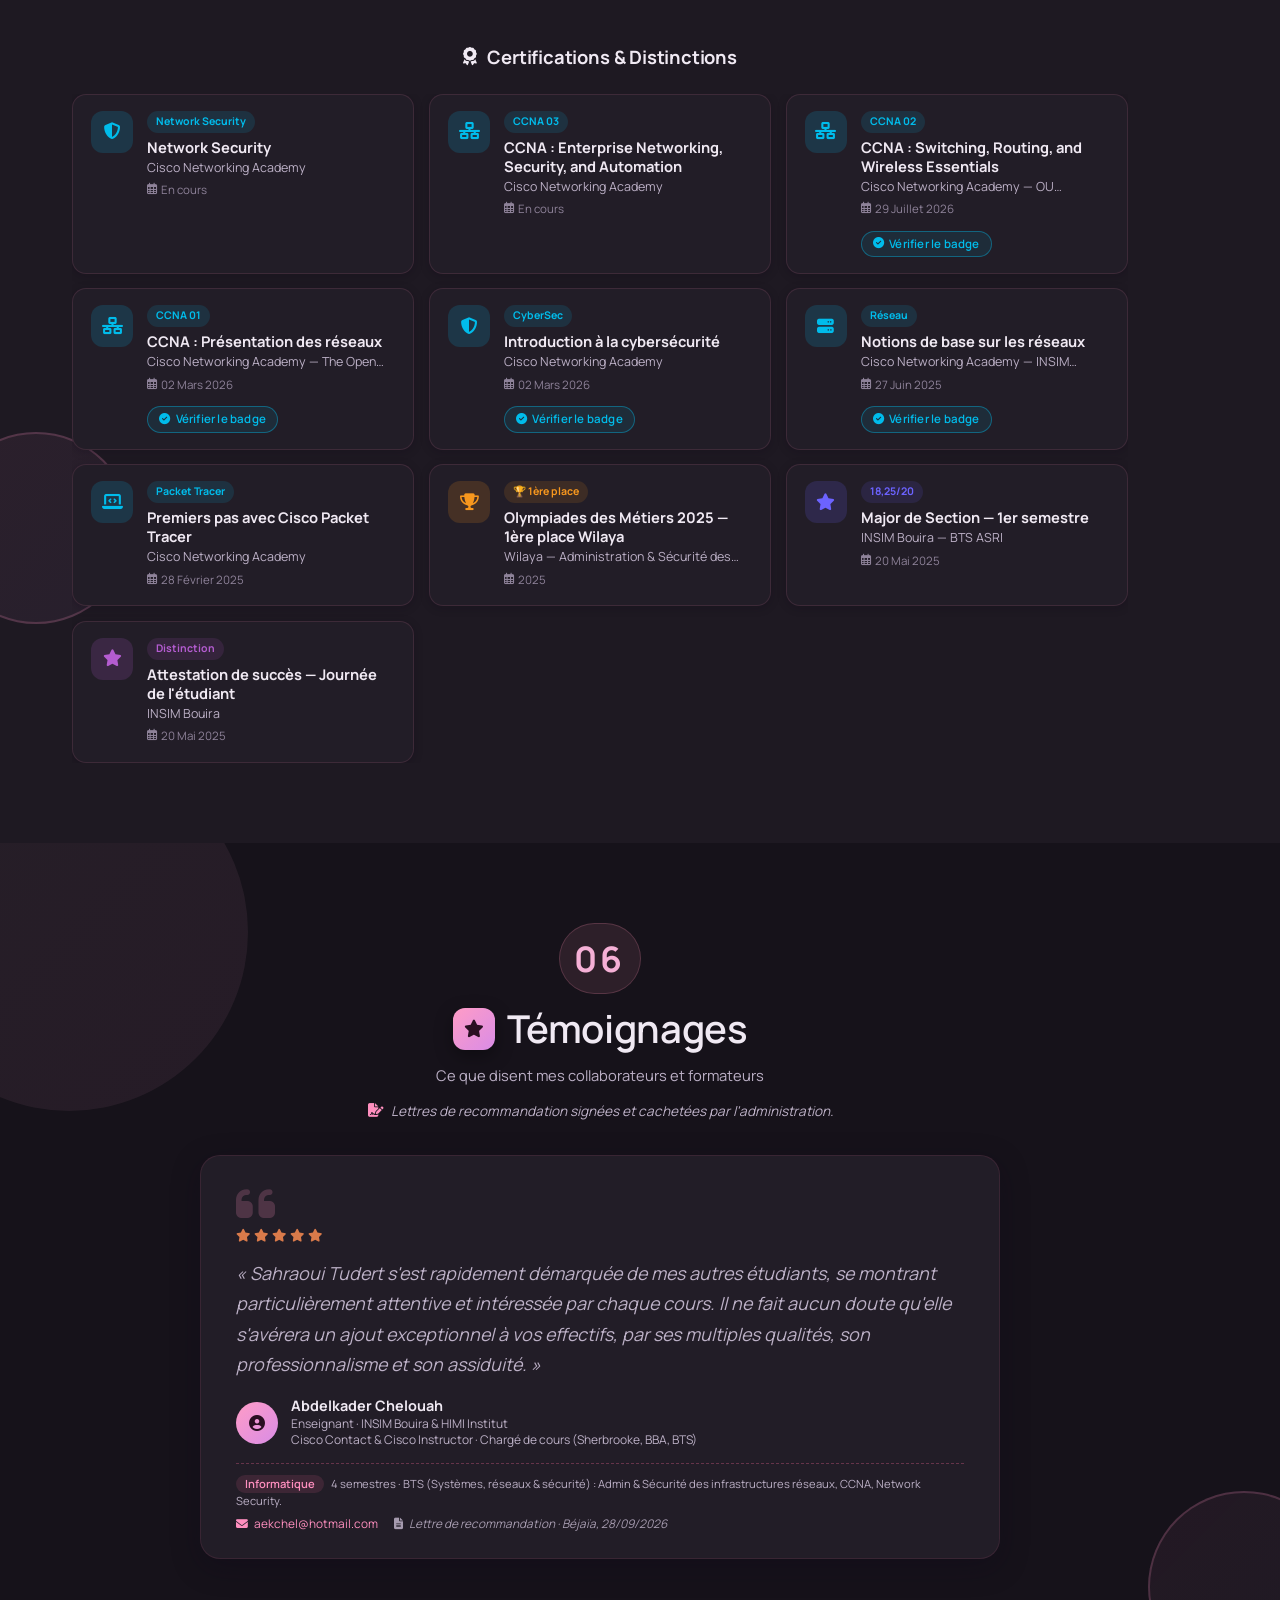
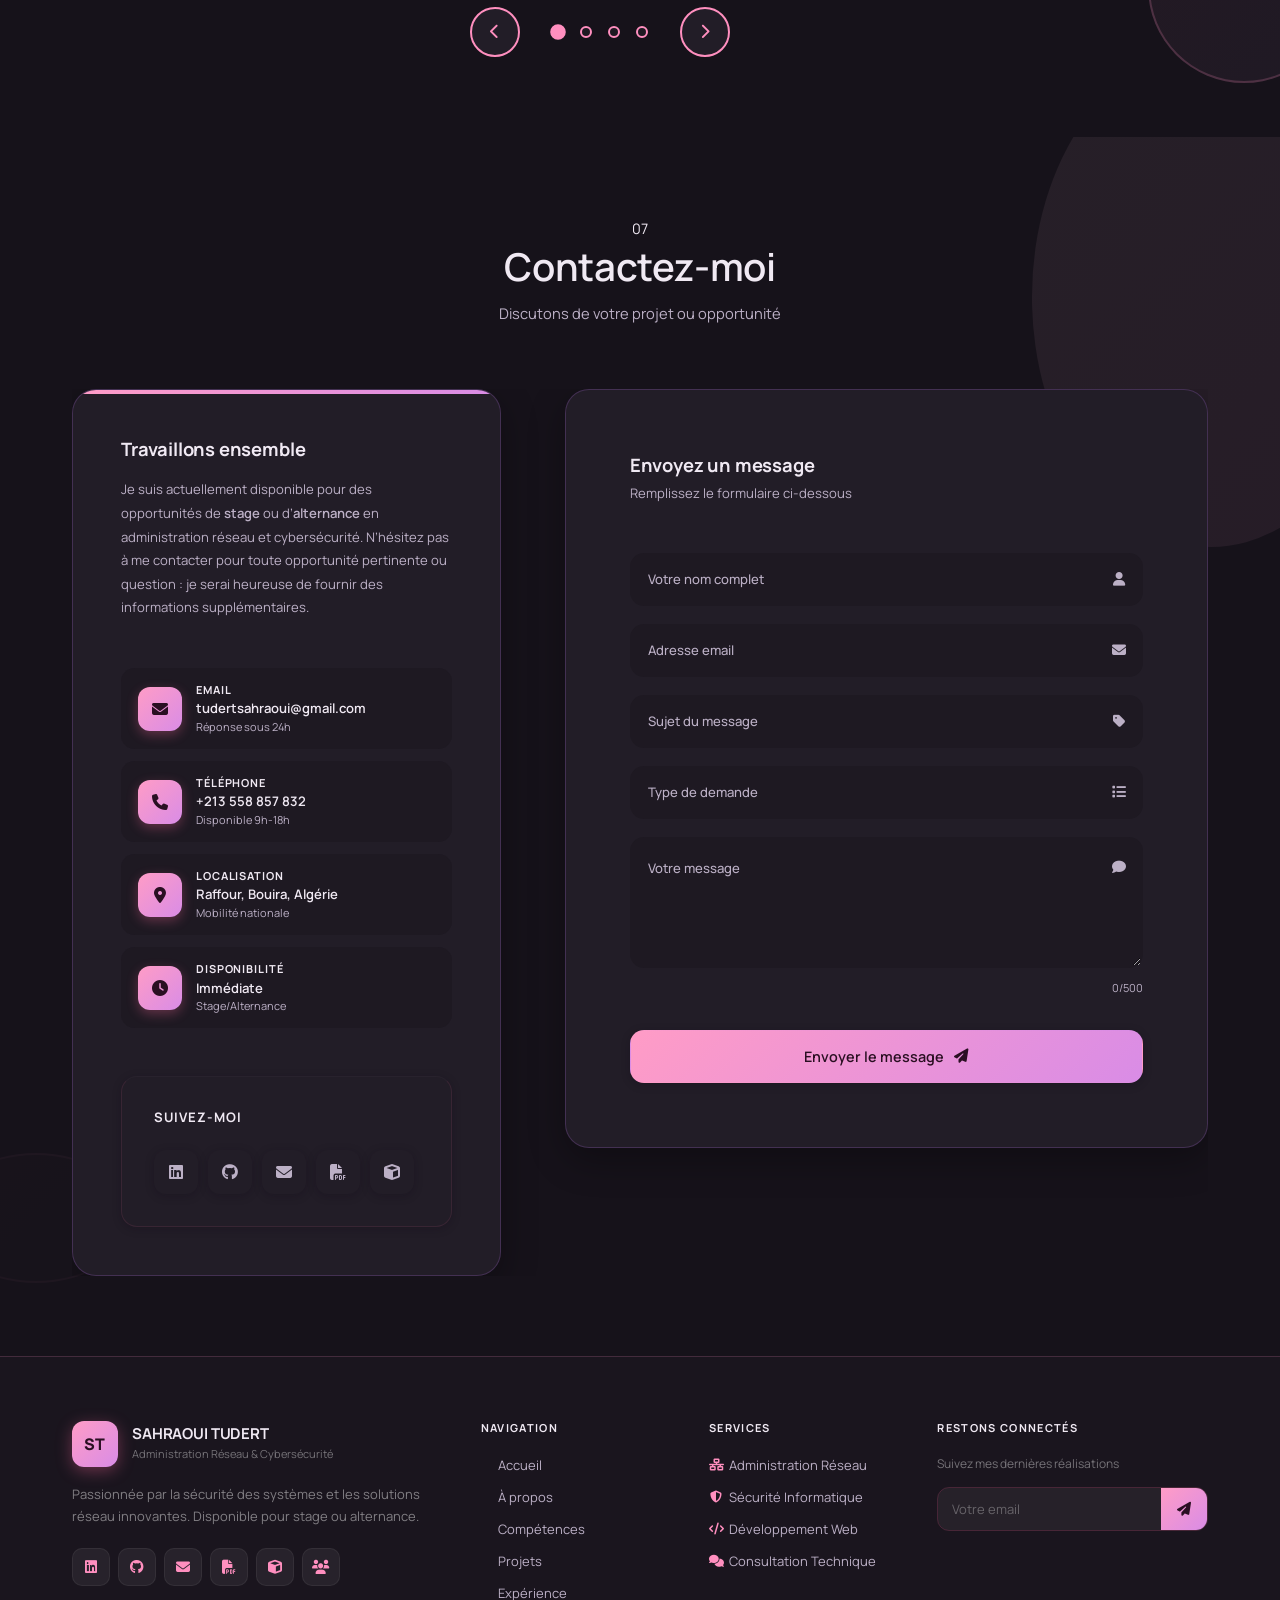
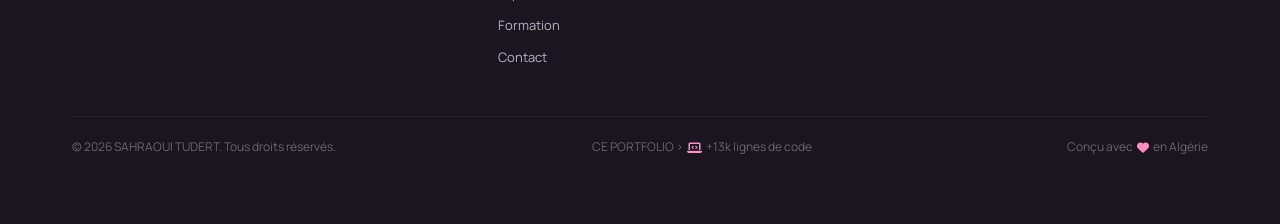
==== commit bd38303d: "Add files via upload" ====
--- a/index.html
+++ b/index.html
@@ -1367,4 +1367,4 @@
     <!-- Script principal -->
     <script src="script.js"></script>
 </body>
-</html>
+</html>
--- a/style.css
+++ b/style.css
@@ -8468,4 +8468,4 @@
     .skills-scroll .skill-category-card,
     .skills-scroll .skill-category-card:hover { flex-basis: 84vw; }
     .skill-tools { white-space: normal; }
-}
+}
